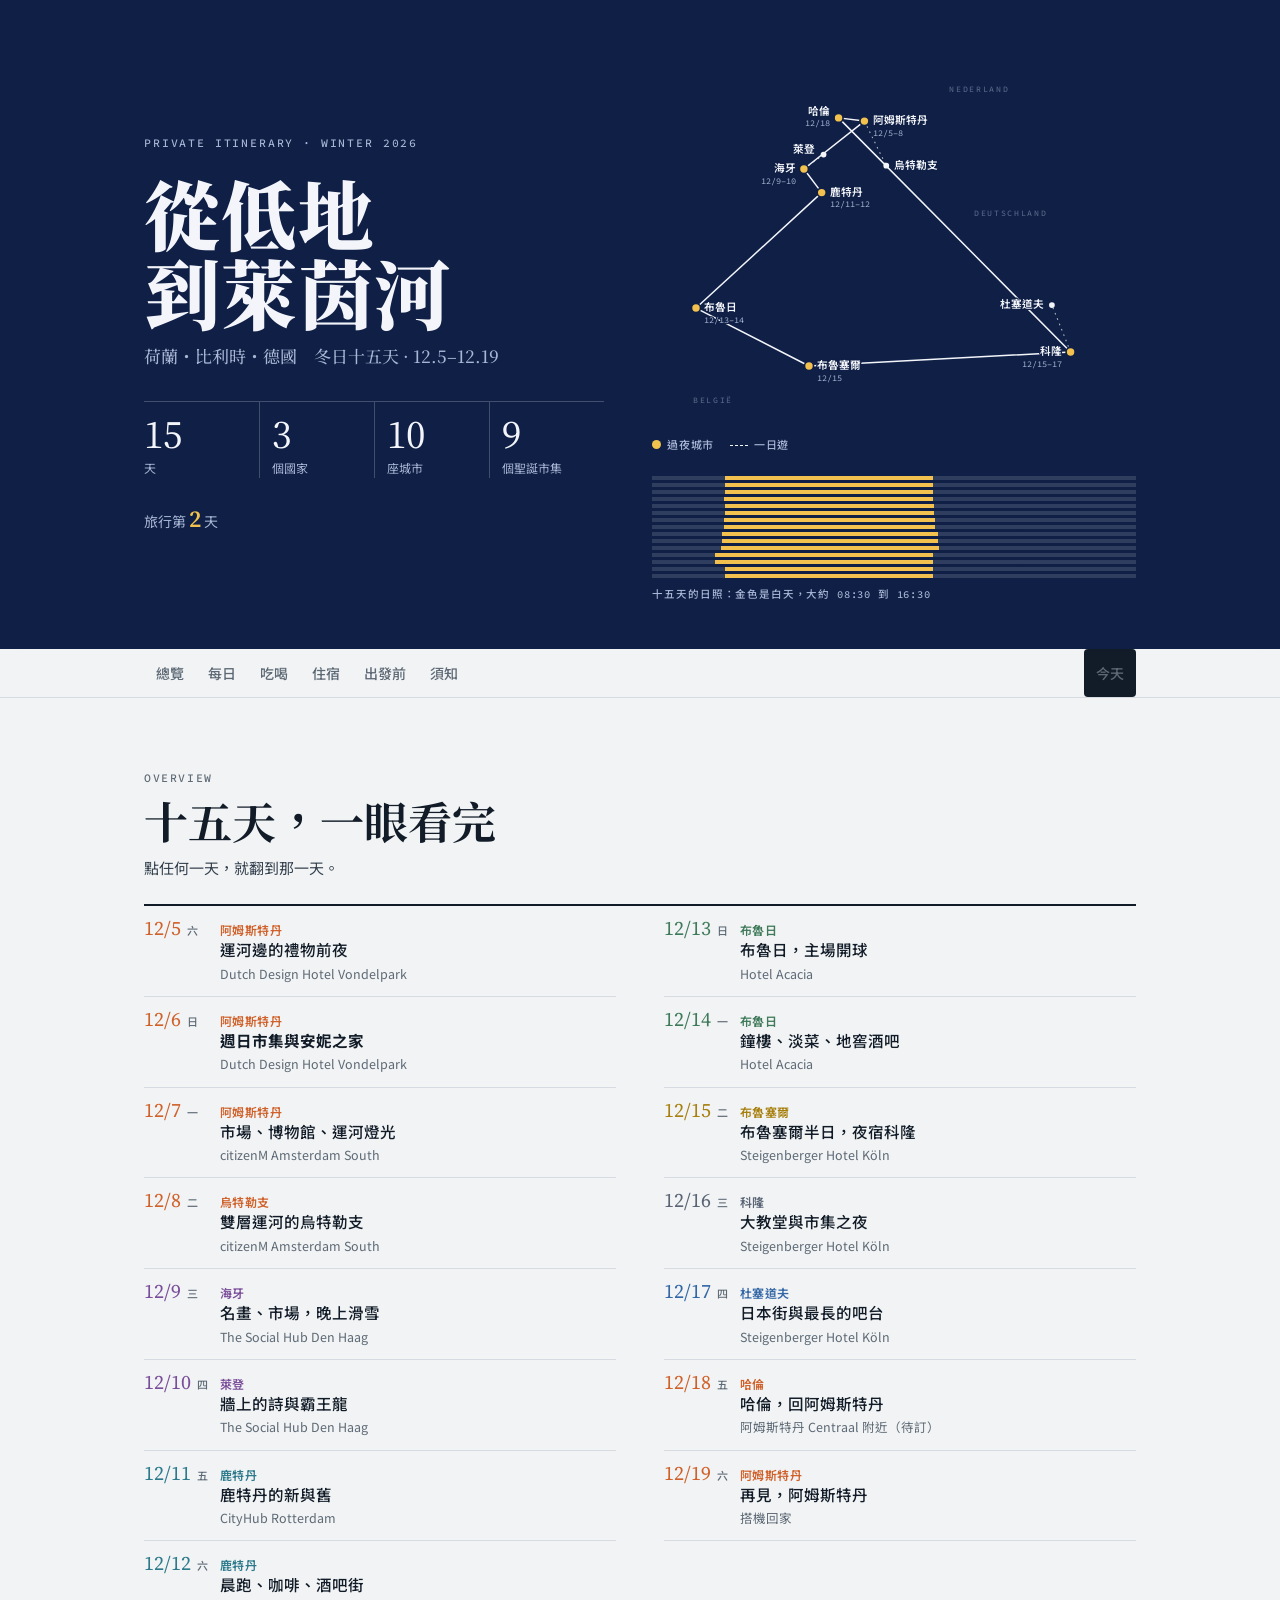
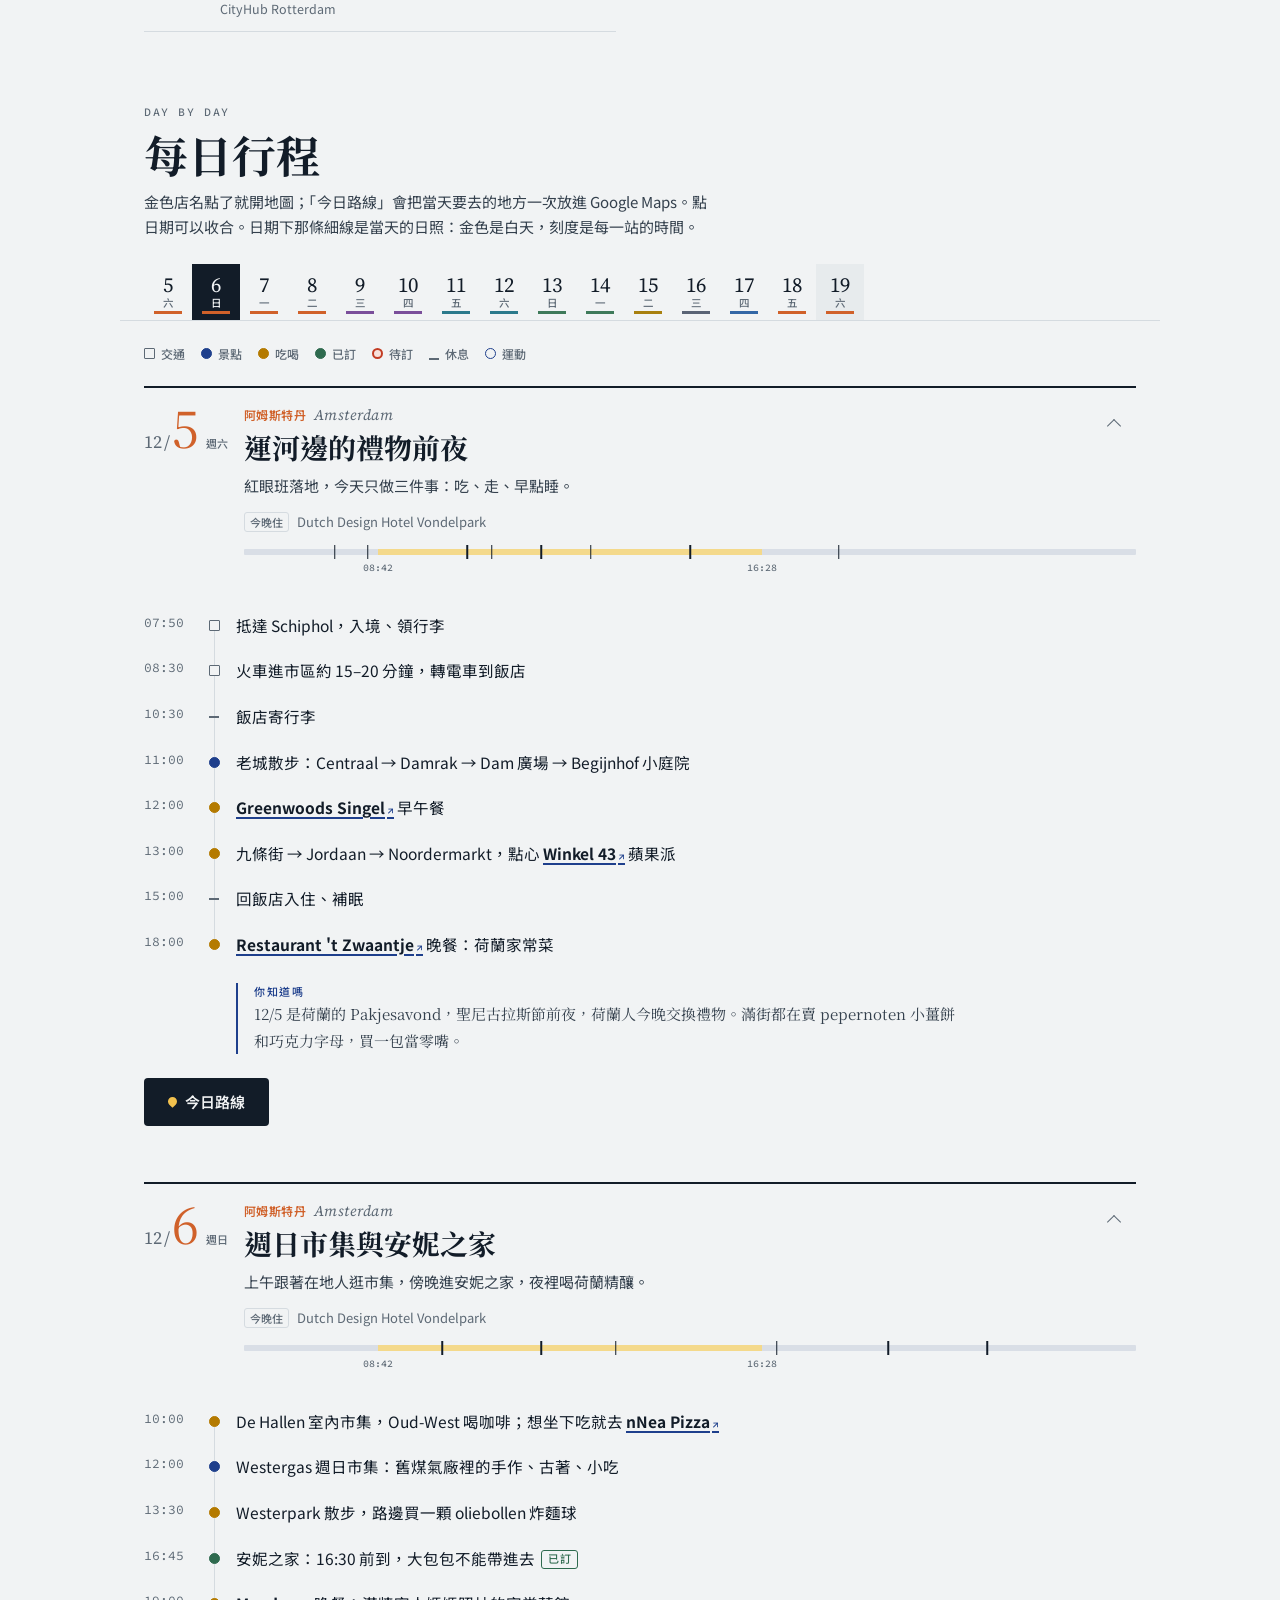
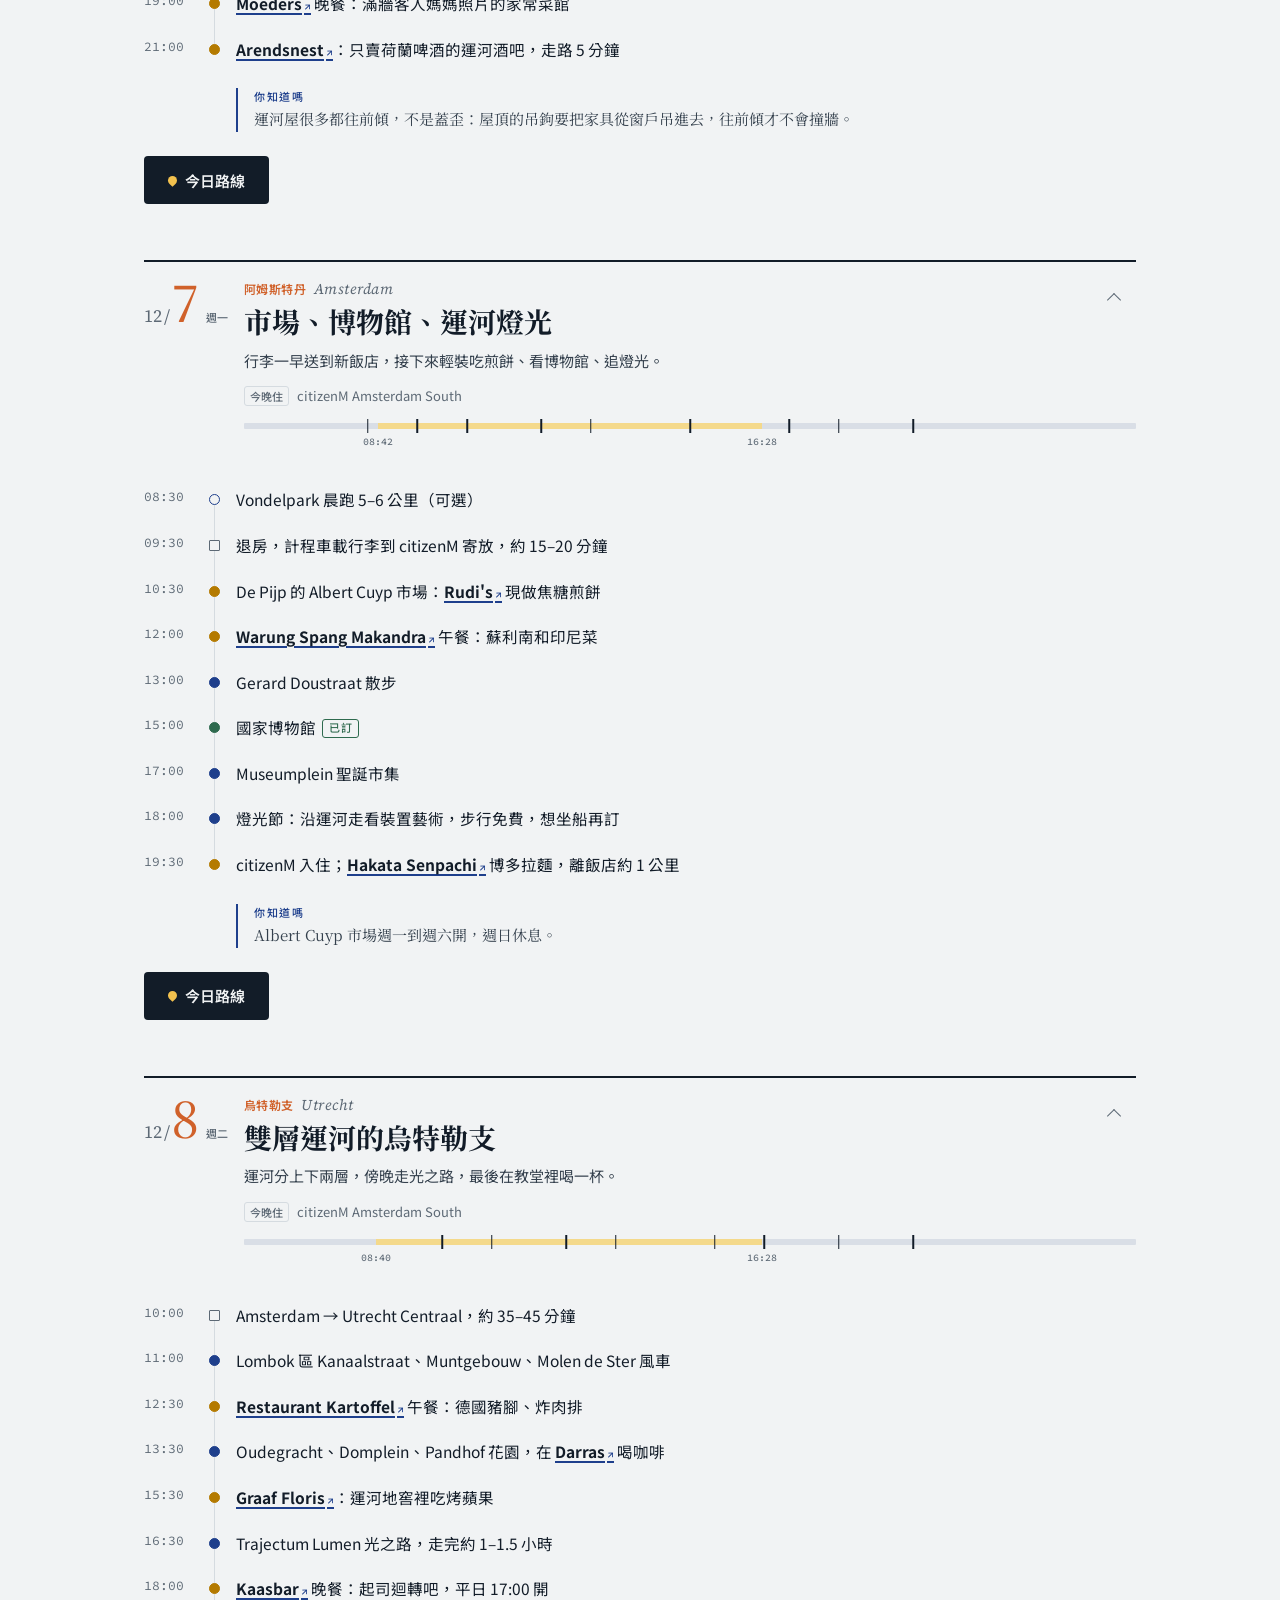
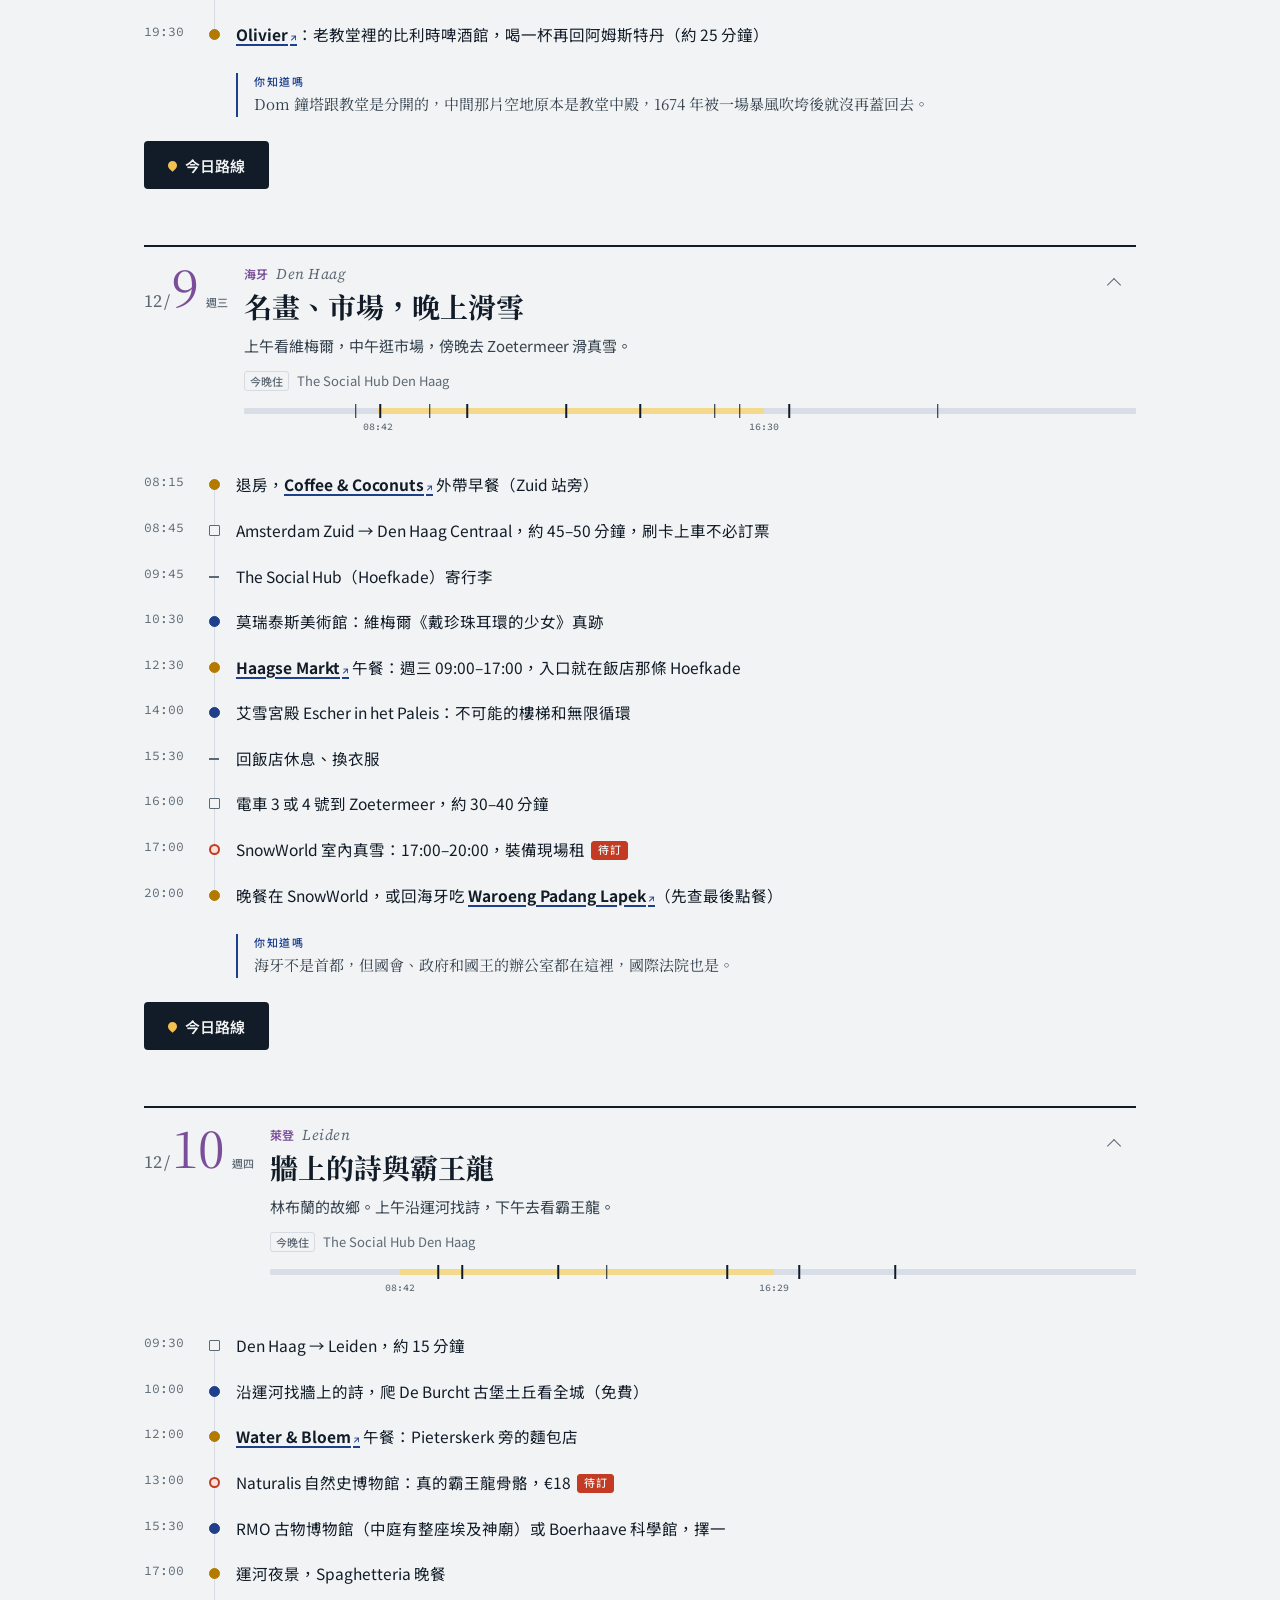
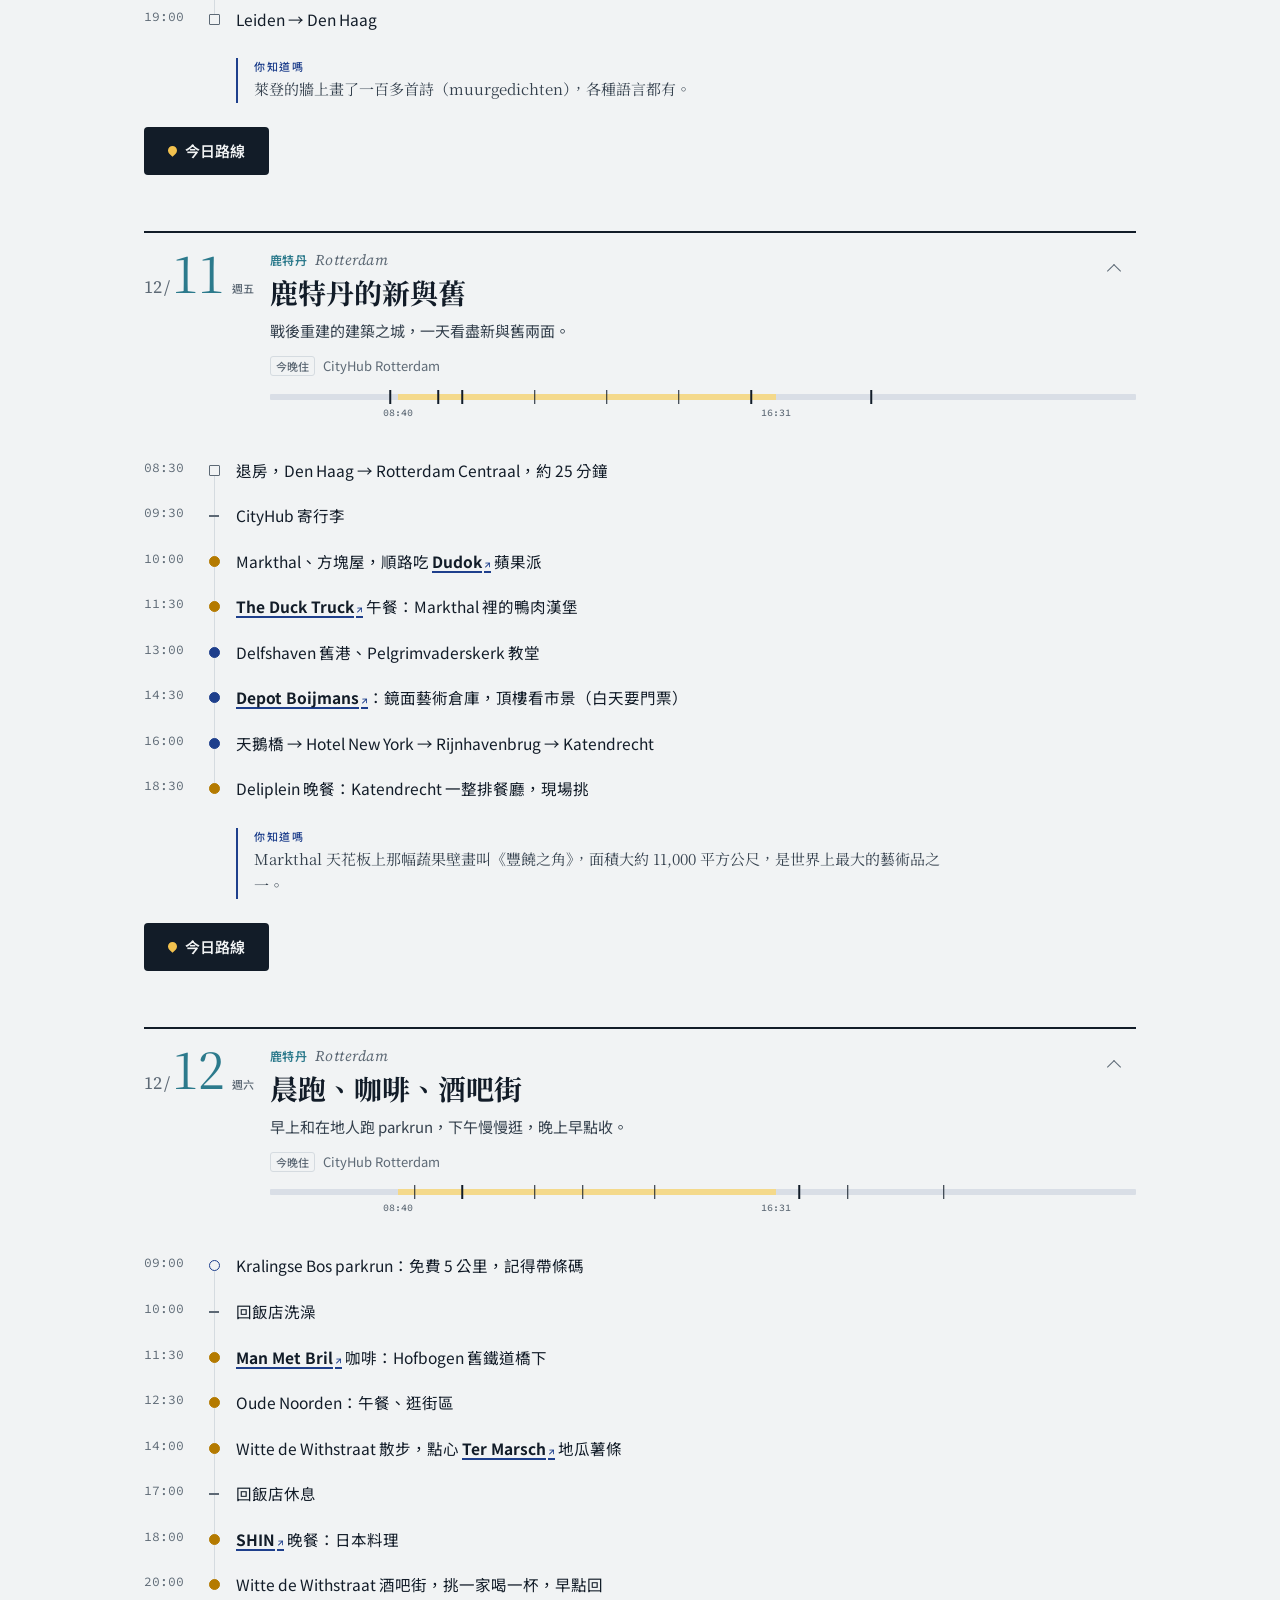
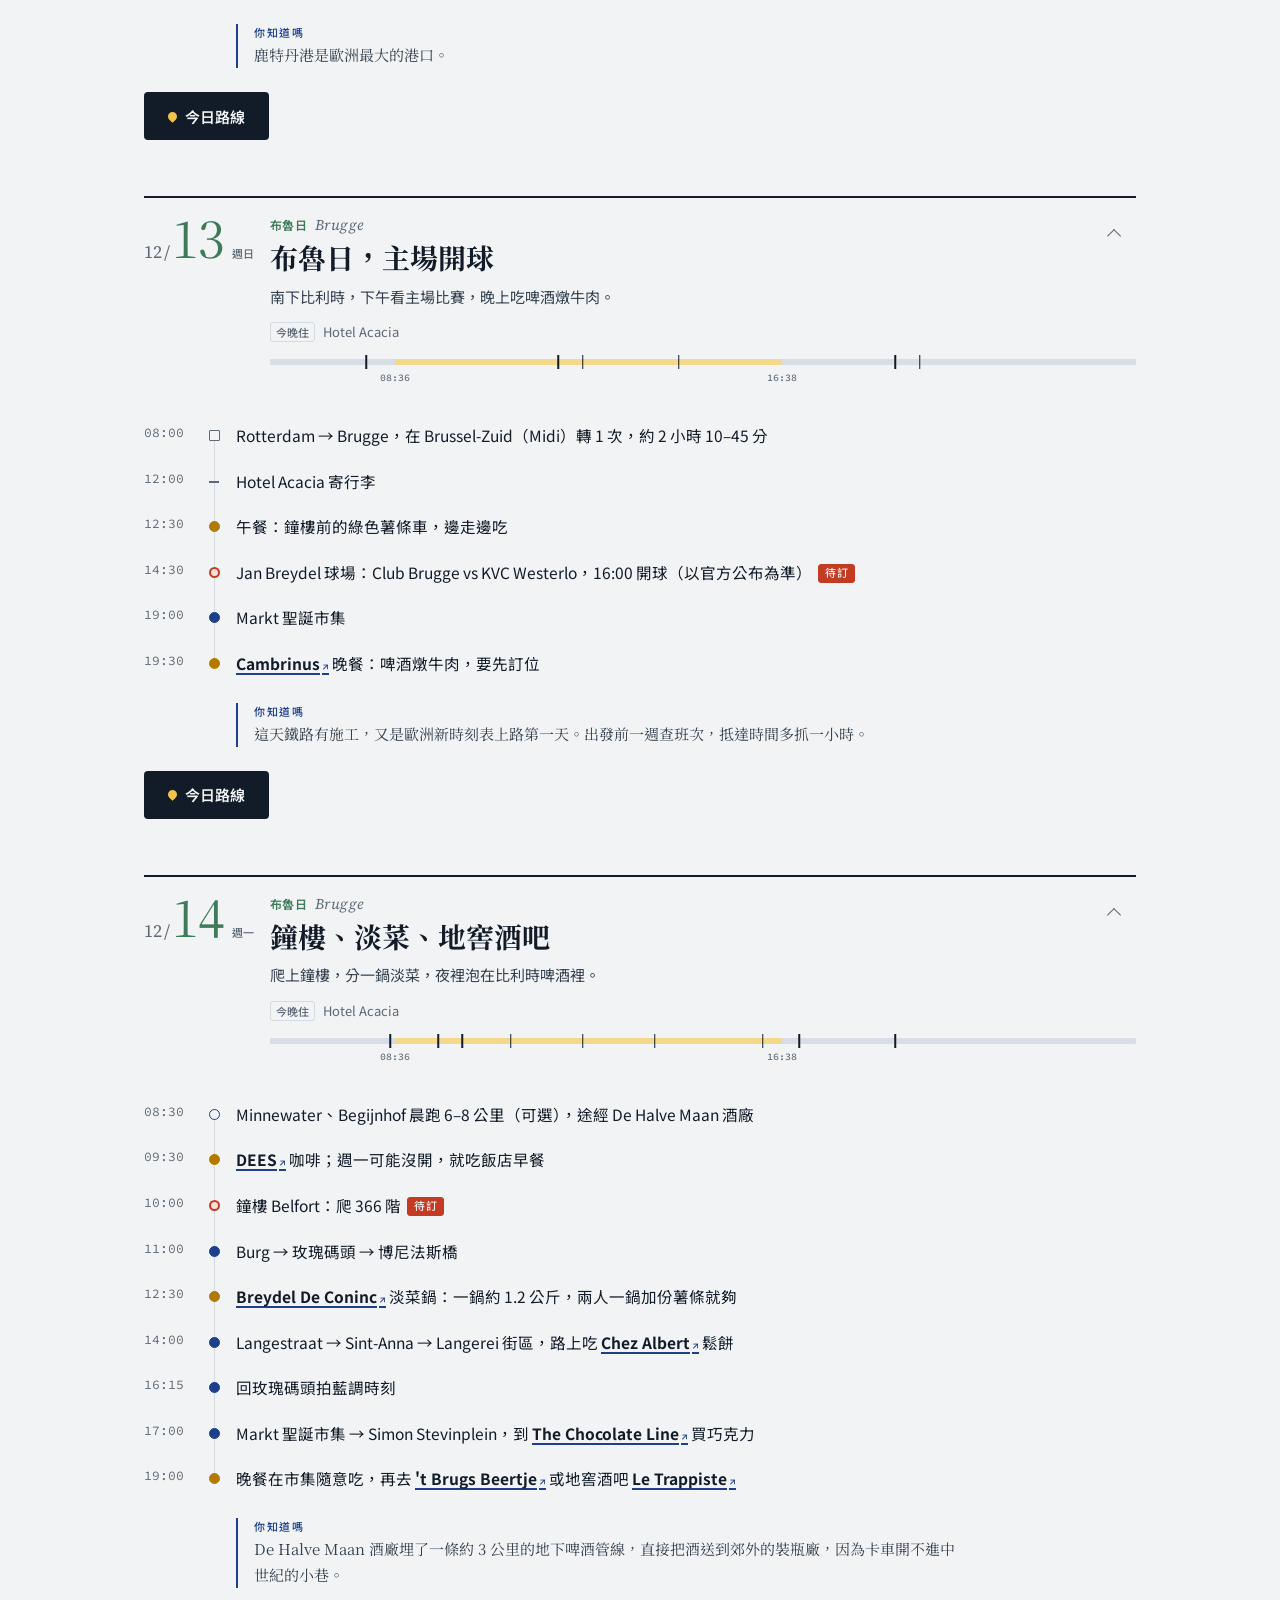
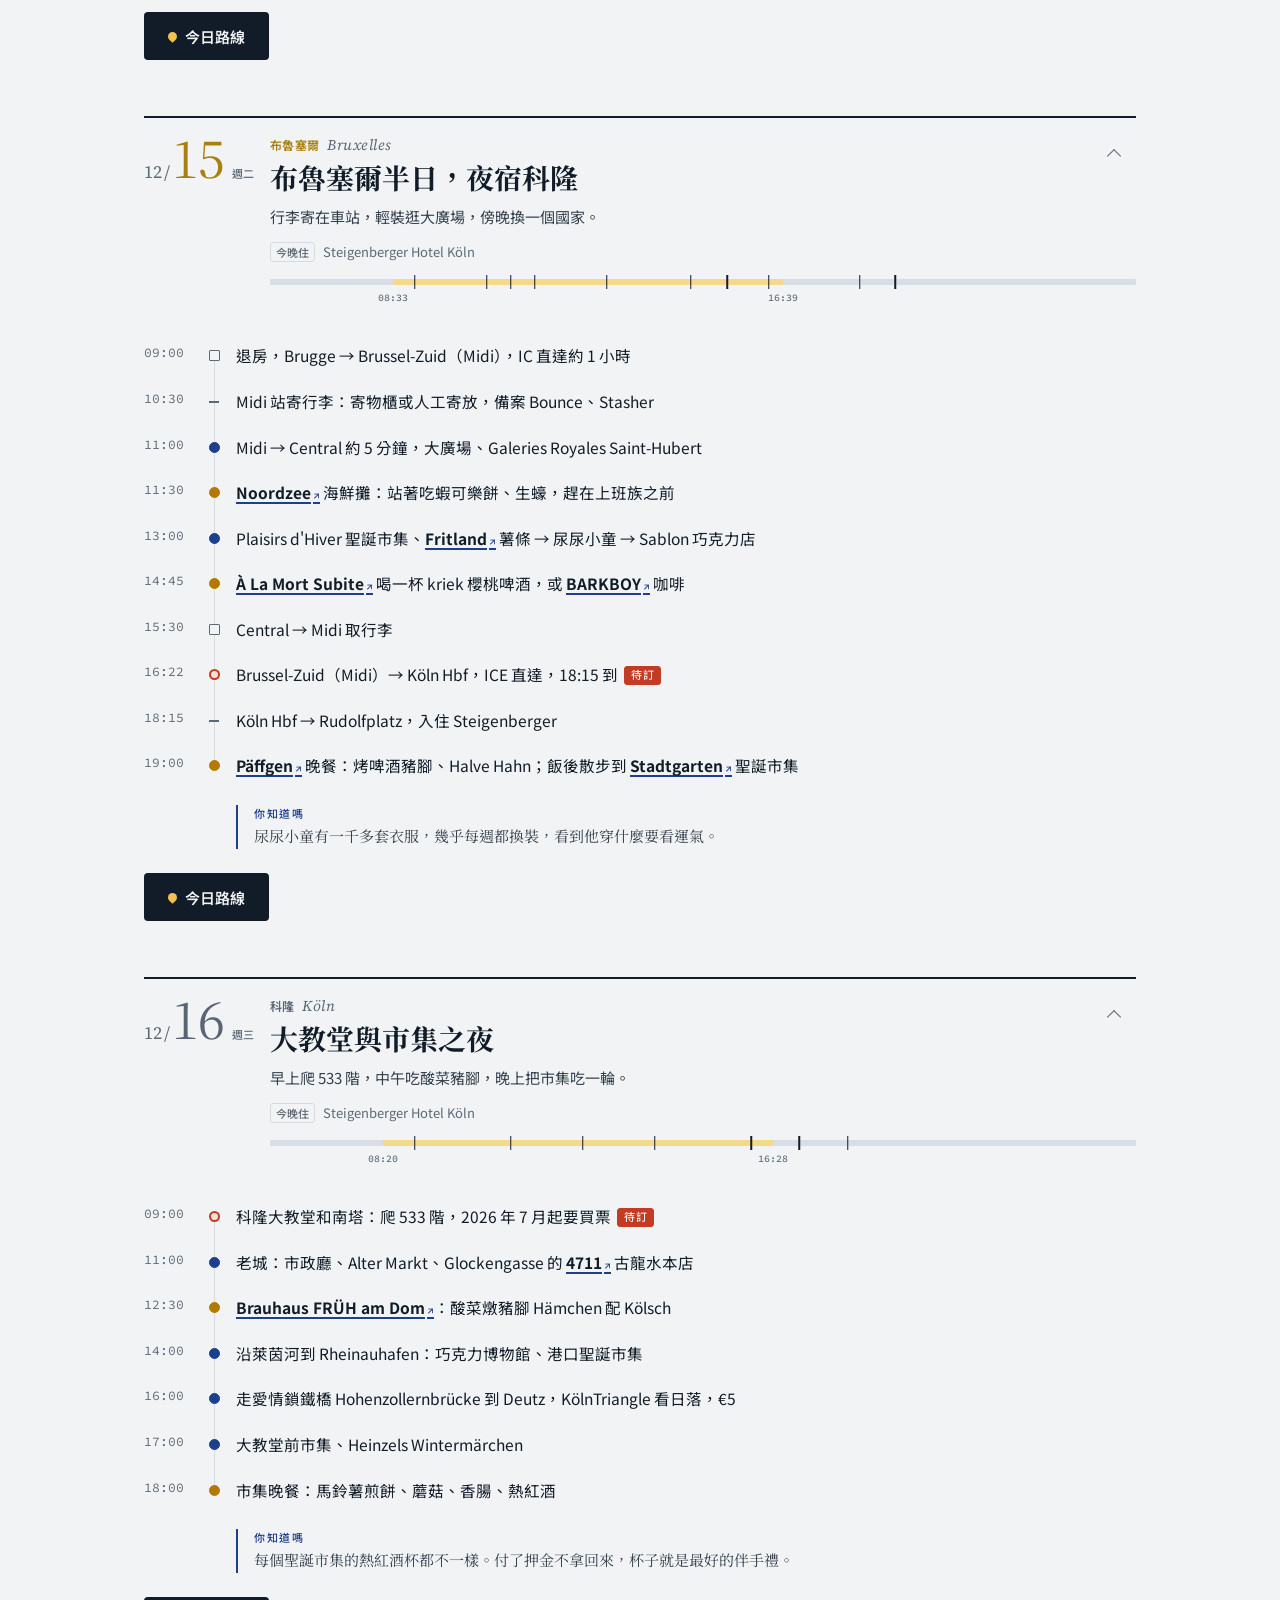
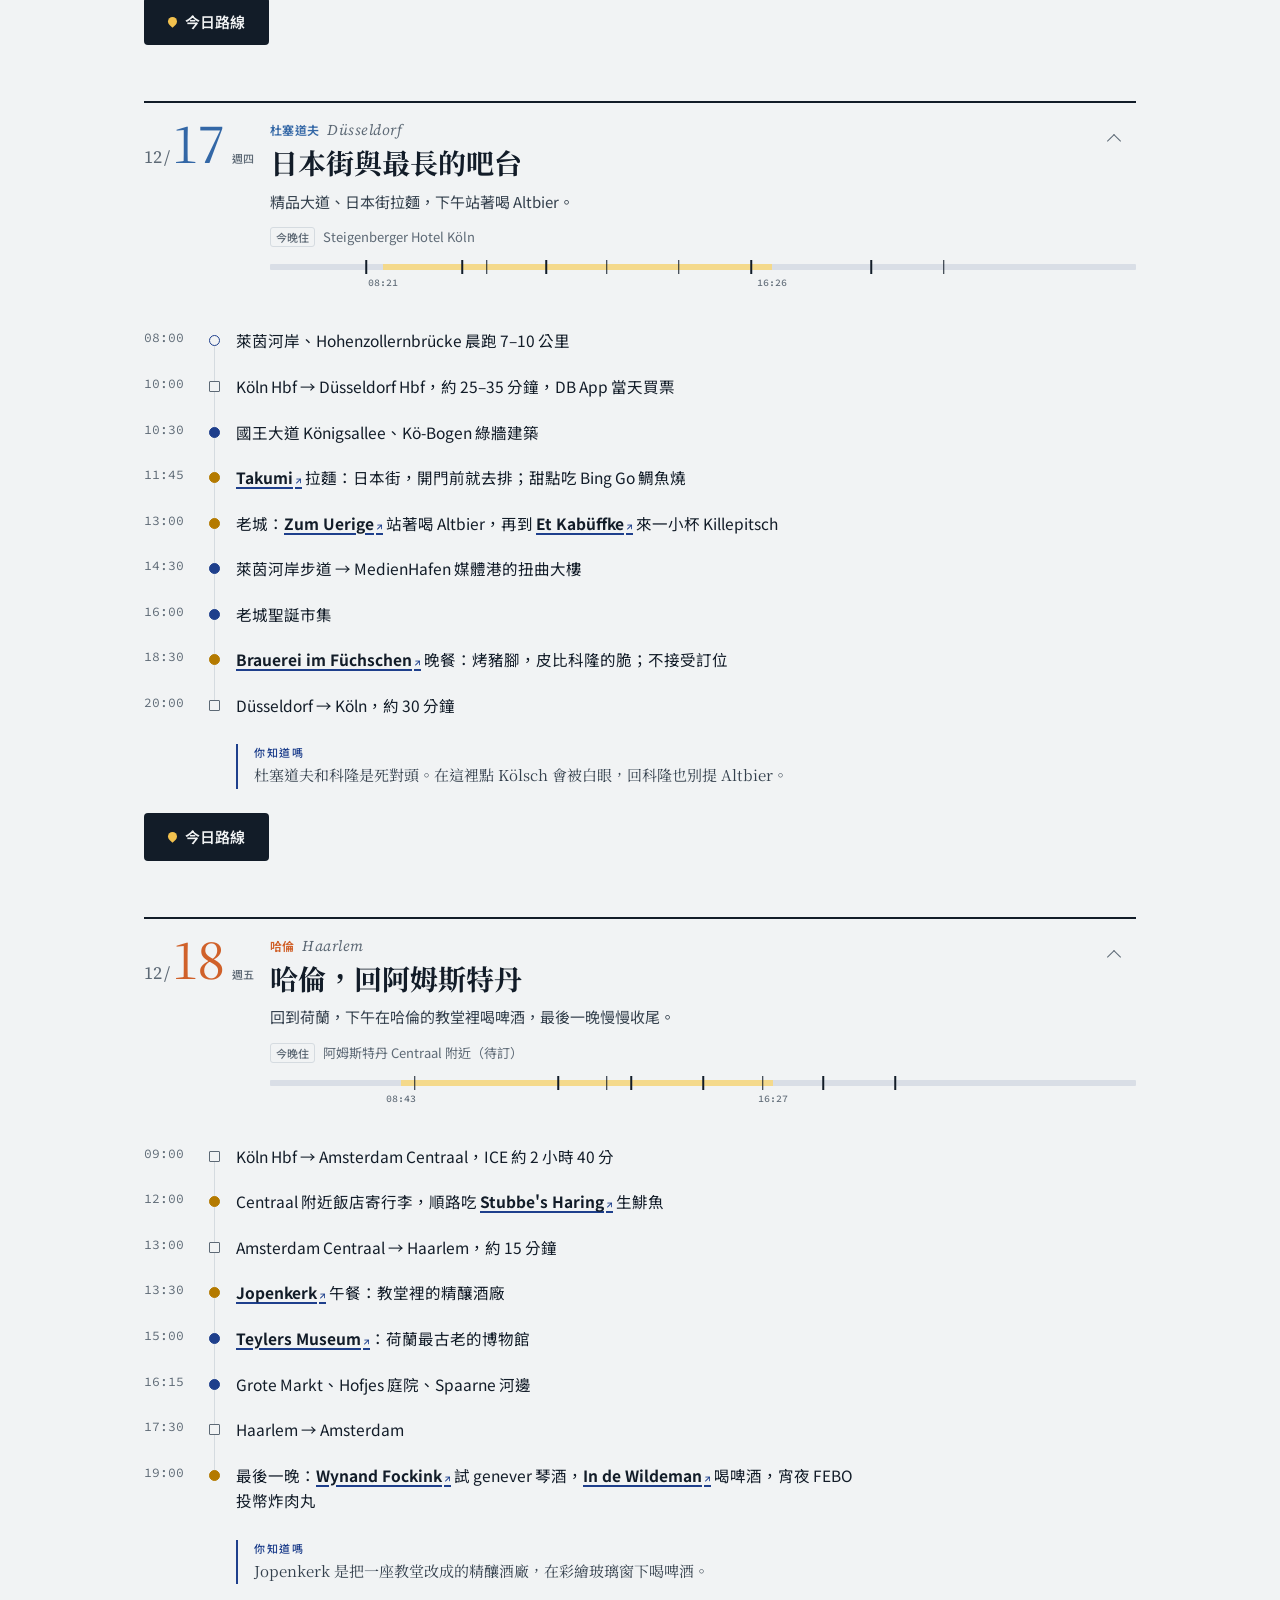
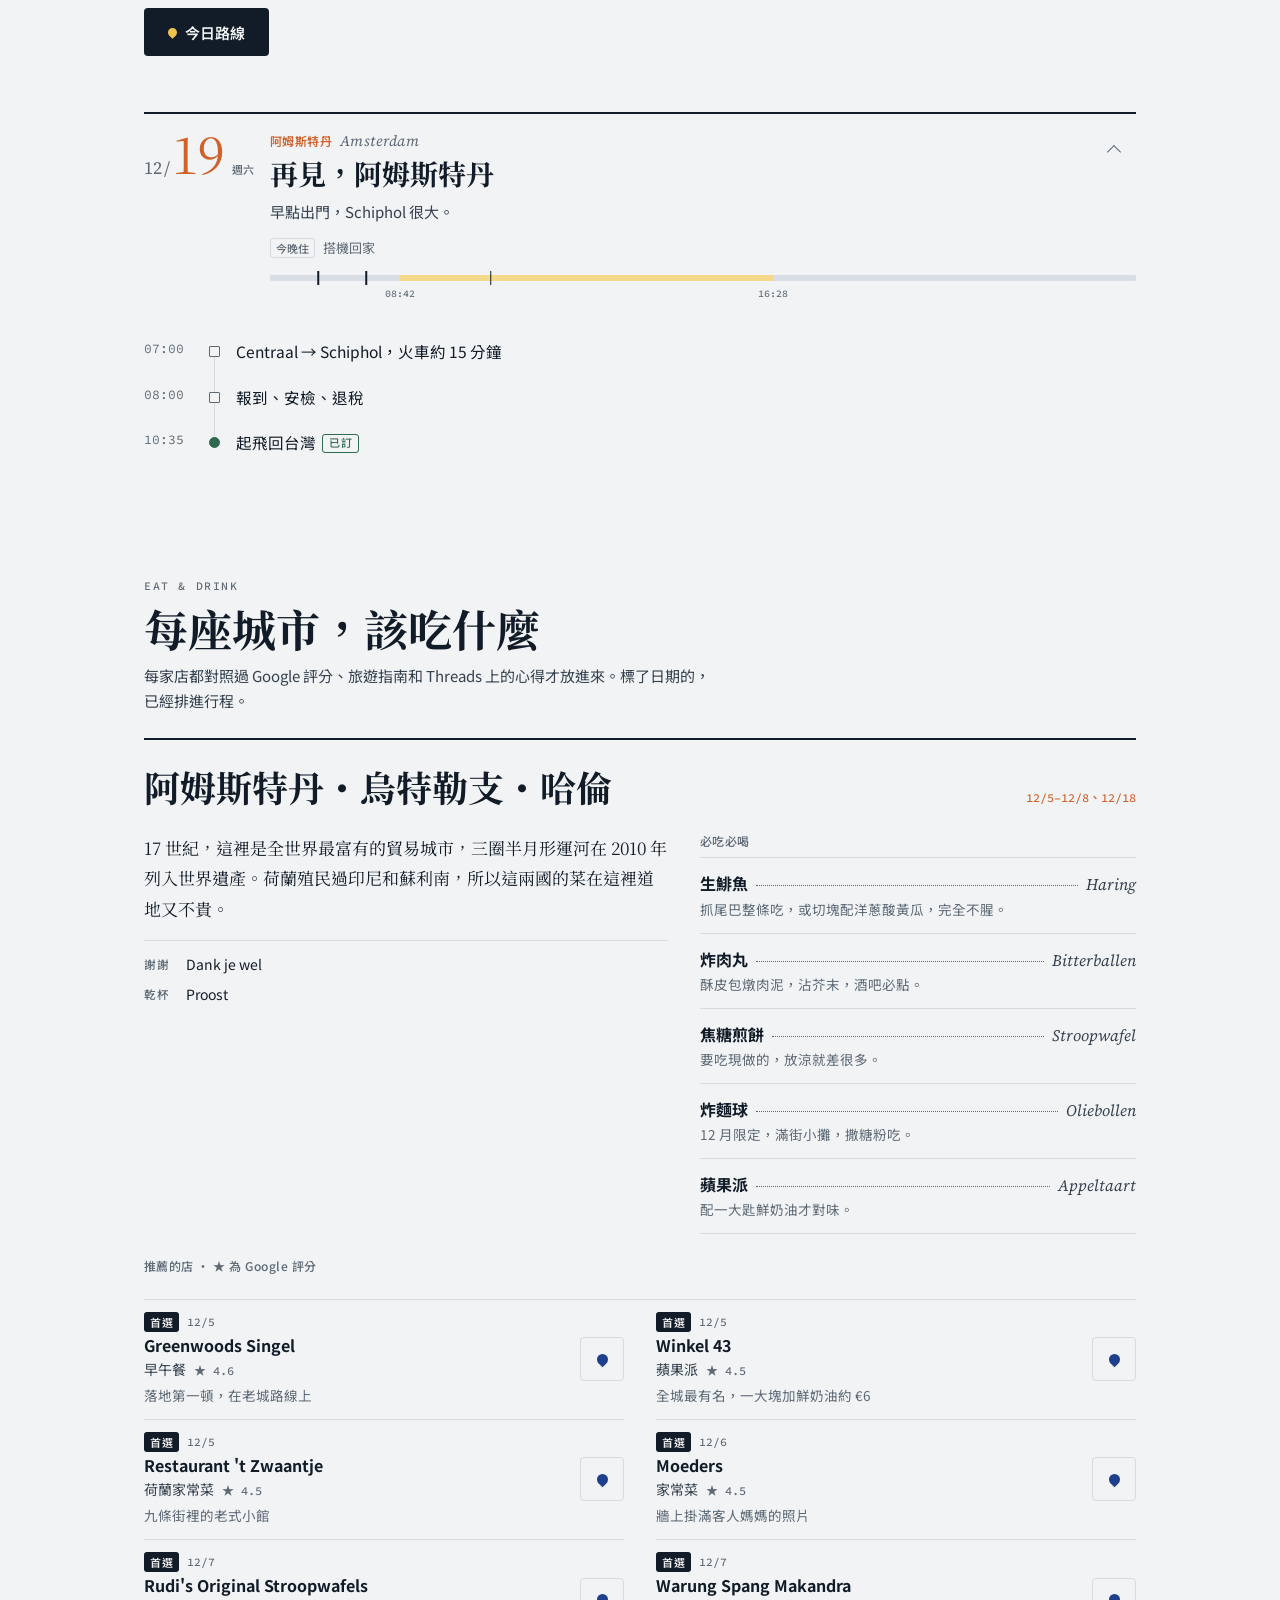
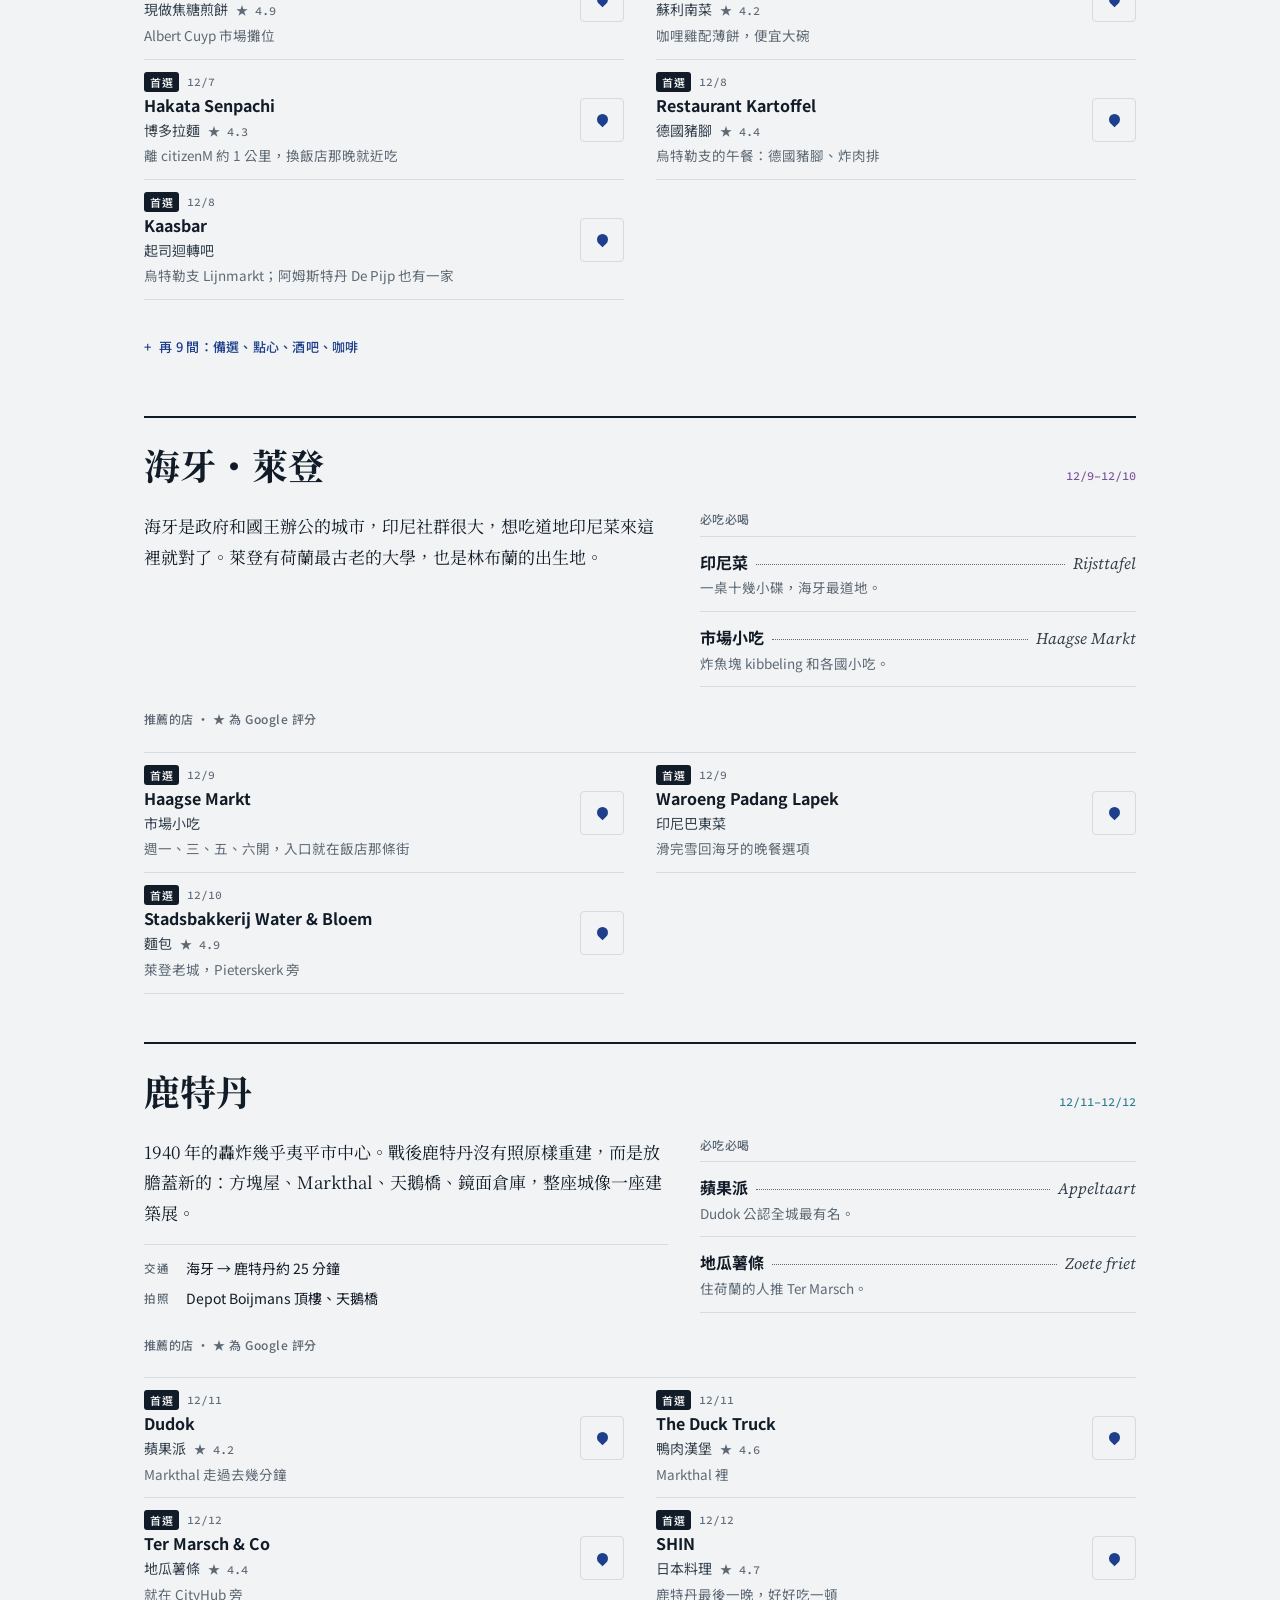
==== index.html @ f8715e61 "v3.1: art director and editor second-round fixes Co-Authored-By: Claude Opus 5.5 <noreply@anthropic." ====
<!doctype html>
<html lang="zh-Hant">
<head>
<meta charset="utf-8">
<meta name="viewport" content="width=device-width, initial-scale=1, viewport-fit=cover">
<meta name="robots" content="noindex, nofollow">
<meta name="theme-color" content="#0F1F45">
<title>荷比德冬季旅行手冊</title>
<link rel="preconnect" href="https://fonts.googleapis.com">
<link rel="preconnect" href="https://fonts.gstatic.com" crossorigin>
<link rel="stylesheet" href="https://fonts.googleapis.com/css2?family=Noto+Serif+TC:wght@500;700;900&family=Noto+Sans+TC:wght@400;500;700&family=Source+Serif+4:ital,opsz,wght@0,8..60,400;0,8..60,600;1,8..60,400&family=Source+Code+Pro:wght@400;500&display=swap">
<style>[hidden]{display:none!important} img{max-width:100%} :root{padding-top:env(safe-area-inset-top,0px)}
/* Layout: winter light × railway timetable. Night-blue cover with a to-scale route map and 15 daylight strips;
   below it, editorial rules instead of boxes: overview timetable → day pages with a daylight bar → food → stays → before you go → notes. */
:root{
 --paper:#F1F3F4; --surface:#FFFFFF; --sunk:#E7EBED; --ink:#121C28; --ink-2:#34404D; --muted:#5D6975;
 --rule:#D5DBE0; --rule-strong:#121C28;
 --delft:#1E3F8C; --delft-wash:#E3E9F4; --lamp:#B47A00; --lamp-wash:#F6EBD3;
 --ok:#2E6A4E; --ok-wash:#DEEEE5; --warn:#C23B22; --warn-wash:#F8E1DB;
 --night:#0F1F45; --night-ink:#F3F5FA; --night-muted:#A8B6D6; --sun:#F2C14E;
 --day-band:#F4D98B; --night-band:#D9DEE6;
 --c-ams:#D0612A; --c-dh:#7A4E9A; --c-rtm:#2C7A8C; --c-bru:#3F7A5A; --c-bxl:#A8800F; --c-kol:#5A6475; --c-dus:#3367A6;
 --f-display:"Noto Serif TC","Songti TC",serif; --f-num:"Source Serif 4","Noto Serif TC",serif;
 --f-body:"Noto Sans TC","PingFang TC","Microsoft JhengHei",system-ui,sans-serif; --f-mono:"Source Code Pro","Noto Sans TC",ui-monospace,Menlo,monospace;
 --s1:4px;--s2:8px;--s3:12px;--s4:16px;--s5:24px;--s6:32px;--s7:48px;--s8:72px;
 --r:4px; --tap:44px; --gutter:16px; --nav-h:48px; --chips-h:56px;
}
@media (prefers-color-scheme: dark){:root:not([data-theme="light"]){
 --paper:#0B0F15; --surface:#121820; --sunk:#19212B; --ink:#E9EDF2; --ink-2:#C4CCD6; --muted:#93A0AE;
 --rule:#25303C; --rule-strong:#E9EDF2; --delft:#93B2F2; --delft-wash:#16233D; --lamp:#F2C14E; --lamp-wash:#2E2614;
 --ok:#7CCBA2; --ok-wash:#132A20; --warn:#F28B74; --warn-wash:#33190F;
 --night:#070C18; --night-ink:#EEF2F8; --night-muted:#8E9CC0; --sun:#F2C14E; --day-band:#8A7230; --night-band:#1E2834;
 --c-ams:#F09A66; --c-dh:#C3A3DD; --c-rtm:#86C2DE; --c-bru:#8CC7A8; --c-bxl:#E0BC5E; --c-kol:#AEB6C4; --c-dus:#8DB6E6;
 color-scheme:dark;}}
:root[data-theme="dark"]{
 --paper:#0B0F15; --surface:#121820; --sunk:#19212B; --ink:#E9EDF2; --ink-2:#C4CCD6; --muted:#93A0AE;
 --rule:#25303C; --rule-strong:#E9EDF2; --delft:#93B2F2; --delft-wash:#16233D; --lamp:#F2C14E; --lamp-wash:#2E2614;
 --ok:#7CCBA2; --ok-wash:#132A20; --warn:#F28B74; --warn-wash:#33190F;
 --night:#070C18; --night-ink:#EEF2F8; --night-muted:#8E9CC0; --sun:#F2C14E; --day-band:#8A7230; --night-band:#1E2834;
 --c-ams:#F09A66; --c-dh:#C3A3DD; --c-rtm:#86C2DE; --c-bru:#8CC7A8; --c-bxl:#E0BC5E; --c-kol:#AEB6C4; --c-dus:#8DB6E6;
 color-scheme:dark;}

*{box-sizing:border-box}
html{scroll-behavior:smooth}
@media (prefers-reduced-motion:reduce){html{scroll-behavior:auto}*{transition:none!important}}
body{margin:0;background:var(--paper);color:var(--ink);font:400 16px/1.7 var(--f-body)}
body::before{content:"";position:fixed;inset:0 0 auto;height:env(safe-area-inset-top,0px);z-index:30;background:var(--paper)}
a{color:inherit}
a:focus-visible,summary:focus-visible,input:focus-visible+.box{outline:2px solid var(--delft);outline-offset:2px}
h1,h2,h3{margin:0;text-wrap:balance} p{margin:0}
.wrap{max-width:1040px;margin:0 auto;padding-left:max(var(--gutter),env(safe-area-inset-left,0px));padding-right:max(var(--gutter),env(safe-area-inset-right,0px))}
@media(min-width:761px){:root{--gutter:24px}}
.nb{white-space:nowrap}
.label{font:500 12px/1.4 var(--f-body);letter-spacing:.04em;color:var(--muted)}
.kicker{font:500 11.5px/1.4 var(--f-mono);letter-spacing:.14em;text-transform:uppercase;color:var(--muted)}
.mono{font-family:var(--f-mono);font-variant-numeric:tabular-nums}
section.block{padding-block:var(--s8) 0;scroll-margin-top:var(--nav-h)}
.block-head{display:grid;gap:var(--s2);margin-bottom:var(--s5)}
.block-head h2{font:700 clamp(30px,7vw,44px)/1.2 var(--f-display)}
.block-head p{color:var(--ink-2);font-size:15px;max-width:38em}

/* cover */
.cover{background:var(--night);color:var(--night-ink)}
.cover .wrap{display:grid;grid-template-columns:minmax(0,1fr) minmax(0,1.05fr);gap:var(--s7);align-items:center;padding-block:var(--s8) var(--s7)}
.eyebrow{font:500 11.5px/1 var(--f-mono);letter-spacing:.16em;color:var(--night-muted)}
.cover h1{font:900 clamp(44px,9vw,76px)/1.04 var(--f-display);margin-top:var(--s5);letter-spacing:.01em}
.cover .sub{font:500 17px/1.5 var(--f-display);color:var(--night-muted);margin-top:var(--s3)}
.cover .stats{display:grid;grid-template-columns:repeat(4,minmax(0,1fr));margin-top:var(--s6);border-top:1px solid color-mix(in srgb,var(--night-ink) 22%,transparent)}
.stat{display:grid;padding:var(--s3) var(--s3) 0}.stat:first-child{padding-left:0}
.stat+.stat{border-left:1px solid color-mix(in srgb,var(--night-ink) 22%,transparent)}
.stat b{font:400 40px/1 var(--f-num)}.stat span{font-size:12px;color:var(--night-muted);margin-top:4px}
.countdown{margin-top:var(--s5);color:var(--night-muted);font-size:14px}
.countdown b{font:600 24px var(--f-num);color:var(--sun)}
.routemap{width:100%;height:auto;max-width:100%;display:block}
.routemap .country{fill:var(--night-muted);opacity:.45;font:500 10px var(--f-mono);letter-spacing:.2em}
.routemap .leg{fill:none;stroke:var(--night-ink);stroke-width:1.8;stroke-linejoin:round;stroke-linecap:round}
.routemap .spur{stroke:var(--night-ink);stroke-width:1.3;stroke-dasharray:2 5;opacity:.7}
.routemap .stay{fill:var(--sun);stroke:var(--night);stroke-width:2}
.routemap .trip{fill:var(--night-ink)}
.routemap .city{fill:var(--night-ink);font:600 13px var(--f-body)}
.routemap .cdate{fill:var(--night-muted);font:400 10.5px var(--f-mono)}
.routemap .city,.routemap .cdate{paint-order:stroke;stroke:var(--night);stroke-width:3px;stroke-linejoin:round}
.maplegend{display:flex;gap:var(--s4);font:500 11px var(--f-mono);letter-spacing:.06em;color:var(--night-muted);margin-top:var(--s2);flex-wrap:wrap}
.maplegend i{display:inline-block;width:9px;height:9px;border-radius:50%;background:var(--sun);margin-right:6px}
.maplegend em{display:inline-block;width:18px;border-top:1.5px dashed var(--night-ink);margin-right:6px;vertical-align:3px}
.strips{display:grid;gap:3px;margin-top:var(--s5)}
.strips i{display:block;height:4px;background:linear-gradient(90deg,color-mix(in srgb,var(--night-ink) 14%,transparent) var(--sr),var(--sun) var(--sr) var(--ss),color-mix(in srgb,var(--night-ink) 14%,transparent) var(--ss))}
.strips-cap{font:500 10.5px var(--f-mono);letter-spacing:.08em;color:var(--night-muted);margin-top:var(--s2)}

/* nav */
.nav{position:sticky;top:0;z-index:20;background:color-mix(in srgb,var(--paper) 88%,transparent);backdrop-filter:saturate(1.4) blur(12px);-webkit-backdrop-filter:saturate(1.4) blur(12px);border-bottom:1px solid var(--rule)}
.nav .wrap{display:flex;align-items:center;gap:var(--s2)}
.nav ul{list-style:none;margin:0;padding:0;display:flex;flex:1;min-width:0;overflow-x:auto;scrollbar-width:none}
.nav a{height:var(--nav-h);display:flex;align-items:center;padding:0 var(--s3);font:500 14px var(--f-body);color:var(--muted);text-decoration:none;white-space:nowrap}
.nav a:hover{color:var(--ink)}
.nav a[aria-current="true"]{color:var(--ink);box-shadow:inset 0 -2px var(--ink)}
.today{flex:none;border-radius:var(--r);background:var(--ink);color:var(--paper);font:600 14px var(--f-body);height:32px;display:flex;align-items:center;padding:0 var(--s4);text-decoration:none}

/* overview */
.ovlist{border-top:2px solid var(--rule-strong)}
@media(min-width:761px){.ovlist{columns:2;column-gap:var(--s7)}}
.ov{display:grid;grid-template-columns:64px minmax(0,1fr);gap:2px var(--s3);align-items:baseline;min-height:56px;padding:var(--s3) 0;border-bottom:1px solid var(--rule);text-decoration:none;break-inside:avoid}
.ov-date{grid-row:span 2;display:flex;gap:6px;align-items:baseline}
.ov-date b{font:400 20px/1 var(--f-num);color:var(--c)}.ov-date i{font:500 11px var(--f-mono);font-style:normal;color:var(--muted)}
.ov-main{display:grid}.ov-city{font:600 12px var(--f-body);letter-spacing:.04em;color:var(--c)}
.ov-title{font:500 15.5px/1.45 var(--f-body)}.ov:hover .ov-title{text-decoration:underline}
.ov-hotel{font-size:12.5px;color:var(--muted)}
.ov.is-today .ov-title{font-weight:700}
@media(max-width:760px){.ov-hotel:not(.is-change){display:none}}

/* date chips + legend */
.dchips{position:sticky;top:var(--nav-h);z-index:15;display:flex;overflow-x:auto;scrollbar-width:none;padding:0 var(--gutter);margin:0 calc(-1*var(--gutter)) var(--s5);border-bottom:1px solid var(--rule);background:var(--paper);scroll-snap-type:x proximity}
.dchip{position:relative;flex:none;display:grid;justify-items:center;align-content:center;min-width:48px;height:var(--chips-h);text-decoration:none;scroll-snap-align:start}
.dchip::after{content:"";position:absolute;left:10px;right:10px;bottom:6px;height:3px;background:var(--c)}
.dchip b{font:400 21px/1 var(--f-num)}.dchip i{font:500 10.5px var(--f-mono);font-style:normal;color:var(--muted)}
.dchip[aria-current="true"]{background:var(--sunk)}
.dchip.is-today{background:var(--ink);color:var(--paper)}.dchip.is-today i{color:inherit}
.legend{display:flex;flex-wrap:wrap;gap:var(--s2) var(--s4);font:500 12px var(--f-body);color:var(--muted);margin-bottom:var(--s5)}
.legend span{display:inline-flex;align-items:center;gap:6px}
.legend .mark{margin:0}

/* day */
.days{display:grid;gap:var(--s6)}
.day{border-top:2px solid var(--rule-strong);scroll-margin-top:calc(var(--nav-h) + var(--chips-h) + 8px)}
.day>summary{list-style:none;cursor:pointer}
.day>summary::-webkit-details-marker{display:none}
.day-head{display:grid;padding:var(--s4) 0;gap:0 var(--s4);grid-template-columns:auto minmax(0,1fr) var(--tap);
 grid-template-areas:"num city caret" "num title caret" "num mood mood" "num stay stay" "num light light"}
.day-meta{display:contents}
.day-num{grid-area:num;display:flex;align-items:baseline;gap:2px;color:var(--c)}
.day-num .m,.day-num .slash{font:400 18px var(--f-num);color:var(--muted)}
.day-num .d{font:400 56px/.9 var(--f-num)}
.day-num .wd{font:500 11px var(--f-mono);color:var(--muted);margin-left:6px}
.day-city{grid-area:city;font:600 12px var(--f-body);letter-spacing:.04em;color:var(--c);align-self:center}
.day-city .local{font:italic 400 15px var(--f-num);color:var(--muted);margin-left:4px}
.day h3{grid-area:title;font:700 clamp(22px,5.6vw,28px)/1.3 var(--f-display);margin-top:var(--s1)}
.mood{grid-area:mood;font-size:15px;color:var(--ink-2);margin-top:var(--s2)}
.stay{grid-area:stay;font-size:13px;color:var(--muted);margin-top:var(--s3);display:flex;gap:var(--s2);align-items:center;flex-wrap:wrap}
.stay span{border:1px solid var(--rule);border-radius:3px;font:500 11px var(--f-mono);padding:1px 5px}
.caret{grid-area:caret;justify-self:end;width:var(--tap);height:var(--tap);display:grid;place-items:center}
.caret::before{content:"";width:9px;height:9px;border-right:1.5px solid var(--muted);border-bottom:1.5px solid var(--muted);transform:rotate(45deg) translateY(-2px);transition:transform .2s}
details[open] .caret::before{transform:rotate(-135deg)}
.daylight{grid-area:light;position:relative;height:6px;margin:var(--s4) 0 var(--s5);border-radius:1px;
 background:linear-gradient(90deg,var(--night-band) var(--sr),var(--day-band) var(--sr) var(--ss),var(--night-band) var(--ss))}
.daylight i{position:absolute;top:-4px;width:1.5px;height:14px;background:var(--ink);transform:translateX(-50%)}
.daylight i.now{background:var(--warn);width:2px;height:18px;top:-6px}
.daylight .sr,.daylight .ss{position:absolute;top:12px;background:var(--paper);padding:0 3px;font:500 10px var(--f-mono);color:var(--muted);transform:translateX(-50%)}
.daylight .sr{left:var(--sr)}.daylight .ss{left:var(--ss)}
.day-body{display:grid}
.tl{list-style:none;margin:0;padding:var(--s2) 0 var(--s4)}
.tl li{display:grid;grid-template-columns:48px 20px minmax(0,1fr);gap:0 var(--s3);padding-block:10px;position:relative}
.tl li::before{content:"";position:absolute;left:calc(48px + var(--s3) + 9.5px);top:0;bottom:0;width:1px;background:var(--rule)}
.tl li:first-child::before{top:18px}.tl li:last-child::before{bottom:auto;height:18px}
.tl .t{font:400 13px/1.6 var(--f-mono);color:var(--muted);font-variant-numeric:tabular-nums}
.tl .x{font-size:15.5px;line-height:1.65;min-width:0}.tl .x b{color:var(--ink)}
.mark{position:relative;z-index:1;justify-self:center;width:11px;height:11px;margin-top:7px;border-radius:50%;background:var(--paper);border:1.5px solid var(--muted)}
.k-go .mark{border-radius:1px}
.k-see .mark{background:var(--delft);border-color:var(--delft)}
.k-eat .mark{background:var(--lamp);border-color:var(--lamp)}
.k-book .mark{background:var(--ok);border-color:var(--ok)}
.k-todo .mark{background:var(--warn-wash);border:2.5px solid var(--warn)}
.k-rest .mark{width:10px;height:2px;border:0;border-radius:0;background:var(--muted);margin-top:12px}
.k-run .mark{border-color:var(--delft)}
.plink{color:var(--ink);text-decoration:underline 1.5px var(--delft);text-underline-offset:3px;padding-block:4px}
.plink b{color:inherit}.plink::after{content:"↗";font:500 .78em var(--f-mono);color:var(--delft);margin-left:2px}
.chip{display:inline-block;font:500 11px/1 var(--f-mono);letter-spacing:.06em;padding:3px 6px;border-radius:3px;border:1px solid currentColor;margin-left:6px;vertical-align:2px}
.chip.k-book{color:var(--ok)}.chip.k-todo{color:var(--paper);background:var(--warn);border-color:var(--warn)}
.fact{margin:0 0 var(--s5) calc(48px + 20px + 2*var(--s3));padding:0 0 0 var(--s4);border-left:2px solid var(--delft);font:400 15px/1.75 var(--f-display);color:var(--ink-2);display:grid;gap:2px}
.fact span{font:500 11px var(--f-mono);letter-spacing:.14em;color:var(--delft)}
.day-act{padding:0 0 var(--s5)}
@media(min-width:761px){.tl,.fact{max-width:720px}}
.pl .pin::before,.stayc .pin::before{width:11px;height:11px}
.pin{display:inline-flex;align-items:center;justify-content:center;gap:var(--s2);min-height:var(--tap);min-width:var(--tap);border-radius:var(--r);border:1px solid var(--rule);color:var(--ink);font:500 13.5px var(--f-body);text-decoration:none;padding:0 var(--s4)}
.pin::before{content:"";width:9px;height:9px;border-radius:50% 50% 50% 0;transform:rotate(-45deg);background:var(--delft)}
.pin:hover{border-color:var(--ink)}
.pin-strong{width:100%;min-height:48px;background:var(--ink);color:var(--paper);border:0;font:600 15px var(--f-body)}
.pin-strong::before{background:var(--sun)}
@media(min-width:761px){.pin-strong{width:auto;padding-inline:var(--s5)}}

/* guides */
.guides{display:grid;gap:var(--s7)}
.guide{border-top:2px solid var(--rule-strong);padding-top:var(--s5);display:grid;gap:var(--s5);scroll-margin-top:var(--nav-h)}
.g-head{display:flex;flex-wrap:wrap;justify-content:space-between;align-items:baseline;gap:var(--s1) var(--s4)}
.g-head h3{font:700 clamp(26px,6vw,36px)/1.25 var(--f-display)}
.g-dates{font:500 12px var(--f-mono);color:var(--c)}
.g-body{display:grid;grid-template-columns:minmax(0,1.2fr) minmax(0,1fr);gap:var(--s6)}
.g-story{display:grid;gap:var(--s4);align-content:start}
.g-story p{font:400 17px/1.8 var(--f-display)}
.g-facts{margin:0;display:grid;grid-template-columns:auto minmax(0,1fr);border-top:1px solid var(--rule);padding-top:var(--s3);gap:6px var(--s4);font-size:14px}
.g-facts dt{font:500 11.5px var(--f-mono);letter-spacing:.08em;color:var(--muted);padding-top:3px}.g-facts dd{margin:0}
.dishes{list-style:none;margin:var(--s2) 0 0;padding:0;border-top:1px solid var(--rule)}
.dishes li{display:flex;flex-wrap:wrap;align-items:baseline;column-gap:var(--s2);padding:var(--s3) 0;border-bottom:1px solid var(--rule)}
.dishes b{order:0;font-weight:700}
.dishes li::before{content:"";order:1;flex:1;min-width:24px;border-bottom:1px dotted var(--muted);transform:translateY(-4px)}
.dishes i{order:2;font:italic 400 16px var(--f-num);color:var(--ink-2)}
.dishes span{order:3;flex-basis:100%;font-size:13.5px;color:var(--muted)}
.places{list-style:none;margin:0;padding:0;display:grid;grid-template-columns:1fr;gap:0 var(--s6);border-top:1px solid var(--rule)}
@media(min-width:761px){.places{grid-template-columns:1fr 1fr}}
.pl{display:grid;grid-template-columns:minmax(0,1fr) var(--tap);grid-template-areas:"top pin" "name pin" "dish pin" "why pin";gap:2px var(--s3);border-bottom:1px solid var(--rule);padding:var(--s3) 0;min-width:0}
.pl-top{grid-area:top;display:flex;gap:var(--s2);align-items:center}
.pl-name{grid-area:name;font-weight:700;font-size:16px;line-height:1.4}
.pl-dish{grid-area:dish;color:var(--ink-2);font-size:14px}
.pl-why{grid-area:why;font-size:13.5px;color:var(--muted)}
.pl .pin{grid-area:pin;align-self:center;width:var(--tap);height:var(--tap);padding:0}
.when{font:500 11.5px var(--f-mono);color:var(--muted)}
.badge{font:500 11px var(--f-mono);letter-spacing:.06em;padding:2px 6px;border-radius:3px}
.b-top{background:var(--ink);color:var(--paper)}
.b-alt{color:var(--muted);border:1px solid var(--rule)}
.star{font:500 12px var(--f-mono);color:var(--muted);margin-left:var(--s2)}
.more>summary{min-height:var(--tap);display:flex;align-items:center;font:500 13px var(--f-body);letter-spacing:.02em;color:var(--delft);cursor:pointer;list-style:none}
.more>summary::-webkit-details-marker{display:none}
.more>summary::before{content:"+";margin-right:8px}.more[open]>summary::before{content:"−"}

/* stays */
.stays{list-style:none;margin:0;padding:0;display:grid;grid-template-columns:1fr;gap:0 var(--s6);border-top:2px solid var(--rule-strong)}
@media(min-width:761px){.stays{grid-template-columns:1fr 1fr}}
.stayc{display:grid;grid-template-columns:minmax(0,1fr) var(--tap);grid-template-areas:"top pin" "name pin" "addr pin" "note pin";gap:2px var(--s3);padding:var(--s3) 0;border-bottom:1px solid var(--rule)}
.stay-top{grid-area:top;display:flex;gap:var(--s3);align-items:center;font:500 12px var(--f-mono);color:var(--muted)}
.sbadge{font:500 11px var(--f-mono);padding:2px 6px;border-radius:3px}
.s-ok{color:var(--ok);border:1px solid currentColor}.s-todo{color:var(--paper);background:var(--warn)}
.stay-name{grid-area:name;font-weight:700;font-size:16.5px}
.stay-addr{grid-area:addr;font-size:13.5px;color:var(--ink-2)}.stay-note{grid-area:note;font-size:13px;color:var(--muted)}
.stayc .pin{grid-area:pin;align-self:center;width:var(--tap);height:var(--tap);padding:0}

/* checklist */
.progress{display:flex;align-items:center;gap:var(--s3);font:500 13px var(--f-mono);color:var(--muted);margin-bottom:var(--s5)}
.progress b{color:var(--ink)}
.progress::after{content:"";flex:1;height:2px;background:linear-gradient(90deg,var(--ok) var(--p,0%),var(--rule) 0)}
.alldone{font:400 15px var(--f-display);color:var(--ok);margin:-12px 0 var(--s5)}
.todo-wrap{display:grid;grid-template-columns:repeat(auto-fit,minmax(min(100%,320px),1fr));gap:var(--s6)}
.tgroup>.label{display:block;padding-bottom:var(--s2);border-bottom:2px solid var(--rule-strong);color:var(--ink)}
details.tgroup>summary{list-style:none;cursor:pointer;min-height:var(--tap);display:flex;align-items:flex-end}
details.tgroup>summary::-webkit-details-marker{display:none}
details.tgroup>summary::after{content:"+";margin-left:auto;font-size:14px}
details.tgroup[open]>summary::after{content:"−"}
.tgroup ul{list-style:none;margin:0;padding:0}
.tgroup label,.tgroup li.static{display:grid;grid-template-columns:24px 52px minmax(0,1fr);gap:var(--s3);min-height:52px;padding:var(--s3) 0;border-bottom:1px solid var(--rule);cursor:pointer;align-items:start}
.tgroup li.static{cursor:default;grid-template-columns:40px 52px minmax(0,1fr);color:var(--muted)}
.tgroup label:active{background:var(--sunk)}
.tgroup input{position:absolute;opacity:0;width:1px;height:1px}
.box{width:22px;height:22px;border:1.5px solid var(--ink-2);border-radius:3px;margin-top:1px;display:grid;place-items:center}
.tgroup input:checked+.box{background:var(--ok);border-color:var(--ok)}
.tgroup input:checked+.box::after{content:"";width:5px;height:10px;border:solid var(--paper);border-width:0 2px 2px 0;transform:rotate(45deg) translate(-1px,-1px)}
.tgroup input:checked~.titem{text-decoration:line-through;color:var(--muted)}
.tdate{font:500 12.5px var(--f-mono);color:var(--muted);padding-top:2px}
.titem{display:grid;font-size:15px}.titem small{font-size:12.5px;color:var(--muted)}
.sicon{font:500 11px var(--f-mono);padding-top:3px}
.subhead{margin-top:var(--s7)}

/* info */
.prac{display:grid;grid-template-columns:repeat(auto-fit,minmax(min(100%,290px),1fr));gap:0 var(--s6)}
.card{border-top:2px solid var(--rule-strong);padding:var(--s4) 0 var(--s6);display:grid;gap:var(--s3);align-content:start;min-width:0}
.card.wide{grid-column:1/-1}
.card h3{font:700 20px/1.3 var(--f-display)}
.card ul{list-style:none;margin:0;padding:0;display:grid;gap:6px;font-size:15px}
.card li{position:relative;padding-left:var(--s4)}
.card li::before{content:"";position:absolute;left:0;top:.85em;width:7px;height:1px;background:var(--muted)}
.big{font:400 56px/1 var(--f-num);color:var(--delft)}
table{border-collapse:collapse;width:100%;font-size:14px}
th,td{text-align:left;padding:var(--s2) var(--s3) var(--s2) 0;border-bottom:1px solid var(--rule);vertical-align:top}
th{font:500 11px var(--f-mono);letter-spacing:.1em;color:var(--muted)}
.trains td:nth-child(3){font-family:var(--f-body);font-variant-numeric:tabular-nums;white-space:nowrap;font-size:13px}
footer{padding-block:var(--s7) var(--s8);color:var(--muted);font-size:13px;border-top:1px solid var(--rule);margin-top:var(--s8)}

/* phone */
@media(max-width:760px){
 :root{--nav-h:0px}
 .cover .wrap{grid-template-columns:minmax(0,1fr);gap:var(--s6);padding-block:var(--s7) var(--s6)}
 .nav{position:fixed;top:auto;bottom:0;left:0;right:0;border-bottom:0;border-top:1px solid var(--rule);padding-bottom:env(safe-area-inset-bottom,0px)}
 .nav .wrap{padding:0}
 .nav ul{overflow:visible}
 .nav li{flex:1}
 .nav a{height:56px;justify-content:center;padding:0;font-size:13px}
 .nav a[aria-current="true"]{box-shadow:inset 0 2px var(--ink)}
 .today{position:fixed;right:max(16px,env(safe-area-inset-right,0px));bottom:calc(68px + env(safe-area-inset-bottom,0px));height:var(--tap);box-shadow:0 4px 14px rgb(0 0 0 / .25)}
 body{padding-bottom:calc(56px + env(safe-area-inset-bottom,0px))}
 .dchips{top:env(safe-area-inset-top,0px);border-bottom:0;box-shadow:0 1px 0 var(--rule)}
 .day{scroll-margin-top:calc(var(--chips-h) + 8px)}
 .legend{display:none}
 .day-head{grid-template-areas:"num city caret" "title title title" "mood mood mood" "stay stay stay" "light light light"}
 .day-num .d{font-size:40px}
 .day:not([open]) .mood,.day:not([open]) .stay{display:none}
 .day:not([open]) .daylight{margin-bottom:0}
 .fact{margin-left:0}
 .g-body{grid-template-columns:minmax(0,1fr)}
 .trains,.trains tbody,.closed,.closed tbody{display:block}
 .trains thead,.closed thead{position:absolute;width:1px;height:1px;overflow:hidden;clip:rect(0 0 0 0)}
 .trains tr{display:grid;grid-template-columns:48px minmax(0,1fr) auto;gap:2px var(--s3);padding:var(--s3) 0;border-bottom:1px solid var(--rule)}
 .trains td,.closed td{padding:0;border:0}
 .trains td:nth-child(4){grid-column:2/-1;font-size:13px;color:var(--muted)}
 .closed tr{display:grid;padding:var(--s3) 0;border-bottom:1px solid var(--rule)}
 .closed td:first-child{font-weight:700}
 .closed td:nth-child(3){font:500 12.5px var(--f-mono);color:var(--muted)}
}
@media print{.nav,.today,.dchips{display:none}}
</style>
</head>
<body>

<header class="cover">
  <div class="wrap">
    <div>
      <div class="eyebrow">PRIVATE ITINERARY · WINTER 2026</div>
      <h1>從低地<br>到萊茵河</h1>
      <p class="sub"><span class="nb">荷蘭・比利時・德國</span>　<span class="nb">冬日十五天 · 12.5–12.19</span></p>
      <div class="stats">
        <div class="stat"><b>15</b><span>天</span></div>
        <div class="stat"><b>3</b><span>個國家</span></div>
        <div class="stat"><b>10</b><span>座城市</span></div>
        <div class="stat"><b>9</b><span>個聖誕市集</span></div>
      </div>
      <div class="countdown" id="countdown">12 月 5 日出發</div>
    </div>
    <div>
      <svg class="routemap" viewBox="-20 -14 587 432" role="img" aria-label="路線圖：阿姆斯特丹、海牙、鹿特丹、布魯日、布魯塞爾、科隆，經哈倫回阿姆斯特丹"><text class="country" x="341" y="10">NEDERLAND</text><text class="country" x="30" y="388">BELGIË</text><text class="country" x="371" y="161">DEUTSCHLAND</text><path class="leg" d="M237.9,45.6 L164.4,103.8 L186.0,132.4 L33.4,272.6 L170.6,342.9 L488.2,325.9 L206.5,41.7 L237.9,45.6"/><line class="spur" x1="237.9" y1="45.6" x2="264.4" y2="99.8"/><line class="spur" x1="164.4" y1="103.8" x2="188.3" y2="86.2"/><line class="spur" x1="488.2" y1="325.9" x2="465.5" y2="269.0"/><circle class="stay" cx="237.9" cy="45.6" r="5.5"/><text class="city" x="247.9" y="49.6" text-anchor="start">阿姆斯特丹</text><text class="cdate" x="247.9" y="63.6" text-anchor="start">12/5–8</text><circle class="stay" cx="206.5" cy="41.7" r="5.5"/><text class="city" x="196.5" y="37.7" text-anchor="end">哈倫</text><text class="cdate" x="196.5" y="51.7" text-anchor="end">12/18</text><circle class="trip" cx="264.4" cy="99.8" r="3.5"/><text class="city" x="274.4" y="103.8" text-anchor="start">烏特勒支</text><circle class="stay" cx="164.4" cy="103.8" r="5.5"/><text class="city" x="154.4" y="107.8" text-anchor="end">海牙</text><text class="cdate" x="154.4" y="121.8" text-anchor="end">12/9–10</text><circle class="trip" cx="188.3" cy="86.2" r="3.5"/><text class="city" x="178.3" y="84.2" text-anchor="end">萊登</text><circle class="stay" cx="186.0" cy="132.4" r="5.5"/><text class="city" x="196.0" y="136.4" text-anchor="start">鹿特丹</text><text class="cdate" x="196.0" y="150.4" text-anchor="start">12/11–12</text><circle class="stay" cx="33.4" cy="272.6" r="5.5"/><text class="city" x="43.4" y="276.6" text-anchor="start">布魯日</text><text class="cdate" x="43.4" y="290.6" text-anchor="start">12/13–14</text><circle class="stay" cx="170.6" cy="342.9" r="5.5"/><text class="city" x="180.6" y="346.9" text-anchor="start">布魯塞爾</text><text class="cdate" x="180.6" y="360.9" text-anchor="start">12/15</text><circle class="stay" cx="488.2" cy="325.9" r="5.5"/><text class="city" x="478.2" y="329.9" text-anchor="end">科隆</text><text class="cdate" x="478.2" y="343.9" text-anchor="end">12/15–17</text><circle class="trip" cx="465.5" cy="269.0" r="3.5"/><text class="city" x="455.5" y="273.0" text-anchor="end">杜塞道夫</text></svg>
      <div class="maplegend"><span><i></i>過夜城市</span><span><em></em>一日遊</span></div>
      <div class="strips" aria-hidden="true"><i style="--sr:15.0%;--ss:58.1%"></i><i style="--sr:15.0%;--ss:58.1%"></i><i style="--sr:15.0%;--ss:58.1%"></i><i style="--sr:14.8%;--ss:58.1%"></i><i style="--sr:15.0%;--ss:58.3%"></i><i style="--sr:15.0%;--ss:58.2%"></i><i style="--sr:14.8%;--ss:58.4%"></i><i style="--sr:14.8%;--ss:58.4%"></i><i style="--sr:14.4%;--ss:59.1%"></i><i style="--sr:14.4%;--ss:59.1%"></i><i style="--sr:14.2%;--ss:59.2%"></i><i style="--sr:13.0%;--ss:58.1%"></i><i style="--sr:13.1%;--ss:58.0%"></i><i style="--sr:15.1%;--ss:58.1%"></i><i style="--sr:15.0%;--ss:58.1%"></i></div>
      <div class="strips-cap">十五天的日照：金色是白天，大約 08:30 到 16:30</div>
    </div>
  </div>
</header>

<nav class="nav" aria-label="章節">
  <div class="wrap">
    <ul>
      <li><a href="#overview">總覽</a></li>
      <li><a href="#days">每日</a></li>
      <li><a href="#guides">吃喝</a></li>
      <li><a href="#stays">住宿</a></li>
      <li><a href="#todo">出發前</a></li>
      <li><a href="#info">須知</a></li>
    </ul>
    <a class="today" id="todayBtn" href="#days" hidden>今天</a>
  </div>
</nav>

<main class="wrap">
  <section class="block" id="overview">
    <div class="block-head"><div class="kicker">Overview</div><h2>十五天，一眼看完</h2><p>點任何一天，就翻到那一天。</p></div>
    <div class="ovlist"><a class="ov" href="#d1205" data-day="1205" style="--c: var(--c-ams)">
  <span class="ov-date"><b>12/5</b><i>六</i></span>
  <span class="ov-main"><span class="ov-city">阿姆斯特丹</span><span class="ov-title">運河邊的禮物前夜</span></span>
  <span class="ov-hotel is-change">Dutch Design Hotel Vondelpark</span>
</a>
<a class="ov" href="#d1206" data-day="1206" style="--c: var(--c-ams)">
  <span class="ov-date"><b>12/6</b><i>日</i></span>
  <span class="ov-main"><span class="ov-city">阿姆斯特丹</span><span class="ov-title">週日市集與安妮之家</span></span>
  <span class="ov-hotel">Dutch Design Hotel Vondelpark</span>
</a>
<a class="ov" href="#d1207" data-day="1207" style="--c: var(--c-ams)">
  <span class="ov-date"><b>12/7</b><i>一</i></span>
  <span class="ov-main"><span class="ov-city">阿姆斯特丹</span><span class="ov-title">市場、博物館、運河燈光</span></span>
  <span class="ov-hotel is-change">citizenM Amsterdam South</span>
</a>
<a class="ov" href="#d1208" data-day="1208" style="--c: var(--c-ams)">
  <span class="ov-date"><b>12/8</b><i>二</i></span>
  <span class="ov-main"><span class="ov-city">烏特勒支</span><span class="ov-title">雙層運河的烏特勒支</span></span>
  <span class="ov-hotel">citizenM Amsterdam South</span>
</a>
<a class="ov" href="#d1209" data-day="1209" style="--c: var(--c-dh)">
  <span class="ov-date"><b>12/9</b><i>三</i></span>
  <span class="ov-main"><span class="ov-city">海牙</span><span class="ov-title">名畫、市場，晚上滑雪</span></span>
  <span class="ov-hotel is-change">The Social Hub Den Haag</span>
</a>
<a class="ov" href="#d1210" data-day="1210" style="--c: var(--c-dh)">
  <span class="ov-date"><b>12/10</b><i>四</i></span>
  <span class="ov-main"><span class="ov-city">萊登</span><span class="ov-title">牆上的詩與霸王龍</span></span>
  <span class="ov-hotel">The Social Hub Den Haag</span>
</a>
<a class="ov" href="#d1211" data-day="1211" style="--c: var(--c-rtm)">
  <span class="ov-date"><b>12/11</b><i>五</i></span>
  <span class="ov-main"><span class="ov-city">鹿特丹</span><span class="ov-title">鹿特丹的新與舊</span></span>
  <span class="ov-hotel is-change">CityHub Rotterdam</span>
</a>
<a class="ov" href="#d1212" data-day="1212" style="--c: var(--c-rtm)">
  <span class="ov-date"><b>12/12</b><i>六</i></span>
  <span class="ov-main"><span class="ov-city">鹿特丹</span><span class="ov-title">晨跑、咖啡、酒吧街</span></span>
  <span class="ov-hotel">CityHub Rotterdam</span>
</a>
<a class="ov" href="#d1213" data-day="1213" style="--c: var(--c-bru)">
  <span class="ov-date"><b>12/13</b><i>日</i></span>
  <span class="ov-main"><span class="ov-city">布魯日</span><span class="ov-title">布魯日，主場開球</span></span>
  <span class="ov-hotel is-change">Hotel Acacia</span>
</a>
<a class="ov" href="#d1214" data-day="1214" style="--c: var(--c-bru)">
  <span class="ov-date"><b>12/14</b><i>一</i></span>
  <span class="ov-main"><span class="ov-city">布魯日</span><span class="ov-title">鐘樓、淡菜、地窖酒吧</span></span>
  <span class="ov-hotel">Hotel Acacia</span>
</a>
<a class="ov" href="#d1215" data-day="1215" style="--c: var(--c-bxl)">
  <span class="ov-date"><b>12/15</b><i>二</i></span>
  <span class="ov-main"><span class="ov-city">布魯塞爾</span><span class="ov-title">布魯塞爾半日，夜宿科隆</span></span>
  <span class="ov-hotel is-change">Steigenberger Hotel Köln</span>
</a>
<a class="ov" href="#d1216" data-day="1216" style="--c: var(--c-kol)">
  <span class="ov-date"><b>12/16</b><i>三</i></span>
  <span class="ov-main"><span class="ov-city">科隆</span><span class="ov-title">大教堂與市集之夜</span></span>
  <span class="ov-hotel">Steigenberger Hotel Köln</span>
</a>
<a class="ov" href="#d1217" data-day="1217" style="--c: var(--c-dus)">
  <span class="ov-date"><b>12/17</b><i>四</i></span>
  <span class="ov-main"><span class="ov-city">杜塞道夫</span><span class="ov-title">日本街與最長的吧台</span></span>
  <span class="ov-hotel">Steigenberger Hotel Köln</span>
</a>
<a class="ov" href="#d1218" data-day="1218" style="--c: var(--c-ams)">
  <span class="ov-date"><b>12/18</b><i>五</i></span>
  <span class="ov-main"><span class="ov-city">哈倫</span><span class="ov-title">哈倫，回阿姆斯特丹</span></span>
  <span class="ov-hotel is-change">阿姆斯特丹 Centraal 附近（待訂）</span>
</a>
<a class="ov" href="#d1219" data-day="1219" style="--c: var(--c-ams)">
  <span class="ov-date"><b>12/19</b><i>六</i></span>
  <span class="ov-main"><span class="ov-city">阿姆斯特丹</span><span class="ov-title">再見，阿姆斯特丹</span></span>
  <span class="ov-hotel is-change">搭機回家</span>
</a></div>
  </section>

  <section class="block" id="days">
    <div class="block-head"><div class="kicker">Day by day</div><h2>每日行程</h2><p>金色店名點了就開地圖；「今日路線」會把當天要去的地方一次放進 Google Maps。點日期可以收合。日期下那條細線是當天的日照：金色是白天，刻度是每一站的時間。</p></div>
    <div class="dchips" aria-label="選擇日期"><a class="dchip" href="#d1205" data-day="1205" style="--c: var(--c-ams)"><b>5</b><i>六</i></a><a class="dchip" href="#d1206" data-day="1206" style="--c: var(--c-ams)"><b>6</b><i>日</i></a><a class="dchip" href="#d1207" data-day="1207" style="--c: var(--c-ams)"><b>7</b><i>一</i></a><a class="dchip" href="#d1208" data-day="1208" style="--c: var(--c-ams)"><b>8</b><i>二</i></a><a class="dchip" href="#d1209" data-day="1209" style="--c: var(--c-dh)"><b>9</b><i>三</i></a><a class="dchip" href="#d1210" data-day="1210" style="--c: var(--c-dh)"><b>10</b><i>四</i></a><a class="dchip" href="#d1211" data-day="1211" style="--c: var(--c-rtm)"><b>11</b><i>五</i></a><a class="dchip" href="#d1212" data-day="1212" style="--c: var(--c-rtm)"><b>12</b><i>六</i></a><a class="dchip" href="#d1213" data-day="1213" style="--c: var(--c-bru)"><b>13</b><i>日</i></a><a class="dchip" href="#d1214" data-day="1214" style="--c: var(--c-bru)"><b>14</b><i>一</i></a><a class="dchip" href="#d1215" data-day="1215" style="--c: var(--c-bxl)"><b>15</b><i>二</i></a><a class="dchip" href="#d1216" data-day="1216" style="--c: var(--c-kol)"><b>16</b><i>三</i></a><a class="dchip" href="#d1217" data-day="1217" style="--c: var(--c-dus)"><b>17</b><i>四</i></a><a class="dchip" href="#d1218" data-day="1218" style="--c: var(--c-ams)"><b>18</b><i>五</i></a><a class="dchip" href="#d1219" data-day="1219" style="--c: var(--c-ams)"><b>19</b><i>六</i></a></div>
    <div class="legend">
      <span class="k-go"><span class="mark"></span>交通</span>
      <span class="k-see"><span class="mark"></span>景點</span>
      <span class="k-eat"><span class="mark"></span>吃喝</span>
      <span class="k-book"><span class="mark"></span>已訂</span>
      <span class="k-todo"><span class="mark"></span>待訂</span>
      <span class="k-rest"><span class="mark"></span>休息</span>
      <span class="k-run"><span class="mark"></span>運動</span>
    </div>
    <div class="days"><details class="day" id="d1205" open style="--c: var(--c-ams)">
  <summary class="day-head">
    <div class="day-num"><span class="m">12</span><span class="slash">/</span><span class="d">5</span><span class="wd">週六</span></div>
    <div class="day-meta">
      <div class="day-city">阿姆斯特丹 <span class="local">Amsterdam</span></div>
      <h3><span class="nb">運河邊的禮物前夜</span></h3>
      <p class="mood">紅眼班落地，今天只做三件事：吃、走、早點睡。</p>
      <p class="stay"><span>今晚住</span>Dutch Design Hotel Vondelpark</p>
      <div class="daylight" style="--sr:15.0%;--ss:58.1%" role="img" aria-label="日出約 08:42，日落約 16:28"><i style="left:10.2%"></i><i style="left:13.9%"></i><i style="left:25.0%"></i><i style="left:27.8%"></i><i style="left:33.3%"></i><i style="left:38.9%"></i><i style="left:50.0%"></i><i style="left:66.7%"></i><span class="sr">08:42</span><span class="ss">16:28</span></div>
    </div>
    <span class="caret" aria-hidden="true"></span>
  </summary>
  <div class="day-body">
    <ol class="tl"><li class="k-go"><span class="t">07:50</span><span class="mark" title="交通"></span><span class="x">抵達 Schiphol，入境、領行李</span></li><li class="k-go"><span class="t">08:30</span><span class="mark" title="交通"></span><span class="x">火車進市區約 15–20 分鐘，轉電車到飯店</span></li><li class="k-rest"><span class="t">10:30</span><span class="mark" title="休息"></span><span class="x">飯店寄行李</span></li><li class="k-see"><span class="t">11:00</span><span class="mark" title="景點"></span><span class="x">老城散步：Centraal → Damrak → Dam 廣場 → Begijnhof 小庭院</span></li><li class="k-eat"><span class="t">12:00</span><span class="mark" title="吃喝"></span><span class="x"><a class="plink" href="https://www.google.com/maps/search/?api=1&amp;query=Greenwoods+Singel+103+Amsterdam" target="_blank" rel="noopener"><b>Greenwoods Singel</b></a> 早午餐</span></li><li class="k-eat"><span class="t">13:00</span><span class="mark" title="吃喝"></span><span class="x">九條街 → Jordaan → Noordermarkt，點心 <a class="plink" href="https://www.google.com/maps/search/?api=1&amp;query=Winkel+43+Noordermarkt+Amsterdam" target="_blank" rel="noopener"><b>Winkel 43</b></a> 蘋果派</span></li><li class="k-rest"><span class="t">15:00</span><span class="mark" title="休息"></span><span class="x">回飯店入住、補眠</span></li><li class="k-eat"><span class="t">18:00</span><span class="mark" title="吃喝"></span><span class="x"><a class="plink" href="https://www.google.com/maps/search/?api=1&amp;query=Restaurant+t+Zwaantje+Berenstraat+Amsterdam" target="_blank" rel="noopener"><b>Restaurant &#x27;t Zwaantje</b></a> 晚餐：荷蘭家常菜</span></li></ol>
    <p class="fact"><span>你知道嗎</span>12/5 是荷蘭的 Pakjesavond，聖尼古拉斯節前夜，荷蘭人今晚交換禮物。滿街都在賣 pepernoten 小薑餅和巧克力字母，買一包當零嘴。</p>
    <div class="day-act"><a class="pin pin-strong" href="https://www.google.com/maps/dir/?api=1&amp;origin=Amsterdam+Centraal&amp;destination=Restaurant+t+Zwaantje+Amsterdam&amp;waypoints=Dam%20Square%20Amsterdam%7CBegijnhof%20Amsterdam%7CGreenwoods%20Singel%20103%20Amsterdam%7CWinkel%2043%20Noordermarkt%20Amsterdam&amp;travelmode=walking" target="_blank" rel="noopener">今日路線</a></div>
  </div>
</details>
<details class="day" id="d1206" open style="--c: var(--c-ams)">
  <summary class="day-head">
    <div class="day-num"><span class="m">12</span><span class="slash">/</span><span class="d">6</span><span class="wd">週日</span></div>
    <div class="day-meta">
      <div class="day-city">阿姆斯特丹 <span class="local">Amsterdam</span></div>
      <h3><span class="nb">週日市集與安妮之家</span></h3>
      <p class="mood">上午跟著在地人逛市集，傍晚進安妮之家，夜裡喝荷蘭精釀。</p>
      <p class="stay"><span>今晚住</span>Dutch Design Hotel Vondelpark</p>
      <div class="daylight" style="--sr:15.0%;--ss:58.1%" role="img" aria-label="日出約 08:42，日落約 16:28"><i style="left:22.2%"></i><i style="left:33.3%"></i><i style="left:41.7%"></i><i style="left:59.7%"></i><i style="left:72.2%"></i><i style="left:83.3%"></i><span class="sr">08:42</span><span class="ss">16:28</span></div>
    </div>
    <span class="caret" aria-hidden="true"></span>
  </summary>
  <div class="day-body">
    <ol class="tl"><li class="k-eat"><span class="t">10:00</span><span class="mark" title="吃喝"></span><span class="x">De Hallen 室內市集，Oud-West 喝咖啡；想坐下吃就去 <a class="plink" href="https://www.google.com/maps/search/?api=1&amp;query=nNea+Pizza+Bilderdijkstraat+Amsterdam" target="_blank" rel="noopener"><b>nNea Pizza</b></a></span></li><li class="k-see"><span class="t">12:00</span><span class="mark" title="景點"></span><span class="x">Westergas 週日市集：舊煤氣廠裡的手作、古著、小吃</span></li><li class="k-eat"><span class="t">13:30</span><span class="mark" title="吃喝"></span><span class="x">Westerpark 散步，路邊買一顆 oliebollen 炸麵球</span></li><li class="k-book"><span class="t">16:45</span><span class="mark" title="已訂"></span><span class="x">安妮之家：16:30 前到，大包包不能帶進去<span class="chip k-book">已訂</span></span></li><li class="k-eat"><span class="t">19:00</span><span class="mark" title="吃喝"></span><span class="x"><a class="plink" href="https://www.google.com/maps/search/?api=1&amp;query=Moeders+Rozengracht+Amsterdam" target="_blank" rel="noopener"><b>Moeders</b></a> 晚餐：滿牆客人媽媽照片的家常菜館</span></li><li class="k-eat"><span class="t">21:00</span><span class="mark" title="吃喝"></span><span class="x"><a class="plink" href="https://www.google.com/maps/search/?api=1&amp;query=Arendsnest+Herengracht+90+Amsterdam" target="_blank" rel="noopener"><b>Arendsnest</b></a>：只賣荷蘭啤酒的運河酒吧，走路 5 分鐘</span></li></ol>
    <p class="fact"><span>你知道嗎</span>運河屋很多都往前傾，不是蓋歪：屋頂的吊鉤要把家具從窗戶吊進去，往前傾才不會撞牆。</p>
    <div class="day-act"><a class="pin pin-strong" href="https://www.google.com/maps/dir/?api=1&amp;origin=Dutch+Design+Hotel+Vondelpark+Amsterdam&amp;destination=Arendsnest+Herengracht+90+Amsterdam&amp;waypoints=De%20Hallen%20Amsterdam%7CWestergas%20Amsterdam%7CAnne%20Frank%20House%7CMoeders%20Rozengracht%20Amsterdam&amp;travelmode=walking" target="_blank" rel="noopener">今日路線</a></div>
  </div>
</details>
<details class="day" id="d1207" open style="--c: var(--c-ams)">
  <summary class="day-head">
    <div class="day-num"><span class="m">12</span><span class="slash">/</span><span class="d">7</span><span class="wd">週一</span></div>
    <div class="day-meta">
      <div class="day-city">阿姆斯特丹 <span class="local">Amsterdam</span></div>
      <h3><span class="nb">市場、</span><span class="nb">博物館、</span><span class="nb">運河燈光</span></h3>
      <p class="mood">行李一早送到新飯店，接下來輕裝吃煎餅、看博物館、追燈光。</p>
      <p class="stay"><span>今晚住</span>citizenM Amsterdam South</p>
      <div class="daylight" style="--sr:15.0%;--ss:58.1%" role="img" aria-label="日出約 08:42，日落約 16:28"><i style="left:13.9%"></i><i style="left:19.4%"></i><i style="left:25.0%"></i><i style="left:33.3%"></i><i style="left:38.9%"></i><i style="left:50.0%"></i><i style="left:61.1%"></i><i style="left:66.7%"></i><i style="left:75.0%"></i><span class="sr">08:42</span><span class="ss">16:28</span></div>
    </div>
    <span class="caret" aria-hidden="true"></span>
  </summary>
  <div class="day-body">
    <ol class="tl"><li class="k-run"><span class="t">08:30</span><span class="mark" title="運動"></span><span class="x">Vondelpark 晨跑 5–6 公里（可選）</span></li><li class="k-go"><span class="t">09:30</span><span class="mark" title="交通"></span><span class="x">退房，計程車載行李到 citizenM 寄放，約 15–20 分鐘</span></li><li class="k-eat"><span class="t">10:30</span><span class="mark" title="吃喝"></span><span class="x">De Pijp 的 Albert Cuyp 市場：<a class="plink" href="https://www.google.com/maps/search/?api=1&amp;query=Rudis+Original+Stroopwafels+Albert+Cuyp+Amsterdam" target="_blank" rel="noopener"><b>Rudi&#x27;s</b></a> 現做焦糖煎餅</span></li><li class="k-eat"><span class="t">12:00</span><span class="mark" title="吃喝"></span><span class="x"><a class="plink" href="https://www.google.com/maps/search/?api=1&amp;query=Warung+Spang+Makandra+Amsterdam" target="_blank" rel="noopener"><b>Warung Spang Makandra</b></a> 午餐：蘇利南和印尼菜</span></li><li class="k-see"><span class="t">13:00</span><span class="mark" title="景點"></span><span class="x">Gerard Doustraat 散步</span></li><li class="k-book"><span class="t">15:00</span><span class="mark" title="已訂"></span><span class="x">國家博物館<span class="chip k-book">已訂</span></span></li><li class="k-see"><span class="t">17:00</span><span class="mark" title="景點"></span><span class="x">Museumplein 聖誕市集</span></li><li class="k-see"><span class="t">18:00</span><span class="mark" title="景點"></span><span class="x">燈光節：沿運河走看裝置藝術，步行免費，想坐船再訂</span></li><li class="k-eat"><span class="t">19:30</span><span class="mark" title="吃喝"></span><span class="x">citizenM 入住；<a class="plink" href="https://www.google.com/maps/search/?api=1&amp;query=Hakata+Senpachi+Wielingenstraat+Amsterdam" target="_blank" rel="noopener"><b>Hakata Senpachi</b></a> 博多拉麵，離飯店約 1 公里</span></li></ol>
    <p class="fact"><span>你知道嗎</span>Albert Cuyp 市場週一到週六開，週日休息。</p>
    <div class="day-act"><a class="pin pin-strong" href="https://www.google.com/maps/dir/?api=1&amp;origin=Albert+Cuyp+Market+Amsterdam&amp;destination=Museumplein+Amsterdam&amp;waypoints=Rudis%20Original%20Stroopwafels%20Amsterdam%7CWarung%20Spang%20Makandra%20Amsterdam%7CGerard%20Doustraat%20Amsterdam%7CRijksmuseum&amp;travelmode=walking" target="_blank" rel="noopener">今日路線</a></div>
  </div>
</details>
<details class="day" id="d1208" open style="--c: var(--c-ams)">
  <summary class="day-head">
    <div class="day-num"><span class="m">12</span><span class="slash">/</span><span class="d">8</span><span class="wd">週二</span></div>
    <div class="day-meta">
      <div class="day-city">烏特勒支 <span class="local">Utrecht</span></div>
      <h3><span class="nb">雙層運河的烏特勒支</span></h3>
      <p class="mood">運河分上下兩層，傍晚走光之路，最後在教堂裡喝一杯。</p>
      <p class="stay"><span>今晚住</span>citizenM Amsterdam South</p>
      <div class="daylight" style="--sr:14.8%;--ss:58.1%" role="img" aria-label="日出約 08:40，日落約 16:28"><i style="left:22.2%"></i><i style="left:27.8%"></i><i style="left:36.1%"></i><i style="left:41.7%"></i><i style="left:52.8%"></i><i style="left:58.3%"></i><i style="left:66.7%"></i><i style="left:75.0%"></i><span class="sr">08:40</span><span class="ss">16:28</span></div>
    </div>
    <span class="caret" aria-hidden="true"></span>
  </summary>
  <div class="day-body">
    <ol class="tl"><li class="k-go"><span class="t">10:00</span><span class="mark" title="交通"></span><span class="x">Amsterdam → Utrecht Centraal，約 35–45 分鐘</span></li><li class="k-see"><span class="t">11:00</span><span class="mark" title="景點"></span><span class="x">Lombok 區 Kanaalstraat、Muntgebouw、Molen de Ster 風車</span></li><li class="k-eat"><span class="t">12:30</span><span class="mark" title="吃喝"></span><span class="x"><a class="plink" href="https://www.google.com/maps/search/?api=1&amp;query=Restaurant+Kartoffel+Utrecht" target="_blank" rel="noopener"><b>Restaurant Kartoffel</b></a> 午餐：德國豬腳、炸肉排</span></li><li class="k-see"><span class="t">13:30</span><span class="mark" title="景點"></span><span class="x">Oudegracht、Domplein、Pandhof 花園，在 <a class="plink" href="https://www.google.com/maps/search/?api=1&amp;query=Darras+Coffee+Roasters+Utrecht" target="_blank" rel="noopener"><b>Darras</b></a> 喝咖啡</span></li><li class="k-eat"><span class="t">15:30</span><span class="mark" title="吃喝"></span><span class="x"><a class="plink" href="https://www.google.com/maps/search/?api=1&amp;query=Graaf+Floris+Utrecht" target="_blank" rel="noopener"><b>Graaf Floris</b></a>：運河地窖裡吃烤蘋果</span></li><li class="k-see"><span class="t">16:30</span><span class="mark" title="景點"></span><span class="x">Trajectum Lumen 光之路，走完約 1–1.5 小時</span></li><li class="k-eat"><span class="t">18:00</span><span class="mark" title="吃喝"></span><span class="x"><a class="plink" href="https://www.google.com/maps/search/?api=1&amp;query=Kaasbar+Utrecht+Lijnmarkt" target="_blank" rel="noopener"><b>Kaasbar</b></a> 晚餐：起司迴轉吧，平日 17:00 開</span></li><li class="k-eat"><span class="t">19:30</span><span class="mark" title="吃喝"></span><span class="x"><a class="plink" href="https://www.google.com/maps/search/?api=1&amp;query=Olivier+Belgisch+Biercafe+Utrecht" target="_blank" rel="noopener"><b>Olivier</b></a>：老教堂裡的比利時啤酒館，喝一杯再回阿姆斯特丹（約 25 分鐘）</span></li></ol>
    <p class="fact"><span>你知道嗎</span>Dom 鐘塔跟教堂是分開的，中間那片空地原本是教堂中殿，1674 年被一場暴風吹垮後就沒再蓋回去。</p>
    <div class="day-act"><a class="pin pin-strong" href="https://www.google.com/maps/dir/?api=1&amp;origin=Utrecht+Centraal&amp;destination=Olivier+Belgisch+Biercafe+Utrecht&amp;waypoints=Restaurant%20Kartoffel%20Utrecht%7CDomplein%20Utrecht%7CGraaf%20Floris%20Utrecht%7CKaasbar%20Utrecht%20Lijnmarkt&amp;travelmode=walking" target="_blank" rel="noopener">今日路線</a></div>
  </div>
</details>
<details class="day" id="d1209" open style="--c: var(--c-dh)">
  <summary class="day-head">
    <div class="day-num"><span class="m">12</span><span class="slash">/</span><span class="d">9</span><span class="wd">週三</span></div>
    <div class="day-meta">
      <div class="day-city">海牙 <span class="local">Den Haag</span></div>
      <h3><span class="nb">名畫、</span><span class="nb">市場，</span><span class="nb">晚上滑雪</span></h3>
      <p class="mood">上午看維梅爾，中午逛市場，傍晚去 Zoetermeer 滑真雪。</p>
      <p class="stay"><span>今晚住</span>The Social Hub Den Haag</p>
      <div class="daylight" style="--sr:15.0%;--ss:58.3%" role="img" aria-label="日出約 08:42，日落約 16:30"><i style="left:12.5%"></i><i style="left:15.3%"></i><i style="left:20.8%"></i><i style="left:25.0%"></i><i style="left:36.1%"></i><i style="left:44.4%"></i><i style="left:52.8%"></i><i style="left:55.6%"></i><i style="left:61.1%"></i><i style="left:77.8%"></i><span class="sr">08:42</span><span class="ss">16:30</span></div>
    </div>
    <span class="caret" aria-hidden="true"></span>
  </summary>
  <div class="day-body">
    <ol class="tl"><li class="k-eat"><span class="t">08:15</span><span class="mark" title="吃喝"></span><span class="x">退房，<a class="plink" href="https://www.google.com/maps/search/?api=1&amp;query=Coffee+%26+Coconuts+Gustav+Mahlerplein+Amsterdam" target="_blank" rel="noopener"><b>Coffee &amp; Coconuts</b></a> 外帶早餐（Zuid 站旁）</span></li><li class="k-go"><span class="t">08:45</span><span class="mark" title="交通"></span><span class="x">Amsterdam Zuid → Den Haag Centraal，約 45–50 分鐘，刷卡上車不必訂票</span></li><li class="k-rest"><span class="t">09:45</span><span class="mark" title="休息"></span><span class="x">The Social Hub（Hoefkade）寄行李</span></li><li class="k-see"><span class="t">10:30</span><span class="mark" title="景點"></span><span class="x">莫瑞泰斯美術館：維梅爾《戴珍珠耳環的少女》真跡</span></li><li class="k-eat"><span class="t">12:30</span><span class="mark" title="吃喝"></span><span class="x"><a class="plink" href="https://www.google.com/maps/search/?api=1&amp;query=Haagse+Markt+Den+Haag" target="_blank" rel="noopener"><b>Haagse Markt</b></a> 午餐：週三 09:00–17:00，入口就在飯店那條 Hoefkade</span></li><li class="k-see"><span class="t">14:00</span><span class="mark" title="景點"></span><span class="x">艾雪宮殿 Escher in het Paleis：不可能的樓梯和無限循環</span></li><li class="k-rest"><span class="t">15:30</span><span class="mark" title="休息"></span><span class="x">回飯店休息、換衣服</span></li><li class="k-go"><span class="t">16:00</span><span class="mark" title="交通"></span><span class="x">電車 3 或 4 號到 Zoetermeer，約 30–40 分鐘</span></li><li class="k-todo"><span class="t">17:00</span><span class="mark" title="待訂"></span><span class="x">SnowWorld 室內真雪：17:00–20:00，裝備現場租<span class="chip k-todo">待訂</span></span></li><li class="k-eat"><span class="t">20:00</span><span class="mark" title="吃喝"></span><span class="x">晚餐在 SnowWorld，或回海牙吃 <a class="plink" href="https://www.google.com/maps/search/?api=1&amp;query=Waroeng+Padang+Lapek+Den+Haag" target="_blank" rel="noopener"><b>Waroeng Padang Lapek</b></a>（先查最後點餐）</span></li></ol>
    <p class="fact"><span>你知道嗎</span>海牙不是首都，但國會、政府和國王的辦公室都在這裡，國際法院也是。</p>
    <div class="day-act"><a class="pin pin-strong" href="https://www.google.com/maps/dir/?api=1&amp;origin=Den+Haag+Centraal&amp;destination=Haagse+Markt+Den+Haag&amp;waypoints=Mauritshuis%7CEscher%20in%20het%20Paleis&amp;travelmode=walking" target="_blank" rel="noopener">今日路線</a></div>
  </div>
</details>
<details class="day" id="d1210" open style="--c: var(--c-dh)">
  <summary class="day-head">
    <div class="day-num"><span class="m">12</span><span class="slash">/</span><span class="d">10</span><span class="wd">週四</span></div>
    <div class="day-meta">
      <div class="day-city">萊登 <span class="local">Leiden</span></div>
      <h3><span class="nb">牆上的詩與霸王龍</span></h3>
      <p class="mood">林布蘭的故鄉。上午沿運河找詩，下午去看霸王龍。</p>
      <p class="stay"><span>今晚住</span>The Social Hub Den Haag</p>
      <div class="daylight" style="--sr:15.0%;--ss:58.2%" role="img" aria-label="日出約 08:42，日落約 16:29"><i style="left:19.4%"></i><i style="left:22.2%"></i><i style="left:33.3%"></i><i style="left:38.9%"></i><i style="left:52.8%"></i><i style="left:61.1%"></i><i style="left:72.2%"></i><span class="sr">08:42</span><span class="ss">16:29</span></div>
    </div>
    <span class="caret" aria-hidden="true"></span>
  </summary>
  <div class="day-body">
    <ol class="tl"><li class="k-go"><span class="t">09:30</span><span class="mark" title="交通"></span><span class="x">Den Haag → Leiden，約 15 分鐘</span></li><li class="k-see"><span class="t">10:00</span><span class="mark" title="景點"></span><span class="x">沿運河找牆上的詩，爬 De Burcht 古堡土丘看全城（免費）</span></li><li class="k-eat"><span class="t">12:00</span><span class="mark" title="吃喝"></span><span class="x"><a class="plink" href="https://www.google.com/maps/search/?api=1&amp;query=Stadsbakkerij+Water+%26+Bloem+Leiden" target="_blank" rel="noopener"><b>Water &amp; Bloem</b></a> 午餐：Pieterskerk 旁的麵包店</span></li><li class="k-todo"><span class="t">13:00</span><span class="mark" title="待訂"></span><span class="x">Naturalis 自然史博物館：真的霸王龍骨骼，€18<span class="chip k-todo">待訂</span></span></li><li class="k-see"><span class="t">15:30</span><span class="mark" title="景點"></span><span class="x">RMO 古物博物館（中庭有整座埃及神廟）或 Boerhaave 科學館，擇一</span></li><li class="k-eat"><span class="t">17:00</span><span class="mark" title="吃喝"></span><span class="x">運河夜景，Spaghetteria 晚餐</span></li><li class="k-go"><span class="t">19:00</span><span class="mark" title="交通"></span><span class="x">Leiden → Den Haag</span></li></ol>
    <p class="fact"><span>你知道嗎</span>萊登的牆上畫了一百多首詩（muurgedichten），各種語言都有。</p>
    <div class="day-act"><a class="pin pin-strong" href="https://www.google.com/maps/dir/?api=1&amp;origin=Leiden+Centraal&amp;destination=Leiden+Centraal&amp;waypoints=Burcht%20van%20Leiden%7CStadsbakkerij%20Water%20%26%20Bloem%20Leiden%7CNaturalis%20Biodiversity%20Center%20Leiden%7CRijksmuseum%20van%20Oudheden%20Leiden&amp;travelmode=walking" target="_blank" rel="noopener">今日路線</a></div>
  </div>
</details>
<details class="day" id="d1211" open style="--c: var(--c-rtm)">
  <summary class="day-head">
    <div class="day-num"><span class="m">12</span><span class="slash">/</span><span class="d">11</span><span class="wd">週五</span></div>
    <div class="day-meta">
      <div class="day-city">鹿特丹 <span class="local">Rotterdam</span></div>
      <h3><span class="nb">鹿特丹的新與舊</span></h3>
      <p class="mood">戰後重建的建築之城，一天看盡新與舊兩面。</p>
      <p class="stay"><span>今晚住</span>CityHub Rotterdam</p>
      <div class="daylight" style="--sr:14.8%;--ss:58.4%" role="img" aria-label="日出約 08:40，日落約 16:31"><i style="left:13.9%"></i><i style="left:19.4%"></i><i style="left:22.2%"></i><i style="left:30.6%"></i><i style="left:38.9%"></i><i style="left:47.2%"></i><i style="left:55.6%"></i><i style="left:69.4%"></i><span class="sr">08:40</span><span class="ss">16:31</span></div>
    </div>
    <span class="caret" aria-hidden="true"></span>
  </summary>
  <div class="day-body">
    <ol class="tl"><li class="k-go"><span class="t">08:30</span><span class="mark" title="交通"></span><span class="x">退房，Den Haag → Rotterdam Centraal，約 25 分鐘</span></li><li class="k-rest"><span class="t">09:30</span><span class="mark" title="休息"></span><span class="x">CityHub 寄行李</span></li><li class="k-eat"><span class="t">10:00</span><span class="mark" title="吃喝"></span><span class="x">Markthal、方塊屋，順路吃 <a class="plink" href="https://www.google.com/maps/search/?api=1&amp;query=Dudok+Meent+Rotterdam" target="_blank" rel="noopener"><b>Dudok</b></a> 蘋果派</span></li><li class="k-eat"><span class="t">11:30</span><span class="mark" title="吃喝"></span><span class="x"><a class="plink" href="https://www.google.com/maps/search/?api=1&amp;query=The+Duck+Truck+Markthal+Rotterdam" target="_blank" rel="noopener"><b>The Duck Truck</b></a> 午餐：Markthal 裡的鴨肉漢堡</span></li><li class="k-see"><span class="t">13:00</span><span class="mark" title="景點"></span><span class="x">Delfshaven 舊港、Pelgrimvaderskerk 教堂</span></li><li class="k-see"><span class="t">14:30</span><span class="mark" title="景點"></span><span class="x"><a class="plink" href="https://www.google.com/maps/search/?api=1&amp;query=Depot+Boijmans+Van+Beuningen" target="_blank" rel="noopener"><b>Depot Boijmans</b></a>：鏡面藝術倉庫，頂樓看市景（白天要門票）</span></li><li class="k-see"><span class="t">16:00</span><span class="mark" title="景點"></span><span class="x">天鵝橋 → Hotel New York → Rijnhavenbrug → Katendrecht</span></li><li class="k-eat"><span class="t">18:30</span><span class="mark" title="吃喝"></span><span class="x">Deliplein 晚餐：Katendrecht 一整排餐廳，現場挑</span></li></ol>
    <p class="fact"><span>你知道嗎</span>Markthal 天花板上那幅蔬果壁畫叫《豐饒之角》，面積大約 11,000 平方公尺，是世界上最大的藝術品之一。</p>
    <div class="day-act"><a class="pin pin-strong" href="https://www.google.com/maps/dir/?api=1&amp;origin=Rotterdam+Centraal&amp;destination=Katendrecht+Rotterdam&amp;waypoints=CityHub%20Rotterdam%7CMarkthal%20Rotterdam%7CDudok%20Meent%20Rotterdam%7CDelfshaven%20Rotterdam%7CDepot%20Boijmans%20Van%20Beuningen%7CHotel%20New%20York%20Rotterdam&amp;travelmode=walking" target="_blank" rel="noopener">今日路線</a></div>
  </div>
</details>
<details class="day" id="d1212" open style="--c: var(--c-rtm)">
  <summary class="day-head">
    <div class="day-num"><span class="m">12</span><span class="slash">/</span><span class="d">12</span><span class="wd">週六</span></div>
    <div class="day-meta">
      <div class="day-city">鹿特丹 <span class="local">Rotterdam</span></div>
      <h3><span class="nb">晨跑、</span><span class="nb">咖啡、</span><span class="nb">酒吧街</span></h3>
      <p class="mood">早上和在地人跑 parkrun，下午慢慢逛，晚上早點收。</p>
      <p class="stay"><span>今晚住</span>CityHub Rotterdam</p>
      <div class="daylight" style="--sr:14.8%;--ss:58.4%" role="img" aria-label="日出約 08:40，日落約 16:31"><i style="left:16.7%"></i><i style="left:22.2%"></i><i style="left:30.6%"></i><i style="left:36.1%"></i><i style="left:44.4%"></i><i style="left:61.1%"></i><i style="left:66.7%"></i><i style="left:77.8%"></i><span class="sr">08:40</span><span class="ss">16:31</span></div>
    </div>
    <span class="caret" aria-hidden="true"></span>
  </summary>
  <div class="day-body">
    <ol class="tl"><li class="k-run"><span class="t">09:00</span><span class="mark" title="運動"></span><span class="x">Kralingse Bos parkrun：免費 5 公里，記得帶條碼</span></li><li class="k-rest"><span class="t">10:00</span><span class="mark" title="休息"></span><span class="x">回飯店洗澡</span></li><li class="k-eat"><span class="t">11:30</span><span class="mark" title="吃喝"></span><span class="x"><a class="plink" href="https://www.google.com/maps/search/?api=1&amp;query=Man+Met+Bril+Koffie+Rotterdam" target="_blank" rel="noopener"><b>Man Met Bril</b></a> 咖啡：Hofbogen 舊鐵道橋下</span></li><li class="k-eat"><span class="t">12:30</span><span class="mark" title="吃喝"></span><span class="x">Oude Noorden：午餐、逛街區</span></li><li class="k-eat"><span class="t">14:00</span><span class="mark" title="吃喝"></span><span class="x">Witte de Withstraat 散步，點心 <a class="plink" href="https://www.google.com/maps/search/?api=1&amp;query=Ter+Marsch+%26+Co+Rotterdam" target="_blank" rel="noopener"><b>Ter Marsch</b></a> 地瓜薯條</span></li><li class="k-rest"><span class="t">17:00</span><span class="mark" title="休息"></span><span class="x">回飯店休息</span></li><li class="k-eat"><span class="t">18:00</span><span class="mark" title="吃喝"></span><span class="x"><a class="plink" href="https://www.google.com/maps/search/?api=1&amp;query=SHIN+True+Japanese+Flavours+Rotterdam" target="_blank" rel="noopener"><b>SHIN</b></a> 晚餐：日本料理</span></li><li class="k-eat"><span class="t">20:00</span><span class="mark" title="吃喝"></span><span class="x">Witte de Withstraat 酒吧街，挑一家喝一杯，早點回</span></li></ol>
    <p class="fact"><span>你知道嗎</span>鹿特丹港是歐洲最大的港口。</p>
    <div class="day-act"><a class="pin pin-strong" href="https://www.google.com/maps/dir/?api=1&amp;origin=Kralingse+Bos+Rotterdam&amp;destination=SHIN+True+Japanese+Flavours+Rotterdam&amp;waypoints=Man%20Met%20Bril%20Koffie%20Rotterdam%7COude%20Noorden%20Rotterdam%7CWitte%20de%20Withstraat%20Rotterdam&amp;travelmode=walking" target="_blank" rel="noopener">今日路線</a></div>
  </div>
</details>
<details class="day" id="d1213" open style="--c: var(--c-bru)">
  <summary class="day-head">
    <div class="day-num"><span class="m">12</span><span class="slash">/</span><span class="d">13</span><span class="wd">週日</span></div>
    <div class="day-meta">
      <div class="day-city">布魯日 <span class="local">Brugge</span></div>
      <h3><span class="nb">布魯日，</span><span class="nb">主場開球</span></h3>
      <p class="mood">南下比利時，下午看主場比賽，晚上吃啤酒燉牛肉。</p>
      <p class="stay"><span>今晚住</span>Hotel Acacia</p>
      <div class="daylight" style="--sr:14.4%;--ss:59.1%" role="img" aria-label="日出約 08:36，日落約 16:38"><i style="left:11.1%"></i><i style="left:33.3%"></i><i style="left:36.1%"></i><i style="left:47.2%"></i><i style="left:72.2%"></i><i style="left:75.0%"></i><span class="sr">08:36</span><span class="ss">16:38</span></div>
    </div>
    <span class="caret" aria-hidden="true"></span>
  </summary>
  <div class="day-body">
    <ol class="tl"><li class="k-go"><span class="t">08:00</span><span class="mark" title="交通"></span><span class="x">Rotterdam → Brugge，在 Brussel-Zuid（Midi）轉 1 次，約 2 小時 10–45 分</span></li><li class="k-rest"><span class="t">12:00</span><span class="mark" title="休息"></span><span class="x">Hotel Acacia 寄行李</span></li><li class="k-eat"><span class="t">12:30</span><span class="mark" title="吃喝"></span><span class="x">午餐：鐘樓前的綠色薯條車，邊走邊吃</span></li><li class="k-todo"><span class="t">14:30</span><span class="mark" title="待訂"></span><span class="x">Jan Breydel 球場：Club Brugge vs KVC Westerlo，16:00 開球（以官方公布為準）<span class="chip k-todo">待訂</span></span></li><li class="k-see"><span class="t">19:00</span><span class="mark" title="景點"></span><span class="x">Markt 聖誕市集</span></li><li class="k-eat"><span class="t">19:30</span><span class="mark" title="吃喝"></span><span class="x"><a class="plink" href="https://www.google.com/maps/search/?api=1&amp;query=Bierbrasserie+Cambrinus+Brugge" target="_blank" rel="noopener"><b>Cambrinus</b></a> 晚餐：啤酒燉牛肉，要先訂位</span></li></ol>
    <p class="fact"><span>你知道嗎</span>這天鐵路有施工，又是歐洲新時刻表上路第一天。出發前一週查班次，抵達時間多抓一小時。</p>
    <div class="day-act"><a class="pin pin-strong" href="https://www.google.com/maps/dir/?api=1&amp;origin=Brugge+station&amp;destination=Bierbrasserie+Cambrinus+Brugge&amp;waypoints=Hotel%20Acacia%20Brugge%7CMarkt%20Brugge%7CJan%20Breydel%20Stadion%20Brugge&amp;travelmode=walking" target="_blank" rel="noopener">今日路線</a></div>
  </div>
</details>
<details class="day" id="d1214" open style="--c: var(--c-bru)">
  <summary class="day-head">
    <div class="day-num"><span class="m">12</span><span class="slash">/</span><span class="d">14</span><span class="wd">週一</span></div>
    <div class="day-meta">
      <div class="day-city">布魯日 <span class="local">Brugge</span></div>
      <h3><span class="nb">鐘樓、</span><span class="nb">淡菜、</span><span class="nb">地窖酒吧</span></h3>
      <p class="mood">爬上鐘樓，分一鍋淡菜，夜裡泡在比利時啤酒裡。</p>
      <p class="stay"><span>今晚住</span>Hotel Acacia</p>
      <div class="daylight" style="--sr:14.4%;--ss:59.1%" role="img" aria-label="日出約 08:36，日落約 16:38"><i style="left:13.9%"></i><i style="left:19.4%"></i><i style="left:22.2%"></i><i style="left:27.8%"></i><i style="left:36.1%"></i><i style="left:44.4%"></i><i style="left:56.9%"></i><i style="left:61.1%"></i><i style="left:72.2%"></i><span class="sr">08:36</span><span class="ss">16:38</span></div>
    </div>
    <span class="caret" aria-hidden="true"></span>
  </summary>
  <div class="day-body">
    <ol class="tl"><li class="k-run"><span class="t">08:30</span><span class="mark" title="運動"></span><span class="x">Minnewater、Begijnhof 晨跑 6–8 公里（可選），途經 De Halve Maan 酒廠</span></li><li class="k-eat"><span class="t">09:30</span><span class="mark" title="吃喝"></span><span class="x"><a class="plink" href="https://www.google.com/maps/search/?api=1&amp;query=Dees+Koffiebranders+Brugge" target="_blank" rel="noopener"><b>DEES</b></a> 咖啡；週一可能沒開，就吃飯店早餐</span></li><li class="k-todo"><span class="t">10:00</span><span class="mark" title="待訂"></span><span class="x">鐘樓 Belfort：爬 366 階<span class="chip k-todo">待訂</span></span></li><li class="k-see"><span class="t">11:00</span><span class="mark" title="景點"></span><span class="x">Burg → 玫瑰碼頭 → 博尼法斯橋</span></li><li class="k-eat"><span class="t">12:30</span><span class="mark" title="吃喝"></span><span class="x"><a class="plink" href="https://www.google.com/maps/search/?api=1&amp;query=Breydel+De+Coninc+Brugge" target="_blank" rel="noopener"><b>Breydel De Coninc</b></a> 淡菜鍋：一鍋約 1.2 公斤，兩人一鍋加份薯條就夠</span></li><li class="k-see"><span class="t">14:00</span><span class="mark" title="景點"></span><span class="x">Langestraat → Sint-Anna → Langerei 街區，路上吃 <a class="plink" href="https://www.google.com/maps/search/?api=1&amp;query=Chez+Albert+Brugge" target="_blank" rel="noopener"><b>Chez Albert</b></a> 鬆餅</span></li><li class="k-see"><span class="t">16:15</span><span class="mark" title="景點"></span><span class="x">回玫瑰碼頭拍藍調時刻</span></li><li class="k-see"><span class="t">17:00</span><span class="mark" title="景點"></span><span class="x">Markt 聖誕市集 → Simon Stevinplein，到 <a class="plink" href="https://www.google.com/maps/search/?api=1&amp;query=The+Chocolate+Line+Simon+Stevinplein+Brugge" target="_blank" rel="noopener"><b>The Chocolate Line</b></a> 買巧克力</span></li><li class="k-eat"><span class="t">19:00</span><span class="mark" title="吃喝"></span><span class="x">晚餐在市集隨意吃，再去 <a class="plink" href="https://www.google.com/maps/search/?api=1&amp;query=t+Brugs+Beertje+Kemelstraat+5+Brugge" target="_blank" rel="noopener"><b>&#x27;t Brugs Beertje</b></a> 或地窖酒吧 <a class="plink" href="https://www.google.com/maps/search/?api=1&amp;query=Le+Trappiste+Brugge" target="_blank" rel="noopener"><b>Le Trappiste</b></a></span></li></ol>
    <p class="fact"><span>你知道嗎</span>De Halve Maan 酒廠埋了一條約 3 公里的地下啤酒管線，直接把酒送到郊外的裝瓶廠，因為卡車開不進中世紀的小巷。</p>
    <div class="day-act"><a class="pin pin-strong" href="https://www.google.com/maps/dir/?api=1&amp;origin=Dees+Koffiebranders+Brugge&amp;destination=t+Brugs+Beertje+Brugge&amp;waypoints=Belfort%20Brugge%7CRozenhoedkaai%20Brugge%7CBreydel%20De%20Coninc%20Brugge%7CSint-Annakerk%20Brugge%7CThe%20Chocolate%20Line%20Brugge&amp;travelmode=walking" target="_blank" rel="noopener">今日路線</a></div>
  </div>
</details>
<details class="day" id="d1215" open style="--c: var(--c-bxl)">
  <summary class="day-head">
    <div class="day-num"><span class="m">12</span><span class="slash">/</span><span class="d">15</span><span class="wd">週二</span></div>
    <div class="day-meta">
      <div class="day-city">布魯塞爾 <span class="local">Bruxelles</span></div>
      <h3><span class="nb">布魯塞爾半日，</span><span class="nb">夜宿科隆</span></h3>
      <p class="mood">行李寄在車站，輕裝逛大廣場，傍晚換一個國家。</p>
      <p class="stay"><span>今晚住</span>Steigenberger Hotel Köln</p>
      <div class="daylight" style="--sr:14.2%;--ss:59.2%" role="img" aria-label="日出約 08:33，日落約 16:39"><i style="left:16.7%"></i><i style="left:25.0%"></i><i style="left:27.8%"></i><i style="left:30.6%"></i><i style="left:38.9%"></i><i style="left:48.6%"></i><i style="left:52.8%"></i><i style="left:57.6%"></i><i style="left:68.1%"></i><i style="left:72.2%"></i><span class="sr">08:33</span><span class="ss">16:39</span></div>
    </div>
    <span class="caret" aria-hidden="true"></span>
  </summary>
  <div class="day-body">
    <ol class="tl"><li class="k-go"><span class="t">09:00</span><span class="mark" title="交通"></span><span class="x">退房，Brugge → Brussel-Zuid（Midi），IC 直達約 1 小時</span></li><li class="k-rest"><span class="t">10:30</span><span class="mark" title="休息"></span><span class="x">Midi 站寄行李：寄物櫃或人工寄放，備案 Bounce、Stasher</span></li><li class="k-see"><span class="t">11:00</span><span class="mark" title="景點"></span><span class="x">Midi → Central 約 5 分鐘，大廣場、Galeries Royales Saint-Hubert</span></li><li class="k-eat"><span class="t">11:30</span><span class="mark" title="吃喝"></span><span class="x"><a class="plink" href="https://www.google.com/maps/search/?api=1&amp;query=Noordzee+Mer+du+Nord+Brussels" target="_blank" rel="noopener"><b>Noordzee</b></a> 海鮮攤：站著吃蝦可樂餅、生蠔，趕在上班族之前</span></li><li class="k-see"><span class="t">13:00</span><span class="mark" title="景點"></span><span class="x">Plaisirs d&#x27;Hiver 聖誕市集、<a class="plink" href="https://www.google.com/maps/search/?api=1&amp;query=Fritland+Brussels" target="_blank" rel="noopener"><b>Fritland</b></a> 薯條 → 尿尿小童 → Sablon 巧克力店</span></li><li class="k-eat"><span class="t">14:45</span><span class="mark" title="吃喝"></span><span class="x"><a class="plink" href="https://www.google.com/maps/search/?api=1&amp;query=A+La+Mort+Subite+Brussels" target="_blank" rel="noopener"><b>À La Mort Subite</b></a> 喝一杯 kriek 櫻桃啤酒，或 <a class="plink" href="https://www.google.com/maps/search/?api=1&amp;query=Barkboy+Cantersteen+55+Brussels" target="_blank" rel="noopener"><b>BARKBOY</b></a> 咖啡</span></li><li class="k-go"><span class="t">15:30</span><span class="mark" title="交通"></span><span class="x">Central → Midi 取行李</span></li><li class="k-todo"><span class="t">16:22</span><span class="mark" title="待訂"></span><span class="x">Brussel-Zuid（Midi）→ Köln Hbf，ICE 直達，18:15 到<span class="chip k-todo">待訂</span></span></li><li class="k-rest"><span class="t">18:15</span><span class="mark" title="休息"></span><span class="x">Köln Hbf → Rudolfplatz，入住 Steigenberger</span></li><li class="k-eat"><span class="t">19:00</span><span class="mark" title="吃喝"></span><span class="x"><a class="plink" href="https://www.google.com/maps/search/?api=1&amp;query=Brauhaus+Paeffgen+Friesenstrasse+Koeln" target="_blank" rel="noopener"><b>Päffgen</b></a> 晚餐：烤啤酒豬腳、Halve Hahn；飯後散步到 <a class="plink" href="https://www.google.com/maps/search/?api=1&amp;query=Weihnachtsmarkt+Stadtgarten+Koeln" target="_blank" rel="noopener"><b>Stadtgarten</b></a> 聖誕市集</span></li></ol>
    <p class="fact"><span>你知道嗎</span>尿尿小童有一千多套衣服，幾乎每週都換裝，看到他穿什麼要看運氣。</p>
    <div class="day-act"><a class="pin pin-strong" href="https://www.google.com/maps/dir/?api=1&amp;origin=Bruxelles-Central&amp;destination=Bruxelles-Central&amp;waypoints=Grand-Place%20Brussels%7CNoordzee%20Mer%20du%20Nord%20Brussels%7CBourse%20Brussels%7CManneken%20Pis%7CPlace%20du%20Grand%20Sablon%7CA%20La%20Mort%20Subite%20Brussels&amp;travelmode=walking" target="_blank" rel="noopener">今日路線</a></div>
  </div>
</details>
<details class="day" id="d1216" open style="--c: var(--c-kol)">
  <summary class="day-head">
    <div class="day-num"><span class="m">12</span><span class="slash">/</span><span class="d">16</span><span class="wd">週三</span></div>
    <div class="day-meta">
      <div class="day-city">科隆 <span class="local">Köln</span></div>
      <h3><span class="nb">大教堂與市集之夜</span></h3>
      <p class="mood">早上爬 533 階，中午吃酸菜豬腳，晚上把市集吃一輪。</p>
      <p class="stay"><span>今晚住</span>Steigenberger Hotel Köln</p>
      <div class="daylight" style="--sr:13.0%;--ss:58.1%" role="img" aria-label="日出約 08:20，日落約 16:28"><i style="left:16.7%"></i><i style="left:27.8%"></i><i style="left:36.1%"></i><i style="left:44.4%"></i><i style="left:55.6%"></i><i style="left:61.1%"></i><i style="left:66.7%"></i><span class="sr">08:20</span><span class="ss">16:28</span></div>
    </div>
    <span class="caret" aria-hidden="true"></span>
  </summary>
  <div class="day-body">
    <ol class="tl"><li class="k-todo"><span class="t">09:00</span><span class="mark" title="待訂"></span><span class="x">科隆大教堂和南塔：爬 533 階，2026 年 7 月起要買票<span class="chip k-todo">待訂</span></span></li><li class="k-see"><span class="t">11:00</span><span class="mark" title="景點"></span><span class="x">老城：市政廳、Alter Markt、Glockengasse 的 <a class="plink" href="https://www.google.com/maps/search/?api=1&amp;query=4711+House+Glockengasse+Koeln" target="_blank" rel="noopener"><b>4711</b></a> 古龍水本店</span></li><li class="k-eat"><span class="t">12:30</span><span class="mark" title="吃喝"></span><span class="x"><a class="plink" href="https://www.google.com/maps/search/?api=1&amp;query=Frueh+am+Dom+Koeln" target="_blank" rel="noopener"><b>Brauhaus FRÜH am Dom</b></a>：酸菜燉豬腳 Hämchen 配 Kölsch</span></li><li class="k-see"><span class="t">14:00</span><span class="mark" title="景點"></span><span class="x">沿萊茵河到 Rheinauhafen：巧克力博物館、港口聖誕市集</span></li><li class="k-see"><span class="t">16:00</span><span class="mark" title="景點"></span><span class="x">走愛情鎖鐵橋 Hohenzollernbrücke 到 Deutz，KölnTriangle 看日落，€5</span></li><li class="k-see"><span class="t">17:00</span><span class="mark" title="景點"></span><span class="x">大教堂前市集、Heinzels Wintermärchen</span></li><li class="k-eat"><span class="t">18:00</span><span class="mark" title="吃喝"></span><span class="x">市集晚餐：馬鈴薯煎餅、蘑菇、香腸、熱紅酒</span></li></ol>
    <p class="fact"><span>你知道嗎</span>每個聖誕市集的熱紅酒杯都不一樣。付了押金不拿回來，杯子就是最好的伴手禮。</p>
    <div class="day-act"><a class="pin pin-strong" href="https://www.google.com/maps/dir/?api=1&amp;origin=Koelner+Dom&amp;destination=Heumarkt+Koeln&amp;waypoints=4711%20House%20Glockengasse%20Koeln%7CFrueh%20am%20Dom%20Koeln%7CSchokoladenmuseum%20Koeln%7CHohenzollernbruecke%7CKoelnTriangle&amp;travelmode=walking" target="_blank" rel="noopener">今日路線</a></div>
  </div>
</details>
<details class="day" id="d1217" open style="--c: var(--c-dus)">
  <summary class="day-head">
    <div class="day-num"><span class="m">12</span><span class="slash">/</span><span class="d">17</span><span class="wd">週四</span></div>
    <div class="day-meta">
      <div class="day-city">杜塞道夫 <span class="local">Düsseldorf</span></div>
      <h3><span class="nb">日本街與最長的吧台</span></h3>
      <p class="mood">精品大道、日本街拉麵，下午站著喝 Altbier。</p>
      <p class="stay"><span>今晚住</span>Steigenberger Hotel Köln</p>
      <div class="daylight" style="--sr:13.1%;--ss:58.0%" role="img" aria-label="日出約 08:21，日落約 16:26"><i style="left:11.1%"></i><i style="left:22.2%"></i><i style="left:25.0%"></i><i style="left:31.9%"></i><i style="left:38.9%"></i><i style="left:47.2%"></i><i style="left:55.6%"></i><i style="left:69.4%"></i><i style="left:77.8%"></i><span class="sr">08:21</span><span class="ss">16:26</span></div>
    </div>
    <span class="caret" aria-hidden="true"></span>
  </summary>
  <div class="day-body">
    <ol class="tl"><li class="k-run"><span class="t">08:00</span><span class="mark" title="運動"></span><span class="x">萊茵河岸、Hohenzollernbrücke 晨跑 7–10 公里</span></li><li class="k-go"><span class="t">10:00</span><span class="mark" title="交通"></span><span class="x">Köln Hbf → Düsseldorf Hbf，約 25–35 分鐘，DB App 當天買票</span></li><li class="k-see"><span class="t">10:30</span><span class="mark" title="景點"></span><span class="x">國王大道 Königsallee、Kö-Bogen 綠牆建築</span></li><li class="k-eat"><span class="t">11:45</span><span class="mark" title="吃喝"></span><span class="x"><a class="plink" href="https://www.google.com/maps/search/?api=1&amp;query=Takumi+Immermannstrasse+28+Duesseldorf" target="_blank" rel="noopener"><b>Takumi</b></a> 拉麵：日本街，開門前就去排；甜點吃 Bing Go 鯛魚燒</span></li><li class="k-eat"><span class="t">13:00</span><span class="mark" title="吃喝"></span><span class="x">老城：<a class="plink" href="https://www.google.com/maps/search/?api=1&amp;query=Zum+Uerige+Duesseldorf" target="_blank" rel="noopener"><b>Zum Uerige</b></a> 站著喝 Altbier，再到 <a class="plink" href="https://www.google.com/maps/search/?api=1&amp;query=Et+Kabueffke+Duesseldorf" target="_blank" rel="noopener"><b>Et Kabüffke</b></a> 來一小杯 Killepitsch</span></li><li class="k-see"><span class="t">14:30</span><span class="mark" title="景點"></span><span class="x">萊茵河岸步道 → MedienHafen 媒體港的扭曲大樓</span></li><li class="k-see"><span class="t">16:00</span><span class="mark" title="景點"></span><span class="x">老城聖誕市集</span></li><li class="k-eat"><span class="t">18:30</span><span class="mark" title="吃喝"></span><span class="x"><a class="plink" href="https://www.google.com/maps/search/?api=1&amp;query=Brauerei+im+Fuechschen+Duesseldorf" target="_blank" rel="noopener"><b>Brauerei im Füchschen</b></a> 晚餐：烤豬腳，皮比科隆的脆；不接受訂位</span></li><li class="k-go"><span class="t">20:00</span><span class="mark" title="交通"></span><span class="x">Düsseldorf → Köln，約 30 分鐘</span></li></ol>
    <p class="fact"><span>你知道嗎</span>杜塞道夫和科隆是死對頭。在這裡點 Kölsch 會被白眼，回科隆也別提 Altbier。</p>
    <div class="day-act"><a class="pin pin-strong" href="https://www.google.com/maps/dir/?api=1&amp;origin=Duesseldorf+Hbf&amp;destination=Brauerei+im+Fuechschen+Duesseldorf&amp;waypoints=Koenigsallee%20Duesseldorf%7CTakumi%20Immermannstrasse%2028%20Duesseldorf%7CZum%20Uerige%20Duesseldorf%7CMedienHafen%20Duesseldorf&amp;travelmode=walking" target="_blank" rel="noopener">今日路線</a></div>
  </div>
</details>
<details class="day" id="d1218" open style="--c: var(--c-ams)">
  <summary class="day-head">
    <div class="day-num"><span class="m">12</span><span class="slash">/</span><span class="d">18</span><span class="wd">週五</span></div>
    <div class="day-meta">
      <div class="day-city">哈倫 <span class="local">Haarlem</span></div>
      <h3><span class="nb">哈倫，</span><span class="nb">回阿姆斯特丹</span></h3>
      <p class="mood">回到荷蘭，下午在哈倫的教堂裡喝啤酒，最後一晚慢慢收尾。</p>
      <p class="stay"><span>今晚住</span>阿姆斯特丹 Centraal 附近（待訂）</p>
      <div class="daylight" style="--sr:15.1%;--ss:58.1%" role="img" aria-label="日出約 08:43，日落約 16:27"><i style="left:16.7%"></i><i style="left:33.3%"></i><i style="left:38.9%"></i><i style="left:41.7%"></i><i style="left:50.0%"></i><i style="left:56.9%"></i><i style="left:63.9%"></i><i style="left:72.2%"></i><span class="sr">08:43</span><span class="ss">16:27</span></div>
    </div>
    <span class="caret" aria-hidden="true"></span>
  </summary>
  <div class="day-body">
    <ol class="tl"><li class="k-go"><span class="t">09:00</span><span class="mark" title="交通"></span><span class="x">Köln Hbf → Amsterdam Centraal，ICE 約 2 小時 40 分</span></li><li class="k-eat"><span class="t">12:00</span><span class="mark" title="吃喝"></span><span class="x">Centraal 附近飯店寄行李，順路吃 <a class="plink" href="https://www.google.com/maps/search/?api=1&amp;query=Stubbes+Haring+Amsterdam" target="_blank" rel="noopener"><b>Stubbe&#x27;s Haring</b></a> 生鯡魚</span></li><li class="k-go"><span class="t">13:00</span><span class="mark" title="交通"></span><span class="x">Amsterdam Centraal → Haarlem，約 15 分鐘</span></li><li class="k-eat"><span class="t">13:30</span><span class="mark" title="吃喝"></span><span class="x"><a class="plink" href="https://www.google.com/maps/search/?api=1&amp;query=Jopenkerk+Haarlem" target="_blank" rel="noopener"><b>Jopenkerk</b></a> 午餐：教堂裡的精釀酒廠</span></li><li class="k-see"><span class="t">15:00</span><span class="mark" title="景點"></span><span class="x"><a class="plink" href="https://www.google.com/maps/search/?api=1&amp;query=Teylers+Museum+Haarlem" target="_blank" rel="noopener"><b>Teylers Museum</b></a>：荷蘭最古老的博物館</span></li><li class="k-see"><span class="t">16:15</span><span class="mark" title="景點"></span><span class="x">Grote Markt、Hofjes 庭院、Spaarne 河邊</span></li><li class="k-go"><span class="t">17:30</span><span class="mark" title="交通"></span><span class="x">Haarlem → Amsterdam</span></li><li class="k-eat"><span class="t">19:00</span><span class="mark" title="吃喝"></span><span class="x">最後一晚：<a class="plink" href="https://www.google.com/maps/search/?api=1&amp;query=Wynand+Fockink+Amsterdam" target="_blank" rel="noopener"><b>Wynand Fockink</b></a> 試 genever 琴酒，<a class="plink" href="https://www.google.com/maps/search/?api=1&amp;query=In+de+Wildeman+Amsterdam" target="_blank" rel="noopener"><b>In de Wildeman</b></a> 喝啤酒，宵夜 FEBO 投幣炸肉丸</span></li></ol>
    <p class="fact"><span>你知道嗎</span>Jopenkerk 是把一座教堂改成的精釀酒廠，在彩繪玻璃窗下喝啤酒。</p>
    <div class="day-act"><a class="pin pin-strong" href="https://www.google.com/maps/dir/?api=1&amp;origin=Haarlem+station&amp;destination=Haarlem+station&amp;waypoints=Jopenkerk%20Haarlem%7CGrote%20Markt%20Haarlem%7CTeylers%20Museum%20Haarlem%7CSpaarne%20Haarlem&amp;travelmode=walking" target="_blank" rel="noopener">今日路線</a></div>
  </div>
</details>
<details class="day" id="d1219" open style="--c: var(--c-ams)">
  <summary class="day-head">
    <div class="day-num"><span class="m">12</span><span class="slash">/</span><span class="d">19</span><span class="wd">週六</span></div>
    <div class="day-meta">
      <div class="day-city">阿姆斯特丹 <span class="local">Amsterdam</span></div>
      <h3><span class="nb">再見，</span><span class="nb">阿姆斯特丹</span></h3>
      <p class="mood">早點出門，Schiphol 很大。</p>
      <p class="stay"><span>今晚住</span>搭機回家</p>
      <div class="daylight" style="--sr:15.0%;--ss:58.1%" role="img" aria-label="日出約 08:42，日落約 16:28"><i style="left:5.6%"></i><i style="left:11.1%"></i><i style="left:25.5%"></i><span class="sr">08:42</span><span class="ss">16:28</span></div>
    </div>
    <span class="caret" aria-hidden="true"></span>
  </summary>
  <div class="day-body">
    <ol class="tl"><li class="k-go"><span class="t">07:00</span><span class="mark" title="交通"></span><span class="x">Centraal → Schiphol，火車約 15 分鐘</span></li><li class="k-go"><span class="t">08:00</span><span class="mark" title="交通"></span><span class="x">報到、安檢、退稅</span></li><li class="k-book"><span class="t">10:35</span><span class="mark" title="已訂"></span><span class="x">起飛回台灣<span class="chip k-book">已訂</span></span></li></ol>
    
    <div class="day-act"></div>
  </div>
</details></div>
  </section>

  <section class="block" id="guides">
    <div class="block-head"><div class="kicker">Eat &amp; drink</div><h2>每座城市，該吃什麼</h2><p>每家店都對照過 Google 評分、旅遊指南和 Threads 上的心得才放進來。標了日期的，已經排進行程。</p></div>
    <div class="guides"><section class="guide" id="g-ams" style="--c: var(--c-ams)">
  <header class="g-head"><h3><span class="nb">阿姆斯特丹・</span><span class="nb">烏特勒支・</span><span class="nb">哈倫</span></h3><span class="g-dates">12/5–12/8、12/18</span></header>
  <div class="g-body">
    <div class="g-story"><p>17 世紀，這裡是全世界最富有的貿易城市，三圈半月形運河在 2010 年列入世界遺產。荷蘭殖民過印尼和蘇利南，所以這兩國的菜在這裡道地又不貴。</p><dl class="g-facts"><dt>謝謝</dt><dd>Dank je wel</dd><dt>乾杯</dt><dd>Proost</dd></dl></div>
    <div class="g-eat"><div class="label">必吃必喝</div><ul class="dishes"><li><b>生鯡魚</b><i>Haring</i><span>抓尾巴整條吃，或切塊配洋蔥酸黃瓜，完全不腥。</span></li><li><b>炸肉丸</b><i>Bitterballen</i><span>酥皮包燉肉泥，沾芥末，酒吧必點。</span></li><li><b>焦糖煎餅</b><i>Stroopwafel</i><span>要吃現做的，放涼就差很多。</span></li><li><b>炸麵球</b><i>Oliebollen</i><span>12 月限定，滿街小攤，撒糖粉吃。</span></li><li><b>蘋果派</b><i>Appeltaart</i><span>配一大匙鮮奶油才對味。</span></li></ul></div>
  </div>
  <div class="label">推薦的店 · ★ 為 Google 評分</div>
  <ul class="places"><li class="pl">
  <div class="pl-top"><span class="badge b-top">首選</span><span class="when">12/5</span></div>
  <div class="pl-name">Greenwoods Singel</div>
  <div class="pl-dish">早午餐<span class="star">★ 4.6</span></div>
  <div class="pl-why">落地第一頓，在老城路線上</div>
  <a class="pin" href="https://www.google.com/maps/search/?api=1&amp;query=Greenwoods+Singel+103+Amsterdam" target="_blank" rel="noopener" aria-label="Greenwoods Singel 地圖"></a>
</li><li class="pl">
  <div class="pl-top"><span class="badge b-top">首選</span><span class="when">12/5</span></div>
  <div class="pl-name">Winkel 43</div>
  <div class="pl-dish">蘋果派<span class="star">★ 4.5</span></div>
  <div class="pl-why">全城最有名，一大塊加鮮奶油約 €6</div>
  <a class="pin" href="https://www.google.com/maps/search/?api=1&amp;query=Winkel+43+Noordermarkt+Amsterdam" target="_blank" rel="noopener" aria-label="Winkel 43 地圖"></a>
</li><li class="pl">
  <div class="pl-top"><span class="badge b-top">首選</span><span class="when">12/5</span></div>
  <div class="pl-name">Restaurant &#x27;t Zwaantje</div>
  <div class="pl-dish">荷蘭家常菜<span class="star">★ 4.5</span></div>
  <div class="pl-why">九條街裡的老式小館</div>
  <a class="pin" href="https://www.google.com/maps/search/?api=1&amp;query=Restaurant+t+Zwaantje+Berenstraat+Amsterdam" target="_blank" rel="noopener" aria-label="Restaurant &#x27;t Zwaantje 地圖"></a>
</li><li class="pl">
  <div class="pl-top"><span class="badge b-top">首選</span><span class="when">12/6</span></div>
  <div class="pl-name">Moeders</div>
  <div class="pl-dish">家常菜<span class="star">★ 4.5</span></div>
  <div class="pl-why">牆上掛滿客人媽媽的照片</div>
  <a class="pin" href="https://www.google.com/maps/search/?api=1&amp;query=Moeders+Rozengracht+Amsterdam" target="_blank" rel="noopener" aria-label="Moeders 地圖"></a>
</li><li class="pl">
  <div class="pl-top"><span class="badge b-top">首選</span><span class="when">12/7</span></div>
  <div class="pl-name">Rudi&#x27;s Original Stroopwafels</div>
  <div class="pl-dish">現做焦糖煎餅<span class="star">★ 4.9</span></div>
  <div class="pl-why">Albert Cuyp 市場攤位</div>
  <a class="pin" href="https://www.google.com/maps/search/?api=1&amp;query=Rudis+Original+Stroopwafels+Albert+Cuyp+Amsterdam" target="_blank" rel="noopener" aria-label="Rudi&#x27;s Original Stroopwafels 地圖"></a>
</li><li class="pl">
  <div class="pl-top"><span class="badge b-top">首選</span><span class="when">12/7</span></div>
  <div class="pl-name">Warung Spang Makandra</div>
  <div class="pl-dish">蘇利南菜<span class="star">★ 4.2</span></div>
  <div class="pl-why">咖哩雞配薄餅，便宜大碗</div>
  <a class="pin" href="https://www.google.com/maps/search/?api=1&amp;query=Warung+Spang+Makandra+Amsterdam" target="_blank" rel="noopener" aria-label="Warung Spang Makandra 地圖"></a>
</li><li class="pl">
  <div class="pl-top"><span class="badge b-top">首選</span><span class="when">12/7</span></div>
  <div class="pl-name">Hakata Senpachi</div>
  <div class="pl-dish">博多拉麵<span class="star">★ 4.3</span></div>
  <div class="pl-why">離 citizenM 約 1 公里，換飯店那晚就近吃</div>
  <a class="pin" href="https://www.google.com/maps/search/?api=1&amp;query=Hakata+Senpachi+Wielingenstraat+Amsterdam" target="_blank" rel="noopener" aria-label="Hakata Senpachi 地圖"></a>
</li><li class="pl">
  <div class="pl-top"><span class="badge b-top">首選</span><span class="when">12/8</span></div>
  <div class="pl-name">Restaurant Kartoffel</div>
  <div class="pl-dish">德國豬腳<span class="star">★ 4.4</span></div>
  <div class="pl-why">烏特勒支的午餐：德國豬腳、炸肉排</div>
  <a class="pin" href="https://www.google.com/maps/search/?api=1&amp;query=Restaurant+Kartoffel+Utrecht" target="_blank" rel="noopener" aria-label="Restaurant Kartoffel 地圖"></a>
</li><li class="pl">
  <div class="pl-top"><span class="badge b-top">首選</span><span class="when">12/8</span></div>
  <div class="pl-name">Kaasbar</div>
  <div class="pl-dish">起司迴轉吧</div>
  <div class="pl-why">烏特勒支 Lijnmarkt；阿姆斯特丹 De Pijp 也有一家</div>
  <a class="pin" href="https://www.google.com/maps/search/?api=1&amp;query=Kaasbar+Utrecht+Lijnmarkt" target="_blank" rel="noopener" aria-label="Kaasbar 地圖"></a>
</li></ul>
  <details class="more"><summary>再 9 間：備選、點心、酒吧、咖啡</summary><ul class="places"><li class="pl">
  <div class="pl-top"><span class="badge b-alt">酒吧</span><span class="when">12/6</span></div>
  <div class="pl-name">Arendsnest</div>
  <div class="pl-dish">荷蘭精釀</div>
  <div class="pl-why">運河邊，只賣荷蘭啤酒</div>
  <a class="pin" href="https://www.google.com/maps/search/?api=1&amp;query=Arendsnest+Herengracht+90+Amsterdam" target="_blank" rel="noopener" aria-label="Arendsnest 地圖"></a>
</li><li class="pl">
  <div class="pl-top"><span class="badge b-alt">點心</span><span class="when">12/8</span></div>
  <div class="pl-name">Graaf Floris</div>
  <div class="pl-dish">烤蘋果<span class="star">★ 4.4</span></div>
  <div class="pl-why">烏特勒支運河地窖</div>
  <a class="pin" href="https://www.google.com/maps/search/?api=1&amp;query=Graaf+Floris+Utrecht" target="_blank" rel="noopener" aria-label="Graaf Floris 地圖"></a>
</li><li class="pl">
  <div class="pl-top"><span class="badge b-alt">酒吧</span><span class="when">12/8</span></div>
  <div class="pl-name">Olivier</div>
  <div class="pl-dish">比利時啤酒</div>
  <div class="pl-why">開在老教堂裡</div>
  <a class="pin" href="https://www.google.com/maps/search/?api=1&amp;query=Olivier+Belgisch+Biercafe+Utrecht" target="_blank" rel="noopener" aria-label="Olivier 地圖"></a>
</li><li class="pl">
  <div class="pl-top"><span class="badge b-alt">點心</span><span class="when">12/18</span></div>
  <div class="pl-name">Stubbe&#x27;s Haring</div>
  <div class="pl-dish">生鯡魚</div>
  <div class="pl-why">Centraal 旁的小攤</div>
  <a class="pin" href="https://www.google.com/maps/search/?api=1&amp;query=Stubbes+Haring+Amsterdam" target="_blank" rel="noopener" aria-label="Stubbe&#x27;s Haring 地圖"></a>
</li><li class="pl">
  <div class="pl-top"><span class="badge b-alt">酒吧</span><span class="when">12/18</span></div>
  <div class="pl-name">Jopenkerk</div>
  <div class="pl-dish">精釀</div>
  <div class="pl-why">哈倫，教堂改成的酒廠</div>
  <a class="pin" href="https://www.google.com/maps/search/?api=1&amp;query=Jopenkerk+Haarlem" target="_blank" rel="noopener" aria-label="Jopenkerk 地圖"></a>
</li><li class="pl">
  <div class="pl-top"><span class="badge b-alt">酒吧</span><span class="when">12/18</span></div>
  <div class="pl-name">Wynand Fockink</div>
  <div class="pl-dish">荷蘭琴酒</div>
  <div class="pl-why">老品酒室，站著喝</div>
  <a class="pin" href="https://www.google.com/maps/search/?api=1&amp;query=Wynand+Fockink+Amsterdam" target="_blank" rel="noopener" aria-label="Wynand Fockink 地圖"></a>
</li><li class="pl">
  <div class="pl-top"><span class="badge b-alt">酒吧</span><span class="when">12/18</span></div>
  <div class="pl-name">In de Wildeman</div>
  <div class="pl-dish">啤酒</div>
  <div class="pl-why">老派啤酒吧</div>
  <a class="pin" href="https://www.google.com/maps/search/?api=1&amp;query=In+de+Wildeman+Amsterdam" target="_blank" rel="noopener" aria-label="In de Wildeman 地圖"></a>
</li><li class="pl">
  <div class="pl-top"><span class="badge b-alt">備選</span></div>
  <div class="pl-name">Café Papeneiland</div>
  <div class="pl-dish">蘋果派</div>
  <div class="pl-why">Jordaan 的棕色老酒館，Winkel 43 排太長就來這</div>
  <a class="pin" href="https://www.google.com/maps/search/?api=1&amp;query=Cafe+Papeneiland+Amsterdam" target="_blank" rel="noopener" aria-label="Café Papeneiland 地圖"></a>
</li><li class="pl">
  <div class="pl-top"><span class="badge b-alt">酒吧</span></div>
  <div class="pl-name">Brouwerij &#x27;t IJ</div>
  <div class="pl-dish">精釀</div>
  <div class="pl-why">風車旁的酒廠</div>
  <a class="pin" href="https://www.google.com/maps/search/?api=1&amp;query=Brouwerij+t+IJ+Amsterdam" target="_blank" rel="noopener" aria-label="Brouwerij &#x27;t IJ 地圖"></a>
</li></ul></details>
</section>
<section class="guide" id="g-dh" style="--c: var(--c-dh)">
  <header class="g-head"><h3><span class="nb">海牙・</span><span class="nb">萊登</span></h3><span class="g-dates">12/9–12/10</span></header>
  <div class="g-body">
    <div class="g-story"><p>海牙是政府和國王辦公的城市，印尼社群很大，想吃道地印尼菜來這裡就對了。萊登有荷蘭最古老的大學，也是林布蘭的出生地。</p></div>
    <div class="g-eat"><div class="label">必吃必喝</div><ul class="dishes"><li><b>印尼菜</b><i>Rijsttafel</i><span>一桌十幾小碟，海牙最道地。</span></li><li><b>市場小吃</b><i>Haagse Markt</i><span>炸魚塊 kibbeling 和各國小吃。</span></li></ul></div>
  </div>
  <div class="label">推薦的店 · ★ 為 Google 評分</div>
  <ul class="places"><li class="pl">
  <div class="pl-top"><span class="badge b-top">首選</span><span class="when">12/9</span></div>
  <div class="pl-name">Haagse Markt</div>
  <div class="pl-dish">市場小吃</div>
  <div class="pl-why">週一、三、五、六開，入口就在飯店那條街</div>
  <a class="pin" href="https://www.google.com/maps/search/?api=1&amp;query=Haagse+Markt+Den+Haag" target="_blank" rel="noopener" aria-label="Haagse Markt 地圖"></a>
</li><li class="pl">
  <div class="pl-top"><span class="badge b-top">首選</span><span class="when">12/9</span></div>
  <div class="pl-name">Waroeng Padang Lapek</div>
  <div class="pl-dish">印尼巴東菜</div>
  <div class="pl-why">滑完雪回海牙的晚餐選項</div>
  <a class="pin" href="https://www.google.com/maps/search/?api=1&amp;query=Waroeng+Padang+Lapek+Den+Haag" target="_blank" rel="noopener" aria-label="Waroeng Padang Lapek 地圖"></a>
</li><li class="pl">
  <div class="pl-top"><span class="badge b-top">首選</span><span class="when">12/10</span></div>
  <div class="pl-name">Stadsbakkerij Water &amp; Bloem</div>
  <div class="pl-dish">麵包<span class="star">★ 4.9</span></div>
  <div class="pl-why">萊登老城，Pieterskerk 旁</div>
  <a class="pin" href="https://www.google.com/maps/search/?api=1&amp;query=Stadsbakkerij+Water+%26+Bloem+Leiden" target="_blank" rel="noopener" aria-label="Stadsbakkerij Water &amp; Bloem 地圖"></a>
</li></ul>
  
</section>
<section class="guide" id="g-rtm" style="--c: var(--c-rtm)">
  <header class="g-head"><h3><span class="nb">鹿特丹</span></h3><span class="g-dates">12/11–12/12</span></header>
  <div class="g-body">
    <div class="g-story"><p>1940 年的轟炸幾乎夷平市中心。戰後鹿特丹沒有照原樣重建，而是放膽蓋新的：方塊屋、Markthal、天鵝橋、鏡面倉庫，整座城像一座建築展。</p><dl class="g-facts"><dt>交通</dt><dd>海牙 → 鹿特丹約 25 分鐘</dd><dt>拍照</dt><dd>Depot Boijmans 頂樓、天鵝橋</dd></dl></div>
    <div class="g-eat"><div class="label">必吃必喝</div><ul class="dishes"><li><b>蘋果派</b><i>Appeltaart</i><span>Dudok 公認全城最有名。</span></li><li><b>地瓜薯條</b><i>Zoete friet</i><span>住荷蘭的人推 Ter Marsch。</span></li></ul></div>
  </div>
  <div class="label">推薦的店 · ★ 為 Google 評分</div>
  <ul class="places"><li class="pl">
  <div class="pl-top"><span class="badge b-top">首選</span><span class="when">12/11</span></div>
  <div class="pl-name">Dudok</div>
  <div class="pl-dish">蘋果派<span class="star">★ 4.2</span></div>
  <div class="pl-why">Markthal 走過去幾分鐘</div>
  <a class="pin" href="https://www.google.com/maps/search/?api=1&amp;query=Dudok+Meent+Rotterdam" target="_blank" rel="noopener" aria-label="Dudok 地圖"></a>
</li><li class="pl">
  <div class="pl-top"><span class="badge b-top">首選</span><span class="when">12/11</span></div>
  <div class="pl-name">The Duck Truck</div>
  <div class="pl-dish">鴨肉漢堡<span class="star">★ 4.6</span></div>
  <div class="pl-why">Markthal 裡</div>
  <a class="pin" href="https://www.google.com/maps/search/?api=1&amp;query=The+Duck+Truck+Markthal+Rotterdam" target="_blank" rel="noopener" aria-label="The Duck Truck 地圖"></a>
</li><li class="pl">
  <div class="pl-top"><span class="badge b-top">首選</span><span class="when">12/12</span></div>
  <div class="pl-name">Ter Marsch &amp; Co</div>
  <div class="pl-dish">地瓜薯條<span class="star">★ 4.4</span></div>
  <div class="pl-why">就在 CityHub 旁</div>
  <a class="pin" href="https://www.google.com/maps/search/?api=1&amp;query=Ter+Marsch+%26+Co+Rotterdam" target="_blank" rel="noopener" aria-label="Ter Marsch &amp; Co 地圖"></a>
</li><li class="pl">
  <div class="pl-top"><span class="badge b-top">首選</span><span class="when">12/12</span></div>
  <div class="pl-name">SHIN</div>
  <div class="pl-dish">日本料理<span class="star">★ 4.7</span></div>
  <div class="pl-why">鹿特丹最後一晚，好好吃一頓</div>
  <a class="pin" href="https://www.google.com/maps/search/?api=1&amp;query=SHIN+True+Japanese+Flavours+Rotterdam" target="_blank" rel="noopener" aria-label="SHIN 地圖"></a>
</li></ul>
  <details class="more"><summary>再 1 間：備選、點心、酒吧、咖啡</summary><ul class="places"><li class="pl">
  <div class="pl-top"><span class="badge b-alt">咖啡</span><span class="when">12/12</span></div>
  <div class="pl-name">Man Met Bril</div>
  <div class="pl-dish">咖啡</div>
  <div class="pl-why">舊鐵道橋下的烘豆店</div>
  <a class="pin" href="https://www.google.com/maps/search/?api=1&amp;query=Man+Met+Bril+Koffie+Rotterdam" target="_blank" rel="noopener" aria-label="Man Met Bril 地圖"></a>
</li></ul></details>
</section>
<section class="guide" id="g-bru" style="--c: var(--c-bru)">
  <header class="g-head"><h3><span class="nb">布魯日</span></h3><span class="g-dates">12/13–12/14</span></header>
  <div class="g-body">
    <div class="g-story"><p>中世紀北歐最重要的貿易港，後來水道淤積、城市沒落，反倒讓整座老城原封不動留下來，2000 年列入世界遺產。冬天遊船多半停駛，換成聖誕市集和夜裡的燈光。</p><dl class="g-facts"><dt>謝謝</dt><dd>Dank u wel</dd><dt>乾杯</dt><dd>Santé／Proost</dd><dt>走路</dt><dd>車站到 Markt 約 20 分鐘</dd></dl></div>
    <div class="g-eat"><div class="label">必吃必喝</div><ul class="dishes"><li><b>淡菜鍋</b><i>Mosselen</i><span>一鍋約 1.2 公斤附薯條，兩人一鍋就夠。</span></li><li><b>啤酒燉牛肉</b><i>Stoofvlees</i><span>深色啤酒慢燉，醬汁沾薯條。</span></li><li><b>薯條</b><i>Frieten</i><span>鐘樓前的綠色薯條車是城市象徵。</span></li><li><b>巧克力</b><i>Pralines</i><span>比利時夾心巧克力，去哪買見下方 The Chocolate Line。</span></li></ul></div>
  </div>
  <div class="label">推薦的店 · ★ 為 Google 評分</div>
  <ul class="places"><li class="pl">
  <div class="pl-top"><span class="badge b-top">首選</span><span class="when">12/13</span></div>
  <div class="pl-name">Cambrinus</div>
  <div class="pl-dish">啤酒燉牛肉</div>
  <div class="pl-why">約 400 款啤酒，週日有開</div>
  <a class="pin" href="https://www.google.com/maps/search/?api=1&amp;query=Bierbrasserie+Cambrinus+Brugge" target="_blank" rel="noopener" aria-label="Cambrinus 地圖"></a>
</li><li class="pl">
  <div class="pl-top"><span class="badge b-top">首選</span><span class="when">12/14</span></div>
  <div class="pl-name">Breydel De Coninc</div>
  <div class="pl-dish">淡菜鍋</div>
  <div class="pl-why">多本指南公認淡菜最好，就在散步路線上；週三休</div>
  <a class="pin" href="https://www.google.com/maps/search/?api=1&amp;query=Breydel+De+Coninc+Brugge" target="_blank" rel="noopener" aria-label="Breydel De Coninc 地圖"></a>
</li><li class="pl">
  <div class="pl-top"><span class="badge b-top">首選</span><span class="when">12/14</span></div>
  <div class="pl-name">The Chocolate Line</div>
  <div class="pl-dish">巧克力</div>
  <div class="pl-why">2023 年全比利時最佳巧克力店</div>
  <a class="pin" href="https://www.google.com/maps/search/?api=1&amp;query=The+Chocolate+Line+Simon+Stevinplein+Brugge" target="_blank" rel="noopener" aria-label="The Chocolate Line 地圖"></a>
</li></ul>
  <details class="more"><summary>再 5 間：備選、點心、酒吧、咖啡</summary><ul class="places"><li class="pl">
  <div class="pl-top"><span class="badge b-alt">點心</span><span class="when">12/14</span></div>
  <div class="pl-name">Chez Albert</div>
  <div class="pl-dish">鬆餅</div>
  <div class="pl-why">剛烤好的原味最好吃</div>
  <a class="pin" href="https://www.google.com/maps/search/?api=1&amp;query=Chez+Albert+Brugge" target="_blank" rel="noopener" aria-label="Chez Albert 地圖"></a>
</li><li class="pl">
  <div class="pl-top"><span class="badge b-alt">酒吧</span><span class="when">12/14</span></div>
  <div class="pl-name">&#x27;t Brugs Beertje</div>
  <div class="pl-dish">比利時啤酒<span class="star">★ 4.6</span></div>
  <div class="pl-why">約 300 款，16:00 開，週三休</div>
  <a class="pin" href="https://www.google.com/maps/search/?api=1&amp;query=t+Brugs+Beertje+Kemelstraat+5+Brugge" target="_blank" rel="noopener" aria-label="&#x27;t Brugs Beertje 地圖"></a>
</li><li class="pl">
  <div class="pl-top"><span class="badge b-alt">酒吧</span><span class="when">12/14</span></div>
  <div class="pl-name">Le Trappiste</div>
  <div class="pl-dish">修道院啤酒</div>
  <div class="pl-why">中世紀地窖改的酒吧</div>
  <a class="pin" href="https://www.google.com/maps/search/?api=1&amp;query=Le+Trappiste+Brugge" target="_blank" rel="noopener" aria-label="Le Trappiste 地圖"></a>
</li><li class="pl">
  <div class="pl-top"><span class="badge b-alt">酒吧</span></div>
  <div class="pl-name">De Halve Maan</div>
  <div class="pl-dish">Brugse Zot</div>
  <div class="pl-why">老城裡的家族酒廠，導覽 €16 含一杯</div>
  <a class="pin" href="https://www.google.com/maps/search/?api=1&amp;query=De+Halve+Maan+Brugge" target="_blank" rel="noopener" aria-label="De Halve Maan 地圖"></a>
</li><li class="pl">
  <div class="pl-top"><span class="badge b-alt">備選</span></div>
  <div class="pl-name">Poules Moules</div>
  <div class="pl-dish">淡菜鍋</div>
  <div class="pl-why">Breydel 客滿就來這</div>
  <a class="pin" href="https://www.google.com/maps/search/?api=1&amp;query=Poules+Moules+Brugge" target="_blank" rel="noopener" aria-label="Poules Moules 地圖"></a>
</li></ul></details>
</section>
<section class="guide" id="g-bxl" style="--c: var(--c-bxl)">
  <header class="g-head"><h3><span class="nb">布魯塞爾</span></h3><span class="g-dates">12/15 白天</span></header>
  <div class="g-body">
    <div class="g-story"><p>比利時首都、歐盟總部所在地，也是丁丁的故鄉。法語和荷蘭語並行，所以 Bruxelles-Midi 和 Brussel-Zuid 其實是同一個站。</p><dl class="g-facts"><dt>謝謝</dt><dd>Merci</dd><dt>乾杯</dt><dd>Santé</dd><dt>車站</dt><dd>Midi 停國際列車，Central 離大廣場最近</dd></dl></div>
    <div class="g-eat"><div class="label">必吃必喝</div><ul class="dishes"><li><b>薯條</b><i>Frites</i><span>炸兩次，醬料試試 andalouse。</span></li><li><b>Kriek</b><i>櫻桃啤酒</i><span>酸甜的布魯塞爾特產。</span></li><li><b>鬆餅</b><i>Gaufre</i><span>長方形是布魯塞爾式，圓形有珍珠糖的是列日式。</span></li></ul></div>
  </div>
  <div class="label">推薦的店 · ★ 為 Google 評分</div>
  <ul class="places"><li class="pl">
  <div class="pl-top"><span class="badge b-top">首選</span><span class="when">12/15</span></div>
  <div class="pl-name">Noordzee</div>
  <div class="pl-dish">海鮮攤<span class="star">★ 4.6</span></div>
  <div class="pl-why">站著吃，週一休</div>
  <a class="pin" href="https://www.google.com/maps/search/?api=1&amp;query=Noordzee+Mer+du+Nord+Brussels" target="_blank" rel="noopener" aria-label="Noordzee 地圖"></a>
</li></ul>
  <details class="more"><summary>再 3 間：備選、點心、酒吧、咖啡</summary><ul class="places"><li class="pl">
  <div class="pl-top"><span class="badge b-alt">點心</span><span class="when">12/15</span></div>
  <div class="pl-name">Fritland</div>
  <div class="pl-dish">薯條</div>
  <div class="pl-why">離大廣場最近的人氣店</div>
  <a class="pin" href="https://www.google.com/maps/search/?api=1&amp;query=Fritland+Brussels" target="_blank" rel="noopener" aria-label="Fritland 地圖"></a>
</li><li class="pl">
  <div class="pl-top"><span class="badge b-alt">酒吧</span><span class="when">12/15</span></div>
  <div class="pl-name">À La Mort Subite</div>
  <div class="pl-dish">kriek</div>
  <div class="pl-why">1928 年的老酒館</div>
  <a class="pin" href="https://www.google.com/maps/search/?api=1&amp;query=A+La+Mort+Subite+Brussels" target="_blank" rel="noopener" aria-label="À La Mort Subite 地圖"></a>
</li><li class="pl">
  <div class="pl-top"><span class="badge b-alt">咖啡</span><span class="when">12/15</span></div>
  <div class="pl-name">BARKBOY</div>
  <div class="pl-dish">咖啡<span class="star">★ 4.7</span></div>
  <div class="pl-why">中央車站旁</div>
  <a class="pin" href="https://www.google.com/maps/search/?api=1&amp;query=Barkboy+Cantersteen+55+Brussels" target="_blank" rel="noopener" aria-label="BARKBOY 地圖"></a>
</li></ul></details>
</section>
<section class="guide" id="g-kol" style="--c: var(--c-kol)">
  <header class="g-head"><h3><span class="nb">科隆</span></h3><span class="g-dates">12/15 晚–12/16</span></header>
  <div class="g-body">
    <div class="g-story"><p>羅馬人建的城，名字來自拉丁文 Colonia。大教堂蓋了 600 多年，二戰時市區大半被炸毀，它卻挺了下來。「古龍水」說的就是「科隆之水」。</p><dl class="g-facts"><dt>謝謝</dt><dd>Danke</dd><dt>乾杯</dt><dd>Prost</dd><dt>飯店</dt><dd>Rudolfplatz，比利時區旁</dd></dl></div>
    <div class="g-eat"><div class="label">必吃必喝</div><ul class="dishes"><li><b>Kölsch</b><i>0.2 L 小杯</i><span>科隆本地啤酒，喝法見「啤酒規矩」。</span></li><li><b>酸菜燉豬腳</b><i>Hämchen</i><span>科隆是水煮的，軟嫩。</span></li><li><b>Halve Hahn</b><i>「半隻雞」</i><span>其實是黑麥麵包配起司，沒有雞。</span></li><li><b>馬鈴薯煎餅</b><i>Reibekuchen</i><span>市集必吃，配蘋果泥。</span></li></ul></div>
  </div>
  <div class="label">推薦的店 · ★ 為 Google 評分</div>
  <ul class="places"><li class="pl">
  <div class="pl-top"><span class="badge b-top">首選</span><span class="when">12/15</span></div>
  <div class="pl-name">Päffgen</div>
  <div class="pl-dish">烤啤酒豬腳</div>
  <div class="pl-why">讀者票選第一，離飯店 10 分鐘；只接受電話訂位</div>
  <a class="pin" href="https://www.google.com/maps/search/?api=1&amp;query=Brauhaus+Paeffgen+Friesenstrasse+Koeln" target="_blank" rel="noopener" aria-label="Päffgen 地圖"></a>
</li><li class="pl">
  <div class="pl-top"><span class="badge b-top">首選</span><span class="when">12/16</span></div>
  <div class="pl-name">Brauhaus FRÜH am Dom</div>
  <div class="pl-dish">酸菜燉豬腳<span class="star">★ 4.2</span></div>
  <div class="pl-why">大教堂旁的經典啤酒屋</div>
  <a class="pin" href="https://www.google.com/maps/search/?api=1&amp;query=Frueh+am+Dom+Koeln" target="_blank" rel="noopener" aria-label="Brauhaus FRÜH am Dom 地圖"></a>
</li><li class="pl">
  <div class="pl-top"><span class="badge b-top">首選</span><span class="when">12/16</span></div>
  <div class="pl-name">大教堂前市集、Heinzels</div>
  <div class="pl-dish">市集晚餐</div>
  <div class="pl-why">邊走邊吃，一路吃到天黑</div>
  <a class="pin" href="https://www.google.com/maps/search/?api=1&amp;query=Heumarkt+Koeln" target="_blank" rel="noopener" aria-label="大教堂前市集、Heinzels 地圖"></a>
</li><li class="pl">
  <div class="pl-top"><span class="badge b-top">首選</span><span class="when">12/15</span></div>
  <div class="pl-name">Stadtgarten 市集</div>
  <div class="pl-dish">獨立風聖誕市集</div>
  <div class="pl-why">比利時區旁，比較少觀光客</div>
  <a class="pin" href="https://www.google.com/maps/search/?api=1&amp;query=Weihnachtsmarkt+Stadtgarten+Koeln" target="_blank" rel="noopener" aria-label="Stadtgarten 市集 地圖"></a>
</li></ul>
  <details class="more"><summary>再 1 間：備選、點心、酒吧、咖啡</summary><ul class="places"><li class="pl">
  <div class="pl-top"><span class="badge b-alt">咖啡</span></div>
  <div class="pl-name">The Coffee Gang</div>
  <div class="pl-dish">精品咖啡</div>
  <div class="pl-why">比利時區 Maastrichter Straße</div>
  <a class="pin" href="https://www.google.com/maps/search/?api=1&amp;query=The+Coffee+Gang+Koeln" target="_blank" rel="noopener" aria-label="The Coffee Gang 地圖"></a>
</li></ul></details>
</section>
<section class="guide" id="g-dus" style="--c: var(--c-dus)">
  <header class="g-head"><h3><span class="nb">杜塞道夫</span></h3><span class="g-dates">12/17</span></header>
  <div class="g-body">
    <div class="g-story"><p>時尚、廣告和藝術之城。戰後大批日本企業進駐，形成歐洲最大的日本社群之一。老城酒館一家挨著一家，人稱「全世界最長的吧台」。</p></div>
    <div class="g-eat"><div class="label">必吃必喝</div><ul class="dishes"><li><b>Altbier</b><i>0.25 L</i><span>深琥珀色、麥香重。</span></li><li><b>Killepitsch</b><i>草本利口酒</i><span>老城的小杯烈酒，站著一口乾。</span></li><li><b>烤豬腳</b><i>Schweinshaxe</i><span>外皮酥脆，跟科隆的水煮版對照。</span></li></ul></div>
  </div>
  <div class="label">推薦的店 · ★ 為 Google 評分</div>
  <ul class="places"><li class="pl">
  <div class="pl-top"><span class="badge b-top">首選</span><span class="when">12/17</span></div>
  <div class="pl-name">Takumi</div>
  <div class="pl-dish">拉麵</div>
  <div class="pl-why">開門前排隊</div>
  <a class="pin" href="https://www.google.com/maps/search/?api=1&amp;query=Takumi+Immermannstrasse+28+Duesseldorf" target="_blank" rel="noopener" aria-label="Takumi 地圖"></a>
</li><li class="pl">
  <div class="pl-top"><span class="badge b-top">首選</span><span class="when">12/17</span></div>
  <div class="pl-name">Brauerei im Füchschen</div>
  <div class="pl-dish">烤豬腳</div>
  <div class="pl-why">不接受訂位</div>
  <a class="pin" href="https://www.google.com/maps/search/?api=1&amp;query=Brauerei+im+Fuechschen+Duesseldorf" target="_blank" rel="noopener" aria-label="Brauerei im Füchschen 地圖"></a>
</li></ul>
  <details class="more"><summary>再 3 間：備選、點心、酒吧、咖啡</summary><ul class="places"><li class="pl">
  <div class="pl-top"><span class="badge b-alt">酒吧</span><span class="when">12/17</span></div>
  <div class="pl-name">Zum Uerige</div>
  <div class="pl-dish">Altbier</div>
  <div class="pl-why">名氣最大的 Altbier</div>
  <a class="pin" href="https://www.google.com/maps/search/?api=1&amp;query=Zum+Uerige+Duesseldorf" target="_blank" rel="noopener" aria-label="Zum Uerige 地圖"></a>
</li><li class="pl">
  <div class="pl-top"><span class="badge b-alt">酒吧</span><span class="when">12/17</span></div>
  <div class="pl-name">Et Kabüffke</div>
  <div class="pl-dish">Killepitsch</div>
  <div class="pl-why">小到只能站著</div>
  <a class="pin" href="https://www.google.com/maps/search/?api=1&amp;query=Et+Kabueffke+Duesseldorf" target="_blank" rel="noopener" aria-label="Et Kabüffke 地圖"></a>
</li><li class="pl">
  <div class="pl-top"><span class="badge b-alt">咖啡</span></div>
  <div class="pl-name">Rösterei VIER</div>
  <div class="pl-dish">咖啡</div>
  <div class="pl-why">老城 Marktplatz</div>
  <a class="pin" href="https://www.google.com/maps/search/?api=1&amp;query=Roesterei+VIER+Marktplatz+Duesseldorf" target="_blank" rel="noopener" aria-label="Rösterei VIER 地圖"></a>
</li></ul></details>
</section></div>
  </section>

  <section class="block" id="stays">
    <div class="block-head"><div class="kicker">Where you sleep</div><h2>今晚睡哪裡</h2><p>7 間旅館、14 晚。入住和退房時間以訂房確認信為準。</p></div>
    <ul class="stays"><li class="stayc">
  <div class="stay-top"><span class="mono">12/5–12/7</span><span class="nights">2 晚</span><span class="sbadge s-ok">已訂</span></div>
  <div class="stay-name">Dutch Design Hotel Vondelpark</div>
  <div class="stay-addr">Waldeck Pyrmontlaan 9, Amsterdam</div>
  <div class="stay-note">Vondelpark 旁，Oud-West</div>
  <a class="pin" href="https://www.google.com/maps/search/?api=1&amp;query=Dutch+Design+Hotel+Vondelpark+Amsterdam" target="_blank" rel="noopener" aria-label="Dutch Design Hotel Vondelpark 地圖"></a>
</li>
<li class="stayc">
  <div class="stay-top"><span class="mono">12/7–12/9</span><span class="nights">2 晚</span><span class="sbadge s-ok">已訂</span></div>
  <div class="stay-name">citizenM Amsterdam South</div>
  <div class="stay-addr">Prinses Irenestraat 30, Amsterdam</div>
  <div class="stay-note">Zuid 站走路 7 分鐘</div>
  <a class="pin" href="https://www.google.com/maps/search/?api=1&amp;query=citizenM+Amsterdam+South" target="_blank" rel="noopener" aria-label="citizenM Amsterdam South 地圖"></a>
</li>
<li class="stayc">
  <div class="stay-top"><span class="mono">12/9–12/11</span><span class="nights">2 晚</span><span class="sbadge s-ok">已訂</span></div>
  <div class="stay-name">The Social Hub Den Haag</div>
  <div class="stay-addr">Hoefkade 9, Den Haag</div>
  <div class="stay-note">Haagse Markt 旁</div>
  <a class="pin" href="https://www.google.com/maps/search/?api=1&amp;query=The+Social+Hub+The+Hague" target="_blank" rel="noopener" aria-label="The Social Hub Den Haag 地圖"></a>
</li>
<li class="stayc">
  <div class="stay-top"><span class="mono">12/11–12/13</span><span class="nights">2 晚</span><span class="sbadge s-ok">已訂</span></div>
  <div class="stay-name">CityHub Rotterdam</div>
  <div class="stay-addr">Witte de With 一帶</div>
  <div class="stay-note">Ter Marsch 就在旁邊</div>
  <a class="pin" href="https://www.google.com/maps/search/?api=1&amp;query=CityHub+Rotterdam" target="_blank" rel="noopener" aria-label="CityHub Rotterdam 地圖"></a>
</li>
<li class="stayc">
  <div class="stay-top"><span class="mono">12/13–12/15</span><span class="nights">2 晚</span><span class="sbadge s-ok">已訂</span></div>
  <div class="stay-name">Hotel Acacia</div>
  <div class="stay-addr">Korte Zilverstraat 5, Brugge</div>
  <div class="stay-note">Markt 走路幾分鐘</div>
  <a class="pin" href="https://www.google.com/maps/search/?api=1&amp;query=Hotel+Acacia+Brugge" target="_blank" rel="noopener" aria-label="Hotel Acacia 地圖"></a>
</li>
<li class="stayc">
  <div class="stay-top"><span class="mono">12/15–12/18</span><span class="nights">3 晚</span><span class="sbadge s-ok">已訂</span></div>
  <div class="stay-name">Steigenberger Hotel Köln</div>
  <div class="stay-addr">Habsburgerring 9–13, Köln</div>
  <div class="stay-note">Rudolfplatz，比利時區旁</div>
  <a class="pin" href="https://www.google.com/maps/search/?api=1&amp;query=Steigenberger+Hotel+Koeln" target="_blank" rel="noopener" aria-label="Steigenberger Hotel Köln 地圖"></a>
</li>
<li class="stayc">
  <div class="stay-top"><span class="mono">12/18–12/19</span><span class="nights">1 晚</span><span class="sbadge s-todo">待訂</span></div>
  <div class="stay-name">阿姆斯特丹最後一晚</div>
  <div class="stay-addr">Centraal 附近</div>
  <div class="stay-note">隔天搭火車約 15 分鐘到機場</div>
  <a class="pin" href="https://www.google.com/maps/search/?api=1&amp;query=Amsterdam+Centraal" target="_blank" rel="noopener" aria-label="阿姆斯特丹最後一晚 地圖"></a>
</li></ul>
  </section>

  <section class="block" id="todo">
    <div class="block-head"><div class="kicker">Before you go</div><h2>出發前要訂好的事</h2><p>打勾只會存在這支手機上。兩個人一起出發，就讓一個人負責勾，訂好了在群組說一聲。</p></div>
    <div class="progress">已完成 <b id="todoCount">0</b> / 15</div>
    <p class="alldone" id="allDone" hidden>都訂好了，可以專心期待出發。</p>
    <div class="todo-wrap"><div class="tgroup"><div class="label">待訂</div><ul><li><label><input type="checkbox" id="todo-1" data-todo="1"><span class="box"></span><span class="tdate">12/5</span><span class="titem">Restaurant &#x27;t Zwaantje 晚餐訂位</span></label></li><li><label><input type="checkbox" id="todo-2" data-todo="2"><span class="box"></span><span class="tdate">12/6</span><span class="titem">Moeders 晚餐訂位</span></label></li><li><label><input type="checkbox" id="todo-3" data-todo="3"><span class="box"></span><span class="tdate">12/9</span><span class="titem">SnowWorld 17:00–20:00<small>滑雪時段和裝備租借</small></span></label></li><li><label><input type="checkbox" id="todo-4" data-todo="4"><span class="box"></span><span class="tdate">12/10</span><span class="titem">Naturalis 自然史博物館<small>€18</small></span></label></li><li><label><input type="checkbox" id="todo-5" data-todo="5"><span class="box"></span><span class="tdate">12/13</span><span class="titem">Club Brugge vs KVC Westerlo 門票<small>clubbrugge.be 官方票；開球時間以官方為準</small></span></label></li><li><label><input type="checkbox" id="todo-6" data-todo="6"><span class="box"></span><span class="tdate">12/13</span><span class="titem">Cambrinus 晚餐訂位<small>看完球約 19:30 到</small></span></label></li><li><label><input type="checkbox" id="todo-7" data-todo="7"><span class="box"></span><span class="tdate">12/13</span><span class="titem">Rotterdam → Brugge 火車<small>施工日，出發前一週再確認</small></span></label></li><li><label><input type="checkbox" id="todo-8" data-todo="8"><span class="box"></span><span class="tdate">12/14</span><span class="titem">布魯日鐘樓 10:00 時段票</span></label></li><li><label><input type="checkbox" id="todo-9" data-todo="9"><span class="box"></span><span class="tdate">12/15</span><span class="titem">Brussel-Zuid（Midi）→ Köln 16:22 車票<small>新時刻表的票通常已開賣，現在就查；選可改的票</small></span></label></li><li><label><input type="checkbox" id="todo-10" data-todo="10"><span class="box"></span><span class="tdate">12/15</span><span class="titem">Päffgen 晚餐訂位<small>只接受電話訂位</small></span></label></li><li><label><input type="checkbox" id="todo-11" data-todo="11"><span class="box"></span><span class="tdate">12/16</span><span class="titem">科隆大教堂＋南塔 09:00<small>koelner-dom.de；塔 €8、塔＋寶物館 €12</small></span></label></li><li><label><input type="checkbox" id="todo-12" data-todo="12"><span class="box"></span><span class="tdate">12/18</span><span class="titem">阿姆斯特丹最後一晚住宿<small>Centraal 附近</small></span></label></li><li><label><input type="checkbox" id="todo-13" data-todo="13"><span class="box"></span><span class="tdate">12/18</span><span class="titem">Köln → Amsterdam ICE</span></label></li></ul></div>
<div class="tgroup"><div class="label">待確認</div><ul><li><label><input type="checkbox" id="todo-14" data-todo="14"><span class="box"></span><span class="tdate">12/12</span><span class="titem">parkrun 註冊拿條碼<small>免費</small></span></label></li><li><label><input type="checkbox" id="todo-15" data-todo="15"><span class="box"></span><span class="tdate">12/19</span><span class="titem">回程轉機服務申請<small>起飛前 24 小時</small></span></label></li></ul></div>
<details class="tgroup fold"><summary class="label">已訂（2）</summary><ul><li class="static"><span class="sicon">已訂</span><span class="tdate">12/6</span><span class="titem">安妮之家 16:45–17:00，2 張<small>16:30 前到</small></span></li><li class="static"><span class="sicon">已訂</span><span class="tdate">12/7</span><span class="titem">國家博物館 15:00</span></li></ul></details>
<details class="tgroup fold"><summary class="label">當天買（2）</summary><ul><li class="static"><span class="sicon">現場</span><span class="tdate">12/17</span><span class="titem">Köln ↔ Düsseldorf 區域火車<small>DB App</small></span></li><li class="static"><span class="sicon">現場</span><span class="tdate">—</span><span class="titem">荷蘭境內火車、電車<small>刷信用卡進出（OVpay）</small></span></li></ul></details></div>
    <div class="card wide subhead">
      <div class="label">營業日</div>
      <h3>營業日都對過了</h3>
      <table class="closed"><thead><tr><th>地方</th><th>要注意</th><th>我們哪天去</th></tr></thead><tbody><tr><td>Albert Cuyp 市場</td><td>週日休</td><td>12/7 週一</td></tr><tr><td>Haagse Markt</td><td>只開週一、三、五、六</td><td>12/9 週三</td></tr><tr><td>Kaasbar Utrecht</td><td>平日 17:00 才開</td><td>12/8 晚餐</td></tr><tr><td>Breydel De Coninc</td><td>週三休</td><td>12/14 週一</td></tr><tr><td>&#x27;t Brugs Beertje</td><td>週三休，16:00 開</td><td>12/14 週一</td></tr><tr><td>DEES</td><td>週一可能休</td><td>12/14 週一，出發前先查</td></tr><tr><td>Noordzee</td><td>週一休</td><td>12/15 週二</td></tr><tr><td>巧克力博物館</td><td>冬季週一休</td><td>12/16 週三</td></tr><tr><td>科隆大教堂前市集</td><td>開到 12/23</td><td>12/16</td></tr><tr><td>KölnTriangle</td><td>冬季 11:00–20:00</td><td>12/16 16:00</td></tr><tr><td>Takumi</td><td>平日 12:00 開</td><td>12/17 週四</td></tr></tbody></table>
    </div>
  </section>

  <section class="block" id="info">
    <div class="block-head"><div class="kicker">Good to know</div><h2>旅途須知</h2><p>天氣、交通、喝酒的規矩和緊急電話，都收在這裡。</p></div>
    <div class="prac">
      <div class="card">
        <div class="label">12 月天氣</div>
        <div class="big">0–7°C</div>
        <ul><li>常下雨、風大，體感比溫度冷。</li><li>日出約 08:20–08:45，日落約 16:30–16:40，戶外行程排在白天。</li><li>聖誕市集晚上最好看。</li></ul>
      </div>
      <div class="card">
        <div class="label">行李</div>
        <h3>要帶的東西</h3>
        <ul><li>防風防水外套，裡面洋蔥式穿法</li><li>好走的防水鞋，石板路很多</li><li>毛帽、手套、圍巾、摺疊傘</li><li>歐規轉接頭（Type C／F，230V）</li><li>跑步裝備：12/7、12/12、12/14、12/17 有晨跑</li><li>12/9 滑雪：手套、厚襪，雪衣雪鞋現場租</li></ul>
      </div>
      <div class="card">
        <div class="label">錢和 App</div>
        <h3>付款與交通</h3>
        <ul><li>幾乎都能刷卡；少數老啤酒屋只收現金，帶一點歐元。</li><li>荷蘭火車、電車直接刷信用卡進出（OVpay），出站也要刷。</li><li>App：NS（荷蘭）、SNCB（比利時）、DB Navigator（德國）、Google Maps。</li><li>把這頁加到手機主畫面，收訊差時比較好開。</li></ul>
      </div>
      <div class="card wide">
        <div class="label">火車</div>
        <h3>火車一覽</h3>
        <table class="trains"><thead><tr><th>日期</th><th>路段</th><th>車程</th><th>備註</th></tr></thead><tbody><tr><td class='mono'>12/5</td><td>Schiphol → 市區</td><td class='mono'>約 15–20 分鐘</td><td>NS，刷卡進出</td></tr><tr><td class='mono'>12/8</td><td>Amsterdam ↔ Utrecht</td><td class='mono'>約 35–45 分鐘</td><td>NS</td></tr><tr><td class='mono'>12/9</td><td>Amsterdam Zuid → Den Haag</td><td class='mono'>約 45–50 分鐘</td><td>NS，可能在 Schiphol 轉車</td></tr><tr><td class='mono'>12/10</td><td>Den Haag ↔ Leiden</td><td class='mono'>約 15 分鐘</td><td>NS</td></tr><tr><td class='mono'>12/11</td><td>Den Haag → Rotterdam</td><td class='mono'>約 25 分鐘</td><td>NS</td></tr><tr><td class='mono'>12/13</td><td>Rotterdam → Brugge</td><td class='mono'>約 2 小時 10–45 分</td><td>在 Brussel-Zuid（Midi）轉 1 次；施工日</td></tr><tr><td class='mono'>12/15</td><td>Brugge → Brussel-Zuid（Midi）</td><td class='mono'>約 1 小時</td><td>SNCB IC 直達</td></tr><tr><td class='mono'>12/15</td><td>Brussel-Zuid（Midi）→ Köln</td><td class='mono'>約 1 小時 53 分</td><td>ICE，備選 17:25 出發</td></tr><tr><td class='mono'>12/17</td><td>Köln ↔ Düsseldorf</td><td class='mono'>約 25–35 分鐘</td><td>DB 區域車，當天買</td></tr><tr><td class='mono'>12/18</td><td>Köln → Amsterdam Centraal</td><td class='mono'>約 2 小時 40 分</td><td>ICE</td></tr><tr><td class='mono'>12/18</td><td>Amsterdam ↔ Haarlem</td><td class='mono'>約 15 分鐘</td><td>NS</td></tr><tr><td class='mono'>12/19</td><td>Centraal → Schiphol</td><td class='mono'>約 15 分鐘</td><td>NS</td></tr></tbody></table>
      </div>
      <div class="card wide">
        <div class="label">備案</div>
        <h3>出狀況怎麼辦</h3>
        <ul><li><b>下雨天</b>：阿姆斯特丹改去 NEMO 科學館或 De Hallen；鹿特丹的 Markthal、Depot Boijmans 都在室內；科隆就待在巧克力博物館。</li><li><b>12/13 火車延誤</b>：直接去球場，行李先放車站寄物櫃，賽後再進飯店。真的趕不上，就改去 De Halve Maan 酒廠。</li><li><b>球票買不到</b>：改參加 De Halve Maan 酒廠導覽（€16 含一杯），或去 2be 看整面啤酒牆。</li><li><b>SnowWorld 取消</b>：晚上改逛海牙的 Zeeheldenkwartier，晚餐吃印尼菜。</li><li><b>12/15 車次異動</b>：布魯塞爾到科隆約每小時一班，備選 17:25 出發、19:15 到；Päffgen 晚一點到也沒關係。</li><li><b>證件或卡片遺失</b>：信用卡先打給發卡銀行海外掛失；護照掉了先報警拿證明，再聯絡駐外館處。</li></ul>
      </div>
      <div class="card">
        <div class="label">啤酒規矩</div>
        <h3>三地三種喝法</h3>
        <ul><li><b>比利時</b>：每款酒有專用杯，修道院啤酒常在 8–10% 以上，小心後勁。</li><li><b>科隆 Kölsch</b>：0.2 公升小杯，空了服務生會自動補，把杯墊蓋在杯口才會停。</li><li><b>杜塞道夫 Altbier</b>：深色、每家只賣自己釀的，在這裡別點 Kölsch。</li></ul>
      </div>
      <div class="card">
        <div class="label">伴手禮</div>
        <h3>帶什麼回家</h3>
        <ul><li><b>荷蘭</b>：Tony&#x27;s Chocolonely 旗艦店巧克力、HEMA 日用小物、Dille &amp; Kamille 廚房雜貨、鐵盒裝焦糖煎餅</li><li><b>比利時</b>：Galeries Royales 裡的 Neuhaus 創始店巧克力、Dandoy 焦糖餅乾、The Chocolate Line 巧克力</li><li><b>德國</b>：4711 古龍水，以及每個聖誕市集都不一樣的熱紅酒杯</li></ul>
      </div>
      <div class="card">
        <div class="label">緊急</div>
        <h3>先存起來</h3>
        <ul><li>歐盟緊急電話：<b class="mono">112</b></li><li>外交部旅外急難救助：<span class="mono">+800-0885-0885</span>（全球免付費）</li><li>駐荷蘭（海牙）、駐比利時（布魯塞爾）、駐德國（柏林）都有台北代表處，出發前把地址和電話存進手機。</li></ul>
      </div>
    </div>
  </section>
</main>

<footer class="wrap">營業時間、票價和車次查於 2026 年 11 月，出發前一週請再用 Google Maps 或官網確認一次。★ 評分來自 Google 地圖，推薦參考旅遊指南、評論網站和 Threads。</footer>

<script>
(function(){
  var start=new Date(2026,11,5), end=new Date(2026,11,19);
  var now=new Date(), today=new Date(now.getFullYear(),now.getMonth(),now.getDate());
  var cd=document.getElementById('countdown'), btn=document.getElementById('todayBtn'), todayId=null;
  if(today<start){cd.innerHTML='還有 <b>'+Math.round((start-today)/864e5)+'</b> 天出發';}
  else if(today<=end){
    todayId='d12'+String(today.getDate()).padStart(2,'0');
    cd.innerHTML='旅行第 <b>'+(Math.round((today-start)/864e5)+1)+'</b> 天';
    var el=document.getElementById(todayId);
    if(el){btn.href='#'+todayId;btn.hidden=false;
      document.querySelectorAll('[data-day="'+todayId.slice(1)+'"]').forEach(function(e){e.classList.add('is-today');});
      var bar=el.querySelector('.daylight'); if(bar){var p=(now.getHours()+now.getMinutes()/60-6)/18*100;
        if(p>=0&&p<=100){var i=document.createElement('i');i.className='now';i.style.left=p+'%';bar.appendChild(i);}}}
  } else {cd.textContent='旅程結束，歡迎回家。';}
  var mobile=window.matchMedia('(max-width: 760px)').matches;
  var days=document.querySelectorAll('details.day');
  if(mobile){days.forEach(function(d,i){d.open=todayId?d.id===todayId:i===0;});}
  else{document.querySelectorAll('details.tgroup.fold').forEach(function(d){d.open=true;});}
  function openHash(){var h=location.hash.slice(1),el=h&&document.getElementById(h); if(el&&el.tagName==='DETAILS')el.open=true;}
  window.addEventListener('hashchange',openHash); openHash();
  if(location.hash){var t=document.getElementById(location.hash.slice(1)); if(t)setTimeout(function(){t.scrollIntoView();},60);}
  document.querySelectorAll('a[href^="#d1"]').forEach(function(a){a.addEventListener('click',function(){var el=document.getElementById(a.getAttribute('href').slice(1)); if(el)el.open=true;});});
  // checklist
  var boxes=document.querySelectorAll('input[data-todo]'), out=document.getElementById('todoCount'), prog=document.querySelector('.progress'), done=document.getElementById('allDone');
  function count(){var n=0;boxes.forEach(function(b){if(b.checked)n++;});out.textContent=n;prog.style.setProperty('--p',(boxes.length?n/boxes.length*100:0)+'%');done.hidden=n!==boxes.length;}
  var saved={}; try{saved=JSON.parse(localStorage.getItem('trip-todos-v3')||'{}');}catch(e){}
  boxes.forEach(function(b){ if(saved[b.dataset.todo])b.checked=true;
    b.addEventListener('change',function(){saved[b.dataset.todo]=b.checked;try{localStorage.setItem('trip-todos-v3',JSON.stringify(saved));}catch(e){}count();});});
  count();
  // scrollspy
  if('IntersectionObserver' in window){
    var navLinks={}; document.querySelectorAll('.nav li a[href^="#"]').forEach(function(a){navLinks[a.getAttribute('href').slice(1)]=a;});
    var so=new IntersectionObserver(function(es){es.forEach(function(e){if(e.isIntersecting){
      Object.values(navLinks).forEach(function(a){a.removeAttribute('aria-current');});
      var a=navLinks[e.target.id]; if(a)a.setAttribute('aria-current','true');}});},{rootMargin:'-45% 0px -50% 0px'});
    document.querySelectorAll('section.block').forEach(function(s){so.observe(s);});
    var ovw=document.getElementById('overview');
    window.addEventListener('scroll',function(){ if(window.scrollY<ovw.offsetTop-60){Object.values(navLinks).forEach(function(a){a.removeAttribute('aria-current');});}},{passive:true});
    var chips={}; document.querySelectorAll('.dchip').forEach(function(c){chips[c.dataset.day]=c;});
    var dob=new IntersectionObserver(function(es){es.forEach(function(e){if(e.isIntersecting){
      Object.values(chips).forEach(function(c){c.removeAttribute('aria-current');});
      var c=chips[e.target.id.slice(1)]; if(c){c.setAttribute('aria-current','true');
        var row=c.parentNode, l=c.offsetLeft-row.offsetLeft, r=l+c.offsetWidth;
        if(l<row.scrollLeft||r>row.scrollLeft+row.clientWidth){row.scrollTo({left:l-16,behavior:'smooth'});}}}});},{rootMargin:'-30% 0px -60% 0px'});
    days.forEach(function(d){dob.observe(d);});
  }
})();
</script>

</body>
</html>
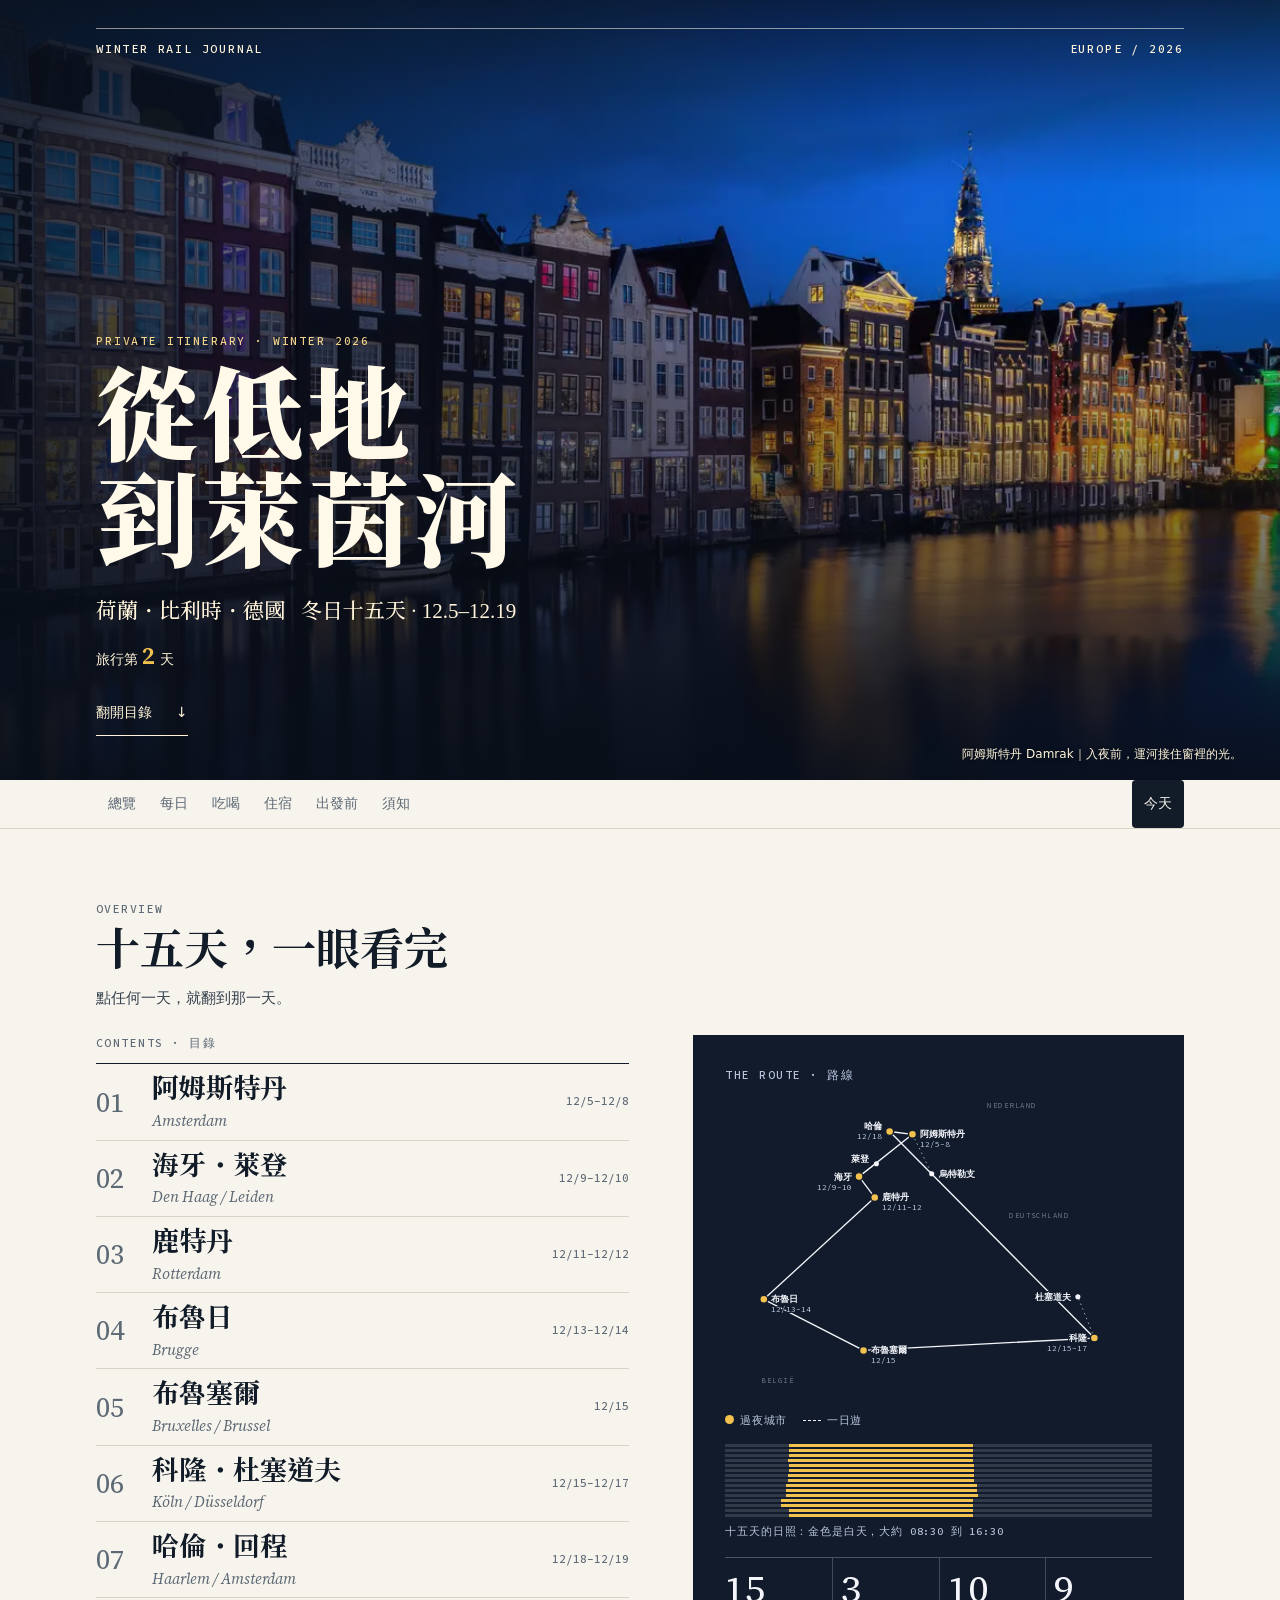
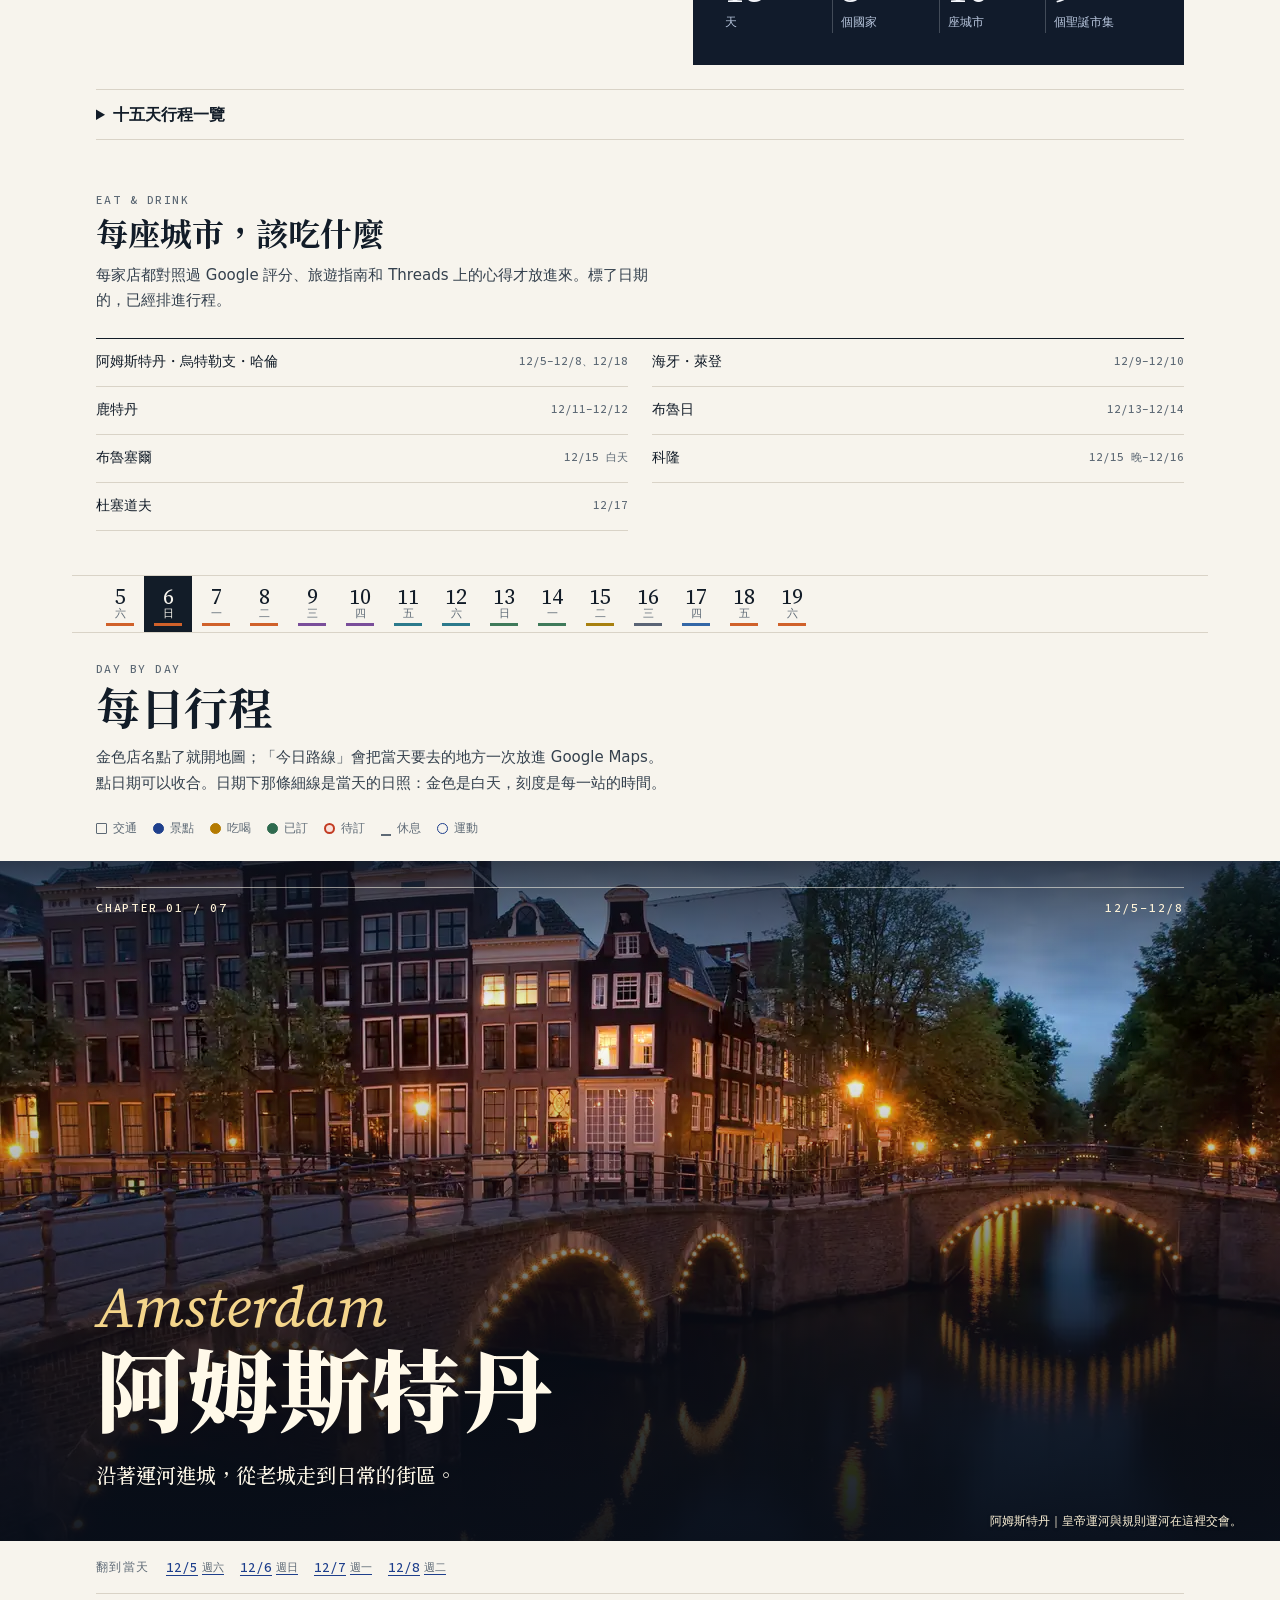
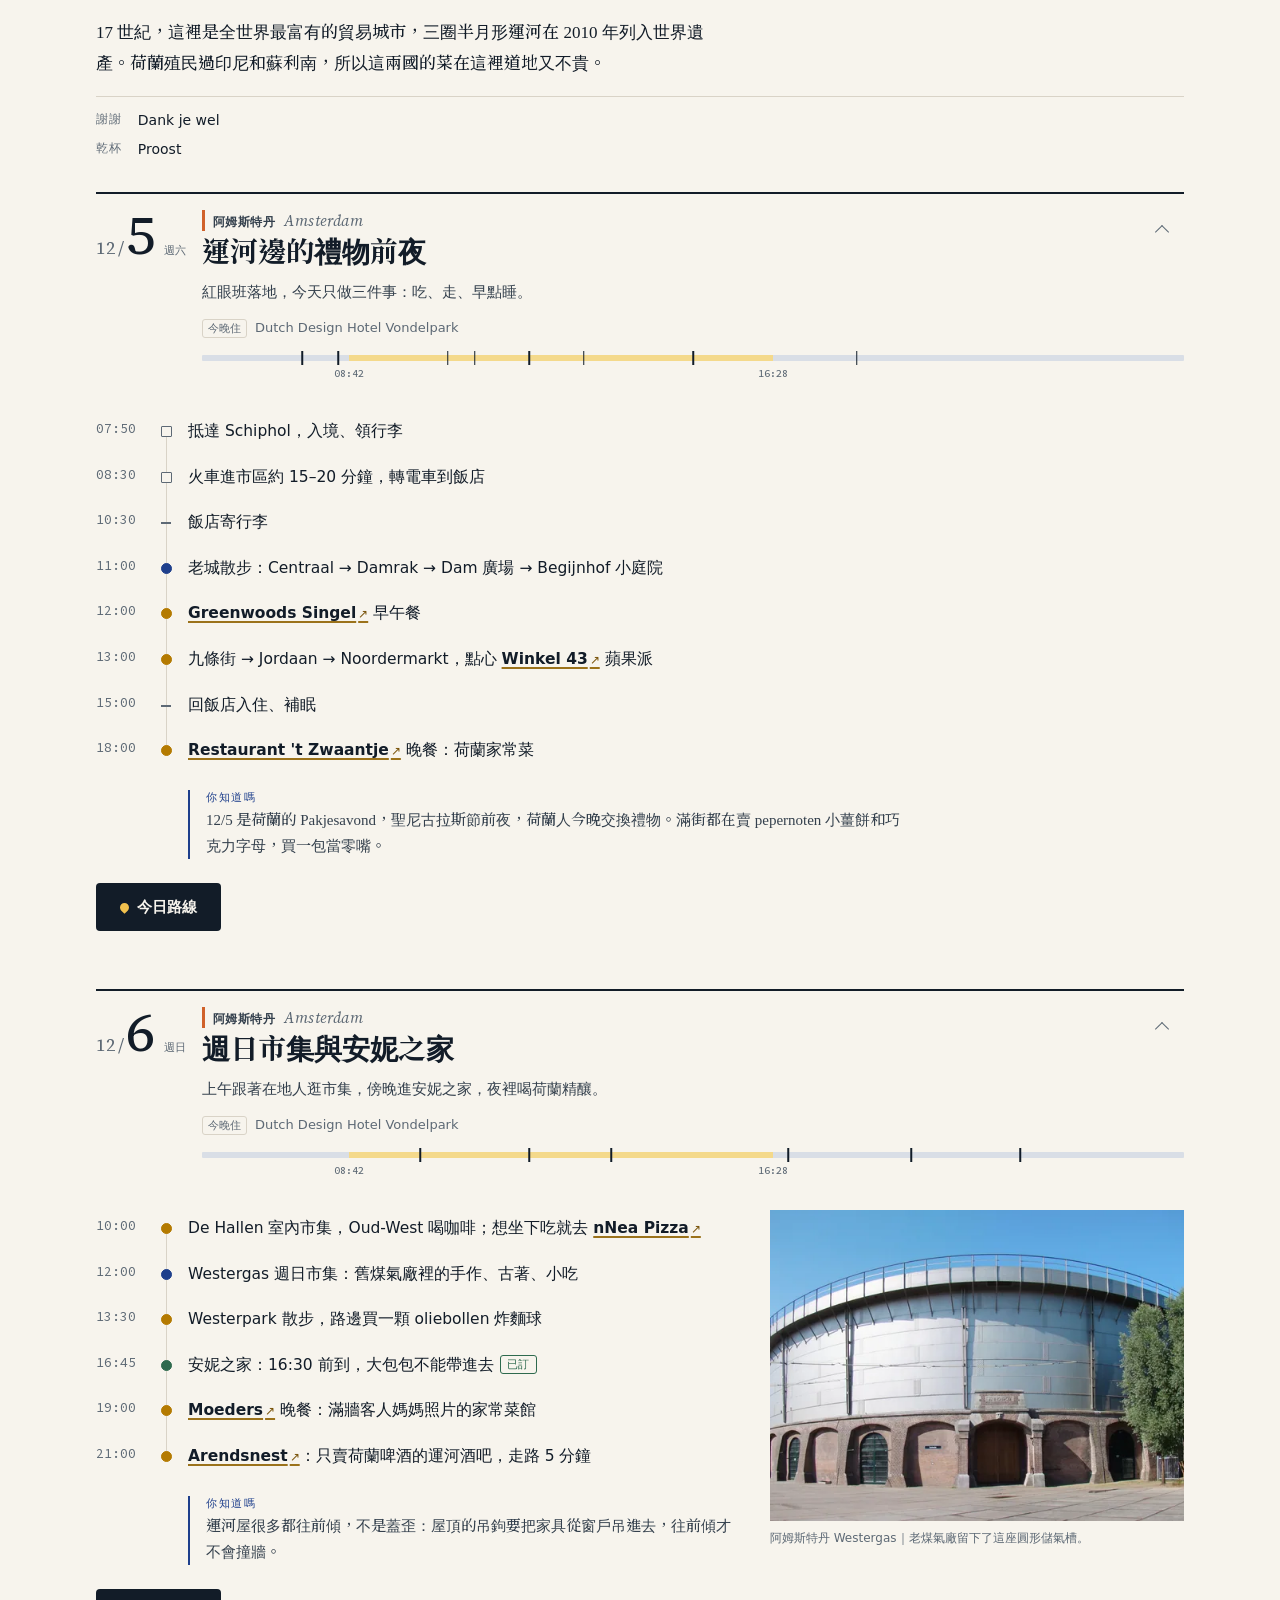
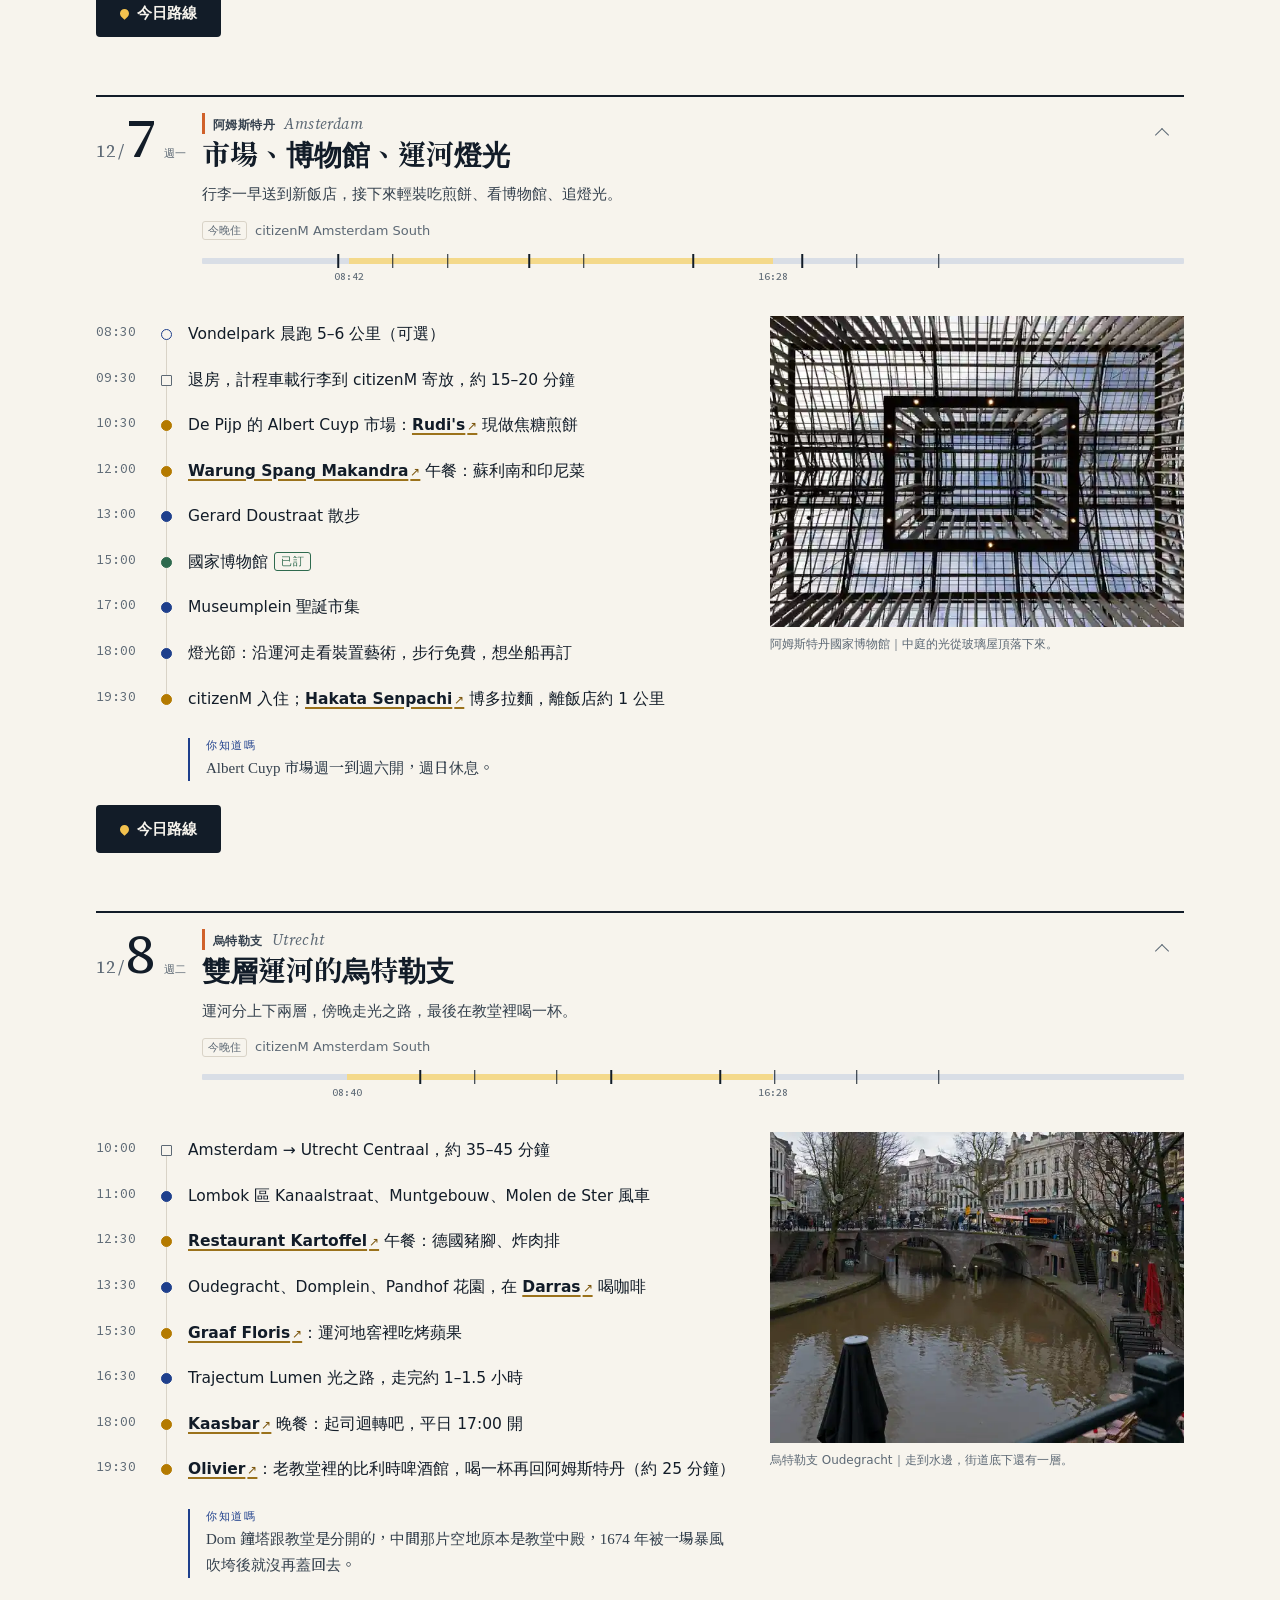
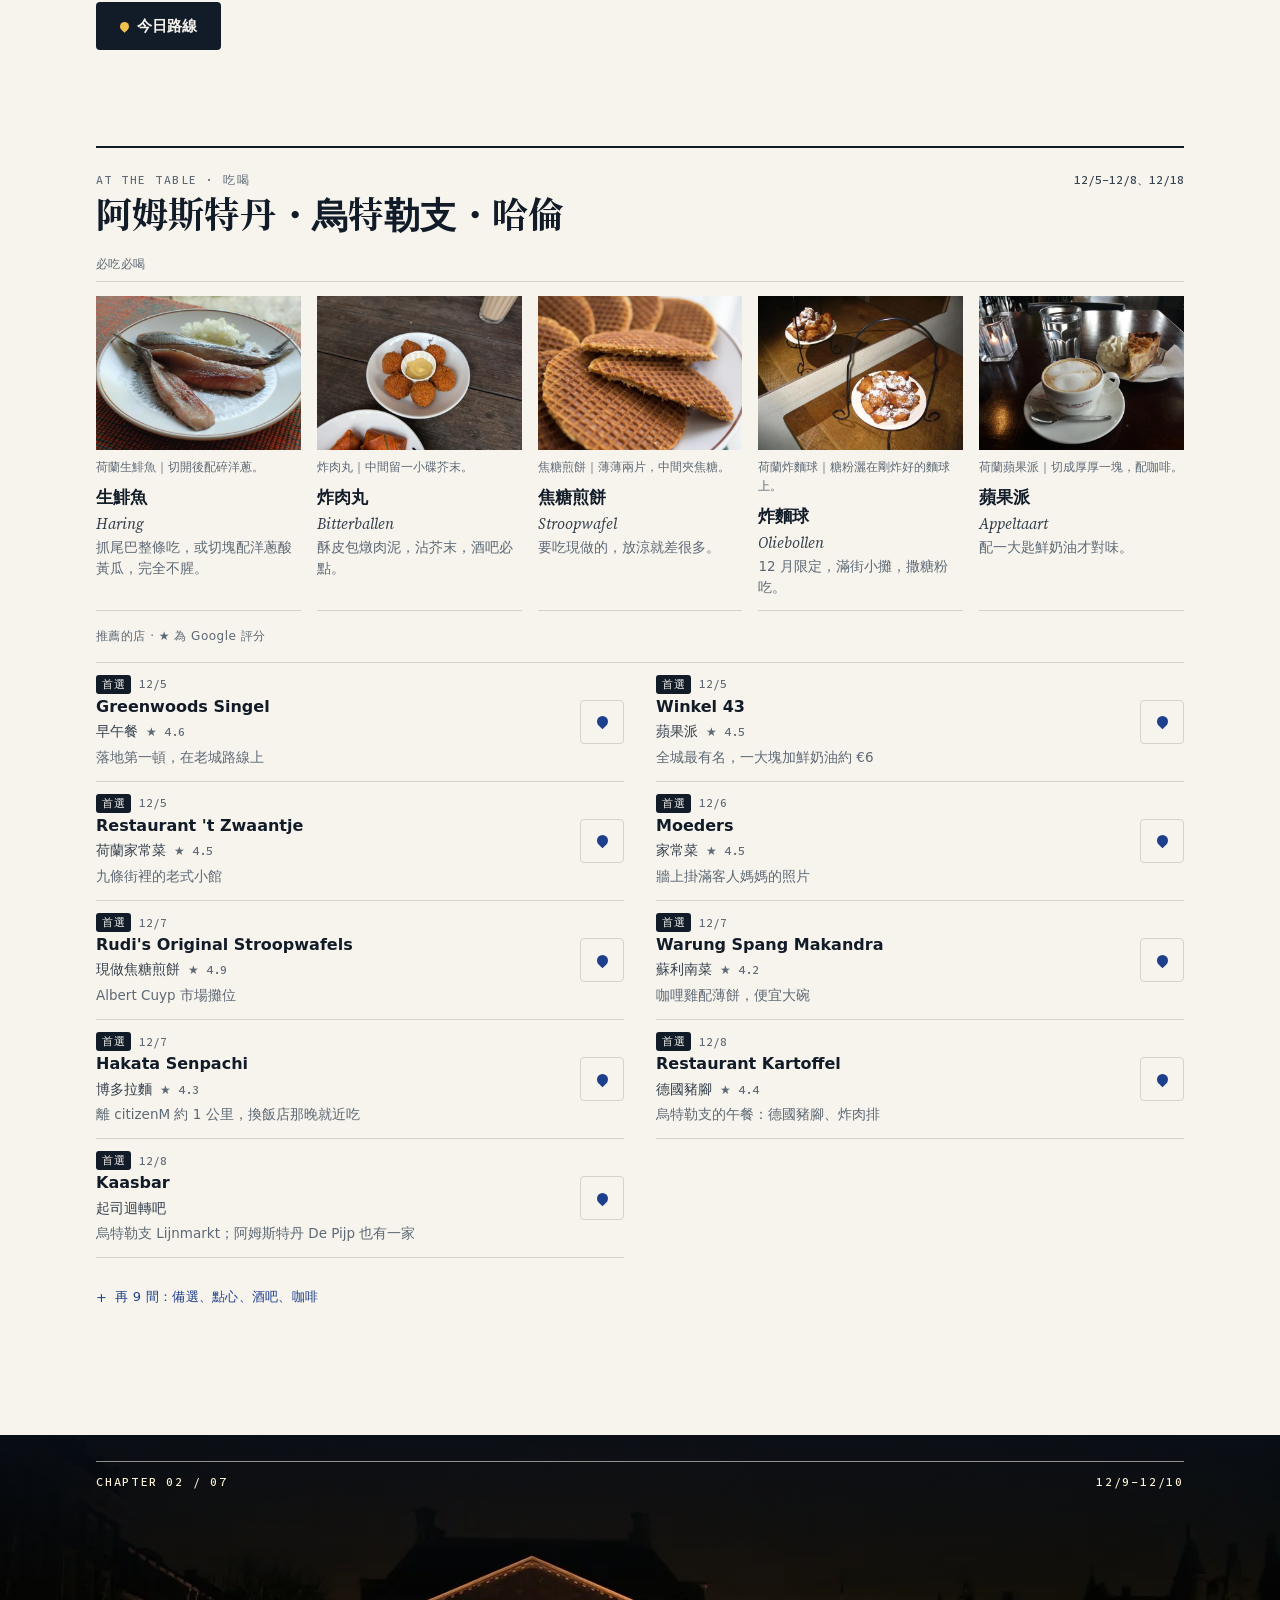
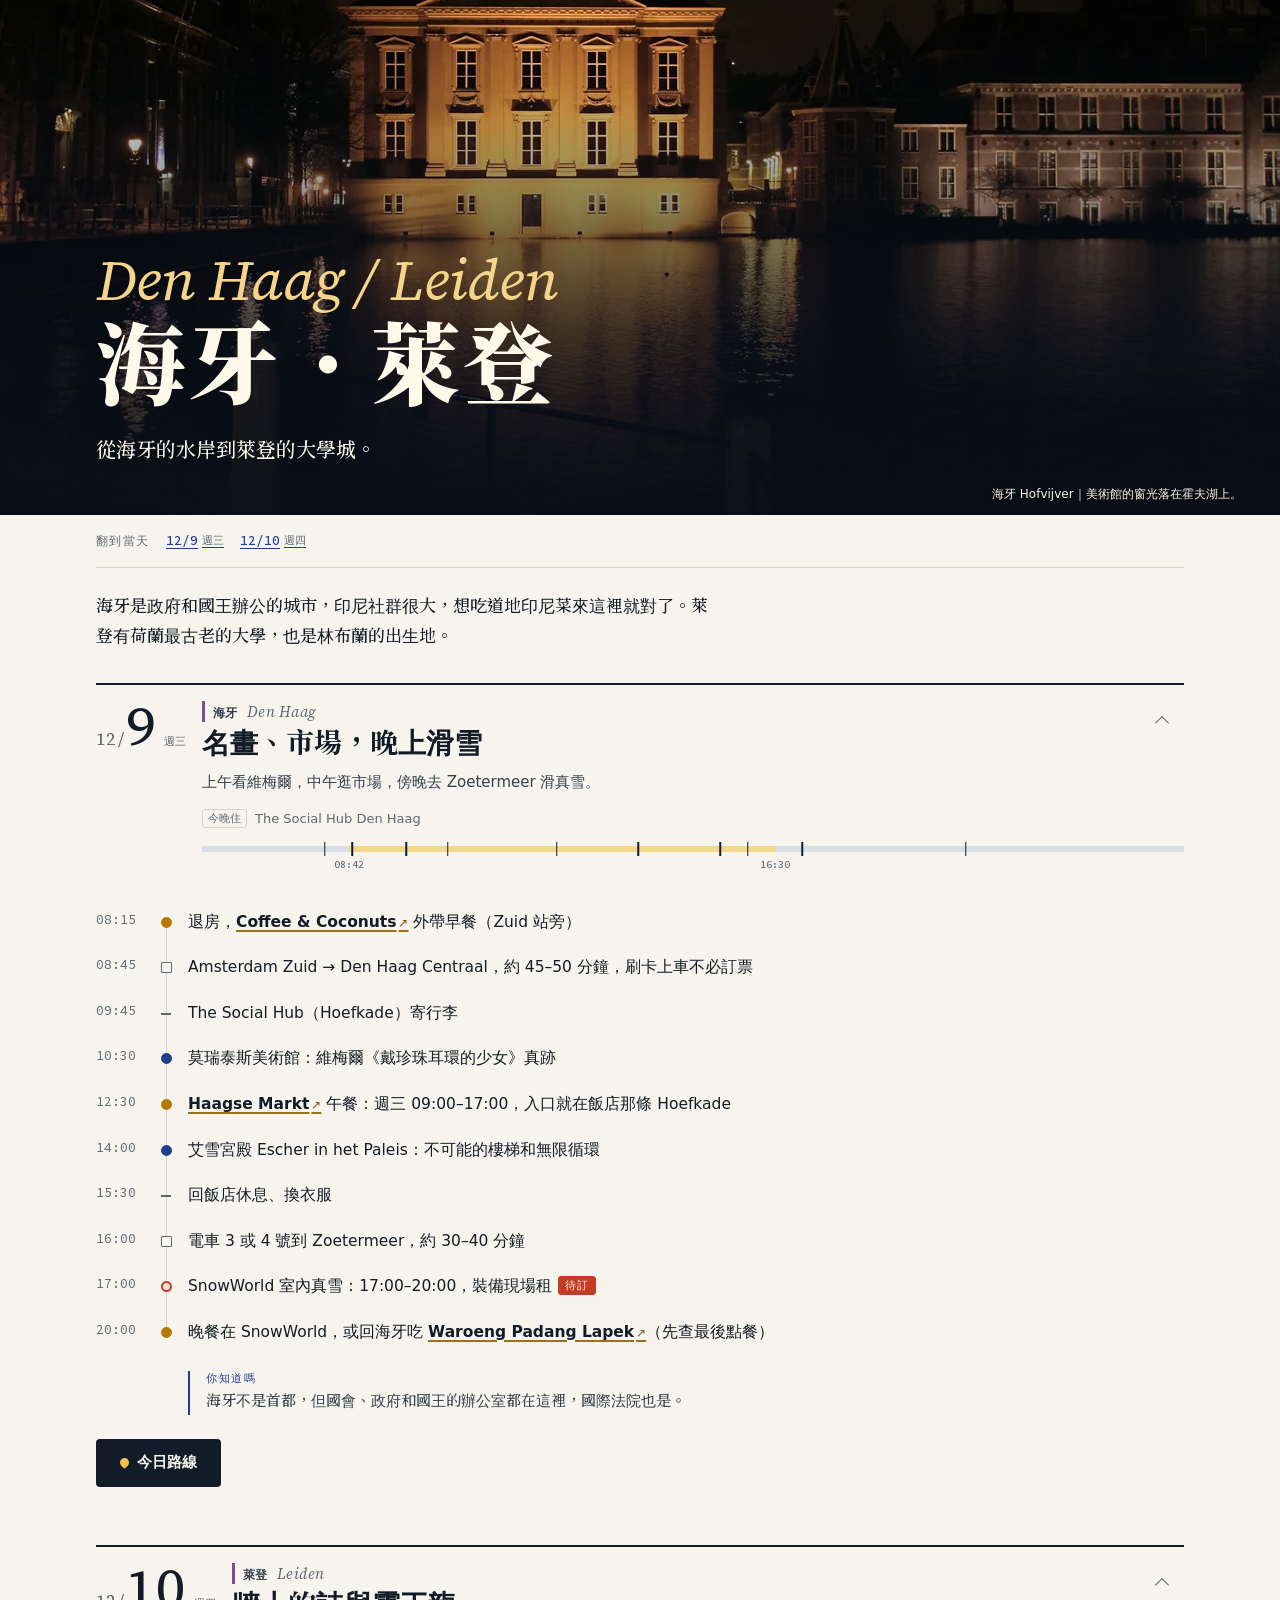
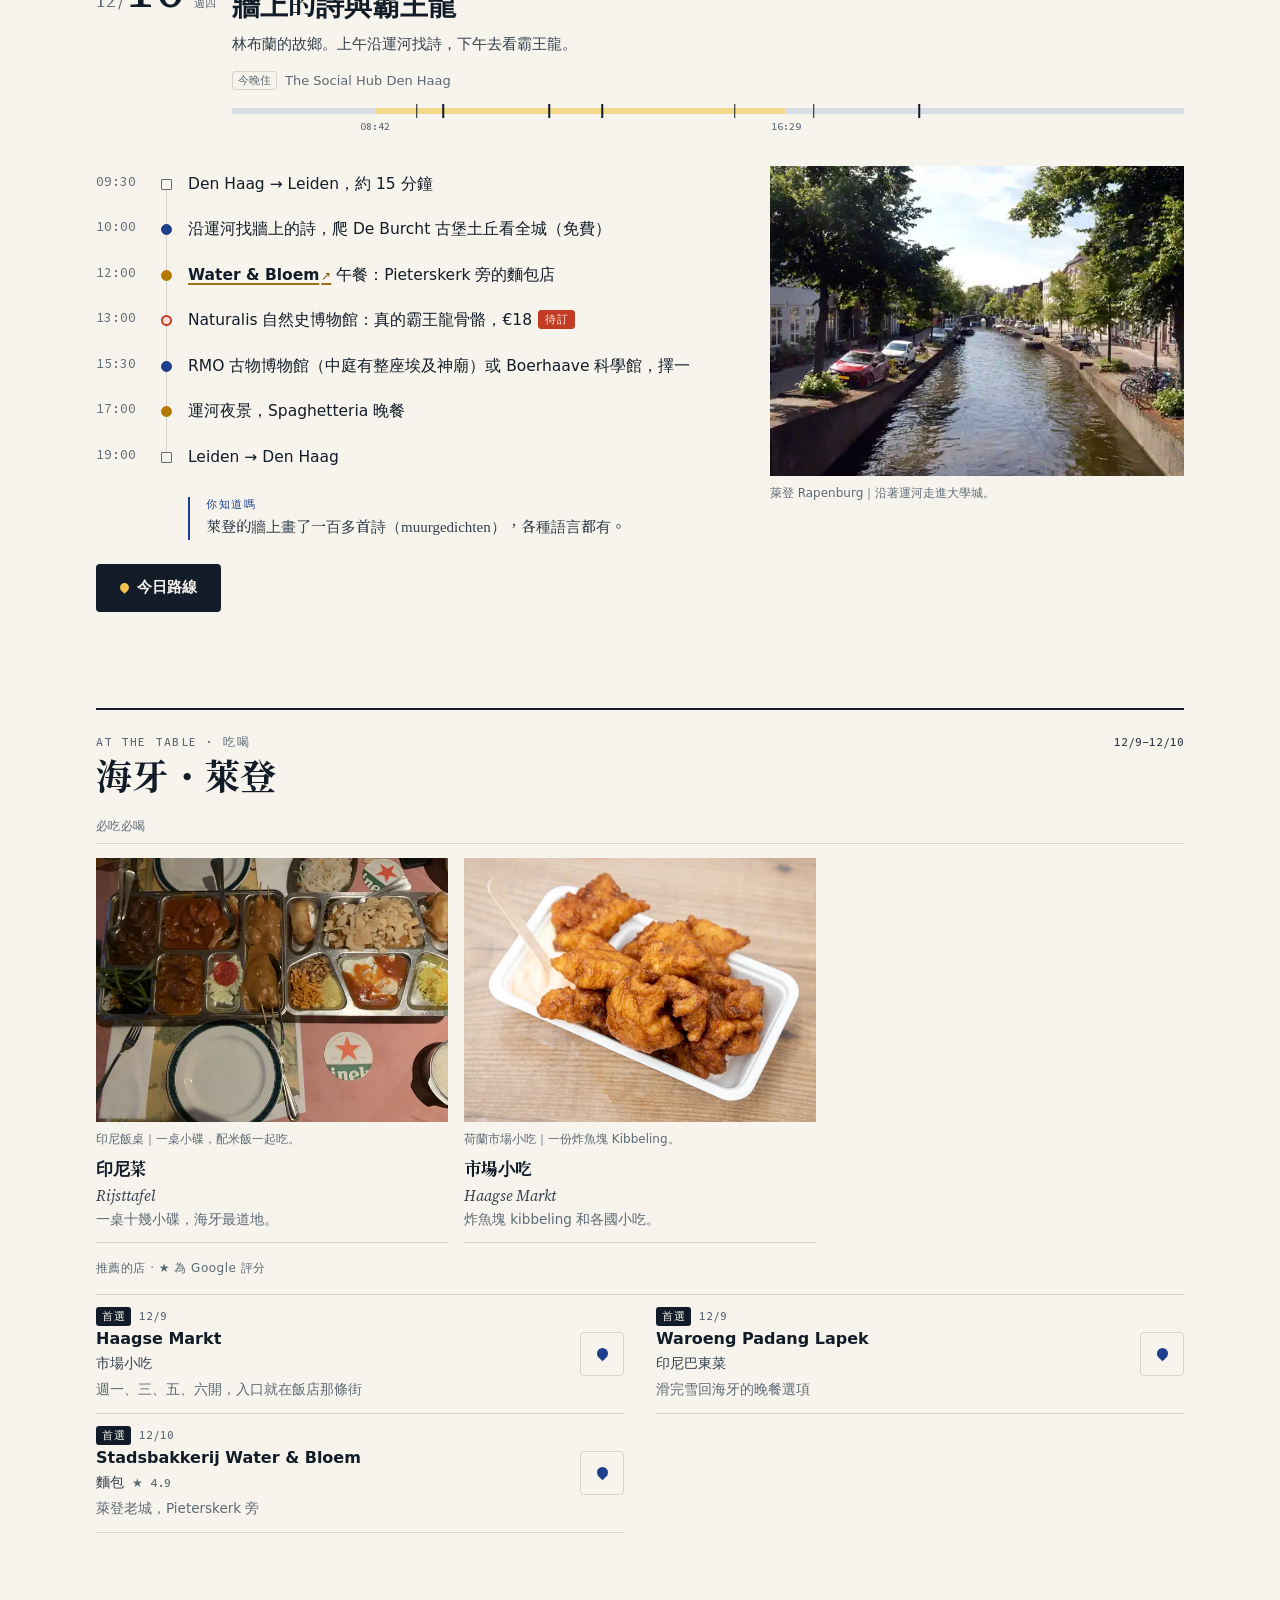
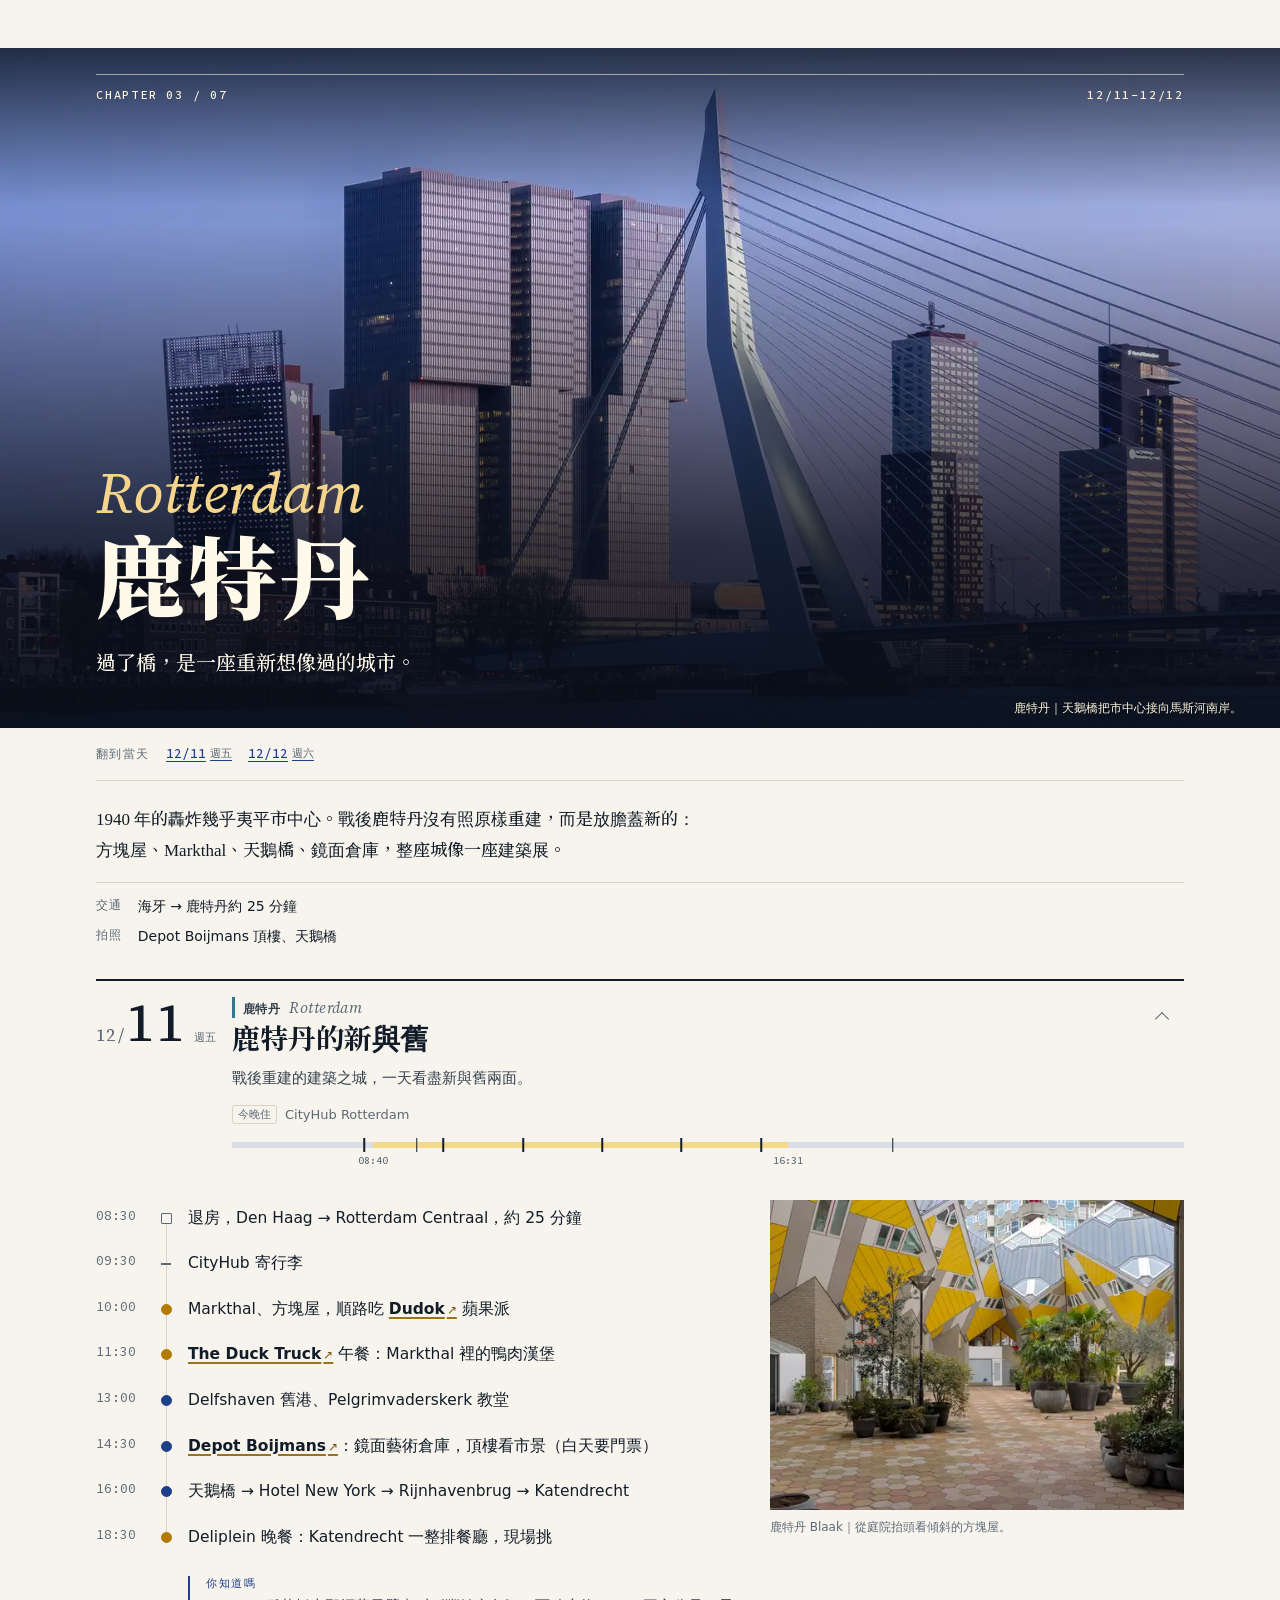
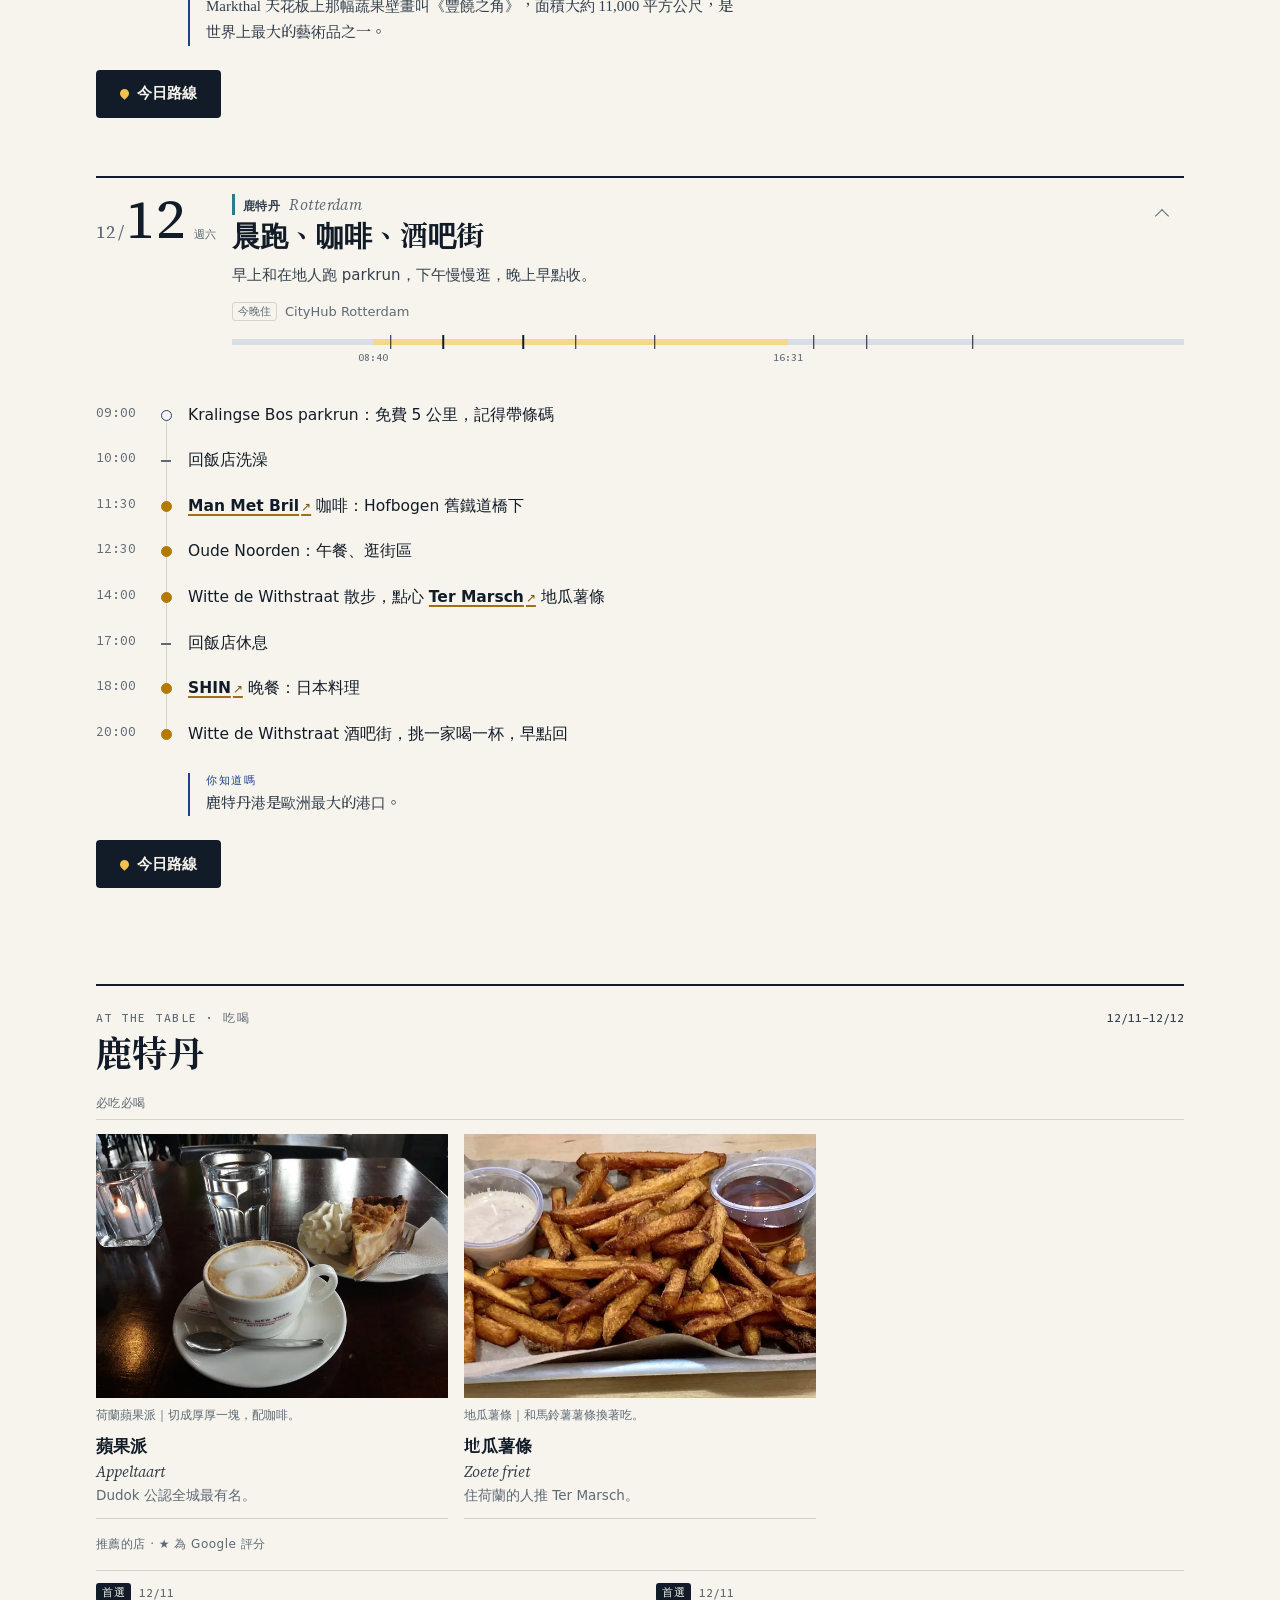
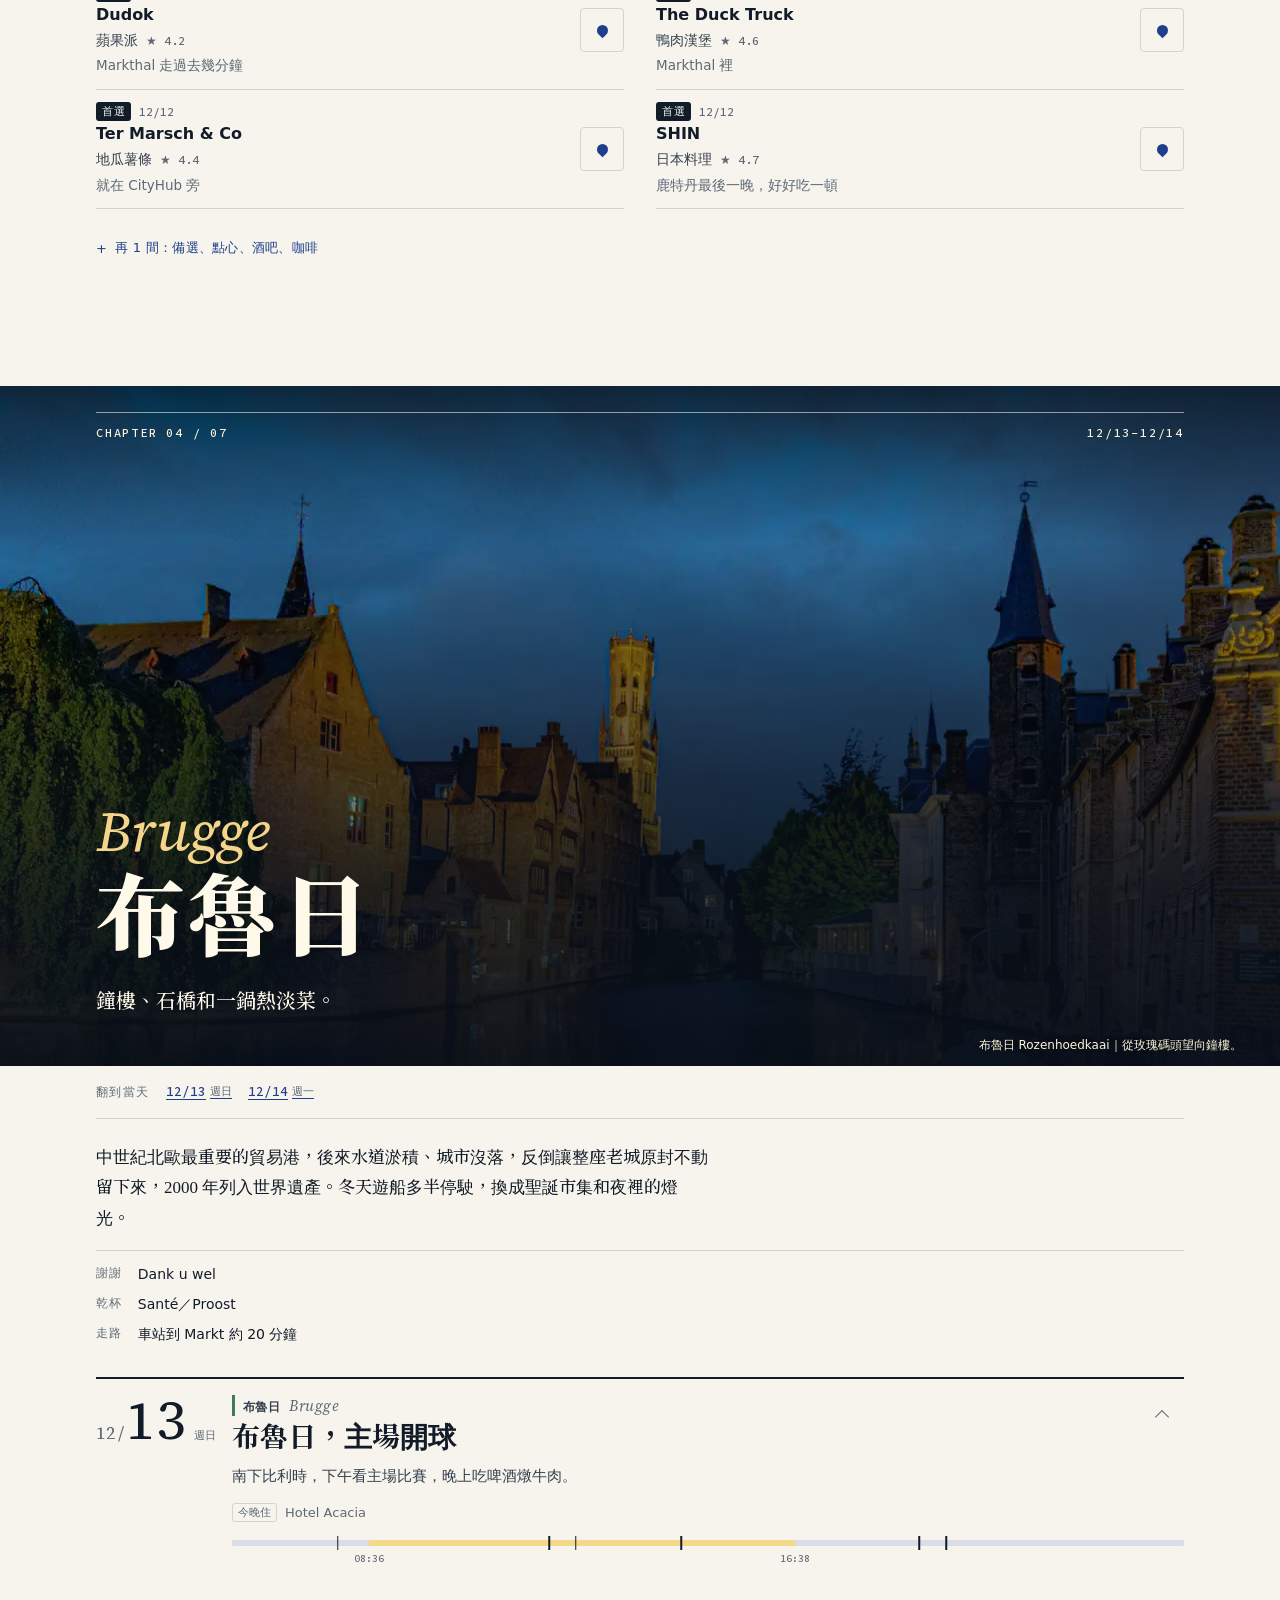
==== commit 033dd5fc: "v4: turn the itinerary into an illustrated travel book" ====
--- a/index.html
+++ b/index.html
@@ -6,10 +6,40 @@
 <meta name="robots" content="noindex, nofollow">
 <meta name="theme-color" content="#0F1F45">
 <title>荷比德冬季旅行手冊</title>
-<link rel="preconnect" href="https://fonts.googleapis.com">
-<link rel="preconnect" href="https://fonts.gstatic.com" crossorigin>
-<link rel="stylesheet" href="https://fonts.googleapis.com/css2?family=Noto+Serif+TC:wght@500;700;900&family=Noto+Sans+TC:wght@400;500;700&family=Source+Serif+4:ital,opsz,wght@0,8..60,400;0,8..60,600;1,8..60,400&family=Source+Code+Pro:wght@400;500&display=swap">
-<style>[hidden]{display:none!important} img{max-width:100%} :root{padding-top:env(safe-area-inset-top,0px)}
+<link rel="preload" href="assets/fonts/noto-serif-tc.woff2" as="font" type="font/woff2" crossorigin>
+<style>[hidden]{display:none!important} img{max-width:100%} :root{padding-top:env(safe-area-inset-top,0px)}@font-face {
+  font-family: 'Noto Serif TC';
+  font-style: normal;
+  font-weight: 500 900;
+  font-display: optional;
+  src: url(assets/fonts/noto-serif-tc.woff2) format('woff2');
+  unicode-range: U+3001-3002, U+4e00, U+4e0b, U+4e39, U+4e4b, U+4e86, U+4e8b, U+4e94, U+4ec0, U+4eca, U+4f4e, U+500b, U+502b, U+50cf, U+5169, U+51ac, U+51fa, U+5229, U+5230, U+524d, U+5340-5341, U+5348, U+534a, U+5403-5404, U+548c, U+54c8, U+54ea, U+5564, U+559d, U+56de, U+570b, U+5728, U+5730, U+57ce, U+5834, U+585e, U+5927, U+5929, U+592b, U+597d, U+59c6, U+5b78, U+5b8c, U+5cb8, U+5e02-5e03, U+5e15, U+5e38, U+5ea7, U+5ee3, U+5f9e, U+5fb7, U+60f3, U+65af-65b0, U+65c5, U+65e5, U+662f, U+6642, U+665a, U+675c, U+6a13, U+6a4b, U+6bcf, U+6bd4, U+6c34, U+6cb3, U+6cbf, U+6d77, U+6de1, U+706b, U+71b1, U+723e, U+7259, U+7279, U+73ed, U+7559, U+767b-767c, U+7684, U+770b, U+773c, U+7761, U+77e5, U+77f3, U+79d1, U+7a0b, U+7d66, U+8001, U+81ea, U+8335, U+8377, U+83dc, U+840a, U+8457, U+862d, U+884c, U+8857, U+88e1, U+8981, U+8a02, U+8a25, U+8a72, U+8d70, U+8eca, U+9014, U+9032, U+904b, U+904e, U+9053, U+908a, U+90fd, U+9152, U+91c0, U+91cd, U+934b, U+9418, U+9593, U+963f, U+9686, U+9808, U+9996, U+9b6f, U+9e7f, U+9ebc, U+ff0c;
+}
+@font-face {
+  font-family: 'Source Serif 4';
+  font-style: normal;
+  font-weight: 400 600;
+  font-display: swap;
+  src: url(assets/fonts/source-serif-roman.woff2) format('woff2');
+  unicode-range: U+0000-00FF, U+0131, U+0152-0153, U+02BB-02BC, U+02C6, U+02DA, U+02DC, U+0304, U+0308, U+0329, U+2000-206F, U+20AC, U+2122, U+2191, U+2193, U+2212, U+2215, U+FEFF, U+FFFD;
+}
+@font-face {
+  font-family: 'Source Serif 4';
+  font-style: italic;
+  font-weight: 400;
+  font-display: swap;
+  src: url(assets/fonts/source-serif-italic.woff2) format('woff2');
+  unicode-range: U+0000-00FF, U+0131, U+0152-0153, U+02BB-02BC, U+02C6, U+02DA, U+02DC, U+0304, U+0308, U+0329, U+2000-206F, U+20AC, U+2122, U+2191, U+2193, U+2212, U+2215, U+FEFF, U+FFFD;
+}
+@font-face {
+  font-family: 'Source Code Pro';
+  font-style: normal;
+  font-weight: 400 500;
+  font-display: swap;
+  src: url(assets/fonts/source-code-pro.woff2) format('woff2');
+  unicode-range: U+0000-00FF, U+0131, U+0152-0153, U+02BB-02BC, U+02C6, U+02DA, U+02DC, U+0304, U+0308, U+0329, U+2000-206F, U+20AC, U+2122, U+2191, U+2193, U+2212, U+2215, U+FEFF, U+FFFD;
+}
+
 /* Layout: winter light × railway timetable. Night-blue cover with a to-scale route map and 15 daylight strips;
    below it, editorial rules instead of boxes: overview timetable → day pages with a daylight bar → food → stays → before you go → notes. */
 :root{
@@ -293,30 +323,163 @@
  .closed td:nth-child(3){font:500 12.5px var(--f-mono);color:var(--muted)}
 }
 @media print{.nav,.today,.dchips{display:none}}
+/* v4 photo book: paper, gilt details and the original timetable below each opener. */
+:root{--paper:#f7f4ed;--surface:#fffdf7;--sunk:#eae5da;--rule:#d9d3c7;--night:#111b2b;--night-muted:#b8c6dd;--gold:#f4d58b;--safe-top:env(safe-area-inset-top,0px)}
+@media(prefers-color-scheme:dark){:root:not([data-theme="light"]){--paper:#101721;--surface:#161e2a;--sunk:#202a38;--rule:#303b4a}}
+:root[data-theme="dark"]{--paper:#101721;--surface:#161e2a;--sunk:#202a38;--rule:#303b4a}
+body{overflow-wrap:anywhere}
+.wrap{max-width:1136px}
+[hidden]{display:none!important}
+.nav{background:var(--paper);backdrop-filter:none;-webkit-backdrop-filter:none}
+.nav a:hover,.dchip:hover{background:var(--sunk)}
+.nav .today{color:var(--paper);min-height:44px}
+.nav .today:hover{background:var(--ink-2);color:var(--paper)}
+.nb{display:inline;white-space:normal}
+.kicker{letter-spacing:.13em}
+.photo{margin:0;min-width:0}
+.photo img{display:block;width:100%;height:auto;object-fit:cover;object-position:var(--focus,50% 50%);background:#26374a}
+.photo figcaption{font-size:12px;line-height:1.6;color:var(--muted);padding-top:8px}
+.cover,.opener{position:relative;isolation:isolate;display:grid;color:#fff9e9;background:#111b2b}
+.cover{min-height:min(780px,90svh)}
+.cover-photo,.opener-photo{position:absolute;inset:0;pointer-events:none}
+.cover-photo img,.opener-photo img{position:absolute;inset:0;z-index:-2;height:100%;max-width:none}
+.cover::after,.opener::after{position:absolute;z-index:-1;inset:0;content:"";pointer-events:none;
+ background:linear-gradient(0deg,rgb(9 15 26 / .94) 0%,rgb(9 15 26 / .76) 27%,transparent 74%),linear-gradient(180deg,rgb(9 15 26 / .76),transparent 23%)}
+.cover .cover-copy{display:grid;grid-template-columns:1fr;grid-template-rows:auto 1fr auto;align-items:end;gap:20px;width:100%;padding-block:28px 44px}
+.cover-mast,.opener-index{display:flex;justify-content:space-between;gap:12px;border-top:1px solid rgb(255 249 233 / .55);padding-top:12px;
+ font:500 12px/1.4 var(--f-mono);letter-spacing:.15em;color:#fff4d9}
+.cover h1{font-size:clamp(58px,8vw,112px);margin:16px 0 0;letter-spacing:.04em;text-wrap:initial}
+.cover .eyebrow{color:var(--gold);line-height:1.45}
+.cover .sub,.cover .countdown{color:#fff4d9}
+.cover .sub{display:flex;flex-wrap:wrap;gap:3px 16px;font-size:clamp(15px,2vw,21px);margin-top:17px}
+.cover .countdown{margin-top:12px}
+.cover-index{display:flex;min-height:44px;align-items:center;justify-content:space-between;gap:24px;width:max-content;padding:0 0 1px;border-bottom:1px solid #fff4d9;color:#fff4d9;text-decoration:none;font-size:14px}
+.cover-index:hover{color:var(--gold)}
+.cover-photo figcaption,.opener-photo figcaption{position:absolute;right:max(var(--gutter),3%);bottom:10px;color:#fff4d9;padding:0;text-align:right;max-width:calc(100% - 2 * var(--gutter));text-shadow:0 1px 3px #0b121c;z-index:1}
+.cover-photo figcaption{bottom:16px}
+.cover a:focus-visible{outline-color:var(--gold)}
+
+.contents-spread{display:grid;grid-template-columns:minmax(0,1fr) minmax(0,.92fr);gap:clamp(22px,5vw,66px);align-items:start}
+.contents,.food-index ul{list-style:none;margin:12px 0 0;padding:0;border-top:1px solid var(--rule-strong)}
+.contents a{display:grid;align-items:center;grid-template-columns:3em minmax(0,1fr) max-content;gap:8px;min-height:64px;border-bottom:1px solid var(--rule);padding:9px 0;text-decoration:none}
+.contents a:hover,.food-index a:hover{color:var(--delft);background:var(--sunk)}
+.folio{font:400 27px/1 var(--f-num);color:var(--muted)}
+.contents-name{font:700 clamp(18px,2.2vw,27px)/1.25 var(--f-display)}
+.contents-name i{display:block;font:italic 400 15px/1.3 var(--f-num);color:var(--muted);margin-top:4px}
+.contents-date,.food-index a span{font:500 11px/1.4 var(--f-mono);color:var(--muted)}
+.route-panel{background:var(--night);color:var(--night-ink);padding:clamp(16px,3vw,32px)}
+.route-panel .kicker{color:var(--night-muted);margin-bottom:8px}
+.route-panel .strips{gap:2px;margin-top:16px}
+.route-panel .strips i{height:3px}
+.stats{display:grid;grid-template-columns:repeat(4,minmax(0,1fr));margin-top:18px;border-top:1px solid rgb(255 255 255 / .24)}
+.route-panel .stat{padding-inline:8px}
+.route-panel .stat:first-child{padding-left:0}
+.route-panel .stat b{font-size:clamp(26px,5vw,38px)}
+.index-fold{margin:24px 0 0;border-block:1px solid var(--rule)}
+.index-fold>summary,.photo-credits>summary{min-height:44px;cursor:pointer;padding:11px 0;font-weight:600}
+.index-fold .ovlist{margin-bottom:12px}
+.food-index{padding-top:clamp(28px,5vw,52px);scroll-margin-top:calc(var(--nav-h) + var(--safe-top) + 10px)}
+.food-index .block-head h2{font-size:clamp(24px,5vw,32px)}
+.food-index ul{display:grid;grid-template-columns:repeat(2,minmax(0,1fr));column-gap:24px}
+.food-index a{display:flex;min-height:48px;justify-content:space-between;align-items:center;gap:10px;padding:7px 0;border-bottom:1px solid var(--rule);text-decoration:none;font-size:14px}
+.food-index a span{text-align:right}
+section#days{padding-top:44px}
+.days-heading{margin-top:28px}
+.dchips{top:calc(var(--nav-h) + var(--safe-top));margin-bottom:0;border-top:1px solid var(--rule)}
+.chapter,.guide,.day{scroll-margin-top:calc(var(--nav-h) + var(--safe-top) + var(--chips-h) + 10px)}
+.chapter{margin-bottom:clamp(60px,9vw,120px)}
+.chapter:last-child{margin-bottom:0}
+.bleed{width:min(100vw,1440px);margin-inline:calc((100% - min(100vw,1440px)) / 2)}
+.opener{height:clamp(440px,65vw,680px)}
+.opener-copy{display:grid;grid-template-rows:auto 1fr;align-items:end;gap:20px;width:min(100%,1136px);margin:auto;height:100%;padding:26px var(--gutter) 48px}
+.opener-title>p{font:italic 400 clamp(26px,4.5vw,62px)/1 var(--f-num);color:var(--gold)}
+.opener h2{font:900 clamp(40px,7vw,90px)/1.13 var(--f-display);text-wrap:balance;letter-spacing:.02em;margin:9px 0 15px}
+.opener-intro{font:500 clamp(15px,2vw,20px)/1.65 var(--f-display);max-width:32em}
+.chapter-links{display:flex;align-items:center;gap:6px 16px;flex-wrap:wrap;border-bottom:1px solid var(--rule);padding-block:4px;margin-bottom:24px}
+.chapter-links a{display:inline-flex;align-items:center;min-height:44px;gap:4px;color:var(--delft);font:500 13px var(--f-mono);text-underline-offset:3px}
+.chapter-links a small{color:var(--muted)}
+.chapter-notes{display:grid;grid-template-columns:repeat(auto-fit,minmax(min(100%,360px),1fr));gap:24px;margin:0 0 30px}
+.chapter-notes .g-story p{max-width:36em}
+.days{gap:34px}
+.day-city,.day-num,.ov-city,.ov-date b,.g-dates{color:var(--ink-2)}
+.day-city{border-left:3px solid var(--c);padding-left:8px}
+.day-num .d{color:var(--ink)}
+.day-plan{min-width:0}
+.day-photo{margin-block:12px 0}
+.day-photo img{aspect-ratio:4/3}
+.day-body.has-scene{grid-template-columns:minmax(0,1.55fr) minmax(0,1fr);gap:32px;align-items:start}
+.guide{margin-top:clamp(42px,6vw,72px);gap:17px}
+.g-head h3{margin-top:6px}
+.dishes{display:grid;grid-template-columns:repeat(3,minmax(0,1fr));gap:16px;padding-top:14px}
+.dishes li{display:grid;gap:3px;align-content:start;padding-top:0;overflow-wrap:anywhere}
+.dishes li::before{display:none}
+.dishes .dish-photo{margin-bottom:7px}
+.dish-photo img{aspect-ratio:4/3}
+.dishes b{font:700 17px/1.35 var(--f-display)}
+.dishes i,.dishes span{order:initial}
+.dishes i{font-size:15px}
+.dishes span{line-height:1.55}
+.photo-credits{margin-top:20px;border-block:1px solid var(--rule)}
+.photo-credits ul{padding-left:20px}
+.photo-credits a{display:inline-block;min-height:24px;text-underline-offset:3px}
+.skip-link{position:fixed;z-index:35;top:8px;left:8px;transform:translateY(-150%);background:var(--ink);color:var(--paper);padding:10px 16px}
+.skip-link:focus{transform:none}
+@media(min-width:761px){
+ .nav{top:var(--safe-top)}
+ .cover::after{background:linear-gradient(0deg,rgb(9 15 26 / .93) 0%,rgb(9 15 26 / .69) 20%,transparent 70%),linear-gradient(90deg,rgb(9 15 26 / .8),rgb(9 15 26 / .3) 45%,transparent 72%),linear-gradient(180deg,rgb(9 15 26 / .75),transparent 24%)}
+}
+@media(max-width:760px){
+ .cover{min-height:72svh}
+ .cover .cover-copy{padding-block:22px 48px;gap:15px}
+ .cover h1{font-size:clamp(52px,15.5vw,74px)}
+ .cover .sub{flex-direction:column}
+ .cover-mast,.opener-index{font-size:10px}
+ .cover-photo figcaption{bottom:10px}
+ .contents-spread,.food-index ul{grid-template-columns:minmax(0,1fr)}
+ .opener{height:72svh;min-height:390px;max-height:720px}
+ .opener-copy{padding-block:20px 52px}
+ .chapter-links{gap:4px 10px}
+ .chapter-links a{min-width:44px}
+ .chapter-notes{margin-bottom:24px}
+ .day-head{gap:0 8px;grid-template-columns:auto minmax(0,1fr) var(--tap);padding:12px 0 8px}
+ .day-body.has-scene{grid-template-columns:minmax(0,1fr);gap:12px}
+ .day-photo{margin-block:8px 0}
+ .dishes{grid-template-columns:repeat(2,minmax(0,1fr));gap:12px}
+ .day-num .wd{margin-left:3px}
+ .nav .today{padding-inline:16px}
+}
+@media print{
+ .cover,.opener{min-height:0;height:auto;break-inside:avoid}
+ .cover-photo,.opener-photo{position:static;grid-row:2}
+ .cover-photo img,.opener-photo img{position:static;height:250px}
+ .cover-photo figcaption,.opener-photo figcaption{position:static;text-align:left}
+ .bleed{width:100%;margin-inline:0}
+}
+.tl .plink,.tl .plink::after{color:#79530a;text-decoration-color:#9b721b}
+@media(prefers-color-scheme:dark){:root:not([data-theme="light"]) .tl .plink,:root:not([data-theme="light"]) .tl .plink::after{color:var(--gold);text-decoration-color:var(--gold)}}
+:root[data-theme="dark"] .tl .plink,:root[data-theme="dark"] .tl .plink::after{color:var(--gold);text-decoration-color:var(--gold)}
+.dish-photo.photo-portrait img{object-fit:contain;background:var(--sunk)}
+@media(min-width:1100px){
+ .dishes[data-count="4"]{grid-template-columns:repeat(4,minmax(0,1fr))}
+ .dishes[data-count="5"]{grid-template-columns:repeat(5,minmax(0,1fr))}
+}
+html{overflow-x:clip}
 </style>
 </head>
 <body>
 
+<a class="skip-link" href="#main">跳到內容</a>
 <header class="cover">
-  <div class="wrap">
-    <div>
+  <figure class="photo cover-photo" style="--focus:49% 54%"><img src="assets/img/ams/damrak-blue-hour-640.webp" srcset="assets/img/ams/damrak-blue-hour-640.webp 640w, assets/img/ams/damrak-blue-hour-1280.webp 1280w, assets/img/ams/damrak-blue-hour-1920.webp 1920w" sizes="100vw" width="640" height="360" alt="藍調時刻的阿姆斯特丹運河屋倒映在 Damrak 水面" fetchpriority="high"><figcaption>阿姆斯特丹 Damrak｜入夜前，運河接住窗裡的光。</figcaption></figure>
+  <div class="wrap cover-copy">
+    <div class="cover-mast"><span>WINTER RAIL JOURNAL</span><span>EUROPE / 2026</span></div>
+    <div class="cover-title">
       <div class="eyebrow">PRIVATE ITINERARY · WINTER 2026</div>
       <h1>從低地<br>到萊茵河</h1>
-      <p class="sub"><span class="nb">荷蘭・比利時・德國</span>　<span class="nb">冬日十五天 · 12.5–12.19</span></p>
-      <div class="stats">
-        <div class="stat"><b>15</b><span>天</span></div>
-        <div class="stat"><b>3</b><span>個國家</span></div>
-        <div class="stat"><b>10</b><span>座城市</span></div>
-        <div class="stat"><b>9</b><span>個聖誕市集</span></div>
-      </div>
+      <p class="sub"><span class="nb">荷蘭・比利時・德國</span><span class="nb">冬日十五天 · 12.5–12.19</span></p>
       <div class="countdown" id="countdown">12 月 5 日出發</div>
     </div>
-    <div>
-      <svg class="routemap" viewBox="-20 -14 587 432" role="img" aria-label="路線圖：阿姆斯特丹、海牙、鹿特丹、布魯日、布魯塞爾、科隆，經哈倫回阿姆斯特丹"><text class="country" x="341" y="10">NEDERLAND</text><text class="country" x="30" y="388">BELGIË</text><text class="country" x="371" y="161">DEUTSCHLAND</text><path class="leg" d="M237.9,45.6 L164.4,103.8 L186.0,132.4 L33.4,272.6 L170.6,342.9 L488.2,325.9 L206.5,41.7 L237.9,45.6"/><line class="spur" x1="237.9" y1="45.6" x2="264.4" y2="99.8"/><line class="spur" x1="164.4" y1="103.8" x2="188.3" y2="86.2"/><line class="spur" x1="488.2" y1="325.9" x2="465.5" y2="269.0"/><circle class="stay" cx="237.9" cy="45.6" r="5.5"/><text class="city" x="247.9" y="49.6" text-anchor="start">阿姆斯特丹</text><text class="cdate" x="247.9" y="63.6" text-anchor="start">12/5–8</text><circle class="stay" cx="206.5" cy="41.7" r="5.5"/><text class="city" x="196.5" y="37.7" text-anchor="end">哈倫</text><text class="cdate" x="196.5" y="51.7" text-anchor="end">12/18</text><circle class="trip" cx="264.4" cy="99.8" r="3.5"/><text class="city" x="274.4" y="103.8" text-anchor="start">烏特勒支</text><circle class="stay" cx="164.4" cy="103.8" r="5.5"/><text class="city" x="154.4" y="107.8" text-anchor="end">海牙</text><text class="cdate" x="154.4" y="121.8" text-anchor="end">12/9–10</text><circle class="trip" cx="188.3" cy="86.2" r="3.5"/><text class="city" x="178.3" y="84.2" text-anchor="end">萊登</text><circle class="stay" cx="186.0" cy="132.4" r="5.5"/><text class="city" x="196.0" y="136.4" text-anchor="start">鹿特丹</text><text class="cdate" x="196.0" y="150.4" text-anchor="start">12/11–12</text><circle class="stay" cx="33.4" cy="272.6" r="5.5"/><text class="city" x="43.4" y="276.6" text-anchor="start">布魯日</text><text class="cdate" x="43.4" y="290.6" text-anchor="start">12/13–14</text><circle class="stay" cx="170.6" cy="342.9" r="5.5"/><text class="city" x="180.6" y="346.9" text-anchor="start">布魯塞爾</text><text class="cdate" x="180.6" y="360.9" text-anchor="start">12/15</text><circle class="stay" cx="488.2" cy="325.9" r="5.5"/><text class="city" x="478.2" y="329.9" text-anchor="end">科隆</text><text class="cdate" x="478.2" y="343.9" text-anchor="end">12/15–17</text><circle class="trip" cx="465.5" cy="269.0" r="3.5"/><text class="city" x="455.5" y="273.0" text-anchor="end">杜塞道夫</text></svg>
-      <div class="maplegend"><span><i></i>過夜城市</span><span><em></em>一日遊</span></div>
-      <div class="strips" aria-hidden="true"><i style="--sr:15.0%;--ss:58.1%"></i><i style="--sr:15.0%;--ss:58.1%"></i><i style="--sr:15.0%;--ss:58.1%"></i><i style="--sr:14.8%;--ss:58.1%"></i><i style="--sr:15.0%;--ss:58.3%"></i><i style="--sr:15.0%;--ss:58.2%"></i><i style="--sr:14.8%;--ss:58.4%"></i><i style="--sr:14.8%;--ss:58.4%"></i><i style="--sr:14.4%;--ss:59.1%"></i><i style="--sr:14.4%;--ss:59.1%"></i><i style="--sr:14.2%;--ss:59.2%"></i><i style="--sr:13.0%;--ss:58.1%"></i><i style="--sr:13.1%;--ss:58.0%"></i><i style="--sr:15.1%;--ss:58.1%"></i><i style="--sr:15.0%;--ss:58.1%"></i></div>
-      <div class="strips-cap">十五天的日照：金色是白天，大約 08:30 到 16:30</div>
-    </div>
+    <a class="cover-index" href="#overview">翻開目錄 <span aria-hidden="true">↓</span></a>
   </div>
 </header>
 
@@ -334,10 +497,43 @@
   </div>
 </nav>
 
-<main class="wrap">
+<main class="wrap" id="main" tabindex="-1">
   <section class="block" id="overview">
     <div class="block-head"><div class="kicker">Overview</div><h2>十五天，一眼看完</h2><p>點任何一天，就翻到那一天。</p></div>
-    <div class="ovlist"><a class="ov" href="#d1205" data-day="1205" style="--c: var(--c-ams)">
+    <div class="contents-spread">
+      <div>
+        <div class="kicker">Contents · 目錄</div>
+        <ol class="contents"><li><a href="#c-ams">
+          <span class="folio">01</span><span class="contents-name">阿姆斯特丹
+          <i>Amsterdam</i></span><span class="contents-date">12/5–12/8</span></a></li><li><a href="#c-dh">
+          <span class="folio">02</span><span class="contents-name">海牙・萊登
+          <i>Den Haag / Leiden</i></span><span class="contents-date">12/9–12/10</span></a></li><li><a href="#c-rtm">
+          <span class="folio">03</span><span class="contents-name">鹿特丹
+          <i>Rotterdam</i></span><span class="contents-date">12/11–12/12</span></a></li><li><a href="#c-bru">
+          <span class="folio">04</span><span class="contents-name">布魯日
+          <i>Brugge</i></span><span class="contents-date">12/13–12/14</span></a></li><li><a href="#c-bxl">
+          <span class="folio">05</span><span class="contents-name">布魯塞爾
+          <i>Bruxelles / Brussel</i></span><span class="contents-date">12/15</span></a></li><li><a href="#c-kol">
+          <span class="folio">06</span><span class="contents-name">科隆・杜塞道夫
+          <i>Köln / Düsseldorf</i></span><span class="contents-date">12/15–12/17</span></a></li><li><a href="#c-haa">
+          <span class="folio">07</span><span class="contents-name">哈倫・回程
+          <i>Haarlem / Amsterdam</i></span><span class="contents-date">12/18–12/19</span></a></li></ol>
+      </div>
+      <aside class="route-panel" aria-label="旅行路線與日照">
+        <div class="kicker">The route · 路線</div>
+        <svg class="routemap" viewBox="-20 -14 587 432" role="img" aria-label="路線圖：阿姆斯特丹、海牙、鹿特丹、布魯日、布魯塞爾、科隆，經哈倫回阿姆斯特丹"><text class="country" x="341" y="10">NEDERLAND</text><text class="country" x="30" y="388">BELGIË</text><text class="country" x="371" y="161">DEUTSCHLAND</text><path class="leg" d="M237.9,45.6 L164.4,103.8 L186.0,132.4 L33.4,272.6 L170.6,342.9 L488.2,325.9 L206.5,41.7 L237.9,45.6"/><line class="spur" x1="237.9" y1="45.6" x2="264.4" y2="99.8"/><line class="spur" x1="164.4" y1="103.8" x2="188.3" y2="86.2"/><line class="spur" x1="488.2" y1="325.9" x2="465.5" y2="269.0"/><circle class="stay" cx="237.9" cy="45.6" r="5.5"/><text class="city" x="247.9" y="49.6" text-anchor="start">阿姆斯特丹</text><text class="cdate" x="247.9" y="63.6" text-anchor="start">12/5–8</text><circle class="stay" cx="206.5" cy="41.7" r="5.5"/><text class="city" x="196.5" y="37.7" text-anchor="end">哈倫</text><text class="cdate" x="196.5" y="51.7" text-anchor="end">12/18</text><circle class="trip" cx="264.4" cy="99.8" r="3.5"/><text class="city" x="274.4" y="103.8" text-anchor="start">烏特勒支</text><circle class="stay" cx="164.4" cy="103.8" r="5.5"/><text class="city" x="154.4" y="107.8" text-anchor="end">海牙</text><text class="cdate" x="154.4" y="121.8" text-anchor="end">12/9–10</text><circle class="trip" cx="188.3" cy="86.2" r="3.5"/><text class="city" x="178.3" y="84.2" text-anchor="end">萊登</text><circle class="stay" cx="186.0" cy="132.4" r="5.5"/><text class="city" x="196.0" y="136.4" text-anchor="start">鹿特丹</text><text class="cdate" x="196.0" y="150.4" text-anchor="start">12/11–12</text><circle class="stay" cx="33.4" cy="272.6" r="5.5"/><text class="city" x="43.4" y="276.6" text-anchor="start">布魯日</text><text class="cdate" x="43.4" y="290.6" text-anchor="start">12/13–14</text><circle class="stay" cx="170.6" cy="342.9" r="5.5"/><text class="city" x="180.6" y="346.9" text-anchor="start">布魯塞爾</text><text class="cdate" x="180.6" y="360.9" text-anchor="start">12/15</text><circle class="stay" cx="488.2" cy="325.9" r="5.5"/><text class="city" x="478.2" y="329.9" text-anchor="end">科隆</text><text class="cdate" x="478.2" y="343.9" text-anchor="end">12/15–17</text><circle class="trip" cx="465.5" cy="269.0" r="3.5"/><text class="city" x="455.5" y="273.0" text-anchor="end">杜塞道夫</text></svg>
+        <div class="maplegend"><span><i></i>過夜城市</span><span><em></em>一日遊</span></div>
+        <div class="strips" aria-hidden="true"><i style="--sr:15.0%;--ss:58.1%"></i><i style="--sr:15.0%;--ss:58.1%"></i><i style="--sr:15.0%;--ss:58.1%"></i><i style="--sr:14.8%;--ss:58.1%"></i><i style="--sr:15.0%;--ss:58.3%"></i><i style="--sr:15.0%;--ss:58.2%"></i><i style="--sr:14.8%;--ss:58.4%"></i><i style="--sr:14.8%;--ss:58.4%"></i><i style="--sr:14.4%;--ss:59.1%"></i><i style="--sr:14.4%;--ss:59.1%"></i><i style="--sr:14.2%;--ss:59.2%"></i><i style="--sr:13.0%;--ss:58.1%"></i><i style="--sr:13.1%;--ss:58.0%"></i><i style="--sr:15.1%;--ss:58.1%"></i><i style="--sr:15.0%;--ss:58.1%"></i></div>
+        <div class="strips-cap">十五天的日照：金色是白天，大約 08:30 到 16:30</div>
+        <div class="stats">
+          <div class="stat"><b>15</b><span>天</span></div>
+          <div class="stat"><b>3</b><span>個國家</span></div>
+          <div class="stat"><b>10</b><span>座城市</span></div>
+          <div class="stat"><b>9</b><span>個聖誕市集</span></div>
+        </div>
+      </aside>
+    </div>
+    <details class="index-fold"><summary>十五天行程一覽</summary><div class="ovlist"><a class="ov" href="#d1205" data-day="1205" style="--c: var(--c-ams)">
   <span class="ov-date"><b>12/5</b><i>六</i></span>
   <span class="ov-main"><span class="ov-city">阿姆斯特丹</span><span class="ov-title">運河邊的禮物前夜</span></span>
   <span class="ov-hotel is-change">Dutch Design Hotel Vondelpark</span>
@@ -411,12 +607,16 @@
   <span class="ov-date"><b>12/19</b><i>六</i></span>
   <span class="ov-main"><span class="ov-city">阿姆斯特丹</span><span class="ov-title">再見，阿姆斯特丹</span></span>
   <span class="ov-hotel is-change">搭機回家</span>
-</a></div>
+</a></div></details>
+    <section class="food-index" id="guides">
+      <div class="block-head"><div class="kicker">Eat &amp; drink</div><h2>每座城市，該吃什麼</h2><p>每家店都對照過 Google 評分、旅遊指南和 Threads 上的心得才放進來。標了日期的，已經排進行程。</p></div>
+      <ul><li><a href="#g-ams">阿姆斯特丹・烏特勒支・哈倫<span>12/5–12/8、12/18</span></a></li><li><a href="#g-dh">海牙・萊登<span>12/9–12/10</span></a></li><li><a href="#g-rtm">鹿特丹<span>12/11–12/12</span></a></li><li><a href="#g-bru">布魯日<span>12/13–12/14</span></a></li><li><a href="#g-bxl">布魯塞爾<span>12/15 白天</span></a></li><li><a href="#g-kol">科隆<span>12/15 晚–12/16</span></a></li><li><a href="#g-dus">杜塞道夫<span>12/17</span></a></li></ul>
+    </section>
   </section>
 
   <section class="block" id="days">
-    <div class="block-head"><div class="kicker">Day by day</div><h2>每日行程</h2><p>金色店名點了就開地圖；「今日路線」會把當天要去的地方一次放進 Google Maps。點日期可以收合。日期下那條細線是當天的日照：金色是白天，刻度是每一站的時間。</p></div>
-    <div class="dchips" aria-label="選擇日期"><a class="dchip" href="#d1205" data-day="1205" style="--c: var(--c-ams)"><b>5</b><i>六</i></a><a class="dchip" href="#d1206" data-day="1206" style="--c: var(--c-ams)"><b>6</b><i>日</i></a><a class="dchip" href="#d1207" data-day="1207" style="--c: var(--c-ams)"><b>7</b><i>一</i></a><a class="dchip" href="#d1208" data-day="1208" style="--c: var(--c-ams)"><b>8</b><i>二</i></a><a class="dchip" href="#d1209" data-day="1209" style="--c: var(--c-dh)"><b>9</b><i>三</i></a><a class="dchip" href="#d1210" data-day="1210" style="--c: var(--c-dh)"><b>10</b><i>四</i></a><a class="dchip" href="#d1211" data-day="1211" style="--c: var(--c-rtm)"><b>11</b><i>五</i></a><a class="dchip" href="#d1212" data-day="1212" style="--c: var(--c-rtm)"><b>12</b><i>六</i></a><a class="dchip" href="#d1213" data-day="1213" style="--c: var(--c-bru)"><b>13</b><i>日</i></a><a class="dchip" href="#d1214" data-day="1214" style="--c: var(--c-bru)"><b>14</b><i>一</i></a><a class="dchip" href="#d1215" data-day="1215" style="--c: var(--c-bxl)"><b>15</b><i>二</i></a><a class="dchip" href="#d1216" data-day="1216" style="--c: var(--c-kol)"><b>16</b><i>三</i></a><a class="dchip" href="#d1217" data-day="1217" style="--c: var(--c-dus)"><b>17</b><i>四</i></a><a class="dchip" href="#d1218" data-day="1218" style="--c: var(--c-ams)"><b>18</b><i>五</i></a><a class="dchip" href="#d1219" data-day="1219" style="--c: var(--c-ams)"><b>19</b><i>六</i></a></div>
+    <div class="dchips" role="navigation" aria-label="選擇日期"><a class="dchip" href="#d1205" data-day="1205" style="--c: var(--c-ams)"><b>5</b><i>六</i></a><a class="dchip" href="#d1206" data-day="1206" style="--c: var(--c-ams)"><b>6</b><i>日</i></a><a class="dchip" href="#d1207" data-day="1207" style="--c: var(--c-ams)"><b>7</b><i>一</i></a><a class="dchip" href="#d1208" data-day="1208" style="--c: var(--c-ams)"><b>8</b><i>二</i></a><a class="dchip" href="#d1209" data-day="1209" style="--c: var(--c-dh)"><b>9</b><i>三</i></a><a class="dchip" href="#d1210" data-day="1210" style="--c: var(--c-dh)"><b>10</b><i>四</i></a><a class="dchip" href="#d1211" data-day="1211" style="--c: var(--c-rtm)"><b>11</b><i>五</i></a><a class="dchip" href="#d1212" data-day="1212" style="--c: var(--c-rtm)"><b>12</b><i>六</i></a><a class="dchip" href="#d1213" data-day="1213" style="--c: var(--c-bru)"><b>13</b><i>日</i></a><a class="dchip" href="#d1214" data-day="1214" style="--c: var(--c-bru)"><b>14</b><i>一</i></a><a class="dchip" href="#d1215" data-day="1215" style="--c: var(--c-bxl)"><b>15</b><i>二</i></a><a class="dchip" href="#d1216" data-day="1216" style="--c: var(--c-kol)"><b>16</b><i>三</i></a><a class="dchip" href="#d1217" data-day="1217" style="--c: var(--c-dus)"><b>17</b><i>四</i></a><a class="dchip" href="#d1218" data-day="1218" style="--c: var(--c-ams)"><b>18</b><i>五</i></a><a class="dchip" href="#d1219" data-day="1219" style="--c: var(--c-ams)"><b>19</b><i>六</i></a></div>
+    <div class="block-head days-heading"><div class="kicker">Day by day</div><h2>每日行程</h2><p>金色店名點了就開地圖；「今日路線」會把當天要去的地方一次放進 Google Maps。點日期可以收合。日期下那條細線是當天的日照：金色是白天，刻度是每一站的時間。</p></div>
     <div class="legend">
       <span class="k-go"><span class="mark"></span>交通</span>
       <span class="k-see"><span class="mark"></span>景點</span>
@@ -426,7 +626,17 @@
       <span class="k-rest"><span class="mark"></span>休息</span>
       <span class="k-run"><span class="mark"></span>運動</span>
     </div>
-    <div class="days"><details class="day" id="d1205" open style="--c: var(--c-ams)">
+    <article class="chapter" id="c-ams" data-first="1205" style="--c:var(--c-ams)">
+  <header class="opener bleed">
+    <figure class="photo opener-photo" style="--focus:52% 53%"><img src="assets/img/ams/canal-bridges-640.webp" srcset="assets/img/ams/canal-bridges-640.webp 640w, assets/img/ams/canal-bridges-1280.webp 1280w, assets/img/ams/canal-bridges-1920.webp 1920w" sizes="(min-width: 1440px) 1440px, 100vw" width="640" height="427" alt="阿姆斯特丹皇帝運河與規則運河交會處，磚拱橋亮起暖燈" loading="lazy" decoding="async"><figcaption>阿姆斯特丹｜皇帝運河與規則運河在這裡交會。</figcaption></figure>
+    <div class="opener-copy">
+      <div class="opener-index"><span>CHAPTER 01 / 07</span><span>12/5–12/8</span></div>
+      <div class="opener-title"><p>Amsterdam</p><h2><span class="nb">阿姆斯特丹</span></h2><div class="opener-intro">沿著運河進城，從老城走到日常的街區。</div></div>
+    </div>
+  </header>
+  <div class="chapter-links"><span class="kicker">翻到當天</span><a href="#d1205">12/5 <small>週六</small></a><a href="#d1206">12/6 <small>週日</small></a><a href="#d1207">12/7 <small>週一</small></a><a href="#d1208">12/8 <small>週二</small></a></div>
+  <div class="chapter-notes"><div class="g-story"><p>17 世紀，這裡是全世界最富有的貿易城市，三圈半月形運河在 2010 年列入世界遺產。荷蘭殖民過印尼和蘇利南，所以這兩國的菜在這裡道地又不貴。</p><dl class=g-facts><dt>謝謝</dt><dd>Dank je wel</dd><dt>乾杯</dt><dd>Proost</dd></dl></div></div>
+  <div class="days"><details class="day" id="d1205" open style="--c: var(--c-ams)">
   <summary class="day-head">
     <div class="day-num"><span class="m">12</span><span class="slash">/</span><span class="d">5</span><span class="wd">週六</span></div>
     <div class="day-meta">
@@ -439,9 +649,12 @@
     <span class="caret" aria-hidden="true"></span>
   </summary>
   <div class="day-body">
+    <div class="day-plan">
     <ol class="tl"><li class="k-go"><span class="t">07:50</span><span class="mark" title="交通"></span><span class="x">抵達 Schiphol，入境、領行李</span></li><li class="k-go"><span class="t">08:30</span><span class="mark" title="交通"></span><span class="x">火車進市區約 15–20 分鐘，轉電車到飯店</span></li><li class="k-rest"><span class="t">10:30</span><span class="mark" title="休息"></span><span class="x">飯店寄行李</span></li><li class="k-see"><span class="t">11:00</span><span class="mark" title="景點"></span><span class="x">老城散步：Centraal → Damrak → Dam 廣場 → Begijnhof 小庭院</span></li><li class="k-eat"><span class="t">12:00</span><span class="mark" title="吃喝"></span><span class="x"><a class="plink" href="https://www.google.com/maps/search/?api=1&amp;query=Greenwoods+Singel+103+Amsterdam" target="_blank" rel="noopener"><b>Greenwoods Singel</b></a> 早午餐</span></li><li class="k-eat"><span class="t">13:00</span><span class="mark" title="吃喝"></span><span class="x">九條街 → Jordaan → Noordermarkt，點心 <a class="plink" href="https://www.google.com/maps/search/?api=1&amp;query=Winkel+43+Noordermarkt+Amsterdam" target="_blank" rel="noopener"><b>Winkel 43</b></a> 蘋果派</span></li><li class="k-rest"><span class="t">15:00</span><span class="mark" title="休息"></span><span class="x">回飯店入住、補眠</span></li><li class="k-eat"><span class="t">18:00</span><span class="mark" title="吃喝"></span><span class="x"><a class="plink" href="https://www.google.com/maps/search/?api=1&amp;query=Restaurant+t+Zwaantje+Berenstraat+Amsterdam" target="_blank" rel="noopener"><b>Restaurant &#x27;t Zwaantje</b></a> 晚餐：荷蘭家常菜</span></li></ol>
     <p class="fact"><span>你知道嗎</span>12/5 是荷蘭的 Pakjesavond，聖尼古拉斯節前夜，荷蘭人今晚交換禮物。滿街都在賣 pepernoten 小薑餅和巧克力字母，買一包當零嘴。</p>
     <div class="day-act"><a class="pin pin-strong" href="https://www.google.com/maps/dir/?api=1&amp;origin=Amsterdam+Centraal&amp;destination=Restaurant+t+Zwaantje+Amsterdam&amp;waypoints=Dam%20Square%20Amsterdam%7CBegijnhof%20Amsterdam%7CGreenwoods%20Singel%20103%20Amsterdam%7CWinkel%2043%20Noordermarkt%20Amsterdam&amp;travelmode=walking" target="_blank" rel="noopener">今日路線</a></div>
+    </div>
+
   </div>
 </details>
 <details class="day" id="d1206" open style="--c: var(--c-ams)">
@@ -456,10 +669,13 @@
     </div>
     <span class="caret" aria-hidden="true"></span>
   </summary>
-  <div class="day-body">
+  <div class="day-body has-scene">
+    <div class="day-plan">
     <ol class="tl"><li class="k-eat"><span class="t">10:00</span><span class="mark" title="吃喝"></span><span class="x">De Hallen 室內市集，Oud-West 喝咖啡；想坐下吃就去 <a class="plink" href="https://www.google.com/maps/search/?api=1&amp;query=nNea+Pizza+Bilderdijkstraat+Amsterdam" target="_blank" rel="noopener"><b>nNea Pizza</b></a></span></li><li class="k-see"><span class="t">12:00</span><span class="mark" title="景點"></span><span class="x">Westergas 週日市集：舊煤氣廠裡的手作、古著、小吃</span></li><li class="k-eat"><span class="t">13:30</span><span class="mark" title="吃喝"></span><span class="x">Westerpark 散步，路邊買一顆 oliebollen 炸麵球</span></li><li class="k-book"><span class="t">16:45</span><span class="mark" title="已訂"></span><span class="x">安妮之家：16:30 前到，大包包不能帶進去<span class="chip k-book">已訂</span></span></li><li class="k-eat"><span class="t">19:00</span><span class="mark" title="吃喝"></span><span class="x"><a class="plink" href="https://www.google.com/maps/search/?api=1&amp;query=Moeders+Rozengracht+Amsterdam" target="_blank" rel="noopener"><b>Moeders</b></a> 晚餐：滿牆客人媽媽照片的家常菜館</span></li><li class="k-eat"><span class="t">21:00</span><span class="mark" title="吃喝"></span><span class="x"><a class="plink" href="https://www.google.com/maps/search/?api=1&amp;query=Arendsnest+Herengracht+90+Amsterdam" target="_blank" rel="noopener"><b>Arendsnest</b></a>：只賣荷蘭啤酒的運河酒吧，走路 5 分鐘</span></li></ol>
     <p class="fact"><span>你知道嗎</span>運河屋很多都往前傾，不是蓋歪：屋頂的吊鉤要把家具從窗戶吊進去，往前傾才不會撞牆。</p>
     <div class="day-act"><a class="pin pin-strong" href="https://www.google.com/maps/dir/?api=1&amp;origin=Dutch+Design+Hotel+Vondelpark+Amsterdam&amp;destination=Arendsnest+Herengracht+90+Amsterdam&amp;waypoints=De%20Hallen%20Amsterdam%7CWestergas%20Amsterdam%7CAnne%20Frank%20House%7CMoeders%20Rozengracht%20Amsterdam&amp;travelmode=walking" target="_blank" rel="noopener">今日路線</a></div>
+    </div>
+    <figure class="photo day-photo" style="--focus:56% 52%"><img src="assets/img/ams/westergas-640.webp" srcset="assets/img/ams/westergas-640.webp 640w, assets/img/ams/westergas-1280.webp 1280w, assets/img/ams/westergas-1920.webp 1920w" sizes="(min-width: 1100px) 450px, (min-width: 761px) 40vw, 95vw" width="640" height="390" alt="阿姆斯特丹 Westergas 園區圓形儲氣槽的磚牆外觀" loading="lazy" decoding="async"><figcaption>阿姆斯特丹 Westergas｜老煤氣廠留下了這座圓形儲氣槽。</figcaption></figure>
   </div>
 </details>
 <details class="day" id="d1207" open style="--c: var(--c-ams)">
@@ -474,10 +690,13 @@
     </div>
     <span class="caret" aria-hidden="true"></span>
   </summary>
-  <div class="day-body">
+  <div class="day-body has-scene">
+    <div class="day-plan">
     <ol class="tl"><li class="k-run"><span class="t">08:30</span><span class="mark" title="運動"></span><span class="x">Vondelpark 晨跑 5–6 公里（可選）</span></li><li class="k-go"><span class="t">09:30</span><span class="mark" title="交通"></span><span class="x">退房，計程車載行李到 citizenM 寄放，約 15–20 分鐘</span></li><li class="k-eat"><span class="t">10:30</span><span class="mark" title="吃喝"></span><span class="x">De Pijp 的 Albert Cuyp 市場：<a class="plink" href="https://www.google.com/maps/search/?api=1&amp;query=Rudis+Original+Stroopwafels+Albert+Cuyp+Amsterdam" target="_blank" rel="noopener"><b>Rudi&#x27;s</b></a> 現做焦糖煎餅</span></li><li class="k-eat"><span class="t">12:00</span><span class="mark" title="吃喝"></span><span class="x"><a class="plink" href="https://www.google.com/maps/search/?api=1&amp;query=Warung+Spang+Makandra+Amsterdam" target="_blank" rel="noopener"><b>Warung Spang Makandra</b></a> 午餐：蘇利南和印尼菜</span></li><li class="k-see"><span class="t">13:00</span><span class="mark" title="景點"></span><span class="x">Gerard Doustraat 散步</span></li><li class="k-book"><span class="t">15:00</span><span class="mark" title="已訂"></span><span class="x">國家博物館<span class="chip k-book">已訂</span></span></li><li class="k-see"><span class="t">17:00</span><span class="mark" title="景點"></span><span class="x">Museumplein 聖誕市集</span></li><li class="k-see"><span class="t">18:00</span><span class="mark" title="景點"></span><span class="x">燈光節：沿運河走看裝置藝術，步行免費，想坐船再訂</span></li><li class="k-eat"><span class="t">19:30</span><span class="mark" title="吃喝"></span><span class="x">citizenM 入住；<a class="plink" href="https://www.google.com/maps/search/?api=1&amp;query=Hakata+Senpachi+Wielingenstraat+Amsterdam" target="_blank" rel="noopener"><b>Hakata Senpachi</b></a> 博多拉麵，離飯店約 1 公里</span></li></ol>
     <p class="fact"><span>你知道嗎</span>Albert Cuyp 市場週一到週六開，週日休息。</p>
     <div class="day-act"><a class="pin pin-strong" href="https://www.google.com/maps/dir/?api=1&amp;origin=Albert+Cuyp+Market+Amsterdam&amp;destination=Museumplein+Amsterdam&amp;waypoints=Rudis%20Original%20Stroopwafels%20Amsterdam%7CWarung%20Spang%20Makandra%20Amsterdam%7CGerard%20Doustraat%20Amsterdam%7CRijksmuseum&amp;travelmode=walking" target="_blank" rel="noopener">今日路線</a></div>
+    </div>
+    <figure class="photo day-photo" style="--focus:50% 50%"><img src="assets/img/ams/rijksmuseum-atrium-640.webp" srcset="assets/img/ams/rijksmuseum-atrium-640.webp 640w, assets/img/ams/rijksmuseum-atrium-1280.webp 1280w, assets/img/ams/rijksmuseum-atrium-1920.webp 1920w" sizes="(min-width: 1100px) 450px, (min-width: 761px) 40vw, 95vw" width="640" height="427" alt="從下往上看阿姆斯特丹國家博物館中庭的玻璃屋頂" loading="lazy" decoding="async"><figcaption>阿姆斯特丹國家博物館｜中庭的光從玻璃屋頂落下來。</figcaption></figure>
   </div>
 </details>
 <details class="day" id="d1208" open style="--c: var(--c-ams)">
@@ -492,220 +711,18 @@
     </div>
     <span class="caret" aria-hidden="true"></span>
   </summary>
-  <div class="day-body">
+  <div class="day-body has-scene">
+    <div class="day-plan">
     <ol class="tl"><li class="k-go"><span class="t">10:00</span><span class="mark" title="交通"></span><span class="x">Amsterdam → Utrecht Centraal，約 35–45 分鐘</span></li><li class="k-see"><span class="t">11:00</span><span class="mark" title="景點"></span><span class="x">Lombok 區 Kanaalstraat、Muntgebouw、Molen de Ster 風車</span></li><li class="k-eat"><span class="t">12:30</span><span class="mark" title="吃喝"></span><span class="x"><a class="plink" href="https://www.google.com/maps/search/?api=1&amp;query=Restaurant+Kartoffel+Utrecht" target="_blank" rel="noopener"><b>Restaurant Kartoffel</b></a> 午餐：德國豬腳、炸肉排</span></li><li class="k-see"><span class="t">13:30</span><span class="mark" title="景點"></span><span class="x">Oudegracht、Domplein、Pandhof 花園，在 <a class="plink" href="https://www.google.com/maps/search/?api=1&amp;query=Darras+Coffee+Roasters+Utrecht" target="_blank" rel="noopener"><b>Darras</b></a> 喝咖啡</span></li><li class="k-eat"><span class="t">15:30</span><span class="mark" title="吃喝"></span><span class="x"><a class="plink" href="https://www.google.com/maps/search/?api=1&amp;query=Graaf+Floris+Utrecht" target="_blank" rel="noopener"><b>Graaf Floris</b></a>：運河地窖裡吃烤蘋果</span></li><li class="k-see"><span class="t">16:30</span><span class="mark" title="景點"></span><span class="x">Trajectum Lumen 光之路，走完約 1–1.5 小時</span></li><li class="k-eat"><span class="t">18:00</span><span class="mark" title="吃喝"></span><span class="x"><a class="plink" href="https://www.google.com/maps/search/?api=1&amp;query=Kaasbar+Utrecht+Lijnmarkt" target="_blank" rel="noopener"><b>Kaasbar</b></a> 晚餐：起司迴轉吧，平日 17:00 開</span></li><li class="k-eat"><span class="t">19:30</span><span class="mark" title="吃喝"></span><span class="x"><a class="plink" href="https://www.google.com/maps/search/?api=1&amp;query=Olivier+Belgisch+Biercafe+Utrecht" target="_blank" rel="noopener"><b>Olivier</b></a>：老教堂裡的比利時啤酒館，喝一杯再回阿姆斯特丹（約 25 分鐘）</span></li></ol>
     <p class="fact"><span>你知道嗎</span>Dom 鐘塔跟教堂是分開的，中間那片空地原本是教堂中殿，1674 年被一場暴風吹垮後就沒再蓋回去。</p>
     <div class="day-act"><a class="pin pin-strong" href="https://www.google.com/maps/dir/?api=1&amp;origin=Utrecht+Centraal&amp;destination=Olivier+Belgisch+Biercafe+Utrecht&amp;waypoints=Restaurant%20Kartoffel%20Utrecht%7CDomplein%20Utrecht%7CGraaf%20Floris%20Utrecht%7CKaasbar%20Utrecht%20Lijnmarkt&amp;travelmode=walking" target="_blank" rel="noopener">今日路線</a></div>
-  </div>
-</details>
-<details class="day" id="d1209" open style="--c: var(--c-dh)">
-  <summary class="day-head">
-    <div class="day-num"><span class="m">12</span><span class="slash">/</span><span class="d">9</span><span class="wd">週三</span></div>
-    <div class="day-meta">
-      <div class="day-city">海牙 <span class="local">Den Haag</span></div>
-      <h3><span class="nb">名畫、</span><span class="nb">市場，</span><span class="nb">晚上滑雪</span></h3>
-      <p class="mood">上午看維梅爾，中午逛市場，傍晚去 Zoetermeer 滑真雪。</p>
-      <p class="stay"><span>今晚住</span>The Social Hub Den Haag</p>
-      <div class="daylight" style="--sr:15.0%;--ss:58.3%" role="img" aria-label="日出約 08:42，日落約 16:30"><i style="left:12.5%"></i><i style="left:15.3%"></i><i style="left:20.8%"></i><i style="left:25.0%"></i><i style="left:36.1%"></i><i style="left:44.4%"></i><i style="left:52.8%"></i><i style="left:55.6%"></i><i style="left:61.1%"></i><i style="left:77.8%"></i><span class="sr">08:42</span><span class="ss">16:30</span></div>
-    </div>
-    <span class="caret" aria-hidden="true"></span>
-  </summary>
-  <div class="day-body">
-    <ol class="tl"><li class="k-eat"><span class="t">08:15</span><span class="mark" title="吃喝"></span><span class="x">退房，<a class="plink" href="https://www.google.com/maps/search/?api=1&amp;query=Coffee+%26+Coconuts+Gustav+Mahlerplein+Amsterdam" target="_blank" rel="noopener"><b>Coffee &amp; Coconuts</b></a> 外帶早餐（Zuid 站旁）</span></li><li class="k-go"><span class="t">08:45</span><span class="mark" title="交通"></span><span class="x">Amsterdam Zuid → Den Haag Centraal，約 45–50 分鐘，刷卡上車不必訂票</span></li><li class="k-rest"><span class="t">09:45</span><span class="mark" title="休息"></span><span class="x">The Social Hub（Hoefkade）寄行李</span></li><li class="k-see"><span class="t">10:30</span><span class="mark" title="景點"></span><span class="x">莫瑞泰斯美術館：維梅爾《戴珍珠耳環的少女》真跡</span></li><li class="k-eat"><span class="t">12:30</span><span class="mark" title="吃喝"></span><span class="x"><a class="plink" href="https://www.google.com/maps/search/?api=1&amp;query=Haagse+Markt+Den+Haag" target="_blank" rel="noopener"><b>Haagse Markt</b></a> 午餐：週三 09:00–17:00，入口就在飯店那條 Hoefkade</span></li><li class="k-see"><span class="t">14:00</span><span class="mark" title="景點"></span><span class="x">艾雪宮殿 Escher in het Paleis：不可能的樓梯和無限循環</span></li><li class="k-rest"><span class="t">15:30</span><span class="mark" title="休息"></span><span class="x">回飯店休息、換衣服</span></li><li class="k-go"><span class="t">16:00</span><span class="mark" title="交通"></span><span class="x">電車 3 或 4 號到 Zoetermeer，約 30–40 分鐘</span></li><li class="k-todo"><span class="t">17:00</span><span class="mark" title="待訂"></span><span class="x">SnowWorld 室內真雪：17:00–20:00，裝備現場租<span class="chip k-todo">待訂</span></span></li><li class="k-eat"><span class="t">20:00</span><span class="mark" title="吃喝"></span><span class="x">晚餐在 SnowWorld，或回海牙吃 <a class="plink" href="https://www.google.com/maps/search/?api=1&amp;query=Waroeng+Padang+Lapek+Den+Haag" target="_blank" rel="noopener"><b>Waroeng Padang Lapek</b></a>（先查最後點餐）</span></li></ol>
-    <p class="fact"><span>你知道嗎</span>海牙不是首都，但國會、政府和國王的辦公室都在這裡，國際法院也是。</p>
-    <div class="day-act"><a class="pin pin-strong" href="https://www.google.com/maps/dir/?api=1&amp;origin=Den+Haag+Centraal&amp;destination=Haagse+Markt+Den+Haag&amp;waypoints=Mauritshuis%7CEscher%20in%20het%20Paleis&amp;travelmode=walking" target="_blank" rel="noopener">今日路線</a></div>
-  </div>
-</details>
-<details class="day" id="d1210" open style="--c: var(--c-dh)">
-  <summary class="day-head">
-    <div class="day-num"><span class="m">12</span><span class="slash">/</span><span class="d">10</span><span class="wd">週四</span></div>
-    <div class="day-meta">
-      <div class="day-city">萊登 <span class="local">Leiden</span></div>
-      <h3><span class="nb">牆上的詩與霸王龍</span></h3>
-      <p class="mood">林布蘭的故鄉。上午沿運河找詩，下午去看霸王龍。</p>
-      <p class="stay"><span>今晚住</span>The Social Hub Den Haag</p>
-      <div class="daylight" style="--sr:15.0%;--ss:58.2%" role="img" aria-label="日出約 08:42，日落約 16:29"><i style="left:19.4%"></i><i style="left:22.2%"></i><i style="left:33.3%"></i><i style="left:38.9%"></i><i style="left:52.8%"></i><i style="left:61.1%"></i><i style="left:72.2%"></i><span class="sr">08:42</span><span class="ss">16:29</span></div>
-    </div>
-    <span class="caret" aria-hidden="true"></span>
-  </summary>
-  <div class="day-body">
-    <ol class="tl"><li class="k-go"><span class="t">09:30</span><span class="mark" title="交通"></span><span class="x">Den Haag → Leiden，約 15 分鐘</span></li><li class="k-see"><span class="t">10:00</span><span class="mark" title="景點"></span><span class="x">沿運河找牆上的詩，爬 De Burcht 古堡土丘看全城（免費）</span></li><li class="k-eat"><span class="t">12:00</span><span class="mark" title="吃喝"></span><span class="x"><a class="plink" href="https://www.google.com/maps/search/?api=1&amp;query=Stadsbakkerij+Water+%26+Bloem+Leiden" target="_blank" rel="noopener"><b>Water &amp; Bloem</b></a> 午餐：Pieterskerk 旁的麵包店</span></li><li class="k-todo"><span class="t">13:00</span><span class="mark" title="待訂"></span><span class="x">Naturalis 自然史博物館：真的霸王龍骨骼，€18<span class="chip k-todo">待訂</span></span></li><li class="k-see"><span class="t">15:30</span><span class="mark" title="景點"></span><span class="x">RMO 古物博物館（中庭有整座埃及神廟）或 Boerhaave 科學館，擇一</span></li><li class="k-eat"><span class="t">17:00</span><span class="mark" title="吃喝"></span><span class="x">運河夜景，Spaghetteria 晚餐</span></li><li class="k-go"><span class="t">19:00</span><span class="mark" title="交通"></span><span class="x">Leiden → Den Haag</span></li></ol>
-    <p class="fact"><span>你知道嗎</span>萊登的牆上畫了一百多首詩（muurgedichten），各種語言都有。</p>
-    <div class="day-act"><a class="pin pin-strong" href="https://www.google.com/maps/dir/?api=1&amp;origin=Leiden+Centraal&amp;destination=Leiden+Centraal&amp;waypoints=Burcht%20van%20Leiden%7CStadsbakkerij%20Water%20%26%20Bloem%20Leiden%7CNaturalis%20Biodiversity%20Center%20Leiden%7CRijksmuseum%20van%20Oudheden%20Leiden&amp;travelmode=walking" target="_blank" rel="noopener">今日路線</a></div>
-  </div>
-</details>
-<details class="day" id="d1211" open style="--c: var(--c-rtm)">
-  <summary class="day-head">
-    <div class="day-num"><span class="m">12</span><span class="slash">/</span><span class="d">11</span><span class="wd">週五</span></div>
-    <div class="day-meta">
-      <div class="day-city">鹿特丹 <span class="local">Rotterdam</span></div>
-      <h3><span class="nb">鹿特丹的新與舊</span></h3>
-      <p class="mood">戰後重建的建築之城，一天看盡新與舊兩面。</p>
-      <p class="stay"><span>今晚住</span>CityHub Rotterdam</p>
-      <div class="daylight" style="--sr:14.8%;--ss:58.4%" role="img" aria-label="日出約 08:40，日落約 16:31"><i style="left:13.9%"></i><i style="left:19.4%"></i><i style="left:22.2%"></i><i style="left:30.6%"></i><i style="left:38.9%"></i><i style="left:47.2%"></i><i style="left:55.6%"></i><i style="left:69.4%"></i><span class="sr">08:40</span><span class="ss">16:31</span></div>
-    </div>
-    <span class="caret" aria-hidden="true"></span>
-  </summary>
-  <div class="day-body">
-    <ol class="tl"><li class="k-go"><span class="t">08:30</span><span class="mark" title="交通"></span><span class="x">退房，Den Haag → Rotterdam Centraal，約 25 分鐘</span></li><li class="k-rest"><span class="t">09:30</span><span class="mark" title="休息"></span><span class="x">CityHub 寄行李</span></li><li class="k-eat"><span class="t">10:00</span><span class="mark" title="吃喝"></span><span class="x">Markthal、方塊屋，順路吃 <a class="plink" href="https://www.google.com/maps/search/?api=1&amp;query=Dudok+Meent+Rotterdam" target="_blank" rel="noopener"><b>Dudok</b></a> 蘋果派</span></li><li class="k-eat"><span class="t">11:30</span><span class="mark" title="吃喝"></span><span class="x"><a class="plink" href="https://www.google.com/maps/search/?api=1&amp;query=The+Duck+Truck+Markthal+Rotterdam" target="_blank" rel="noopener"><b>The Duck Truck</b></a> 午餐：Markthal 裡的鴨肉漢堡</span></li><li class="k-see"><span class="t">13:00</span><span class="mark" title="景點"></span><span class="x">Delfshaven 舊港、Pelgrimvaderskerk 教堂</span></li><li class="k-see"><span class="t">14:30</span><span class="mark" title="景點"></span><span class="x"><a class="plink" href="https://www.google.com/maps/search/?api=1&amp;query=Depot+Boijmans+Van+Beuningen" target="_blank" rel="noopener"><b>Depot Boijmans</b></a>：鏡面藝術倉庫，頂樓看市景（白天要門票）</span></li><li class="k-see"><span class="t">16:00</span><span class="mark" title="景點"></span><span class="x">天鵝橋 → Hotel New York → Rijnhavenbrug → Katendrecht</span></li><li class="k-eat"><span class="t">18:30</span><span class="mark" title="吃喝"></span><span class="x">Deliplein 晚餐：Katendrecht 一整排餐廳，現場挑</span></li></ol>
-    <p class="fact"><span>你知道嗎</span>Markthal 天花板上那幅蔬果壁畫叫《豐饒之角》，面積大約 11,000 平方公尺，是世界上最大的藝術品之一。</p>
-    <div class="day-act"><a class="pin pin-strong" href="https://www.google.com/maps/dir/?api=1&amp;origin=Rotterdam+Centraal&amp;destination=Katendrecht+Rotterdam&amp;waypoints=CityHub%20Rotterdam%7CMarkthal%20Rotterdam%7CDudok%20Meent%20Rotterdam%7CDelfshaven%20Rotterdam%7CDepot%20Boijmans%20Van%20Beuningen%7CHotel%20New%20York%20Rotterdam&amp;travelmode=walking" target="_blank" rel="noopener">今日路線</a></div>
-  </div>
-</details>
-<details class="day" id="d1212" open style="--c: var(--c-rtm)">
-  <summary class="day-head">
-    <div class="day-num"><span class="m">12</span><span class="slash">/</span><span class="d">12</span><span class="wd">週六</span></div>
-    <div class="day-meta">
-      <div class="day-city">鹿特丹 <span class="local">Rotterdam</span></div>
-      <h3><span class="nb">晨跑、</span><span class="nb">咖啡、</span><span class="nb">酒吧街</span></h3>
-      <p class="mood">早上和在地人跑 parkrun，下午慢慢逛，晚上早點收。</p>
-      <p class="stay"><span>今晚住</span>CityHub Rotterdam</p>
-      <div class="daylight" style="--sr:14.8%;--ss:58.4%" role="img" aria-label="日出約 08:40，日落約 16:31"><i style="left:16.7%"></i><i style="left:22.2%"></i><i style="left:30.6%"></i><i style="left:36.1%"></i><i style="left:44.4%"></i><i style="left:61.1%"></i><i style="left:66.7%"></i><i style="left:77.8%"></i><span class="sr">08:40</span><span class="ss">16:31</span></div>
-    </div>
-    <span class="caret" aria-hidden="true"></span>
-  </summary>
-  <div class="day-body">
-    <ol class="tl"><li class="k-run"><span class="t">09:00</span><span class="mark" title="運動"></span><span class="x">Kralingse Bos parkrun：免費 5 公里，記得帶條碼</span></li><li class="k-rest"><span class="t">10:00</span><span class="mark" title="休息"></span><span class="x">回飯店洗澡</span></li><li class="k-eat"><span class="t">11:30</span><span class="mark" title="吃喝"></span><span class="x"><a class="plink" href="https://www.google.com/maps/search/?api=1&amp;query=Man+Met+Bril+Koffie+Rotterdam" target="_blank" rel="noopener"><b>Man Met Bril</b></a> 咖啡：Hofbogen 舊鐵道橋下</span></li><li class="k-eat"><span class="t">12:30</span><span class="mark" title="吃喝"></span><span class="x">Oude Noorden：午餐、逛街區</span></li><li class="k-eat"><span class="t">14:00</span><span class="mark" title="吃喝"></span><span class="x">Witte de Withstraat 散步，點心 <a class="plink" href="https://www.google.com/maps/search/?api=1&amp;query=Ter+Marsch+%26+Co+Rotterdam" target="_blank" rel="noopener"><b>Ter Marsch</b></a> 地瓜薯條</span></li><li class="k-rest"><span class="t">17:00</span><span class="mark" title="休息"></span><span class="x">回飯店休息</span></li><li class="k-eat"><span class="t">18:00</span><span class="mark" title="吃喝"></span><span class="x"><a class="plink" href="https://www.google.com/maps/search/?api=1&amp;query=SHIN+True+Japanese+Flavours+Rotterdam" target="_blank" rel="noopener"><b>SHIN</b></a> 晚餐：日本料理</span></li><li class="k-eat"><span class="t">20:00</span><span class="mark" title="吃喝"></span><span class="x">Witte de Withstraat 酒吧街，挑一家喝一杯，早點回</span></li></ol>
-    <p class="fact"><span>你知道嗎</span>鹿特丹港是歐洲最大的港口。</p>
-    <div class="day-act"><a class="pin pin-strong" href="https://www.google.com/maps/dir/?api=1&amp;origin=Kralingse+Bos+Rotterdam&amp;destination=SHIN+True+Japanese+Flavours+Rotterdam&amp;waypoints=Man%20Met%20Bril%20Koffie%20Rotterdam%7COude%20Noorden%20Rotterdam%7CWitte%20de%20Withstraat%20Rotterdam&amp;travelmode=walking" target="_blank" rel="noopener">今日路線</a></div>
-  </div>
-</details>
-<details class="day" id="d1213" open style="--c: var(--c-bru)">
-  <summary class="day-head">
-    <div class="day-num"><span class="m">12</span><span class="slash">/</span><span class="d">13</span><span class="wd">週日</span></div>
-    <div class="day-meta">
-      <div class="day-city">布魯日 <span class="local">Brugge</span></div>
-      <h3><span class="nb">布魯日，</span><span class="nb">主場開球</span></h3>
-      <p class="mood">南下比利時，下午看主場比賽，晚上吃啤酒燉牛肉。</p>
-      <p class="stay"><span>今晚住</span>Hotel Acacia</p>
-      <div class="daylight" style="--sr:14.4%;--ss:59.1%" role="img" aria-label="日出約 08:36，日落約 16:38"><i style="left:11.1%"></i><i style="left:33.3%"></i><i style="left:36.1%"></i><i style="left:47.2%"></i><i style="left:72.2%"></i><i style="left:75.0%"></i><span class="sr">08:36</span><span class="ss">16:38</span></div>
-    </div>
-    <span class="caret" aria-hidden="true"></span>
-  </summary>
-  <div class="day-body">
-    <ol class="tl"><li class="k-go"><span class="t">08:00</span><span class="mark" title="交通"></span><span class="x">Rotterdam → Brugge，在 Brussel-Zuid（Midi）轉 1 次，約 2 小時 10–45 分</span></li><li class="k-rest"><span class="t">12:00</span><span class="mark" title="休息"></span><span class="x">Hotel Acacia 寄行李</span></li><li class="k-eat"><span class="t">12:30</span><span class="mark" title="吃喝"></span><span class="x">午餐：鐘樓前的綠色薯條車，邊走邊吃</span></li><li class="k-todo"><span class="t">14:30</span><span class="mark" title="待訂"></span><span class="x">Jan Breydel 球場：Club Brugge vs KVC Westerlo，16:00 開球（以官方公布為準）<span class="chip k-todo">待訂</span></span></li><li class="k-see"><span class="t">19:00</span><span class="mark" title="景點"></span><span class="x">Markt 聖誕市集</span></li><li class="k-eat"><span class="t">19:30</span><span class="mark" title="吃喝"></span><span class="x"><a class="plink" href="https://www.google.com/maps/search/?api=1&amp;query=Bierbrasserie+Cambrinus+Brugge" target="_blank" rel="noopener"><b>Cambrinus</b></a> 晚餐：啤酒燉牛肉，要先訂位</span></li></ol>
-    <p class="fact"><span>你知道嗎</span>這天鐵路有施工，又是歐洲新時刻表上路第一天。出發前一週查班次，抵達時間多抓一小時。</p>
-    <div class="day-act"><a class="pin pin-strong" href="https://www.google.com/maps/dir/?api=1&amp;origin=Brugge+station&amp;destination=Bierbrasserie+Cambrinus+Brugge&amp;waypoints=Hotel%20Acacia%20Brugge%7CMarkt%20Brugge%7CJan%20Breydel%20Stadion%20Brugge&amp;travelmode=walking" target="_blank" rel="noopener">今日路線</a></div>
-  </div>
-</details>
-<details class="day" id="d1214" open style="--c: var(--c-bru)">
-  <summary class="day-head">
-    <div class="day-num"><span class="m">12</span><span class="slash">/</span><span class="d">14</span><span class="wd">週一</span></div>
-    <div class="day-meta">
-      <div class="day-city">布魯日 <span class="local">Brugge</span></div>
-      <h3><span class="nb">鐘樓、</span><span class="nb">淡菜、</span><span class="nb">地窖酒吧</span></h3>
-      <p class="mood">爬上鐘樓，分一鍋淡菜，夜裡泡在比利時啤酒裡。</p>
-      <p class="stay"><span>今晚住</span>Hotel Acacia</p>
-      <div class="daylight" style="--sr:14.4%;--ss:59.1%" role="img" aria-label="日出約 08:36，日落約 16:38"><i style="left:13.9%"></i><i style="left:19.4%"></i><i style="left:22.2%"></i><i style="left:27.8%"></i><i style="left:36.1%"></i><i style="left:44.4%"></i><i style="left:56.9%"></i><i style="left:61.1%"></i><i style="left:72.2%"></i><span class="sr">08:36</span><span class="ss">16:38</span></div>
-    </div>
-    <span class="caret" aria-hidden="true"></span>
-  </summary>
-  <div class="day-body">
-    <ol class="tl"><li class="k-run"><span class="t">08:30</span><span class="mark" title="運動"></span><span class="x">Minnewater、Begijnhof 晨跑 6–8 公里（可選），途經 De Halve Maan 酒廠</span></li><li class="k-eat"><span class="t">09:30</span><span class="mark" title="吃喝"></span><span class="x"><a class="plink" href="https://www.google.com/maps/search/?api=1&amp;query=Dees+Koffiebranders+Brugge" target="_blank" rel="noopener"><b>DEES</b></a> 咖啡；週一可能沒開，就吃飯店早餐</span></li><li class="k-todo"><span class="t">10:00</span><span class="mark" title="待訂"></span><span class="x">鐘樓 Belfort：爬 366 階<span class="chip k-todo">待訂</span></span></li><li class="k-see"><span class="t">11:00</span><span class="mark" title="景點"></span><span class="x">Burg → 玫瑰碼頭 → 博尼法斯橋</span></li><li class="k-eat"><span class="t">12:30</span><span class="mark" title="吃喝"></span><span class="x"><a class="plink" href="https://www.google.com/maps/search/?api=1&amp;query=Breydel+De+Coninc+Brugge" target="_blank" rel="noopener"><b>Breydel De Coninc</b></a> 淡菜鍋：一鍋約 1.2 公斤，兩人一鍋加份薯條就夠</span></li><li class="k-see"><span class="t">14:00</span><span class="mark" title="景點"></span><span class="x">Langestraat → Sint-Anna → Langerei 街區，路上吃 <a class="plink" href="https://www.google.com/maps/search/?api=1&amp;query=Chez+Albert+Brugge" target="_blank" rel="noopener"><b>Chez Albert</b></a> 鬆餅</span></li><li class="k-see"><span class="t">16:15</span><span class="mark" title="景點"></span><span class="x">回玫瑰碼頭拍藍調時刻</span></li><li class="k-see"><span class="t">17:00</span><span class="mark" title="景點"></span><span class="x">Markt 聖誕市集 → Simon Stevinplein，到 <a class="plink" href="https://www.google.com/maps/search/?api=1&amp;query=The+Chocolate+Line+Simon+Stevinplein+Brugge" target="_blank" rel="noopener"><b>The Chocolate Line</b></a> 買巧克力</span></li><li class="k-eat"><span class="t">19:00</span><span class="mark" title="吃喝"></span><span class="x">晚餐在市集隨意吃，再去 <a class="plink" href="https://www.google.com/maps/search/?api=1&amp;query=t+Brugs+Beertje+Kemelstraat+5+Brugge" target="_blank" rel="noopener"><b>&#x27;t Brugs Beertje</b></a> 或地窖酒吧 <a class="plink" href="https://www.google.com/maps/search/?api=1&amp;query=Le+Trappiste+Brugge" target="_blank" rel="noopener"><b>Le Trappiste</b></a></span></li></ol>
-    <p class="fact"><span>你知道嗎</span>De Halve Maan 酒廠埋了一條約 3 公里的地下啤酒管線，直接把酒送到郊外的裝瓶廠，因為卡車開不進中世紀的小巷。</p>
-    <div class="day-act"><a class="pin pin-strong" href="https://www.google.com/maps/dir/?api=1&amp;origin=Dees+Koffiebranders+Brugge&amp;destination=t+Brugs+Beertje+Brugge&amp;waypoints=Belfort%20Brugge%7CRozenhoedkaai%20Brugge%7CBreydel%20De%20Coninc%20Brugge%7CSint-Annakerk%20Brugge%7CThe%20Chocolate%20Line%20Brugge&amp;travelmode=walking" target="_blank" rel="noopener">今日路線</a></div>
-  </div>
-</details>
-<details class="day" id="d1215" open style="--c: var(--c-bxl)">
-  <summary class="day-head">
-    <div class="day-num"><span class="m">12</span><span class="slash">/</span><span class="d">15</span><span class="wd">週二</span></div>
-    <div class="day-meta">
-      <div class="day-city">布魯塞爾 <span class="local">Bruxelles</span></div>
-      <h3><span class="nb">布魯塞爾半日，</span><span class="nb">夜宿科隆</span></h3>
-      <p class="mood">行李寄在車站，輕裝逛大廣場，傍晚換一個國家。</p>
-      <p class="stay"><span>今晚住</span>Steigenberger Hotel Köln</p>
-      <div class="daylight" style="--sr:14.2%;--ss:59.2%" role="img" aria-label="日出約 08:33，日落約 16:39"><i style="left:16.7%"></i><i style="left:25.0%"></i><i style="left:27.8%"></i><i style="left:30.6%"></i><i style="left:38.9%"></i><i style="left:48.6%"></i><i style="left:52.8%"></i><i style="left:57.6%"></i><i style="left:68.1%"></i><i style="left:72.2%"></i><span class="sr">08:33</span><span class="ss">16:39</span></div>
-    </div>
-    <span class="caret" aria-hidden="true"></span>
-  </summary>
-  <div class="day-body">
-    <ol class="tl"><li class="k-go"><span class="t">09:00</span><span class="mark" title="交通"></span><span class="x">退房，Brugge → Brussel-Zuid（Midi），IC 直達約 1 小時</span></li><li class="k-rest"><span class="t">10:30</span><span class="mark" title="休息"></span><span class="x">Midi 站寄行李：寄物櫃或人工寄放，備案 Bounce、Stasher</span></li><li class="k-see"><span class="t">11:00</span><span class="mark" title="景點"></span><span class="x">Midi → Central 約 5 分鐘，大廣場、Galeries Royales Saint-Hubert</span></li><li class="k-eat"><span class="t">11:30</span><span class="mark" title="吃喝"></span><span class="x"><a class="plink" href="https://www.google.com/maps/search/?api=1&amp;query=Noordzee+Mer+du+Nord+Brussels" target="_blank" rel="noopener"><b>Noordzee</b></a> 海鮮攤：站著吃蝦可樂餅、生蠔，趕在上班族之前</span></li><li class="k-see"><span class="t">13:00</span><span class="mark" title="景點"></span><span class="x">Plaisirs d&#x27;Hiver 聖誕市集、<a class="plink" href="https://www.google.com/maps/search/?api=1&amp;query=Fritland+Brussels" target="_blank" rel="noopener"><b>Fritland</b></a> 薯條 → 尿尿小童 → Sablon 巧克力店</span></li><li class="k-eat"><span class="t">14:45</span><span class="mark" title="吃喝"></span><span class="x"><a class="plink" href="https://www.google.com/maps/search/?api=1&amp;query=A+La+Mort+Subite+Brussels" target="_blank" rel="noopener"><b>À La Mort Subite</b></a> 喝一杯 kriek 櫻桃啤酒，或 <a class="plink" href="https://www.google.com/maps/search/?api=1&amp;query=Barkboy+Cantersteen+55+Brussels" target="_blank" rel="noopener"><b>BARKBOY</b></a> 咖啡</span></li><li class="k-go"><span class="t">15:30</span><span class="mark" title="交通"></span><span class="x">Central → Midi 取行李</span></li><li class="k-todo"><span class="t">16:22</span><span class="mark" title="待訂"></span><span class="x">Brussel-Zuid（Midi）→ Köln Hbf，ICE 直達，18:15 到<span class="chip k-todo">待訂</span></span></li><li class="k-rest"><span class="t">18:15</span><span class="mark" title="休息"></span><span class="x">Köln Hbf → Rudolfplatz，入住 Steigenberger</span></li><li class="k-eat"><span class="t">19:00</span><span class="mark" title="吃喝"></span><span class="x"><a class="plink" href="https://www.google.com/maps/search/?api=1&amp;query=Brauhaus+Paeffgen+Friesenstrasse+Koeln" target="_blank" rel="noopener"><b>Päffgen</b></a> 晚餐：烤啤酒豬腳、Halve Hahn；飯後散步到 <a class="plink" href="https://www.google.com/maps/search/?api=1&amp;query=Weihnachtsmarkt+Stadtgarten+Koeln" target="_blank" rel="noopener"><b>Stadtgarten</b></a> 聖誕市集</span></li></ol>
-    <p class="fact"><span>你知道嗎</span>尿尿小童有一千多套衣服，幾乎每週都換裝，看到他穿什麼要看運氣。</p>
-    <div class="day-act"><a class="pin pin-strong" href="https://www.google.com/maps/dir/?api=1&amp;origin=Bruxelles-Central&amp;destination=Bruxelles-Central&amp;waypoints=Grand-Place%20Brussels%7CNoordzee%20Mer%20du%20Nord%20Brussels%7CBourse%20Brussels%7CManneken%20Pis%7CPlace%20du%20Grand%20Sablon%7CA%20La%20Mort%20Subite%20Brussels&amp;travelmode=walking" target="_blank" rel="noopener">今日路線</a></div>
-  </div>
-</details>
-<details class="day" id="d1216" open style="--c: var(--c-kol)">
-  <summary class="day-head">
-    <div class="day-num"><span class="m">12</span><span class="slash">/</span><span class="d">16</span><span class="wd">週三</span></div>
-    <div class="day-meta">
-      <div class="day-city">科隆 <span class="local">Köln</span></div>
-      <h3><span class="nb">大教堂與市集之夜</span></h3>
-      <p class="mood">早上爬 533 階，中午吃酸菜豬腳，晚上把市集吃一輪。</p>
-      <p class="stay"><span>今晚住</span>Steigenberger Hotel Köln</p>
-      <div class="daylight" style="--sr:13.0%;--ss:58.1%" role="img" aria-label="日出約 08:20，日落約 16:28"><i style="left:16.7%"></i><i style="left:27.8%"></i><i style="left:36.1%"></i><i style="left:44.4%"></i><i style="left:55.6%"></i><i style="left:61.1%"></i><i style="left:66.7%"></i><span class="sr">08:20</span><span class="ss">16:28</span></div>
-    </div>
-    <span class="caret" aria-hidden="true"></span>
-  </summary>
-  <div class="day-body">
-    <ol class="tl"><li class="k-todo"><span class="t">09:00</span><span class="mark" title="待訂"></span><span class="x">科隆大教堂和南塔：爬 533 階，2026 年 7 月起要買票<span class="chip k-todo">待訂</span></span></li><li class="k-see"><span class="t">11:00</span><span class="mark" title="景點"></span><span class="x">老城：市政廳、Alter Markt、Glockengasse 的 <a class="plink" href="https://www.google.com/maps/search/?api=1&amp;query=4711+House+Glockengasse+Koeln" target="_blank" rel="noopener"><b>4711</b></a> 古龍水本店</span></li><li class="k-eat"><span class="t">12:30</span><span class="mark" title="吃喝"></span><span class="x"><a class="plink" href="https://www.google.com/maps/search/?api=1&amp;query=Frueh+am+Dom+Koeln" target="_blank" rel="noopener"><b>Brauhaus FRÜH am Dom</b></a>：酸菜燉豬腳 Hämchen 配 Kölsch</span></li><li class="k-see"><span class="t">14:00</span><span class="mark" title="景點"></span><span class="x">沿萊茵河到 Rheinauhafen：巧克力博物館、港口聖誕市集</span></li><li class="k-see"><span class="t">16:00</span><span class="mark" title="景點"></span><span class="x">走愛情鎖鐵橋 Hohenzollernbrücke 到 Deutz，KölnTriangle 看日落，€5</span></li><li class="k-see"><span class="t">17:00</span><span class="mark" title="景點"></span><span class="x">大教堂前市集、Heinzels Wintermärchen</span></li><li class="k-eat"><span class="t">18:00</span><span class="mark" title="吃喝"></span><span class="x">市集晚餐：馬鈴薯煎餅、蘑菇、香腸、熱紅酒</span></li></ol>
-    <p class="fact"><span>你知道嗎</span>每個聖誕市集的熱紅酒杯都不一樣。付了押金不拿回來，杯子就是最好的伴手禮。</p>
-    <div class="day-act"><a class="pin pin-strong" href="https://www.google.com/maps/dir/?api=1&amp;origin=Koelner+Dom&amp;destination=Heumarkt+Koeln&amp;waypoints=4711%20House%20Glockengasse%20Koeln%7CFrueh%20am%20Dom%20Koeln%7CSchokoladenmuseum%20Koeln%7CHohenzollernbruecke%7CKoelnTriangle&amp;travelmode=walking" target="_blank" rel="noopener">今日路線</a></div>
-  </div>
-</details>
-<details class="day" id="d1217" open style="--c: var(--c-dus)">
-  <summary class="day-head">
-    <div class="day-num"><span class="m">12</span><span class="slash">/</span><span class="d">17</span><span class="wd">週四</span></div>
-    <div class="day-meta">
-      <div class="day-city">杜塞道夫 <span class="local">Düsseldorf</span></div>
-      <h3><span class="nb">日本街與最長的吧台</span></h3>
-      <p class="mood">精品大道、日本街拉麵，下午站著喝 Altbier。</p>
-      <p class="stay"><span>今晚住</span>Steigenberger Hotel Köln</p>
-      <div class="daylight" style="--sr:13.1%;--ss:58.0%" role="img" aria-label="日出約 08:21，日落約 16:26"><i style="left:11.1%"></i><i style="left:22.2%"></i><i style="left:25.0%"></i><i style="left:31.9%"></i><i style="left:38.9%"></i><i style="left:47.2%"></i><i style="left:55.6%"></i><i style="left:69.4%"></i><i style="left:77.8%"></i><span class="sr">08:21</span><span class="ss">16:26</span></div>
-    </div>
-    <span class="caret" aria-hidden="true"></span>
-  </summary>
-  <div class="day-body">
-    <ol class="tl"><li class="k-run"><span class="t">08:00</span><span class="mark" title="運動"></span><span class="x">萊茵河岸、Hohenzollernbrücke 晨跑 7–10 公里</span></li><li class="k-go"><span class="t">10:00</span><span class="mark" title="交通"></span><span class="x">Köln Hbf → Düsseldorf Hbf，約 25–35 分鐘，DB App 當天買票</span></li><li class="k-see"><span class="t">10:30</span><span class="mark" title="景點"></span><span class="x">國王大道 Königsallee、Kö-Bogen 綠牆建築</span></li><li class="k-eat"><span class="t">11:45</span><span class="mark" title="吃喝"></span><span class="x"><a class="plink" href="https://www.google.com/maps/search/?api=1&amp;query=Takumi+Immermannstrasse+28+Duesseldorf" target="_blank" rel="noopener"><b>Takumi</b></a> 拉麵：日本街，開門前就去排；甜點吃 Bing Go 鯛魚燒</span></li><li class="k-eat"><span class="t">13:00</span><span class="mark" title="吃喝"></span><span class="x">老城：<a class="plink" href="https://www.google.com/maps/search/?api=1&amp;query=Zum+Uerige+Duesseldorf" target="_blank" rel="noopener"><b>Zum Uerige</b></a> 站著喝 Altbier，再到 <a class="plink" href="https://www.google.com/maps/search/?api=1&amp;query=Et+Kabueffke+Duesseldorf" target="_blank" rel="noopener"><b>Et Kabüffke</b></a> 來一小杯 Killepitsch</span></li><li class="k-see"><span class="t">14:30</span><span class="mark" title="景點"></span><span class="x">萊茵河岸步道 → MedienHafen 媒體港的扭曲大樓</span></li><li class="k-see"><span class="t">16:00</span><span class="mark" title="景點"></span><span class="x">老城聖誕市集</span></li><li class="k-eat"><span class="t">18:30</span><span class="mark" title="吃喝"></span><span class="x"><a class="plink" href="https://www.google.com/maps/search/?api=1&amp;query=Brauerei+im+Fuechschen+Duesseldorf" target="_blank" rel="noopener"><b>Brauerei im Füchschen</b></a> 晚餐：烤豬腳，皮比科隆的脆；不接受訂位</span></li><li class="k-go"><span class="t">20:00</span><span class="mark" title="交通"></span><span class="x">Düsseldorf → Köln，約 30 分鐘</span></li></ol>
-    <p class="fact"><span>你知道嗎</span>杜塞道夫和科隆是死對頭。在這裡點 Kölsch 會被白眼，回科隆也別提 Altbier。</p>
-    <div class="day-act"><a class="pin pin-strong" href="https://www.google.com/maps/dir/?api=1&amp;origin=Duesseldorf+Hbf&amp;destination=Brauerei+im+Fuechschen+Duesseldorf&amp;waypoints=Koenigsallee%20Duesseldorf%7CTakumi%20Immermannstrasse%2028%20Duesseldorf%7CZum%20Uerige%20Duesseldorf%7CMedienHafen%20Duesseldorf&amp;travelmode=walking" target="_blank" rel="noopener">今日路線</a></div>
-  </div>
-</details>
-<details class="day" id="d1218" open style="--c: var(--c-ams)">
-  <summary class="day-head">
-    <div class="day-num"><span class="m">12</span><span class="slash">/</span><span class="d">18</span><span class="wd">週五</span></div>
-    <div class="day-meta">
-      <div class="day-city">哈倫 <span class="local">Haarlem</span></div>
-      <h3><span class="nb">哈倫，</span><span class="nb">回阿姆斯特丹</span></h3>
-      <p class="mood">回到荷蘭，下午在哈倫的教堂裡喝啤酒，最後一晚慢慢收尾。</p>
-      <p class="stay"><span>今晚住</span>阿姆斯特丹 Centraal 附近（待訂）</p>
-      <div class="daylight" style="--sr:15.1%;--ss:58.1%" role="img" aria-label="日出約 08:43，日落約 16:27"><i style="left:16.7%"></i><i style="left:33.3%"></i><i style="left:38.9%"></i><i style="left:41.7%"></i><i style="left:50.0%"></i><i style="left:56.9%"></i><i style="left:63.9%"></i><i style="left:72.2%"></i><span class="sr">08:43</span><span class="ss">16:27</span></div>
-    </div>
-    <span class="caret" aria-hidden="true"></span>
-  </summary>
-  <div class="day-body">
-    <ol class="tl"><li class="k-go"><span class="t">09:00</span><span class="mark" title="交通"></span><span class="x">Köln Hbf → Amsterdam Centraal，ICE 約 2 小時 40 分</span></li><li class="k-eat"><span class="t">12:00</span><span class="mark" title="吃喝"></span><span class="x">Centraal 附近飯店寄行李，順路吃 <a class="plink" href="https://www.google.com/maps/search/?api=1&amp;query=Stubbes+Haring+Amsterdam" target="_blank" rel="noopener"><b>Stubbe&#x27;s Haring</b></a> 生鯡魚</span></li><li class="k-go"><span class="t">13:00</span><span class="mark" title="交通"></span><span class="x">Amsterdam Centraal → Haarlem，約 15 分鐘</span></li><li class="k-eat"><span class="t">13:30</span><span class="mark" title="吃喝"></span><span class="x"><a class="plink" href="https://www.google.com/maps/search/?api=1&amp;query=Jopenkerk+Haarlem" target="_blank" rel="noopener"><b>Jopenkerk</b></a> 午餐：教堂裡的精釀酒廠</span></li><li class="k-see"><span class="t">15:00</span><span class="mark" title="景點"></span><span class="x"><a class="plink" href="https://www.google.com/maps/search/?api=1&amp;query=Teylers+Museum+Haarlem" target="_blank" rel="noopener"><b>Teylers Museum</b></a>：荷蘭最古老的博物館</span></li><li class="k-see"><span class="t">16:15</span><span class="mark" title="景點"></span><span class="x">Grote Markt、Hofjes 庭院、Spaarne 河邊</span></li><li class="k-go"><span class="t">17:30</span><span class="mark" title="交通"></span><span class="x">Haarlem → Amsterdam</span></li><li class="k-eat"><span class="t">19:00</span><span class="mark" title="吃喝"></span><span class="x">最後一晚：<a class="plink" href="https://www.google.com/maps/search/?api=1&amp;query=Wynand+Fockink+Amsterdam" target="_blank" rel="noopener"><b>Wynand Fockink</b></a> 試 genever 琴酒，<a class="plink" href="https://www.google.com/maps/search/?api=1&amp;query=In+de+Wildeman+Amsterdam" target="_blank" rel="noopener"><b>In de Wildeman</b></a> 喝啤酒，宵夜 FEBO 投幣炸肉丸</span></li></ol>
-    <p class="fact"><span>你知道嗎</span>Jopenkerk 是把一座教堂改成的精釀酒廠，在彩繪玻璃窗下喝啤酒。</p>
-    <div class="day-act"><a class="pin pin-strong" href="https://www.google.com/maps/dir/?api=1&amp;origin=Haarlem+station&amp;destination=Haarlem+station&amp;waypoints=Jopenkerk%20Haarlem%7CGrote%20Markt%20Haarlem%7CTeylers%20Museum%20Haarlem%7CSpaarne%20Haarlem&amp;travelmode=walking" target="_blank" rel="noopener">今日路線</a></div>
-  </div>
-</details>
-<details class="day" id="d1219" open style="--c: var(--c-ams)">
-  <summary class="day-head">
-    <div class="day-num"><span class="m">12</span><span class="slash">/</span><span class="d">19</span><span class="wd">週六</span></div>
-    <div class="day-meta">
-      <div class="day-city">阿姆斯特丹 <span class="local">Amsterdam</span></div>
-      <h3><span class="nb">再見，</span><span class="nb">阿姆斯特丹</span></h3>
-      <p class="mood">早點出門，Schiphol 很大。</p>
-      <p class="stay"><span>今晚住</span>搭機回家</p>
-      <div class="daylight" style="--sr:15.0%;--ss:58.1%" role="img" aria-label="日出約 08:42，日落約 16:28"><i style="left:5.6%"></i><i style="left:11.1%"></i><i style="left:25.5%"></i><span class="sr">08:42</span><span class="ss">16:28</span></div>
-    </div>
-    <span class="caret" aria-hidden="true"></span>
-  </summary>
-  <div class="day-body">
-    <ol class="tl"><li class="k-go"><span class="t">07:00</span><span class="mark" title="交通"></span><span class="x">Centraal → Schiphol，火車約 15 分鐘</span></li><li class="k-go"><span class="t">08:00</span><span class="mark" title="交通"></span><span class="x">報到、安檢、退稅</span></li><li class="k-book"><span class="t">10:35</span><span class="mark" title="已訂"></span><span class="x">起飛回台灣<span class="chip k-book">已訂</span></span></li></ol>
-    
-    <div class="day-act"></div>
+    </div>
+    <figure class="photo day-photo" style="--focus:55% 55%"><img src="assets/img/utr/oudegracht-640.webp" srcset="assets/img/utr/oudegracht-640.webp 640w, assets/img/utr/oudegracht-1280.webp 1280w, assets/img/utr/oudegracht-1920.webp 1920w" sizes="(min-width: 1100px) 450px, (min-width: 761px) 40vw, 95vw" width="640" height="480" alt="烏特勒支舊運河兩側的碼頭與紅磚拱橋" loading="lazy" decoding="async"><figcaption>烏特勒支 Oudegracht｜走到水邊，街道底下還有一層。</figcaption></figure>
   </div>
 </details></div>
-  </section>
-
-  <section class="block" id="guides">
-    <div class="block-head"><div class="kicker">Eat &amp; drink</div><h2>每座城市，該吃什麼</h2><p>每家店都對照過 Google 評分、旅遊指南和 Threads 上的心得才放進來。標了日期的，已經排進行程。</p></div>
-    <div class="guides"><section class="guide" id="g-ams" style="--c: var(--c-ams)">
-  <header class="g-head"><h3><span class="nb">阿姆斯特丹・</span><span class="nb">烏特勒支・</span><span class="nb">哈倫</span></h3><span class="g-dates">12/5–12/8、12/18</span></header>
-  <div class="g-body">
-    <div class="g-story"><p>17 世紀，這裡是全世界最富有的貿易城市，三圈半月形運河在 2010 年列入世界遺產。荷蘭殖民過印尼和蘇利南，所以這兩國的菜在這裡道地又不貴。</p><dl class="g-facts"><dt>謝謝</dt><dd>Dank je wel</dd><dt>乾杯</dt><dd>Proost</dd></dl></div>
-    <div class="g-eat"><div class="label">必吃必喝</div><ul class="dishes"><li><b>生鯡魚</b><i>Haring</i><span>抓尾巴整條吃，或切塊配洋蔥酸黃瓜，完全不腥。</span></li><li><b>炸肉丸</b><i>Bitterballen</i><span>酥皮包燉肉泥，沾芥末，酒吧必點。</span></li><li><b>焦糖煎餅</b><i>Stroopwafel</i><span>要吃現做的，放涼就差很多。</span></li><li><b>炸麵球</b><i>Oliebollen</i><span>12 月限定，滿街小攤，撒糖粉吃。</span></li><li><b>蘋果派</b><i>Appeltaart</i><span>配一大匙鮮奶油才對味。</span></li></ul></div>
-  </div>
+  <section class="guide" id="g-ams">
+  <header class="g-head"><div><div class="kicker">At the table · 吃喝</div><h3><span class="nb">阿姆斯特丹・</span><span class="nb">烏特勒支・</span><span class="nb">哈倫</span></h3></div><span class="g-dates">12/5–12/8、12/18</span></header>
+  <div class="g-eat"><div class="label">必吃必喝</div><ul class="dishes" data-count="5"><li class=has-dish><figure class="photo dish-photo" style="--focus:50% 52%"><img src="assets/img/ams/haring-640.webp" srcset="assets/img/ams/haring-640.webp 640w, assets/img/ams/haring-1280.webp 1280w, assets/img/ams/haring-1920.webp 1920w" sizes="(min-width: 1100px) 345px, (min-width: 761px) 31vw, 46vw" width="640" height="480" alt="白盤上切開的生鯡魚和碎洋蔥" loading="lazy" decoding="async"><figcaption>荷蘭生鯡魚｜切開後配碎洋蔥。</figcaption></figure><b>生鯡魚</b><i>Haring</i><span>抓尾巴整條吃，或切塊配洋蔥酸黃瓜，完全不腥。</span></li><li class=has-dish><figure class="photo dish-photo" style="--focus:50% 56%"><img src="assets/img/ams/bitterballen-640.webp" srcset="assets/img/ams/bitterballen-640.webp 640w, assets/img/ams/bitterballen-1280.webp 1280w, assets/img/ams/bitterballen-1920.webp 1920w" sizes="(min-width: 1100px) 345px, (min-width: 761px) 31vw, 46vw" width="640" height="480" alt="白盤上的炸肉丸圍著一小碟芥末" loading="lazy" decoding="async"><figcaption>炸肉丸｜中間留一小碟芥末。</figcaption></figure><b>炸肉丸</b><i>Bitterballen</i><span>酥皮包燉肉泥，沾芥末，酒吧必點。</span></li><li class=has-dish><figure class="photo dish-photo" style="--focus:50% 52%"><img src="assets/img/ams/stroopwafel-640.webp" srcset="assets/img/ams/stroopwafel-640.webp 640w, assets/img/ams/stroopwafel-1280.webp 1280w, assets/img/ams/stroopwafel-1920.webp 1920w" sizes="(min-width: 1100px) 345px, (min-width: 761px) 31vw, 46vw" width="640" height="480" alt="疊在盤中的圓形格紋焦糖煎餅" loading="lazy" decoding="async"><figcaption>焦糖煎餅｜薄薄兩片，中間夾焦糖。</figcaption></figure><b>焦糖煎餅</b><i>Stroopwafel</i><span>要吃現做的，放涼就差很多。</span></li><li class=has-dish><figure class="photo dish-photo" style="--focus:61% 69%"><img src="assets/img/ams/oliebollen-640.webp" srcset="assets/img/ams/oliebollen-640.webp 640w, assets/img/ams/oliebollen-1280.webp 1280w, assets/img/ams/oliebollen-1920.webp 1920w" sizes="(min-width: 1100px) 345px, (min-width: 761px) 31vw, 46vw" width="640" height="480" alt="兩盤撒了糖粉的荷蘭炸麵球" loading="lazy" decoding="async"><figcaption>荷蘭炸麵球｜糖粉灑在剛炸好的麵球上。</figcaption></figure><b>炸麵球</b><i>Oliebollen</i><span>12 月限定，滿街小攤，撒糖粉吃。</span></li><li class=has-dish><figure class="photo dish-photo" style="--focus:71% 48%"><img src="assets/img/rtm/appeltaart-640.webp" srcset="assets/img/rtm/appeltaart-640.webp 640w, assets/img/rtm/appeltaart-1280.webp 1280w, assets/img/rtm/appeltaart-1920.webp 1920w" sizes="(min-width: 1100px) 345px, (min-width: 761px) 31vw, 46vw" width="640" height="480" alt="桌上的荷蘭蘋果派與一杯咖啡" loading="lazy" decoding="async"><figcaption>荷蘭蘋果派｜切成厚厚一塊，配咖啡。</figcaption></figure><b>蘋果派</b><i>Appeltaart</i><span>配一大匙鮮奶油才對味。</span></li></ul></div>
   <div class="label">推薦的店 · ★ 為 Google 評分</div>
   <ul class="places"><li class="pl">
   <div class="pl-top"><span class="badge b-top">首選</span><span class="when">12/5</span></div>
@@ -818,12 +835,61 @@
   <a class="pin" href="https://www.google.com/maps/search/?api=1&amp;query=Brouwerij+t+IJ+Amsterdam" target="_blank" rel="noopener" aria-label="Brouwerij &#x27;t IJ 地圖"></a>
 </li></ul></details>
 </section>
-<section class="guide" id="g-dh" style="--c: var(--c-dh)">
-  <header class="g-head"><h3><span class="nb">海牙・</span><span class="nb">萊登</span></h3><span class="g-dates">12/9–12/10</span></header>
-  <div class="g-body">
-    <div class="g-story"><p>海牙是政府和國王辦公的城市，印尼社群很大，想吃道地印尼菜來這裡就對了。萊登有荷蘭最古老的大學，也是林布蘭的出生地。</p></div>
-    <div class="g-eat"><div class="label">必吃必喝</div><ul class="dishes"><li><b>印尼菜</b><i>Rijsttafel</i><span>一桌十幾小碟，海牙最道地。</span></li><li><b>市場小吃</b><i>Haagse Markt</i><span>炸魚塊 kibbeling 和各國小吃。</span></li></ul></div>
-  </div>
+</article><article class="chapter" id="c-dh" data-first="1209" style="--c:var(--c-dh)">
+  <header class="opener bleed">
+    <figure class="photo opener-photo" style="--focus:48% 55%"><img src="assets/img/dh/mauritshuis-640.webp" srcset="assets/img/dh/mauritshuis-640.webp 640w, assets/img/dh/mauritshuis-1280.webp 1280w, assets/img/dh/mauritshuis-1920.webp 1920w" sizes="(min-width: 1440px) 1440px, 100vw" width="640" height="427" alt="夜裡亮著燈的莫瑞泰斯美術館與霍夫湖倒影" loading="lazy" decoding="async"><figcaption>海牙 Hofvijver｜美術館的窗光落在霍夫湖上。</figcaption></figure>
+    <div class="opener-copy">
+      <div class="opener-index"><span>CHAPTER 02 / 07</span><span>12/9–12/10</span></div>
+      <div class="opener-title"><p>Den Haag / Leiden</p><h2><span class="nb">海牙・</span><span class="nb">萊登</span></h2><div class="opener-intro">從海牙的水岸到萊登的大學城。</div></div>
+    </div>
+  </header>
+  <div class="chapter-links"><span class="kicker">翻到當天</span><a href="#d1209">12/9 <small>週三</small></a><a href="#d1210">12/10 <small>週四</small></a></div>
+  <div class="chapter-notes"><div class="g-story"><p>海牙是政府和國王辦公的城市，印尼社群很大，想吃道地印尼菜來這裡就對了。萊登有荷蘭最古老的大學，也是林布蘭的出生地。</p></div></div>
+  <div class="days"><details class="day" id="d1209" open style="--c: var(--c-dh)">
+  <summary class="day-head">
+    <div class="day-num"><span class="m">12</span><span class="slash">/</span><span class="d">9</span><span class="wd">週三</span></div>
+    <div class="day-meta">
+      <div class="day-city">海牙 <span class="local">Den Haag</span></div>
+      <h3><span class="nb">名畫、</span><span class="nb">市場，</span><span class="nb">晚上滑雪</span></h3>
+      <p class="mood">上午看維梅爾，中午逛市場，傍晚去 Zoetermeer 滑真雪。</p>
+      <p class="stay"><span>今晚住</span>The Social Hub Den Haag</p>
+      <div class="daylight" style="--sr:15.0%;--ss:58.3%" role="img" aria-label="日出約 08:42，日落約 16:30"><i style="left:12.5%"></i><i style="left:15.3%"></i><i style="left:20.8%"></i><i style="left:25.0%"></i><i style="left:36.1%"></i><i style="left:44.4%"></i><i style="left:52.8%"></i><i style="left:55.6%"></i><i style="left:61.1%"></i><i style="left:77.8%"></i><span class="sr">08:42</span><span class="ss">16:30</span></div>
+    </div>
+    <span class="caret" aria-hidden="true"></span>
+  </summary>
+  <div class="day-body">
+    <div class="day-plan">
+    <ol class="tl"><li class="k-eat"><span class="t">08:15</span><span class="mark" title="吃喝"></span><span class="x">退房，<a class="plink" href="https://www.google.com/maps/search/?api=1&amp;query=Coffee+%26+Coconuts+Gustav+Mahlerplein+Amsterdam" target="_blank" rel="noopener"><b>Coffee &amp; Coconuts</b></a> 外帶早餐（Zuid 站旁）</span></li><li class="k-go"><span class="t">08:45</span><span class="mark" title="交通"></span><span class="x">Amsterdam Zuid → Den Haag Centraal，約 45–50 分鐘，刷卡上車不必訂票</span></li><li class="k-rest"><span class="t">09:45</span><span class="mark" title="休息"></span><span class="x">The Social Hub（Hoefkade）寄行李</span></li><li class="k-see"><span class="t">10:30</span><span class="mark" title="景點"></span><span class="x">莫瑞泰斯美術館：維梅爾《戴珍珠耳環的少女》真跡</span></li><li class="k-eat"><span class="t">12:30</span><span class="mark" title="吃喝"></span><span class="x"><a class="plink" href="https://www.google.com/maps/search/?api=1&amp;query=Haagse+Markt+Den+Haag" target="_blank" rel="noopener"><b>Haagse Markt</b></a> 午餐：週三 09:00–17:00，入口就在飯店那條 Hoefkade</span></li><li class="k-see"><span class="t">14:00</span><span class="mark" title="景點"></span><span class="x">艾雪宮殿 Escher in het Paleis：不可能的樓梯和無限循環</span></li><li class="k-rest"><span class="t">15:30</span><span class="mark" title="休息"></span><span class="x">回飯店休息、換衣服</span></li><li class="k-go"><span class="t">16:00</span><span class="mark" title="交通"></span><span class="x">電車 3 或 4 號到 Zoetermeer，約 30–40 分鐘</span></li><li class="k-todo"><span class="t">17:00</span><span class="mark" title="待訂"></span><span class="x">SnowWorld 室內真雪：17:00–20:00，裝備現場租<span class="chip k-todo">待訂</span></span></li><li class="k-eat"><span class="t">20:00</span><span class="mark" title="吃喝"></span><span class="x">晚餐在 SnowWorld，或回海牙吃 <a class="plink" href="https://www.google.com/maps/search/?api=1&amp;query=Waroeng+Padang+Lapek+Den+Haag" target="_blank" rel="noopener"><b>Waroeng Padang Lapek</b></a>（先查最後點餐）</span></li></ol>
+    <p class="fact"><span>你知道嗎</span>海牙不是首都，但國會、政府和國王的辦公室都在這裡，國際法院也是。</p>
+    <div class="day-act"><a class="pin pin-strong" href="https://www.google.com/maps/dir/?api=1&amp;origin=Den+Haag+Centraal&amp;destination=Haagse+Markt+Den+Haag&amp;waypoints=Mauritshuis%7CEscher%20in%20het%20Paleis&amp;travelmode=walking" target="_blank" rel="noopener">今日路線</a></div>
+    </div>
+
+  </div>
+</details>
+<details class="day" id="d1210" open style="--c: var(--c-dh)">
+  <summary class="day-head">
+    <div class="day-num"><span class="m">12</span><span class="slash">/</span><span class="d">10</span><span class="wd">週四</span></div>
+    <div class="day-meta">
+      <div class="day-city">萊登 <span class="local">Leiden</span></div>
+      <h3><span class="nb">牆上的詩與霸王龍</span></h3>
+      <p class="mood">林布蘭的故鄉。上午沿運河找詩，下午去看霸王龍。</p>
+      <p class="stay"><span>今晚住</span>The Social Hub Den Haag</p>
+      <div class="daylight" style="--sr:15.0%;--ss:58.2%" role="img" aria-label="日出約 08:42，日落約 16:29"><i style="left:19.4%"></i><i style="left:22.2%"></i><i style="left:33.3%"></i><i style="left:38.9%"></i><i style="left:52.8%"></i><i style="left:61.1%"></i><i style="left:72.2%"></i><span class="sr">08:42</span><span class="ss">16:29</span></div>
+    </div>
+    <span class="caret" aria-hidden="true"></span>
+  </summary>
+  <div class="day-body has-scene">
+    <div class="day-plan">
+    <ol class="tl"><li class="k-go"><span class="t">09:30</span><span class="mark" title="交通"></span><span class="x">Den Haag → Leiden，約 15 分鐘</span></li><li class="k-see"><span class="t">10:00</span><span class="mark" title="景點"></span><span class="x">沿運河找牆上的詩，爬 De Burcht 古堡土丘看全城（免費）</span></li><li class="k-eat"><span class="t">12:00</span><span class="mark" title="吃喝"></span><span class="x"><a class="plink" href="https://www.google.com/maps/search/?api=1&amp;query=Stadsbakkerij+Water+%26+Bloem+Leiden" target="_blank" rel="noopener"><b>Water &amp; Bloem</b></a> 午餐：Pieterskerk 旁的麵包店</span></li><li class="k-todo"><span class="t">13:00</span><span class="mark" title="待訂"></span><span class="x">Naturalis 自然史博物館：真的霸王龍骨骼，€18<span class="chip k-todo">待訂</span></span></li><li class="k-see"><span class="t">15:30</span><span class="mark" title="景點"></span><span class="x">RMO 古物博物館（中庭有整座埃及神廟）或 Boerhaave 科學館，擇一</span></li><li class="k-eat"><span class="t">17:00</span><span class="mark" title="吃喝"></span><span class="x">運河夜景，Spaghetteria 晚餐</span></li><li class="k-go"><span class="t">19:00</span><span class="mark" title="交通"></span><span class="x">Leiden → Den Haag</span></li></ol>
+    <p class="fact"><span>你知道嗎</span>萊登的牆上畫了一百多首詩（muurgedichten），各種語言都有。</p>
+    <div class="day-act"><a class="pin pin-strong" href="https://www.google.com/maps/dir/?api=1&amp;origin=Leiden+Centraal&amp;destination=Leiden+Centraal&amp;waypoints=Burcht%20van%20Leiden%7CStadsbakkerij%20Water%20%26%20Bloem%20Leiden%7CNaturalis%20Biodiversity%20Center%20Leiden%7CRijksmuseum%20van%20Oudheden%20Leiden&amp;travelmode=walking" target="_blank" rel="noopener">今日路線</a></div>
+    </div>
+    <figure class="photo day-photo" style="--focus:55% 52%"><img src="assets/img/lei/rapenburg-640.webp" srcset="assets/img/lei/rapenburg-640.webp 640w, assets/img/lei/rapenburg-1280.webp 1280w, assets/img/lei/rapenburg-1920.webp 1920w" sizes="(min-width: 1100px) 450px, (min-width: 761px) 40vw, 95vw" width="640" height="426" alt="從橋上望向萊登拉彭堡運河和兩岸的樹" loading="lazy" decoding="async"><figcaption>萊登 Rapenburg｜沿著運河走進大學城。</figcaption></figure>
+  </div>
+</details></div>
+  <section class="guide" id="g-dh">
+  <header class="g-head"><div><div class="kicker">At the table · 吃喝</div><h3><span class="nb">海牙・</span><span class="nb">萊登</span></h3></div><span class="g-dates">12/9–12/10</span></header>
+  <div class="g-eat"><div class="label">必吃必喝</div><ul class="dishes" data-count="2"><li class=has-dish><figure class="photo dish-photo" style="--focus:50% 52%"><img src="assets/img/dh/rijsttafel-640.webp" srcset="assets/img/dh/rijsttafel-640.webp 640w, assets/img/dh/rijsttafel-1280.webp 1280w, assets/img/dh/rijsttafel-1920.webp 1920w" sizes="(min-width: 1100px) 345px, (min-width: 761px) 31vw, 46vw" width="640" height="480" alt="從上方俯拍印尼飯桌上各種小碟菜" loading="lazy" decoding="async"><figcaption>印尼飯桌｜一桌小碟，配米飯一起吃。</figcaption></figure><b>印尼菜</b><i>Rijsttafel</i><span>一桌十幾小碟，海牙最道地。</span></li><li class=has-dish><figure class="photo dish-photo" style="--focus:53% 53%"><img src="assets/img/dh/kibbeling-640.webp" srcset="assets/img/dh/kibbeling-640.webp 640w, assets/img/dh/kibbeling-1280.webp 1280w, assets/img/dh/kibbeling-1920.webp 1920w" sizes="(min-width: 1100px) 345px, (min-width: 761px) 31vw, 46vw" width="640" height="480" alt="紙盤裡炸到金黃的荷蘭魚塊" loading="lazy" decoding="async"><figcaption>荷蘭市場小吃｜一份炸魚塊 Kibbeling。</figcaption></figure><b>市場小吃</b><i>Haagse Markt</i><span>炸魚塊 kibbeling 和各國小吃。</span></li></ul></div>
   <div class="label">推薦的店 · ★ 為 Google 評分</div>
   <ul class="places"><li class="pl">
   <div class="pl-top"><span class="badge b-top">首選</span><span class="when">12/9</span></div>
@@ -844,14 +910,63 @@
   <div class="pl-why">萊登老城，Pieterskerk 旁</div>
   <a class="pin" href="https://www.google.com/maps/search/?api=1&amp;query=Stadsbakkerij+Water+%26+Bloem+Leiden" target="_blank" rel="noopener" aria-label="Stadsbakkerij Water &amp; Bloem 地圖"></a>
 </li></ul>
-  
+
 </section>
-<section class="guide" id="g-rtm" style="--c: var(--c-rtm)">
-  <header class="g-head"><h3><span class="nb">鹿特丹</span></h3><span class="g-dates">12/11–12/12</span></header>
-  <div class="g-body">
-    <div class="g-story"><p>1940 年的轟炸幾乎夷平市中心。戰後鹿特丹沒有照原樣重建，而是放膽蓋新的：方塊屋、Markthal、天鵝橋、鏡面倉庫，整座城像一座建築展。</p><dl class="g-facts"><dt>交通</dt><dd>海牙 → 鹿特丹約 25 分鐘</dd><dt>拍照</dt><dd>Depot Boijmans 頂樓、天鵝橋</dd></dl></div>
-    <div class="g-eat"><div class="label">必吃必喝</div><ul class="dishes"><li><b>蘋果派</b><i>Appeltaart</i><span>Dudok 公認全城最有名。</span></li><li><b>地瓜薯條</b><i>Zoete friet</i><span>住荷蘭的人推 Ter Marsch。</span></li></ul></div>
-  </div>
+</article><article class="chapter" id="c-rtm" data-first="1211" style="--c:var(--c-rtm)">
+  <header class="opener bleed">
+    <figure class="photo opener-photo" style="--focus:55% 53%"><img src="assets/img/rtm/erasmusbrug-640.webp" srcset="assets/img/rtm/erasmusbrug-640.webp 640w, assets/img/rtm/erasmusbrug-1280.webp 1280w, assets/img/rtm/erasmusbrug-1920.webp 1920w" sizes="(min-width: 1440px) 1440px, 100vw" width="640" height="390" alt="鹿特丹天鵝橋的白色斜塔與南岸高樓" loading="lazy" decoding="async"><figcaption>鹿特丹｜天鵝橋把市中心接向馬斯河南岸。</figcaption></figure>
+    <div class="opener-copy">
+      <div class="opener-index"><span>CHAPTER 03 / 07</span><span>12/11–12/12</span></div>
+      <div class="opener-title"><p>Rotterdam</p><h2><span class="nb">鹿特丹</span></h2><div class="opener-intro">過了橋，是一座重新想像過的城市。</div></div>
+    </div>
+  </header>
+  <div class="chapter-links"><span class="kicker">翻到當天</span><a href="#d1211">12/11 <small>週五</small></a><a href="#d1212">12/12 <small>週六</small></a></div>
+  <div class="chapter-notes"><div class="g-story"><p>1940 年的轟炸幾乎夷平市中心。戰後鹿特丹沒有照原樣重建，而是放膽蓋新的：方塊屋、Markthal、天鵝橋、鏡面倉庫，整座城像一座建築展。</p><dl class=g-facts><dt>交通</dt><dd>海牙 → 鹿特丹約 25 分鐘</dd><dt>拍照</dt><dd>Depot Boijmans 頂樓、天鵝橋</dd></dl></div></div>
+  <div class="days"><details class="day" id="d1211" open style="--c: var(--c-rtm)">
+  <summary class="day-head">
+    <div class="day-num"><span class="m">12</span><span class="slash">/</span><span class="d">11</span><span class="wd">週五</span></div>
+    <div class="day-meta">
+      <div class="day-city">鹿特丹 <span class="local">Rotterdam</span></div>
+      <h3><span class="nb">鹿特丹的新與舊</span></h3>
+      <p class="mood">戰後重建的建築之城，一天看盡新與舊兩面。</p>
+      <p class="stay"><span>今晚住</span>CityHub Rotterdam</p>
+      <div class="daylight" style="--sr:14.8%;--ss:58.4%" role="img" aria-label="日出約 08:40，日落約 16:31"><i style="left:13.9%"></i><i style="left:19.4%"></i><i style="left:22.2%"></i><i style="left:30.6%"></i><i style="left:38.9%"></i><i style="left:47.2%"></i><i style="left:55.6%"></i><i style="left:69.4%"></i><span class="sr">08:40</span><span class="ss">16:31</span></div>
+    </div>
+    <span class="caret" aria-hidden="true"></span>
+  </summary>
+  <div class="day-body has-scene">
+    <div class="day-plan">
+    <ol class="tl"><li class="k-go"><span class="t">08:30</span><span class="mark" title="交通"></span><span class="x">退房，Den Haag → Rotterdam Centraal，約 25 分鐘</span></li><li class="k-rest"><span class="t">09:30</span><span class="mark" title="休息"></span><span class="x">CityHub 寄行李</span></li><li class="k-eat"><span class="t">10:00</span><span class="mark" title="吃喝"></span><span class="x">Markthal、方塊屋，順路吃 <a class="plink" href="https://www.google.com/maps/search/?api=1&amp;query=Dudok+Meent+Rotterdam" target="_blank" rel="noopener"><b>Dudok</b></a> 蘋果派</span></li><li class="k-eat"><span class="t">11:30</span><span class="mark" title="吃喝"></span><span class="x"><a class="plink" href="https://www.google.com/maps/search/?api=1&amp;query=The+Duck+Truck+Markthal+Rotterdam" target="_blank" rel="noopener"><b>The Duck Truck</b></a> 午餐：Markthal 裡的鴨肉漢堡</span></li><li class="k-see"><span class="t">13:00</span><span class="mark" title="景點"></span><span class="x">Delfshaven 舊港、Pelgrimvaderskerk 教堂</span></li><li class="k-see"><span class="t">14:30</span><span class="mark" title="景點"></span><span class="x"><a class="plink" href="https://www.google.com/maps/search/?api=1&amp;query=Depot+Boijmans+Van+Beuningen" target="_blank" rel="noopener"><b>Depot Boijmans</b></a>：鏡面藝術倉庫，頂樓看市景（白天要門票）</span></li><li class="k-see"><span class="t">16:00</span><span class="mark" title="景點"></span><span class="x">天鵝橋 → Hotel New York → Rijnhavenbrug → Katendrecht</span></li><li class="k-eat"><span class="t">18:30</span><span class="mark" title="吃喝"></span><span class="x">Deliplein 晚餐：Katendrecht 一整排餐廳，現場挑</span></li></ol>
+    <p class="fact"><span>你知道嗎</span>Markthal 天花板上那幅蔬果壁畫叫《豐饒之角》，面積大約 11,000 平方公尺，是世界上最大的藝術品之一。</p>
+    <div class="day-act"><a class="pin pin-strong" href="https://www.google.com/maps/dir/?api=1&amp;origin=Rotterdam+Centraal&amp;destination=Katendrecht+Rotterdam&amp;waypoints=CityHub%20Rotterdam%7CMarkthal%20Rotterdam%7CDudok%20Meent%20Rotterdam%7CDelfshaven%20Rotterdam%7CDepot%20Boijmans%20Van%20Beuningen%7CHotel%20New%20York%20Rotterdam&amp;travelmode=walking" target="_blank" rel="noopener">今日路線</a></div>
+    </div>
+    <figure class="photo day-photo" style="--focus:50% 55%"><img src="assets/img/rtm/cube-houses-640.webp" srcset="assets/img/rtm/cube-houses-640.webp 640w, assets/img/rtm/cube-houses-1280.webp 1280w, assets/img/rtm/cube-houses-1920.webp 1920w" sizes="(min-width: 1100px) 450px, (min-width: 761px) 40vw, 95vw" width="640" height="374" alt="從庭院仰望鹿特丹的黃色方塊屋" loading="lazy" decoding="async"><figcaption>鹿特丹 Blaak｜從庭院抬頭看傾斜的方塊屋。</figcaption></figure>
+  </div>
+</details>
+<details class="day" id="d1212" open style="--c: var(--c-rtm)">
+  <summary class="day-head">
+    <div class="day-num"><span class="m">12</span><span class="slash">/</span><span class="d">12</span><span class="wd">週六</span></div>
+    <div class="day-meta">
+      <div class="day-city">鹿特丹 <span class="local">Rotterdam</span></div>
+      <h3><span class="nb">晨跑、</span><span class="nb">咖啡、</span><span class="nb">酒吧街</span></h3>
+      <p class="mood">早上和在地人跑 parkrun，下午慢慢逛，晚上早點收。</p>
+      <p class="stay"><span>今晚住</span>CityHub Rotterdam</p>
+      <div class="daylight" style="--sr:14.8%;--ss:58.4%" role="img" aria-label="日出約 08:40，日落約 16:31"><i style="left:16.7%"></i><i style="left:22.2%"></i><i style="left:30.6%"></i><i style="left:36.1%"></i><i style="left:44.4%"></i><i style="left:61.1%"></i><i style="left:66.7%"></i><i style="left:77.8%"></i><span class="sr">08:40</span><span class="ss">16:31</span></div>
+    </div>
+    <span class="caret" aria-hidden="true"></span>
+  </summary>
+  <div class="day-body">
+    <div class="day-plan">
+    <ol class="tl"><li class="k-run"><span class="t">09:00</span><span class="mark" title="運動"></span><span class="x">Kralingse Bos parkrun：免費 5 公里，記得帶條碼</span></li><li class="k-rest"><span class="t">10:00</span><span class="mark" title="休息"></span><span class="x">回飯店洗澡</span></li><li class="k-eat"><span class="t">11:30</span><span class="mark" title="吃喝"></span><span class="x"><a class="plink" href="https://www.google.com/maps/search/?api=1&amp;query=Man+Met+Bril+Koffie+Rotterdam" target="_blank" rel="noopener"><b>Man Met Bril</b></a> 咖啡：Hofbogen 舊鐵道橋下</span></li><li class="k-eat"><span class="t">12:30</span><span class="mark" title="吃喝"></span><span class="x">Oude Noorden：午餐、逛街區</span></li><li class="k-eat"><span class="t">14:00</span><span class="mark" title="吃喝"></span><span class="x">Witte de Withstraat 散步，點心 <a class="plink" href="https://www.google.com/maps/search/?api=1&amp;query=Ter+Marsch+%26+Co+Rotterdam" target="_blank" rel="noopener"><b>Ter Marsch</b></a> 地瓜薯條</span></li><li class="k-rest"><span class="t">17:00</span><span class="mark" title="休息"></span><span class="x">回飯店休息</span></li><li class="k-eat"><span class="t">18:00</span><span class="mark" title="吃喝"></span><span class="x"><a class="plink" href="https://www.google.com/maps/search/?api=1&amp;query=SHIN+True+Japanese+Flavours+Rotterdam" target="_blank" rel="noopener"><b>SHIN</b></a> 晚餐：日本料理</span></li><li class="k-eat"><span class="t">20:00</span><span class="mark" title="吃喝"></span><span class="x">Witte de Withstraat 酒吧街，挑一家喝一杯，早點回</span></li></ol>
+    <p class="fact"><span>你知道嗎</span>鹿特丹港是歐洲最大的港口。</p>
+    <div class="day-act"><a class="pin pin-strong" href="https://www.google.com/maps/dir/?api=1&amp;origin=Kralingse+Bos+Rotterdam&amp;destination=SHIN+True+Japanese+Flavours+Rotterdam&amp;waypoints=Man%20Met%20Bril%20Koffie%20Rotterdam%7COude%20Noorden%20Rotterdam%7CWitte%20de%20Withstraat%20Rotterdam&amp;travelmode=walking" target="_blank" rel="noopener">今日路線</a></div>
+    </div>
+
+  </div>
+</details></div>
+  <section class="guide" id="g-rtm">
+  <header class="g-head"><div><div class="kicker">At the table · 吃喝</div><h3><span class="nb">鹿特丹</span></h3></div><span class="g-dates">12/11–12/12</span></header>
+  <div class="g-eat"><div class="label">必吃必喝</div><ul class="dishes" data-count="2"><li class=has-dish><figure class="photo dish-photo" style="--focus:71% 48%"><img src="assets/img/rtm/appeltaart-640.webp" srcset="assets/img/rtm/appeltaart-640.webp 640w, assets/img/rtm/appeltaart-1280.webp 1280w, assets/img/rtm/appeltaart-1920.webp 1920w" sizes="(min-width: 1100px) 345px, (min-width: 761px) 31vw, 46vw" width="640" height="480" alt="桌上的荷蘭蘋果派與一杯咖啡" loading="lazy" decoding="async"><figcaption>荷蘭蘋果派｜切成厚厚一塊，配咖啡。</figcaption></figure><b>蘋果派</b><i>Appeltaart</i><span>Dudok 公認全城最有名。</span></li><li class=has-dish><figure class="photo dish-photo" style="--focus:50% 52%"><img src="assets/img/rtm/sweet-potato-fries-640.webp" srcset="assets/img/rtm/sweet-potato-fries-640.webp 640w, assets/img/rtm/sweet-potato-fries-1280.webp 1280w, assets/img/rtm/sweet-potato-fries-1920.webp 1920w" sizes="(min-width: 1100px) 345px, (min-width: 761px) 31vw, 46vw" width="640" height="480" alt="紙盒中的金黃色地瓜薯條" loading="lazy" decoding="async"><figcaption>地瓜薯條｜和馬鈴薯薯條換著吃。</figcaption></figure><b>地瓜薯條</b><i>Zoete friet</i><span>住荷蘭的人推 Ter Marsch。</span></li></ul></div>
   <div class="label">推薦的店 · ★ 為 Google 評分</div>
   <ul class="places"><li class="pl">
   <div class="pl-top"><span class="badge b-top">首選</span><span class="when">12/11</span></div>
@@ -886,12 +1001,61 @@
   <a class="pin" href="https://www.google.com/maps/search/?api=1&amp;query=Man+Met+Bril+Koffie+Rotterdam" target="_blank" rel="noopener" aria-label="Man Met Bril 地圖"></a>
 </li></ul></details>
 </section>
-<section class="guide" id="g-bru" style="--c: var(--c-bru)">
-  <header class="g-head"><h3><span class="nb">布魯日</span></h3><span class="g-dates">12/13–12/14</span></header>
-  <div class="g-body">
-    <div class="g-story"><p>中世紀北歐最重要的貿易港，後來水道淤積、城市沒落，反倒讓整座老城原封不動留下來，2000 年列入世界遺產。冬天遊船多半停駛，換成聖誕市集和夜裡的燈光。</p><dl class="g-facts"><dt>謝謝</dt><dd>Dank u wel</dd><dt>乾杯</dt><dd>Santé／Proost</dd><dt>走路</dt><dd>車站到 Markt 約 20 分鐘</dd></dl></div>
-    <div class="g-eat"><div class="label">必吃必喝</div><ul class="dishes"><li><b>淡菜鍋</b><i>Mosselen</i><span>一鍋約 1.2 公斤附薯條，兩人一鍋就夠。</span></li><li><b>啤酒燉牛肉</b><i>Stoofvlees</i><span>深色啤酒慢燉，醬汁沾薯條。</span></li><li><b>薯條</b><i>Frieten</i><span>鐘樓前的綠色薯條車是城市象徵。</span></li><li><b>巧克力</b><i>Pralines</i><span>比利時夾心巧克力，去哪買見下方 The Chocolate Line。</span></li></ul></div>
-  </div>
+</article><article class="chapter" id="c-bru" data-first="1213" style="--c:var(--c-bru)">
+  <header class="opener bleed">
+    <figure class="photo opener-photo" style="--focus:46% 52%"><img src="assets/img/bru/rozenhoedkaai-640.webp" srcset="assets/img/bru/rozenhoedkaai-640.webp 640w, assets/img/bru/rozenhoedkaai-1280.webp 1280w, assets/img/bru/rozenhoedkaai-1920.webp 1920w" sizes="(min-width: 1440px) 1440px, 100vw" width="640" height="508" alt="布魯日玫瑰碼頭、運河旁的老屋和遠處鐘樓" loading="lazy" decoding="async"><figcaption>布魯日 Rozenhoedkaai｜從玫瑰碼頭望向鐘樓。</figcaption></figure>
+    <div class="opener-copy">
+      <div class="opener-index"><span>CHAPTER 04 / 07</span><span>12/13–12/14</span></div>
+      <div class="opener-title"><p>Brugge</p><h2><span class="nb">布魯日</span></h2><div class="opener-intro">鐘樓、石橋和一鍋熱淡菜。</div></div>
+    </div>
+  </header>
+  <div class="chapter-links"><span class="kicker">翻到當天</span><a href="#d1213">12/13 <small>週日</small></a><a href="#d1214">12/14 <small>週一</small></a></div>
+  <div class="chapter-notes"><div class="g-story"><p>中世紀北歐最重要的貿易港，後來水道淤積、城市沒落，反倒讓整座老城原封不動留下來，2000 年列入世界遺產。冬天遊船多半停駛，換成聖誕市集和夜裡的燈光。</p><dl class=g-facts><dt>謝謝</dt><dd>Dank u wel</dd><dt>乾杯</dt><dd>Santé／Proost</dd><dt>走路</dt><dd>車站到 Markt 約 20 分鐘</dd></dl></div></div>
+  <div class="days"><details class="day" id="d1213" open style="--c: var(--c-bru)">
+  <summary class="day-head">
+    <div class="day-num"><span class="m">12</span><span class="slash">/</span><span class="d">13</span><span class="wd">週日</span></div>
+    <div class="day-meta">
+      <div class="day-city">布魯日 <span class="local">Brugge</span></div>
+      <h3><span class="nb">布魯日，</span><span class="nb">主場開球</span></h3>
+      <p class="mood">南下比利時，下午看主場比賽，晚上吃啤酒燉牛肉。</p>
+      <p class="stay"><span>今晚住</span>Hotel Acacia</p>
+      <div class="daylight" style="--sr:14.4%;--ss:59.1%" role="img" aria-label="日出約 08:36，日落約 16:38"><i style="left:11.1%"></i><i style="left:33.3%"></i><i style="left:36.1%"></i><i style="left:47.2%"></i><i style="left:72.2%"></i><i style="left:75.0%"></i><span class="sr">08:36</span><span class="ss">16:38</span></div>
+    </div>
+    <span class="caret" aria-hidden="true"></span>
+  </summary>
+  <div class="day-body">
+    <div class="day-plan">
+    <ol class="tl"><li class="k-go"><span class="t">08:00</span><span class="mark" title="交通"></span><span class="x">Rotterdam → Brugge，在 Brussel-Zuid（Midi）轉 1 次，約 2 小時 10–45 分</span></li><li class="k-rest"><span class="t">12:00</span><span class="mark" title="休息"></span><span class="x">Hotel Acacia 寄行李</span></li><li class="k-eat"><span class="t">12:30</span><span class="mark" title="吃喝"></span><span class="x">午餐：鐘樓前的綠色薯條車，邊走邊吃</span></li><li class="k-todo"><span class="t">14:30</span><span class="mark" title="待訂"></span><span class="x">Jan Breydel 球場：Club Brugge vs KVC Westerlo，16:00 開球（以官方公布為準）<span class="chip k-todo">待訂</span></span></li><li class="k-see"><span class="t">19:00</span><span class="mark" title="景點"></span><span class="x">Markt 聖誕市集</span></li><li class="k-eat"><span class="t">19:30</span><span class="mark" title="吃喝"></span><span class="x"><a class="plink" href="https://www.google.com/maps/search/?api=1&amp;query=Bierbrasserie+Cambrinus+Brugge" target="_blank" rel="noopener"><b>Cambrinus</b></a> 晚餐：啤酒燉牛肉，要先訂位</span></li></ol>
+    <p class="fact"><span>你知道嗎</span>這天鐵路有施工，又是歐洲新時刻表上路第一天。出發前一週查班次，抵達時間多抓一小時。</p>
+    <div class="day-act"><a class="pin pin-strong" href="https://www.google.com/maps/dir/?api=1&amp;origin=Brugge+station&amp;destination=Bierbrasserie+Cambrinus+Brugge&amp;waypoints=Hotel%20Acacia%20Brugge%7CMarkt%20Brugge%7CJan%20Breydel%20Stadion%20Brugge&amp;travelmode=walking" target="_blank" rel="noopener">今日路線</a></div>
+    </div>
+
+  </div>
+</details>
+<details class="day" id="d1214" open style="--c: var(--c-bru)">
+  <summary class="day-head">
+    <div class="day-num"><span class="m">12</span><span class="slash">/</span><span class="d">14</span><span class="wd">週一</span></div>
+    <div class="day-meta">
+      <div class="day-city">布魯日 <span class="local">Brugge</span></div>
+      <h3><span class="nb">鐘樓、</span><span class="nb">淡菜、</span><span class="nb">地窖酒吧</span></h3>
+      <p class="mood">爬上鐘樓，分一鍋淡菜，夜裡泡在比利時啤酒裡。</p>
+      <p class="stay"><span>今晚住</span>Hotel Acacia</p>
+      <div class="daylight" style="--sr:14.4%;--ss:59.1%" role="img" aria-label="日出約 08:36，日落約 16:38"><i style="left:13.9%"></i><i style="left:19.4%"></i><i style="left:22.2%"></i><i style="left:27.8%"></i><i style="left:36.1%"></i><i style="left:44.4%"></i><i style="left:56.9%"></i><i style="left:61.1%"></i><i style="left:72.2%"></i><span class="sr">08:36</span><span class="ss">16:38</span></div>
+    </div>
+    <span class="caret" aria-hidden="true"></span>
+  </summary>
+  <div class="day-body has-scene">
+    <div class="day-plan">
+    <ol class="tl"><li class="k-run"><span class="t">08:30</span><span class="mark" title="運動"></span><span class="x">Minnewater、Begijnhof 晨跑 6–8 公里（可選），途經 De Halve Maan 酒廠</span></li><li class="k-eat"><span class="t">09:30</span><span class="mark" title="吃喝"></span><span class="x"><a class="plink" href="https://www.google.com/maps/search/?api=1&amp;query=Dees+Koffiebranders+Brugge" target="_blank" rel="noopener"><b>DEES</b></a> 咖啡；週一可能沒開，就吃飯店早餐</span></li><li class="k-todo"><span class="t">10:00</span><span class="mark" title="待訂"></span><span class="x">鐘樓 Belfort：爬 366 階<span class="chip k-todo">待訂</span></span></li><li class="k-see"><span class="t">11:00</span><span class="mark" title="景點"></span><span class="x">Burg → 玫瑰碼頭 → 博尼法斯橋</span></li><li class="k-eat"><span class="t">12:30</span><span class="mark" title="吃喝"></span><span class="x"><a class="plink" href="https://www.google.com/maps/search/?api=1&amp;query=Breydel+De+Coninc+Brugge" target="_blank" rel="noopener"><b>Breydel De Coninc</b></a> 淡菜鍋：一鍋約 1.2 公斤，兩人一鍋加份薯條就夠</span></li><li class="k-see"><span class="t">14:00</span><span class="mark" title="景點"></span><span class="x">Langestraat → Sint-Anna → Langerei 街區，路上吃 <a class="plink" href="https://www.google.com/maps/search/?api=1&amp;query=Chez+Albert+Brugge" target="_blank" rel="noopener"><b>Chez Albert</b></a> 鬆餅</span></li><li class="k-see"><span class="t">16:15</span><span class="mark" title="景點"></span><span class="x">回玫瑰碼頭拍藍調時刻</span></li><li class="k-see"><span class="t">17:00</span><span class="mark" title="景點"></span><span class="x">Markt 聖誕市集 → Simon Stevinplein，到 <a class="plink" href="https://www.google.com/maps/search/?api=1&amp;query=The+Chocolate+Line+Simon+Stevinplein+Brugge" target="_blank" rel="noopener"><b>The Chocolate Line</b></a> 買巧克力</span></li><li class="k-eat"><span class="t">19:00</span><span class="mark" title="吃喝"></span><span class="x">晚餐在市集隨意吃，再去 <a class="plink" href="https://www.google.com/maps/search/?api=1&amp;query=t+Brugs+Beertje+Kemelstraat+5+Brugge" target="_blank" rel="noopener"><b>&#x27;t Brugs Beertje</b></a> 或地窖酒吧 <a class="plink" href="https://www.google.com/maps/search/?api=1&amp;query=Le+Trappiste+Brugge" target="_blank" rel="noopener"><b>Le Trappiste</b></a></span></li></ol>
+    <p class="fact"><span>你知道嗎</span>De Halve Maan 酒廠埋了一條約 3 公里的地下啤酒管線，直接把酒送到郊外的裝瓶廠，因為卡車開不進中世紀的小巷。</p>
+    <div class="day-act"><a class="pin pin-strong" href="https://www.google.com/maps/dir/?api=1&amp;origin=Dees+Koffiebranders+Brugge&amp;destination=t+Brugs+Beertje+Brugge&amp;waypoints=Belfort%20Brugge%7CRozenhoedkaai%20Brugge%7CBreydel%20De%20Coninc%20Brugge%7CSint-Annakerk%20Brugge%7CThe%20Chocolate%20Line%20Brugge&amp;travelmode=walking" target="_blank" rel="noopener">今日路線</a></div>
+    </div>
+    <figure class="photo day-photo" style="--focus:63% 48%"><img src="assets/img/bru/markt-winter-640.webp" srcset="assets/img/bru/markt-winter-640.webp 640w, assets/img/bru/markt-winter-1280.webp 1280w, assets/img/bru/markt-winter-1920.webp 1920w" sizes="(min-width: 1100px) 450px, (min-width: 761px) 40vw, 95vw" width="640" height="298" alt="布魯日市集廣場的冬季燈飾與亮起的歷史建築" loading="lazy" decoding="async"><figcaption>布魯日 Markt｜冬夜裡，廣場的燈飾照亮老城。</figcaption></figure>
+  </div>
+</details></div>
+  <section class="guide" id="g-bru">
+  <header class="g-head"><div><div class="kicker">At the table · 吃喝</div><h3><span class="nb">布魯日</span></h3></div><span class="g-dates">12/13–12/14</span></header>
+  <div class="g-eat"><div class="label">必吃必喝</div><ul class="dishes" data-count="4"><li class=has-dish><figure class="photo dish-photo" style="--focus:55% 60%"><img src="assets/img/bru/moules-frites-640.webp" srcset="assets/img/bru/moules-frites-640.webp 640w, assets/img/bru/moules-frites-1280.webp 1280w, assets/img/bru/moules-frites-1920.webp 1920w" sizes="(min-width: 1100px) 345px, (min-width: 761px) 31vw, 46vw" width="640" height="480" alt="餐桌上的黑色小鍋盛滿淡菜" loading="lazy" decoding="async"><figcaption>淡菜鍋｜在布魯塞爾的餐桌上，淡菜連鍋端來。</figcaption></figure><b>淡菜鍋</b><i>Mosselen</i><span>一鍋約 1.2 公斤附薯條，兩人一鍋就夠。</span></li><li class=has-dish><figure class="photo dish-photo" style="--focus:50% 50%"><img src="assets/img/bru/stoofvlees-640.webp" srcset="assets/img/bru/stoofvlees-640.webp 640w, assets/img/bru/stoofvlees-1280.webp 1280w, assets/img/bru/stoofvlees-1920.webp 1920w" sizes="(min-width: 1100px) 345px, (min-width: 761px) 31vw, 46vw" width="640" height="480" alt="白盤上的深色啤酒燉牛肉、薯條與生菜" loading="lazy" decoding="async"><figcaption>佛蘭德啤酒燉牛肉｜用薯條沾深色醬汁。</figcaption></figure><b>啤酒燉牛肉</b><i>Stoofvlees</i><span>深色啤酒慢燉，醬汁沾薯條。</span></li><li class=has-dish><figure class="photo dish-photo" style="--focus:52% 62%"><img src="assets/img/bxl/frites-640.webp" srcset="assets/img/bxl/frites-640.webp 640w, assets/img/bxl/frites-1280.webp 1280w, assets/img/bxl/frites-1920.webp 1920w" sizes="(min-width: 1100px) 345px, (min-width: 761px) 31vw, 46vw" width="640" height="480" alt="紙筒裝的比利時薯條，上面插著小叉子" loading="lazy" decoding="async"><figcaption>比利時薯條｜紙筒裡是薯條和 andalouse 醬。</figcaption></figure><b>薯條</b><i>Frieten</i><span>鐘樓前的綠色薯條車是城市象徵。</span></li><li class=has-dish><figure class="photo dish-photo" style="--focus:50% 50%"><img src="assets/img/bru/pralines-640.webp" srcset="assets/img/bru/pralines-640.webp 640w, assets/img/bru/pralines-1280.webp 1280w, assets/img/bru/pralines-1920.webp 1920w" sizes="(min-width: 1100px) 345px, (min-width: 761px) 31vw, 46vw" width="640" height="480" alt="排列在盒中的比利時夾心巧克力" loading="lazy" decoding="async"><figcaption>比利時夾心巧克力｜一盒裡有不同的形狀。</figcaption></figure><b>巧克力</b><i>Pralines</i><span>比利時夾心巧克力，去哪買見下方 The Chocolate Line。</span></li></ul></div>
   <div class="label">推薦的店 · ★ 為 Google 評分</div>
   <ul class="places"><li class="pl">
   <div class="pl-top"><span class="badge b-top">首選</span><span class="when">12/13</span></div>
@@ -944,12 +1108,40 @@
   <a class="pin" href="https://www.google.com/maps/search/?api=1&amp;query=Poules+Moules+Brugge" target="_blank" rel="noopener" aria-label="Poules Moules 地圖"></a>
 </li></ul></details>
 </section>
-<section class="guide" id="g-bxl" style="--c: var(--c-bxl)">
-  <header class="g-head"><h3><span class="nb">布魯塞爾</span></h3><span class="g-dates">12/15 白天</span></header>
-  <div class="g-body">
-    <div class="g-story"><p>比利時首都、歐盟總部所在地，也是丁丁的故鄉。法語和荷蘭語並行，所以 Bruxelles-Midi 和 Brussel-Zuid 其實是同一個站。</p><dl class="g-facts"><dt>謝謝</dt><dd>Merci</dd><dt>乾杯</dt><dd>Santé</dd><dt>車站</dt><dd>Midi 停國際列車，Central 離大廣場最近</dd></dl></div>
-    <div class="g-eat"><div class="label">必吃必喝</div><ul class="dishes"><li><b>薯條</b><i>Frites</i><span>炸兩次，醬料試試 andalouse。</span></li><li><b>Kriek</b><i>櫻桃啤酒</i><span>酸甜的布魯塞爾特產。</span></li><li><b>鬆餅</b><i>Gaufre</i><span>長方形是布魯塞爾式，圓形有珍珠糖的是列日式。</span></li></ul></div>
-  </div>
+</article><article class="chapter" id="c-bxl" data-first="1215" style="--c:var(--c-bxl)">
+  <header class="opener bleed">
+    <figure class="photo opener-photo" style="--focus:37% 50%"><img src="assets/img/bxl/grand-place-640.webp" srcset="assets/img/bxl/grand-place-640.webp 640w, assets/img/bxl/grand-place-1280.webp 1280w, assets/img/bxl/grand-place-1920.webp 1920w" sizes="(min-width: 1440px) 1440px, 100vw" width="640" height="437" alt="藍天暮色下，布魯塞爾大廣場的市政廳尖塔與公會建築" loading="lazy" decoding="async"><figcaption>布魯塞爾 Grand-Place｜市政廳尖塔立在暮色裡。</figcaption></figure>
+    <div class="opener-copy">
+      <div class="opener-index"><span>CHAPTER 05 / 07</span><span>12/15</span></div>
+      <div class="opener-title"><p>Bruxelles / Brussel</p><h2><span class="nb">布魯塞爾</span></h2><div class="opener-intro">在大廣場和下一班火車之間，留半天給首都。</div></div>
+    </div>
+  </header>
+  <div class="chapter-links"><span class="kicker">翻到當天</span><a href="#d1215">12/15 <small>週二</small></a></div>
+  <div class="chapter-notes"><div class="g-story"><p>比利時首都、歐盟總部所在地，也是丁丁的故鄉。法語和荷蘭語並行，所以 Bruxelles-Midi 和 Brussel-Zuid 其實是同一個站。</p><dl class=g-facts><dt>謝謝</dt><dd>Merci</dd><dt>乾杯</dt><dd>Santé</dd><dt>車站</dt><dd>Midi 停國際列車，Central 離大廣場最近</dd></dl></div></div>
+  <div class="days"><details class="day" id="d1215" open style="--c: var(--c-bxl)">
+  <summary class="day-head">
+    <div class="day-num"><span class="m">12</span><span class="slash">/</span><span class="d">15</span><span class="wd">週二</span></div>
+    <div class="day-meta">
+      <div class="day-city">布魯塞爾 <span class="local">Bruxelles</span></div>
+      <h3><span class="nb">布魯塞爾半日，</span><span class="nb">夜宿科隆</span></h3>
+      <p class="mood">行李寄在車站，輕裝逛大廣場，傍晚換一個國家。</p>
+      <p class="stay"><span>今晚住</span>Steigenberger Hotel Köln</p>
+      <div class="daylight" style="--sr:14.2%;--ss:59.2%" role="img" aria-label="日出約 08:33，日落約 16:39"><i style="left:16.7%"></i><i style="left:25.0%"></i><i style="left:27.8%"></i><i style="left:30.6%"></i><i style="left:38.9%"></i><i style="left:48.6%"></i><i style="left:52.8%"></i><i style="left:57.6%"></i><i style="left:68.1%"></i><i style="left:72.2%"></i><span class="sr">08:33</span><span class="ss">16:39</span></div>
+    </div>
+    <span class="caret" aria-hidden="true"></span>
+  </summary>
+  <div class="day-body">
+    <div class="day-plan">
+    <ol class="tl"><li class="k-go"><span class="t">09:00</span><span class="mark" title="交通"></span><span class="x">退房，Brugge → Brussel-Zuid（Midi），IC 直達約 1 小時</span></li><li class="k-rest"><span class="t">10:30</span><span class="mark" title="休息"></span><span class="x">Midi 站寄行李：寄物櫃或人工寄放，備案 Bounce、Stasher</span></li><li class="k-see"><span class="t">11:00</span><span class="mark" title="景點"></span><span class="x">Midi → Central 約 5 分鐘，大廣場、Galeries Royales Saint-Hubert</span></li><li class="k-eat"><span class="t">11:30</span><span class="mark" title="吃喝"></span><span class="x"><a class="plink" href="https://www.google.com/maps/search/?api=1&amp;query=Noordzee+Mer+du+Nord+Brussels" target="_blank" rel="noopener"><b>Noordzee</b></a> 海鮮攤：站著吃蝦可樂餅、生蠔，趕在上班族之前</span></li><li class="k-see"><span class="t">13:00</span><span class="mark" title="景點"></span><span class="x">Plaisirs d&#x27;Hiver 聖誕市集、<a class="plink" href="https://www.google.com/maps/search/?api=1&amp;query=Fritland+Brussels" target="_blank" rel="noopener"><b>Fritland</b></a> 薯條 → 尿尿小童 → Sablon 巧克力店</span></li><li class="k-eat"><span class="t">14:45</span><span class="mark" title="吃喝"></span><span class="x"><a class="plink" href="https://www.google.com/maps/search/?api=1&amp;query=A+La+Mort+Subite+Brussels" target="_blank" rel="noopener"><b>À La Mort Subite</b></a> 喝一杯 kriek 櫻桃啤酒，或 <a class="plink" href="https://www.google.com/maps/search/?api=1&amp;query=Barkboy+Cantersteen+55+Brussels" target="_blank" rel="noopener"><b>BARKBOY</b></a> 咖啡</span></li><li class="k-go"><span class="t">15:30</span><span class="mark" title="交通"></span><span class="x">Central → Midi 取行李</span></li><li class="k-todo"><span class="t">16:22</span><span class="mark" title="待訂"></span><span class="x">Brussel-Zuid（Midi）→ Köln Hbf，ICE 直達，18:15 到<span class="chip k-todo">待訂</span></span></li><li class="k-rest"><span class="t">18:15</span><span class="mark" title="休息"></span><span class="x">Köln Hbf → Rudolfplatz，入住 Steigenberger</span></li><li class="k-eat"><span class="t">19:00</span><span class="mark" title="吃喝"></span><span class="x"><a class="plink" href="https://www.google.com/maps/search/?api=1&amp;query=Brauhaus+Paeffgen+Friesenstrasse+Koeln" target="_blank" rel="noopener"><b>Päffgen</b></a> 晚餐：烤啤酒豬腳、Halve Hahn；飯後散步到 <a class="plink" href="https://www.google.com/maps/search/?api=1&amp;query=Weihnachtsmarkt+Stadtgarten+Koeln" target="_blank" rel="noopener"><b>Stadtgarten</b></a> 聖誕市集</span></li></ol>
+    <p class="fact"><span>你知道嗎</span>尿尿小童有一千多套衣服，幾乎每週都換裝，看到他穿什麼要看運氣。</p>
+    <div class="day-act"><a class="pin pin-strong" href="https://www.google.com/maps/dir/?api=1&amp;origin=Bruxelles-Central&amp;destination=Bruxelles-Central&amp;waypoints=Grand-Place%20Brussels%7CNoordzee%20Mer%20du%20Nord%20Brussels%7CBourse%20Brussels%7CManneken%20Pis%7CPlace%20du%20Grand%20Sablon%7CA%20La%20Mort%20Subite%20Brussels&amp;travelmode=walking" target="_blank" rel="noopener">今日路線</a></div>
+    </div>
+
+  </div>
+</details></div>
+  <section class="guide" id="g-bxl">
+  <header class="g-head"><div><div class="kicker">At the table · 吃喝</div><h3><span class="nb">布魯塞爾</span></h3></div><span class="g-dates">12/15 白天</span></header>
+  <div class="g-eat"><div class="label">必吃必喝</div><ul class="dishes" data-count="3"><li class=has-dish><figure class="photo dish-photo" style="--focus:52% 62%"><img src="assets/img/bxl/frites-640.webp" srcset="assets/img/bxl/frites-640.webp 640w, assets/img/bxl/frites-1280.webp 1280w, assets/img/bxl/frites-1920.webp 1920w" sizes="(min-width: 1100px) 345px, (min-width: 761px) 31vw, 46vw" width="640" height="480" alt="紙筒裝的比利時薯條，上面插著小叉子" loading="lazy" decoding="async"><figcaption>比利時薯條｜紙筒裡是薯條和 andalouse 醬。</figcaption></figure><b>薯條</b><i>Frites</i><span>炸兩次，醬料試試 andalouse。</span></li><li class=has-dish><figure class="photo dish-photo" style="--focus:50% 45%"><img src="assets/img/bxl/kriek-640.webp" srcset="assets/img/bxl/kriek-640.webp 640w, assets/img/bxl/kriek-1280.webp 1280w, assets/img/bxl/kriek-1920.webp 1920w" sizes="(min-width: 1100px) 345px, (min-width: 761px) 31vw, 46vw" width="640" height="480" alt="酒杯裡深紅的櫻桃啤酒與旁邊的酒瓶" loading="lazy" decoding="async"><figcaption>Kriek｜把櫻桃風味盛在杯裡。</figcaption></figure><b>Kriek</b><i>櫻桃啤酒</i><span>酸甜的布魯塞爾特產。</span></li><li class=has-dish><figure class="photo dish-photo" style="--focus:50% 55%"><img src="assets/img/bxl/gaufre-640.webp" srcset="assets/img/bxl/gaufre-640.webp 640w, assets/img/bxl/gaufre-1280.webp 1280w, assets/img/bxl/gaufre-1920.webp 1920w" sizes="(min-width: 1100px) 345px, (min-width: 761px) 31vw, 46vw" width="640" height="480" alt="白盤上撒糖粉的長方形布魯塞爾鬆餅" loading="lazy" decoding="async"><figcaption>布魯塞爾鬆餅｜長方形的深格裡落著糖粉。</figcaption></figure><b>鬆餅</b><i>Gaufre</i><span>長方形是布魯塞爾式，圓形有珍珠糖的是列日式。</span></li></ul></div>
   <div class="label">推薦的店 · ★ 為 Google 評分</div>
   <ul class="places"><li class="pl">
   <div class="pl-top"><span class="badge b-top">首選</span><span class="when">12/15</span></div>
@@ -978,12 +1170,61 @@
   <a class="pin" href="https://www.google.com/maps/search/?api=1&amp;query=Barkboy+Cantersteen+55+Brussels" target="_blank" rel="noopener" aria-label="BARKBOY 地圖"></a>
 </li></ul></details>
 </section>
-<section class="guide" id="g-kol" style="--c: var(--c-kol)">
-  <header class="g-head"><h3><span class="nb">科隆</span></h3><span class="g-dates">12/15 晚–12/16</span></header>
-  <div class="g-body">
-    <div class="g-story"><p>羅馬人建的城，名字來自拉丁文 Colonia。大教堂蓋了 600 多年，二戰時市區大半被炸毀，它卻挺了下來。「古龍水」說的就是「科隆之水」。</p><dl class="g-facts"><dt>謝謝</dt><dd>Danke</dd><dt>乾杯</dt><dd>Prost</dd><dt>飯店</dt><dd>Rudolfplatz，比利時區旁</dd></dl></div>
-    <div class="g-eat"><div class="label">必吃必喝</div><ul class="dishes"><li><b>Kölsch</b><i>0.2 L 小杯</i><span>科隆本地啤酒，喝法見「啤酒規矩」。</span></li><li><b>酸菜燉豬腳</b><i>Hämchen</i><span>科隆是水煮的，軟嫩。</span></li><li><b>Halve Hahn</b><i>「半隻雞」</i><span>其實是黑麥麵包配起司，沒有雞。</span></li><li><b>馬鈴薯煎餅</b><i>Reibekuchen</i><span>市集必吃，配蘋果泥。</span></li></ul></div>
-  </div>
+</article><article class="chapter" id="c-kol" data-first="1216" style="--c:var(--c-kol)">
+  <header class="opener bleed">
+    <figure class="photo opener-photo" style="--focus:43% 48%"><img src="assets/img/kol/rhine-bridge-640.webp" srcset="assets/img/kol/rhine-bridge-640.webp 640w, assets/img/kol/rhine-bridge-1280.webp 1280w, assets/img/kol/rhine-bridge-1920.webp 1920w" sizes="(min-width: 1440px) 1440px, 100vw" width="640" height="427" alt="隔著萊茵河望向點亮的科隆大教堂與霍亨索倫橋" loading="lazy" decoding="async"><figcaption>科隆｜從萊茵河東岸看大教堂與霍亨索倫橋。</figcaption></figure>
+    <div class="opener-copy">
+      <div class="opener-index"><span>CHAPTER 06 / 07</span><span>12/15–12/17</span></div>
+      <div class="opener-title"><p>Köln / Düsseldorf</p><h2><span class="nb">科隆・</span><span class="nb">杜塞道夫</span></h2><div class="opener-intro">沿萊茵河走，喝兩座城各自釀的啤酒。</div></div>
+    </div>
+  </header>
+  <div class="chapter-links"><span class="kicker">翻到當天</span><a href="#d1216">12/16 <small>週三</small></a><a href="#d1217">12/17 <small>週四</small></a></div>
+  <div class="chapter-notes"><div class="g-story"><p>羅馬人建的城，名字來自拉丁文 Colonia。大教堂蓋了 600 多年，二戰時市區大半被炸毀，它卻挺了下來。「古龍水」說的就是「科隆之水」。</p><dl class=g-facts><dt>謝謝</dt><dd>Danke</dd><dt>乾杯</dt><dd>Prost</dd><dt>飯店</dt><dd>Rudolfplatz，比利時區旁</dd></dl></div><div class="g-story"><p>時尚、廣告和藝術之城。戰後大批日本企業進駐，形成歐洲最大的日本社群之一。老城酒館一家挨著一家，人稱「全世界最長的吧台」。</p></div></div>
+  <div class="days"><details class="day" id="d1216" open style="--c: var(--c-kol)">
+  <summary class="day-head">
+    <div class="day-num"><span class="m">12</span><span class="slash">/</span><span class="d">16</span><span class="wd">週三</span></div>
+    <div class="day-meta">
+      <div class="day-city">科隆 <span class="local">Köln</span></div>
+      <h3><span class="nb">大教堂與市集之夜</span></h3>
+      <p class="mood">早上爬 533 階，中午吃酸菜豬腳，晚上把市集吃一輪。</p>
+      <p class="stay"><span>今晚住</span>Steigenberger Hotel Köln</p>
+      <div class="daylight" style="--sr:13.0%;--ss:58.1%" role="img" aria-label="日出約 08:20，日落約 16:28"><i style="left:16.7%"></i><i style="left:27.8%"></i><i style="left:36.1%"></i><i style="left:44.4%"></i><i style="left:55.6%"></i><i style="left:61.1%"></i><i style="left:66.7%"></i><span class="sr">08:20</span><span class="ss">16:28</span></div>
+    </div>
+    <span class="caret" aria-hidden="true"></span>
+  </summary>
+  <div class="day-body has-scene">
+    <div class="day-plan">
+    <ol class="tl"><li class="k-todo"><span class="t">09:00</span><span class="mark" title="待訂"></span><span class="x">科隆大教堂和南塔：爬 533 階，2026 年 7 月起要買票<span class="chip k-todo">待訂</span></span></li><li class="k-see"><span class="t">11:00</span><span class="mark" title="景點"></span><span class="x">老城：市政廳、Alter Markt、Glockengasse 的 <a class="plink" href="https://www.google.com/maps/search/?api=1&amp;query=4711+House+Glockengasse+Koeln" target="_blank" rel="noopener"><b>4711</b></a> 古龍水本店</span></li><li class="k-eat"><span class="t">12:30</span><span class="mark" title="吃喝"></span><span class="x"><a class="plink" href="https://www.google.com/maps/search/?api=1&amp;query=Frueh+am+Dom+Koeln" target="_blank" rel="noopener"><b>Brauhaus FRÜH am Dom</b></a>：酸菜燉豬腳 Hämchen 配 Kölsch</span></li><li class="k-see"><span class="t">14:00</span><span class="mark" title="景點"></span><span class="x">沿萊茵河到 Rheinauhafen：巧克力博物館、港口聖誕市集</span></li><li class="k-see"><span class="t">16:00</span><span class="mark" title="景點"></span><span class="x">走愛情鎖鐵橋 Hohenzollernbrücke 到 Deutz，KölnTriangle 看日落，€5</span></li><li class="k-see"><span class="t">17:00</span><span class="mark" title="景點"></span><span class="x">大教堂前市集、Heinzels Wintermärchen</span></li><li class="k-eat"><span class="t">18:00</span><span class="mark" title="吃喝"></span><span class="x">市集晚餐：馬鈴薯煎餅、蘑菇、香腸、熱紅酒</span></li></ol>
+    <p class="fact"><span>你知道嗎</span>每個聖誕市集的熱紅酒杯都不一樣。付了押金不拿回來，杯子就是最好的伴手禮。</p>
+    <div class="day-act"><a class="pin pin-strong" href="https://www.google.com/maps/dir/?api=1&amp;origin=Koelner+Dom&amp;destination=Heumarkt+Koeln&amp;waypoints=4711%20House%20Glockengasse%20Koeln%7CFrueh%20am%20Dom%20Koeln%7CSchokoladenmuseum%20Koeln%7CHohenzollernbruecke%7CKoelnTriangle&amp;travelmode=walking" target="_blank" rel="noopener">今日路線</a></div>
+    </div>
+    <figure class="photo day-photo" style="--focus:57% 55%"><img src="assets/img/kol/cathedral-market-640.webp" srcset="assets/img/kol/cathedral-market-640.webp 640w, assets/img/kol/cathedral-market-1280.webp 1280w, assets/img/kol/cathedral-market-1920.webp 1920w" sizes="(min-width: 1100px) 450px, (min-width: 761px) 40vw, 95vw" width="640" height="427" alt="從高處俯瞰科隆大教堂旁的紅頂市集攤位和燈串" loading="lazy" decoding="async"><figcaption>科隆 Roncalliplatz｜大教堂旁的市集亮起一整片燈。</figcaption></figure>
+  </div>
+</details>
+<details class="day" id="d1217" open style="--c: var(--c-dus)">
+  <summary class="day-head">
+    <div class="day-num"><span class="m">12</span><span class="slash">/</span><span class="d">17</span><span class="wd">週四</span></div>
+    <div class="day-meta">
+      <div class="day-city">杜塞道夫 <span class="local">Düsseldorf</span></div>
+      <h3><span class="nb">日本街與最長的吧台</span></h3>
+      <p class="mood">精品大道、日本街拉麵，下午站著喝 Altbier。</p>
+      <p class="stay"><span>今晚住</span>Steigenberger Hotel Köln</p>
+      <div class="daylight" style="--sr:13.1%;--ss:58.0%" role="img" aria-label="日出約 08:21，日落約 16:26"><i style="left:11.1%"></i><i style="left:22.2%"></i><i style="left:25.0%"></i><i style="left:31.9%"></i><i style="left:38.9%"></i><i style="left:47.2%"></i><i style="left:55.6%"></i><i style="left:69.4%"></i><i style="left:77.8%"></i><span class="sr">08:21</span><span class="ss">16:26</span></div>
+    </div>
+    <span class="caret" aria-hidden="true"></span>
+  </summary>
+  <div class="day-body has-scene">
+    <div class="day-plan">
+    <ol class="tl"><li class="k-run"><span class="t">08:00</span><span class="mark" title="運動"></span><span class="x">萊茵河岸、Hohenzollernbrücke 晨跑 7–10 公里</span></li><li class="k-go"><span class="t">10:00</span><span class="mark" title="交通"></span><span class="x">Köln Hbf → Düsseldorf Hbf，約 25–35 分鐘，DB App 當天買票</span></li><li class="k-see"><span class="t">10:30</span><span class="mark" title="景點"></span><span class="x">國王大道 Königsallee、Kö-Bogen 綠牆建築</span></li><li class="k-eat"><span class="t">11:45</span><span class="mark" title="吃喝"></span><span class="x"><a class="plink" href="https://www.google.com/maps/search/?api=1&amp;query=Takumi+Immermannstrasse+28+Duesseldorf" target="_blank" rel="noopener"><b>Takumi</b></a> 拉麵：日本街，開門前就去排；甜點吃 Bing Go 鯛魚燒</span></li><li class="k-eat"><span class="t">13:00</span><span class="mark" title="吃喝"></span><span class="x">老城：<a class="plink" href="https://www.google.com/maps/search/?api=1&amp;query=Zum+Uerige+Duesseldorf" target="_blank" rel="noopener"><b>Zum Uerige</b></a> 站著喝 Altbier，再到 <a class="plink" href="https://www.google.com/maps/search/?api=1&amp;query=Et+Kabueffke+Duesseldorf" target="_blank" rel="noopener"><b>Et Kabüffke</b></a> 來一小杯 Killepitsch</span></li><li class="k-see"><span class="t">14:30</span><span class="mark" title="景點"></span><span class="x">萊茵河岸步道 → MedienHafen 媒體港的扭曲大樓</span></li><li class="k-see"><span class="t">16:00</span><span class="mark" title="景點"></span><span class="x">老城聖誕市集</span></li><li class="k-eat"><span class="t">18:30</span><span class="mark" title="吃喝"></span><span class="x"><a class="plink" href="https://www.google.com/maps/search/?api=1&amp;query=Brauerei+im+Fuechschen+Duesseldorf" target="_blank" rel="noopener"><b>Brauerei im Füchschen</b></a> 晚餐：烤豬腳，皮比科隆的脆；不接受訂位</span></li><li class="k-go"><span class="t">20:00</span><span class="mark" title="交通"></span><span class="x">Düsseldorf → Köln，約 30 分鐘</span></li></ol>
+    <p class="fact"><span>你知道嗎</span>杜塞道夫和科隆是死對頭。在這裡點 Kölsch 會被白眼，回科隆也別提 Altbier。</p>
+    <div class="day-act"><a class="pin pin-strong" href="https://www.google.com/maps/dir/?api=1&amp;origin=Duesseldorf+Hbf&amp;destination=Brauerei+im+Fuechschen+Duesseldorf&amp;waypoints=Koenigsallee%20Duesseldorf%7CTakumi%20Immermannstrasse%2028%20Duesseldorf%7CZum%20Uerige%20Duesseldorf%7CMedienHafen%20Duesseldorf&amp;travelmode=walking" target="_blank" rel="noopener">今日路線</a></div>
+    </div>
+    <figure class="photo day-photo" style="--focus:50% 50%"><img src="assets/img/dus/medienhafen-640.webp" srcset="assets/img/dus/medienhafen-640.webp 640w, assets/img/dus/medienhafen-1280.webp 1280w, assets/img/dus/medienhafen-1920.webp 1920w" sizes="(min-width: 1100px) 450px, (min-width: 761px) 40vw, 95vw" width="640" height="480" alt="杜塞道夫媒體港的白色曲面建築與停泊船隻" loading="lazy" decoding="async"><figcaption>杜塞道夫 MedienHafen｜碼頭邊的白色建築各有不同的曲線。</figcaption></figure>
+  </div>
+</details></div>
+  <section class="guide" id="g-kol">
+  <header class="g-head"><div><div class="kicker">At the table · 吃喝</div><h3><span class="nb">科隆</span></h3></div><span class="g-dates">12/15 晚–12/16</span></header>
+  <div class="g-eat"><div class="label">必吃必喝</div><ul class="dishes" data-count="4"><li class=has-dish><figure class="photo dish-photo photo-portrait" style="--focus:54% 58%"><img src="assets/img/kol/kolsch-640.webp" srcset="assets/img/kol/kolsch-640.webp 640w, assets/img/kol/kolsch-1280.webp 1280w, assets/img/kol/kolsch-1920.webp 1920w" sizes="(min-width: 1100px) 345px, (min-width: 761px) 31vw, 46vw" width="640" height="708" alt="桌上細長杯裡盛著金黃色科隆啤酒" loading="lazy" decoding="async"><figcaption>科隆 Kölsch｜用細長的 Stange 小杯盛裝。</figcaption></figure><b>Kölsch</b><i>0.2 L 小杯</i><span>科隆本地啤酒，喝法見「啤酒規矩」。</span></li><li class=has-dish><figure class="photo dish-photo" style="--focus:56% 55%"><img src="assets/img/kol/eisbein-640.webp" srcset="assets/img/kol/eisbein-640.webp 640w, assets/img/kol/eisbein-1280.webp 1280w, assets/img/kol/eisbein-1920.webp 1920w" sizes="(min-width: 1100px) 345px, (min-width: 761px) 31vw, 46vw" width="640" height="480" alt="白盤中的水煮豬腳，旁邊放著酸菜" loading="lazy" decoding="async"><figcaption>水煮豬腳與酸菜｜科隆的 Hämchen 也用水煮。</figcaption></figure><b>酸菜燉豬腳</b><i>Hämchen</i><span>科隆是水煮的，軟嫩。</span></li><li class=has-dish><figure class="photo dish-photo" style="--focus:48% 51%"><img src="assets/img/kol/halve-hahn-640.webp" srcset="assets/img/kol/halve-hahn-640.webp 640w, assets/img/kol/halve-hahn-1280.webp 1280w, assets/img/kol/halve-hahn-1920.webp 1920w" sizes="(min-width: 1100px) 345px, (min-width: 761px) 31vw, 46vw" width="640" height="480" alt="藍盤裡有黑麥麵包、起司和洋蔥" loading="lazy" decoding="async"><figcaption>Halve Hahn｜黑麥麵包、起司與洋蔥。</figcaption></figure><b>Halve Hahn</b><i>「半隻雞」</i><span>其實是黑麥麵包配起司，沒有雞。</span></li><li class=has-dish><figure class="photo dish-photo" style="--focus:55% 51%"><img src="assets/img/kol/reibekuchen-640.webp" srcset="assets/img/kol/reibekuchen-640.webp 640w, assets/img/kol/reibekuchen-1280.webp 1280w, assets/img/kol/reibekuchen-1920.webp 1920w" sizes="(min-width: 1100px) 345px, (min-width: 761px) 31vw, 46vw" width="640" height="480" alt="一盤金黃色馬鈴薯煎餅與一小碟蘋果泥" loading="lazy" decoding="async"><figcaption>馬鈴薯煎餅｜旁邊那碟是蘋果泥。</figcaption></figure><b>馬鈴薯煎餅</b><i>Reibekuchen</i><span>市集必吃，配蘋果泥。</span></li></ul></div>
   <div class="label">推薦的店 · ★ 為 Google 評分</div>
   <ul class="places"><li class="pl">
   <div class="pl-top"><span class="badge b-top">首選</span><span class="when">12/15</span></div>
@@ -1017,13 +1258,9 @@
   <div class="pl-why">比利時區 Maastrichter Straße</div>
   <a class="pin" href="https://www.google.com/maps/search/?api=1&amp;query=The+Coffee+Gang+Koeln" target="_blank" rel="noopener" aria-label="The Coffee Gang 地圖"></a>
 </li></ul></details>
-</section>
-<section class="guide" id="g-dus" style="--c: var(--c-dus)">
-  <header class="g-head"><h3><span class="nb">杜塞道夫</span></h3><span class="g-dates">12/17</span></header>
-  <div class="g-body">
-    <div class="g-story"><p>時尚、廣告和藝術之城。戰後大批日本企業進駐，形成歐洲最大的日本社群之一。老城酒館一家挨著一家，人稱「全世界最長的吧台」。</p></div>
-    <div class="g-eat"><div class="label">必吃必喝</div><ul class="dishes"><li><b>Altbier</b><i>0.25 L</i><span>深琥珀色、麥香重。</span></li><li><b>Killepitsch</b><i>草本利口酒</i><span>老城的小杯烈酒，站著一口乾。</span></li><li><b>烤豬腳</b><i>Schweinshaxe</i><span>外皮酥脆，跟科隆的水煮版對照。</span></li></ul></div>
-  </div>
+</section><section class="guide" id="g-dus">
+  <header class="g-head"><div><div class="kicker">At the table · 吃喝</div><h3><span class="nb">杜塞道夫</span></h3></div><span class="g-dates">12/17</span></header>
+  <div class="g-eat"><div class="label">必吃必喝</div><ul class="dishes" data-count="3"><li class=has-dish><figure class="photo dish-photo" style="--focus:51% 55%"><img src="assets/img/dus/altbier-640.webp" srcset="assets/img/dus/altbier-640.webp 640w, assets/img/dus/altbier-1280.webp 1280w, assets/img/dus/altbier-1920.webp 1920w" sizes="(min-width: 1100px) 345px, (min-width: 761px) 31vw, 46vw" width="640" height="480" alt="杜塞道夫深琥珀色 Altbier 與酒瓶" loading="lazy" decoding="async"><figcaption>杜塞道夫 Altbier｜杯裡是深琥珀色。</figcaption></figure><b>Altbier</b><i>0.25 L</i><span>深琥珀色、麥香重。</span></li><li class=has-dish><figure class="photo dish-photo photo-portrait" style="--focus:50% 52%"><img src="assets/img/dus/killepitsch-640.webp" srcset="assets/img/dus/killepitsch-640.webp 640w, assets/img/dus/killepitsch-1280.webp 1280w, assets/img/dus/killepitsch-1920.webp 1920w" sizes="(min-width: 1100px) 345px, (min-width: 761px) 31vw, 46vw" width="640" height="1168" alt="一瓶杜塞道夫 Killepitsch 草本利口酒" loading="lazy" decoding="async"><figcaption>Killepitsch｜杜塞道夫老城的草本利口酒。</figcaption></figure><b>Killepitsch</b><i>草本利口酒</i><span>老城的小杯烈酒，站著一口乾。</span></li><li class=has-dish><figure class="photo dish-photo" style="--focus:50% 51%"><img src="assets/img/dus/schweinshaxe-640.webp" srcset="assets/img/dus/schweinshaxe-640.webp 640w, assets/img/dus/schweinshaxe-1280.webp 1280w, assets/img/dus/schweinshaxe-1920.webp 1920w" sizes="(min-width: 1100px) 345px, (min-width: 761px) 31vw, 46vw" width="640" height="480" alt="白盤上的帶皮烤豬腳" loading="lazy" decoding="async"><figcaption>烤豬腳｜烤到脆的是外面那層皮。</figcaption></figure><b>烤豬腳</b><i>Schweinshaxe</i><span>外皮酥脆，跟科隆的水煮版對照。</span></li></ul></div>
   <div class="label">推薦的店 · ★ 為 Google 評分</div>
   <ul class="places"><li class="pl">
   <div class="pl-top"><span class="badge b-top">首選</span><span class="when">12/17</span></div>
@@ -1057,7 +1294,61 @@
   <div class="pl-why">老城 Marktplatz</div>
   <a class="pin" href="https://www.google.com/maps/search/?api=1&amp;query=Roesterei+VIER+Marktplatz+Duesseldorf" target="_blank" rel="noopener" aria-label="Rösterei VIER 地圖"></a>
 </li></ul></details>
-</section></div>
+</section>
+</article><article class="chapter" id="c-haa" data-first="1218" style="--c:var(--c-ams)">
+  <header class="opener bleed">
+    <figure class="photo opener-photo" style="--focus:58% 48%"><img src="assets/img/haa/spaarne-640.webp" srcset="assets/img/haa/spaarne-640.webp 640w, assets/img/haa/spaarne-1280.webp 1280w, assets/img/haa/spaarne-1920.webp 1920w" sizes="(min-width: 1440px) 1440px, 100vw" width="640" height="480" alt="哈倫斯帕訥河畔的泰勒斯博物館與遠處的聖巴沃教堂" loading="lazy" decoding="async"><figcaption>哈倫 Spaarne｜沿著河走，會遇到泰勒斯博物館。</figcaption></figure>
+    <div class="opener-copy">
+      <div class="opener-index"><span>CHAPTER 07 / 07</span><span>12/18–12/19</span></div>
+      <div class="opener-title"><p>Haarlem / Amsterdam</p><h2><span class="nb">哈倫・</span><span class="nb">回程</span></h2><div class="opener-intro">回到荷蘭，在斯帕訥河邊留一個下午。</div></div>
+    </div>
+  </header>
+  <div class="chapter-links"><span class="kicker">翻到當天</span><a href="#d1218">12/18 <small>週五</small></a><a href="#d1219">12/19 <small>週六</small></a></div>
+
+  <div class="days"><details class="day" id="d1218" open style="--c: var(--c-ams)">
+  <summary class="day-head">
+    <div class="day-num"><span class="m">12</span><span class="slash">/</span><span class="d">18</span><span class="wd">週五</span></div>
+    <div class="day-meta">
+      <div class="day-city">哈倫 <span class="local">Haarlem</span></div>
+      <h3><span class="nb">哈倫，</span><span class="nb">回阿姆斯特丹</span></h3>
+      <p class="mood">回到荷蘭，下午在哈倫的教堂裡喝啤酒，最後一晚慢慢收尾。</p>
+      <p class="stay"><span>今晚住</span>阿姆斯特丹 Centraal 附近（待訂）</p>
+      <div class="daylight" style="--sr:15.1%;--ss:58.1%" role="img" aria-label="日出約 08:43，日落約 16:27"><i style="left:16.7%"></i><i style="left:33.3%"></i><i style="left:38.9%"></i><i style="left:41.7%"></i><i style="left:50.0%"></i><i style="left:56.9%"></i><i style="left:63.9%"></i><i style="left:72.2%"></i><span class="sr">08:43</span><span class="ss">16:27</span></div>
+    </div>
+    <span class="caret" aria-hidden="true"></span>
+  </summary>
+  <div class="day-body">
+    <div class="day-plan">
+    <ol class="tl"><li class="k-go"><span class="t">09:00</span><span class="mark" title="交通"></span><span class="x">Köln Hbf → Amsterdam Centraal，ICE 約 2 小時 40 分</span></li><li class="k-eat"><span class="t">12:00</span><span class="mark" title="吃喝"></span><span class="x">Centraal 附近飯店寄行李，順路吃 <a class="plink" href="https://www.google.com/maps/search/?api=1&amp;query=Stubbes+Haring+Amsterdam" target="_blank" rel="noopener"><b>Stubbe&#x27;s Haring</b></a> 生鯡魚</span></li><li class="k-go"><span class="t">13:00</span><span class="mark" title="交通"></span><span class="x">Amsterdam Centraal → Haarlem，約 15 分鐘</span></li><li class="k-eat"><span class="t">13:30</span><span class="mark" title="吃喝"></span><span class="x"><a class="plink" href="https://www.google.com/maps/search/?api=1&amp;query=Jopenkerk+Haarlem" target="_blank" rel="noopener"><b>Jopenkerk</b></a> 午餐：教堂裡的精釀酒廠</span></li><li class="k-see"><span class="t">15:00</span><span class="mark" title="景點"></span><span class="x"><a class="plink" href="https://www.google.com/maps/search/?api=1&amp;query=Teylers+Museum+Haarlem" target="_blank" rel="noopener"><b>Teylers Museum</b></a>：荷蘭最古老的博物館</span></li><li class="k-see"><span class="t">16:15</span><span class="mark" title="景點"></span><span class="x">Grote Markt、Hofjes 庭院、Spaarne 河邊</span></li><li class="k-go"><span class="t">17:30</span><span class="mark" title="交通"></span><span class="x">Haarlem → Amsterdam</span></li><li class="k-eat"><span class="t">19:00</span><span class="mark" title="吃喝"></span><span class="x">最後一晚：<a class="plink" href="https://www.google.com/maps/search/?api=1&amp;query=Wynand+Fockink+Amsterdam" target="_blank" rel="noopener"><b>Wynand Fockink</b></a> 試 genever 琴酒，<a class="plink" href="https://www.google.com/maps/search/?api=1&amp;query=In+de+Wildeman+Amsterdam" target="_blank" rel="noopener"><b>In de Wildeman</b></a> 喝啤酒，宵夜 FEBO 投幣炸肉丸</span></li></ol>
+    <p class="fact"><span>你知道嗎</span>Jopenkerk 是把一座教堂改成的精釀酒廠，在彩繪玻璃窗下喝啤酒。</p>
+    <div class="day-act"><a class="pin pin-strong" href="https://www.google.com/maps/dir/?api=1&amp;origin=Haarlem+station&amp;destination=Haarlem+station&amp;waypoints=Jopenkerk%20Haarlem%7CGrote%20Markt%20Haarlem%7CTeylers%20Museum%20Haarlem%7CSpaarne%20Haarlem&amp;travelmode=walking" target="_blank" rel="noopener">今日路線</a></div>
+    </div>
+
+  </div>
+</details>
+<details class="day" id="d1219" open style="--c: var(--c-ams)">
+  <summary class="day-head">
+    <div class="day-num"><span class="m">12</span><span class="slash">/</span><span class="d">19</span><span class="wd">週六</span></div>
+    <div class="day-meta">
+      <div class="day-city">阿姆斯特丹 <span class="local">Amsterdam</span></div>
+      <h3><span class="nb">再見，</span><span class="nb">阿姆斯特丹</span></h3>
+      <p class="mood">早點出門，Schiphol 很大。</p>
+      <p class="stay"><span>今晚住</span>搭機回家</p>
+      <div class="daylight" style="--sr:15.0%;--ss:58.1%" role="img" aria-label="日出約 08:42，日落約 16:28"><i style="left:5.6%"></i><i style="left:11.1%"></i><i style="left:25.5%"></i><span class="sr">08:42</span><span class="ss">16:28</span></div>
+    </div>
+    <span class="caret" aria-hidden="true"></span>
+  </summary>
+  <div class="day-body">
+    <div class="day-plan">
+    <ol class="tl"><li class="k-go"><span class="t">07:00</span><span class="mark" title="交通"></span><span class="x">Centraal → Schiphol，火車約 15 分鐘</span></li><li class="k-go"><span class="t">08:00</span><span class="mark" title="交通"></span><span class="x">報到、安檢、退稅</span></li><li class="k-book"><span class="t">10:35</span><span class="mark" title="已訂"></span><span class="x">起飛回台灣<span class="chip k-book">已訂</span></span></li></ol>
+
+    <div class="day-act"></div>
+    </div>
+
+  </div>
+</details></div>
+
+</article>
   </section>
 
   <section class="block" id="stays">
@@ -1175,12 +1466,16 @@
   </section>
 </main>
 
-<footer class="wrap">營業時間、票價和車次查於 2026 年 11 月，出發前一週請再用 Google Maps 或官網確認一次。★ 評分來自 Google 地圖，推薦參考旅遊指南、評論網站和 Threads。</footer>
+<footer class="wrap"><p>營業時間、票價和車次查於 2026 年 11 月，出發前一週請再用 Google Maps 或官網確認一次。★ 評分來自 Google 地圖，推薦參考旅遊指南、評論網站和 Threads。</p>
+<details class="photo-credits"><summary>照片來源與授權</summary><p>照片用於介紹地點與料理。料理圖片不一定拍自推薦店家；照片已轉檔及縮放，顯示時可能裁切。改作沿用各照片的原授權。</p><ul><li><span>阿姆斯特丹 Damrak｜入夜前，運河接住窗裡的光。</span> — <a href="https://commons.wikimedia.org/wiki/File:Colorful_windows_and_canal_houses_at_blue_hour_with_water_reflection_in_Damrak_Amsterdam_Netherlands.jpg">Basile Morin</a> · <a href="https://creativecommons.org/licenses/by-sa/4.0">CC BY-SA 4.0</a></li><li><span>阿姆斯特丹｜皇帝運河與規則運河在這裡交會。</span> — <a href="https://commons.wikimedia.org/wiki/File:KeizersgrachtReguliersgrachtAmsterdam.jpg">Massimo Catarinella</a> · <a href="https://creativecommons.org/licenses/by-sa/3.0">CC BY-SA 3.0</a></li><li><span>烏特勒支 Oudegracht｜走到水邊，街道底下還有一層。</span> — <a href="https://commons.wikimedia.org/wiki/File:2024_-_free_download_photo_of_old_city_canal_Oudegracht_aan_de_Werf_with_water_reflections_of_the_grey_sky_and_in_the_background_the_brick_arch_bridge_Bakkersbrug,_Utrecht_in_high_resolution._Street_photography_by_Fons_Heijnsbroek.tif">Fons Heijnsbroek</a> · <a href="http://creativecommons.org/publicdomain/zero/1.0/deed.en">CC0</a></li><li><span>海牙 Hofvijver｜美術館的窗光落在霍夫湖上。</span> — <a href="https://commons.wikimedia.org/wiki/File:The_Hague_Mauritshuis_and_Hofvijver_at_night.jpg">Quistnix</a> · <a href="https://creativecommons.org/licenses/by-sa/3.0">CC BY-SA 3.0</a></li><li><span>萊登 Rapenburg｜沿著運河走進大學城。</span> — <a href="https://commons.wikimedia.org/wiki/File:Leiden_Rapenburg_met_uitzicht_op_de_Nieuwsteegbrug.jpg">Roger Veringmeier</a> · <a href="https://creativecommons.org/licenses/by/4.0">CC BY 4.0</a></li><li><span>鹿特丹｜天鵝橋把市中心接向馬斯河南岸。</span> — <a href="https://commons.wikimedia.org/wiki/File:Rotterdam,_de_Erasmusbrug_en_de_Kop_van_Zuid_IMG_0684_2022-03-27_20.24.jpg">Michielverbeek</a> · <a href="https://creativecommons.org/licenses/by-sa/4.0">CC BY-SA 4.0</a></li><li><span>布魯日 Rozenhoedkaai｜從玫瑰碼頭望向鐘樓。</span> — <a href="https://commons.wikimedia.org/wiki/File:Br%C3%BCgge-Dijver_DSC9627.jpg">Rainer Halama</a> · <a href="https://creativecommons.org/licenses/by-sa/4.0">CC BY-SA 4.0</a></li><li><span>布魯塞爾 Grand-Place｜市政廳尖塔立在暮色裡。</span> — <a href="https://commons.wikimedia.org/wiki/File:Grand-Place_de_Brussels.jpg">Aetherwaves</a> · <a href="https://creativecommons.org/licenses/by-sa/4.0">CC BY-SA 4.0</a></li><li><span>科隆｜從萊茵河東岸看大教堂與霍亨索倫橋。</span> — <a href="https://commons.wikimedia.org/wiki/File:Cologne_Cathedral_and_Hohenzollern_Bridge_at_blue_hour.jpg">Sandeepdattaraju</a> · <a href="https://creativecommons.org/licenses/by-sa/4.0">CC BY-SA 4.0</a></li><li><span>杜塞道夫 MedienHafen｜碼頭邊的白色建築各有不同的曲線。</span> — <a href="https://commons.wikimedia.org/wiki/File:Skyline_Yachthafen_und_Medienhafen,_D%C3%BCsseldorf.JPG">MediaUp - MediaUp Crossmedia</a> · <a href="https://creativecommons.org/licenses/by-sa/4.0">CC BY-SA 4.0</a></li><li><span>哈倫 Spaarne｜沿著河走，會遇到泰勒斯博物館。</span> — <a href="https://commons.wikimedia.org/wiki/File:Haarlem,_het_Teylermuseum_RM315441_en_de_Sint_Bavokerk_RM19264_vanaf_de_Korte_Spaarne_foto4_2015-01-04_10.05.jpg">Michielverbeek</a> · <a href="https://creativecommons.org/licenses/by-sa/4.0">CC BY-SA 4.0</a></li><li><span>阿姆斯特丹 Westergas｜老煤氣廠留下了這座圓形儲氣槽。</span> — <a href="https://commons.wikimedia.org/wiki/File:Westerpark_amsterdam_gf_028.JPG">arch</a> · <a href="https://creativecommons.org/publicdomain/mark/1.0/">Public domain</a></li><li><span>阿姆斯特丹國家博物館｜中庭的光從玻璃屋頂落下來。</span> — <a href="https://commons.wikimedia.org/wiki/File:Rijksmuseum_atrium_glass_roof_seen_from_below_in_Amsterdam.jpg">Basile Morin</a> · <a href="https://creativecommons.org/licenses/by-sa/4.0">CC BY-SA 4.0</a></li><li><span>布魯日 Markt｜冬夜裡，廣場的燈飾照亮老城。</span> — <a href="https://commons.wikimedia.org/wiki/File:Bruges_Christmas_market_2013.jpg">DimiTalen</a> · <a href="http://creativecommons.org/publicdomain/zero/1.0/deed.en">CC0</a></li><li><span>科隆 Roncalliplatz｜大教堂旁的市集亮起一整片燈。</span> — <a href="https://commons.wikimedia.org/wiki/File:Weihnachtsmarkt_Dom_2011_1.jpg">Superbass</a> · <a href="https://creativecommons.org/licenses/by-sa/3.0">CC BY-SA 3.0</a></li><li><span>鹿特丹 Blaak｜從庭院抬頭看傾斜的方塊屋。</span> — <a href="https://commons.wikimedia.org/wiki/File:Cube_houses_(DSC_3076).jpg">Trougnouf (Benoit Brummer)</a> · <a href="https://creativecommons.org/licenses/by/4.0">CC BY 4.0</a></li><li><span>荷蘭生鯡魚｜切開後配碎洋蔥。</span> — <a href="https://commons.wikimedia.org/wiki/File:Haring_met_ui.jpg">Takeaway</a> · <a href="https://creativecommons.org/licenses/by-sa/3.0">CC BY-SA 3.0</a></li><li><span>炸肉丸｜中間留一小碟芥末。</span> — <a href="https://commons.wikimedia.org/wiki/File:Bitterballen_with_Dijon_mustard_-_Taproom_%E2%80%98t_Blauwe_Theehuis_2024-11-26.jpg">Andy Li</a> · <a href="http://creativecommons.org/publicdomain/zero/1.0/deed.en">CC0</a></li><li><span>焦糖煎餅｜薄薄兩片，中間夾焦糖。</span> — <a href="https://commons.wikimedia.org/wiki/File:Stroopwafels_01.jpg">Takeaway</a> · <a href="https://creativecommons.org/licenses/by-sa/3.0">CC BY-SA 3.0</a></li><li><span>荷蘭炸麵球｜糖粉灑在剛炸好的麵球上。</span> — <a href="https://commons.wikimedia.org/wiki/File:Oliebollen.JPG">Koos Jol at Dutch Wikibooks</a> · <a href="http://creativecommons.org/licenses/by-sa/3.0/">CC BY-SA 3.0</a></li><li><span>荷蘭蘋果派｜切成厚厚一塊，配咖啡。</span> — <a href="https://commons.wikimedia.org/wiki/File:Koffie_en_appeltaart_bij_Hotel_New_York,_Rotterdam_2021_(1).jpg">Marcel Douwe Dekker</a> · <a href="https://creativecommons.org/licenses/by-sa/4.0">CC BY-SA 4.0</a></li><li><span>印尼飯桌｜一桌小碟，配米飯一起吃。</span> — <a href="https://commons.wikimedia.org/wiki/File:Rijsttafel-OKT2020-1.jpg">Milliped</a> · <a href="https://creativecommons.org/licenses/by-sa/4.0">CC BY-SA 4.0</a></li><li><span>荷蘭市場小吃｜一份炸魚塊 Kibbeling。</span> — <a href="https://commons.wikimedia.org/wiki/File:2021-10-13-Kibbeling-4943.jpg">Superbass</a> · <a href="https://creativecommons.org/licenses/by-sa/4.0">CC BY-SA 4.0</a></li><li><span>地瓜薯條｜和馬鈴薯薯條換著吃。</span> — <a href="https://commons.wikimedia.org/wiki/File:A_tray_of_sweet_potato_fries.jpg">JamesTheLaptop</a> · <a href="http://creativecommons.org/publicdomain/zero/1.0/deed.en">CC0</a></li><li><span>淡菜鍋｜在布魯塞爾的餐桌上，淡菜連鍋端來。</span> — <a href="https://commons.wikimedia.org/wiki/File:Moules-frites_at_Chez_Leon_in_Brussels.jpg">Edward</a> · <a href="https://creativecommons.org/licenses/by-sa/4.0">CC BY-SA 4.0</a></li><li><span>佛蘭德啤酒燉牛肉｜用薯條沾深色醬汁。</span> — <a href="https://commons.wikimedia.org/wiki/File:Carbonade_flamande_2023.jpg">René Hourdry</a> · <a href="http://creativecommons.org/publicdomain/zero/1.0/deed.en">CC0</a></li><li><span>比利時薯條｜紙筒裡是薯條和 andalouse 醬。</span> — <a href="https://commons.wikimedia.org/wiki/File:Belgian_fries_with_sauce_andalouse_in_Brussels.jpg">CCPictureHunters WikipediaShare</a> · <a href="https://creativecommons.org/publicdomain/mark/1.0/">Public domain</a></li><li><span>比利時夾心巧克力｜一盒裡有不同的形狀。</span> — <a href="https://commons.wikimedia.org/wiki/File:Belgian_chocolates_assortment.JPG">BrokenSphere</a> · <a href="https://creativecommons.org/licenses/by-sa/3.0">CC BY-SA 3.0</a></li><li><span>Kriek｜把櫻桃風味盛在杯裡。</span> — <a href="https://commons.wikimedia.org/wiki/File:Mort_subite_Kriek_Lambic.png">Squirrelforest</a> · <a href="https://creativecommons.org/licenses/by-sa/4.0">CC BY-SA 4.0</a></li><li><span>布魯塞爾鬆餅｜長方形的深格裡落著糖粉。</span> — <a href="https://commons.wikimedia.org/wiki/File:Gaufre_de_Brussel.001_-_Brussel.jpg">Fernando Losada Rodríguez</a> · <a href="https://creativecommons.org/licenses/by-sa/4.0">CC BY-SA 4.0</a></li><li><span>科隆 Kölsch｜用細長的 Stange 小杯盛裝。</span> — <a href="https://commons.wikimedia.org/wiki/File:A_Stange_of_K%C3%B6lsch_beer.jpg">Wikiuser100</a> · <a href="https://creativecommons.org/licenses/by-sa/4.0">CC BY-SA 4.0</a></li><li><span>水煮豬腳與酸菜｜科隆的 Hämchen 也用水煮。</span> — <a href="https://commons.wikimedia.org/wiki/File:Eisbein-Sauerkraut.JPG">© Traumrune / Wikimedia Commons</a> · <a href="https://creativecommons.org/licenses/by-sa/3.0">CC BY-SA 3.0</a></li><li><span>Halve Hahn｜黑麥麵包、起司與洋蔥。</span> — <a href="https://commons.wikimedia.org/wiki/File:2018-10-28-Halve_Hahn-9090.jpg">© Superbass / Wikimedia Commons</a> · <a href="https://creativecommons.org/licenses/by-sa/4.0">CC BY-SA 4.0</a></li><li><span>馬鈴薯煎餅｜旁邊那碟是蘋果泥。</span> — <a href="https://commons.wikimedia.org/wiki/File:Reibekuchen_mit_Apfelmus.jpg">Martin van Baal</a> · <a href="https://creativecommons.org/licenses/by-sa/4.0">CC BY-SA 4.0</a></li><li><span>杜塞道夫 Altbier｜杯裡是深琥珀色。</span> — <a href="https://commons.wikimedia.org/wiki/File:D%C3%BCsseldorfer_Altbier.jpg">Ray eye</a> · <a href="https://creativecommons.org/licenses/by/3.0">CC BY 3.0</a></li><li><span>Killepitsch｜杜塞道夫老城的草本利口酒。</span> — <a href="https://commons.wikimedia.org/wiki/File:Killepitsch_flasche.jpg">guenson</a> · <a href="https://creativecommons.org/publicdomain/mark/1.0/">Public domain</a></li><li><span>烤豬腳｜烤到脆的是外面那層皮。</span> — <a href="https://commons.wikimedia.org/wiki/File:Schweinshaxe_at_Der_Landgraf,_Fangzhuang_(20211001174341).jpg">N509FZ</a> · <a href="https://creativecommons.org/licenses/by-sa/4.0">CC BY-SA 4.0</a></li></ul></details>
+</footer>
 
 <script>
 (function(){
   var start=new Date(2026,11,5), end=new Date(2026,11,19);
-  var now=new Date(), today=new Date(now.getFullYear(),now.getMonth(),now.getDate());
+  var europe=new Intl.DateTimeFormat('en-GB',{timeZone:'Europe/Amsterdam',year:'numeric',month:'numeric',day:'numeric',hour:'numeric',minute:'numeric',hourCycle:'h23'}).formatToParts(new Date());
+  var now={}; europe.forEach(function(part){now[part.type]=Number(part.value);});
+  var today=new Date(now.year,now.month-1,now.day);
   var cd=document.getElementById('countdown'), btn=document.getElementById('todayBtn'), todayId=null;
   if(today<start){cd.innerHTML='還有 <b>'+Math.round((start-today)/864e5)+'</b> 天出發';}
   else if(today<=end){
@@ -1189,7 +1484,7 @@
     var el=document.getElementById(todayId);
     if(el){btn.href='#'+todayId;btn.hidden=false;
       document.querySelectorAll('[data-day="'+todayId.slice(1)+'"]').forEach(function(e){e.classList.add('is-today');});
-      var bar=el.querySelector('.daylight'); if(bar){var p=(now.getHours()+now.getMinutes()/60-6)/18*100;
+      var bar=el.querySelector('.daylight'); if(bar){var p=(now.hour+now.minute/60-6)/18*100;
         if(p>=0&&p<=100){var i=document.createElement('i');i.className='now';i.style.left=p+'%';bar.appendChild(i);}}}
   } else {cd.textContent='旅程結束，歡迎回家。';}
   var mobile=window.matchMedia('(max-width: 760px)').matches;
@@ -1198,7 +1493,10 @@
   else{document.querySelectorAll('details.tgroup.fold').forEach(function(d){d.open=true;});}
   function openHash(){var h=location.hash.slice(1),el=h&&document.getElementById(h); if(el&&el.tagName==='DETAILS')el.open=true;}
   window.addEventListener('hashchange',openHash); openHash();
-  if(location.hash){var t=document.getElementById(location.hash.slice(1)); if(t)setTimeout(function(){t.scrollIntoView();},60);}
+  if(location.hash){
+    var target=document.getElementById(location.hash.slice(1));
+    if(target)requestAnimationFrame(function(){target.scrollIntoView({behavior:'instant'});});
+  }
   document.querySelectorAll('a[href^="#d1"]').forEach(function(a){a.addEventListener('click',function(){var el=document.getElementById(a.getAttribute('href').slice(1)); if(el)el.open=true;});});
   // checklist
   var boxes=document.querySelectorAll('input[data-todo]'), out=document.getElementById('todoCount'), prog=document.querySelector('.progress'), done=document.getElementById('allDone');
@@ -1207,25 +1505,48 @@
   boxes.forEach(function(b){ if(saved[b.dataset.todo])b.checked=true;
     b.addEventListener('change',function(){saved[b.dataset.todo]=b.checked;try{localStorage.setItem('trip-todos-v3',JSON.stringify(saved));}catch(e){}count();});});
   count();
-  // scrollspy
-  if('IntersectionObserver' in window){
-    var navLinks={}; document.querySelectorAll('.nav li a[href^="#"]').forEach(function(a){navLinks[a.getAttribute('href').slice(1)]=a;});
-    var so=new IntersectionObserver(function(es){es.forEach(function(e){if(e.isIntersecting){
-      Object.values(navLinks).forEach(function(a){a.removeAttribute('aria-current');});
-      var a=navLinks[e.target.id]; if(a)a.setAttribute('aria-current','true');}});},{rootMargin:'-45% 0px -50% 0px'});
-    document.querySelectorAll('section.block').forEach(function(s){so.observe(s);});
-    var ovw=document.getElementById('overview');
-    window.addEventListener('scroll',function(){ if(window.scrollY<ovw.offsetTop-60){Object.values(navLinks).forEach(function(a){a.removeAttribute('aria-current');});}},{passive:true});
-    var chips={}; document.querySelectorAll('.dchip').forEach(function(c){chips[c.dataset.day]=c;});
-    var dob=new IntersectionObserver(function(es){es.forEach(function(e){if(e.isIntersecting){
-      Object.values(chips).forEach(function(c){c.removeAttribute('aria-current');});
-      var c=chips[e.target.id.slice(1)]; if(c){c.setAttribute('aria-current','true');
-        var row=c.parentNode, l=c.offsetLeft-row.offsetLeft, r=l+c.offsetWidth;
-        if(l<row.scrollLeft||r>row.scrollLeft+row.clientWidth){row.scrollTo({left:l-16,behavior:'smooth'});}}}});},{rootMargin:'-30% 0px -60% 0px'});
-    days.forEach(function(d){dob.observe(d);});
+  // Track sections and dates from the same reading line just below the sticky bars.
+  var navLinks={}, chips={}, queued=false, activeNav=null, activeDate=null;
+  document.querySelectorAll('.nav li a').forEach(function(a){navLinks[a.hash.slice(1)]=a;});
+  document.querySelectorAll('.dchip').forEach(function(a){chips[a.dataset.day]=a;});
+  var sections=Array.from(document.querySelectorAll('.block, #guides, .chapter, .guide'));
+  var dates=Array.from(document.querySelectorAll('.chapter, .day, .guide'));
+  var row=document.querySelector('.dchips');
+  function current(previous,next){
+    if(previous!==next){
+      if(previous)previous.removeAttribute('aria-current');
+      if(next)next.setAttribute('aria-current','true');
+    }
+    return next;
   }
+  function watch(){
+    queued=false;
+    var line=(mobile?0:48)+row.offsetHeight+28, nav=null, date=null;
+    sections.forEach(function(s){
+      if(s.getBoundingClientRect().top<=line){
+        nav=navLinks[s.id]||navLinks[s.classList.contains('guide')?'guides':'days'];
+      }
+    });
+    if(document.getElementById('days').getBoundingClientRect().bottom>line){
+      dates.forEach(function(s){
+        if(s.getBoundingClientRect().top<=line)date=chips[s.dataset.first||s.id.slice(1)]||null;
+      });
+    }
+    activeNav=current(activeNav,nav);
+    if(activeDate!==date && date){
+      var l=date.offsetLeft, r=l+date.offsetWidth;
+      if(l<row.scrollLeft||r>row.scrollLeft+row.clientWidth){
+        row.scrollTo({left:l-16,behavior:'instant'});
+      }
+    }
+    activeDate=current(activeDate,date);
+  }
+  function queue(){if(!queued){queued=true;requestAnimationFrame(watch);}}
+  window.addEventListener('scroll',queue,{passive:true});
+  window.addEventListener('resize',queue);
+  document.addEventListener('toggle',queue,true);
+  queue();
 })();
 </script>
-
 </body>
 </html>
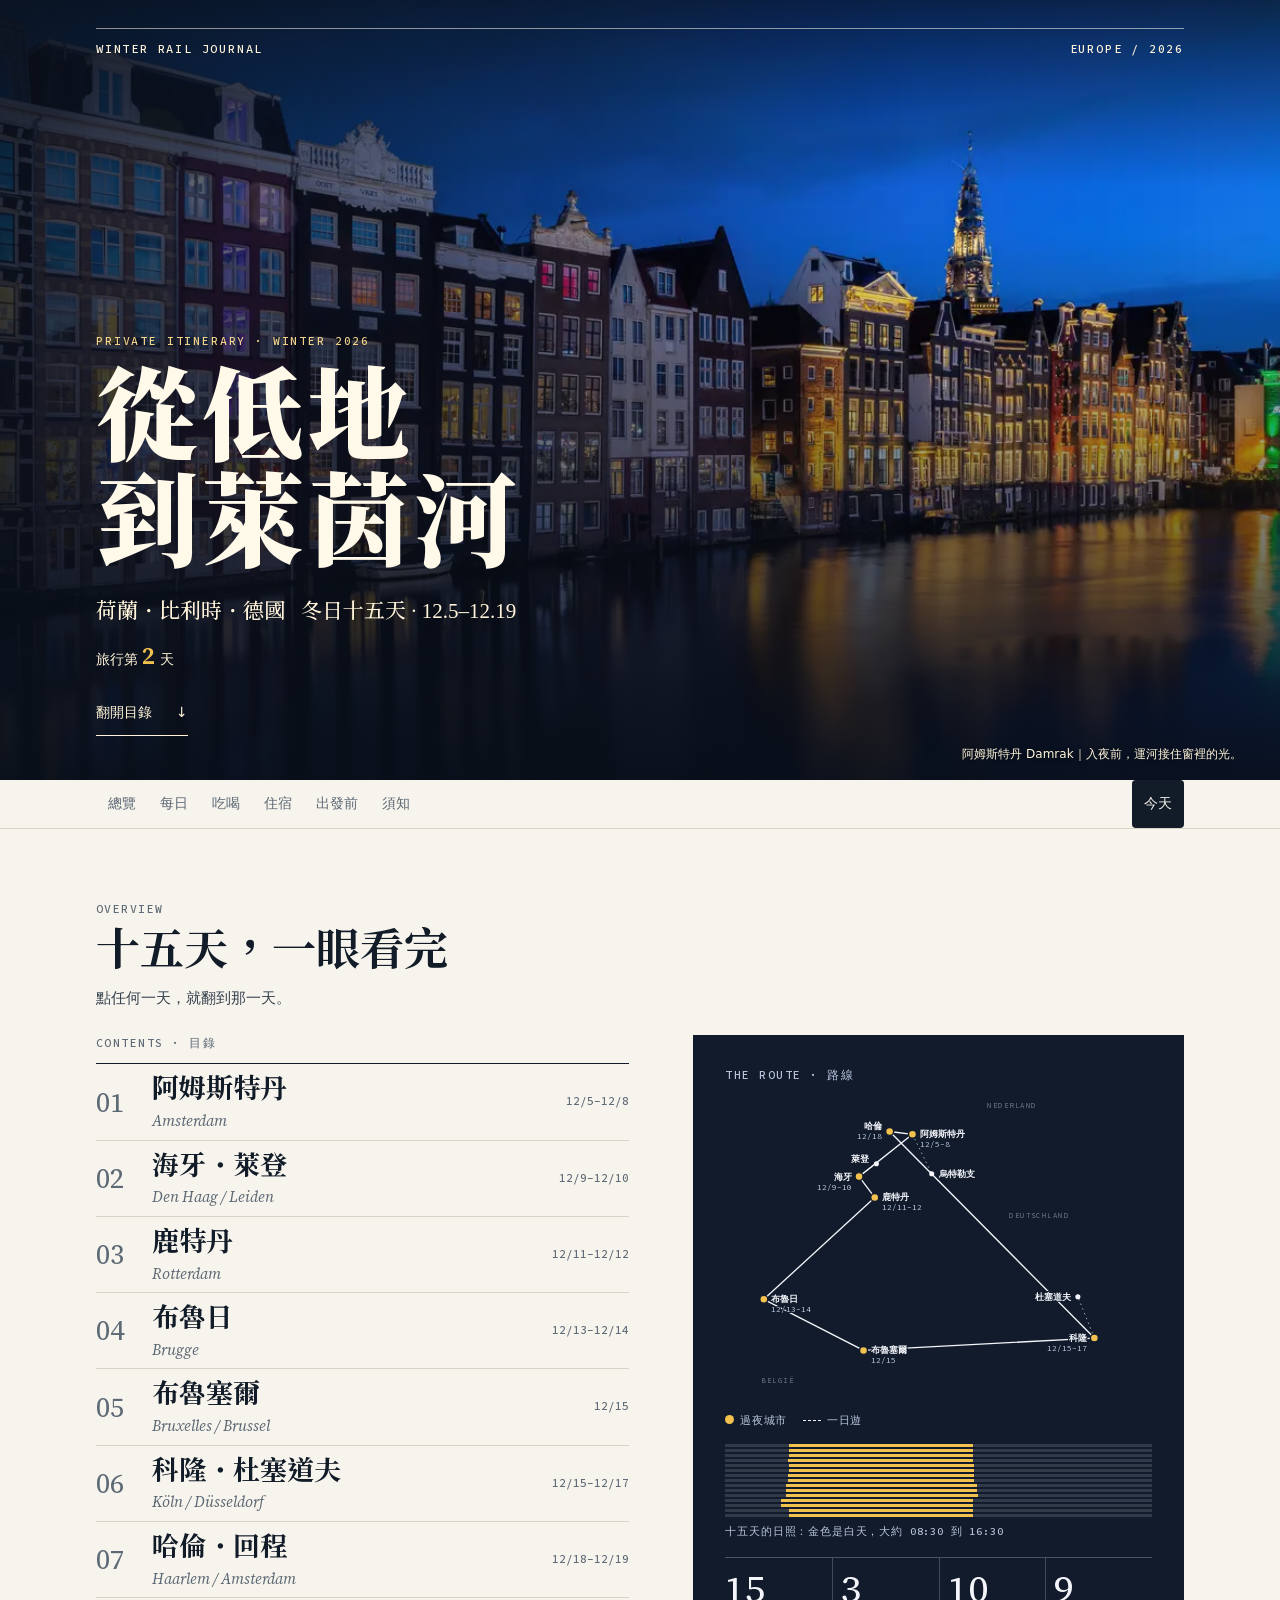
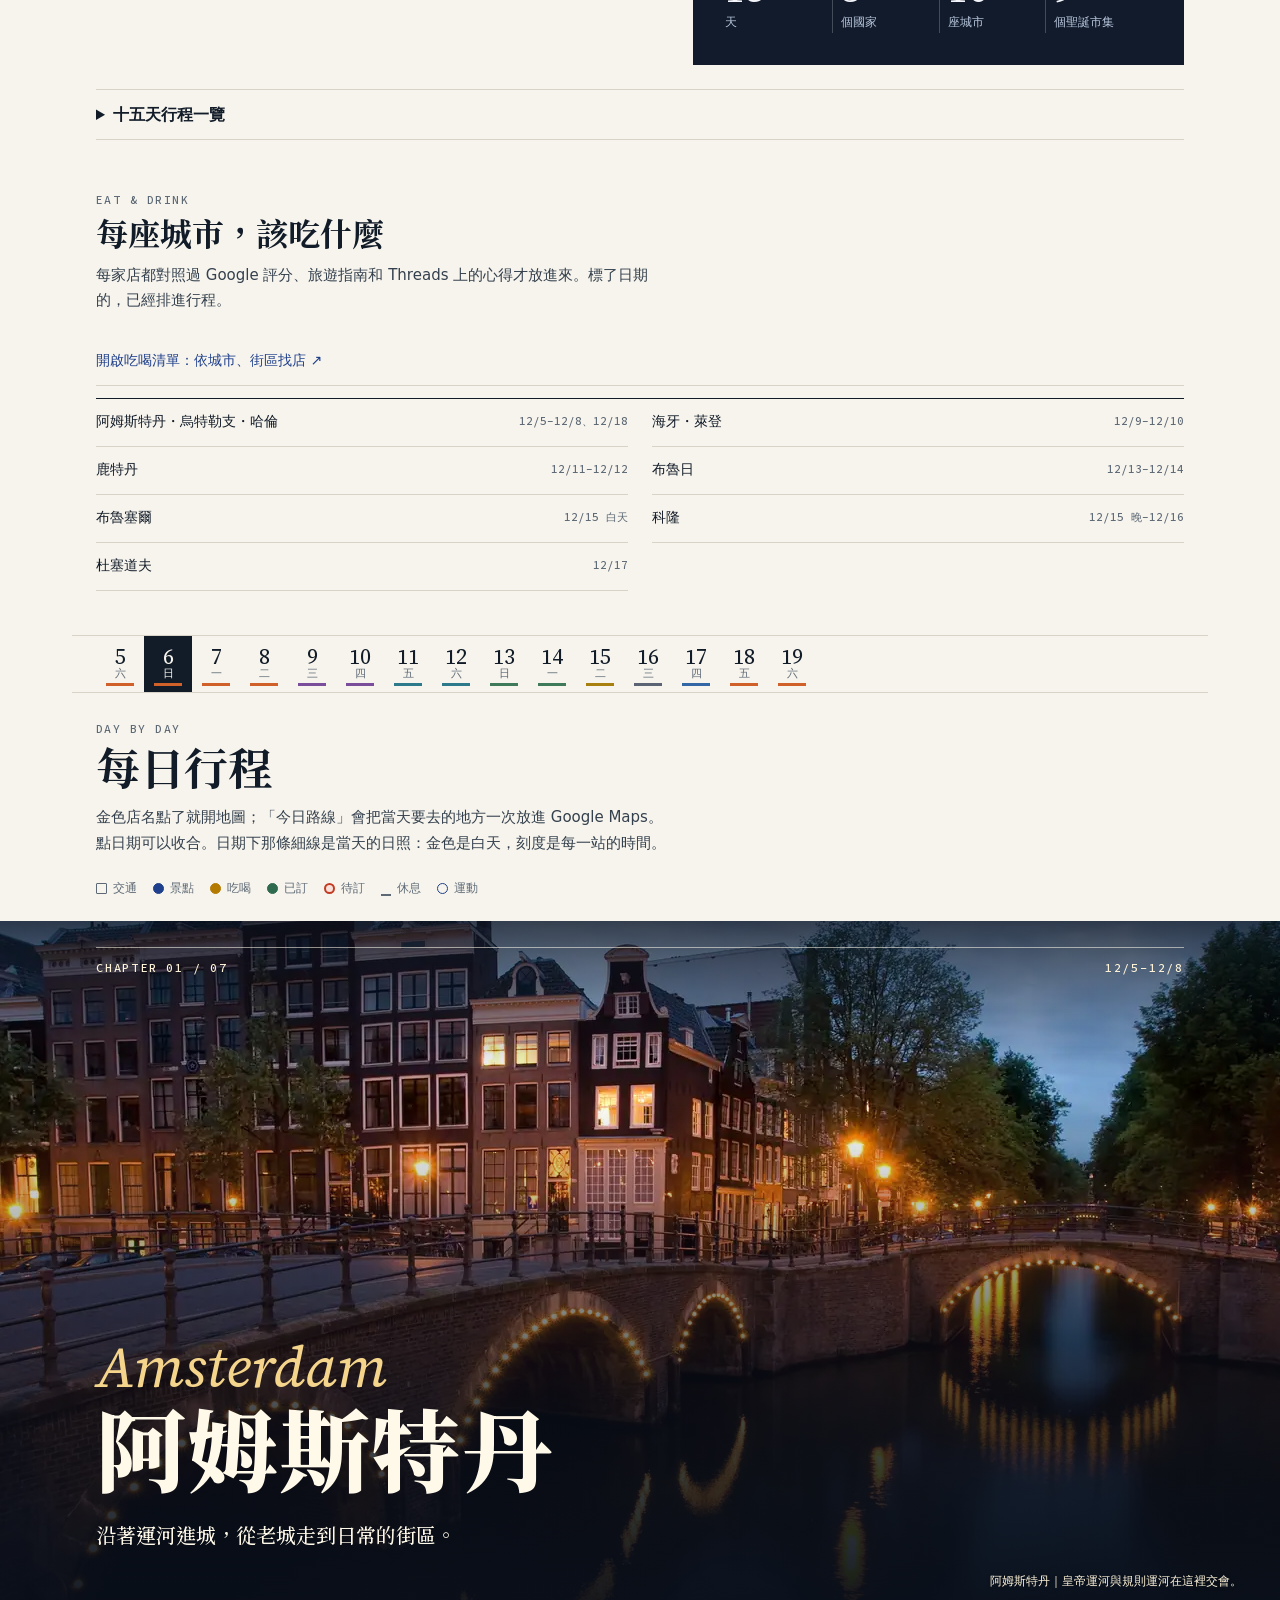
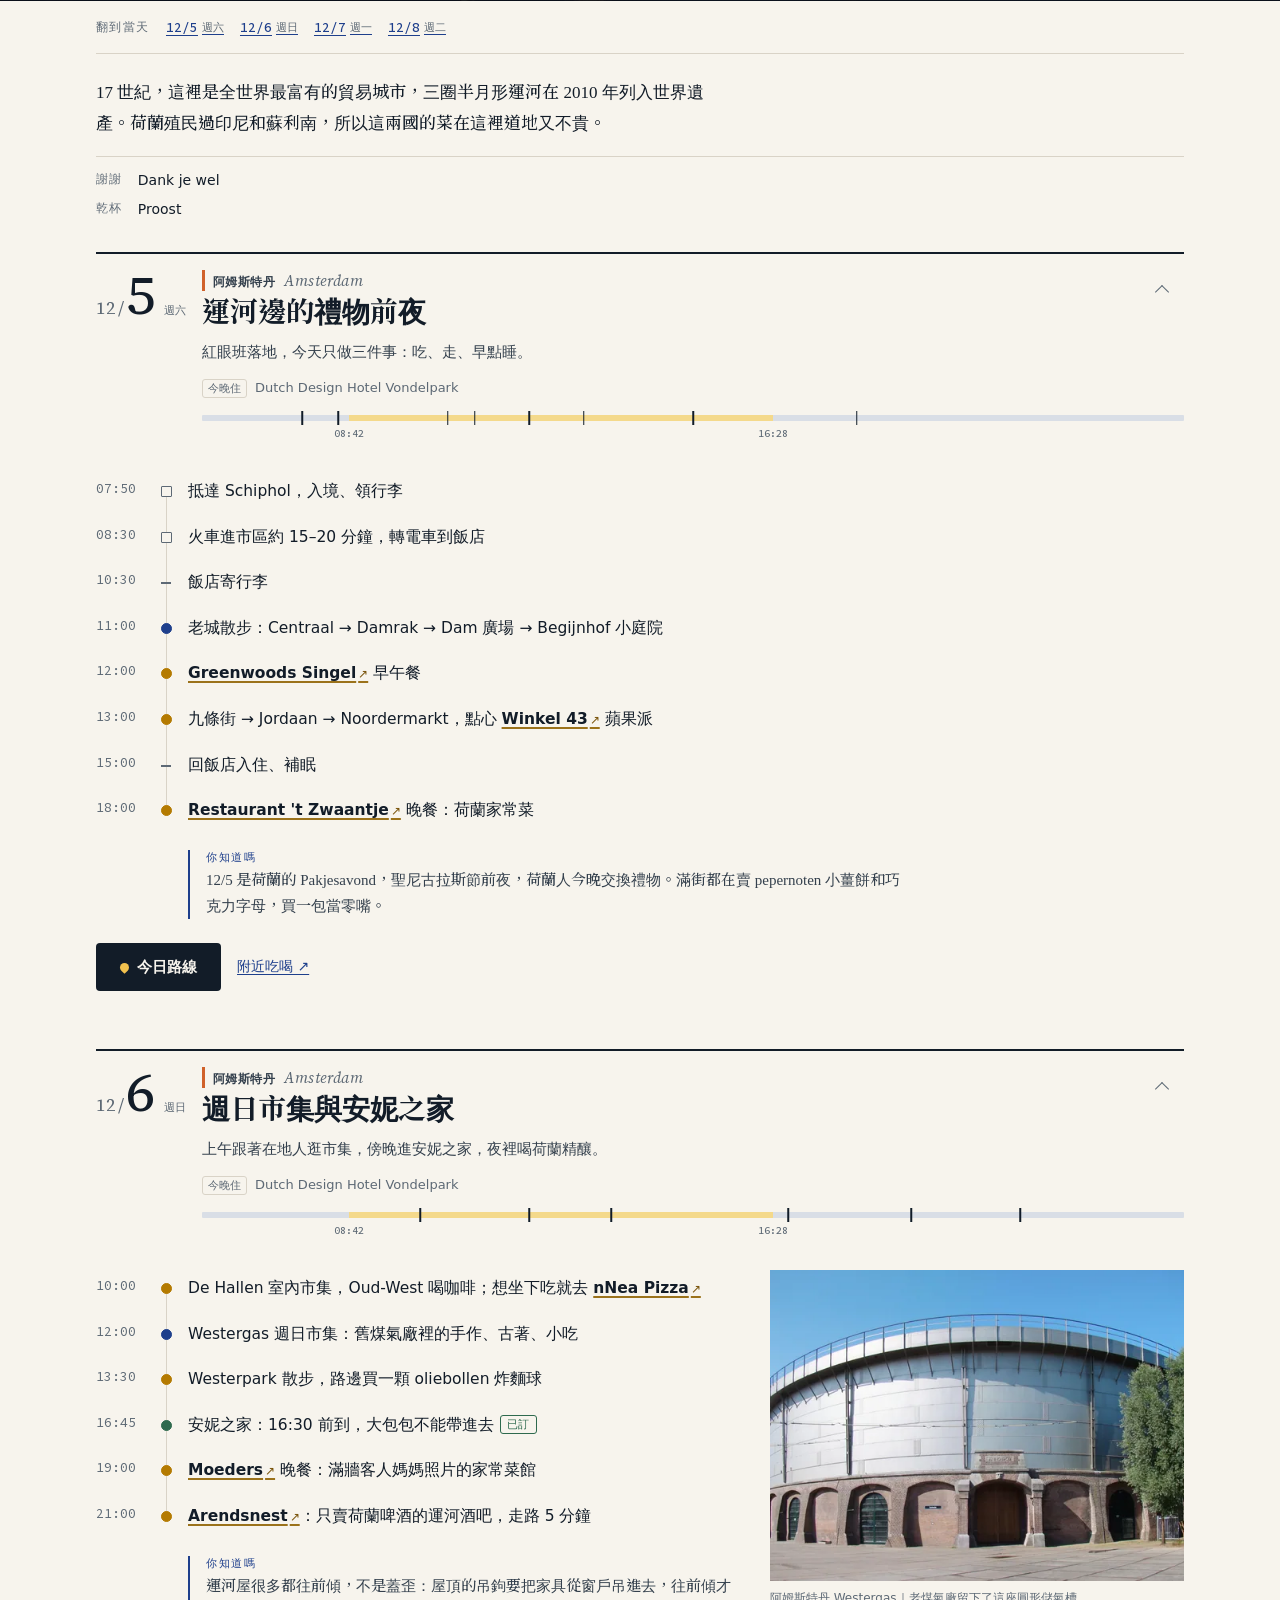
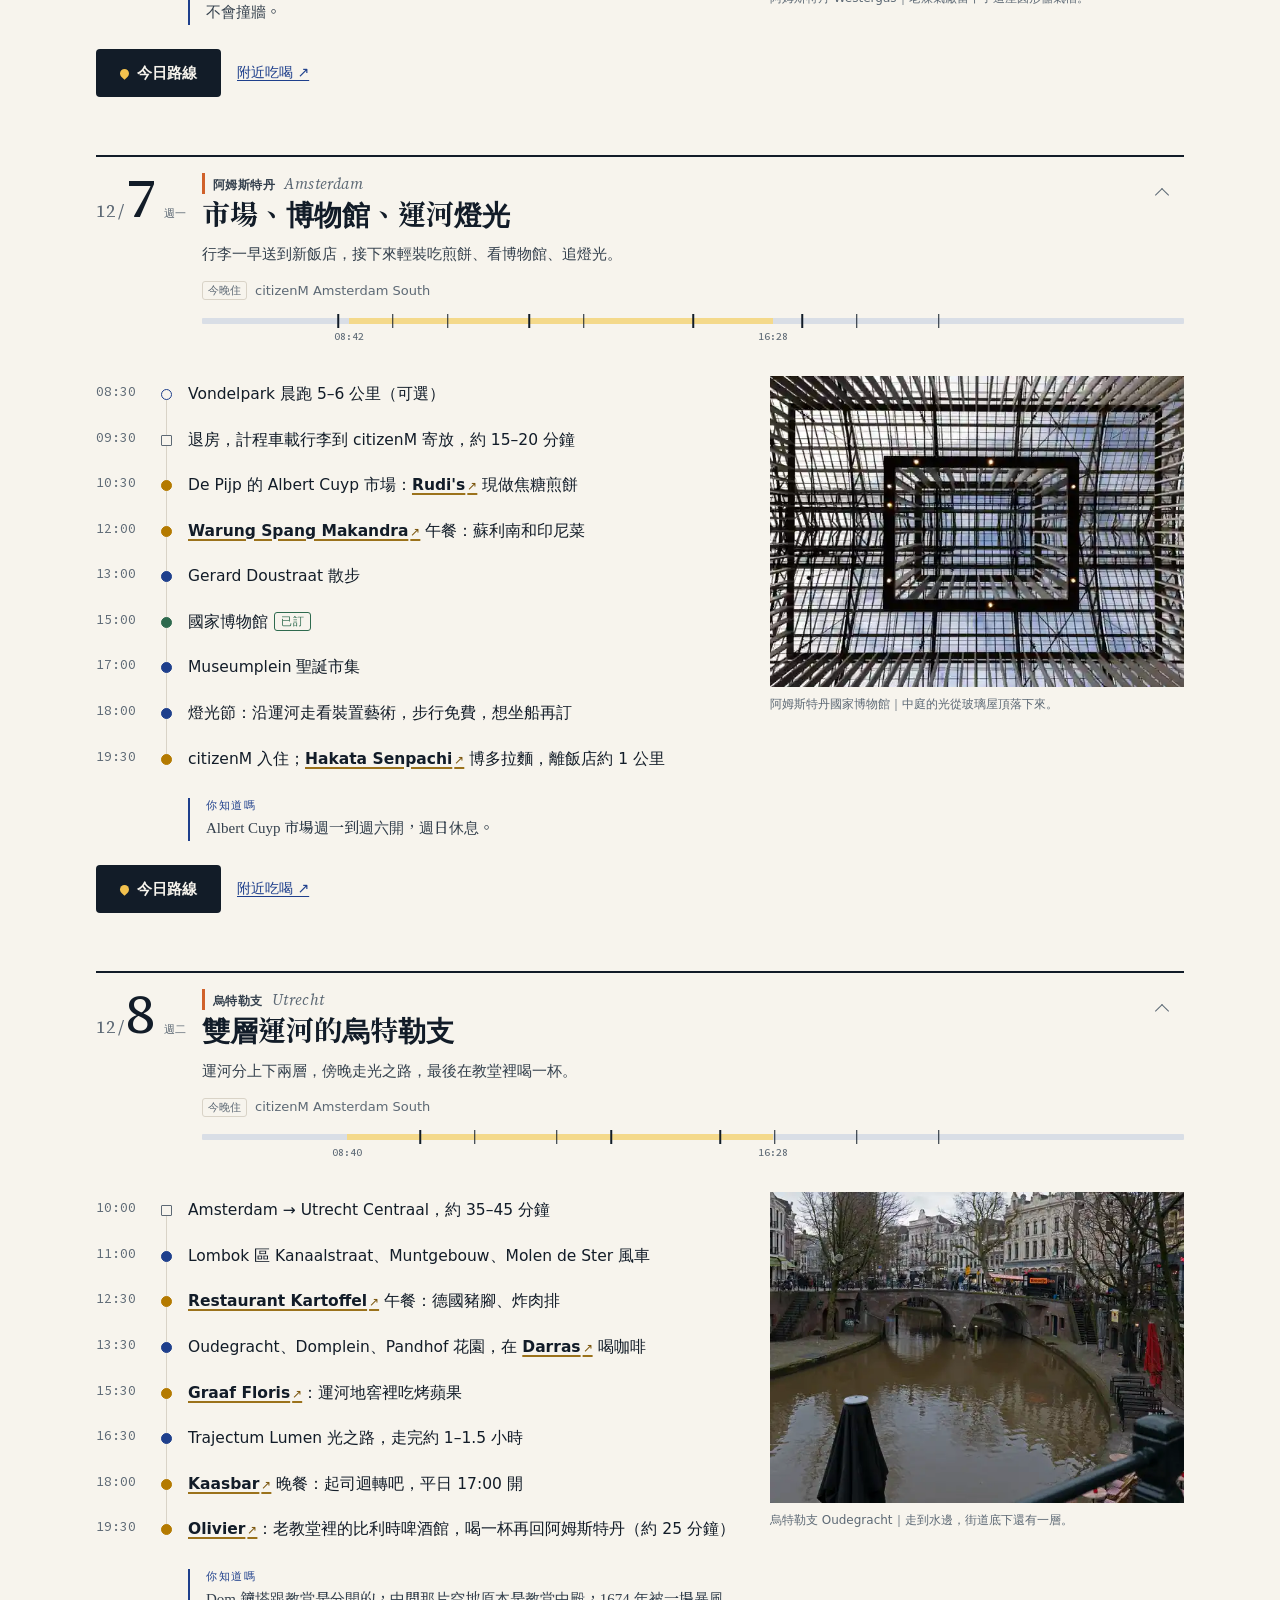
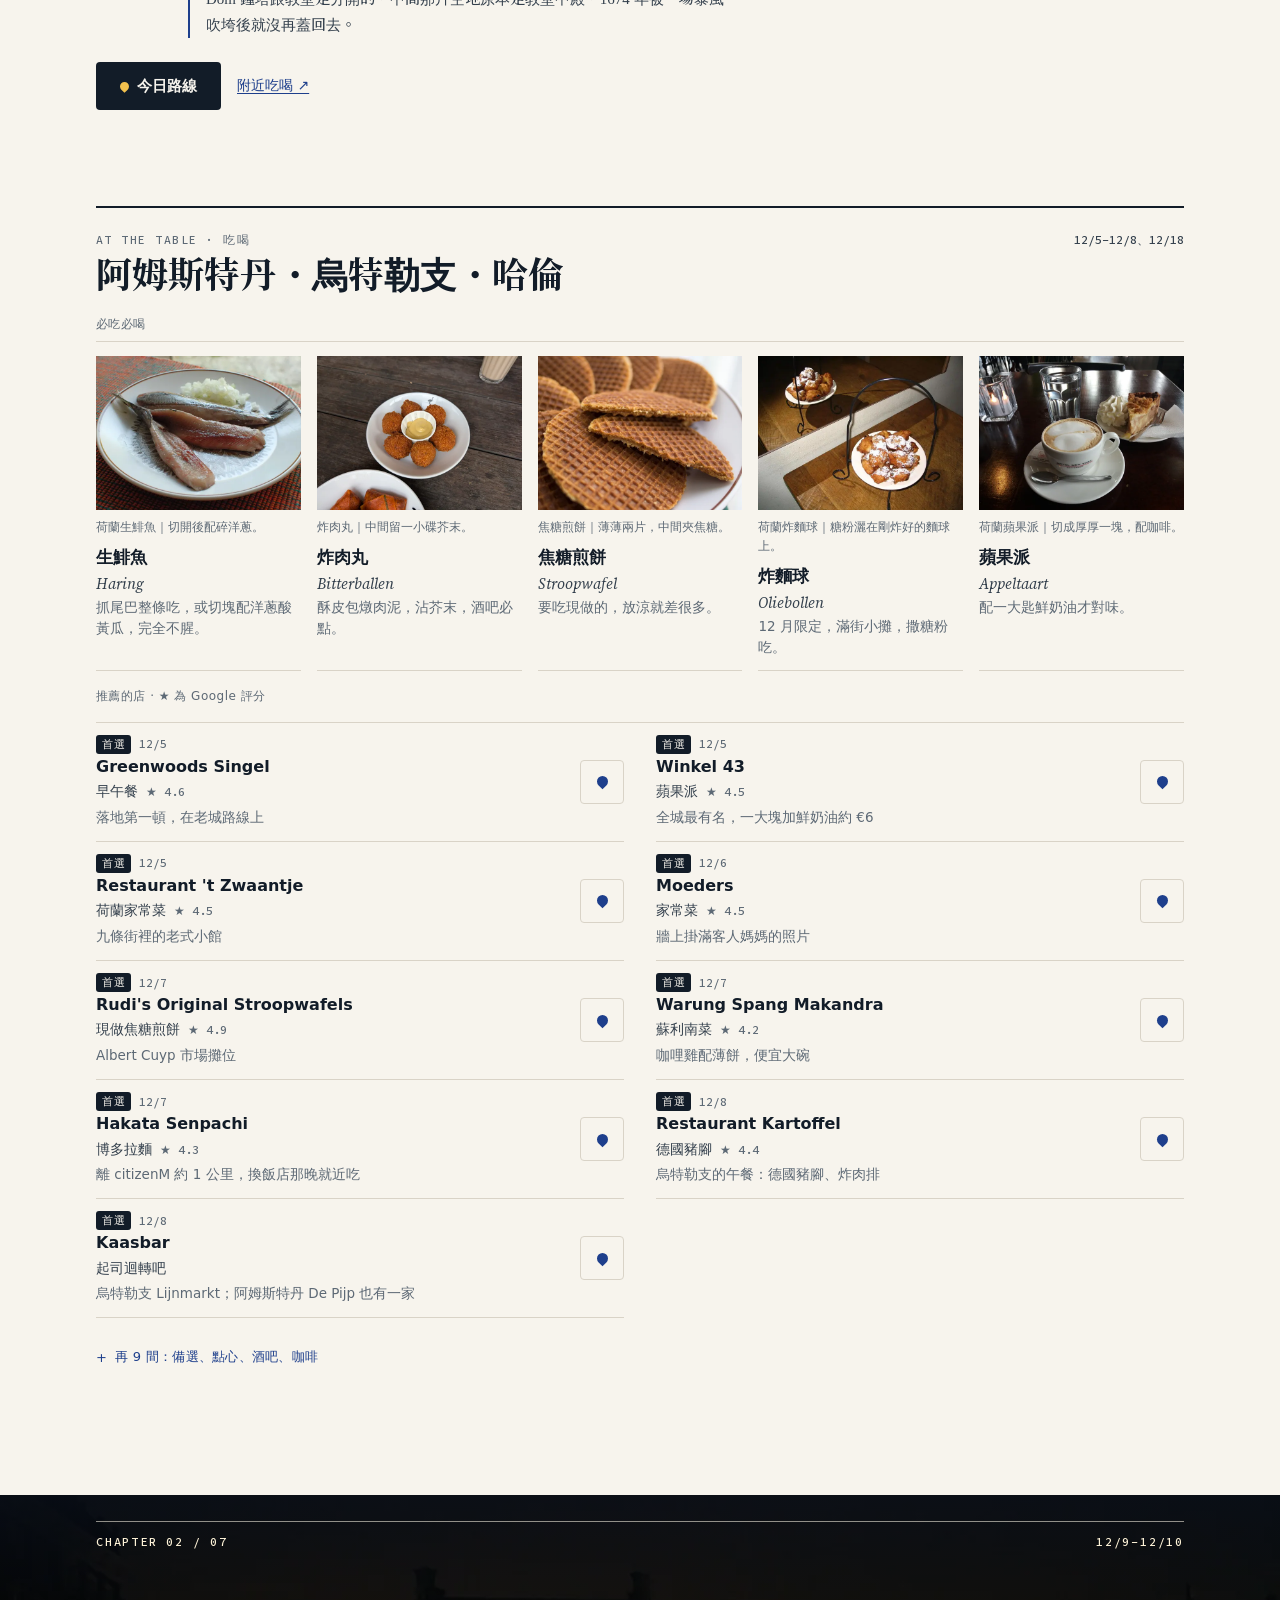
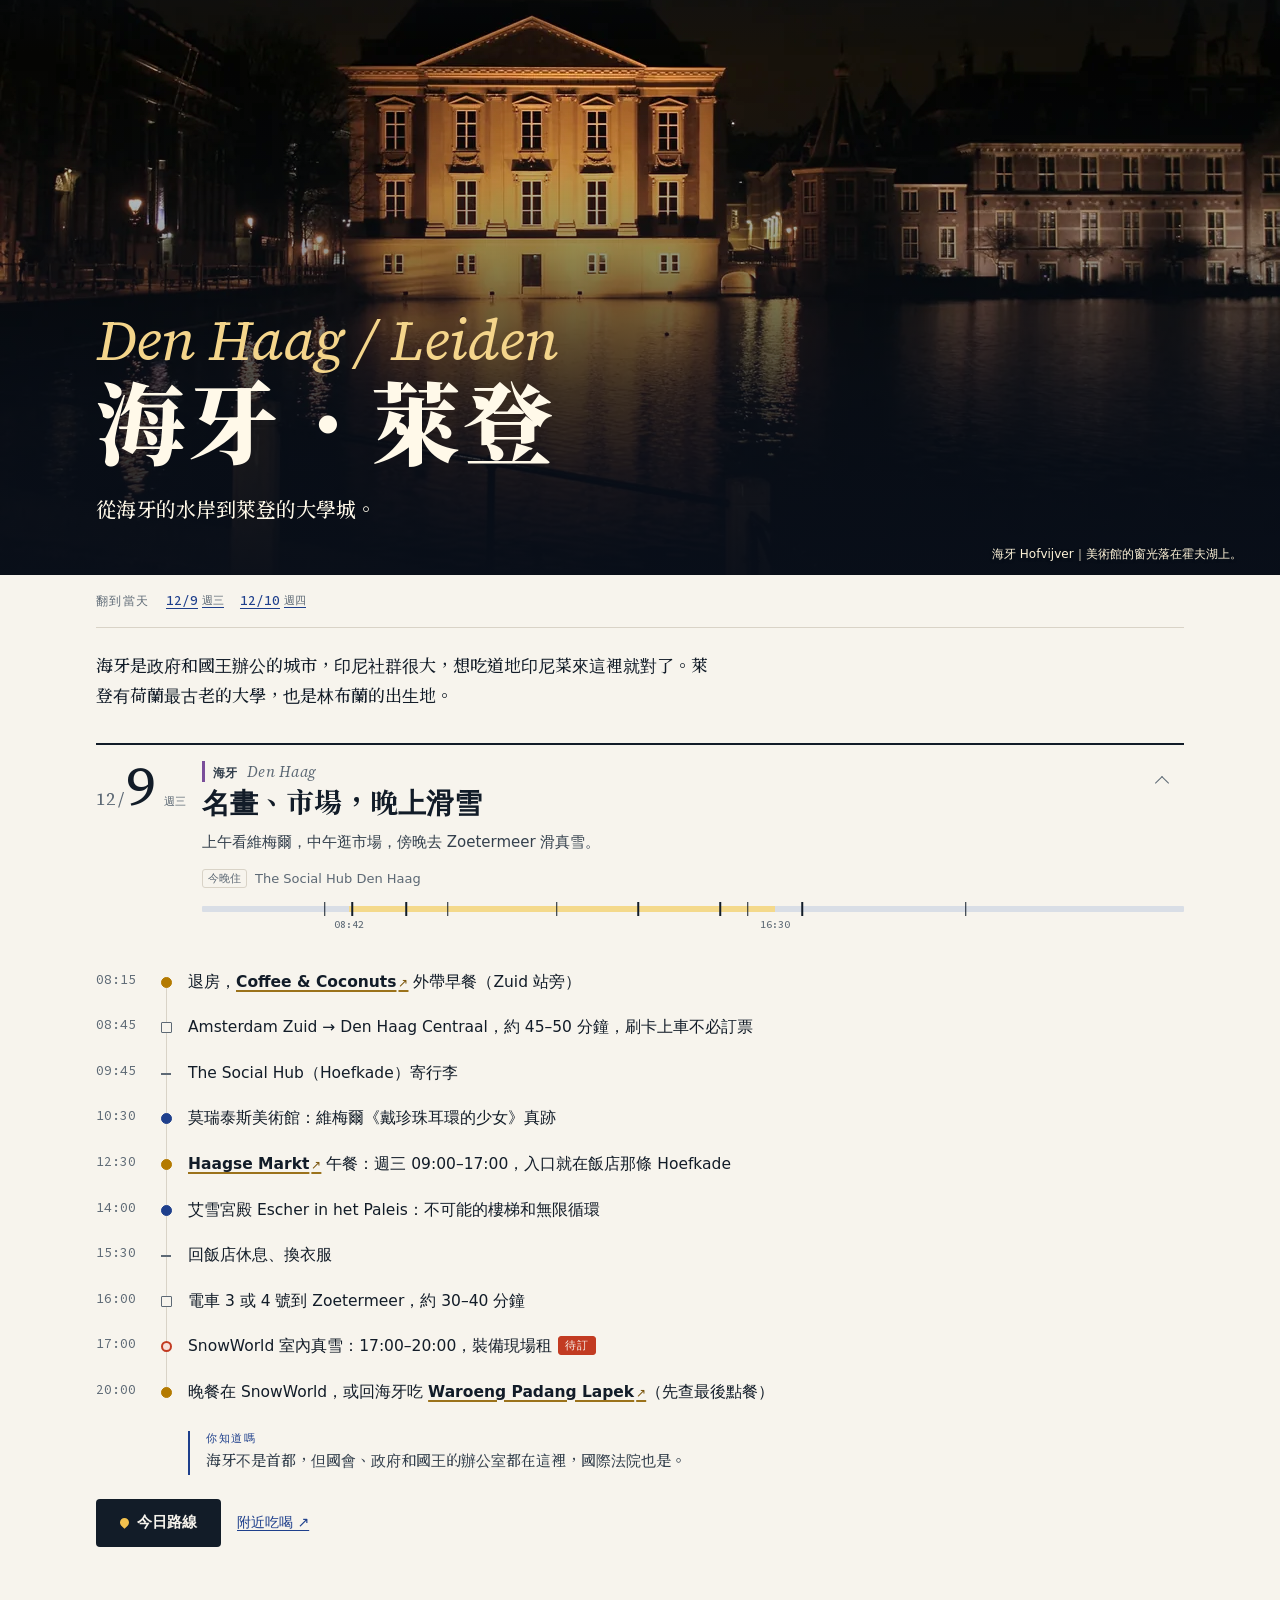
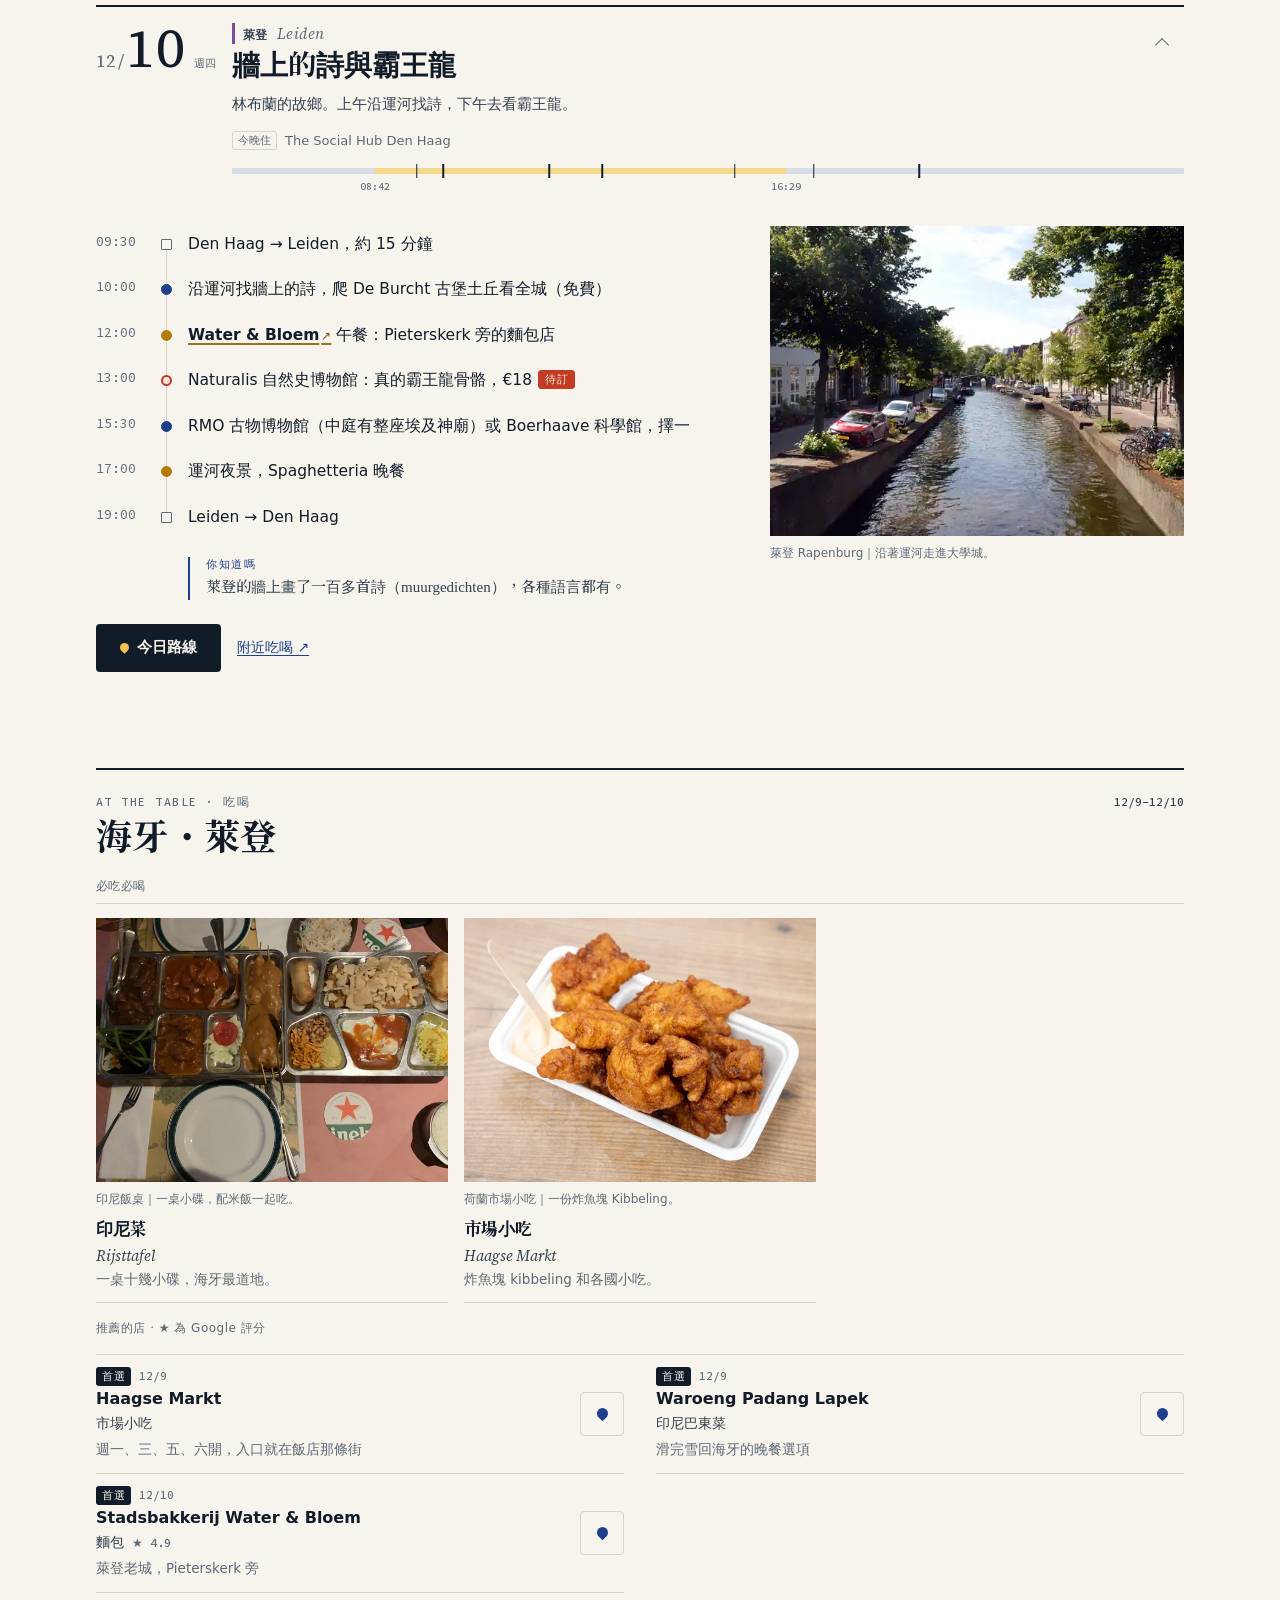
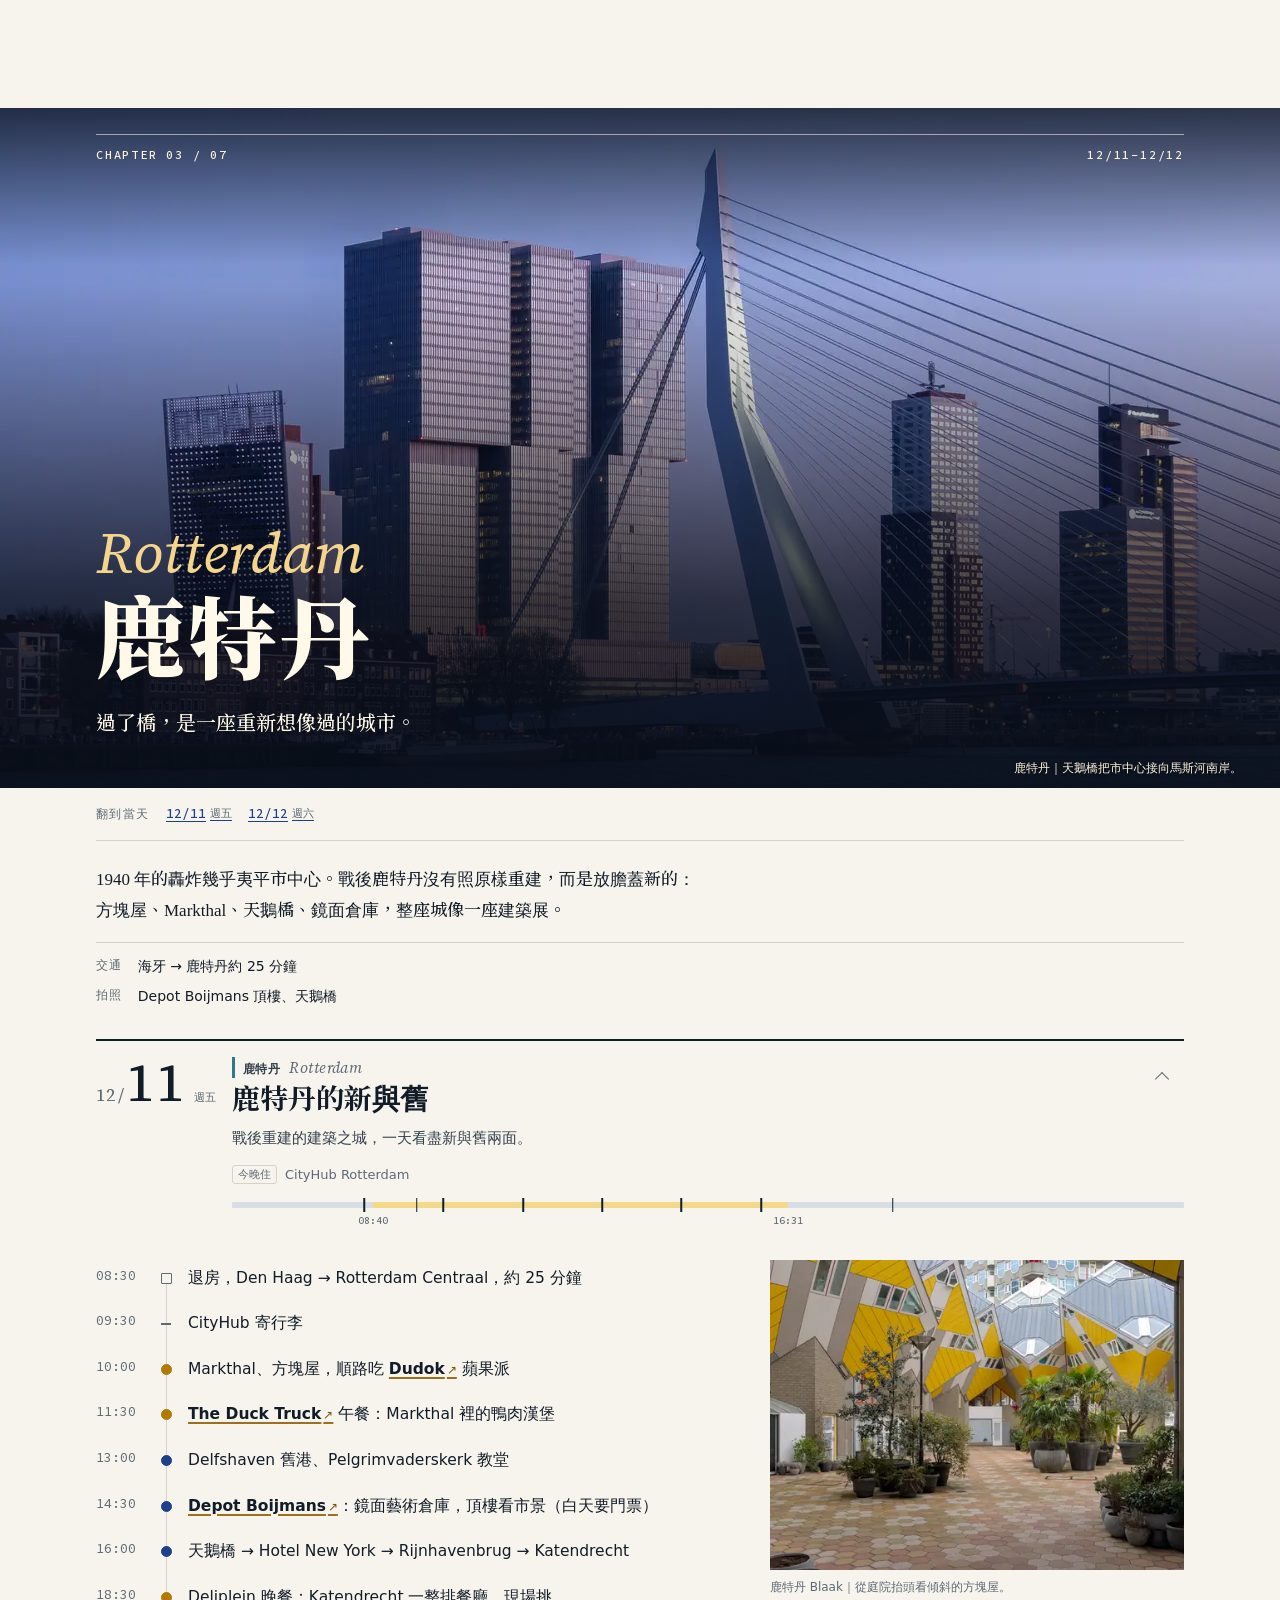
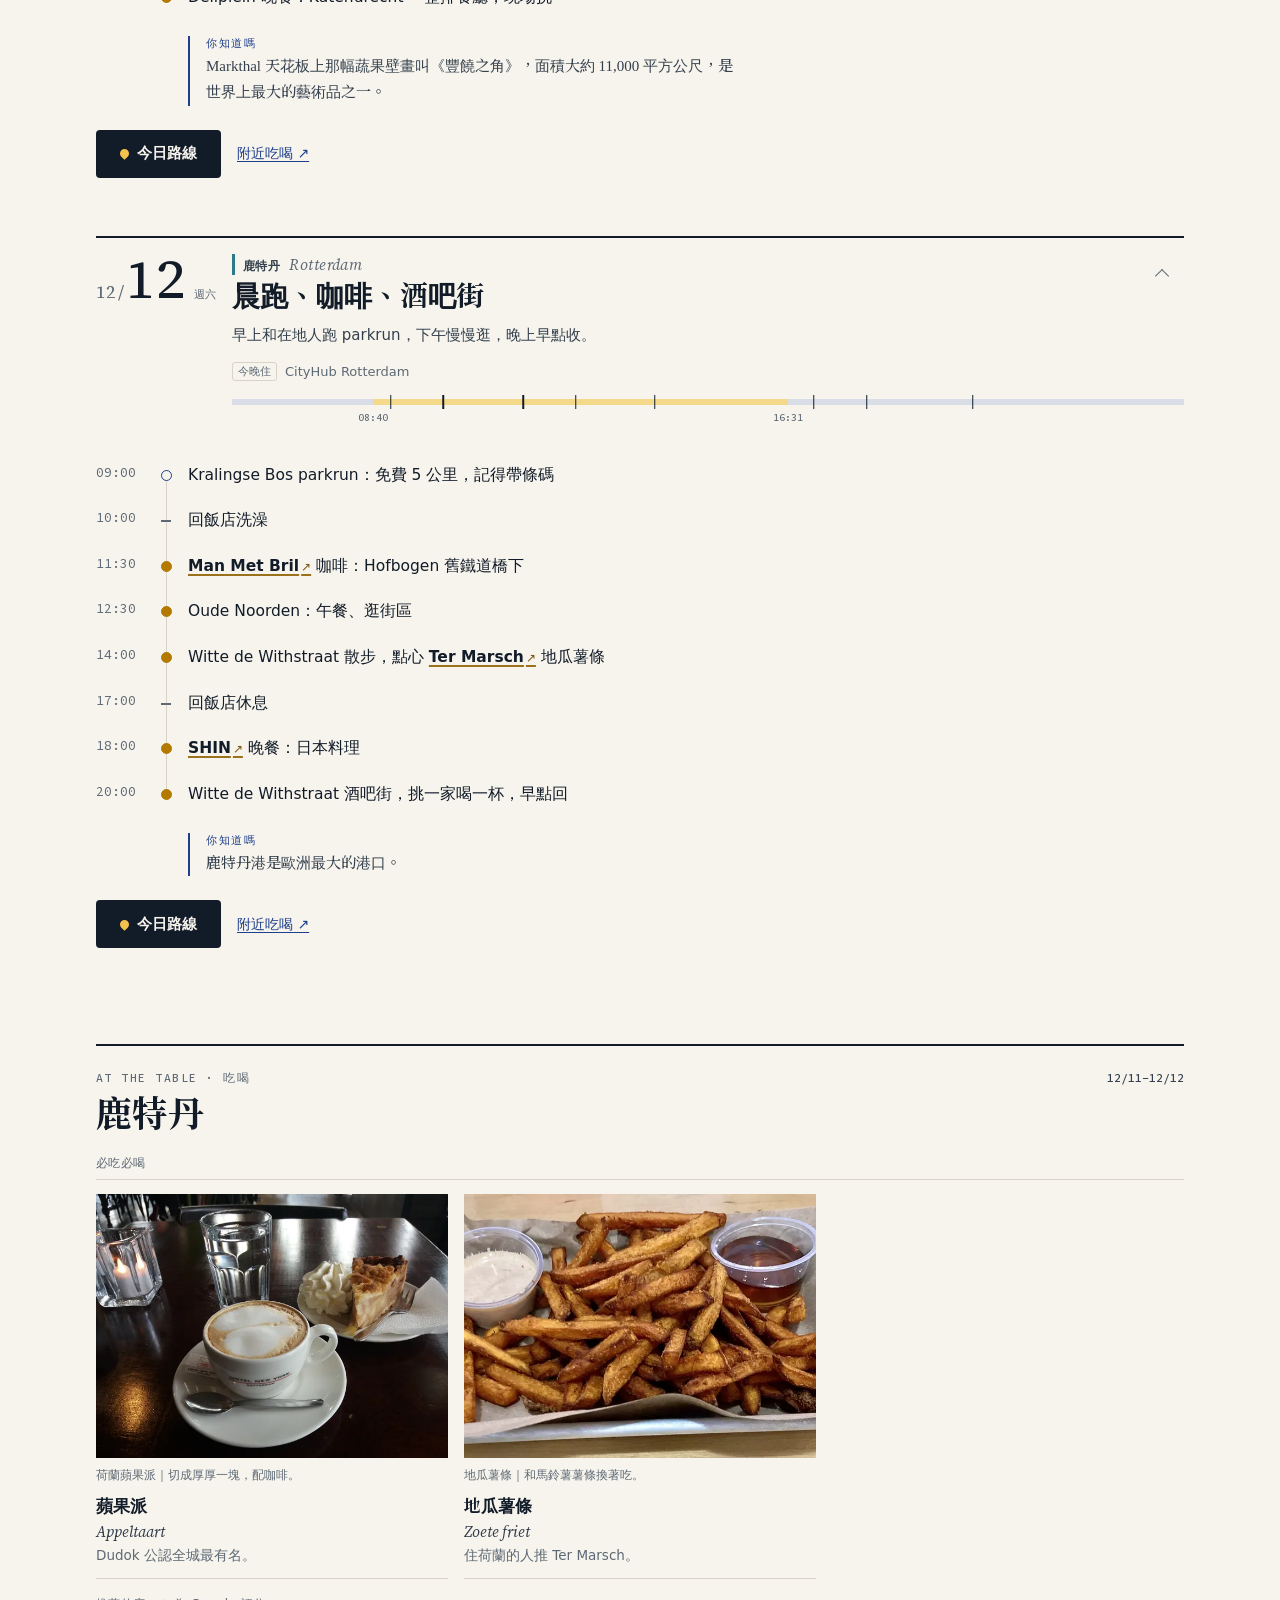
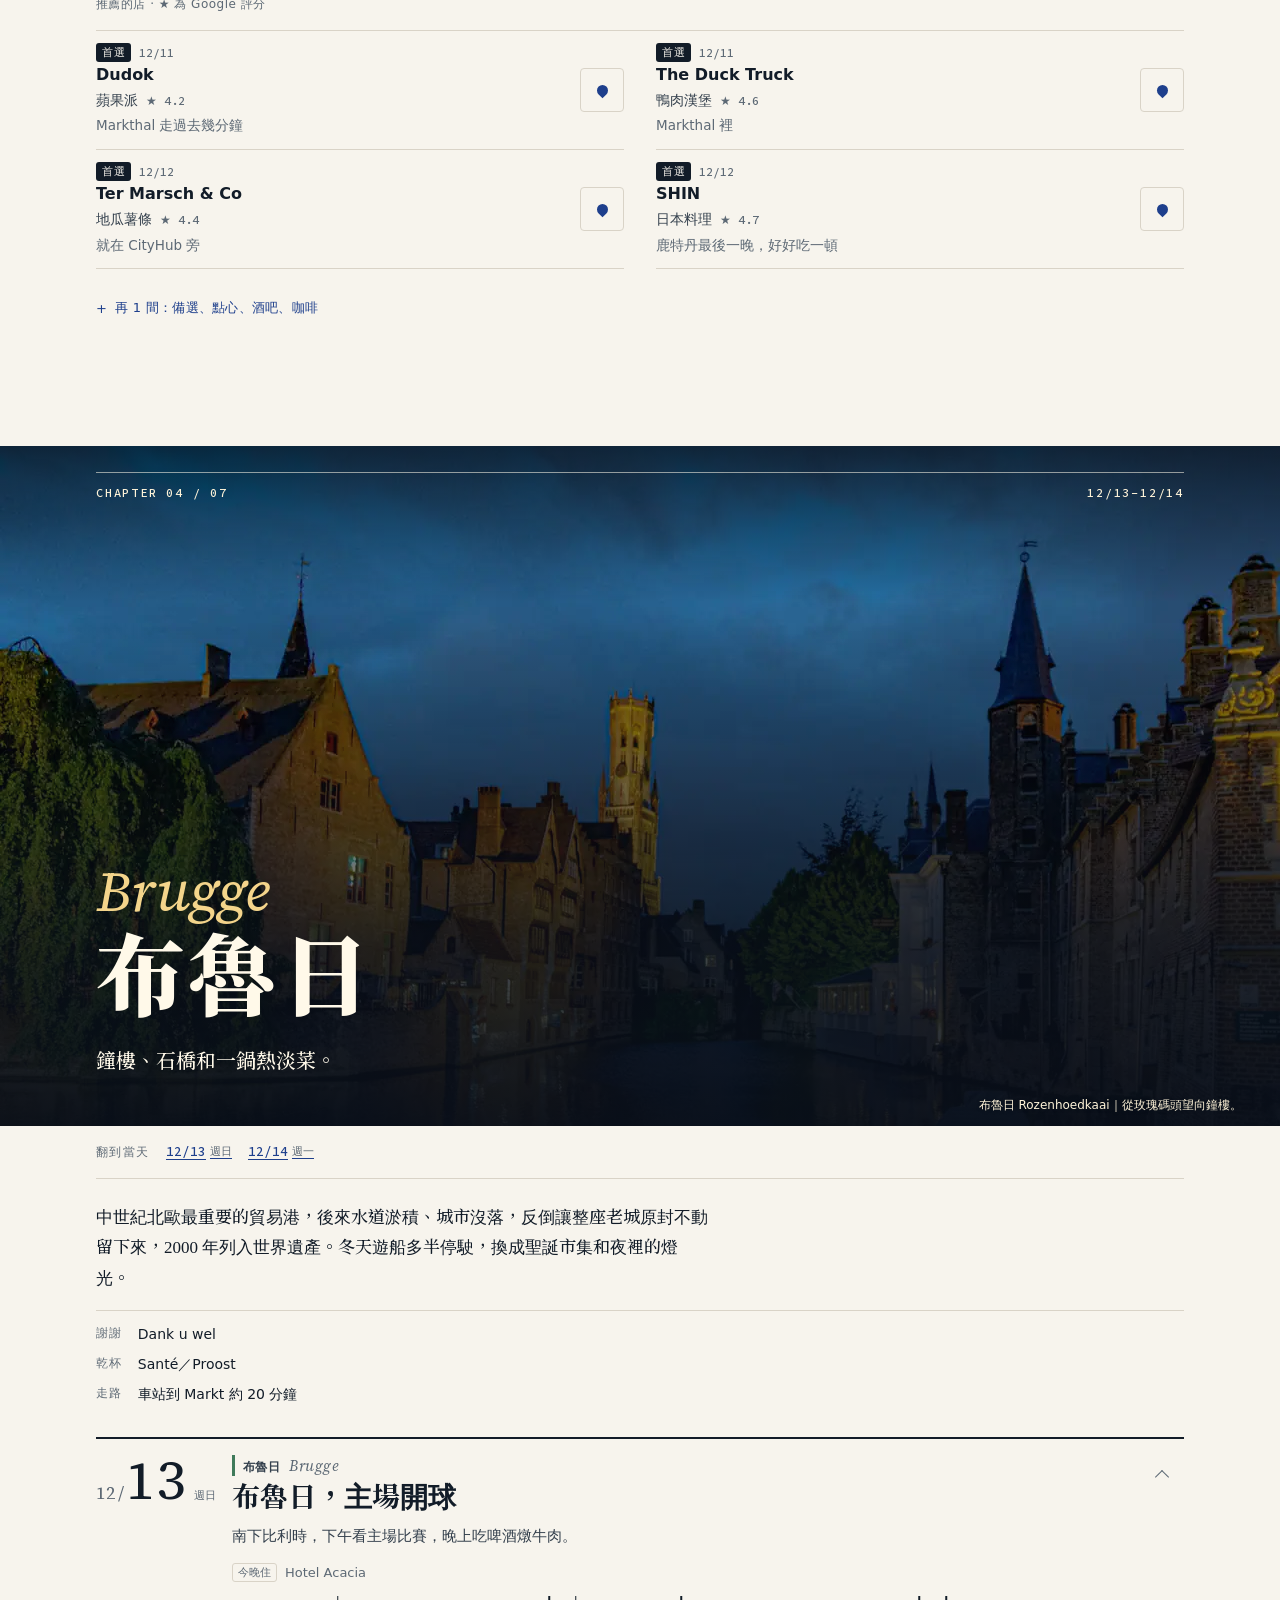
==== commit c3042a89: "Add a city and neighborhood dining directory" ====
--- a/index.html
+++ b/index.html
@@ -464,6 +464,8 @@
  .dishes[data-count="5"]{grid-template-columns:repeat(5,minmax(0,1fr))}
 }
 html{overflow-x:clip}
+.day-act{display:flex;align-items:center;gap:8px 16px;flex-wrap:wrap}
+.nearby-food{display:inline-flex;align-items:center;min-height:44px;color:var(--delft);font-size:14px;text-underline-offset:3px}
 </style>
 </head>
 <body>
@@ -488,7 +490,7 @@
     <ul>
       <li><a href="#overview">總覽</a></li>
       <li><a href="#days">每日</a></li>
-      <li><a href="#guides">吃喝</a></li>
+      <li><a href="food.html">吃喝</a></li>
       <li><a href="#stays">住宿</a></li>
       <li><a href="#todo">出發前</a></li>
       <li><a href="#info">須知</a></li>
@@ -610,6 +612,7 @@
 </a></div></details>
     <section class="food-index" id="guides">
       <div class="block-head"><div class="kicker">Eat &amp; drink</div><h2>每座城市，該吃什麼</h2><p>每家店都對照過 Google 評分、旅遊指南和 Threads 上的心得才放進來。標了日期的，已經排進行程。</p></div>
+      <p><a class="nearby-food" href="food.html">開啟吃喝清單：依城市、街區找店 ↗</a></p>
       <ul><li><a href="#g-ams">阿姆斯特丹・烏特勒支・哈倫<span>12/5–12/8、12/18</span></a></li><li><a href="#g-dh">海牙・萊登<span>12/9–12/10</span></a></li><li><a href="#g-rtm">鹿特丹<span>12/11–12/12</span></a></li><li><a href="#g-bru">布魯日<span>12/13–12/14</span></a></li><li><a href="#g-bxl">布魯塞爾<span>12/15 白天</span></a></li><li><a href="#g-kol">科隆<span>12/15 晚–12/16</span></a></li><li><a href="#g-dus">杜塞道夫<span>12/17</span></a></li></ul>
     </section>
   </section>
@@ -652,7 +655,7 @@
     <div class="day-plan">
     <ol class="tl"><li class="k-go"><span class="t">07:50</span><span class="mark" title="交通"></span><span class="x">抵達 Schiphol，入境、領行李</span></li><li class="k-go"><span class="t">08:30</span><span class="mark" title="交通"></span><span class="x">火車進市區約 15–20 分鐘，轉電車到飯店</span></li><li class="k-rest"><span class="t">10:30</span><span class="mark" title="休息"></span><span class="x">飯店寄行李</span></li><li class="k-see"><span class="t">11:00</span><span class="mark" title="景點"></span><span class="x">老城散步：Centraal → Damrak → Dam 廣場 → Begijnhof 小庭院</span></li><li class="k-eat"><span class="t">12:00</span><span class="mark" title="吃喝"></span><span class="x"><a class="plink" href="https://www.google.com/maps/search/?api=1&amp;query=Greenwoods+Singel+103+Amsterdam" target="_blank" rel="noopener"><b>Greenwoods Singel</b></a> 早午餐</span></li><li class="k-eat"><span class="t">13:00</span><span class="mark" title="吃喝"></span><span class="x">九條街 → Jordaan → Noordermarkt，點心 <a class="plink" href="https://www.google.com/maps/search/?api=1&amp;query=Winkel+43+Noordermarkt+Amsterdam" target="_blank" rel="noopener"><b>Winkel 43</b></a> 蘋果派</span></li><li class="k-rest"><span class="t">15:00</span><span class="mark" title="休息"></span><span class="x">回飯店入住、補眠</span></li><li class="k-eat"><span class="t">18:00</span><span class="mark" title="吃喝"></span><span class="x"><a class="plink" href="https://www.google.com/maps/search/?api=1&amp;query=Restaurant+t+Zwaantje+Berenstraat+Amsterdam" target="_blank" rel="noopener"><b>Restaurant &#x27;t Zwaantje</b></a> 晚餐：荷蘭家常菜</span></li></ol>
     <p class="fact"><span>你知道嗎</span>12/5 是荷蘭的 Pakjesavond，聖尼古拉斯節前夜，荷蘭人今晚交換禮物。滿街都在賣 pepernoten 小薑餅和巧克力字母，買一包當零嘴。</p>
-    <div class="day-act"><a class="pin pin-strong" href="https://www.google.com/maps/dir/?api=1&amp;origin=Amsterdam+Centraal&amp;destination=Restaurant+t+Zwaantje+Amsterdam&amp;waypoints=Dam%20Square%20Amsterdam%7CBegijnhof%20Amsterdam%7CGreenwoods%20Singel%20103%20Amsterdam%7CWinkel%2043%20Noordermarkt%20Amsterdam&amp;travelmode=walking" target="_blank" rel="noopener">今日路線</a></div>
+    <div class="day-act"><a class="pin pin-strong" href="https://www.google.com/maps/dir/?api=1&amp;origin=Amsterdam+Centraal&amp;destination=Restaurant+t+Zwaantje+Amsterdam&amp;waypoints=Dam%20Square%20Amsterdam%7CBegijnhof%20Amsterdam%7CGreenwoods%20Singel%20103%20Amsterdam%7CWinkel%2043%20Noordermarkt%20Amsterdam&amp;travelmode=walking" target="_blank" rel="noopener">今日路線</a><a class="nearby-food" href="food.html#city-ams">附近吃喝 ↗</a></div>
     </div>
 
   </div>
@@ -673,7 +676,7 @@
     <div class="day-plan">
     <ol class="tl"><li class="k-eat"><span class="t">10:00</span><span class="mark" title="吃喝"></span><span class="x">De Hallen 室內市集，Oud-West 喝咖啡；想坐下吃就去 <a class="plink" href="https://www.google.com/maps/search/?api=1&amp;query=nNea+Pizza+Bilderdijkstraat+Amsterdam" target="_blank" rel="noopener"><b>nNea Pizza</b></a></span></li><li class="k-see"><span class="t">12:00</span><span class="mark" title="景點"></span><span class="x">Westergas 週日市集：舊煤氣廠裡的手作、古著、小吃</span></li><li class="k-eat"><span class="t">13:30</span><span class="mark" title="吃喝"></span><span class="x">Westerpark 散步，路邊買一顆 oliebollen 炸麵球</span></li><li class="k-book"><span class="t">16:45</span><span class="mark" title="已訂"></span><span class="x">安妮之家：16:30 前到，大包包不能帶進去<span class="chip k-book">已訂</span></span></li><li class="k-eat"><span class="t">19:00</span><span class="mark" title="吃喝"></span><span class="x"><a class="plink" href="https://www.google.com/maps/search/?api=1&amp;query=Moeders+Rozengracht+Amsterdam" target="_blank" rel="noopener"><b>Moeders</b></a> 晚餐：滿牆客人媽媽照片的家常菜館</span></li><li class="k-eat"><span class="t">21:00</span><span class="mark" title="吃喝"></span><span class="x"><a class="plink" href="https://www.google.com/maps/search/?api=1&amp;query=Arendsnest+Herengracht+90+Amsterdam" target="_blank" rel="noopener"><b>Arendsnest</b></a>：只賣荷蘭啤酒的運河酒吧，走路 5 分鐘</span></li></ol>
     <p class="fact"><span>你知道嗎</span>運河屋很多都往前傾，不是蓋歪：屋頂的吊鉤要把家具從窗戶吊進去，往前傾才不會撞牆。</p>
-    <div class="day-act"><a class="pin pin-strong" href="https://www.google.com/maps/dir/?api=1&amp;origin=Dutch+Design+Hotel+Vondelpark+Amsterdam&amp;destination=Arendsnest+Herengracht+90+Amsterdam&amp;waypoints=De%20Hallen%20Amsterdam%7CWestergas%20Amsterdam%7CAnne%20Frank%20House%7CMoeders%20Rozengracht%20Amsterdam&amp;travelmode=walking" target="_blank" rel="noopener">今日路線</a></div>
+    <div class="day-act"><a class="pin pin-strong" href="https://www.google.com/maps/dir/?api=1&amp;origin=Dutch+Design+Hotel+Vondelpark+Amsterdam&amp;destination=Arendsnest+Herengracht+90+Amsterdam&amp;waypoints=De%20Hallen%20Amsterdam%7CWestergas%20Amsterdam%7CAnne%20Frank%20House%7CMoeders%20Rozengracht%20Amsterdam&amp;travelmode=walking" target="_blank" rel="noopener">今日路線</a><a class="nearby-food" href="food.html#city-ams">附近吃喝 ↗</a></div>
     </div>
     <figure class="photo day-photo" style="--focus:56% 52%"><img src="assets/img/ams/westergas-640.webp" srcset="assets/img/ams/westergas-640.webp 640w, assets/img/ams/westergas-1280.webp 1280w, assets/img/ams/westergas-1920.webp 1920w" sizes="(min-width: 1100px) 450px, (min-width: 761px) 40vw, 95vw" width="640" height="390" alt="阿姆斯特丹 Westergas 園區圓形儲氣槽的磚牆外觀" loading="lazy" decoding="async"><figcaption>阿姆斯特丹 Westergas｜老煤氣廠留下了這座圓形儲氣槽。</figcaption></figure>
   </div>
@@ -694,7 +697,7 @@
     <div class="day-plan">
     <ol class="tl"><li class="k-run"><span class="t">08:30</span><span class="mark" title="運動"></span><span class="x">Vondelpark 晨跑 5–6 公里（可選）</span></li><li class="k-go"><span class="t">09:30</span><span class="mark" title="交通"></span><span class="x">退房，計程車載行李到 citizenM 寄放，約 15–20 分鐘</span></li><li class="k-eat"><span class="t">10:30</span><span class="mark" title="吃喝"></span><span class="x">De Pijp 的 Albert Cuyp 市場：<a class="plink" href="https://www.google.com/maps/search/?api=1&amp;query=Rudis+Original+Stroopwafels+Albert+Cuyp+Amsterdam" target="_blank" rel="noopener"><b>Rudi&#x27;s</b></a> 現做焦糖煎餅</span></li><li class="k-eat"><span class="t">12:00</span><span class="mark" title="吃喝"></span><span class="x"><a class="plink" href="https://www.google.com/maps/search/?api=1&amp;query=Warung+Spang+Makandra+Amsterdam" target="_blank" rel="noopener"><b>Warung Spang Makandra</b></a> 午餐：蘇利南和印尼菜</span></li><li class="k-see"><span class="t">13:00</span><span class="mark" title="景點"></span><span class="x">Gerard Doustraat 散步</span></li><li class="k-book"><span class="t">15:00</span><span class="mark" title="已訂"></span><span class="x">國家博物館<span class="chip k-book">已訂</span></span></li><li class="k-see"><span class="t">17:00</span><span class="mark" title="景點"></span><span class="x">Museumplein 聖誕市集</span></li><li class="k-see"><span class="t">18:00</span><span class="mark" title="景點"></span><span class="x">燈光節：沿運河走看裝置藝術，步行免費，想坐船再訂</span></li><li class="k-eat"><span class="t">19:30</span><span class="mark" title="吃喝"></span><span class="x">citizenM 入住；<a class="plink" href="https://www.google.com/maps/search/?api=1&amp;query=Hakata+Senpachi+Wielingenstraat+Amsterdam" target="_blank" rel="noopener"><b>Hakata Senpachi</b></a> 博多拉麵，離飯店約 1 公里</span></li></ol>
     <p class="fact"><span>你知道嗎</span>Albert Cuyp 市場週一到週六開，週日休息。</p>
-    <div class="day-act"><a class="pin pin-strong" href="https://www.google.com/maps/dir/?api=1&amp;origin=Albert+Cuyp+Market+Amsterdam&amp;destination=Museumplein+Amsterdam&amp;waypoints=Rudis%20Original%20Stroopwafels%20Amsterdam%7CWarung%20Spang%20Makandra%20Amsterdam%7CGerard%20Doustraat%20Amsterdam%7CRijksmuseum&amp;travelmode=walking" target="_blank" rel="noopener">今日路線</a></div>
+    <div class="day-act"><a class="pin pin-strong" href="https://www.google.com/maps/dir/?api=1&amp;origin=Albert+Cuyp+Market+Amsterdam&amp;destination=Museumplein+Amsterdam&amp;waypoints=Rudis%20Original%20Stroopwafels%20Amsterdam%7CWarung%20Spang%20Makandra%20Amsterdam%7CGerard%20Doustraat%20Amsterdam%7CRijksmuseum&amp;travelmode=walking" target="_blank" rel="noopener">今日路線</a><a class="nearby-food" href="food.html#city-ams">附近吃喝 ↗</a></div>
     </div>
     <figure class="photo day-photo" style="--focus:50% 50%"><img src="assets/img/ams/rijksmuseum-atrium-640.webp" srcset="assets/img/ams/rijksmuseum-atrium-640.webp 640w, assets/img/ams/rijksmuseum-atrium-1280.webp 1280w, assets/img/ams/rijksmuseum-atrium-1920.webp 1920w" sizes="(min-width: 1100px) 450px, (min-width: 761px) 40vw, 95vw" width="640" height="427" alt="從下往上看阿姆斯特丹國家博物館中庭的玻璃屋頂" loading="lazy" decoding="async"><figcaption>阿姆斯特丹國家博物館｜中庭的光從玻璃屋頂落下來。</figcaption></figure>
   </div>
@@ -715,7 +718,7 @@
     <div class="day-plan">
     <ol class="tl"><li class="k-go"><span class="t">10:00</span><span class="mark" title="交通"></span><span class="x">Amsterdam → Utrecht Centraal，約 35–45 分鐘</span></li><li class="k-see"><span class="t">11:00</span><span class="mark" title="景點"></span><span class="x">Lombok 區 Kanaalstraat、Muntgebouw、Molen de Ster 風車</span></li><li class="k-eat"><span class="t">12:30</span><span class="mark" title="吃喝"></span><span class="x"><a class="plink" href="https://www.google.com/maps/search/?api=1&amp;query=Restaurant+Kartoffel+Utrecht" target="_blank" rel="noopener"><b>Restaurant Kartoffel</b></a> 午餐：德國豬腳、炸肉排</span></li><li class="k-see"><span class="t">13:30</span><span class="mark" title="景點"></span><span class="x">Oudegracht、Domplein、Pandhof 花園，在 <a class="plink" href="https://www.google.com/maps/search/?api=1&amp;query=Darras+Coffee+Roasters+Utrecht" target="_blank" rel="noopener"><b>Darras</b></a> 喝咖啡</span></li><li class="k-eat"><span class="t">15:30</span><span class="mark" title="吃喝"></span><span class="x"><a class="plink" href="https://www.google.com/maps/search/?api=1&amp;query=Graaf+Floris+Utrecht" target="_blank" rel="noopener"><b>Graaf Floris</b></a>：運河地窖裡吃烤蘋果</span></li><li class="k-see"><span class="t">16:30</span><span class="mark" title="景點"></span><span class="x">Trajectum Lumen 光之路，走完約 1–1.5 小時</span></li><li class="k-eat"><span class="t">18:00</span><span class="mark" title="吃喝"></span><span class="x"><a class="plink" href="https://www.google.com/maps/search/?api=1&amp;query=Kaasbar+Utrecht+Lijnmarkt" target="_blank" rel="noopener"><b>Kaasbar</b></a> 晚餐：起司迴轉吧，平日 17:00 開</span></li><li class="k-eat"><span class="t">19:30</span><span class="mark" title="吃喝"></span><span class="x"><a class="plink" href="https://www.google.com/maps/search/?api=1&amp;query=Olivier+Belgisch+Biercafe+Utrecht" target="_blank" rel="noopener"><b>Olivier</b></a>：老教堂裡的比利時啤酒館，喝一杯再回阿姆斯特丹（約 25 分鐘）</span></li></ol>
     <p class="fact"><span>你知道嗎</span>Dom 鐘塔跟教堂是分開的，中間那片空地原本是教堂中殿，1674 年被一場暴風吹垮後就沒再蓋回去。</p>
-    <div class="day-act"><a class="pin pin-strong" href="https://www.google.com/maps/dir/?api=1&amp;origin=Utrecht+Centraal&amp;destination=Olivier+Belgisch+Biercafe+Utrecht&amp;waypoints=Restaurant%20Kartoffel%20Utrecht%7CDomplein%20Utrecht%7CGraaf%20Floris%20Utrecht%7CKaasbar%20Utrecht%20Lijnmarkt&amp;travelmode=walking" target="_blank" rel="noopener">今日路線</a></div>
+    <div class="day-act"><a class="pin pin-strong" href="https://www.google.com/maps/dir/?api=1&amp;origin=Utrecht+Centraal&amp;destination=Olivier+Belgisch+Biercafe+Utrecht&amp;waypoints=Restaurant%20Kartoffel%20Utrecht%7CDomplein%20Utrecht%7CGraaf%20Floris%20Utrecht%7CKaasbar%20Utrecht%20Lijnmarkt&amp;travelmode=walking" target="_blank" rel="noopener">今日路線</a><a class="nearby-food" href="food.html#city-utr">附近吃喝 ↗</a></div>
     </div>
     <figure class="photo day-photo" style="--focus:55% 55%"><img src="assets/img/utr/oudegracht-640.webp" srcset="assets/img/utr/oudegracht-640.webp 640w, assets/img/utr/oudegracht-1280.webp 1280w, assets/img/utr/oudegracht-1920.webp 1920w" sizes="(min-width: 1100px) 450px, (min-width: 761px) 40vw, 95vw" width="640" height="480" alt="烏特勒支舊運河兩側的碼頭與紅磚拱橋" loading="lazy" decoding="async"><figcaption>烏特勒支 Oudegracht｜走到水邊，街道底下還有一層。</figcaption></figure>
   </div>
@@ -861,7 +864,7 @@
     <div class="day-plan">
     <ol class="tl"><li class="k-eat"><span class="t">08:15</span><span class="mark" title="吃喝"></span><span class="x">退房，<a class="plink" href="https://www.google.com/maps/search/?api=1&amp;query=Coffee+%26+Coconuts+Gustav+Mahlerplein+Amsterdam" target="_blank" rel="noopener"><b>Coffee &amp; Coconuts</b></a> 外帶早餐（Zuid 站旁）</span></li><li class="k-go"><span class="t">08:45</span><span class="mark" title="交通"></span><span class="x">Amsterdam Zuid → Den Haag Centraal，約 45–50 分鐘，刷卡上車不必訂票</span></li><li class="k-rest"><span class="t">09:45</span><span class="mark" title="休息"></span><span class="x">The Social Hub（Hoefkade）寄行李</span></li><li class="k-see"><span class="t">10:30</span><span class="mark" title="景點"></span><span class="x">莫瑞泰斯美術館：維梅爾《戴珍珠耳環的少女》真跡</span></li><li class="k-eat"><span class="t">12:30</span><span class="mark" title="吃喝"></span><span class="x"><a class="plink" href="https://www.google.com/maps/search/?api=1&amp;query=Haagse+Markt+Den+Haag" target="_blank" rel="noopener"><b>Haagse Markt</b></a> 午餐：週三 09:00–17:00，入口就在飯店那條 Hoefkade</span></li><li class="k-see"><span class="t">14:00</span><span class="mark" title="景點"></span><span class="x">艾雪宮殿 Escher in het Paleis：不可能的樓梯和無限循環</span></li><li class="k-rest"><span class="t">15:30</span><span class="mark" title="休息"></span><span class="x">回飯店休息、換衣服</span></li><li class="k-go"><span class="t">16:00</span><span class="mark" title="交通"></span><span class="x">電車 3 或 4 號到 Zoetermeer，約 30–40 分鐘</span></li><li class="k-todo"><span class="t">17:00</span><span class="mark" title="待訂"></span><span class="x">SnowWorld 室內真雪：17:00–20:00，裝備現場租<span class="chip k-todo">待訂</span></span></li><li class="k-eat"><span class="t">20:00</span><span class="mark" title="吃喝"></span><span class="x">晚餐在 SnowWorld，或回海牙吃 <a class="plink" href="https://www.google.com/maps/search/?api=1&amp;query=Waroeng+Padang+Lapek+Den+Haag" target="_blank" rel="noopener"><b>Waroeng Padang Lapek</b></a>（先查最後點餐）</span></li></ol>
     <p class="fact"><span>你知道嗎</span>海牙不是首都，但國會、政府和國王的辦公室都在這裡，國際法院也是。</p>
-    <div class="day-act"><a class="pin pin-strong" href="https://www.google.com/maps/dir/?api=1&amp;origin=Den+Haag+Centraal&amp;destination=Haagse+Markt+Den+Haag&amp;waypoints=Mauritshuis%7CEscher%20in%20het%20Paleis&amp;travelmode=walking" target="_blank" rel="noopener">今日路線</a></div>
+    <div class="day-act"><a class="pin pin-strong" href="https://www.google.com/maps/dir/?api=1&amp;origin=Den+Haag+Centraal&amp;destination=Haagse+Markt+Den+Haag&amp;waypoints=Mauritshuis%7CEscher%20in%20het%20Paleis&amp;travelmode=walking" target="_blank" rel="noopener">今日路線</a><a class="nearby-food" href="food.html#city-dh">附近吃喝 ↗</a></div>
     </div>
 
   </div>
@@ -882,7 +885,7 @@
     <div class="day-plan">
     <ol class="tl"><li class="k-go"><span class="t">09:30</span><span class="mark" title="交通"></span><span class="x">Den Haag → Leiden，約 15 分鐘</span></li><li class="k-see"><span class="t">10:00</span><span class="mark" title="景點"></span><span class="x">沿運河找牆上的詩，爬 De Burcht 古堡土丘看全城（免費）</span></li><li class="k-eat"><span class="t">12:00</span><span class="mark" title="吃喝"></span><span class="x"><a class="plink" href="https://www.google.com/maps/search/?api=1&amp;query=Stadsbakkerij+Water+%26+Bloem+Leiden" target="_blank" rel="noopener"><b>Water &amp; Bloem</b></a> 午餐：Pieterskerk 旁的麵包店</span></li><li class="k-todo"><span class="t">13:00</span><span class="mark" title="待訂"></span><span class="x">Naturalis 自然史博物館：真的霸王龍骨骼，€18<span class="chip k-todo">待訂</span></span></li><li class="k-see"><span class="t">15:30</span><span class="mark" title="景點"></span><span class="x">RMO 古物博物館（中庭有整座埃及神廟）或 Boerhaave 科學館，擇一</span></li><li class="k-eat"><span class="t">17:00</span><span class="mark" title="吃喝"></span><span class="x">運河夜景，Spaghetteria 晚餐</span></li><li class="k-go"><span class="t">19:00</span><span class="mark" title="交通"></span><span class="x">Leiden → Den Haag</span></li></ol>
     <p class="fact"><span>你知道嗎</span>萊登的牆上畫了一百多首詩（muurgedichten），各種語言都有。</p>
-    <div class="day-act"><a class="pin pin-strong" href="https://www.google.com/maps/dir/?api=1&amp;origin=Leiden+Centraal&amp;destination=Leiden+Centraal&amp;waypoints=Burcht%20van%20Leiden%7CStadsbakkerij%20Water%20%26%20Bloem%20Leiden%7CNaturalis%20Biodiversity%20Center%20Leiden%7CRijksmuseum%20van%20Oudheden%20Leiden&amp;travelmode=walking" target="_blank" rel="noopener">今日路線</a></div>
+    <div class="day-act"><a class="pin pin-strong" href="https://www.google.com/maps/dir/?api=1&amp;origin=Leiden+Centraal&amp;destination=Leiden+Centraal&amp;waypoints=Burcht%20van%20Leiden%7CStadsbakkerij%20Water%20%26%20Bloem%20Leiden%7CNaturalis%20Biodiversity%20Center%20Leiden%7CRijksmuseum%20van%20Oudheden%20Leiden&amp;travelmode=walking" target="_blank" rel="noopener">今日路線</a><a class="nearby-food" href="food.html#city-lei">附近吃喝 ↗</a></div>
     </div>
     <figure class="photo day-photo" style="--focus:55% 52%"><img src="assets/img/lei/rapenburg-640.webp" srcset="assets/img/lei/rapenburg-640.webp 640w, assets/img/lei/rapenburg-1280.webp 1280w, assets/img/lei/rapenburg-1920.webp 1920w" sizes="(min-width: 1100px) 450px, (min-width: 761px) 40vw, 95vw" width="640" height="426" alt="從橋上望向萊登拉彭堡運河和兩岸的樹" loading="lazy" decoding="async"><figcaption>萊登 Rapenburg｜沿著運河走進大學城。</figcaption></figure>
   </div>
@@ -938,7 +941,7 @@
     <div class="day-plan">
     <ol class="tl"><li class="k-go"><span class="t">08:30</span><span class="mark" title="交通"></span><span class="x">退房，Den Haag → Rotterdam Centraal，約 25 分鐘</span></li><li class="k-rest"><span class="t">09:30</span><span class="mark" title="休息"></span><span class="x">CityHub 寄行李</span></li><li class="k-eat"><span class="t">10:00</span><span class="mark" title="吃喝"></span><span class="x">Markthal、方塊屋，順路吃 <a class="plink" href="https://www.google.com/maps/search/?api=1&amp;query=Dudok+Meent+Rotterdam" target="_blank" rel="noopener"><b>Dudok</b></a> 蘋果派</span></li><li class="k-eat"><span class="t">11:30</span><span class="mark" title="吃喝"></span><span class="x"><a class="plink" href="https://www.google.com/maps/search/?api=1&amp;query=The+Duck+Truck+Markthal+Rotterdam" target="_blank" rel="noopener"><b>The Duck Truck</b></a> 午餐：Markthal 裡的鴨肉漢堡</span></li><li class="k-see"><span class="t">13:00</span><span class="mark" title="景點"></span><span class="x">Delfshaven 舊港、Pelgrimvaderskerk 教堂</span></li><li class="k-see"><span class="t">14:30</span><span class="mark" title="景點"></span><span class="x"><a class="plink" href="https://www.google.com/maps/search/?api=1&amp;query=Depot+Boijmans+Van+Beuningen" target="_blank" rel="noopener"><b>Depot Boijmans</b></a>：鏡面藝術倉庫，頂樓看市景（白天要門票）</span></li><li class="k-see"><span class="t">16:00</span><span class="mark" title="景點"></span><span class="x">天鵝橋 → Hotel New York → Rijnhavenbrug → Katendrecht</span></li><li class="k-eat"><span class="t">18:30</span><span class="mark" title="吃喝"></span><span class="x">Deliplein 晚餐：Katendrecht 一整排餐廳，現場挑</span></li></ol>
     <p class="fact"><span>你知道嗎</span>Markthal 天花板上那幅蔬果壁畫叫《豐饒之角》，面積大約 11,000 平方公尺，是世界上最大的藝術品之一。</p>
-    <div class="day-act"><a class="pin pin-strong" href="https://www.google.com/maps/dir/?api=1&amp;origin=Rotterdam+Centraal&amp;destination=Katendrecht+Rotterdam&amp;waypoints=CityHub%20Rotterdam%7CMarkthal%20Rotterdam%7CDudok%20Meent%20Rotterdam%7CDelfshaven%20Rotterdam%7CDepot%20Boijmans%20Van%20Beuningen%7CHotel%20New%20York%20Rotterdam&amp;travelmode=walking" target="_blank" rel="noopener">今日路線</a></div>
+    <div class="day-act"><a class="pin pin-strong" href="https://www.google.com/maps/dir/?api=1&amp;origin=Rotterdam+Centraal&amp;destination=Katendrecht+Rotterdam&amp;waypoints=CityHub%20Rotterdam%7CMarkthal%20Rotterdam%7CDudok%20Meent%20Rotterdam%7CDelfshaven%20Rotterdam%7CDepot%20Boijmans%20Van%20Beuningen%7CHotel%20New%20York%20Rotterdam&amp;travelmode=walking" target="_blank" rel="noopener">今日路線</a><a class="nearby-food" href="food.html#city-rtm">附近吃喝 ↗</a></div>
     </div>
     <figure class="photo day-photo" style="--focus:50% 55%"><img src="assets/img/rtm/cube-houses-640.webp" srcset="assets/img/rtm/cube-houses-640.webp 640w, assets/img/rtm/cube-houses-1280.webp 1280w, assets/img/rtm/cube-houses-1920.webp 1920w" sizes="(min-width: 1100px) 450px, (min-width: 761px) 40vw, 95vw" width="640" height="374" alt="從庭院仰望鹿特丹的黃色方塊屋" loading="lazy" decoding="async"><figcaption>鹿特丹 Blaak｜從庭院抬頭看傾斜的方塊屋。</figcaption></figure>
   </div>
@@ -959,7 +962,7 @@
     <div class="day-plan">
     <ol class="tl"><li class="k-run"><span class="t">09:00</span><span class="mark" title="運動"></span><span class="x">Kralingse Bos parkrun：免費 5 公里，記得帶條碼</span></li><li class="k-rest"><span class="t">10:00</span><span class="mark" title="休息"></span><span class="x">回飯店洗澡</span></li><li class="k-eat"><span class="t">11:30</span><span class="mark" title="吃喝"></span><span class="x"><a class="plink" href="https://www.google.com/maps/search/?api=1&amp;query=Man+Met+Bril+Koffie+Rotterdam" target="_blank" rel="noopener"><b>Man Met Bril</b></a> 咖啡：Hofbogen 舊鐵道橋下</span></li><li class="k-eat"><span class="t">12:30</span><span class="mark" title="吃喝"></span><span class="x">Oude Noorden：午餐、逛街區</span></li><li class="k-eat"><span class="t">14:00</span><span class="mark" title="吃喝"></span><span class="x">Witte de Withstraat 散步，點心 <a class="plink" href="https://www.google.com/maps/search/?api=1&amp;query=Ter+Marsch+%26+Co+Rotterdam" target="_blank" rel="noopener"><b>Ter Marsch</b></a> 地瓜薯條</span></li><li class="k-rest"><span class="t">17:00</span><span class="mark" title="休息"></span><span class="x">回飯店休息</span></li><li class="k-eat"><span class="t">18:00</span><span class="mark" title="吃喝"></span><span class="x"><a class="plink" href="https://www.google.com/maps/search/?api=1&amp;query=SHIN+True+Japanese+Flavours+Rotterdam" target="_blank" rel="noopener"><b>SHIN</b></a> 晚餐：日本料理</span></li><li class="k-eat"><span class="t">20:00</span><span class="mark" title="吃喝"></span><span class="x">Witte de Withstraat 酒吧街，挑一家喝一杯，早點回</span></li></ol>
     <p class="fact"><span>你知道嗎</span>鹿特丹港是歐洲最大的港口。</p>
-    <div class="day-act"><a class="pin pin-strong" href="https://www.google.com/maps/dir/?api=1&amp;origin=Kralingse+Bos+Rotterdam&amp;destination=SHIN+True+Japanese+Flavours+Rotterdam&amp;waypoints=Man%20Met%20Bril%20Koffie%20Rotterdam%7COude%20Noorden%20Rotterdam%7CWitte%20de%20Withstraat%20Rotterdam&amp;travelmode=walking" target="_blank" rel="noopener">今日路線</a></div>
+    <div class="day-act"><a class="pin pin-strong" href="https://www.google.com/maps/dir/?api=1&amp;origin=Kralingse+Bos+Rotterdam&amp;destination=SHIN+True+Japanese+Flavours+Rotterdam&amp;waypoints=Man%20Met%20Bril%20Koffie%20Rotterdam%7COude%20Noorden%20Rotterdam%7CWitte%20de%20Withstraat%20Rotterdam&amp;travelmode=walking" target="_blank" rel="noopener">今日路線</a><a class="nearby-food" href="food.html#city-rtm">附近吃喝 ↗</a></div>
     </div>
 
   </div>
@@ -1027,7 +1030,7 @@
     <div class="day-plan">
     <ol class="tl"><li class="k-go"><span class="t">08:00</span><span class="mark" title="交通"></span><span class="x">Rotterdam → Brugge，在 Brussel-Zuid（Midi）轉 1 次，約 2 小時 10–45 分</span></li><li class="k-rest"><span class="t">12:00</span><span class="mark" title="休息"></span><span class="x">Hotel Acacia 寄行李</span></li><li class="k-eat"><span class="t">12:30</span><span class="mark" title="吃喝"></span><span class="x">午餐：鐘樓前的綠色薯條車，邊走邊吃</span></li><li class="k-todo"><span class="t">14:30</span><span class="mark" title="待訂"></span><span class="x">Jan Breydel 球場：Club Brugge vs KVC Westerlo，16:00 開球（以官方公布為準）<span class="chip k-todo">待訂</span></span></li><li class="k-see"><span class="t">19:00</span><span class="mark" title="景點"></span><span class="x">Markt 聖誕市集</span></li><li class="k-eat"><span class="t">19:30</span><span class="mark" title="吃喝"></span><span class="x"><a class="plink" href="https://www.google.com/maps/search/?api=1&amp;query=Bierbrasserie+Cambrinus+Brugge" target="_blank" rel="noopener"><b>Cambrinus</b></a> 晚餐：啤酒燉牛肉，要先訂位</span></li></ol>
     <p class="fact"><span>你知道嗎</span>這天鐵路有施工，又是歐洲新時刻表上路第一天。出發前一週查班次，抵達時間多抓一小時。</p>
-    <div class="day-act"><a class="pin pin-strong" href="https://www.google.com/maps/dir/?api=1&amp;origin=Brugge+station&amp;destination=Bierbrasserie+Cambrinus+Brugge&amp;waypoints=Hotel%20Acacia%20Brugge%7CMarkt%20Brugge%7CJan%20Breydel%20Stadion%20Brugge&amp;travelmode=walking" target="_blank" rel="noopener">今日路線</a></div>
+    <div class="day-act"><a class="pin pin-strong" href="https://www.google.com/maps/dir/?api=1&amp;origin=Brugge+station&amp;destination=Bierbrasserie+Cambrinus+Brugge&amp;waypoints=Hotel%20Acacia%20Brugge%7CMarkt%20Brugge%7CJan%20Breydel%20Stadion%20Brugge&amp;travelmode=walking" target="_blank" rel="noopener">今日路線</a><a class="nearby-food" href="food.html#city-bru">附近吃喝 ↗</a></div>
     </div>
 
   </div>
@@ -1048,7 +1051,7 @@
     <div class="day-plan">
     <ol class="tl"><li class="k-run"><span class="t">08:30</span><span class="mark" title="運動"></span><span class="x">Minnewater、Begijnhof 晨跑 6–8 公里（可選），途經 De Halve Maan 酒廠</span></li><li class="k-eat"><span class="t">09:30</span><span class="mark" title="吃喝"></span><span class="x"><a class="plink" href="https://www.google.com/maps/search/?api=1&amp;query=Dees+Koffiebranders+Brugge" target="_blank" rel="noopener"><b>DEES</b></a> 咖啡；週一可能沒開，就吃飯店早餐</span></li><li class="k-todo"><span class="t">10:00</span><span class="mark" title="待訂"></span><span class="x">鐘樓 Belfort：爬 366 階<span class="chip k-todo">待訂</span></span></li><li class="k-see"><span class="t">11:00</span><span class="mark" title="景點"></span><span class="x">Burg → 玫瑰碼頭 → 博尼法斯橋</span></li><li class="k-eat"><span class="t">12:30</span><span class="mark" title="吃喝"></span><span class="x"><a class="plink" href="https://www.google.com/maps/search/?api=1&amp;query=Breydel+De+Coninc+Brugge" target="_blank" rel="noopener"><b>Breydel De Coninc</b></a> 淡菜鍋：一鍋約 1.2 公斤，兩人一鍋加份薯條就夠</span></li><li class="k-see"><span class="t">14:00</span><span class="mark" title="景點"></span><span class="x">Langestraat → Sint-Anna → Langerei 街區，路上吃 <a class="plink" href="https://www.google.com/maps/search/?api=1&amp;query=Chez+Albert+Brugge" target="_blank" rel="noopener"><b>Chez Albert</b></a> 鬆餅</span></li><li class="k-see"><span class="t">16:15</span><span class="mark" title="景點"></span><span class="x">回玫瑰碼頭拍藍調時刻</span></li><li class="k-see"><span class="t">17:00</span><span class="mark" title="景點"></span><span class="x">Markt 聖誕市集 → Simon Stevinplein，到 <a class="plink" href="https://www.google.com/maps/search/?api=1&amp;query=The+Chocolate+Line+Simon+Stevinplein+Brugge" target="_blank" rel="noopener"><b>The Chocolate Line</b></a> 買巧克力</span></li><li class="k-eat"><span class="t">19:00</span><span class="mark" title="吃喝"></span><span class="x">晚餐在市集隨意吃，再去 <a class="plink" href="https://www.google.com/maps/search/?api=1&amp;query=t+Brugs+Beertje+Kemelstraat+5+Brugge" target="_blank" rel="noopener"><b>&#x27;t Brugs Beertje</b></a> 或地窖酒吧 <a class="plink" href="https://www.google.com/maps/search/?api=1&amp;query=Le+Trappiste+Brugge" target="_blank" rel="noopener"><b>Le Trappiste</b></a></span></li></ol>
     <p class="fact"><span>你知道嗎</span>De Halve Maan 酒廠埋了一條約 3 公里的地下啤酒管線，直接把酒送到郊外的裝瓶廠，因為卡車開不進中世紀的小巷。</p>
-    <div class="day-act"><a class="pin pin-strong" href="https://www.google.com/maps/dir/?api=1&amp;origin=Dees+Koffiebranders+Brugge&amp;destination=t+Brugs+Beertje+Brugge&amp;waypoints=Belfort%20Brugge%7CRozenhoedkaai%20Brugge%7CBreydel%20De%20Coninc%20Brugge%7CSint-Annakerk%20Brugge%7CThe%20Chocolate%20Line%20Brugge&amp;travelmode=walking" target="_blank" rel="noopener">今日路線</a></div>
+    <div class="day-act"><a class="pin pin-strong" href="https://www.google.com/maps/dir/?api=1&amp;origin=Dees+Koffiebranders+Brugge&amp;destination=t+Brugs+Beertje+Brugge&amp;waypoints=Belfort%20Brugge%7CRozenhoedkaai%20Brugge%7CBreydel%20De%20Coninc%20Brugge%7CSint-Annakerk%20Brugge%7CThe%20Chocolate%20Line%20Brugge&amp;travelmode=walking" target="_blank" rel="noopener">今日路線</a><a class="nearby-food" href="food.html#city-bru">附近吃喝 ↗</a></div>
     </div>
     <figure class="photo day-photo" style="--focus:63% 48%"><img src="assets/img/bru/markt-winter-640.webp" srcset="assets/img/bru/markt-winter-640.webp 640w, assets/img/bru/markt-winter-1280.webp 1280w, assets/img/bru/markt-winter-1920.webp 1920w" sizes="(min-width: 1100px) 450px, (min-width: 761px) 40vw, 95vw" width="640" height="298" alt="布魯日市集廣場的冬季燈飾與亮起的歷史建築" loading="lazy" decoding="async"><figcaption>布魯日 Markt｜冬夜裡，廣場的燈飾照亮老城。</figcaption></figure>
   </div>
@@ -1134,7 +1137,7 @@
     <div class="day-plan">
     <ol class="tl"><li class="k-go"><span class="t">09:00</span><span class="mark" title="交通"></span><span class="x">退房，Brugge → Brussel-Zuid（Midi），IC 直達約 1 小時</span></li><li class="k-rest"><span class="t">10:30</span><span class="mark" title="休息"></span><span class="x">Midi 站寄行李：寄物櫃或人工寄放，備案 Bounce、Stasher</span></li><li class="k-see"><span class="t">11:00</span><span class="mark" title="景點"></span><span class="x">Midi → Central 約 5 分鐘，大廣場、Galeries Royales Saint-Hubert</span></li><li class="k-eat"><span class="t">11:30</span><span class="mark" title="吃喝"></span><span class="x"><a class="plink" href="https://www.google.com/maps/search/?api=1&amp;query=Noordzee+Mer+du+Nord+Brussels" target="_blank" rel="noopener"><b>Noordzee</b></a> 海鮮攤：站著吃蝦可樂餅、生蠔，趕在上班族之前</span></li><li class="k-see"><span class="t">13:00</span><span class="mark" title="景點"></span><span class="x">Plaisirs d&#x27;Hiver 聖誕市集、<a class="plink" href="https://www.google.com/maps/search/?api=1&amp;query=Fritland+Brussels" target="_blank" rel="noopener"><b>Fritland</b></a> 薯條 → 尿尿小童 → Sablon 巧克力店</span></li><li class="k-eat"><span class="t">14:45</span><span class="mark" title="吃喝"></span><span class="x"><a class="plink" href="https://www.google.com/maps/search/?api=1&amp;query=A+La+Mort+Subite+Brussels" target="_blank" rel="noopener"><b>À La Mort Subite</b></a> 喝一杯 kriek 櫻桃啤酒，或 <a class="plink" href="https://www.google.com/maps/search/?api=1&amp;query=Barkboy+Cantersteen+55+Brussels" target="_blank" rel="noopener"><b>BARKBOY</b></a> 咖啡</span></li><li class="k-go"><span class="t">15:30</span><span class="mark" title="交通"></span><span class="x">Central → Midi 取行李</span></li><li class="k-todo"><span class="t">16:22</span><span class="mark" title="待訂"></span><span class="x">Brussel-Zuid（Midi）→ Köln Hbf，ICE 直達，18:15 到<span class="chip k-todo">待訂</span></span></li><li class="k-rest"><span class="t">18:15</span><span class="mark" title="休息"></span><span class="x">Köln Hbf → Rudolfplatz，入住 Steigenberger</span></li><li class="k-eat"><span class="t">19:00</span><span class="mark" title="吃喝"></span><span class="x"><a class="plink" href="https://www.google.com/maps/search/?api=1&amp;query=Brauhaus+Paeffgen+Friesenstrasse+Koeln" target="_blank" rel="noopener"><b>Päffgen</b></a> 晚餐：烤啤酒豬腳、Halve Hahn；飯後散步到 <a class="plink" href="https://www.google.com/maps/search/?api=1&amp;query=Weihnachtsmarkt+Stadtgarten+Koeln" target="_blank" rel="noopener"><b>Stadtgarten</b></a> 聖誕市集</span></li></ol>
     <p class="fact"><span>你知道嗎</span>尿尿小童有一千多套衣服，幾乎每週都換裝，看到他穿什麼要看運氣。</p>
-    <div class="day-act"><a class="pin pin-strong" href="https://www.google.com/maps/dir/?api=1&amp;origin=Bruxelles-Central&amp;destination=Bruxelles-Central&amp;waypoints=Grand-Place%20Brussels%7CNoordzee%20Mer%20du%20Nord%20Brussels%7CBourse%20Brussels%7CManneken%20Pis%7CPlace%20du%20Grand%20Sablon%7CA%20La%20Mort%20Subite%20Brussels&amp;travelmode=walking" target="_blank" rel="noopener">今日路線</a></div>
+    <div class="day-act"><a class="pin pin-strong" href="https://www.google.com/maps/dir/?api=1&amp;origin=Bruxelles-Central&amp;destination=Bruxelles-Central&amp;waypoints=Grand-Place%20Brussels%7CNoordzee%20Mer%20du%20Nord%20Brussels%7CBourse%20Brussels%7CManneken%20Pis%7CPlace%20du%20Grand%20Sablon%7CA%20La%20Mort%20Subite%20Brussels&amp;travelmode=walking" target="_blank" rel="noopener">今日路線</a><a class="nearby-food" href="food.html#city-bxl">附近吃喝 ↗</a></div>
     </div>
 
   </div>
@@ -1196,7 +1199,7 @@
     <div class="day-plan">
     <ol class="tl"><li class="k-todo"><span class="t">09:00</span><span class="mark" title="待訂"></span><span class="x">科隆大教堂和南塔：爬 533 階，2026 年 7 月起要買票<span class="chip k-todo">待訂</span></span></li><li class="k-see"><span class="t">11:00</span><span class="mark" title="景點"></span><span class="x">老城：市政廳、Alter Markt、Glockengasse 的 <a class="plink" href="https://www.google.com/maps/search/?api=1&amp;query=4711+House+Glockengasse+Koeln" target="_blank" rel="noopener"><b>4711</b></a> 古龍水本店</span></li><li class="k-eat"><span class="t">12:30</span><span class="mark" title="吃喝"></span><span class="x"><a class="plink" href="https://www.google.com/maps/search/?api=1&amp;query=Frueh+am+Dom+Koeln" target="_blank" rel="noopener"><b>Brauhaus FRÜH am Dom</b></a>：酸菜燉豬腳 Hämchen 配 Kölsch</span></li><li class="k-see"><span class="t">14:00</span><span class="mark" title="景點"></span><span class="x">沿萊茵河到 Rheinauhafen：巧克力博物館、港口聖誕市集</span></li><li class="k-see"><span class="t">16:00</span><span class="mark" title="景點"></span><span class="x">走愛情鎖鐵橋 Hohenzollernbrücke 到 Deutz，KölnTriangle 看日落，€5</span></li><li class="k-see"><span class="t">17:00</span><span class="mark" title="景點"></span><span class="x">大教堂前市集、Heinzels Wintermärchen</span></li><li class="k-eat"><span class="t">18:00</span><span class="mark" title="吃喝"></span><span class="x">市集晚餐：馬鈴薯煎餅、蘑菇、香腸、熱紅酒</span></li></ol>
     <p class="fact"><span>你知道嗎</span>每個聖誕市集的熱紅酒杯都不一樣。付了押金不拿回來，杯子就是最好的伴手禮。</p>
-    <div class="day-act"><a class="pin pin-strong" href="https://www.google.com/maps/dir/?api=1&amp;origin=Koelner+Dom&amp;destination=Heumarkt+Koeln&amp;waypoints=4711%20House%20Glockengasse%20Koeln%7CFrueh%20am%20Dom%20Koeln%7CSchokoladenmuseum%20Koeln%7CHohenzollernbruecke%7CKoelnTriangle&amp;travelmode=walking" target="_blank" rel="noopener">今日路線</a></div>
+    <div class="day-act"><a class="pin pin-strong" href="https://www.google.com/maps/dir/?api=1&amp;origin=Koelner+Dom&amp;destination=Heumarkt+Koeln&amp;waypoints=4711%20House%20Glockengasse%20Koeln%7CFrueh%20am%20Dom%20Koeln%7CSchokoladenmuseum%20Koeln%7CHohenzollernbruecke%7CKoelnTriangle&amp;travelmode=walking" target="_blank" rel="noopener">今日路線</a><a class="nearby-food" href="food.html#city-kol">附近吃喝 ↗</a></div>
     </div>
     <figure class="photo day-photo" style="--focus:57% 55%"><img src="assets/img/kol/cathedral-market-640.webp" srcset="assets/img/kol/cathedral-market-640.webp 640w, assets/img/kol/cathedral-market-1280.webp 1280w, assets/img/kol/cathedral-market-1920.webp 1920w" sizes="(min-width: 1100px) 450px, (min-width: 761px) 40vw, 95vw" width="640" height="427" alt="從高處俯瞰科隆大教堂旁的紅頂市集攤位和燈串" loading="lazy" decoding="async"><figcaption>科隆 Roncalliplatz｜大教堂旁的市集亮起一整片燈。</figcaption></figure>
   </div>
@@ -1217,7 +1220,7 @@
     <div class="day-plan">
     <ol class="tl"><li class="k-run"><span class="t">08:00</span><span class="mark" title="運動"></span><span class="x">萊茵河岸、Hohenzollernbrücke 晨跑 7–10 公里</span></li><li class="k-go"><span class="t">10:00</span><span class="mark" title="交通"></span><span class="x">Köln Hbf → Düsseldorf Hbf，約 25–35 分鐘，DB App 當天買票</span></li><li class="k-see"><span class="t">10:30</span><span class="mark" title="景點"></span><span class="x">國王大道 Königsallee、Kö-Bogen 綠牆建築</span></li><li class="k-eat"><span class="t">11:45</span><span class="mark" title="吃喝"></span><span class="x"><a class="plink" href="https://www.google.com/maps/search/?api=1&amp;query=Takumi+Immermannstrasse+28+Duesseldorf" target="_blank" rel="noopener"><b>Takumi</b></a> 拉麵：日本街，開門前就去排；甜點吃 Bing Go 鯛魚燒</span></li><li class="k-eat"><span class="t">13:00</span><span class="mark" title="吃喝"></span><span class="x">老城：<a class="plink" href="https://www.google.com/maps/search/?api=1&amp;query=Zum+Uerige+Duesseldorf" target="_blank" rel="noopener"><b>Zum Uerige</b></a> 站著喝 Altbier，再到 <a class="plink" href="https://www.google.com/maps/search/?api=1&amp;query=Et+Kabueffke+Duesseldorf" target="_blank" rel="noopener"><b>Et Kabüffke</b></a> 來一小杯 Killepitsch</span></li><li class="k-see"><span class="t">14:30</span><span class="mark" title="景點"></span><span class="x">萊茵河岸步道 → MedienHafen 媒體港的扭曲大樓</span></li><li class="k-see"><span class="t">16:00</span><span class="mark" title="景點"></span><span class="x">老城聖誕市集</span></li><li class="k-eat"><span class="t">18:30</span><span class="mark" title="吃喝"></span><span class="x"><a class="plink" href="https://www.google.com/maps/search/?api=1&amp;query=Brauerei+im+Fuechschen+Duesseldorf" target="_blank" rel="noopener"><b>Brauerei im Füchschen</b></a> 晚餐：烤豬腳，皮比科隆的脆；不接受訂位</span></li><li class="k-go"><span class="t">20:00</span><span class="mark" title="交通"></span><span class="x">Düsseldorf → Köln，約 30 分鐘</span></li></ol>
     <p class="fact"><span>你知道嗎</span>杜塞道夫和科隆是死對頭。在這裡點 Kölsch 會被白眼，回科隆也別提 Altbier。</p>
-    <div class="day-act"><a class="pin pin-strong" href="https://www.google.com/maps/dir/?api=1&amp;origin=Duesseldorf+Hbf&amp;destination=Brauerei+im+Fuechschen+Duesseldorf&amp;waypoints=Koenigsallee%20Duesseldorf%7CTakumi%20Immermannstrasse%2028%20Duesseldorf%7CZum%20Uerige%20Duesseldorf%7CMedienHafen%20Duesseldorf&amp;travelmode=walking" target="_blank" rel="noopener">今日路線</a></div>
+    <div class="day-act"><a class="pin pin-strong" href="https://www.google.com/maps/dir/?api=1&amp;origin=Duesseldorf+Hbf&amp;destination=Brauerei+im+Fuechschen+Duesseldorf&amp;waypoints=Koenigsallee%20Duesseldorf%7CTakumi%20Immermannstrasse%2028%20Duesseldorf%7CZum%20Uerige%20Duesseldorf%7CMedienHafen%20Duesseldorf&amp;travelmode=walking" target="_blank" rel="noopener">今日路線</a><a class="nearby-food" href="food.html#city-dus">附近吃喝 ↗</a></div>
     </div>
     <figure class="photo day-photo" style="--focus:50% 50%"><img src="assets/img/dus/medienhafen-640.webp" srcset="assets/img/dus/medienhafen-640.webp 640w, assets/img/dus/medienhafen-1280.webp 1280w, assets/img/dus/medienhafen-1920.webp 1920w" sizes="(min-width: 1100px) 450px, (min-width: 761px) 40vw, 95vw" width="640" height="480" alt="杜塞道夫媒體港的白色曲面建築與停泊船隻" loading="lazy" decoding="async"><figcaption>杜塞道夫 MedienHafen｜碼頭邊的白色建築各有不同的曲線。</figcaption></figure>
   </div>
@@ -1321,7 +1324,7 @@
     <div class="day-plan">
     <ol class="tl"><li class="k-go"><span class="t">09:00</span><span class="mark" title="交通"></span><span class="x">Köln Hbf → Amsterdam Centraal，ICE 約 2 小時 40 分</span></li><li class="k-eat"><span class="t">12:00</span><span class="mark" title="吃喝"></span><span class="x">Centraal 附近飯店寄行李，順路吃 <a class="plink" href="https://www.google.com/maps/search/?api=1&amp;query=Stubbes+Haring+Amsterdam" target="_blank" rel="noopener"><b>Stubbe&#x27;s Haring</b></a> 生鯡魚</span></li><li class="k-go"><span class="t">13:00</span><span class="mark" title="交通"></span><span class="x">Amsterdam Centraal → Haarlem，約 15 分鐘</span></li><li class="k-eat"><span class="t">13:30</span><span class="mark" title="吃喝"></span><span class="x"><a class="plink" href="https://www.google.com/maps/search/?api=1&amp;query=Jopenkerk+Haarlem" target="_blank" rel="noopener"><b>Jopenkerk</b></a> 午餐：教堂裡的精釀酒廠</span></li><li class="k-see"><span class="t">15:00</span><span class="mark" title="景點"></span><span class="x"><a class="plink" href="https://www.google.com/maps/search/?api=1&amp;query=Teylers+Museum+Haarlem" target="_blank" rel="noopener"><b>Teylers Museum</b></a>：荷蘭最古老的博物館</span></li><li class="k-see"><span class="t">16:15</span><span class="mark" title="景點"></span><span class="x">Grote Markt、Hofjes 庭院、Spaarne 河邊</span></li><li class="k-go"><span class="t">17:30</span><span class="mark" title="交通"></span><span class="x">Haarlem → Amsterdam</span></li><li class="k-eat"><span class="t">19:00</span><span class="mark" title="吃喝"></span><span class="x">最後一晚：<a class="plink" href="https://www.google.com/maps/search/?api=1&amp;query=Wynand+Fockink+Amsterdam" target="_blank" rel="noopener"><b>Wynand Fockink</b></a> 試 genever 琴酒，<a class="plink" href="https://www.google.com/maps/search/?api=1&amp;query=In+de+Wildeman+Amsterdam" target="_blank" rel="noopener"><b>In de Wildeman</b></a> 喝啤酒，宵夜 FEBO 投幣炸肉丸</span></li></ol>
     <p class="fact"><span>你知道嗎</span>Jopenkerk 是把一座教堂改成的精釀酒廠，在彩繪玻璃窗下喝啤酒。</p>
-    <div class="day-act"><a class="pin pin-strong" href="https://www.google.com/maps/dir/?api=1&amp;origin=Haarlem+station&amp;destination=Haarlem+station&amp;waypoints=Jopenkerk%20Haarlem%7CGrote%20Markt%20Haarlem%7CTeylers%20Museum%20Haarlem%7CSpaarne%20Haarlem&amp;travelmode=walking" target="_blank" rel="noopener">今日路線</a></div>
+    <div class="day-act"><a class="pin pin-strong" href="https://www.google.com/maps/dir/?api=1&amp;origin=Haarlem+station&amp;destination=Haarlem+station&amp;waypoints=Jopenkerk%20Haarlem%7CGrote%20Markt%20Haarlem%7CTeylers%20Museum%20Haarlem%7CSpaarne%20Haarlem&amp;travelmode=walking" target="_blank" rel="noopener">今日路線</a><a class="nearby-food" href="food.html#city-haa">附近吃喝 ↗</a></div>
     </div>
 
   </div>
@@ -1342,7 +1345,7 @@
     <div class="day-plan">
     <ol class="tl"><li class="k-go"><span class="t">07:00</span><span class="mark" title="交通"></span><span class="x">Centraal → Schiphol，火車約 15 分鐘</span></li><li class="k-go"><span class="t">08:00</span><span class="mark" title="交通"></span><span class="x">報到、安檢、退稅</span></li><li class="k-book"><span class="t">10:35</span><span class="mark" title="已訂"></span><span class="x">起飛回台灣<span class="chip k-book">已訂</span></span></li></ol>
 
-    <div class="day-act"></div>
+    <div class="day-act"><a class="nearby-food" href="food.html#city-ams">附近吃喝 ↗</a></div>
     </div>
 
   </div>
@@ -1507,7 +1510,7 @@
   count();
   // Track sections and dates from the same reading line just below the sticky bars.
   var navLinks={}, chips={}, queued=false, activeNav=null, activeDate=null;
-  document.querySelectorAll('.nav li a').forEach(function(a){navLinks[a.hash.slice(1)]=a;});
+  document.querySelectorAll('.nav li a').forEach(function(a){navLinks[a.hash.slice(1)||'guides']=a;});
   document.querySelectorAll('.dchip').forEach(function(a){chips[a.dataset.day]=a;});
   var sections=Array.from(document.querySelectorAll('.block, #guides, .chapter, .guide'));
   var dates=Array.from(document.querySelectorAll('.chapter, .day, .guide'));
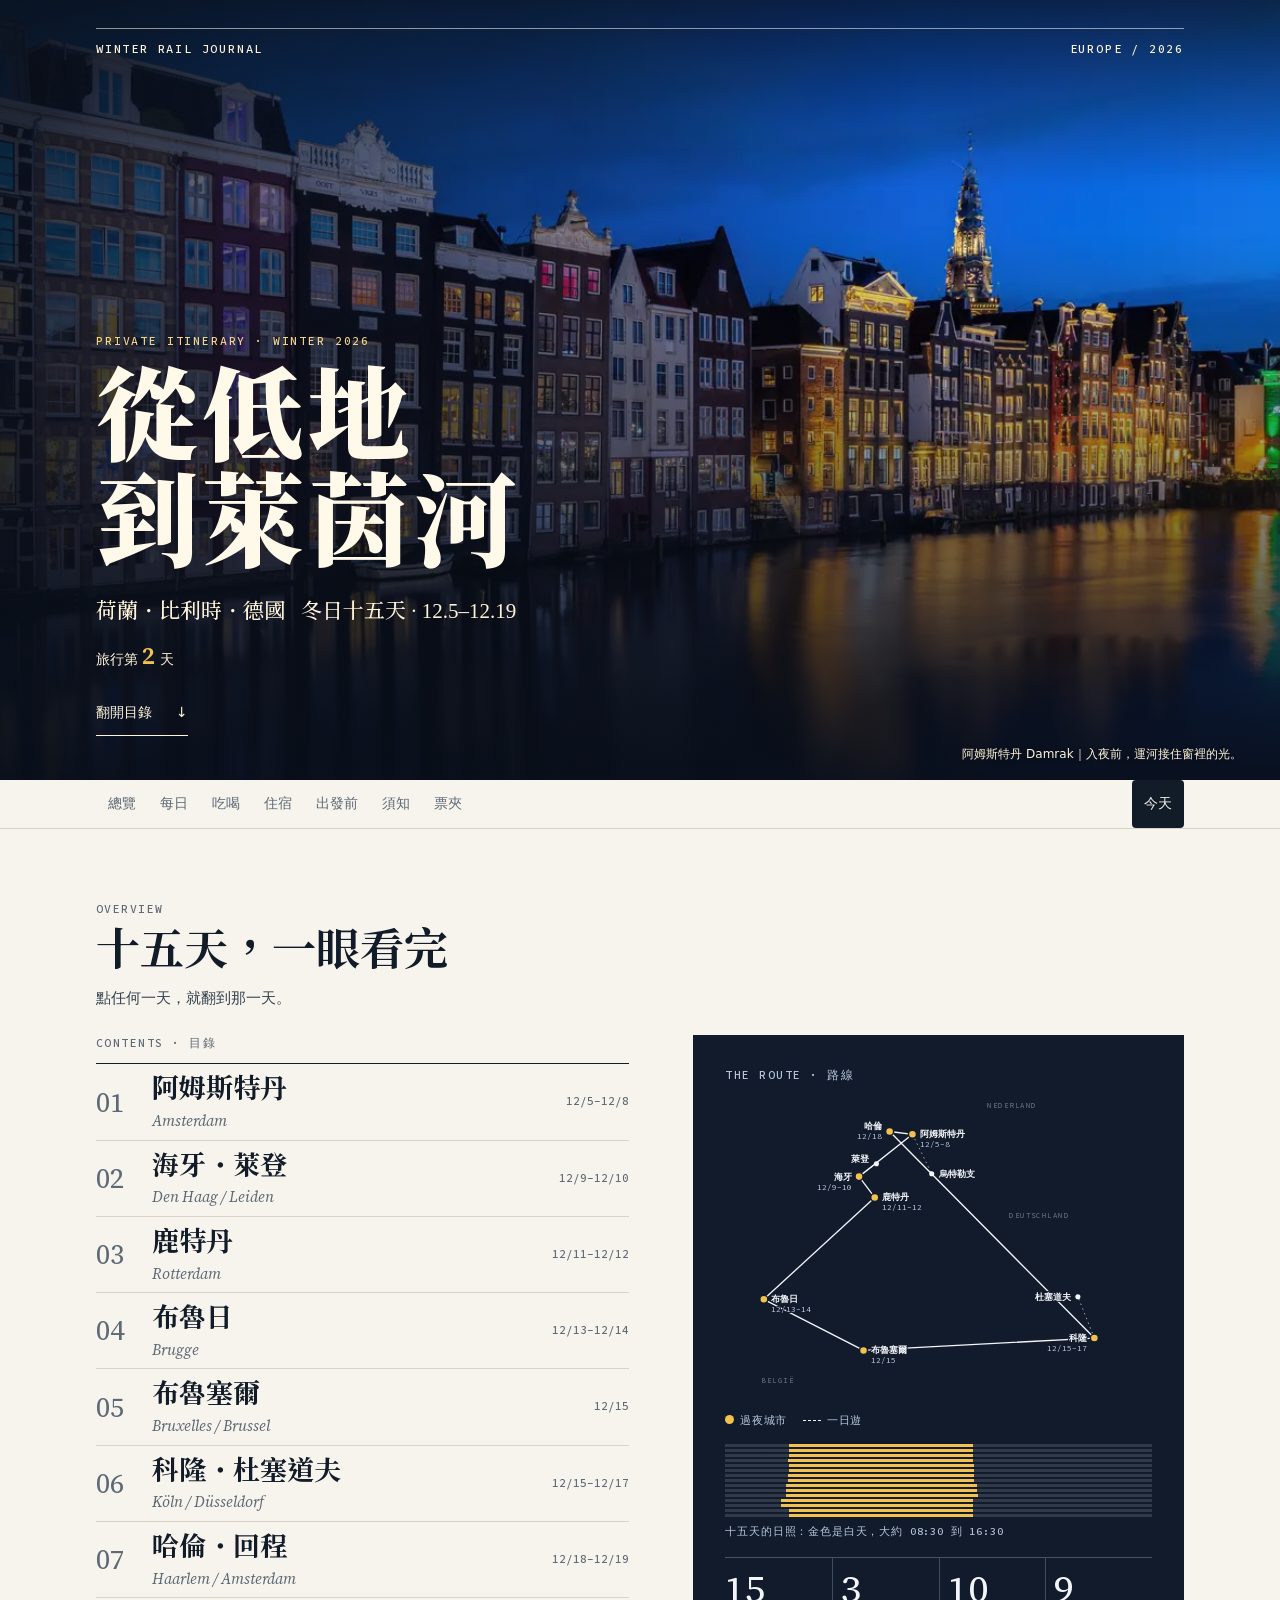
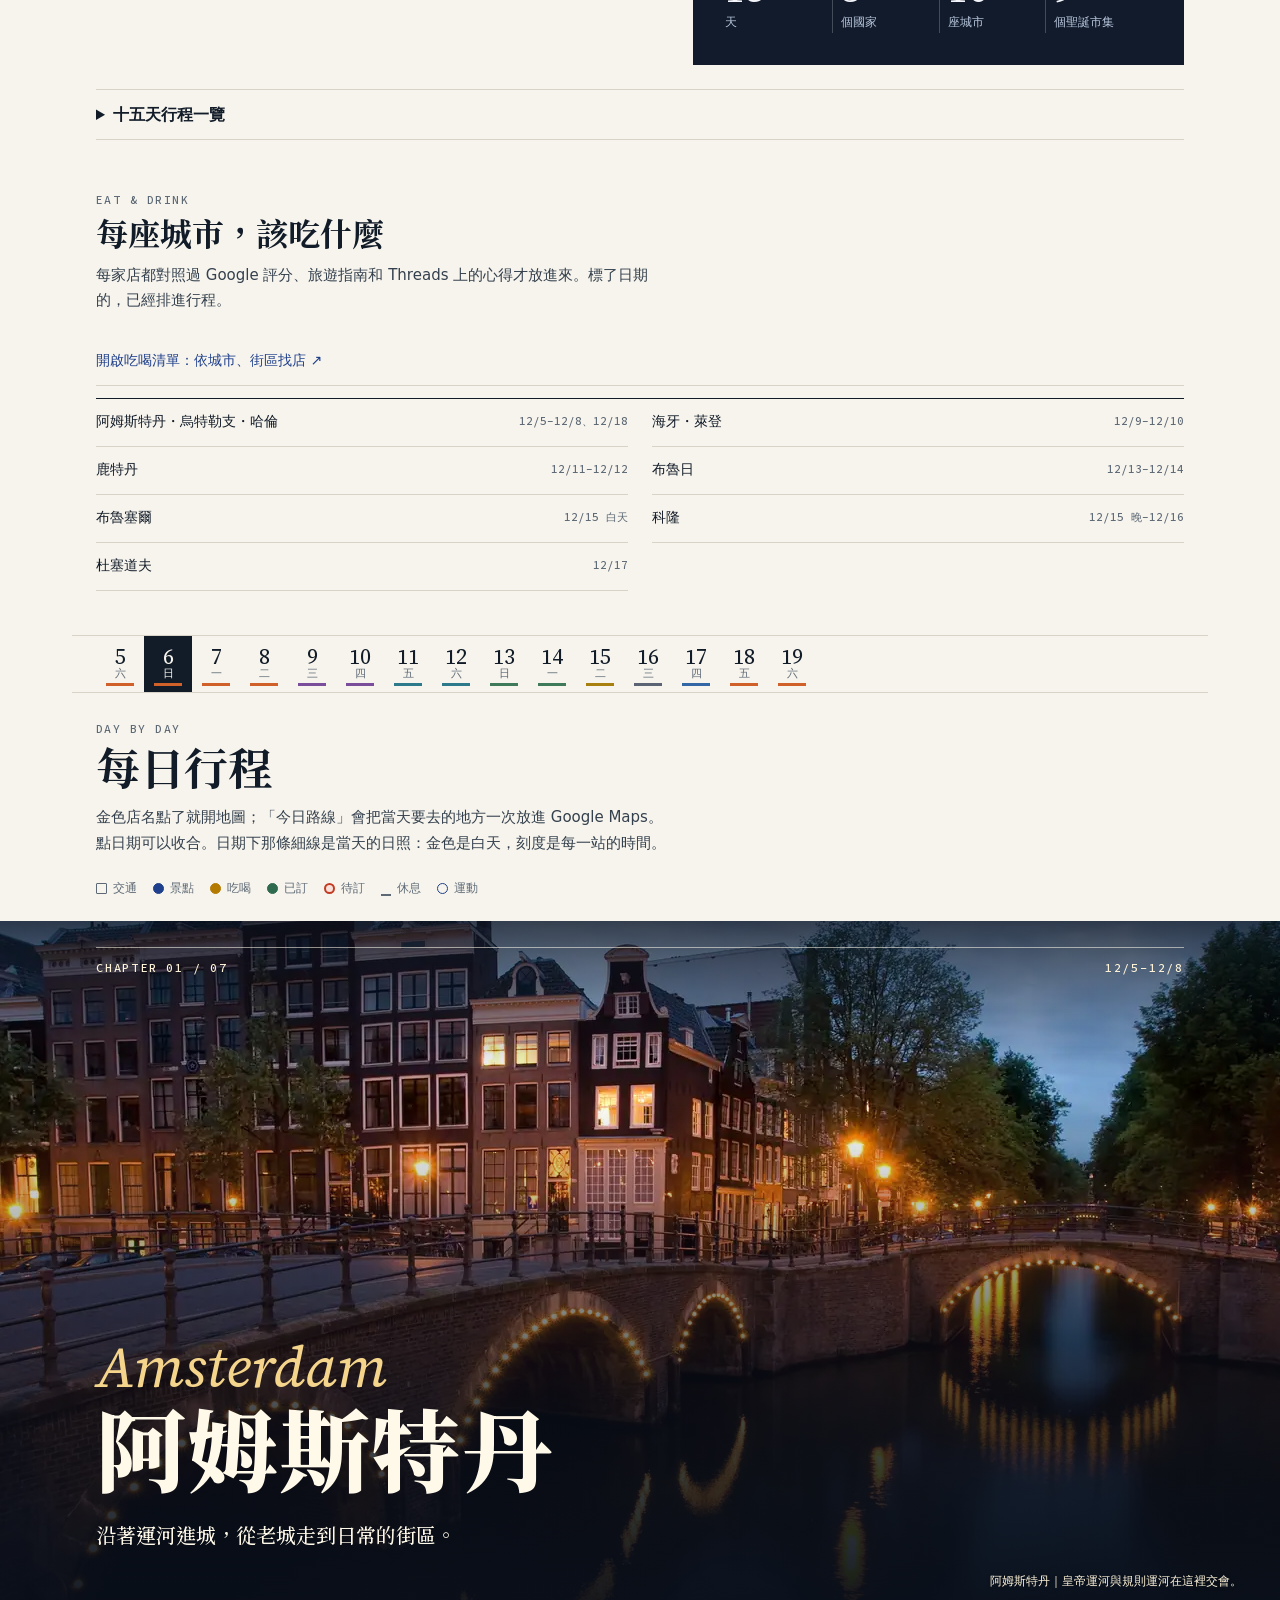
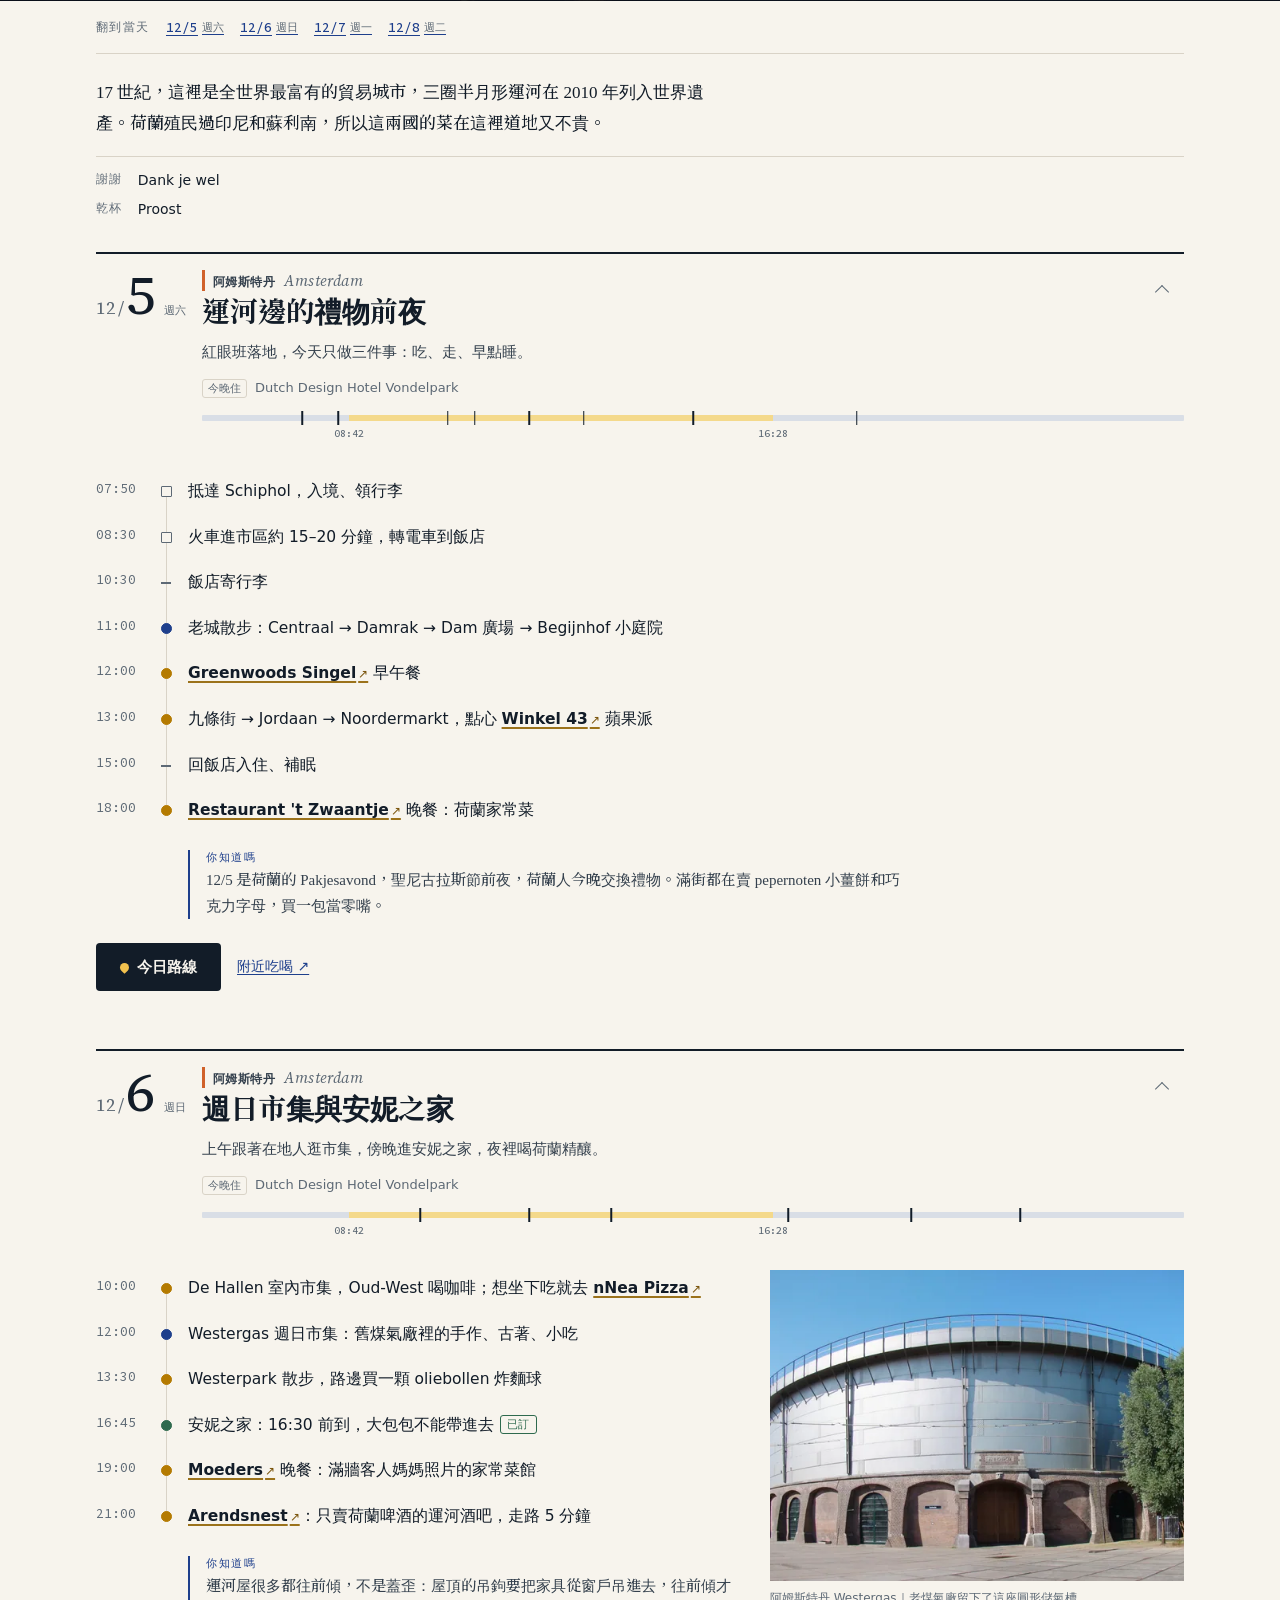
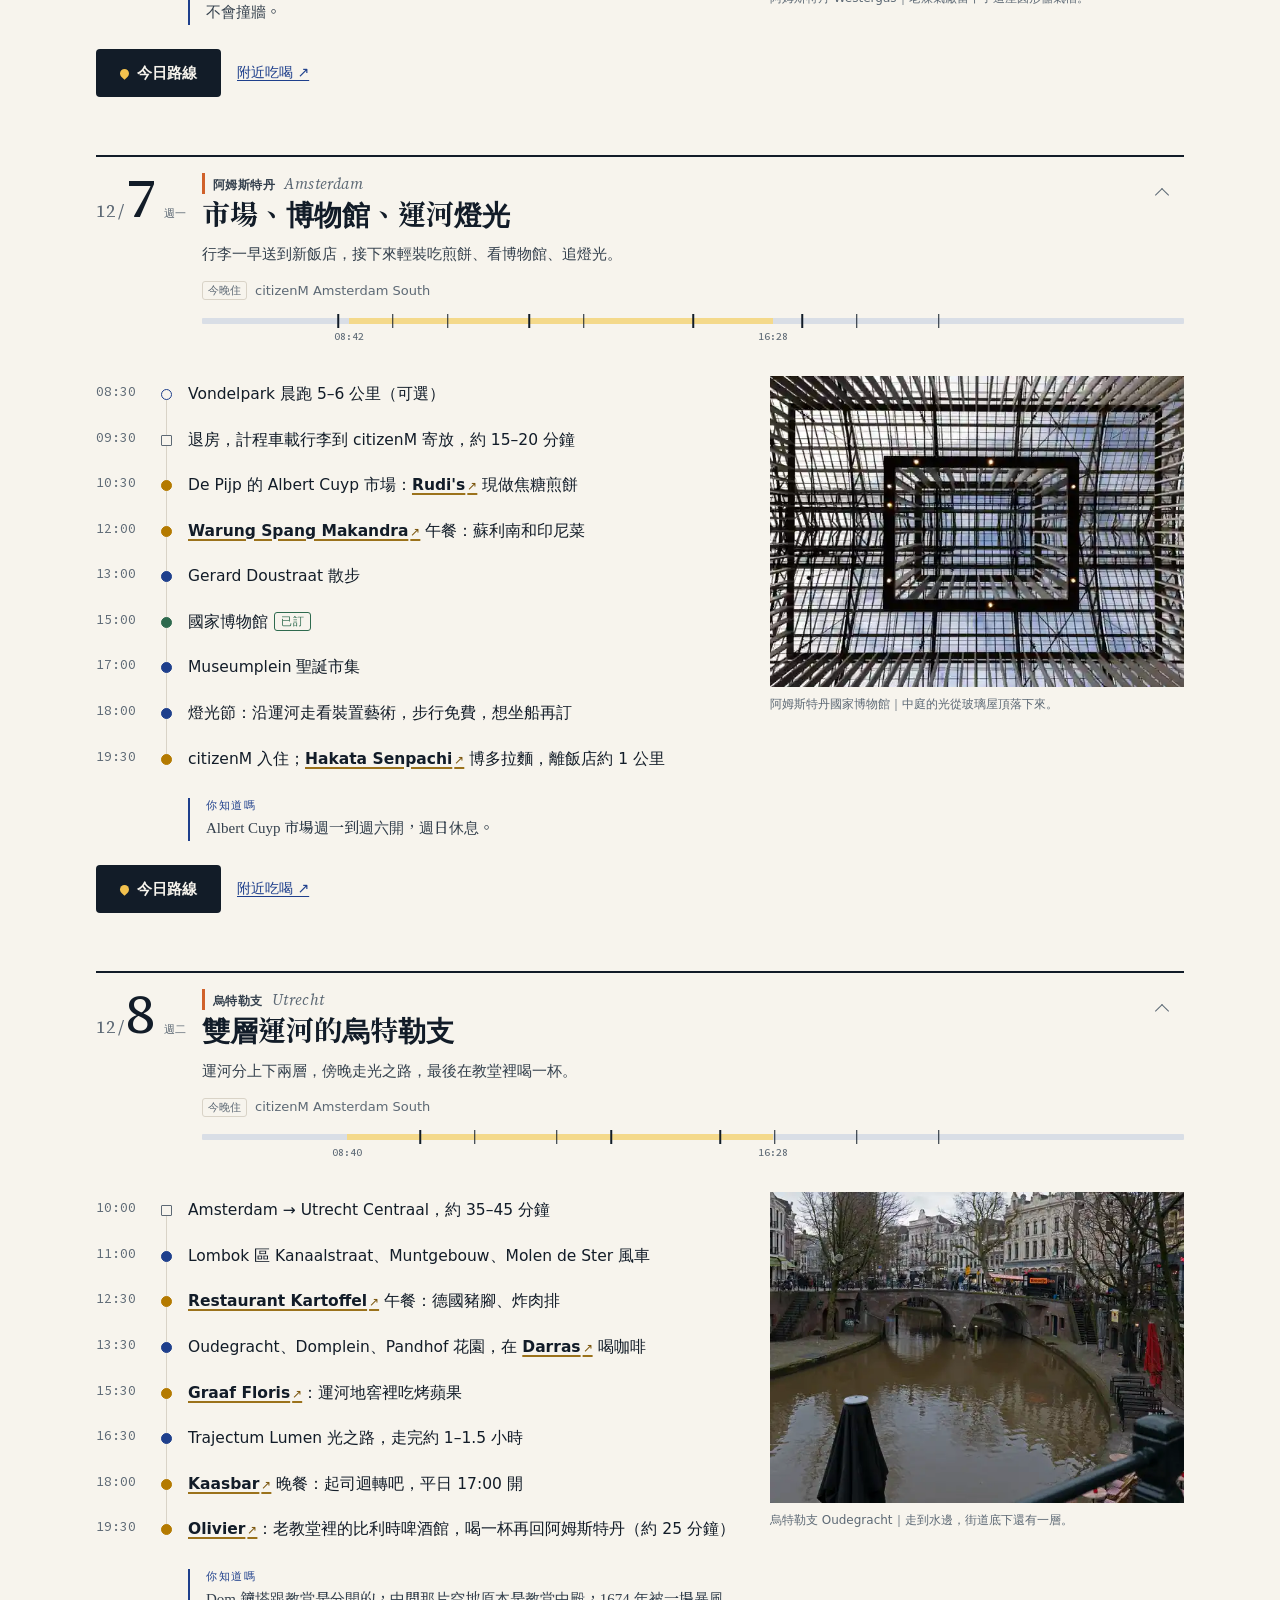
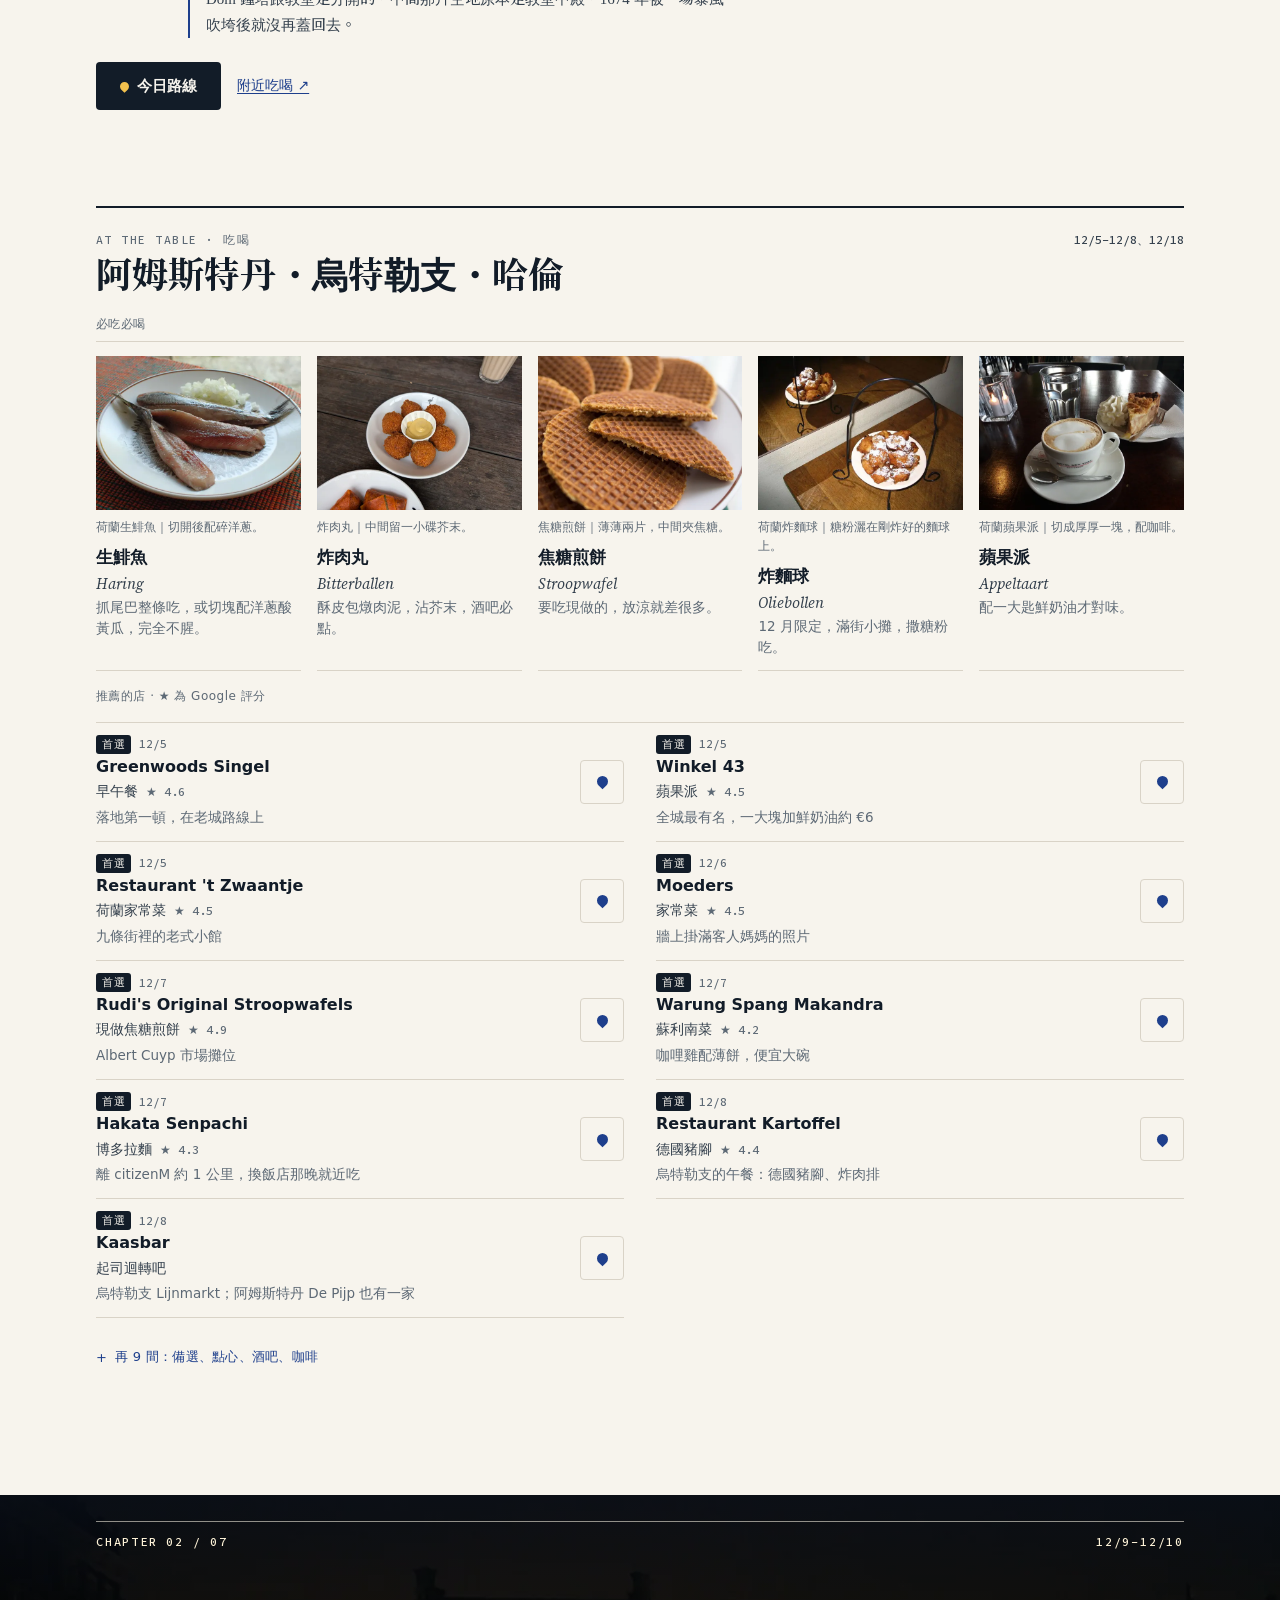
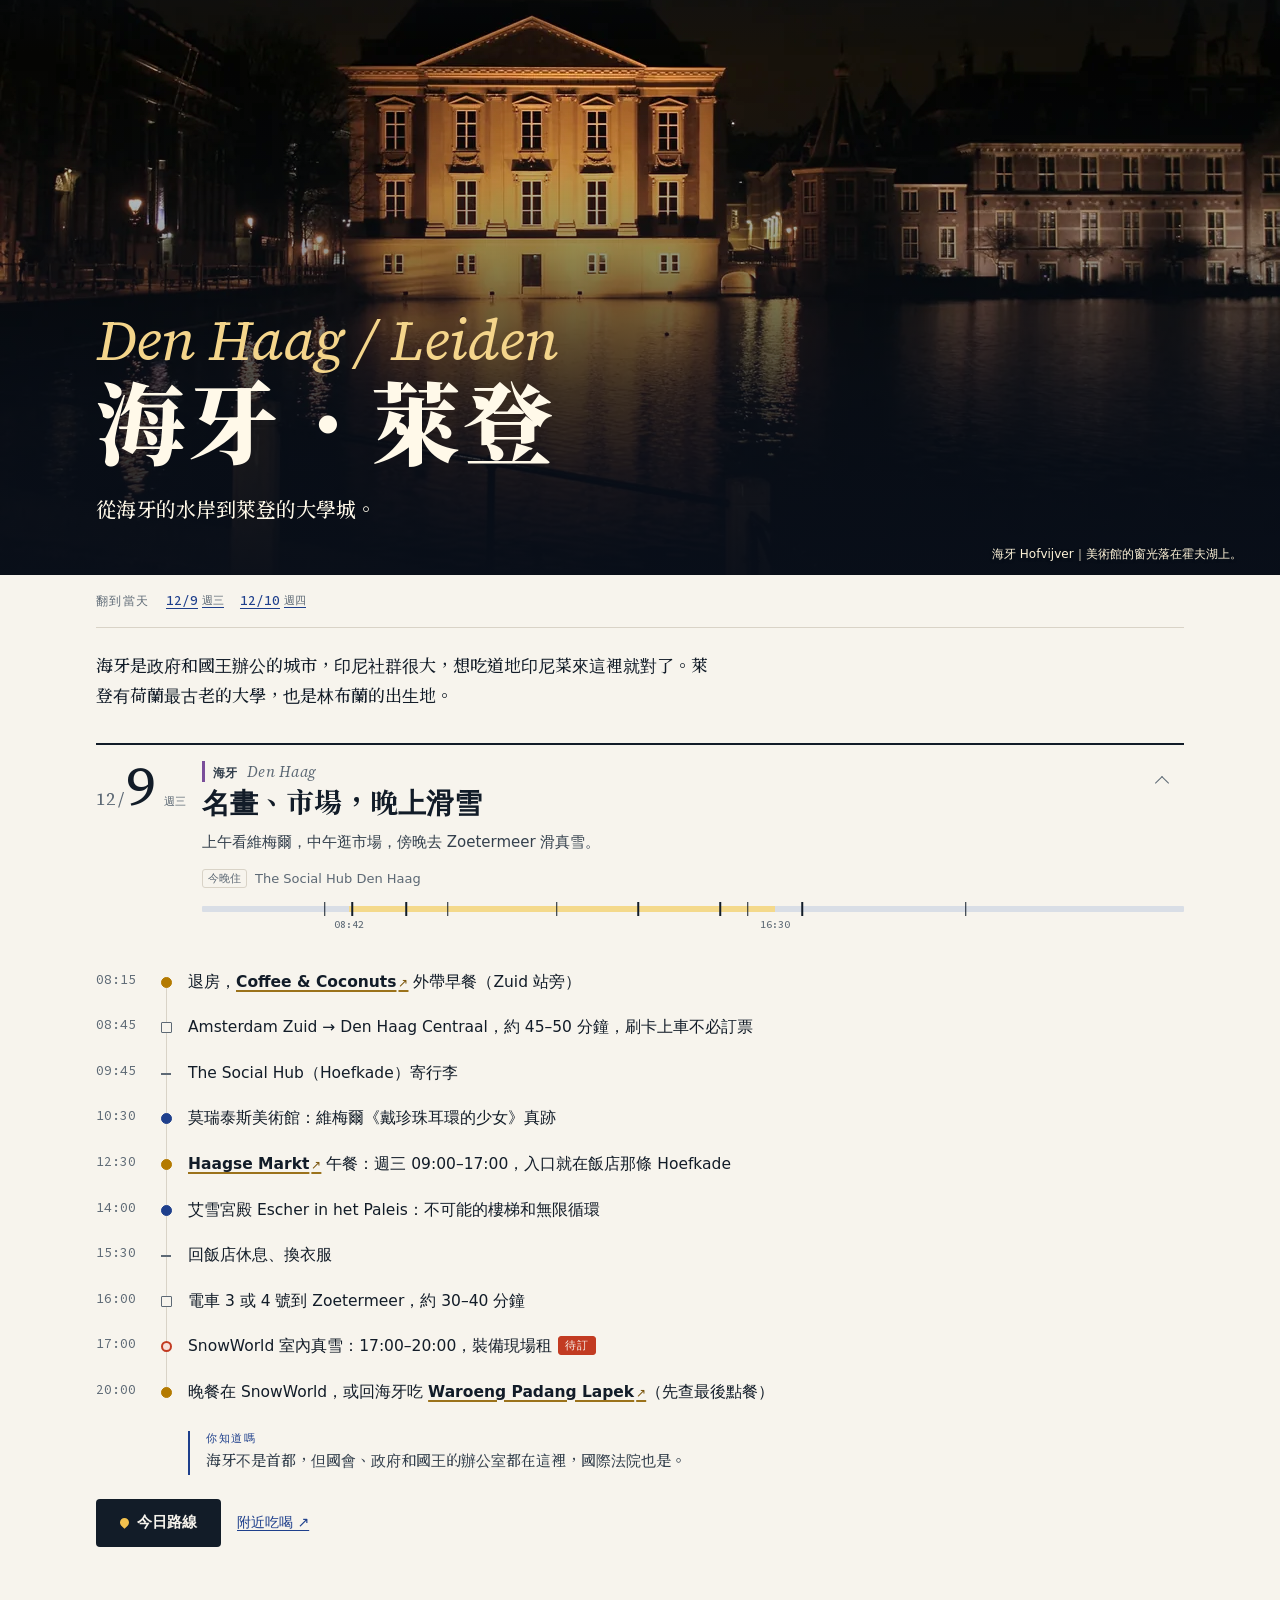
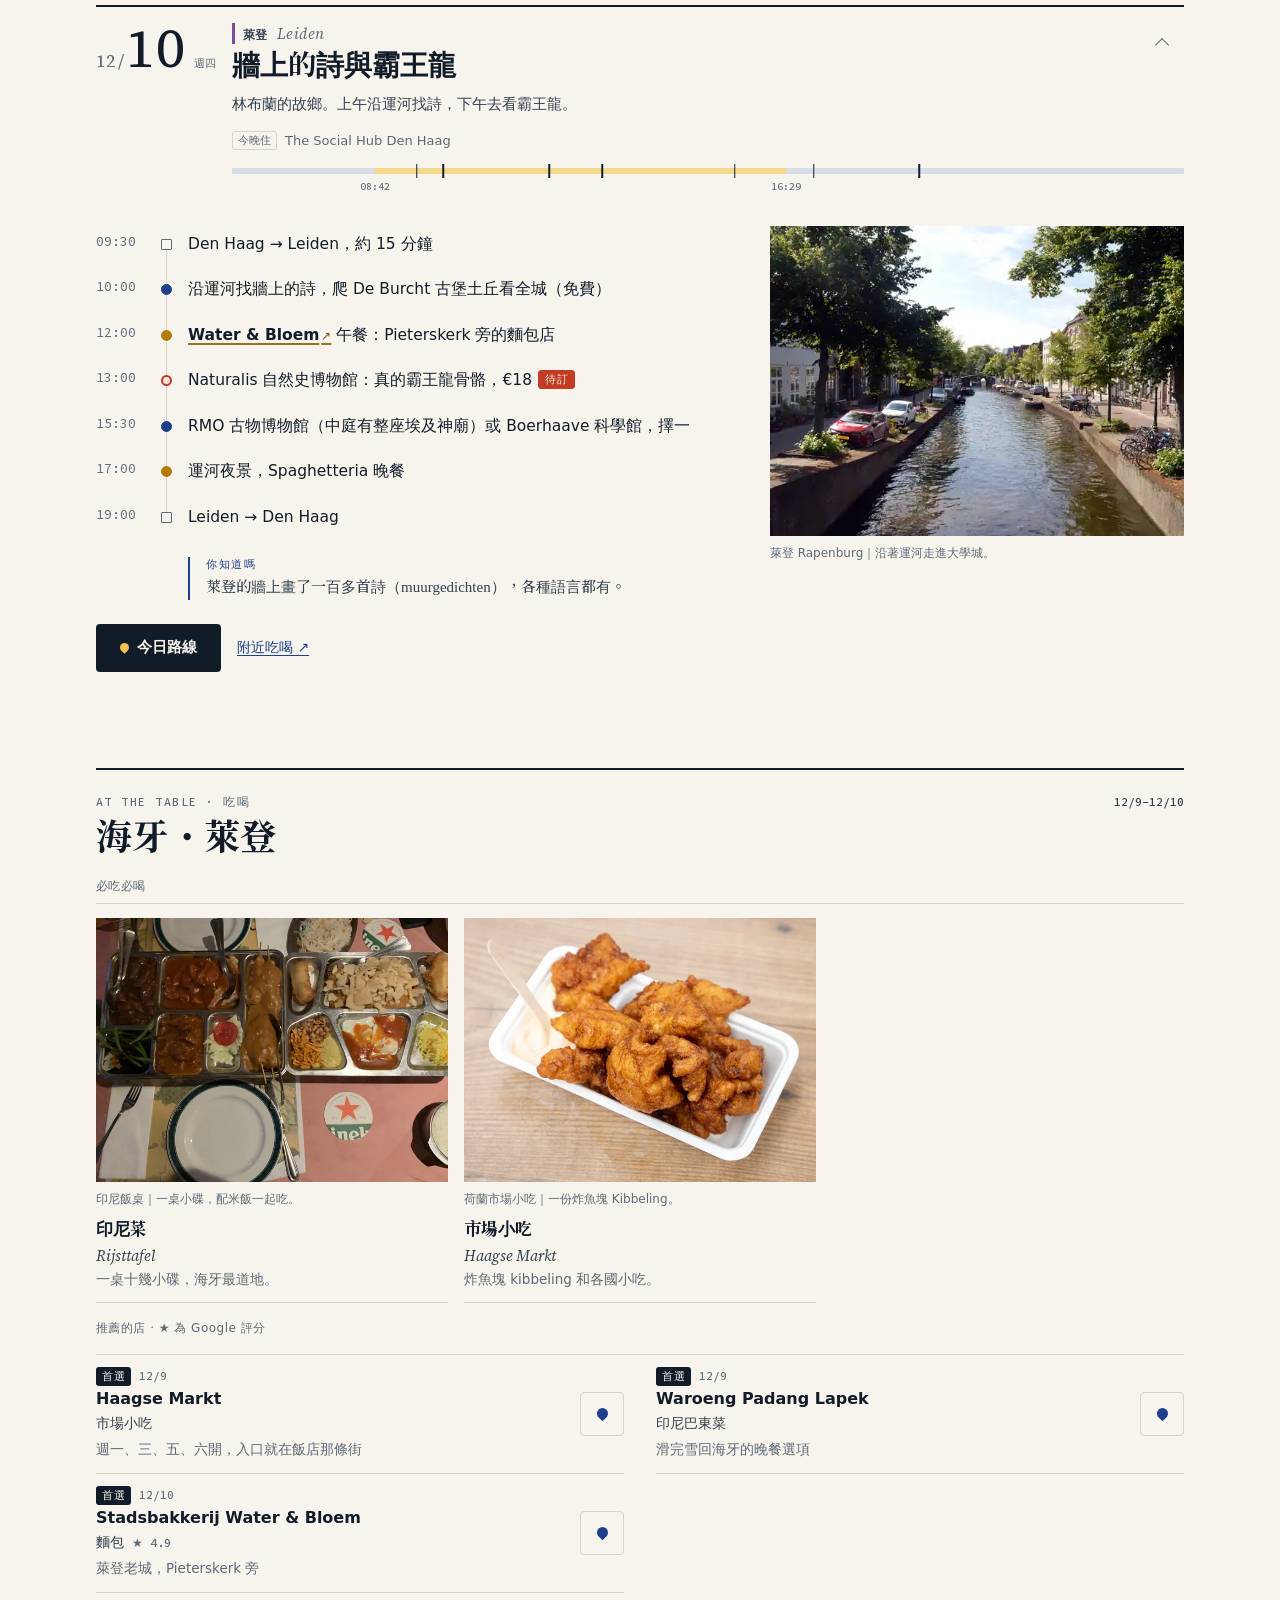
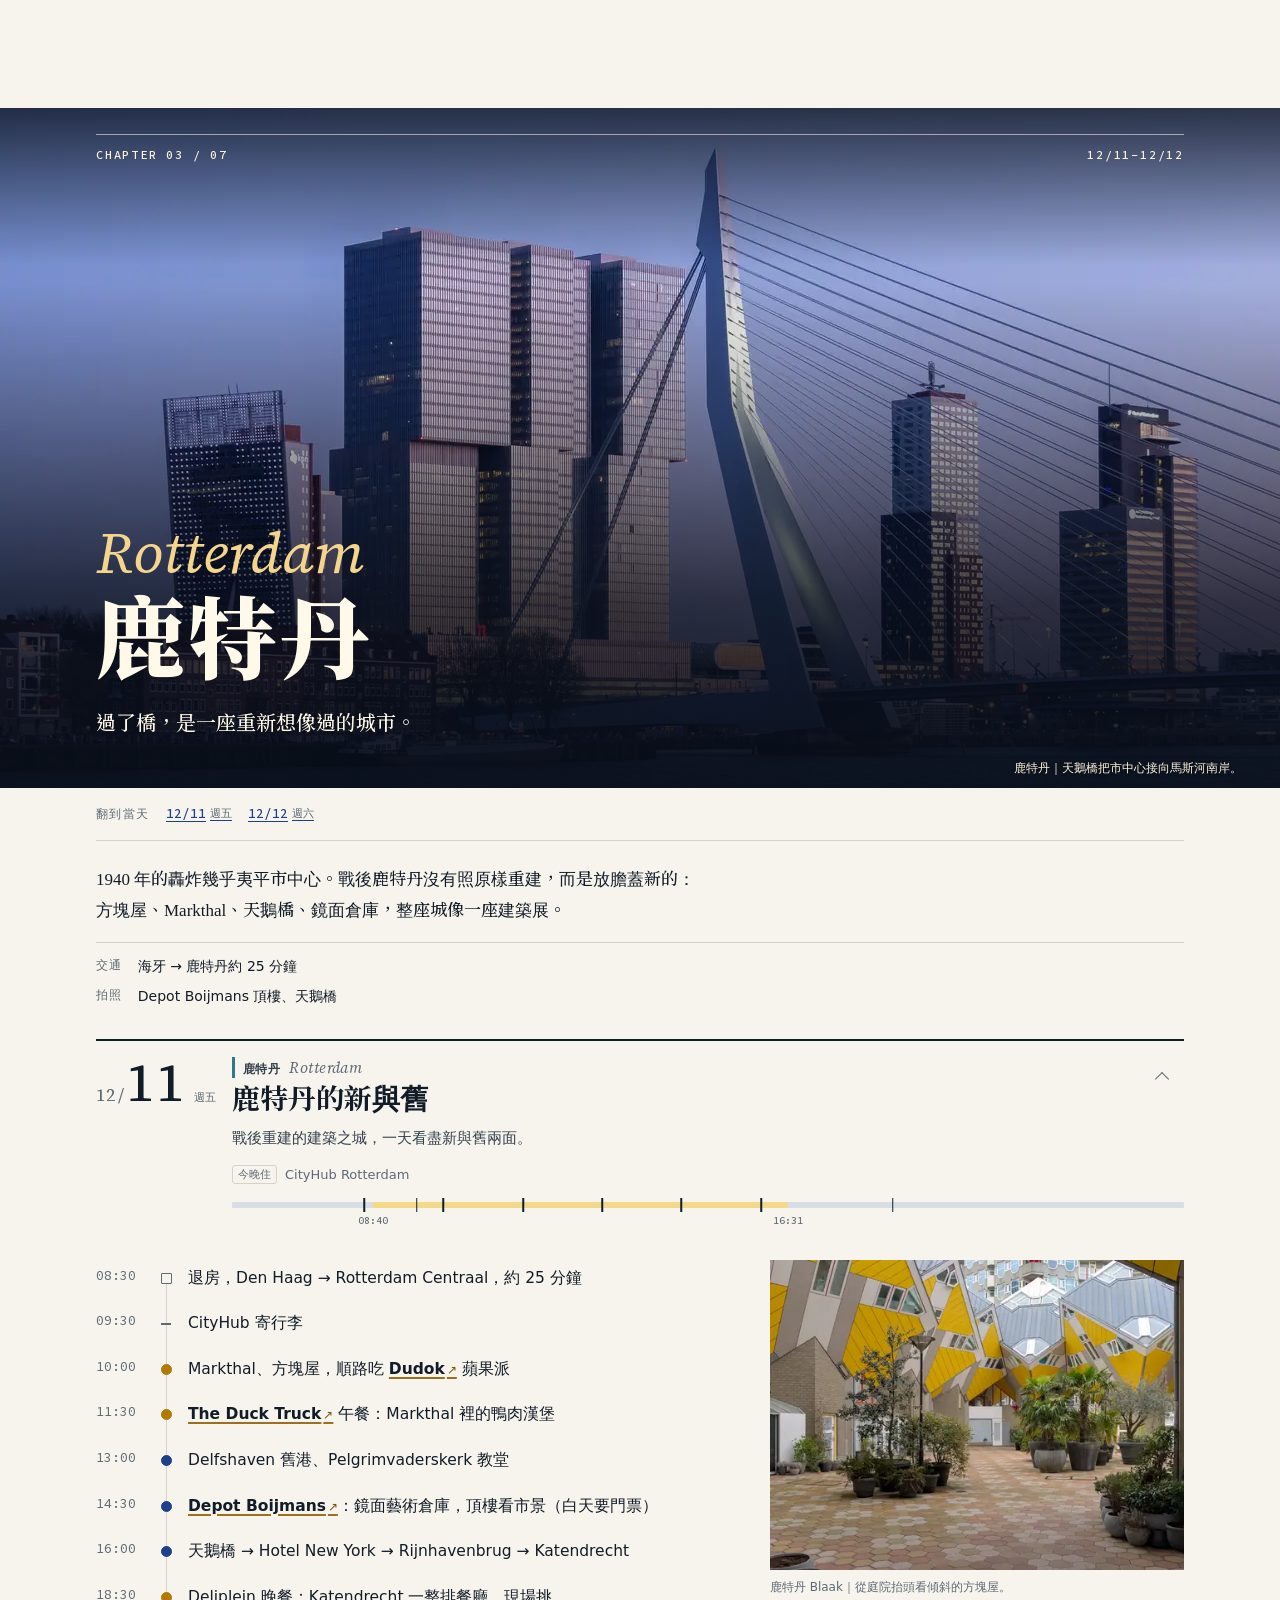
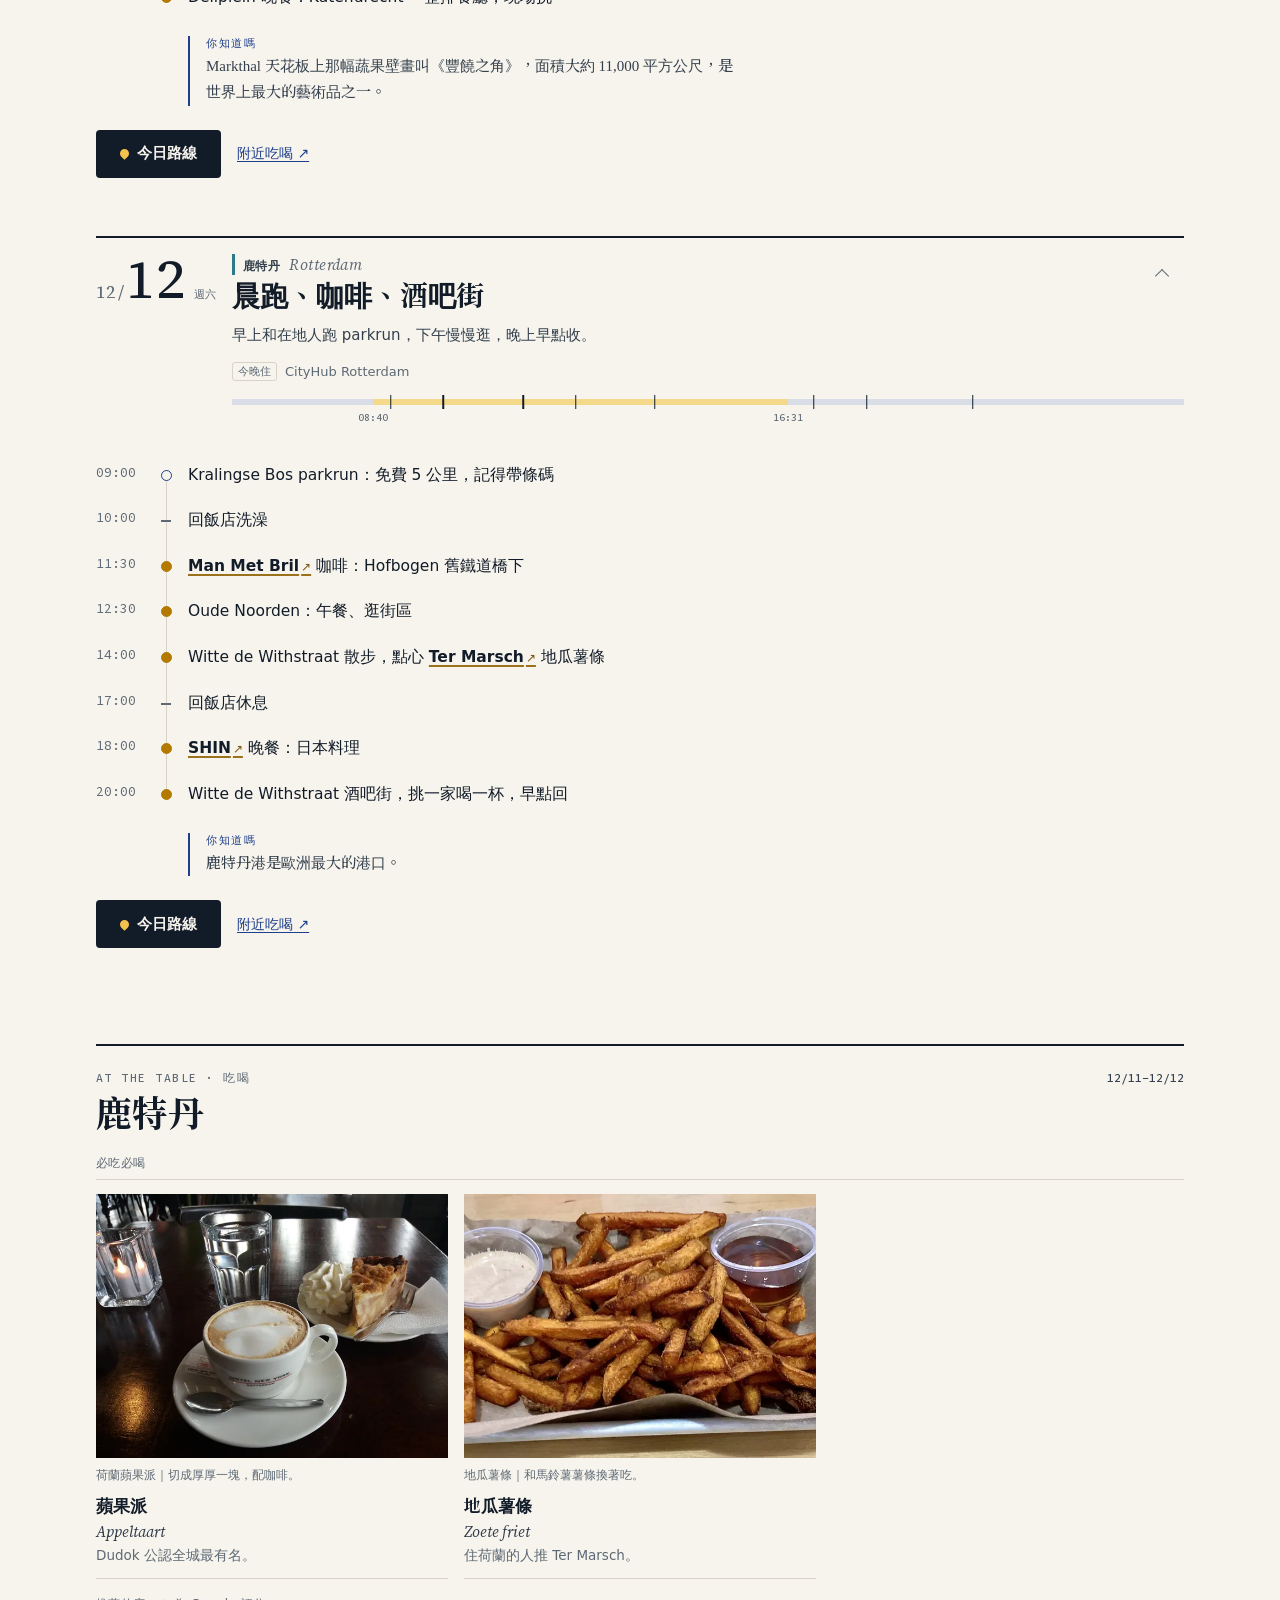
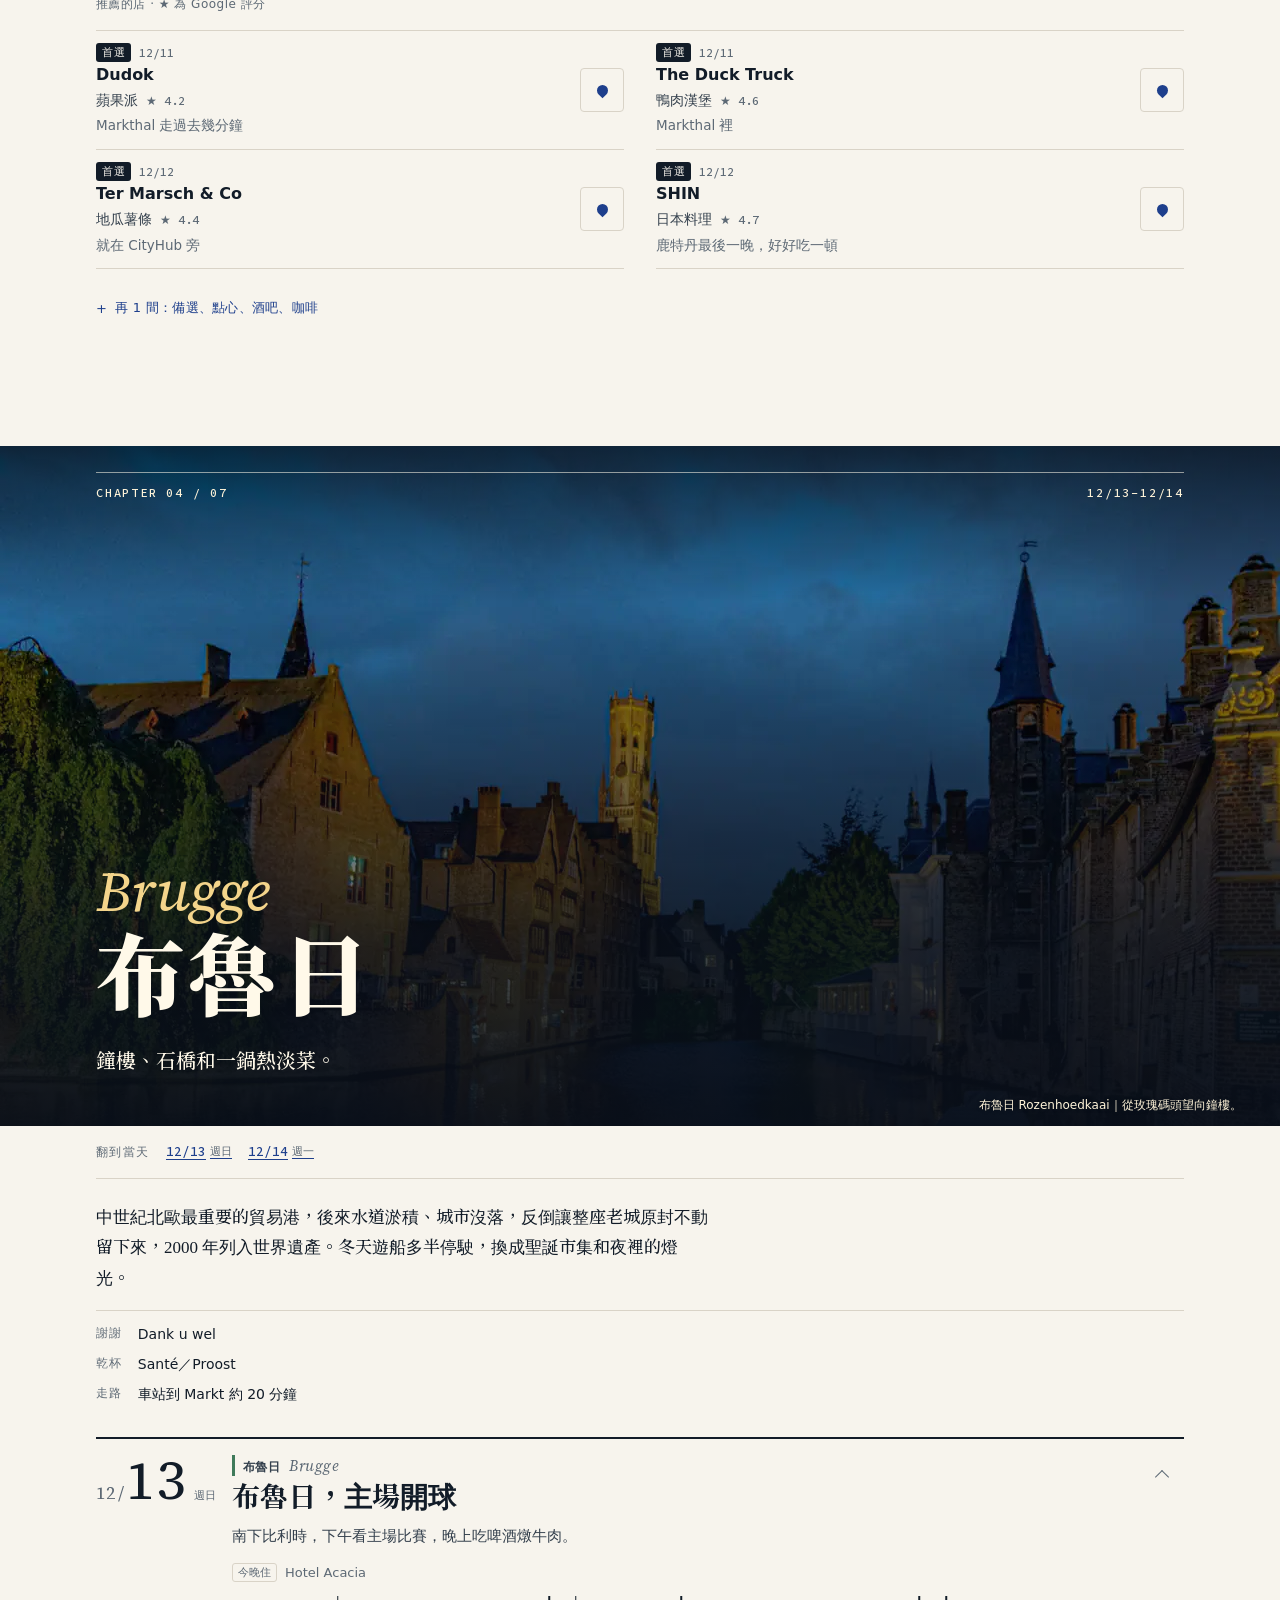
==== commit 0682fc96: "Add an encrypted travel ticket wallet" ====
--- a/index.html
+++ b/index.html
@@ -494,6 +494,7 @@
       <li><a href="#stays">住宿</a></li>
       <li><a href="#todo">出發前</a></li>
       <li><a href="#info">須知</a></li>
+      <li><a href="tickets.html">票夾</a></li>
     </ul>
     <a class="today" id="todayBtn" href="#days" hidden>今天</a>
   </div>
@@ -1470,7 +1471,7 @@
 </main>
 
 <footer class="wrap"><p>營業時間、票價和車次查於 2026 年 11 月，出發前一週請再用 Google Maps 或官網確認一次。★ 評分來自 Google 地圖，推薦參考旅遊指南、評論網站和 Threads。</p>
-<details class="photo-credits"><summary>照片來源與授權</summary><p>照片用於介紹地點與料理。料理圖片不一定拍自推薦店家；照片已轉檔及縮放，顯示時可能裁切。改作沿用各照片的原授權。</p><ul><li><span>阿姆斯特丹 Damrak｜入夜前，運河接住窗裡的光。</span> — <a href="https://commons.wikimedia.org/wiki/File:Colorful_windows_and_canal_houses_at_blue_hour_with_water_reflection_in_Damrak_Amsterdam_Netherlands.jpg">Basile Morin</a> · <a href="https://creativecommons.org/licenses/by-sa/4.0">CC BY-SA 4.0</a></li><li><span>阿姆斯特丹｜皇帝運河與規則運河在這裡交會。</span> — <a href="https://commons.wikimedia.org/wiki/File:KeizersgrachtReguliersgrachtAmsterdam.jpg">Massimo Catarinella</a> · <a href="https://creativecommons.org/licenses/by-sa/3.0">CC BY-SA 3.0</a></li><li><span>烏特勒支 Oudegracht｜走到水邊，街道底下還有一層。</span> — <a href="https://commons.wikimedia.org/wiki/File:2024_-_free_download_photo_of_old_city_canal_Oudegracht_aan_de_Werf_with_water_reflections_of_the_grey_sky_and_in_the_background_the_brick_arch_bridge_Bakkersbrug,_Utrecht_in_high_resolution._Street_photography_by_Fons_Heijnsbroek.tif">Fons Heijnsbroek</a> · <a href="http://creativecommons.org/publicdomain/zero/1.0/deed.en">CC0</a></li><li><span>海牙 Hofvijver｜美術館的窗光落在霍夫湖上。</span> — <a href="https://commons.wikimedia.org/wiki/File:The_Hague_Mauritshuis_and_Hofvijver_at_night.jpg">Quistnix</a> · <a href="https://creativecommons.org/licenses/by-sa/3.0">CC BY-SA 3.0</a></li><li><span>萊登 Rapenburg｜沿著運河走進大學城。</span> — <a href="https://commons.wikimedia.org/wiki/File:Leiden_Rapenburg_met_uitzicht_op_de_Nieuwsteegbrug.jpg">Roger Veringmeier</a> · <a href="https://creativecommons.org/licenses/by/4.0">CC BY 4.0</a></li><li><span>鹿特丹｜天鵝橋把市中心接向馬斯河南岸。</span> — <a href="https://commons.wikimedia.org/wiki/File:Rotterdam,_de_Erasmusbrug_en_de_Kop_van_Zuid_IMG_0684_2022-03-27_20.24.jpg">Michielverbeek</a> · <a href="https://creativecommons.org/licenses/by-sa/4.0">CC BY-SA 4.0</a></li><li><span>布魯日 Rozenhoedkaai｜從玫瑰碼頭望向鐘樓。</span> — <a href="https://commons.wikimedia.org/wiki/File:Br%C3%BCgge-Dijver_DSC9627.jpg">Rainer Halama</a> · <a href="https://creativecommons.org/licenses/by-sa/4.0">CC BY-SA 4.0</a></li><li><span>布魯塞爾 Grand-Place｜市政廳尖塔立在暮色裡。</span> — <a href="https://commons.wikimedia.org/wiki/File:Grand-Place_de_Brussels.jpg">Aetherwaves</a> · <a href="https://creativecommons.org/licenses/by-sa/4.0">CC BY-SA 4.0</a></li><li><span>科隆｜從萊茵河東岸看大教堂與霍亨索倫橋。</span> — <a href="https://commons.wikimedia.org/wiki/File:Cologne_Cathedral_and_Hohenzollern_Bridge_at_blue_hour.jpg">Sandeepdattaraju</a> · <a href="https://creativecommons.org/licenses/by-sa/4.0">CC BY-SA 4.0</a></li><li><span>杜塞道夫 MedienHafen｜碼頭邊的白色建築各有不同的曲線。</span> — <a href="https://commons.wikimedia.org/wiki/File:Skyline_Yachthafen_und_Medienhafen,_D%C3%BCsseldorf.JPG">MediaUp - MediaUp Crossmedia</a> · <a href="https://creativecommons.org/licenses/by-sa/4.0">CC BY-SA 4.0</a></li><li><span>哈倫 Spaarne｜沿著河走，會遇到泰勒斯博物館。</span> — <a href="https://commons.wikimedia.org/wiki/File:Haarlem,_het_Teylermuseum_RM315441_en_de_Sint_Bavokerk_RM19264_vanaf_de_Korte_Spaarne_foto4_2015-01-04_10.05.jpg">Michielverbeek</a> · <a href="https://creativecommons.org/licenses/by-sa/4.0">CC BY-SA 4.0</a></li><li><span>阿姆斯特丹 Westergas｜老煤氣廠留下了這座圓形儲氣槽。</span> — <a href="https://commons.wikimedia.org/wiki/File:Westerpark_amsterdam_gf_028.JPG">arch</a> · <a href="https://creativecommons.org/publicdomain/mark/1.0/">Public domain</a></li><li><span>阿姆斯特丹國家博物館｜中庭的光從玻璃屋頂落下來。</span> — <a href="https://commons.wikimedia.org/wiki/File:Rijksmuseum_atrium_glass_roof_seen_from_below_in_Amsterdam.jpg">Basile Morin</a> · <a href="https://creativecommons.org/licenses/by-sa/4.0">CC BY-SA 4.0</a></li><li><span>布魯日 Markt｜冬夜裡，廣場的燈飾照亮老城。</span> — <a href="https://commons.wikimedia.org/wiki/File:Bruges_Christmas_market_2013.jpg">DimiTalen</a> · <a href="http://creativecommons.org/publicdomain/zero/1.0/deed.en">CC0</a></li><li><span>科隆 Roncalliplatz｜大教堂旁的市集亮起一整片燈。</span> — <a href="https://commons.wikimedia.org/wiki/File:Weihnachtsmarkt_Dom_2011_1.jpg">Superbass</a> · <a href="https://creativecommons.org/licenses/by-sa/3.0">CC BY-SA 3.0</a></li><li><span>鹿特丹 Blaak｜從庭院抬頭看傾斜的方塊屋。</span> — <a href="https://commons.wikimedia.org/wiki/File:Cube_houses_(DSC_3076).jpg">Trougnouf (Benoit Brummer)</a> · <a href="https://creativecommons.org/licenses/by/4.0">CC BY 4.0</a></li><li><span>荷蘭生鯡魚｜切開後配碎洋蔥。</span> — <a href="https://commons.wikimedia.org/wiki/File:Haring_met_ui.jpg">Takeaway</a> · <a href="https://creativecommons.org/licenses/by-sa/3.0">CC BY-SA 3.0</a></li><li><span>炸肉丸｜中間留一小碟芥末。</span> — <a href="https://commons.wikimedia.org/wiki/File:Bitterballen_with_Dijon_mustard_-_Taproom_%E2%80%98t_Blauwe_Theehuis_2024-11-26.jpg">Andy Li</a> · <a href="http://creativecommons.org/publicdomain/zero/1.0/deed.en">CC0</a></li><li><span>焦糖煎餅｜薄薄兩片，中間夾焦糖。</span> — <a href="https://commons.wikimedia.org/wiki/File:Stroopwafels_01.jpg">Takeaway</a> · <a href="https://creativecommons.org/licenses/by-sa/3.0">CC BY-SA 3.0</a></li><li><span>荷蘭炸麵球｜糖粉灑在剛炸好的麵球上。</span> — <a href="https://commons.wikimedia.org/wiki/File:Oliebollen.JPG">Koos Jol at Dutch Wikibooks</a> · <a href="http://creativecommons.org/licenses/by-sa/3.0/">CC BY-SA 3.0</a></li><li><span>荷蘭蘋果派｜切成厚厚一塊，配咖啡。</span> — <a href="https://commons.wikimedia.org/wiki/File:Koffie_en_appeltaart_bij_Hotel_New_York,_Rotterdam_2021_(1).jpg">Marcel Douwe Dekker</a> · <a href="https://creativecommons.org/licenses/by-sa/4.0">CC BY-SA 4.0</a></li><li><span>印尼飯桌｜一桌小碟，配米飯一起吃。</span> — <a href="https://commons.wikimedia.org/wiki/File:Rijsttafel-OKT2020-1.jpg">Milliped</a> · <a href="https://creativecommons.org/licenses/by-sa/4.0">CC BY-SA 4.0</a></li><li><span>荷蘭市場小吃｜一份炸魚塊 Kibbeling。</span> — <a href="https://commons.wikimedia.org/wiki/File:2021-10-13-Kibbeling-4943.jpg">Superbass</a> · <a href="https://creativecommons.org/licenses/by-sa/4.0">CC BY-SA 4.0</a></li><li><span>地瓜薯條｜和馬鈴薯薯條換著吃。</span> — <a href="https://commons.wikimedia.org/wiki/File:A_tray_of_sweet_potato_fries.jpg">JamesTheLaptop</a> · <a href="http://creativecommons.org/publicdomain/zero/1.0/deed.en">CC0</a></li><li><span>淡菜鍋｜在布魯塞爾的餐桌上，淡菜連鍋端來。</span> — <a href="https://commons.wikimedia.org/wiki/File:Moules-frites_at_Chez_Leon_in_Brussels.jpg">Edward</a> · <a href="https://creativecommons.org/licenses/by-sa/4.0">CC BY-SA 4.0</a></li><li><span>佛蘭德啤酒燉牛肉｜用薯條沾深色醬汁。</span> — <a href="https://commons.wikimedia.org/wiki/File:Carbonade_flamande_2023.jpg">René Hourdry</a> · <a href="http://creativecommons.org/publicdomain/zero/1.0/deed.en">CC0</a></li><li><span>比利時薯條｜紙筒裡是薯條和 andalouse 醬。</span> — <a href="https://commons.wikimedia.org/wiki/File:Belgian_fries_with_sauce_andalouse_in_Brussels.jpg">CCPictureHunters WikipediaShare</a> · <a href="https://creativecommons.org/publicdomain/mark/1.0/">Public domain</a></li><li><span>比利時夾心巧克力｜一盒裡有不同的形狀。</span> — <a href="https://commons.wikimedia.org/wiki/File:Belgian_chocolates_assortment.JPG">BrokenSphere</a> · <a href="https://creativecommons.org/licenses/by-sa/3.0">CC BY-SA 3.0</a></li><li><span>Kriek｜把櫻桃風味盛在杯裡。</span> — <a href="https://commons.wikimedia.org/wiki/File:Mort_subite_Kriek_Lambic.png">Squirrelforest</a> · <a href="https://creativecommons.org/licenses/by-sa/4.0">CC BY-SA 4.0</a></li><li><span>布魯塞爾鬆餅｜長方形的深格裡落著糖粉。</span> — <a href="https://commons.wikimedia.org/wiki/File:Gaufre_de_Brussel.001_-_Brussel.jpg">Fernando Losada Rodríguez</a> · <a href="https://creativecommons.org/licenses/by-sa/4.0">CC BY-SA 4.0</a></li><li><span>科隆 Kölsch｜用細長的 Stange 小杯盛裝。</span> — <a href="https://commons.wikimedia.org/wiki/File:A_Stange_of_K%C3%B6lsch_beer.jpg">Wikiuser100</a> · <a href="https://creativecommons.org/licenses/by-sa/4.0">CC BY-SA 4.0</a></li><li><span>水煮豬腳與酸菜｜科隆的 Hämchen 也用水煮。</span> — <a href="https://commons.wikimedia.org/wiki/File:Eisbein-Sauerkraut.JPG">© Traumrune / Wikimedia Commons</a> · <a href="https://creativecommons.org/licenses/by-sa/3.0">CC BY-SA 3.0</a></li><li><span>Halve Hahn｜黑麥麵包、起司與洋蔥。</span> — <a href="https://commons.wikimedia.org/wiki/File:2018-10-28-Halve_Hahn-9090.jpg">© Superbass / Wikimedia Commons</a> · <a href="https://creativecommons.org/licenses/by-sa/4.0">CC BY-SA 4.0</a></li><li><span>馬鈴薯煎餅｜旁邊那碟是蘋果泥。</span> — <a href="https://commons.wikimedia.org/wiki/File:Reibekuchen_mit_Apfelmus.jpg">Martin van Baal</a> · <a href="https://creativecommons.org/licenses/by-sa/4.0">CC BY-SA 4.0</a></li><li><span>杜塞道夫 Altbier｜杯裡是深琥珀色。</span> — <a href="https://commons.wikimedia.org/wiki/File:D%C3%BCsseldorfer_Altbier.jpg">Ray eye</a> · <a href="https://creativecommons.org/licenses/by/3.0">CC BY 3.0</a></li><li><span>Killepitsch｜杜塞道夫老城的草本利口酒。</span> — <a href="https://commons.wikimedia.org/wiki/File:Killepitsch_flasche.jpg">guenson</a> · <a href="https://creativecommons.org/publicdomain/mark/1.0/">Public domain</a></li><li><span>烤豬腳｜烤到脆的是外面那層皮。</span> — <a href="https://commons.wikimedia.org/wiki/File:Schweinshaxe_at_Der_Landgraf,_Fangzhuang_(20211001174341).jpg">N509FZ</a> · <a href="https://creativecommons.org/licenses/by-sa/4.0">CC BY-SA 4.0</a></li></ul></details>
+<details class="photo-credits" id="photo-credits"><summary>照片來源與授權</summary><p>照片用於介紹地點與料理。料理圖片不一定拍自推薦店家；照片已轉檔及縮放，顯示時可能裁切。改作沿用各照片的原授權。</p><ul><li><span>阿姆斯特丹 Damrak｜入夜前，運河接住窗裡的光。</span> — <a href="https://commons.wikimedia.org/wiki/File:Colorful_windows_and_canal_houses_at_blue_hour_with_water_reflection_in_Damrak_Amsterdam_Netherlands.jpg">Basile Morin</a> · <a href="https://creativecommons.org/licenses/by-sa/4.0">CC BY-SA 4.0</a></li><li><span>阿姆斯特丹｜皇帝運河與規則運河在這裡交會。</span> — <a href="https://commons.wikimedia.org/wiki/File:KeizersgrachtReguliersgrachtAmsterdam.jpg">Massimo Catarinella</a> · <a href="https://creativecommons.org/licenses/by-sa/3.0">CC BY-SA 3.0</a></li><li><span>烏特勒支 Oudegracht｜走到水邊，街道底下還有一層。</span> — <a href="https://commons.wikimedia.org/wiki/File:2024_-_free_download_photo_of_old_city_canal_Oudegracht_aan_de_Werf_with_water_reflections_of_the_grey_sky_and_in_the_background_the_brick_arch_bridge_Bakkersbrug,_Utrecht_in_high_resolution._Street_photography_by_Fons_Heijnsbroek.tif">Fons Heijnsbroek</a> · <a href="http://creativecommons.org/publicdomain/zero/1.0/deed.en">CC0</a></li><li><span>海牙 Hofvijver｜美術館的窗光落在霍夫湖上。</span> — <a href="https://commons.wikimedia.org/wiki/File:The_Hague_Mauritshuis_and_Hofvijver_at_night.jpg">Quistnix</a> · <a href="https://creativecommons.org/licenses/by-sa/3.0">CC BY-SA 3.0</a></li><li><span>萊登 Rapenburg｜沿著運河走進大學城。</span> — <a href="https://commons.wikimedia.org/wiki/File:Leiden_Rapenburg_met_uitzicht_op_de_Nieuwsteegbrug.jpg">Roger Veringmeier</a> · <a href="https://creativecommons.org/licenses/by/4.0">CC BY 4.0</a></li><li><span>鹿特丹｜天鵝橋把市中心接向馬斯河南岸。</span> — <a href="https://commons.wikimedia.org/wiki/File:Rotterdam,_de_Erasmusbrug_en_de_Kop_van_Zuid_IMG_0684_2022-03-27_20.24.jpg">Michielverbeek</a> · <a href="https://creativecommons.org/licenses/by-sa/4.0">CC BY-SA 4.0</a></li><li><span>布魯日 Rozenhoedkaai｜從玫瑰碼頭望向鐘樓。</span> — <a href="https://commons.wikimedia.org/wiki/File:Br%C3%BCgge-Dijver_DSC9627.jpg">Rainer Halama</a> · <a href="https://creativecommons.org/licenses/by-sa/4.0">CC BY-SA 4.0</a></li><li><span>布魯塞爾 Grand-Place｜市政廳尖塔立在暮色裡。</span> — <a href="https://commons.wikimedia.org/wiki/File:Grand-Place_de_Brussels.jpg">Aetherwaves</a> · <a href="https://creativecommons.org/licenses/by-sa/4.0">CC BY-SA 4.0</a></li><li><span>科隆｜從萊茵河東岸看大教堂與霍亨索倫橋。</span> — <a href="https://commons.wikimedia.org/wiki/File:Cologne_Cathedral_and_Hohenzollern_Bridge_at_blue_hour.jpg">Sandeepdattaraju</a> · <a href="https://creativecommons.org/licenses/by-sa/4.0">CC BY-SA 4.0</a></li><li><span>杜塞道夫 MedienHafen｜碼頭邊的白色建築各有不同的曲線。</span> — <a href="https://commons.wikimedia.org/wiki/File:Skyline_Yachthafen_und_Medienhafen,_D%C3%BCsseldorf.JPG">MediaUp - MediaUp Crossmedia</a> · <a href="https://creativecommons.org/licenses/by-sa/4.0">CC BY-SA 4.0</a></li><li><span>哈倫 Spaarne｜沿著河走，會遇到泰勒斯博物館。</span> — <a href="https://commons.wikimedia.org/wiki/File:Haarlem,_het_Teylermuseum_RM315441_en_de_Sint_Bavokerk_RM19264_vanaf_de_Korte_Spaarne_foto4_2015-01-04_10.05.jpg">Michielverbeek</a> · <a href="https://creativecommons.org/licenses/by-sa/4.0">CC BY-SA 4.0</a></li><li><span>阿姆斯特丹 Westergas｜老煤氣廠留下了這座圓形儲氣槽。</span> — <a href="https://commons.wikimedia.org/wiki/File:Westerpark_amsterdam_gf_028.JPG">arch</a> · <a href="https://creativecommons.org/publicdomain/mark/1.0/">Public domain</a></li><li><span>阿姆斯特丹國家博物館｜中庭的光從玻璃屋頂落下來。</span> — <a href="https://commons.wikimedia.org/wiki/File:Rijksmuseum_atrium_glass_roof_seen_from_below_in_Amsterdam.jpg">Basile Morin</a> · <a href="https://creativecommons.org/licenses/by-sa/4.0">CC BY-SA 4.0</a></li><li><span>布魯日 Markt｜冬夜裡，廣場的燈飾照亮老城。</span> — <a href="https://commons.wikimedia.org/wiki/File:Bruges_Christmas_market_2013.jpg">DimiTalen</a> · <a href="http://creativecommons.org/publicdomain/zero/1.0/deed.en">CC0</a></li><li><span>科隆 Roncalliplatz｜大教堂旁的市集亮起一整片燈。</span> — <a href="https://commons.wikimedia.org/wiki/File:Weihnachtsmarkt_Dom_2011_1.jpg">Superbass</a> · <a href="https://creativecommons.org/licenses/by-sa/3.0">CC BY-SA 3.0</a></li><li><span>鹿特丹 Blaak｜從庭院抬頭看傾斜的方塊屋。</span> — <a href="https://commons.wikimedia.org/wiki/File:Cube_houses_(DSC_3076).jpg">Trougnouf (Benoit Brummer)</a> · <a href="https://creativecommons.org/licenses/by/4.0">CC BY 4.0</a></li><li><span>荷蘭生鯡魚｜切開後配碎洋蔥。</span> — <a href="https://commons.wikimedia.org/wiki/File:Haring_met_ui.jpg">Takeaway</a> · <a href="https://creativecommons.org/licenses/by-sa/3.0">CC BY-SA 3.0</a></li><li><span>炸肉丸｜中間留一小碟芥末。</span> — <a href="https://commons.wikimedia.org/wiki/File:Bitterballen_with_Dijon_mustard_-_Taproom_%E2%80%98t_Blauwe_Theehuis_2024-11-26.jpg">Andy Li</a> · <a href="http://creativecommons.org/publicdomain/zero/1.0/deed.en">CC0</a></li><li><span>焦糖煎餅｜薄薄兩片，中間夾焦糖。</span> — <a href="https://commons.wikimedia.org/wiki/File:Stroopwafels_01.jpg">Takeaway</a> · <a href="https://creativecommons.org/licenses/by-sa/3.0">CC BY-SA 3.0</a></li><li><span>荷蘭炸麵球｜糖粉灑在剛炸好的麵球上。</span> — <a href="https://commons.wikimedia.org/wiki/File:Oliebollen.JPG">Koos Jol at Dutch Wikibooks</a> · <a href="http://creativecommons.org/licenses/by-sa/3.0/">CC BY-SA 3.0</a></li><li><span>荷蘭蘋果派｜切成厚厚一塊，配咖啡。</span> — <a href="https://commons.wikimedia.org/wiki/File:Koffie_en_appeltaart_bij_Hotel_New_York,_Rotterdam_2021_(1).jpg">Marcel Douwe Dekker</a> · <a href="https://creativecommons.org/licenses/by-sa/4.0">CC BY-SA 4.0</a></li><li><span>印尼飯桌｜一桌小碟，配米飯一起吃。</span> — <a href="https://commons.wikimedia.org/wiki/File:Rijsttafel-OKT2020-1.jpg">Milliped</a> · <a href="https://creativecommons.org/licenses/by-sa/4.0">CC BY-SA 4.0</a></li><li><span>荷蘭市場小吃｜一份炸魚塊 Kibbeling。</span> — <a href="https://commons.wikimedia.org/wiki/File:2021-10-13-Kibbeling-4943.jpg">Superbass</a> · <a href="https://creativecommons.org/licenses/by-sa/4.0">CC BY-SA 4.0</a></li><li><span>地瓜薯條｜和馬鈴薯薯條換著吃。</span> — <a href="https://commons.wikimedia.org/wiki/File:A_tray_of_sweet_potato_fries.jpg">JamesTheLaptop</a> · <a href="http://creativecommons.org/publicdomain/zero/1.0/deed.en">CC0</a></li><li><span>淡菜鍋｜在布魯塞爾的餐桌上，淡菜連鍋端來。</span> — <a href="https://commons.wikimedia.org/wiki/File:Moules-frites_at_Chez_Leon_in_Brussels.jpg">Edward</a> · <a href="https://creativecommons.org/licenses/by-sa/4.0">CC BY-SA 4.0</a></li><li><span>佛蘭德啤酒燉牛肉｜用薯條沾深色醬汁。</span> — <a href="https://commons.wikimedia.org/wiki/File:Carbonade_flamande_2023.jpg">René Hourdry</a> · <a href="http://creativecommons.org/publicdomain/zero/1.0/deed.en">CC0</a></li><li><span>比利時薯條｜紙筒裡是薯條和 andalouse 醬。</span> — <a href="https://commons.wikimedia.org/wiki/File:Belgian_fries_with_sauce_andalouse_in_Brussels.jpg">CCPictureHunters WikipediaShare</a> · <a href="https://creativecommons.org/publicdomain/mark/1.0/">Public domain</a></li><li><span>比利時夾心巧克力｜一盒裡有不同的形狀。</span> — <a href="https://commons.wikimedia.org/wiki/File:Belgian_chocolates_assortment.JPG">BrokenSphere</a> · <a href="https://creativecommons.org/licenses/by-sa/3.0">CC BY-SA 3.0</a></li><li><span>Kriek｜把櫻桃風味盛在杯裡。</span> — <a href="https://commons.wikimedia.org/wiki/File:Mort_subite_Kriek_Lambic.png">Squirrelforest</a> · <a href="https://creativecommons.org/licenses/by-sa/4.0">CC BY-SA 4.0</a></li><li><span>布魯塞爾鬆餅｜長方形的深格裡落著糖粉。</span> — <a href="https://commons.wikimedia.org/wiki/File:Gaufre_de_Brussel.001_-_Brussel.jpg">Fernando Losada Rodríguez</a> · <a href="https://creativecommons.org/licenses/by-sa/4.0">CC BY-SA 4.0</a></li><li><span>科隆 Kölsch｜用細長的 Stange 小杯盛裝。</span> — <a href="https://commons.wikimedia.org/wiki/File:A_Stange_of_K%C3%B6lsch_beer.jpg">Wikiuser100</a> · <a href="https://creativecommons.org/licenses/by-sa/4.0">CC BY-SA 4.0</a></li><li><span>水煮豬腳與酸菜｜科隆的 Hämchen 也用水煮。</span> — <a href="https://commons.wikimedia.org/wiki/File:Eisbein-Sauerkraut.JPG">© Traumrune / Wikimedia Commons</a> · <a href="https://creativecommons.org/licenses/by-sa/3.0">CC BY-SA 3.0</a></li><li><span>Halve Hahn｜黑麥麵包、起司與洋蔥。</span> — <a href="https://commons.wikimedia.org/wiki/File:2018-10-28-Halve_Hahn-9090.jpg">© Superbass / Wikimedia Commons</a> · <a href="https://creativecommons.org/licenses/by-sa/4.0">CC BY-SA 4.0</a></li><li><span>馬鈴薯煎餅｜旁邊那碟是蘋果泥。</span> — <a href="https://commons.wikimedia.org/wiki/File:Reibekuchen_mit_Apfelmus.jpg">Martin van Baal</a> · <a href="https://creativecommons.org/licenses/by-sa/4.0">CC BY-SA 4.0</a></li><li><span>杜塞道夫 Altbier｜杯裡是深琥珀色。</span> — <a href="https://commons.wikimedia.org/wiki/File:D%C3%BCsseldorfer_Altbier.jpg">Ray eye</a> · <a href="https://creativecommons.org/licenses/by/3.0">CC BY 3.0</a></li><li><span>Killepitsch｜杜塞道夫老城的草本利口酒。</span> — <a href="https://commons.wikimedia.org/wiki/File:Killepitsch_flasche.jpg">guenson</a> · <a href="https://creativecommons.org/publicdomain/mark/1.0/">Public domain</a></li><li><span>烤豬腳｜烤到脆的是外面那層皮。</span> — <a href="https://commons.wikimedia.org/wiki/File:Schweinshaxe_at_Der_Landgraf,_Fangzhuang_(20211001174341).jpg">N509FZ</a> · <a href="https://creativecommons.org/licenses/by-sa/4.0">CC BY-SA 4.0</a></li></ul></details>
 </footer>
 
 <script>
@@ -1510,7 +1511,7 @@
   count();
   // Track sections and dates from the same reading line just below the sticky bars.
   var navLinks={}, chips={}, queued=false, activeNav=null, activeDate=null;
-  document.querySelectorAll('.nav li a').forEach(function(a){navLinks[a.hash.slice(1)||'guides']=a;});
+  document.querySelectorAll('.nav li a').forEach(function(a){if(a.hash || a.getAttribute('href')==='food.html')navLinks[a.hash.slice(1)||'guides']=a;});
   document.querySelectorAll('.dchip').forEach(function(a){chips[a.dataset.day]=a;});
   var sections=Array.from(document.querySelectorAll('.block, #guides, .chapter, .guide'));
   var dates=Array.from(document.querySelectorAll('.chapter, .day, .guide'));
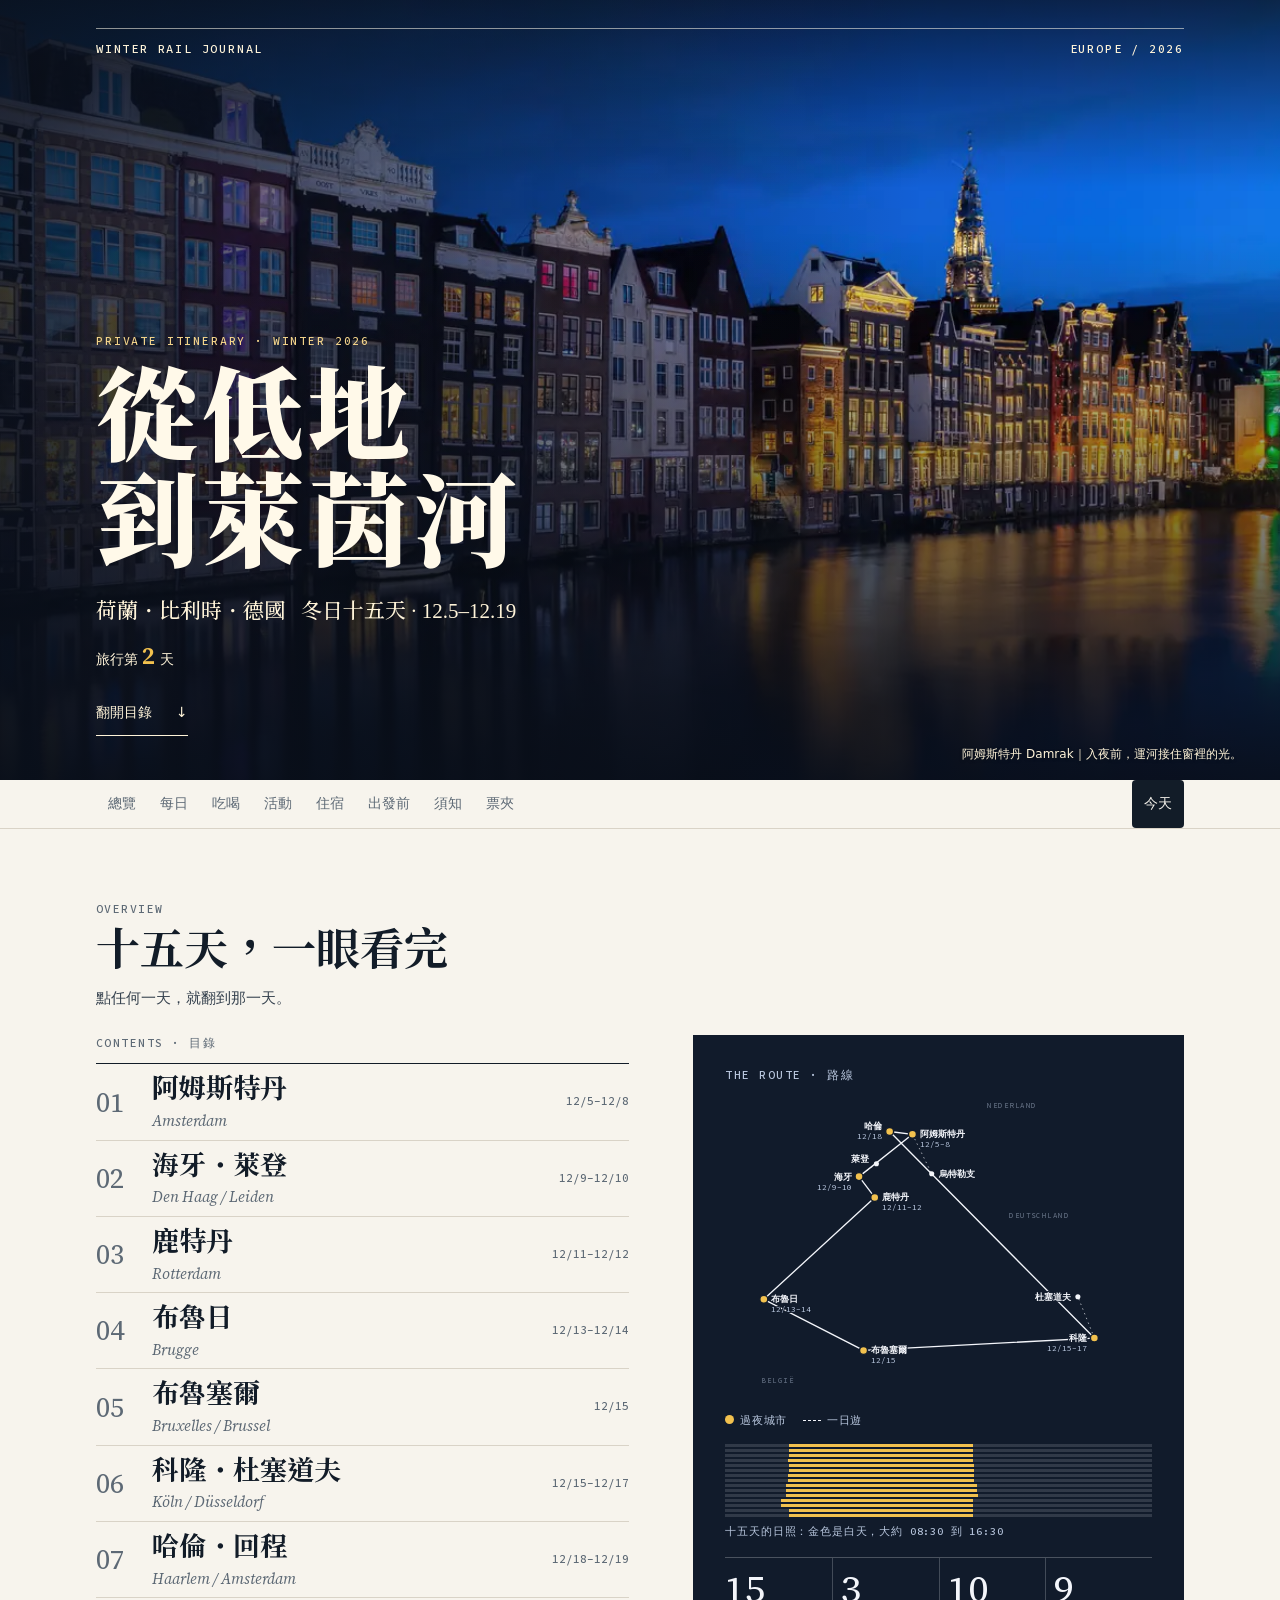
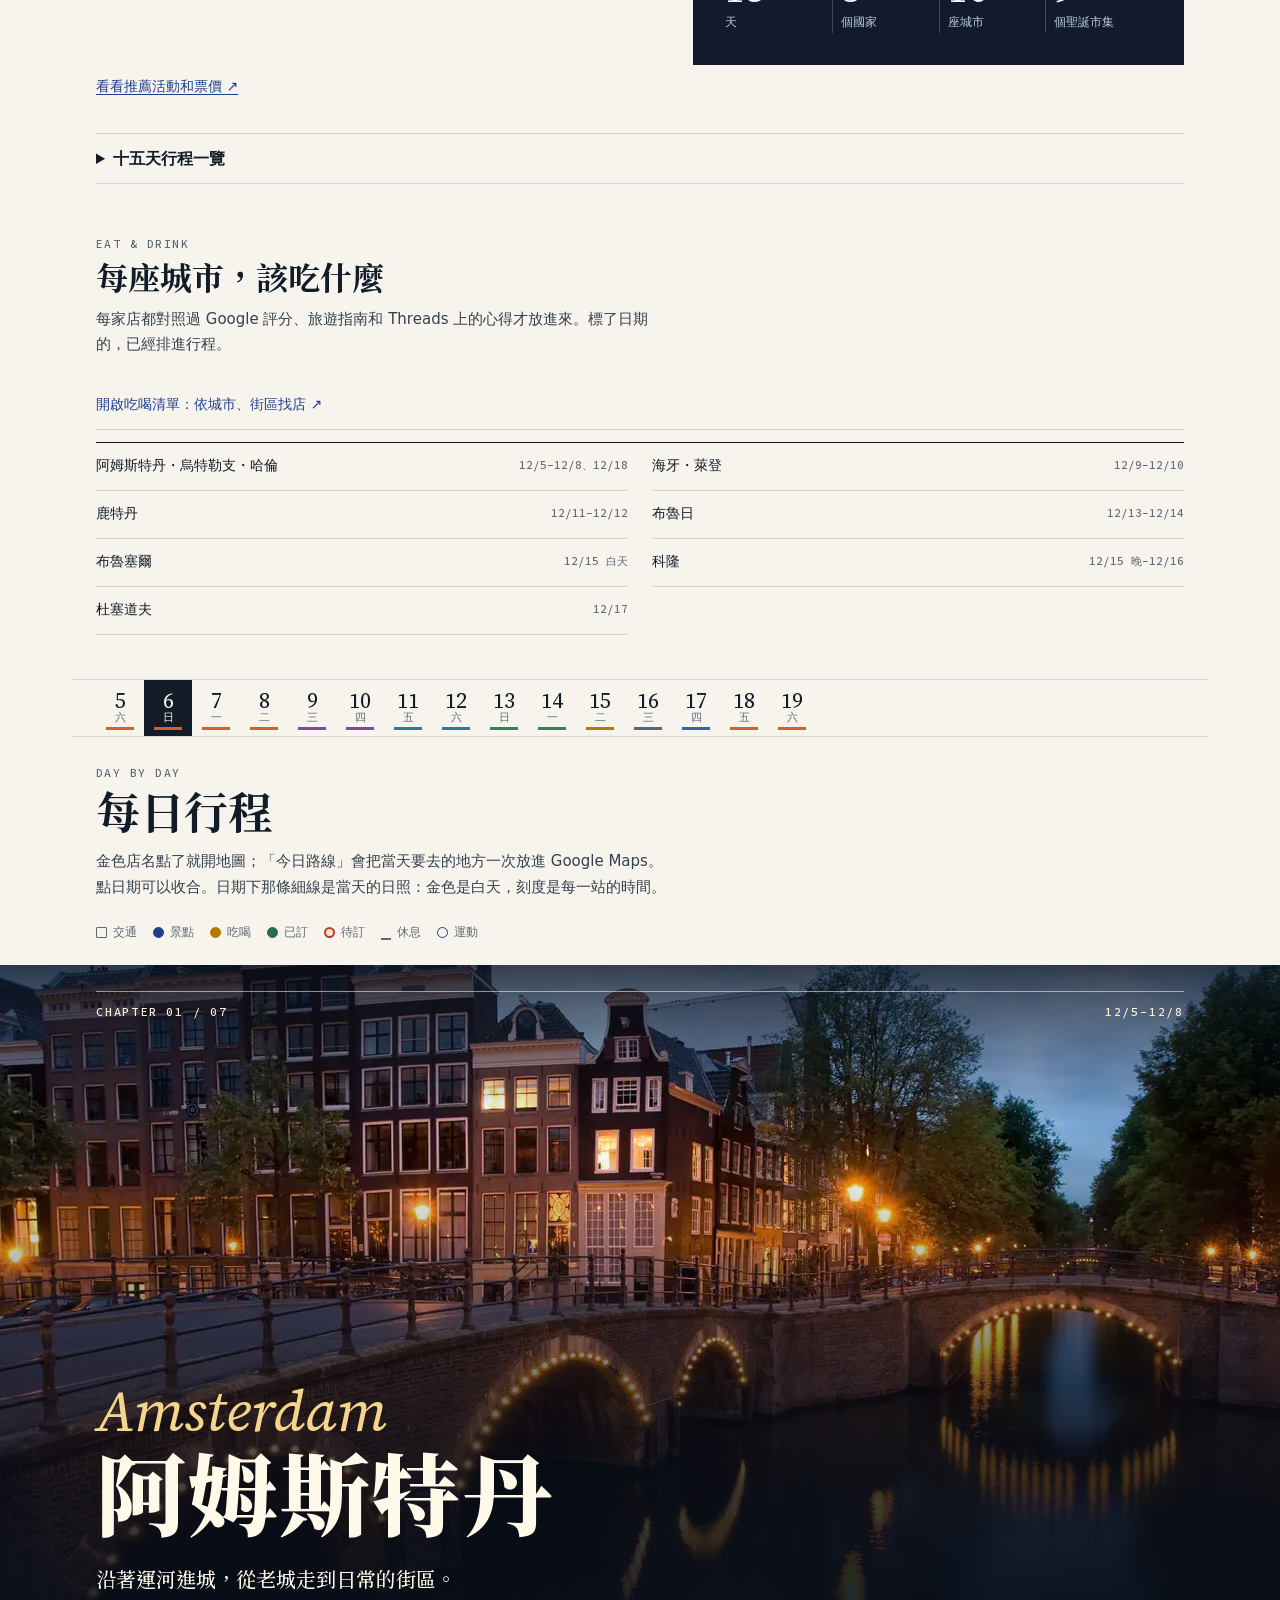
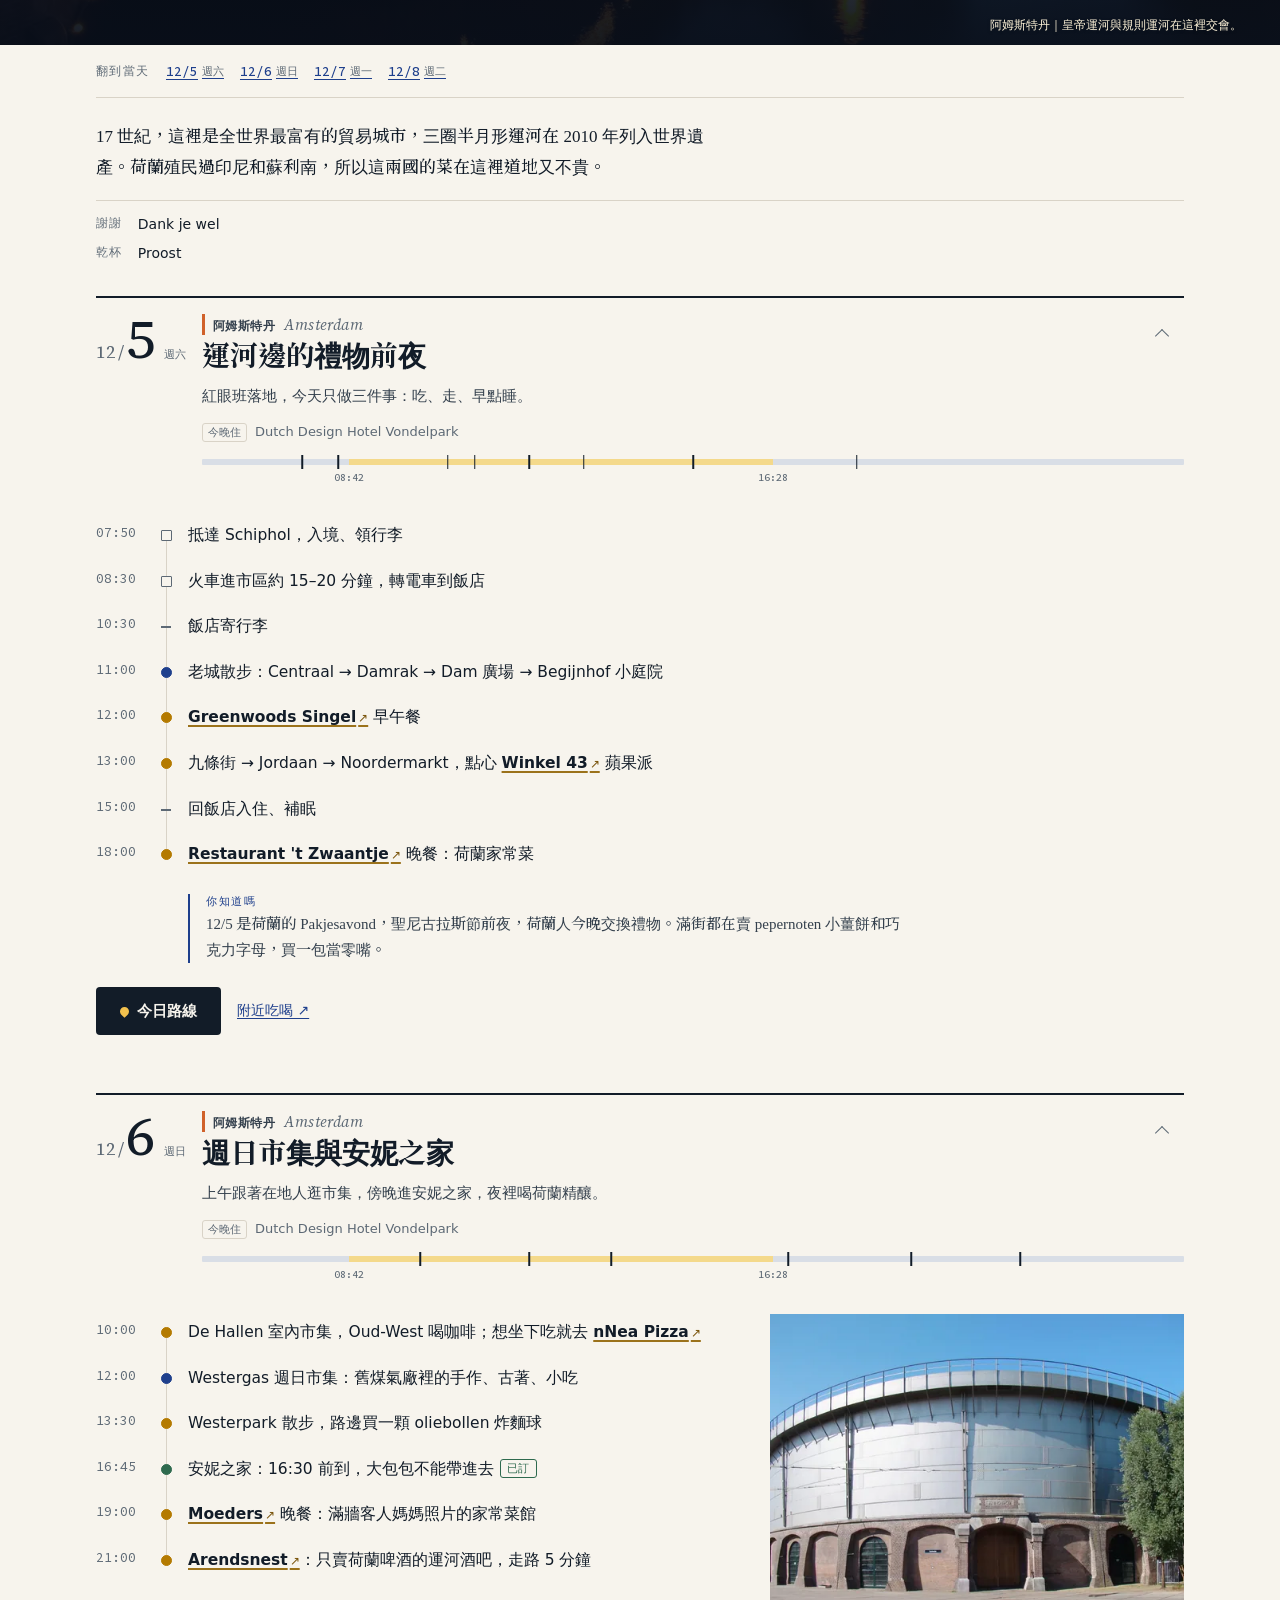
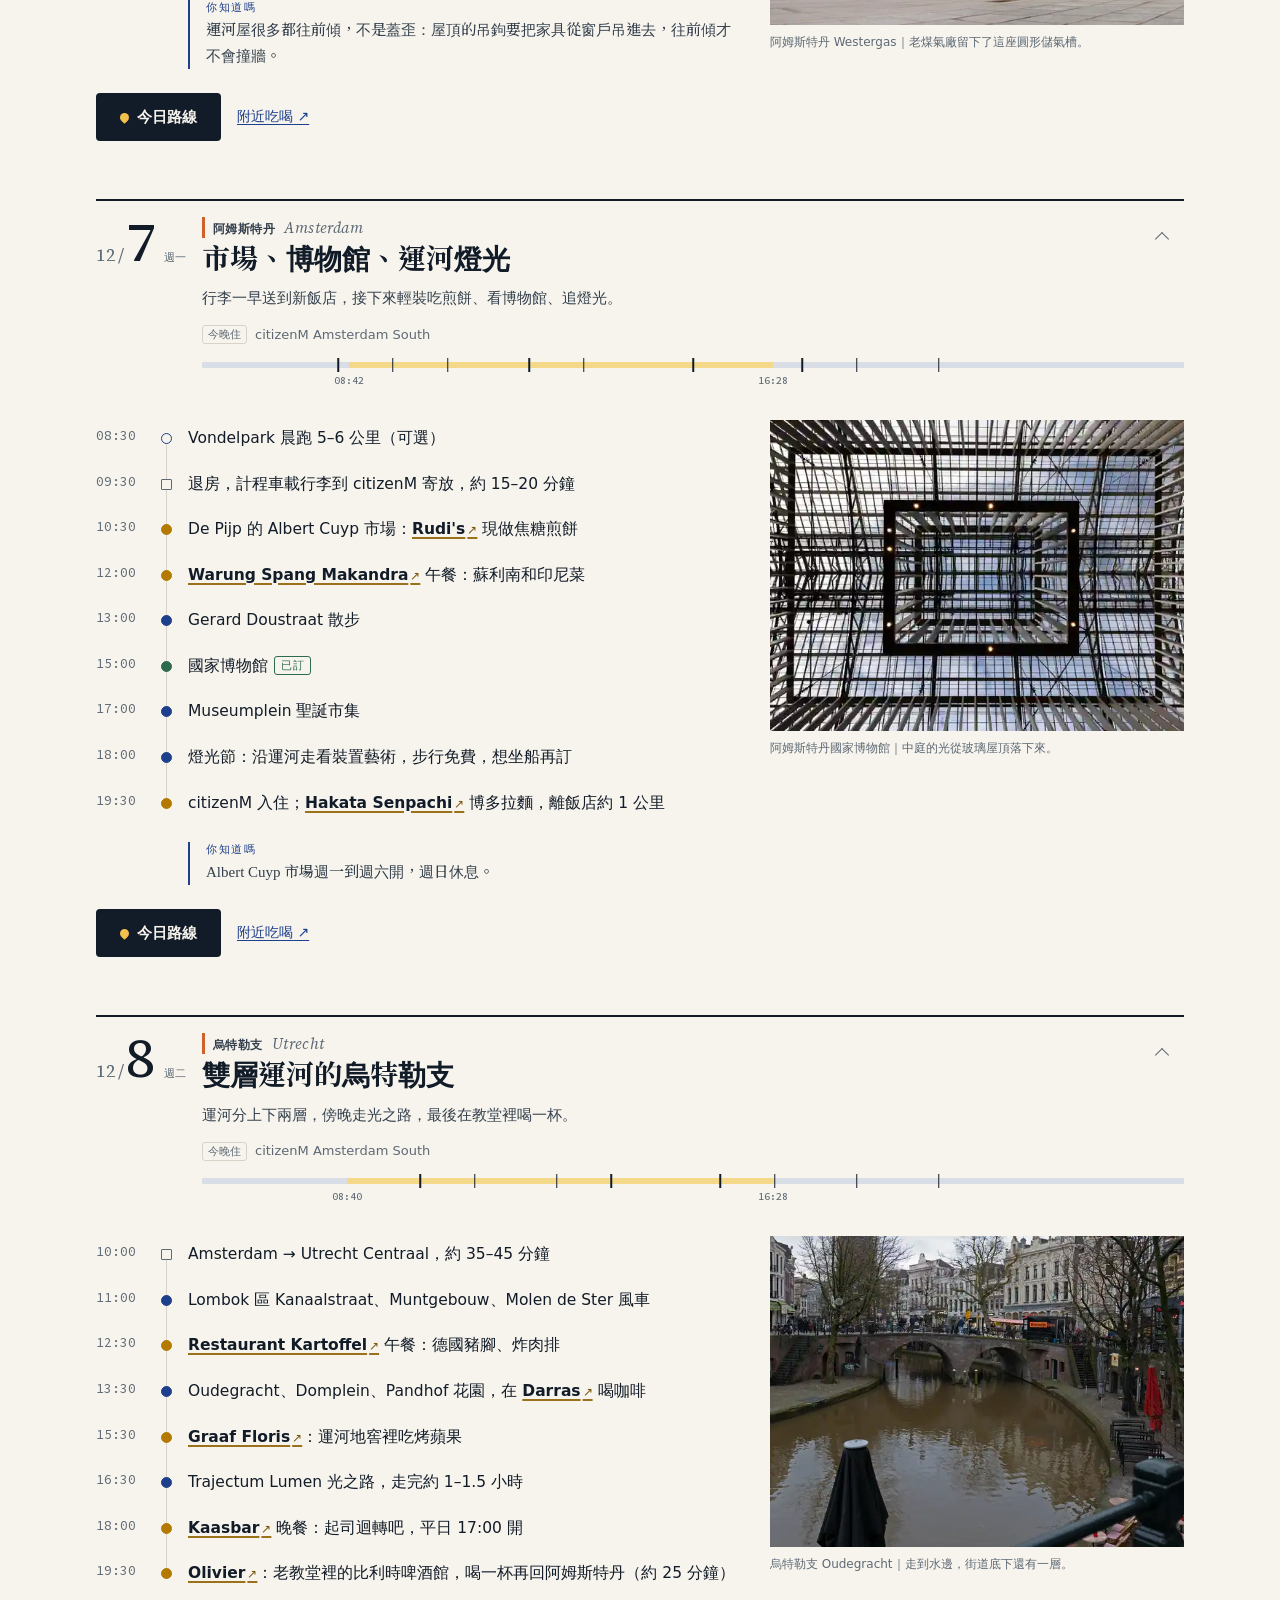
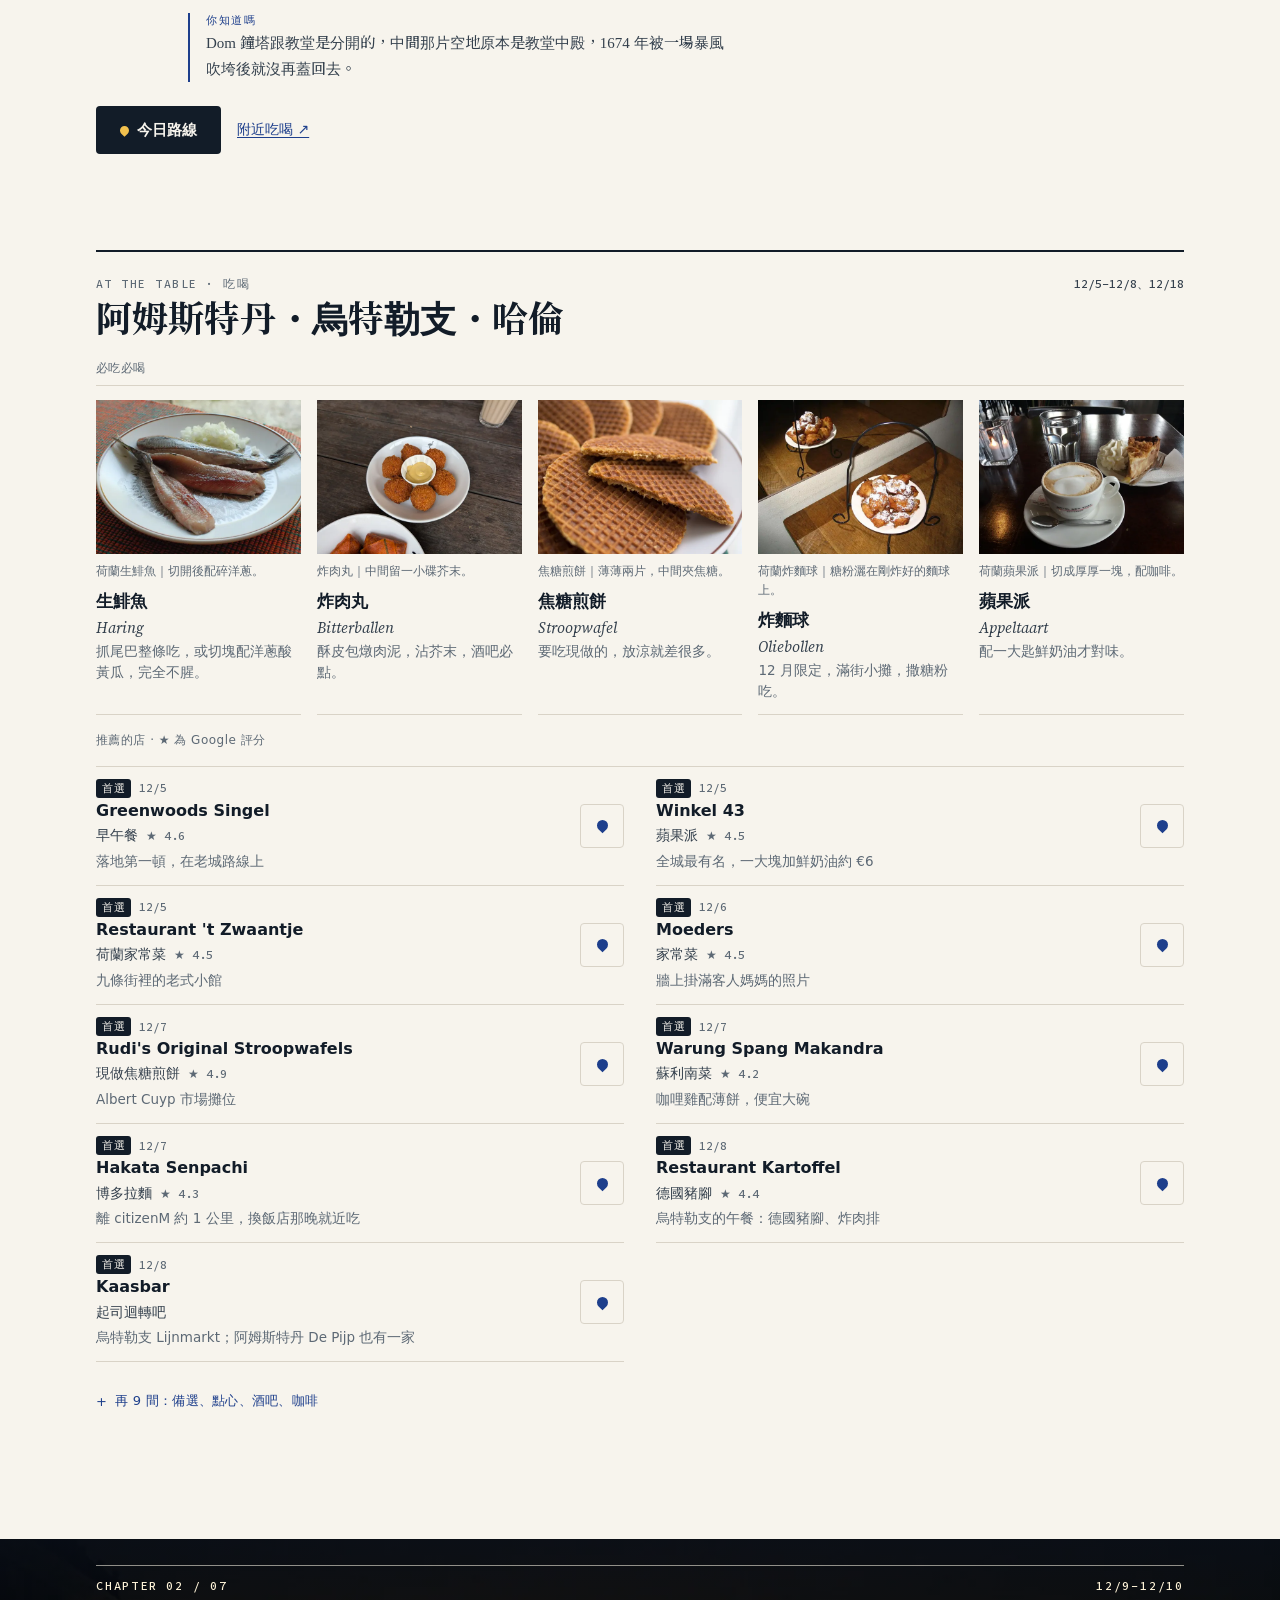
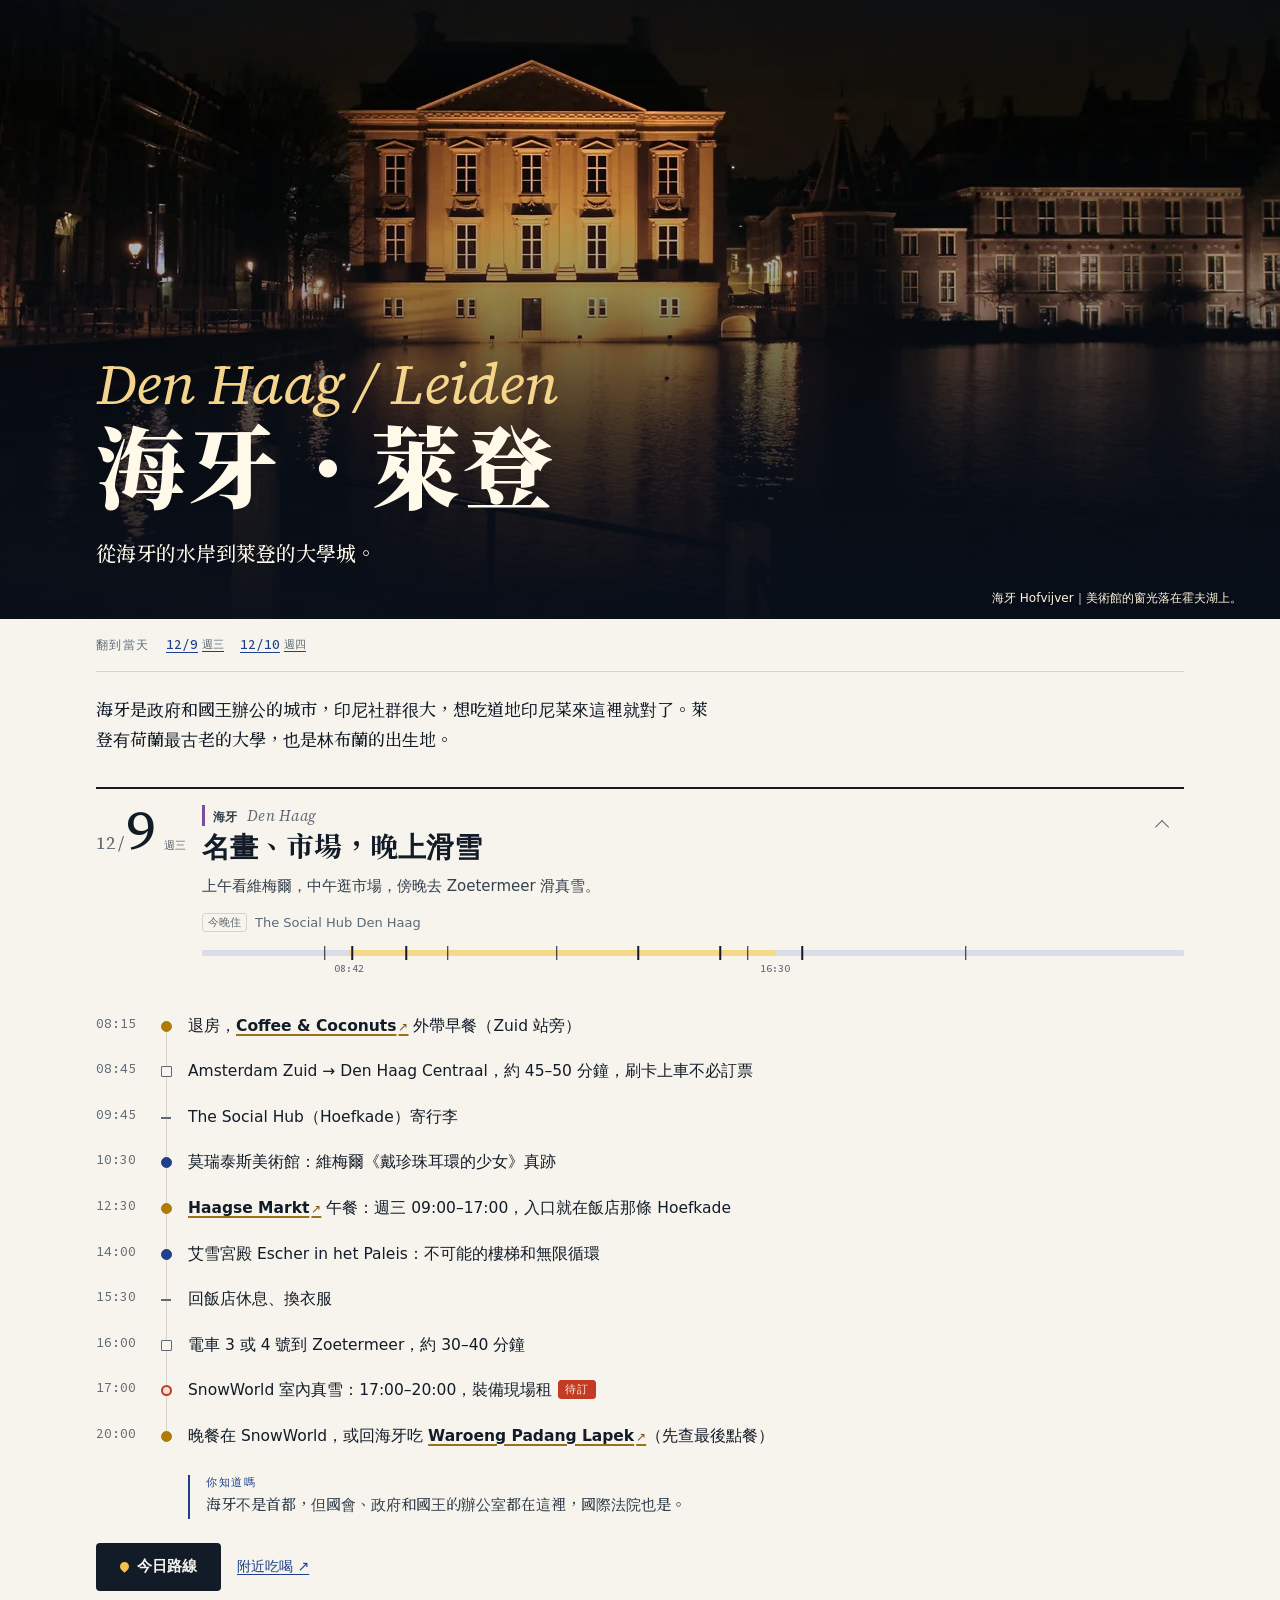
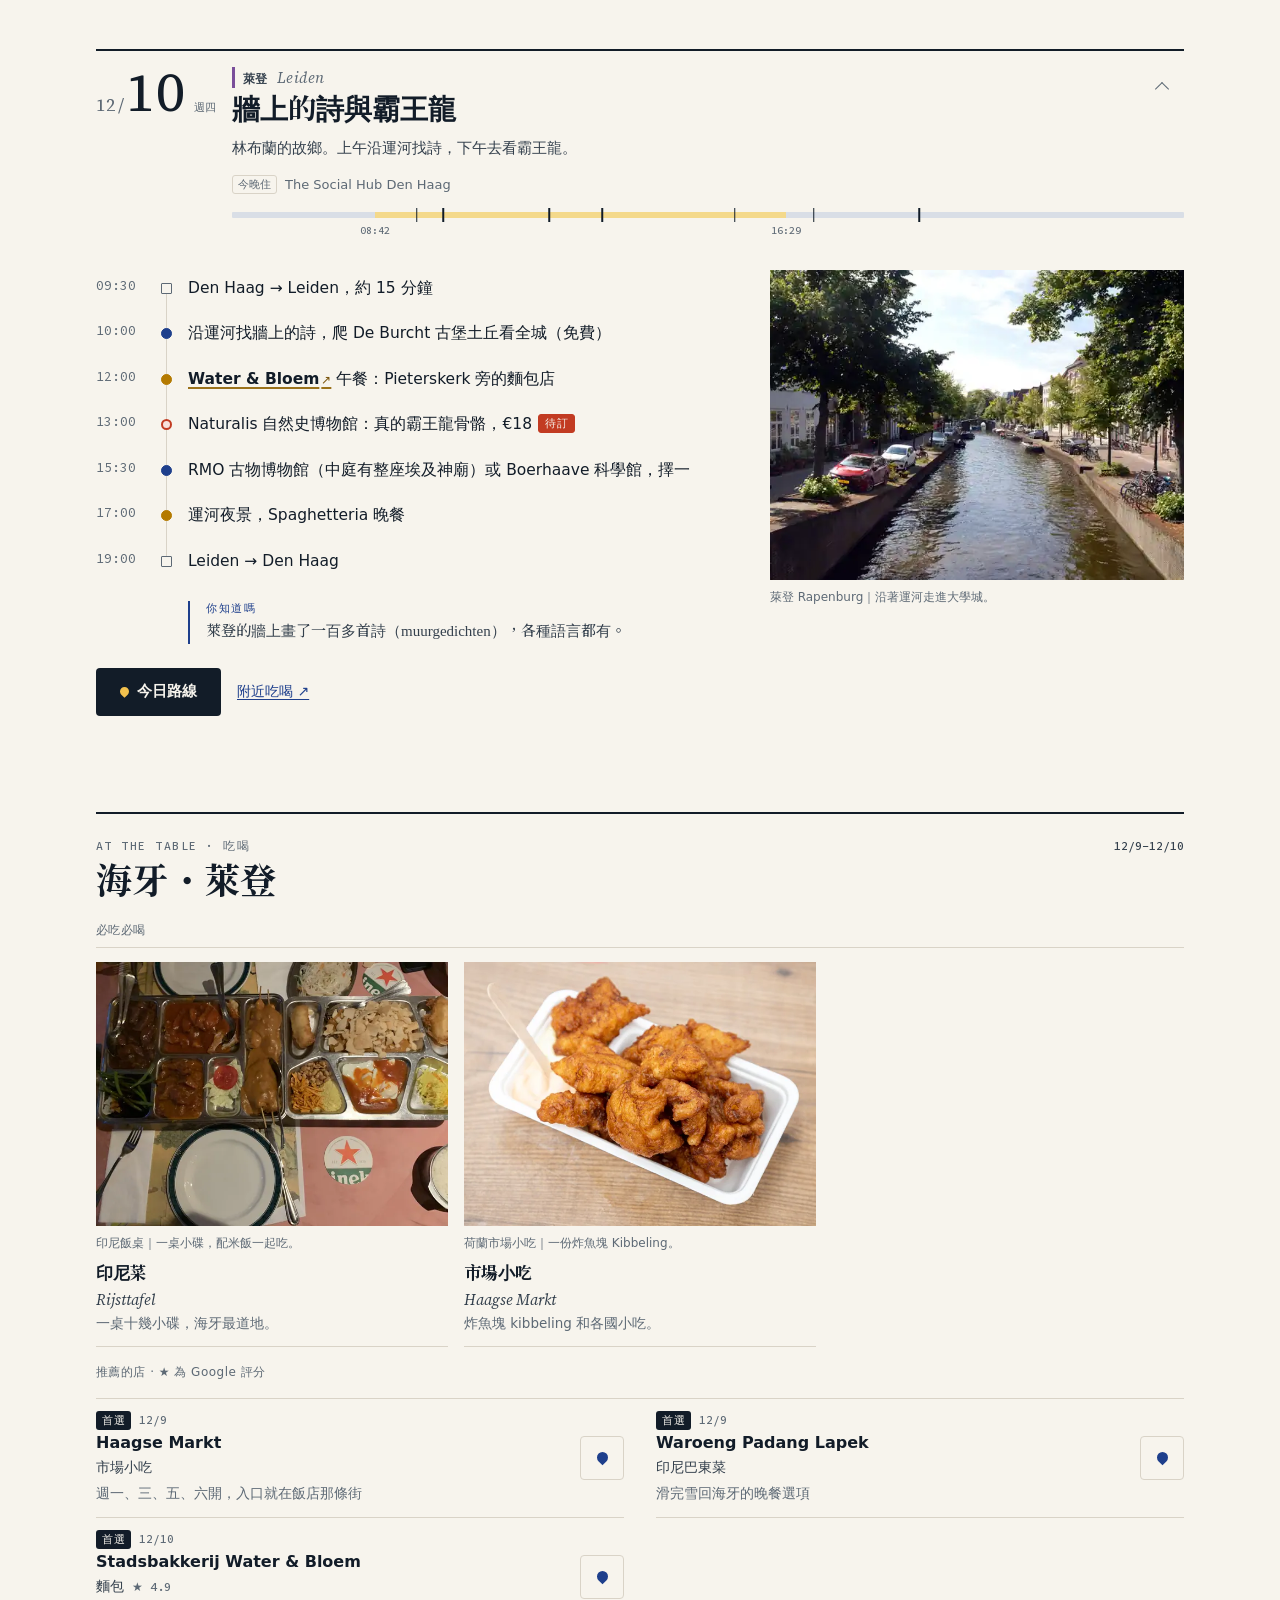
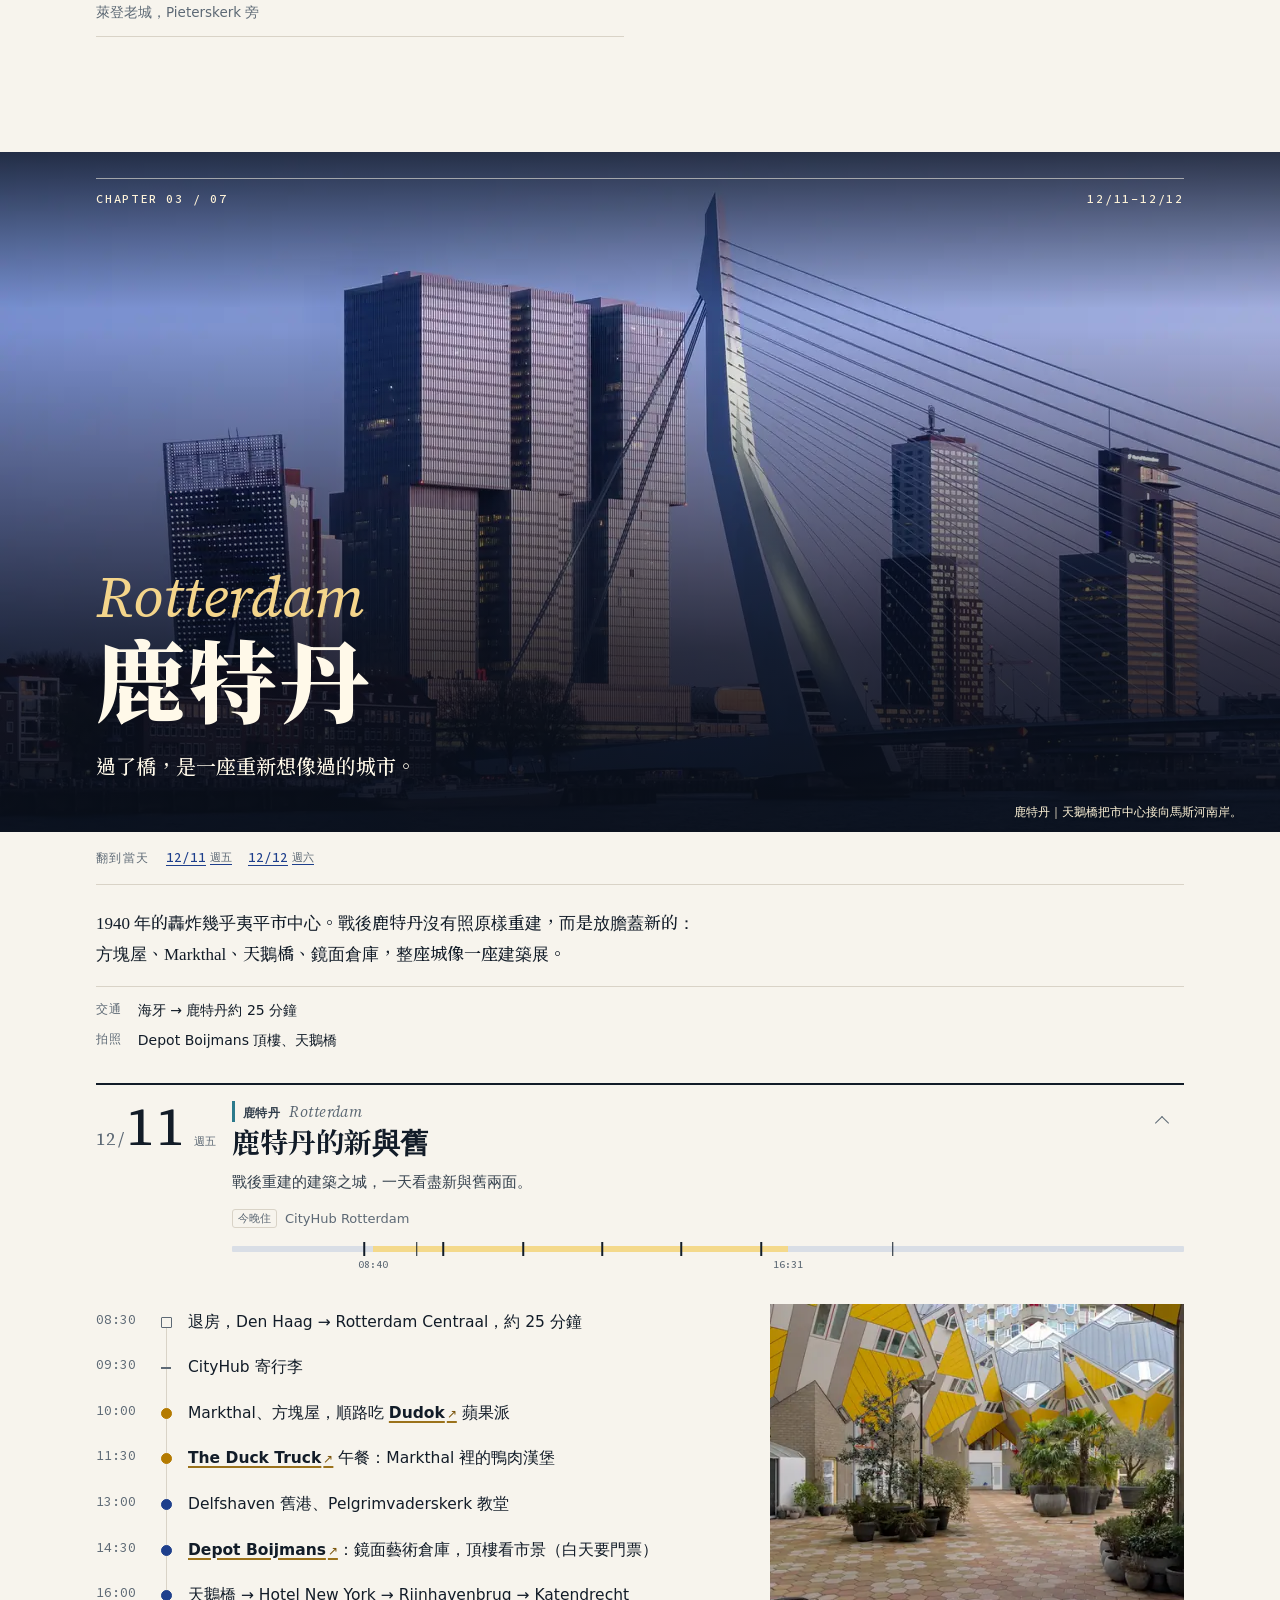
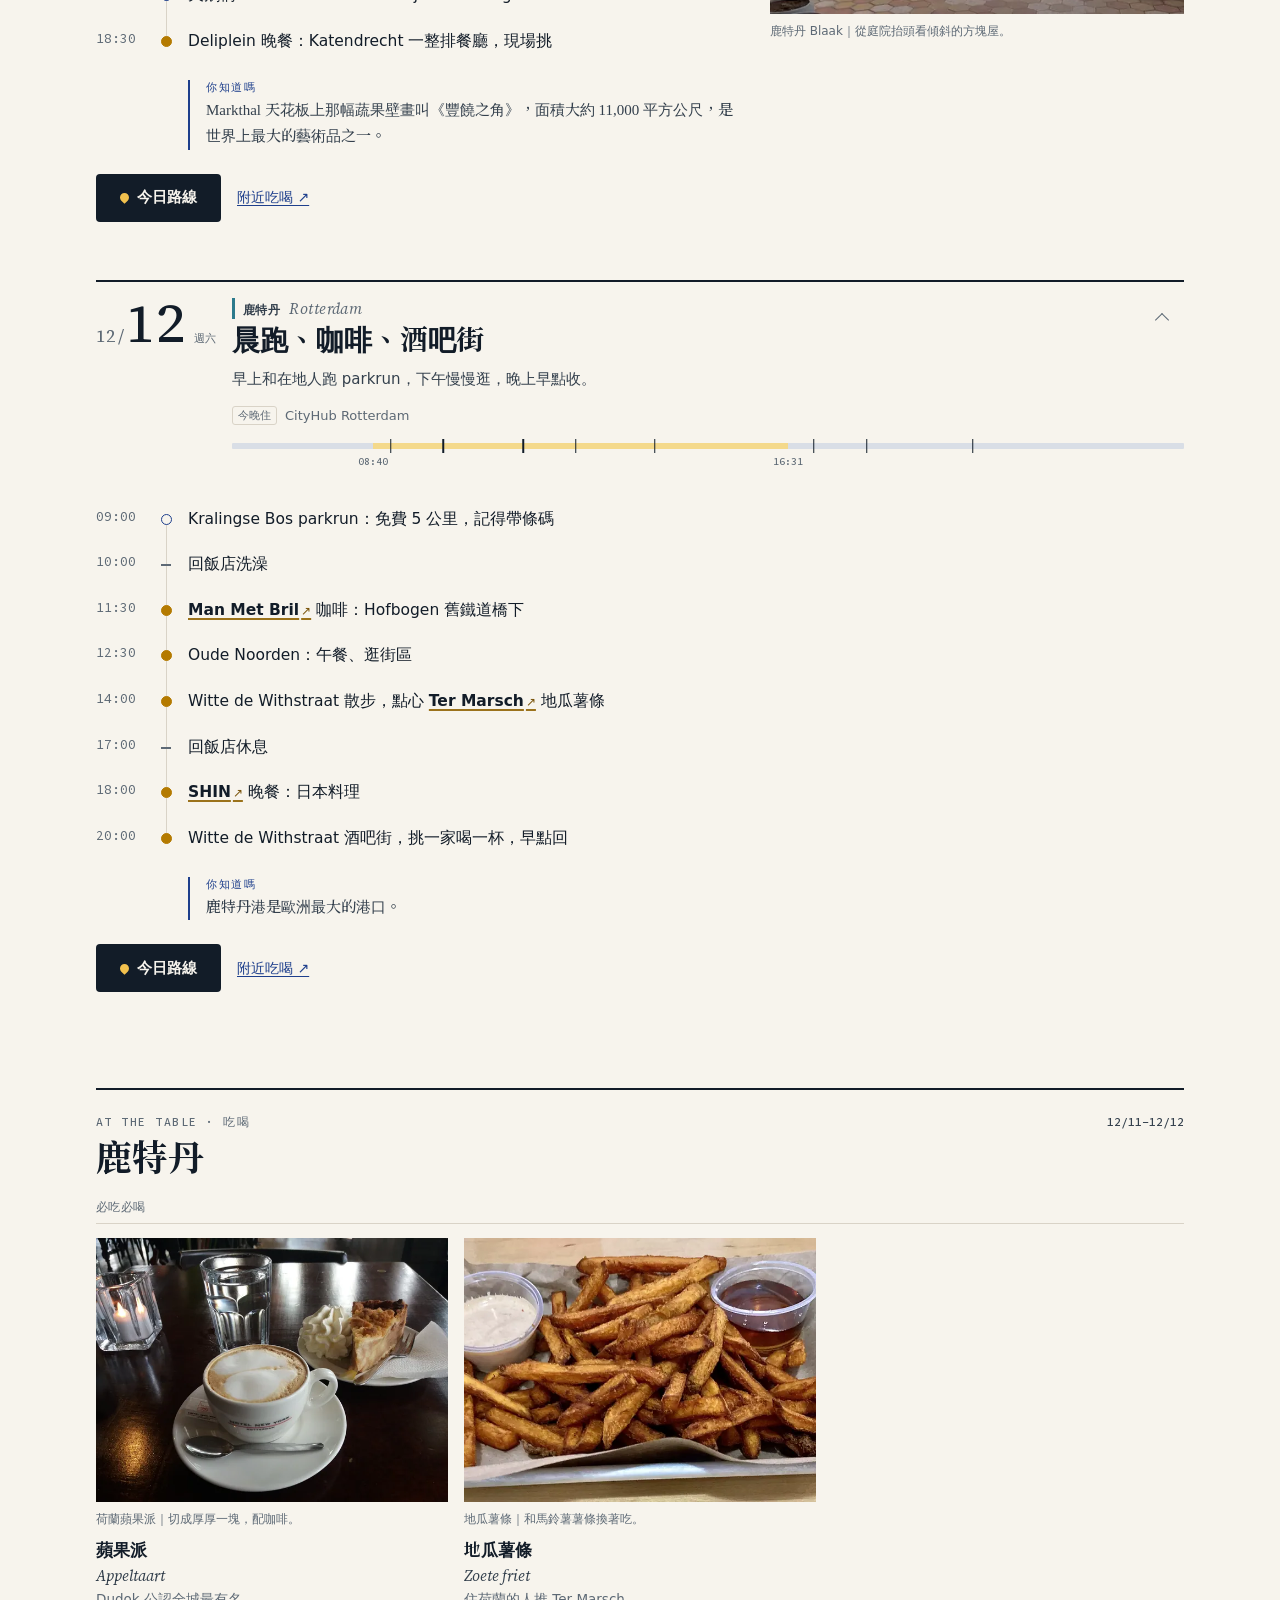
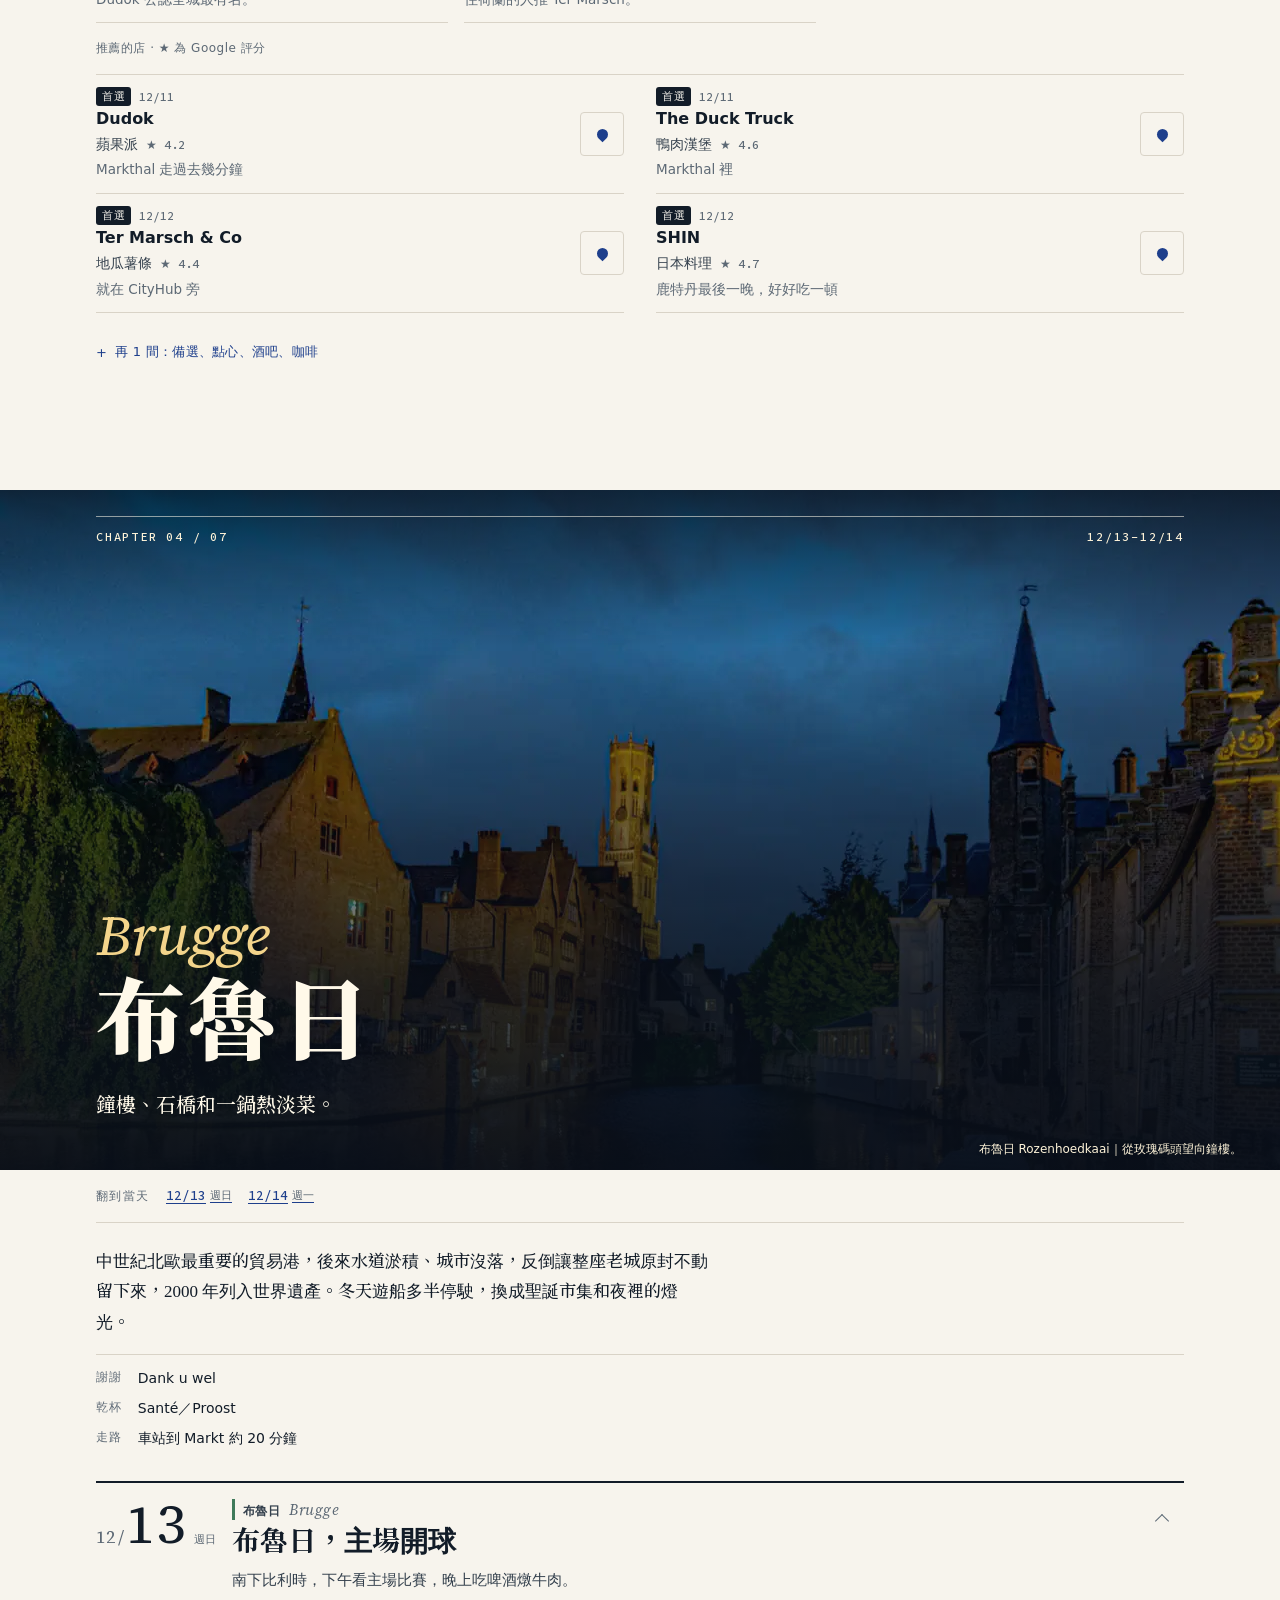
==== commit 1ceea706: "Add an activity guide to the travel booklet" ====
--- a/index.html
+++ b/index.html
@@ -491,6 +491,7 @@
       <li><a href="#overview">總覽</a></li>
       <li><a href="#days">每日</a></li>
       <li><a href="food.html">吃喝</a></li>
+      <li><a href="activities.html">活動</a></li>
       <li><a href="#stays">住宿</a></li>
       <li><a href="#todo">出發前</a></li>
       <li><a href="#info">須知</a></li>
@@ -536,6 +537,7 @@
         </div>
       </aside>
     </div>
+    <p><a class="nearby-food" href="activities.html">看看推薦活動和票價 ↗</a></p>
     <details class="index-fold"><summary>十五天行程一覽</summary><div class="ovlist"><a class="ov" href="#d1205" data-day="1205" style="--c: var(--c-ams)">
   <span class="ov-date"><b>12/5</b><i>六</i></span>
   <span class="ov-main"><span class="ov-city">阿姆斯特丹</span><span class="ov-title">運河邊的禮物前夜</span></span>
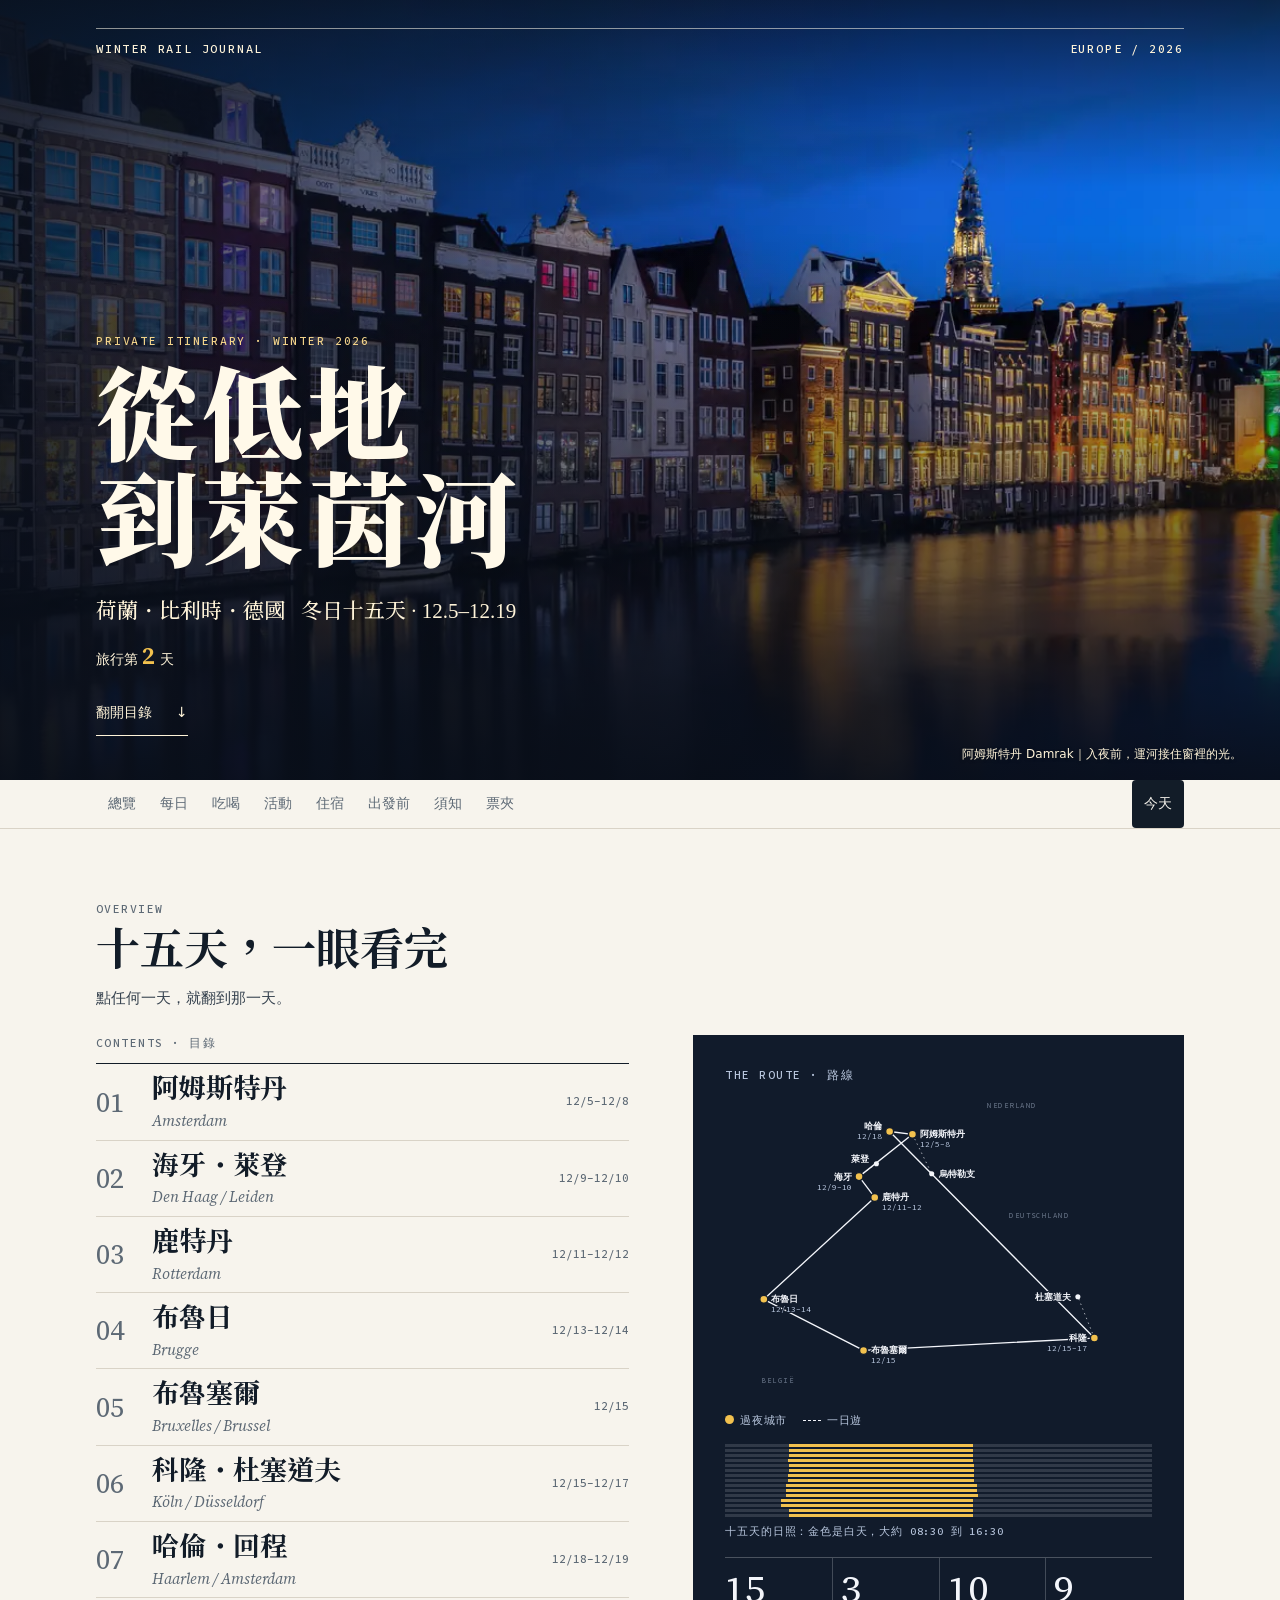
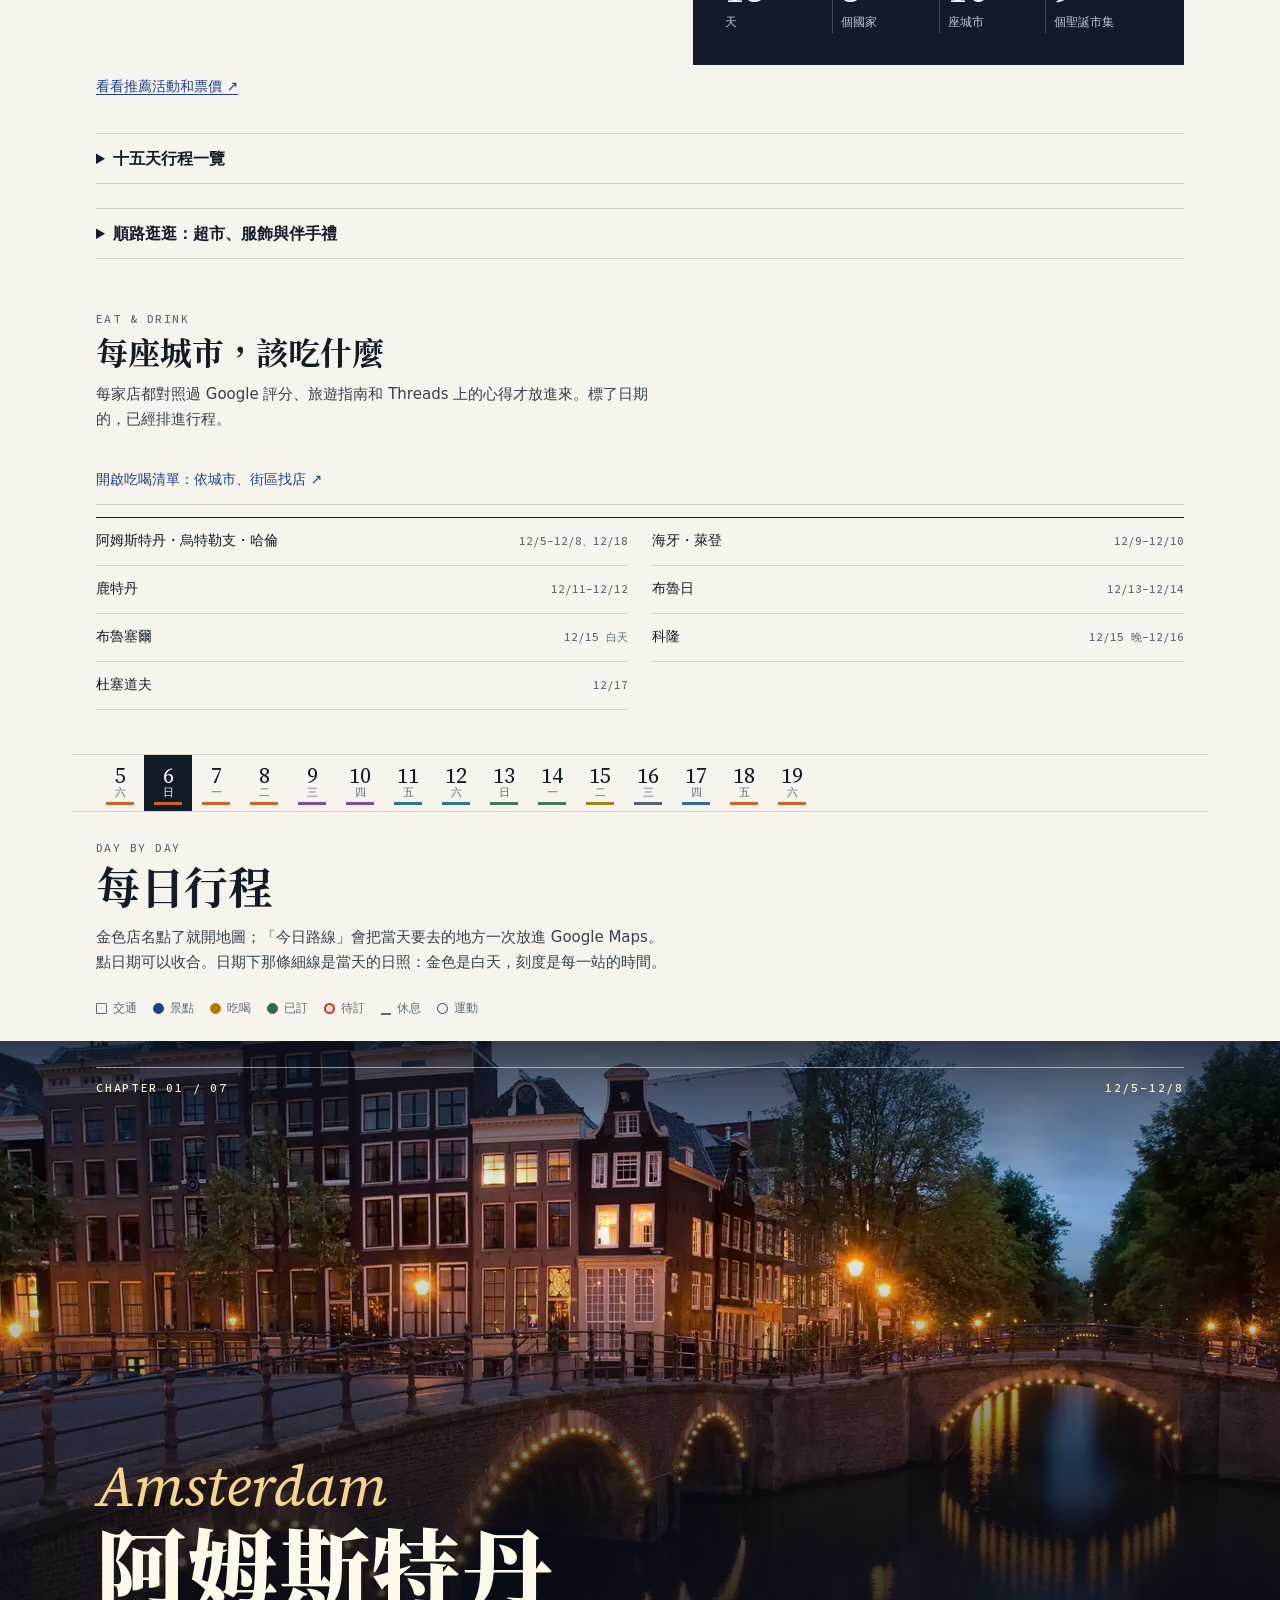
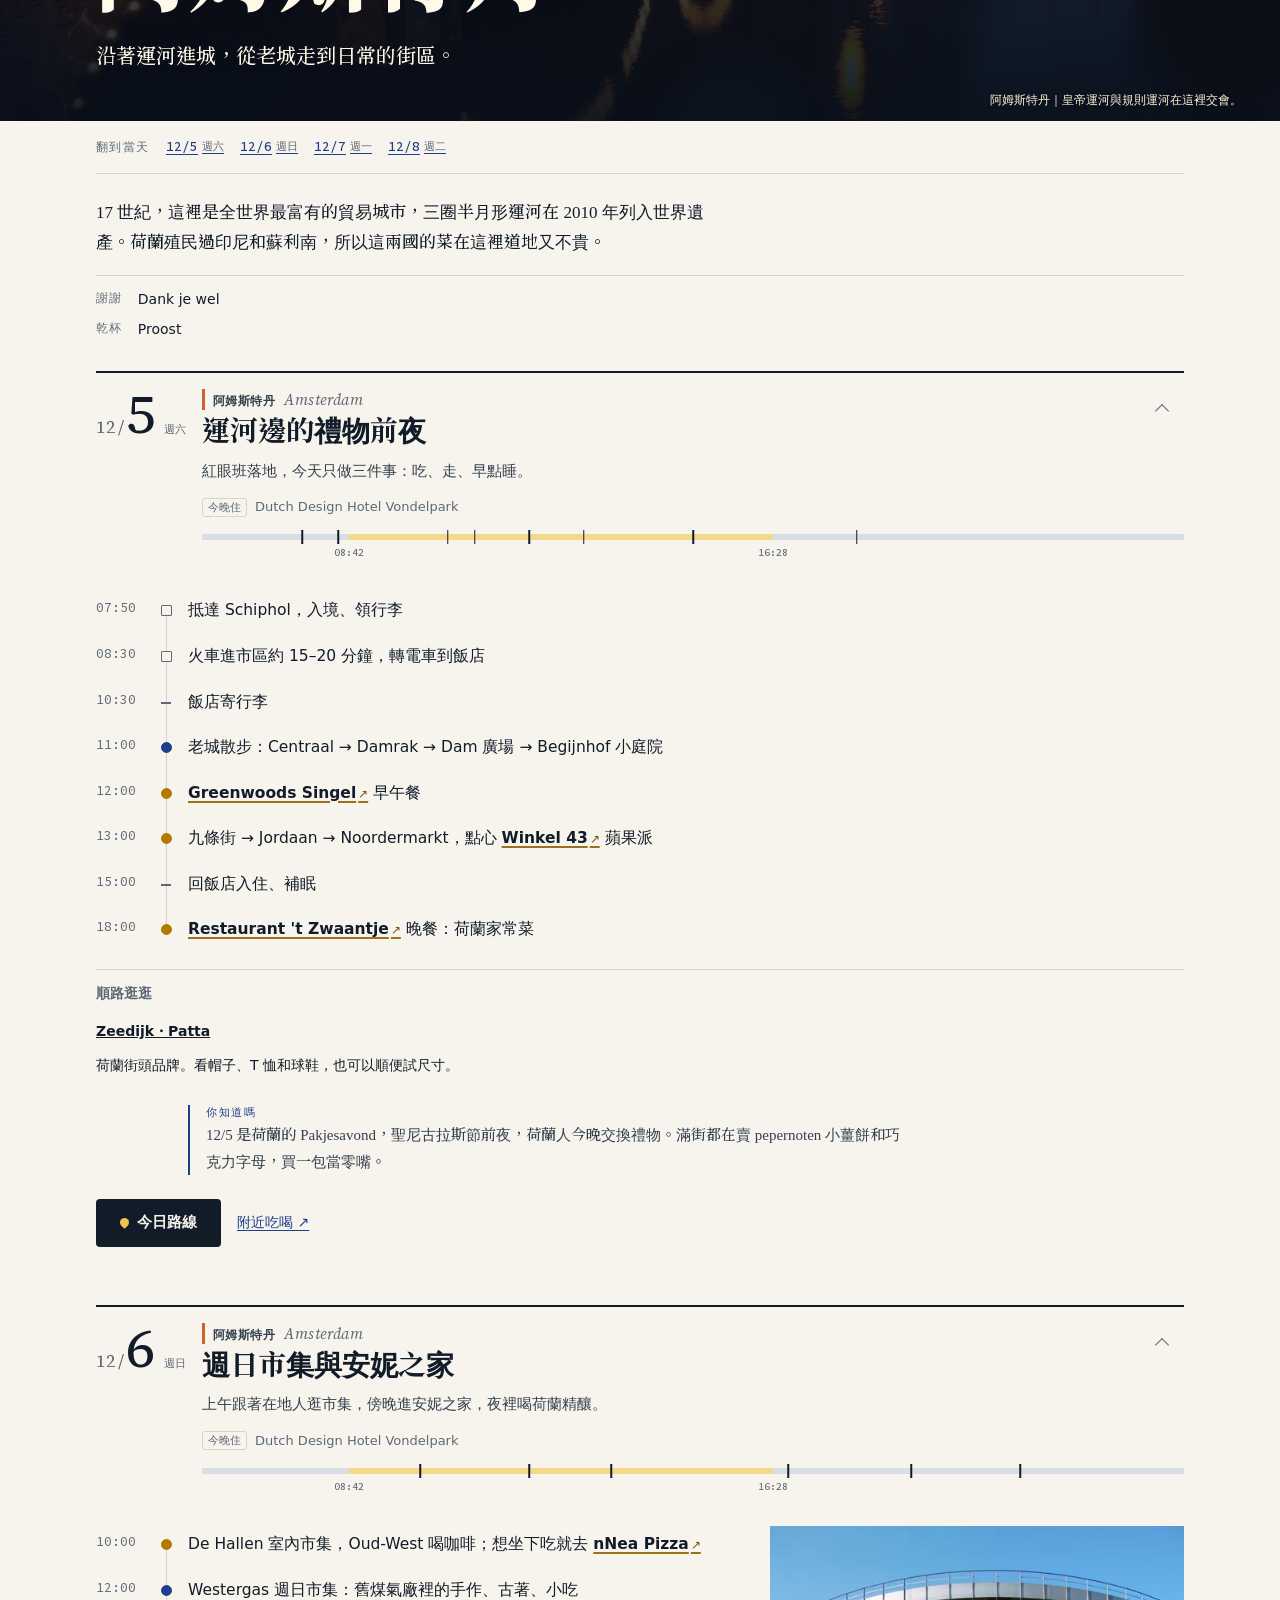
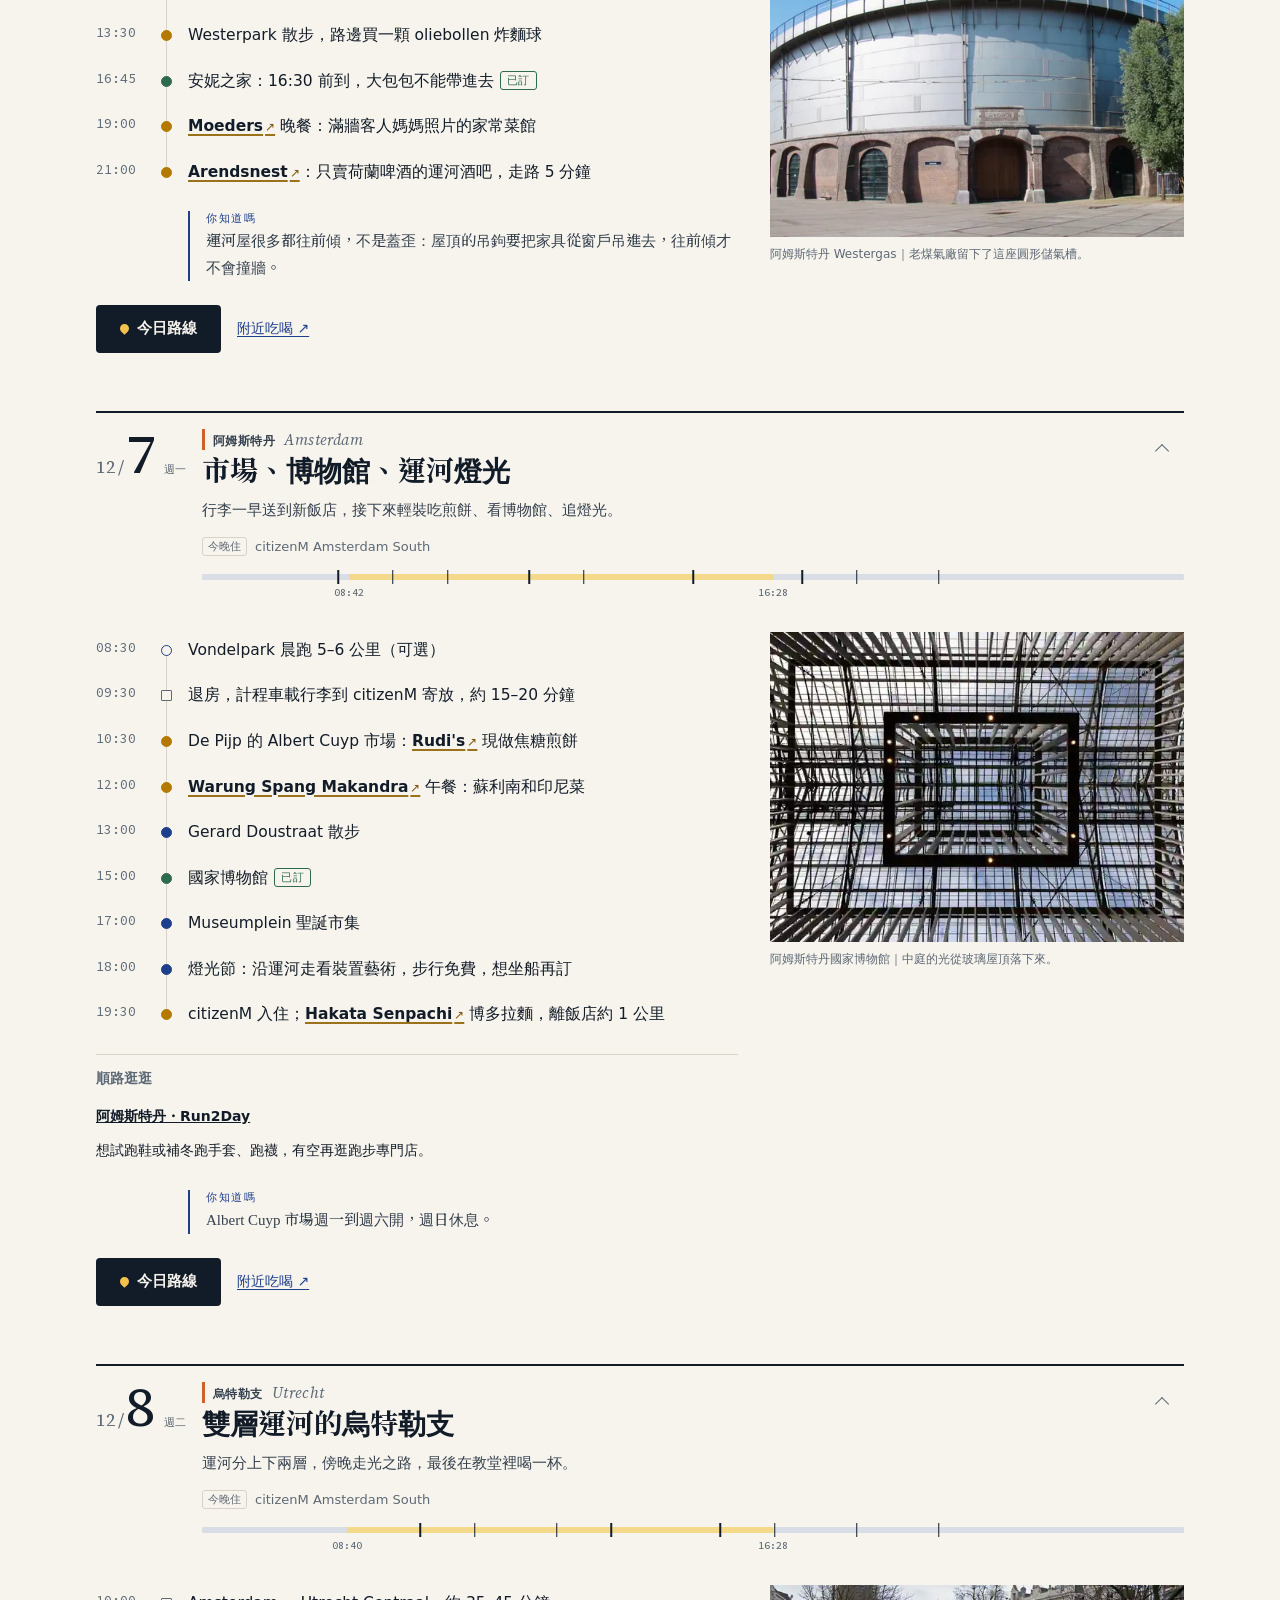
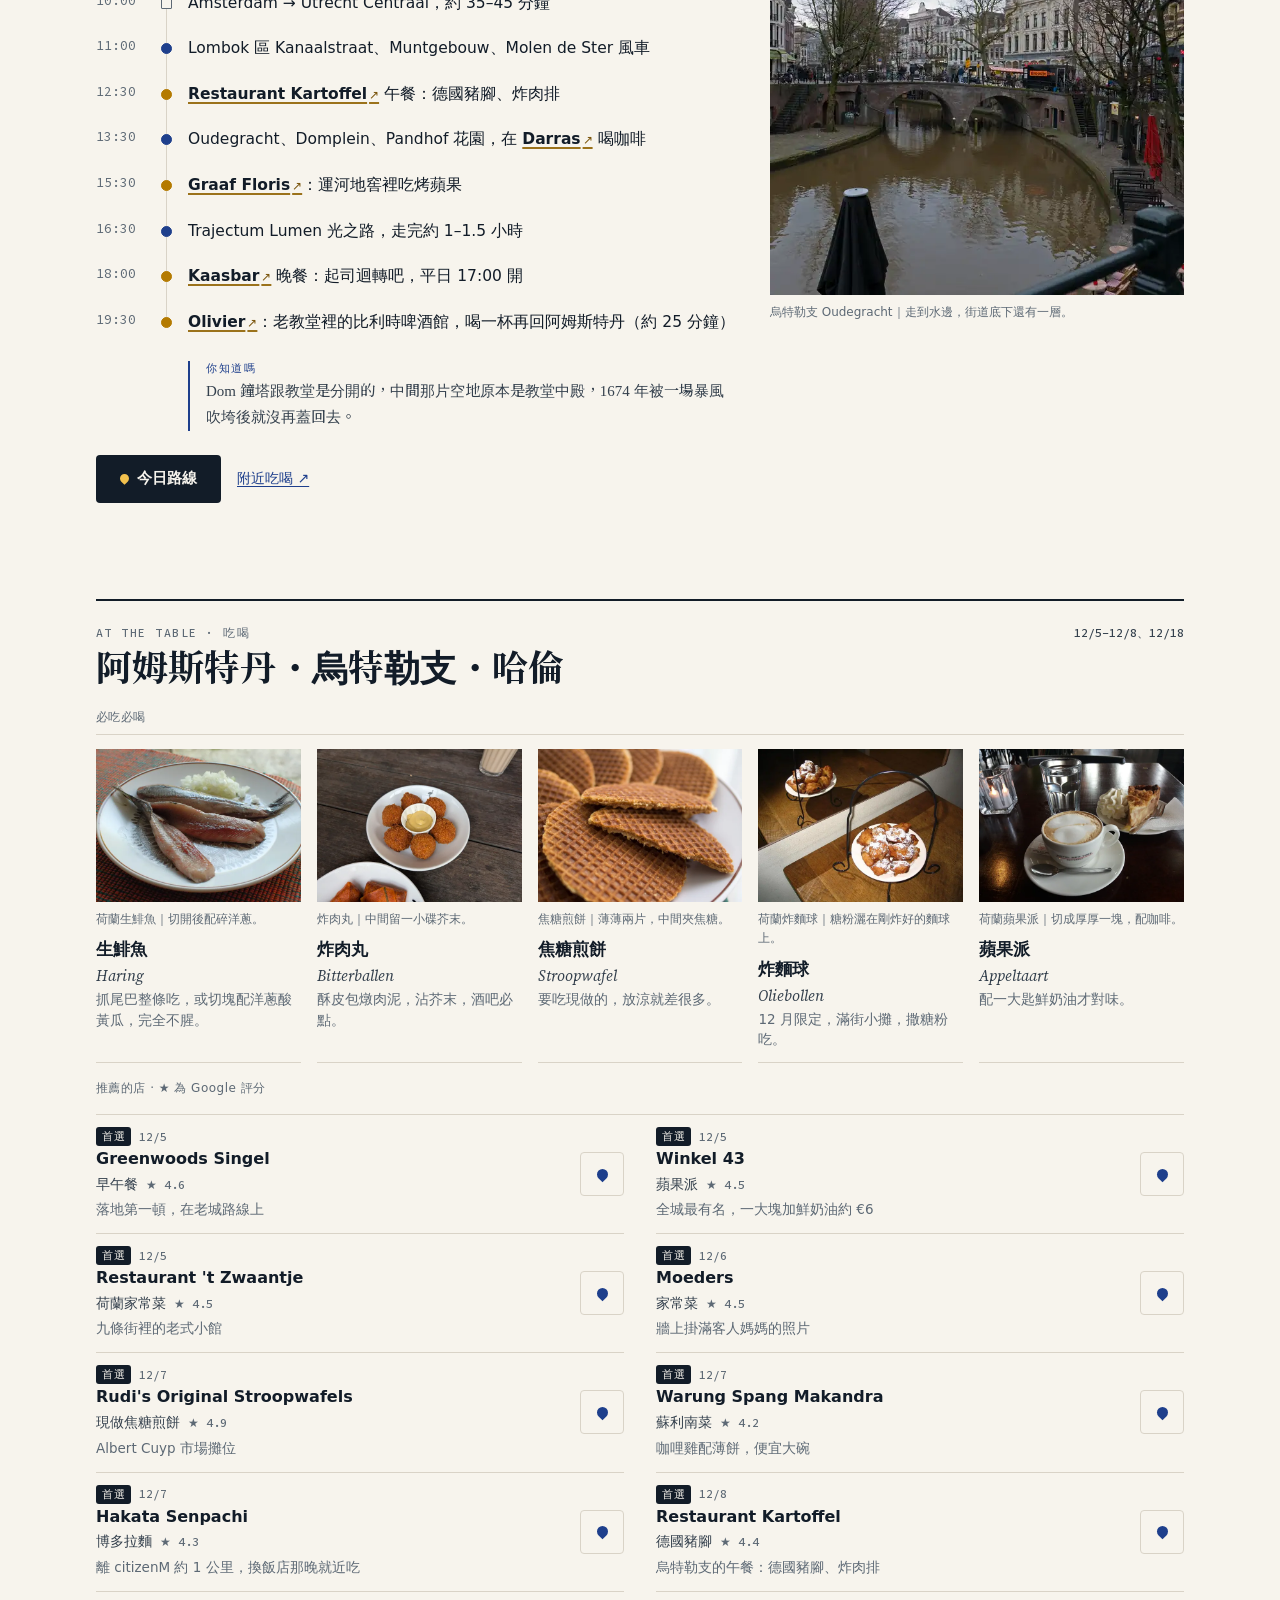
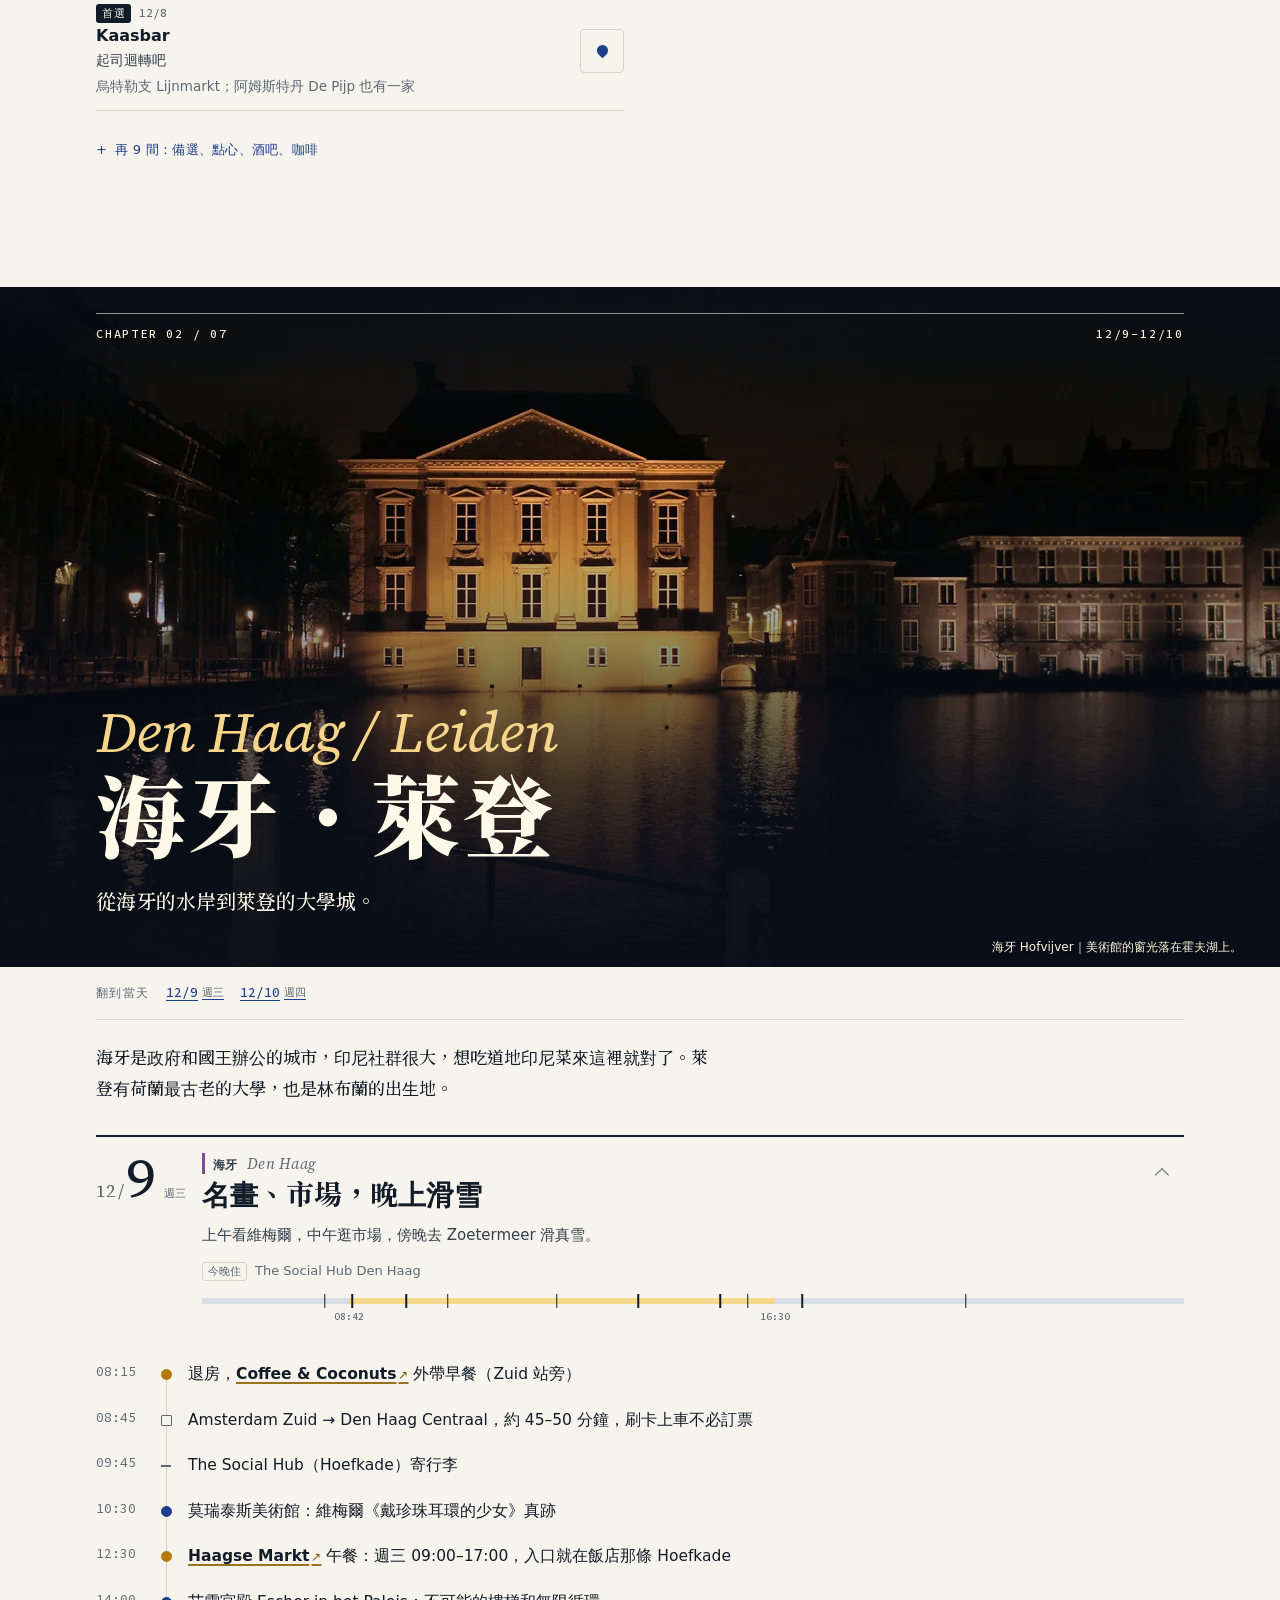
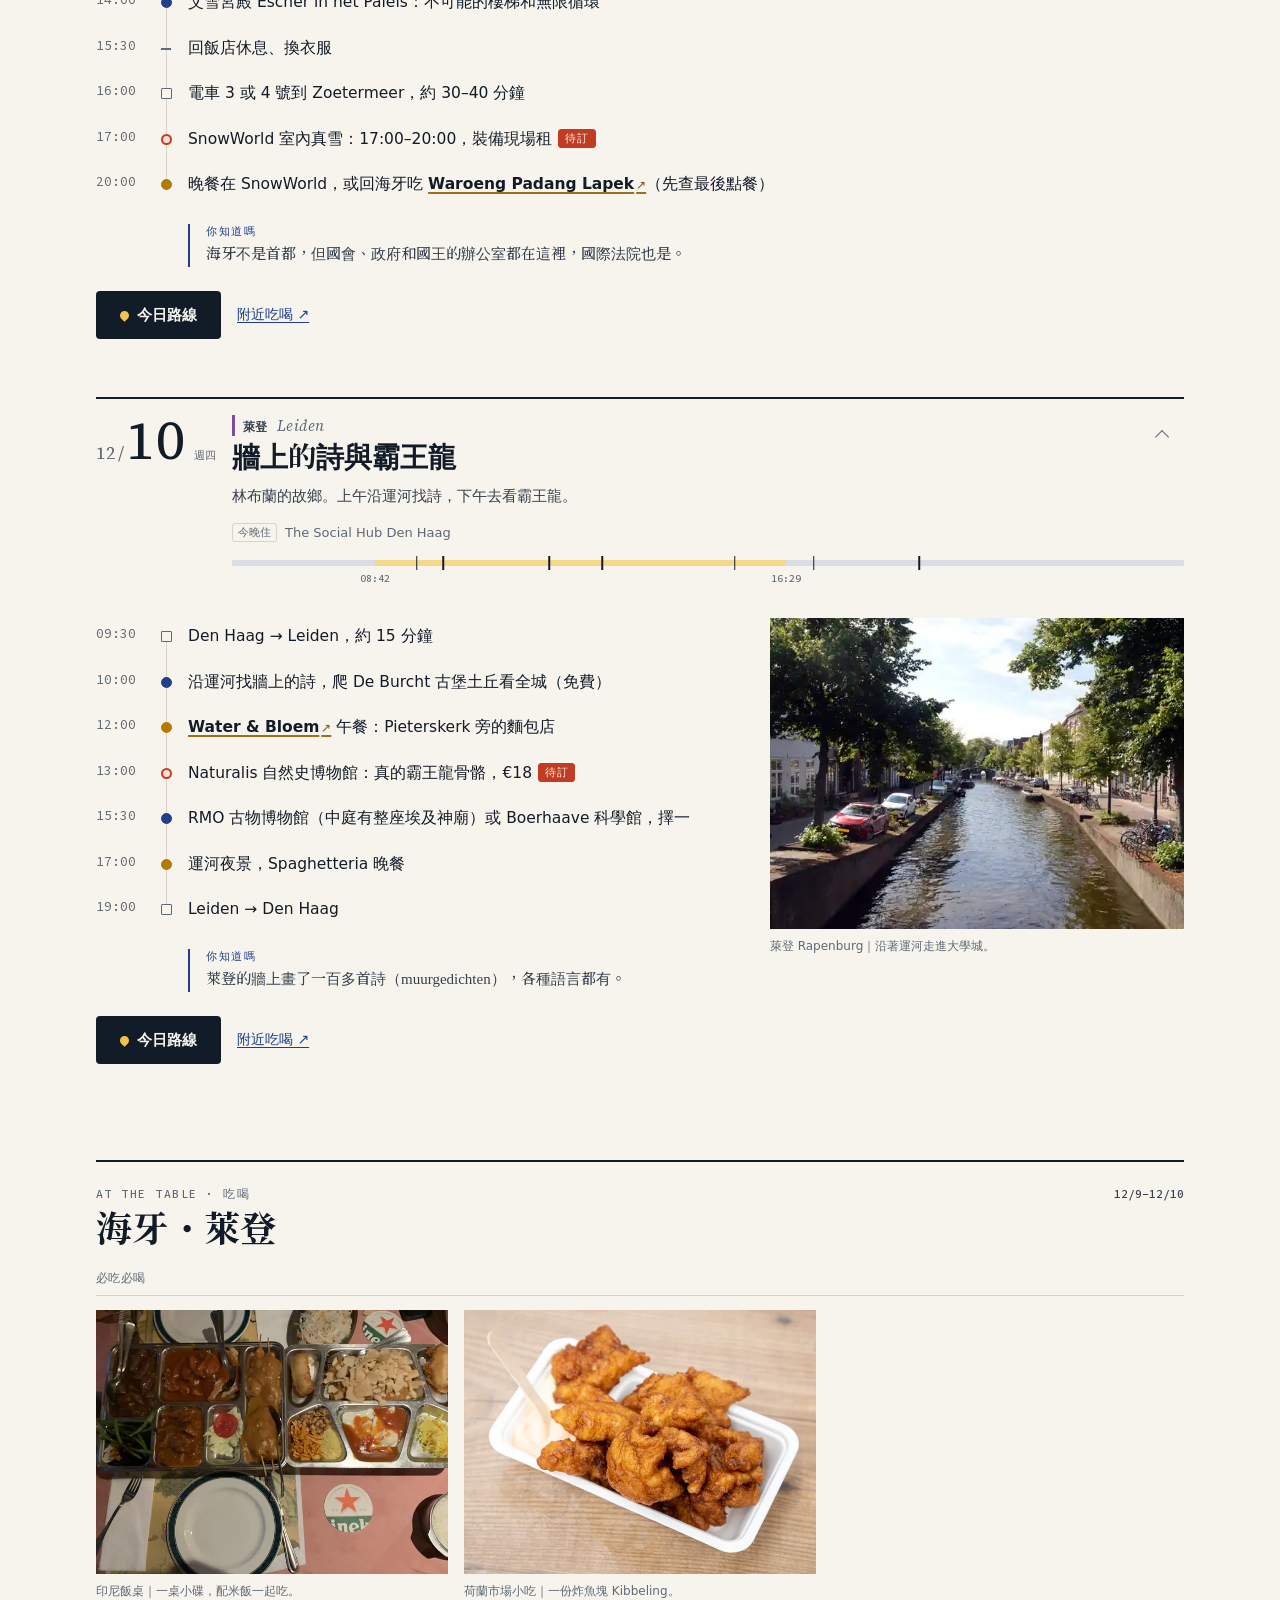
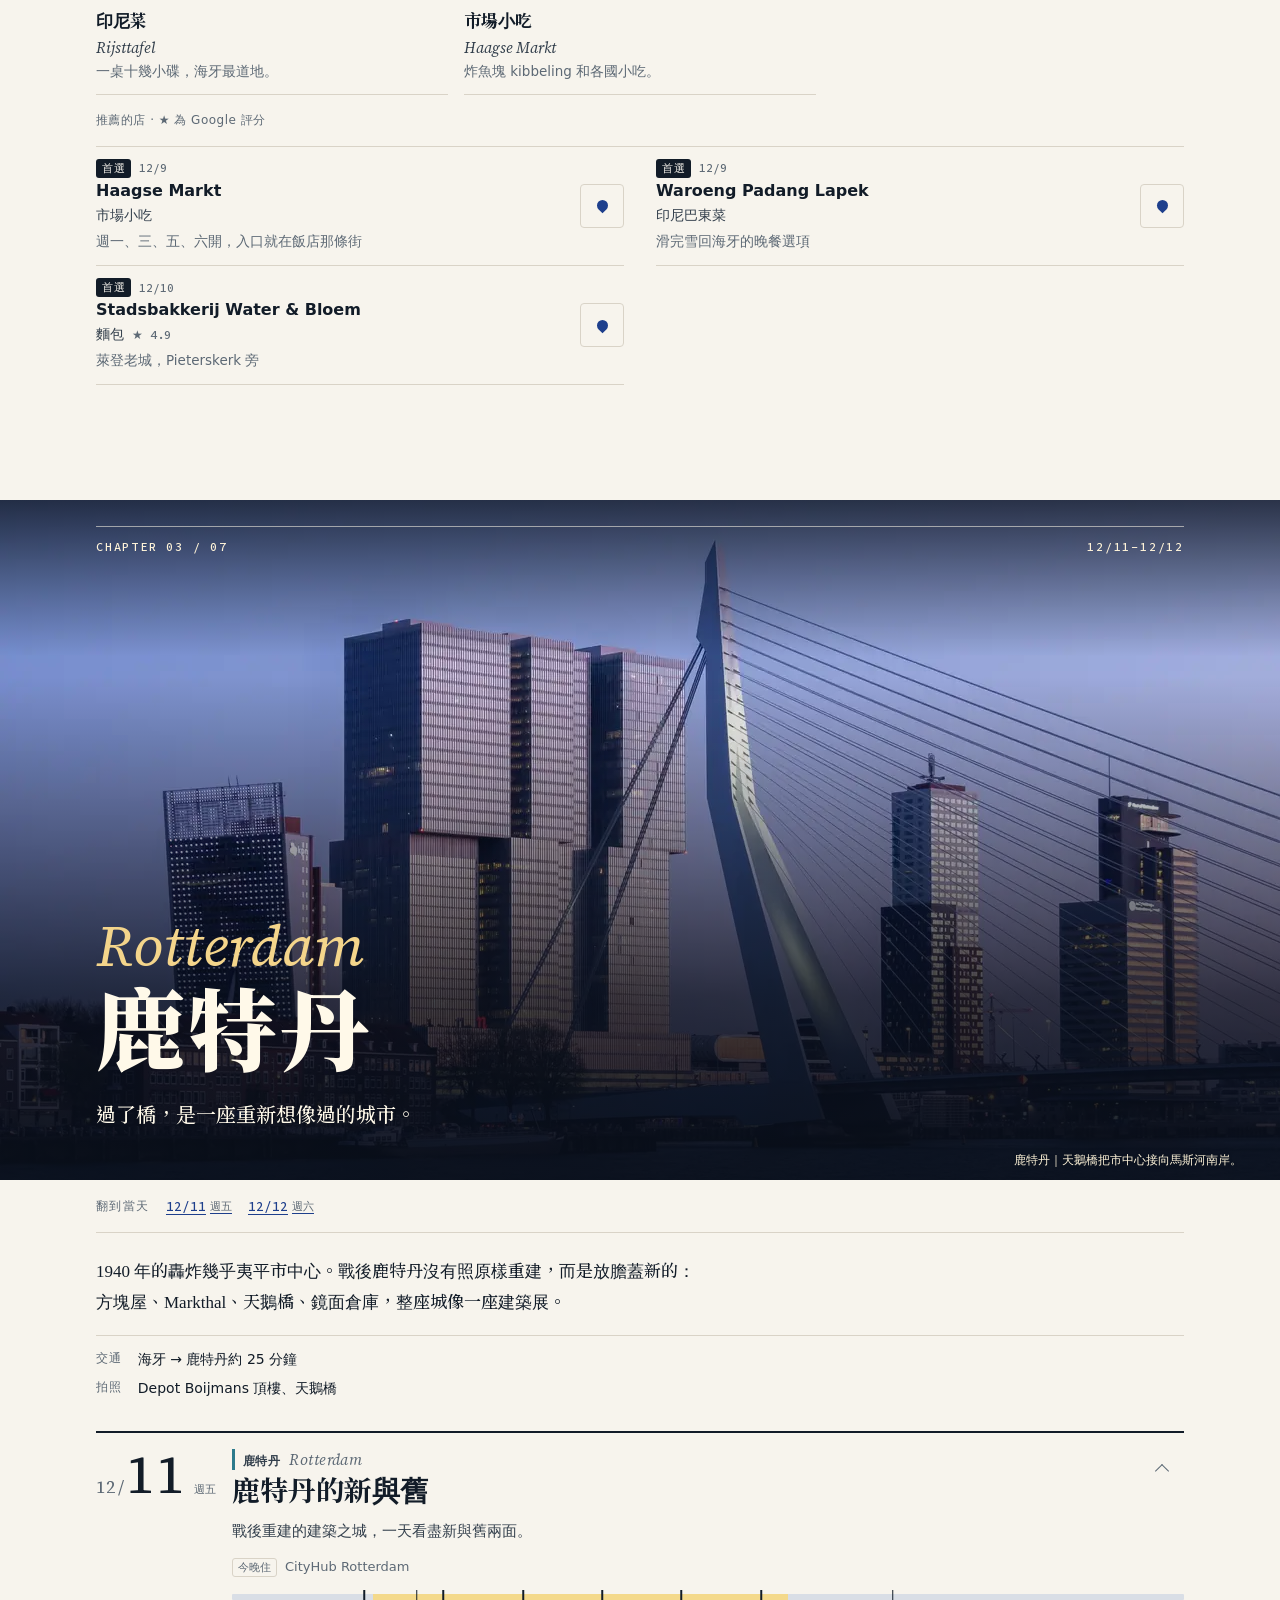
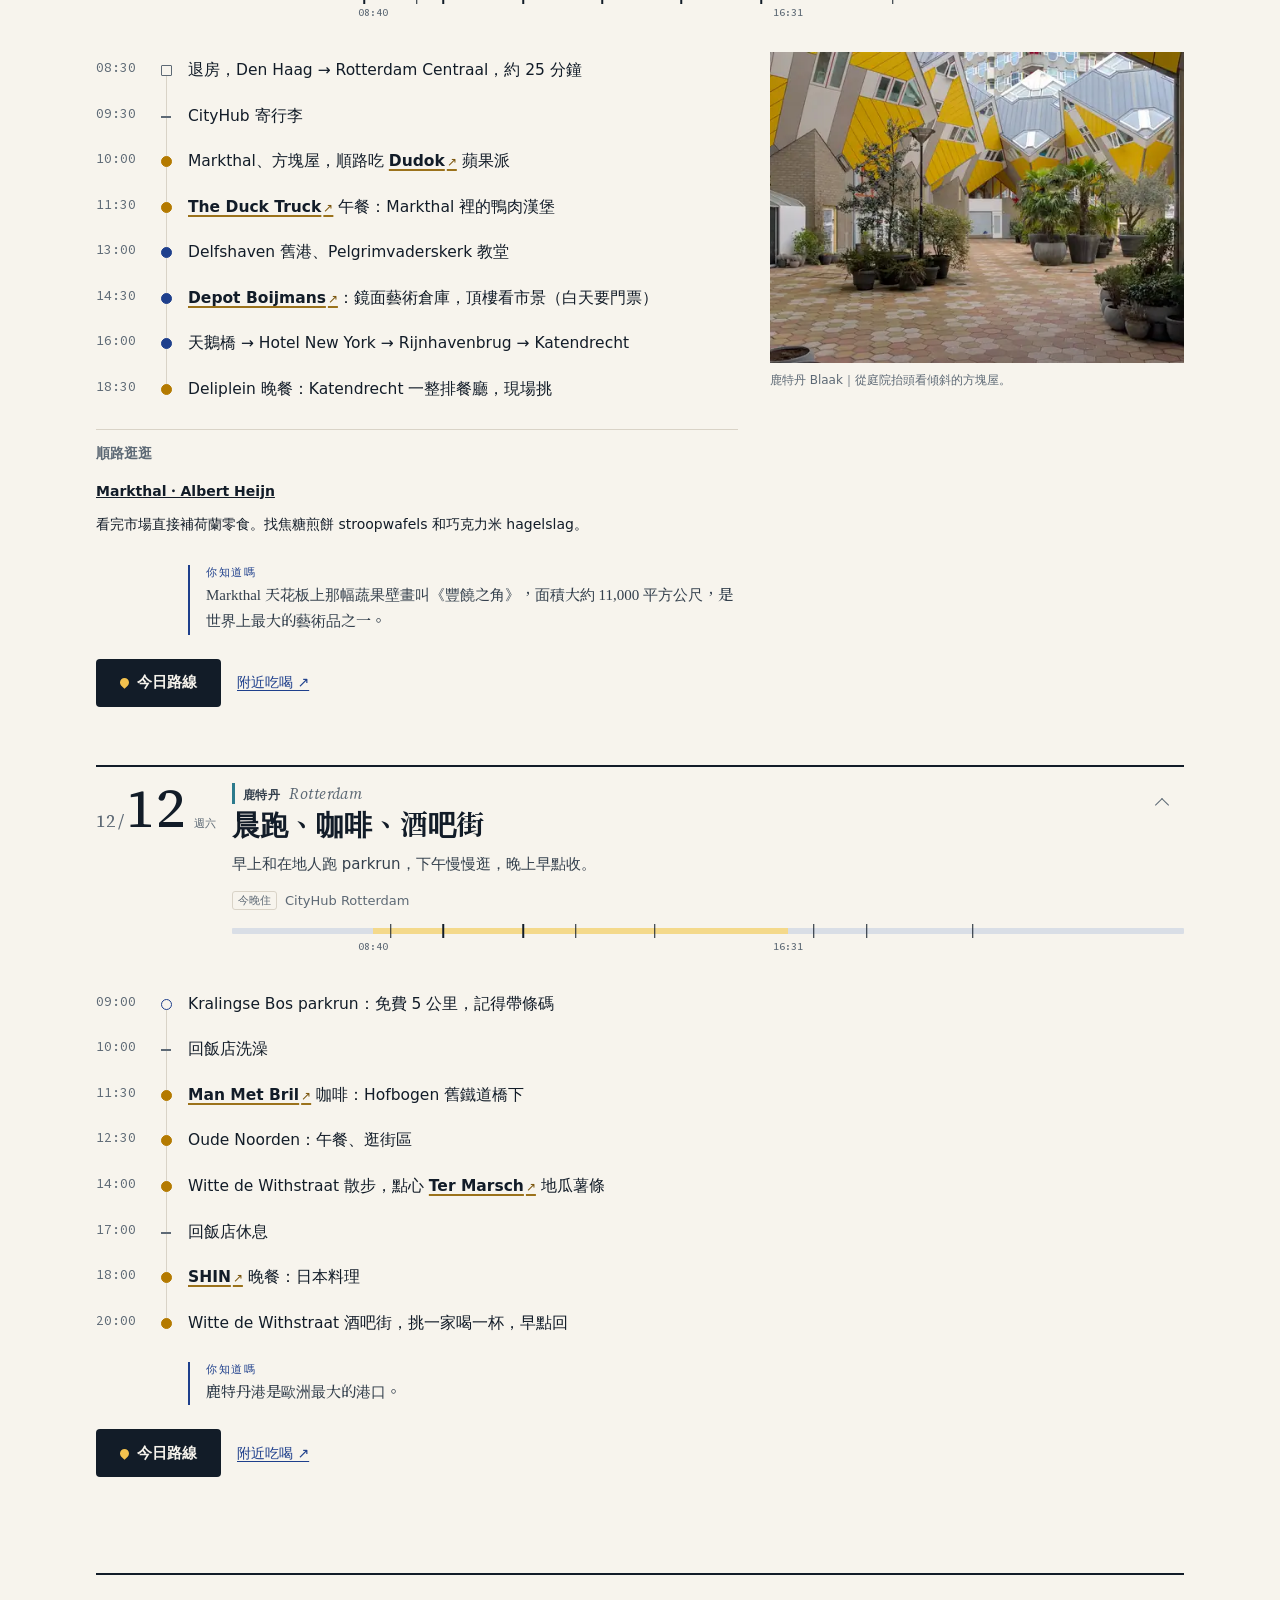
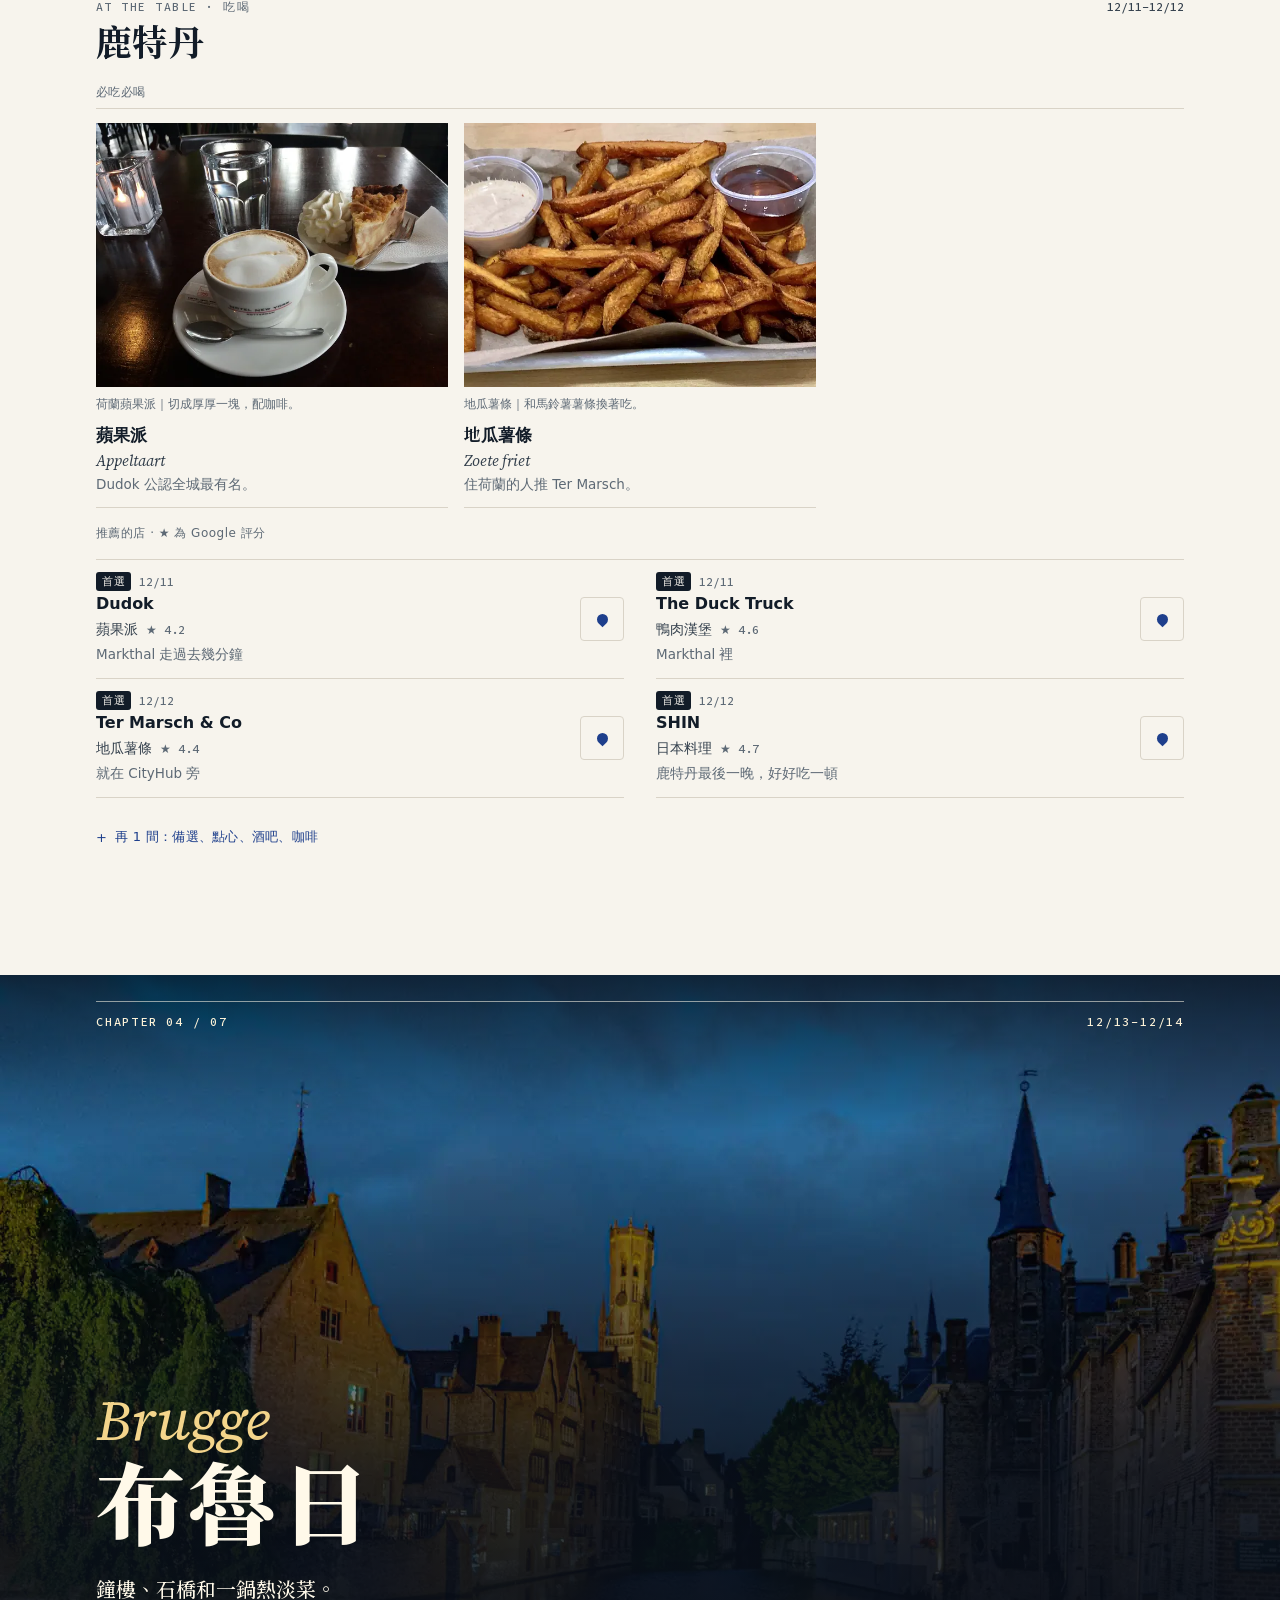
==== commit ab736388: "Add shopping tips to daily routes" ====
--- a/index.html
+++ b/index.html
@@ -466,6 +466,14 @@
 html{overflow-x:clip}
 .day-act{display:flex;align-items:center;gap:8px 16px;flex-wrap:wrap}
 .nearby-food{display:inline-flex;align-items:center;min-height:44px;color:var(--delft);font-size:14px;text-underline-offset:3px}
+
+.shopping-stops{margin:0 0 20px;border-top:1px solid var(--rule);padding-top:12px;font-size:14px}
+.shopping-stops > b{color:var(--muted)}
+.shopping-stops ul,.shopping-index ul{list-style:none;margin:4px 0 0;padding:0}
+.shopping-stops li{padding-bottom:8px}
+.shopping-stops a,.shopping-index li a{display:inline-flex;align-items:center;min-height:44px;font-weight:600}
+.shopping-stops li span{display:block}
+.shopping-index ul{padding:0 14px 12px}
 </style>
 </head>
 <body>
@@ -613,6 +621,7 @@
   <span class="ov-main"><span class="ov-city">阿姆斯特丹</span><span class="ov-title">再見，阿姆斯特丹</span></span>
   <span class="ov-hotel is-change">搭機回家</span>
 </a></div></details>
+    <details class="index-fold shopping-index"><summary>順路逛逛：超市、服飾與伴手禮</summary><ul><li><a href="#d1205">12/5 阿姆斯特丹 · Zeedijk・Patta</a></li><li><a href="#d1207">12/7 阿姆斯特丹 · 阿姆斯特丹・Run2Day</a></li><li><a href="#d1211">12/11 鹿特丹 · Markthal・Albert Heijn</a></li><li><a href="#d1213">12/13 布魯日 · 球場・Club Brugge Shop</a></li><li><a href="#d1214">12/14 布魯日 · Simon Stevinplein・The Chocolate Line</a></li><li><a href="#d1215">12/15 布魯塞爾 · 大廣場附近・Maison Dandoy</a></li><li><a href="#d1216">12/16 科隆 · Neumarkt・dm</a></li><li><a href="#d1217">12/17 杜塞道夫 · 日本街・Immermannstraße</a></li><li><a href="#d1218">12/18 哈倫 · 哈倫市中心・Dille &amp; Kamille</a></li></ul></details>
     <section class="food-index" id="guides">
       <div class="block-head"><div class="kicker">Eat &amp; drink</div><h2>每座城市，該吃什麼</h2><p>每家店都對照過 Google 評分、旅遊指南和 Threads 上的心得才放進來。標了日期的，已經排進行程。</p></div>
       <p><a class="nearby-food" href="food.html">開啟吃喝清單：依城市、街區找店 ↗</a></p>
@@ -657,6 +666,7 @@
   <div class="day-body">
     <div class="day-plan">
     <ol class="tl"><li class="k-go"><span class="t">07:50</span><span class="mark" title="交通"></span><span class="x">抵達 Schiphol，入境、領行李</span></li><li class="k-go"><span class="t">08:30</span><span class="mark" title="交通"></span><span class="x">火車進市區約 15–20 分鐘，轉電車到飯店</span></li><li class="k-rest"><span class="t">10:30</span><span class="mark" title="休息"></span><span class="x">飯店寄行李</span></li><li class="k-see"><span class="t">11:00</span><span class="mark" title="景點"></span><span class="x">老城散步：Centraal → Damrak → Dam 廣場 → Begijnhof 小庭院</span></li><li class="k-eat"><span class="t">12:00</span><span class="mark" title="吃喝"></span><span class="x"><a class="plink" href="https://www.google.com/maps/search/?api=1&amp;query=Greenwoods+Singel+103+Amsterdam" target="_blank" rel="noopener"><b>Greenwoods Singel</b></a> 早午餐</span></li><li class="k-eat"><span class="t">13:00</span><span class="mark" title="吃喝"></span><span class="x">九條街 → Jordaan → Noordermarkt，點心 <a class="plink" href="https://www.google.com/maps/search/?api=1&amp;query=Winkel+43+Noordermarkt+Amsterdam" target="_blank" rel="noopener"><b>Winkel 43</b></a> 蘋果派</span></li><li class="k-rest"><span class="t">15:00</span><span class="mark" title="休息"></span><span class="x">回飯店入住、補眠</span></li><li class="k-eat"><span class="t">18:00</span><span class="mark" title="吃喝"></span><span class="x"><a class="plink" href="https://www.google.com/maps/search/?api=1&amp;query=Restaurant+t+Zwaantje+Berenstraat+Amsterdam" target="_blank" rel="noopener"><b>Restaurant &#x27;t Zwaantje</b></a> 晚餐：荷蘭家常菜</span></li></ol>
+    <aside class="shopping-stops" aria-label="順路逛逛"><b>順路逛逛</b><ul><li><a href="https://www.google.com/maps/search/?api=1&amp;query=Patta+Zeedijk+Amsterdam" target="_blank" rel="noopener">Zeedijk・Patta</a><span>荷蘭街頭品牌。看帽子、T 恤和球鞋，也可以順便試尺寸。</span></li></ul></aside>
     <p class="fact"><span>你知道嗎</span>12/5 是荷蘭的 Pakjesavond，聖尼古拉斯節前夜，荷蘭人今晚交換禮物。滿街都在賣 pepernoten 小薑餅和巧克力字母，買一包當零嘴。</p>
     <div class="day-act"><a class="pin pin-strong" href="https://www.google.com/maps/dir/?api=1&amp;origin=Amsterdam+Centraal&amp;destination=Restaurant+t+Zwaantje+Amsterdam&amp;waypoints=Dam%20Square%20Amsterdam%7CBegijnhof%20Amsterdam%7CGreenwoods%20Singel%20103%20Amsterdam%7CWinkel%2043%20Noordermarkt%20Amsterdam&amp;travelmode=walking" target="_blank" rel="noopener">今日路線</a><a class="nearby-food" href="food.html#city-ams">附近吃喝 ↗</a></div>
     </div>
@@ -678,6 +688,7 @@
   <div class="day-body has-scene">
     <div class="day-plan">
     <ol class="tl"><li class="k-eat"><span class="t">10:00</span><span class="mark" title="吃喝"></span><span class="x">De Hallen 室內市集，Oud-West 喝咖啡；想坐下吃就去 <a class="plink" href="https://www.google.com/maps/search/?api=1&amp;query=nNea+Pizza+Bilderdijkstraat+Amsterdam" target="_blank" rel="noopener"><b>nNea Pizza</b></a></span></li><li class="k-see"><span class="t">12:00</span><span class="mark" title="景點"></span><span class="x">Westergas 週日市集：舊煤氣廠裡的手作、古著、小吃</span></li><li class="k-eat"><span class="t">13:30</span><span class="mark" title="吃喝"></span><span class="x">Westerpark 散步，路邊買一顆 oliebollen 炸麵球</span></li><li class="k-book"><span class="t">16:45</span><span class="mark" title="已訂"></span><span class="x">安妮之家：16:30 前到，大包包不能帶進去<span class="chip k-book">已訂</span></span></li><li class="k-eat"><span class="t">19:00</span><span class="mark" title="吃喝"></span><span class="x"><a class="plink" href="https://www.google.com/maps/search/?api=1&amp;query=Moeders+Rozengracht+Amsterdam" target="_blank" rel="noopener"><b>Moeders</b></a> 晚餐：滿牆客人媽媽照片的家常菜館</span></li><li class="k-eat"><span class="t">21:00</span><span class="mark" title="吃喝"></span><span class="x"><a class="plink" href="https://www.google.com/maps/search/?api=1&amp;query=Arendsnest+Herengracht+90+Amsterdam" target="_blank" rel="noopener"><b>Arendsnest</b></a>：只賣荷蘭啤酒的運河酒吧，走路 5 分鐘</span></li></ol>
+
     <p class="fact"><span>你知道嗎</span>運河屋很多都往前傾，不是蓋歪：屋頂的吊鉤要把家具從窗戶吊進去，往前傾才不會撞牆。</p>
     <div class="day-act"><a class="pin pin-strong" href="https://www.google.com/maps/dir/?api=1&amp;origin=Dutch+Design+Hotel+Vondelpark+Amsterdam&amp;destination=Arendsnest+Herengracht+90+Amsterdam&amp;waypoints=De%20Hallen%20Amsterdam%7CWestergas%20Amsterdam%7CAnne%20Frank%20House%7CMoeders%20Rozengracht%20Amsterdam&amp;travelmode=walking" target="_blank" rel="noopener">今日路線</a><a class="nearby-food" href="food.html#city-ams">附近吃喝 ↗</a></div>
     </div>
@@ -699,6 +710,7 @@
   <div class="day-body has-scene">
     <div class="day-plan">
     <ol class="tl"><li class="k-run"><span class="t">08:30</span><span class="mark" title="運動"></span><span class="x">Vondelpark 晨跑 5–6 公里（可選）</span></li><li class="k-go"><span class="t">09:30</span><span class="mark" title="交通"></span><span class="x">退房，計程車載行李到 citizenM 寄放，約 15–20 分鐘</span></li><li class="k-eat"><span class="t">10:30</span><span class="mark" title="吃喝"></span><span class="x">De Pijp 的 Albert Cuyp 市場：<a class="plink" href="https://www.google.com/maps/search/?api=1&amp;query=Rudis+Original+Stroopwafels+Albert+Cuyp+Amsterdam" target="_blank" rel="noopener"><b>Rudi&#x27;s</b></a> 現做焦糖煎餅</span></li><li class="k-eat"><span class="t">12:00</span><span class="mark" title="吃喝"></span><span class="x"><a class="plink" href="https://www.google.com/maps/search/?api=1&amp;query=Warung+Spang+Makandra+Amsterdam" target="_blank" rel="noopener"><b>Warung Spang Makandra</b></a> 午餐：蘇利南和印尼菜</span></li><li class="k-see"><span class="t">13:00</span><span class="mark" title="景點"></span><span class="x">Gerard Doustraat 散步</span></li><li class="k-book"><span class="t">15:00</span><span class="mark" title="已訂"></span><span class="x">國家博物館<span class="chip k-book">已訂</span></span></li><li class="k-see"><span class="t">17:00</span><span class="mark" title="景點"></span><span class="x">Museumplein 聖誕市集</span></li><li class="k-see"><span class="t">18:00</span><span class="mark" title="景點"></span><span class="x">燈光節：沿運河走看裝置藝術，步行免費，想坐船再訂</span></li><li class="k-eat"><span class="t">19:30</span><span class="mark" title="吃喝"></span><span class="x">citizenM 入住；<a class="plink" href="https://www.google.com/maps/search/?api=1&amp;query=Hakata+Senpachi+Wielingenstraat+Amsterdam" target="_blank" rel="noopener"><b>Hakata Senpachi</b></a> 博多拉麵，離飯店約 1 公里</span></li></ol>
+    <aside class="shopping-stops" aria-label="順路逛逛"><b>順路逛逛</b><ul><li><a href="https://www.google.com/maps/search/?api=1&amp;query=Run2Day+Amsterdam" target="_blank" rel="noopener">阿姆斯特丹・Run2Day</a><span>想試跑鞋或補冬跑手套、跑襪，有空再逛跑步專門店。</span></li></ul></aside>
     <p class="fact"><span>你知道嗎</span>Albert Cuyp 市場週一到週六開，週日休息。</p>
     <div class="day-act"><a class="pin pin-strong" href="https://www.google.com/maps/dir/?api=1&amp;origin=Albert+Cuyp+Market+Amsterdam&amp;destination=Museumplein+Amsterdam&amp;waypoints=Rudis%20Original%20Stroopwafels%20Amsterdam%7CWarung%20Spang%20Makandra%20Amsterdam%7CGerard%20Doustraat%20Amsterdam%7CRijksmuseum&amp;travelmode=walking" target="_blank" rel="noopener">今日路線</a><a class="nearby-food" href="food.html#city-ams">附近吃喝 ↗</a></div>
     </div>
@@ -720,6 +732,7 @@
   <div class="day-body has-scene">
     <div class="day-plan">
     <ol class="tl"><li class="k-go"><span class="t">10:00</span><span class="mark" title="交通"></span><span class="x">Amsterdam → Utrecht Centraal，約 35–45 分鐘</span></li><li class="k-see"><span class="t">11:00</span><span class="mark" title="景點"></span><span class="x">Lombok 區 Kanaalstraat、Muntgebouw、Molen de Ster 風車</span></li><li class="k-eat"><span class="t">12:30</span><span class="mark" title="吃喝"></span><span class="x"><a class="plink" href="https://www.google.com/maps/search/?api=1&amp;query=Restaurant+Kartoffel+Utrecht" target="_blank" rel="noopener"><b>Restaurant Kartoffel</b></a> 午餐：德國豬腳、炸肉排</span></li><li class="k-see"><span class="t">13:30</span><span class="mark" title="景點"></span><span class="x">Oudegracht、Domplein、Pandhof 花園，在 <a class="plink" href="https://www.google.com/maps/search/?api=1&amp;query=Darras+Coffee+Roasters+Utrecht" target="_blank" rel="noopener"><b>Darras</b></a> 喝咖啡</span></li><li class="k-eat"><span class="t">15:30</span><span class="mark" title="吃喝"></span><span class="x"><a class="plink" href="https://www.google.com/maps/search/?api=1&amp;query=Graaf+Floris+Utrecht" target="_blank" rel="noopener"><b>Graaf Floris</b></a>：運河地窖裡吃烤蘋果</span></li><li class="k-see"><span class="t">16:30</span><span class="mark" title="景點"></span><span class="x">Trajectum Lumen 光之路，走完約 1–1.5 小時</span></li><li class="k-eat"><span class="t">18:00</span><span class="mark" title="吃喝"></span><span class="x"><a class="plink" href="https://www.google.com/maps/search/?api=1&amp;query=Kaasbar+Utrecht+Lijnmarkt" target="_blank" rel="noopener"><b>Kaasbar</b></a> 晚餐：起司迴轉吧，平日 17:00 開</span></li><li class="k-eat"><span class="t">19:30</span><span class="mark" title="吃喝"></span><span class="x"><a class="plink" href="https://www.google.com/maps/search/?api=1&amp;query=Olivier+Belgisch+Biercafe+Utrecht" target="_blank" rel="noopener"><b>Olivier</b></a>：老教堂裡的比利時啤酒館，喝一杯再回阿姆斯特丹（約 25 分鐘）</span></li></ol>
+
     <p class="fact"><span>你知道嗎</span>Dom 鐘塔跟教堂是分開的，中間那片空地原本是教堂中殿，1674 年被一場暴風吹垮後就沒再蓋回去。</p>
     <div class="day-act"><a class="pin pin-strong" href="https://www.google.com/maps/dir/?api=1&amp;origin=Utrecht+Centraal&amp;destination=Olivier+Belgisch+Biercafe+Utrecht&amp;waypoints=Restaurant%20Kartoffel%20Utrecht%7CDomplein%20Utrecht%7CGraaf%20Floris%20Utrecht%7CKaasbar%20Utrecht%20Lijnmarkt&amp;travelmode=walking" target="_blank" rel="noopener">今日路線</a><a class="nearby-food" href="food.html#city-utr">附近吃喝 ↗</a></div>
     </div>
@@ -866,6 +879,7 @@
   <div class="day-body">
     <div class="day-plan">
     <ol class="tl"><li class="k-eat"><span class="t">08:15</span><span class="mark" title="吃喝"></span><span class="x">退房，<a class="plink" href="https://www.google.com/maps/search/?api=1&amp;query=Coffee+%26+Coconuts+Gustav+Mahlerplein+Amsterdam" target="_blank" rel="noopener"><b>Coffee &amp; Coconuts</b></a> 外帶早餐（Zuid 站旁）</span></li><li class="k-go"><span class="t">08:45</span><span class="mark" title="交通"></span><span class="x">Amsterdam Zuid → Den Haag Centraal，約 45–50 分鐘，刷卡上車不必訂票</span></li><li class="k-rest"><span class="t">09:45</span><span class="mark" title="休息"></span><span class="x">The Social Hub（Hoefkade）寄行李</span></li><li class="k-see"><span class="t">10:30</span><span class="mark" title="景點"></span><span class="x">莫瑞泰斯美術館：維梅爾《戴珍珠耳環的少女》真跡</span></li><li class="k-eat"><span class="t">12:30</span><span class="mark" title="吃喝"></span><span class="x"><a class="plink" href="https://www.google.com/maps/search/?api=1&amp;query=Haagse+Markt+Den+Haag" target="_blank" rel="noopener"><b>Haagse Markt</b></a> 午餐：週三 09:00–17:00，入口就在飯店那條 Hoefkade</span></li><li class="k-see"><span class="t">14:00</span><span class="mark" title="景點"></span><span class="x">艾雪宮殿 Escher in het Paleis：不可能的樓梯和無限循環</span></li><li class="k-rest"><span class="t">15:30</span><span class="mark" title="休息"></span><span class="x">回飯店休息、換衣服</span></li><li class="k-go"><span class="t">16:00</span><span class="mark" title="交通"></span><span class="x">電車 3 或 4 號到 Zoetermeer，約 30–40 分鐘</span></li><li class="k-todo"><span class="t">17:00</span><span class="mark" title="待訂"></span><span class="x">SnowWorld 室內真雪：17:00–20:00，裝備現場租<span class="chip k-todo">待訂</span></span></li><li class="k-eat"><span class="t">20:00</span><span class="mark" title="吃喝"></span><span class="x">晚餐在 SnowWorld，或回海牙吃 <a class="plink" href="https://www.google.com/maps/search/?api=1&amp;query=Waroeng+Padang+Lapek+Den+Haag" target="_blank" rel="noopener"><b>Waroeng Padang Lapek</b></a>（先查最後點餐）</span></li></ol>
+
     <p class="fact"><span>你知道嗎</span>海牙不是首都，但國會、政府和國王的辦公室都在這裡，國際法院也是。</p>
     <div class="day-act"><a class="pin pin-strong" href="https://www.google.com/maps/dir/?api=1&amp;origin=Den+Haag+Centraal&amp;destination=Haagse+Markt+Den+Haag&amp;waypoints=Mauritshuis%7CEscher%20in%20het%20Paleis&amp;travelmode=walking" target="_blank" rel="noopener">今日路線</a><a class="nearby-food" href="food.html#city-dh">附近吃喝 ↗</a></div>
     </div>
@@ -887,6 +901,7 @@
   <div class="day-body has-scene">
     <div class="day-plan">
     <ol class="tl"><li class="k-go"><span class="t">09:30</span><span class="mark" title="交通"></span><span class="x">Den Haag → Leiden，約 15 分鐘</span></li><li class="k-see"><span class="t">10:00</span><span class="mark" title="景點"></span><span class="x">沿運河找牆上的詩，爬 De Burcht 古堡土丘看全城（免費）</span></li><li class="k-eat"><span class="t">12:00</span><span class="mark" title="吃喝"></span><span class="x"><a class="plink" href="https://www.google.com/maps/search/?api=1&amp;query=Stadsbakkerij+Water+%26+Bloem+Leiden" target="_blank" rel="noopener"><b>Water &amp; Bloem</b></a> 午餐：Pieterskerk 旁的麵包店</span></li><li class="k-todo"><span class="t">13:00</span><span class="mark" title="待訂"></span><span class="x">Naturalis 自然史博物館：真的霸王龍骨骼，€18<span class="chip k-todo">待訂</span></span></li><li class="k-see"><span class="t">15:30</span><span class="mark" title="景點"></span><span class="x">RMO 古物博物館（中庭有整座埃及神廟）或 Boerhaave 科學館，擇一</span></li><li class="k-eat"><span class="t">17:00</span><span class="mark" title="吃喝"></span><span class="x">運河夜景，Spaghetteria 晚餐</span></li><li class="k-go"><span class="t">19:00</span><span class="mark" title="交通"></span><span class="x">Leiden → Den Haag</span></li></ol>
+
     <p class="fact"><span>你知道嗎</span>萊登的牆上畫了一百多首詩（muurgedichten），各種語言都有。</p>
     <div class="day-act"><a class="pin pin-strong" href="https://www.google.com/maps/dir/?api=1&amp;origin=Leiden+Centraal&amp;destination=Leiden+Centraal&amp;waypoints=Burcht%20van%20Leiden%7CStadsbakkerij%20Water%20%26%20Bloem%20Leiden%7CNaturalis%20Biodiversity%20Center%20Leiden%7CRijksmuseum%20van%20Oudheden%20Leiden&amp;travelmode=walking" target="_blank" rel="noopener">今日路線</a><a class="nearby-food" href="food.html#city-lei">附近吃喝 ↗</a></div>
     </div>
@@ -943,6 +958,7 @@
   <div class="day-body has-scene">
     <div class="day-plan">
     <ol class="tl"><li class="k-go"><span class="t">08:30</span><span class="mark" title="交通"></span><span class="x">退房，Den Haag → Rotterdam Centraal，約 25 分鐘</span></li><li class="k-rest"><span class="t">09:30</span><span class="mark" title="休息"></span><span class="x">CityHub 寄行李</span></li><li class="k-eat"><span class="t">10:00</span><span class="mark" title="吃喝"></span><span class="x">Markthal、方塊屋，順路吃 <a class="plink" href="https://www.google.com/maps/search/?api=1&amp;query=Dudok+Meent+Rotterdam" target="_blank" rel="noopener"><b>Dudok</b></a> 蘋果派</span></li><li class="k-eat"><span class="t">11:30</span><span class="mark" title="吃喝"></span><span class="x"><a class="plink" href="https://www.google.com/maps/search/?api=1&amp;query=The+Duck+Truck+Markthal+Rotterdam" target="_blank" rel="noopener"><b>The Duck Truck</b></a> 午餐：Markthal 裡的鴨肉漢堡</span></li><li class="k-see"><span class="t">13:00</span><span class="mark" title="景點"></span><span class="x">Delfshaven 舊港、Pelgrimvaderskerk 教堂</span></li><li class="k-see"><span class="t">14:30</span><span class="mark" title="景點"></span><span class="x"><a class="plink" href="https://www.google.com/maps/search/?api=1&amp;query=Depot+Boijmans+Van+Beuningen" target="_blank" rel="noopener"><b>Depot Boijmans</b></a>：鏡面藝術倉庫，頂樓看市景（白天要門票）</span></li><li class="k-see"><span class="t">16:00</span><span class="mark" title="景點"></span><span class="x">天鵝橋 → Hotel New York → Rijnhavenbrug → Katendrecht</span></li><li class="k-eat"><span class="t">18:30</span><span class="mark" title="吃喝"></span><span class="x">Deliplein 晚餐：Katendrecht 一整排餐廳，現場挑</span></li></ol>
+    <aside class="shopping-stops" aria-label="順路逛逛"><b>順路逛逛</b><ul><li><a href="https://www.google.com/maps/search/?api=1&amp;query=Albert+Heijn+Markthal+Rotterdam" target="_blank" rel="noopener">Markthal・Albert Heijn</a><span>看完市場直接補荷蘭零食。找焦糖煎餅 stroopwafels 和巧克力米 hagelslag。</span></li></ul></aside>
     <p class="fact"><span>你知道嗎</span>Markthal 天花板上那幅蔬果壁畫叫《豐饒之角》，面積大約 11,000 平方公尺，是世界上最大的藝術品之一。</p>
     <div class="day-act"><a class="pin pin-strong" href="https://www.google.com/maps/dir/?api=1&amp;origin=Rotterdam+Centraal&amp;destination=Katendrecht+Rotterdam&amp;waypoints=CityHub%20Rotterdam%7CMarkthal%20Rotterdam%7CDudok%20Meent%20Rotterdam%7CDelfshaven%20Rotterdam%7CDepot%20Boijmans%20Van%20Beuningen%7CHotel%20New%20York%20Rotterdam&amp;travelmode=walking" target="_blank" rel="noopener">今日路線</a><a class="nearby-food" href="food.html#city-rtm">附近吃喝 ↗</a></div>
     </div>
@@ -964,6 +980,7 @@
   <div class="day-body">
     <div class="day-plan">
     <ol class="tl"><li class="k-run"><span class="t">09:00</span><span class="mark" title="運動"></span><span class="x">Kralingse Bos parkrun：免費 5 公里，記得帶條碼</span></li><li class="k-rest"><span class="t">10:00</span><span class="mark" title="休息"></span><span class="x">回飯店洗澡</span></li><li class="k-eat"><span class="t">11:30</span><span class="mark" title="吃喝"></span><span class="x"><a class="plink" href="https://www.google.com/maps/search/?api=1&amp;query=Man+Met+Bril+Koffie+Rotterdam" target="_blank" rel="noopener"><b>Man Met Bril</b></a> 咖啡：Hofbogen 舊鐵道橋下</span></li><li class="k-eat"><span class="t">12:30</span><span class="mark" title="吃喝"></span><span class="x">Oude Noorden：午餐、逛街區</span></li><li class="k-eat"><span class="t">14:00</span><span class="mark" title="吃喝"></span><span class="x">Witte de Withstraat 散步，點心 <a class="plink" href="https://www.google.com/maps/search/?api=1&amp;query=Ter+Marsch+%26+Co+Rotterdam" target="_blank" rel="noopener"><b>Ter Marsch</b></a> 地瓜薯條</span></li><li class="k-rest"><span class="t">17:00</span><span class="mark" title="休息"></span><span class="x">回飯店休息</span></li><li class="k-eat"><span class="t">18:00</span><span class="mark" title="吃喝"></span><span class="x"><a class="plink" href="https://www.google.com/maps/search/?api=1&amp;query=SHIN+True+Japanese+Flavours+Rotterdam" target="_blank" rel="noopener"><b>SHIN</b></a> 晚餐：日本料理</span></li><li class="k-eat"><span class="t">20:00</span><span class="mark" title="吃喝"></span><span class="x">Witte de Withstraat 酒吧街，挑一家喝一杯，早點回</span></li></ol>
+
     <p class="fact"><span>你知道嗎</span>鹿特丹港是歐洲最大的港口。</p>
     <div class="day-act"><a class="pin pin-strong" href="https://www.google.com/maps/dir/?api=1&amp;origin=Kralingse+Bos+Rotterdam&amp;destination=SHIN+True+Japanese+Flavours+Rotterdam&amp;waypoints=Man%20Met%20Bril%20Koffie%20Rotterdam%7COude%20Noorden%20Rotterdam%7CWitte%20de%20Withstraat%20Rotterdam&amp;travelmode=walking" target="_blank" rel="noopener">今日路線</a><a class="nearby-food" href="food.html#city-rtm">附近吃喝 ↗</a></div>
     </div>
@@ -1032,6 +1049,7 @@
   <div class="day-body">
     <div class="day-plan">
     <ol class="tl"><li class="k-go"><span class="t">08:00</span><span class="mark" title="交通"></span><span class="x">Rotterdam → Brugge，在 Brussel-Zuid（Midi）轉 1 次，約 2 小時 10–45 分</span></li><li class="k-rest"><span class="t">12:00</span><span class="mark" title="休息"></span><span class="x">Hotel Acacia 寄行李</span></li><li class="k-eat"><span class="t">12:30</span><span class="mark" title="吃喝"></span><span class="x">午餐：鐘樓前的綠色薯條車，邊走邊吃</span></li><li class="k-todo"><span class="t">14:30</span><span class="mark" title="待訂"></span><span class="x">Jan Breydel 球場：Club Brugge vs KVC Westerlo，16:00 開球（以官方公布為準）<span class="chip k-todo">待訂</span></span></li><li class="k-see"><span class="t">19:00</span><span class="mark" title="景點"></span><span class="x">Markt 聖誕市集</span></li><li class="k-eat"><span class="t">19:30</span><span class="mark" title="吃喝"></span><span class="x"><a class="plink" href="https://www.google.com/maps/search/?api=1&amp;query=Bierbrasserie+Cambrinus+Brugge" target="_blank" rel="noopener"><b>Cambrinus</b></a> 晚餐：啤酒燉牛肉，要先訂位</span></li></ol>
+    <aside class="shopping-stops" aria-label="順路逛逛"><b>順路逛逛</b><ul><li><a href="https://www.google.com/maps/search/?api=1&amp;query=Club+Brugge+Shop+Jan+Breydelstadion" target="_blank" rel="noopener">球場・Club Brugge Shop</a><span>想買看球紀念品，賽前看看藍黑圍巾，當天就能戴。</span></li></ul></aside>
     <p class="fact"><span>你知道嗎</span>這天鐵路有施工，又是歐洲新時刻表上路第一天。出發前一週查班次，抵達時間多抓一小時。</p>
     <div class="day-act"><a class="pin pin-strong" href="https://www.google.com/maps/dir/?api=1&amp;origin=Brugge+station&amp;destination=Bierbrasserie+Cambrinus+Brugge&amp;waypoints=Hotel%20Acacia%20Brugge%7CMarkt%20Brugge%7CJan%20Breydel%20Stadion%20Brugge&amp;travelmode=walking" target="_blank" rel="noopener">今日路線</a><a class="nearby-food" href="food.html#city-bru">附近吃喝 ↗</a></div>
     </div>
@@ -1053,6 +1071,7 @@
   <div class="day-body has-scene">
     <div class="day-plan">
     <ol class="tl"><li class="k-run"><span class="t">08:30</span><span class="mark" title="運動"></span><span class="x">Minnewater、Begijnhof 晨跑 6–8 公里（可選），途經 De Halve Maan 酒廠</span></li><li class="k-eat"><span class="t">09:30</span><span class="mark" title="吃喝"></span><span class="x"><a class="plink" href="https://www.google.com/maps/search/?api=1&amp;query=Dees+Koffiebranders+Brugge" target="_blank" rel="noopener"><b>DEES</b></a> 咖啡；週一可能沒開，就吃飯店早餐</span></li><li class="k-todo"><span class="t">10:00</span><span class="mark" title="待訂"></span><span class="x">鐘樓 Belfort：爬 366 階<span class="chip k-todo">待訂</span></span></li><li class="k-see"><span class="t">11:00</span><span class="mark" title="景點"></span><span class="x">Burg → 玫瑰碼頭 → 博尼法斯橋</span></li><li class="k-eat"><span class="t">12:30</span><span class="mark" title="吃喝"></span><span class="x"><a class="plink" href="https://www.google.com/maps/search/?api=1&amp;query=Breydel+De+Coninc+Brugge" target="_blank" rel="noopener"><b>Breydel De Coninc</b></a> 淡菜鍋：一鍋約 1.2 公斤，兩人一鍋加份薯條就夠</span></li><li class="k-see"><span class="t">14:00</span><span class="mark" title="景點"></span><span class="x">Langestraat → Sint-Anna → Langerei 街區，路上吃 <a class="plink" href="https://www.google.com/maps/search/?api=1&amp;query=Chez+Albert+Brugge" target="_blank" rel="noopener"><b>Chez Albert</b></a> 鬆餅</span></li><li class="k-see"><span class="t">16:15</span><span class="mark" title="景點"></span><span class="x">回玫瑰碼頭拍藍調時刻</span></li><li class="k-see"><span class="t">17:00</span><span class="mark" title="景點"></span><span class="x">Markt 聖誕市集 → Simon Stevinplein，到 <a class="plink" href="https://www.google.com/maps/search/?api=1&amp;query=The+Chocolate+Line+Simon+Stevinplein+Brugge" target="_blank" rel="noopener"><b>The Chocolate Line</b></a> 買巧克力</span></li><li class="k-eat"><span class="t">19:00</span><span class="mark" title="吃喝"></span><span class="x">晚餐在市集隨意吃，再去 <a class="plink" href="https://www.google.com/maps/search/?api=1&amp;query=t+Brugs+Beertje+Kemelstraat+5+Brugge" target="_blank" rel="noopener"><b>&#x27;t Brugs Beertje</b></a> 或地窖酒吧 <a class="plink" href="https://www.google.com/maps/search/?api=1&amp;query=Le+Trappiste+Brugge" target="_blank" rel="noopener"><b>Le Trappiste</b></a></span></li></ol>
+    <aside class="shopping-stops" aria-label="順路逛逛"><b>順路逛逛</b><ul><li><a href="https://www.google.com/maps/search/?api=1&amp;query=The+Chocolate+Line+Brugge" target="_blank" rel="noopener">Simon Stevinplein・The Chocolate Line</a><span>午餐後逛老城時，可以挑幾顆特別口味的巧克力或一盒送人。</span></li><li><a href="https://www.google.com/maps/search/?api=1&amp;query=Bellerose+Bruges" target="_blank" rel="noopener">布魯日老城・Bellerose</a><span>想看比利時服飾，逛男女裝針織和外套。</span></li></ul></aside>
     <p class="fact"><span>你知道嗎</span>De Halve Maan 酒廠埋了一條約 3 公里的地下啤酒管線，直接把酒送到郊外的裝瓶廠，因為卡車開不進中世紀的小巷。</p>
     <div class="day-act"><a class="pin pin-strong" href="https://www.google.com/maps/dir/?api=1&amp;origin=Dees+Koffiebranders+Brugge&amp;destination=t+Brugs+Beertje+Brugge&amp;waypoints=Belfort%20Brugge%7CRozenhoedkaai%20Brugge%7CBreydel%20De%20Coninc%20Brugge%7CSint-Annakerk%20Brugge%7CThe%20Chocolate%20Line%20Brugge&amp;travelmode=walking" target="_blank" rel="noopener">今日路線</a><a class="nearby-food" href="food.html#city-bru">附近吃喝 ↗</a></div>
     </div>
@@ -1139,6 +1158,7 @@
   <div class="day-body">
     <div class="day-plan">
     <ol class="tl"><li class="k-go"><span class="t">09:00</span><span class="mark" title="交通"></span><span class="x">退房，Brugge → Brussel-Zuid（Midi），IC 直達約 1 小時</span></li><li class="k-rest"><span class="t">10:30</span><span class="mark" title="休息"></span><span class="x">Midi 站寄行李：寄物櫃或人工寄放，備案 Bounce、Stasher</span></li><li class="k-see"><span class="t">11:00</span><span class="mark" title="景點"></span><span class="x">Midi → Central 約 5 分鐘，大廣場、Galeries Royales Saint-Hubert</span></li><li class="k-eat"><span class="t">11:30</span><span class="mark" title="吃喝"></span><span class="x"><a class="plink" href="https://www.google.com/maps/search/?api=1&amp;query=Noordzee+Mer+du+Nord+Brussels" target="_blank" rel="noopener"><b>Noordzee</b></a> 海鮮攤：站著吃蝦可樂餅、生蠔，趕在上班族之前</span></li><li class="k-see"><span class="t">13:00</span><span class="mark" title="景點"></span><span class="x">Plaisirs d&#x27;Hiver 聖誕市集、<a class="plink" href="https://www.google.com/maps/search/?api=1&amp;query=Fritland+Brussels" target="_blank" rel="noopener"><b>Fritland</b></a> 薯條 → 尿尿小童 → Sablon 巧克力店</span></li><li class="k-eat"><span class="t">14:45</span><span class="mark" title="吃喝"></span><span class="x"><a class="plink" href="https://www.google.com/maps/search/?api=1&amp;query=A+La+Mort+Subite+Brussels" target="_blank" rel="noopener"><b>À La Mort Subite</b></a> 喝一杯 kriek 櫻桃啤酒，或 <a class="plink" href="https://www.google.com/maps/search/?api=1&amp;query=Barkboy+Cantersteen+55+Brussels" target="_blank" rel="noopener"><b>BARKBOY</b></a> 咖啡</span></li><li class="k-go"><span class="t">15:30</span><span class="mark" title="交通"></span><span class="x">Central → Midi 取行李</span></li><li class="k-todo"><span class="t">16:22</span><span class="mark" title="待訂"></span><span class="x">Brussel-Zuid（Midi）→ Köln Hbf，ICE 直達，18:15 到<span class="chip k-todo">待訂</span></span></li><li class="k-rest"><span class="t">18:15</span><span class="mark" title="休息"></span><span class="x">Köln Hbf → Rudolfplatz，入住 Steigenberger</span></li><li class="k-eat"><span class="t">19:00</span><span class="mark" title="吃喝"></span><span class="x"><a class="plink" href="https://www.google.com/maps/search/?api=1&amp;query=Brauhaus+Paeffgen+Friesenstrasse+Koeln" target="_blank" rel="noopener"><b>Päffgen</b></a> 晚餐：烤啤酒豬腳、Halve Hahn；飯後散步到 <a class="plink" href="https://www.google.com/maps/search/?api=1&amp;query=Weihnachtsmarkt+Stadtgarten+Koeln" target="_blank" rel="noopener"><b>Stadtgarten</b></a> 聖誕市集</span></li></ol>
+    <aside class="shopping-stops" aria-label="順路逛逛"><b>順路逛逛</b><ul><li><a href="https://www.google.com/maps/search/?api=1&amp;query=Maison+Dandoy+Grand+Place+Brussels" target="_blank" rel="noopener">大廣場附近・Maison Dandoy</a><span>去車站前有空，可以買一包 speculoos 香料餅。超市看到 Côte d’Or 巧克力或 Lotus 餅乾也可以補。</span></li></ul></aside>
     <p class="fact"><span>你知道嗎</span>尿尿小童有一千多套衣服，幾乎每週都換裝，看到他穿什麼要看運氣。</p>
     <div class="day-act"><a class="pin pin-strong" href="https://www.google.com/maps/dir/?api=1&amp;origin=Bruxelles-Central&amp;destination=Bruxelles-Central&amp;waypoints=Grand-Place%20Brussels%7CNoordzee%20Mer%20du%20Nord%20Brussels%7CBourse%20Brussels%7CManneken%20Pis%7CPlace%20du%20Grand%20Sablon%7CA%20La%20Mort%20Subite%20Brussels&amp;travelmode=walking" target="_blank" rel="noopener">今日路線</a><a class="nearby-food" href="food.html#city-bxl">附近吃喝 ↗</a></div>
     </div>
@@ -1201,6 +1221,7 @@
   <div class="day-body has-scene">
     <div class="day-plan">
     <ol class="tl"><li class="k-todo"><span class="t">09:00</span><span class="mark" title="待訂"></span><span class="x">科隆大教堂和南塔：爬 533 階，2026 年 7 月起要買票<span class="chip k-todo">待訂</span></span></li><li class="k-see"><span class="t">11:00</span><span class="mark" title="景點"></span><span class="x">老城：市政廳、Alter Markt、Glockengasse 的 <a class="plink" href="https://www.google.com/maps/search/?api=1&amp;query=4711+House+Glockengasse+Koeln" target="_blank" rel="noopener"><b>4711</b></a> 古龍水本店</span></li><li class="k-eat"><span class="t">12:30</span><span class="mark" title="吃喝"></span><span class="x"><a class="plink" href="https://www.google.com/maps/search/?api=1&amp;query=Frueh+am+Dom+Koeln" target="_blank" rel="noopener"><b>Brauhaus FRÜH am Dom</b></a>：酸菜燉豬腳 Hämchen 配 Kölsch</span></li><li class="k-see"><span class="t">14:00</span><span class="mark" title="景點"></span><span class="x">沿萊茵河到 Rheinauhafen：巧克力博物館、港口聖誕市集</span></li><li class="k-see"><span class="t">16:00</span><span class="mark" title="景點"></span><span class="x">走愛情鎖鐵橋 Hohenzollernbrücke 到 Deutz，KölnTriangle 看日落，€5</span></li><li class="k-see"><span class="t">17:00</span><span class="mark" title="景點"></span><span class="x">大教堂前市集、Heinzels Wintermärchen</span></li><li class="k-eat"><span class="t">18:00</span><span class="mark" title="吃喝"></span><span class="x">市集晚餐：馬鈴薯煎餅、蘑菇、香腸、熱紅酒</span></li></ol>
+    <aside class="shopping-stops" aria-label="順路逛逛"><b>順路逛逛</b><ul><li><a href="https://www.google.com/maps/search/?api=1&amp;query=dm+Neumarkt+2-4+K%C3%B6ln" target="_blank" rel="noopener">Neumarkt・dm</a><span>先找 Balea 護手霜、護唇膏和旅行裝，再看 dmBio 茶包或零食。</span></li><li><a href="https://www.google.com/maps/search/?api=1&amp;query=Globetrotter+K%C3%B6ln" target="_blank" rel="noopener">Neumarkt・Globetrotter</a><span>跟 dm 一起逛。想找德國戶外品牌，可看 deuter 背包和 ORTLIEB 防水包。跑襪可認 FALKE RU4。</span></li><li><a href="https://www.google.com/maps/search/?api=1&amp;query=4711+Haus+Glockengasse+K%C3%B6ln" target="_blank" rel="noopener">Glockengasse・4711</a><span>經過就進去試聞柑橘古龍水，喜歡再挑小瓶。超市可順便找冬季薑餅 Lebkuchen。</span></li></ul></aside>
     <p class="fact"><span>你知道嗎</span>每個聖誕市集的熱紅酒杯都不一樣。付了押金不拿回來，杯子就是最好的伴手禮。</p>
     <div class="day-act"><a class="pin pin-strong" href="https://www.google.com/maps/dir/?api=1&amp;origin=Koelner+Dom&amp;destination=Heumarkt+Koeln&amp;waypoints=4711%20House%20Glockengasse%20Koeln%7CFrueh%20am%20Dom%20Koeln%7CSchokoladenmuseum%20Koeln%7CHohenzollernbruecke%7CKoelnTriangle&amp;travelmode=walking" target="_blank" rel="noopener">今日路線</a><a class="nearby-food" href="food.html#city-kol">附近吃喝 ↗</a></div>
     </div>
@@ -1222,6 +1243,7 @@
   <div class="day-body has-scene">
     <div class="day-plan">
     <ol class="tl"><li class="k-run"><span class="t">08:00</span><span class="mark" title="運動"></span><span class="x">萊茵河岸、Hohenzollernbrücke 晨跑 7–10 公里</span></li><li class="k-go"><span class="t">10:00</span><span class="mark" title="交通"></span><span class="x">Köln Hbf → Düsseldorf Hbf，約 25–35 分鐘，DB App 當天買票</span></li><li class="k-see"><span class="t">10:30</span><span class="mark" title="景點"></span><span class="x">國王大道 Königsallee、Kö-Bogen 綠牆建築</span></li><li class="k-eat"><span class="t">11:45</span><span class="mark" title="吃喝"></span><span class="x"><a class="plink" href="https://www.google.com/maps/search/?api=1&amp;query=Takumi+Immermannstrasse+28+Duesseldorf" target="_blank" rel="noopener"><b>Takumi</b></a> 拉麵：日本街，開門前就去排；甜點吃 Bing Go 鯛魚燒</span></li><li class="k-eat"><span class="t">13:00</span><span class="mark" title="吃喝"></span><span class="x">老城：<a class="plink" href="https://www.google.com/maps/search/?api=1&amp;query=Zum+Uerige+Duesseldorf" target="_blank" rel="noopener"><b>Zum Uerige</b></a> 站著喝 Altbier，再到 <a class="plink" href="https://www.google.com/maps/search/?api=1&amp;query=Et+Kabueffke+Duesseldorf" target="_blank" rel="noopener"><b>Et Kabüffke</b></a> 來一小杯 Killepitsch</span></li><li class="k-see"><span class="t">14:30</span><span class="mark" title="景點"></span><span class="x">萊茵河岸步道 → MedienHafen 媒體港的扭曲大樓</span></li><li class="k-see"><span class="t">16:00</span><span class="mark" title="景點"></span><span class="x">老城聖誕市集</span></li><li class="k-eat"><span class="t">18:30</span><span class="mark" title="吃喝"></span><span class="x"><a class="plink" href="https://www.google.com/maps/search/?api=1&amp;query=Brauerei+im+Fuechschen+Duesseldorf" target="_blank" rel="noopener"><b>Brauerei im Füchschen</b></a> 晚餐：烤豬腳，皮比科隆的脆；不接受訂位</span></li><li class="k-go"><span class="t">20:00</span><span class="mark" title="交通"></span><span class="x">Düsseldorf → Köln，約 30 分鐘</span></li></ol>
+    <aside class="shopping-stops" aria-label="順路逛逛"><b>順路逛逛</b><ul><li><a href="https://www.google.com/maps/search/?api=1&amp;query=Takagi+Buchhandlung+Immermannstra%C3%9Fe+D%C3%BCsseldorf" target="_blank" rel="noopener">日本街・Immermannstraße</a><span>吃拉麵前後，看到日本超市就進去逛。想翻雜誌、看文具或日文書，可去 Takagi。</span></li></ul></aside>
     <p class="fact"><span>你知道嗎</span>杜塞道夫和科隆是死對頭。在這裡點 Kölsch 會被白眼，回科隆也別提 Altbier。</p>
     <div class="day-act"><a class="pin pin-strong" href="https://www.google.com/maps/dir/?api=1&amp;origin=Duesseldorf+Hbf&amp;destination=Brauerei+im+Fuechschen+Duesseldorf&amp;waypoints=Koenigsallee%20Duesseldorf%7CTakumi%20Immermannstrasse%2028%20Duesseldorf%7CZum%20Uerige%20Duesseldorf%7CMedienHafen%20Duesseldorf&amp;travelmode=walking" target="_blank" rel="noopener">今日路線</a><a class="nearby-food" href="food.html#city-dus">附近吃喝 ↗</a></div>
     </div>
@@ -1326,6 +1348,7 @@
   <div class="day-body">
     <div class="day-plan">
     <ol class="tl"><li class="k-go"><span class="t">09:00</span><span class="mark" title="交通"></span><span class="x">Köln Hbf → Amsterdam Centraal，ICE 約 2 小時 40 分</span></li><li class="k-eat"><span class="t">12:00</span><span class="mark" title="吃喝"></span><span class="x">Centraal 附近飯店寄行李，順路吃 <a class="plink" href="https://www.google.com/maps/search/?api=1&amp;query=Stubbes+Haring+Amsterdam" target="_blank" rel="noopener"><b>Stubbe&#x27;s Haring</b></a> 生鯡魚</span></li><li class="k-go"><span class="t">13:00</span><span class="mark" title="交通"></span><span class="x">Amsterdam Centraal → Haarlem，約 15 分鐘</span></li><li class="k-eat"><span class="t">13:30</span><span class="mark" title="吃喝"></span><span class="x"><a class="plink" href="https://www.google.com/maps/search/?api=1&amp;query=Jopenkerk+Haarlem" target="_blank" rel="noopener"><b>Jopenkerk</b></a> 午餐：教堂裡的精釀酒廠</span></li><li class="k-see"><span class="t">15:00</span><span class="mark" title="景點"></span><span class="x"><a class="plink" href="https://www.google.com/maps/search/?api=1&amp;query=Teylers+Museum+Haarlem" target="_blank" rel="noopener"><b>Teylers Museum</b></a>：荷蘭最古老的博物館</span></li><li class="k-see"><span class="t">16:15</span><span class="mark" title="景點"></span><span class="x">Grote Markt、Hofjes 庭院、Spaarne 河邊</span></li><li class="k-go"><span class="t">17:30</span><span class="mark" title="交通"></span><span class="x">Haarlem → Amsterdam</span></li><li class="k-eat"><span class="t">19:00</span><span class="mark" title="吃喝"></span><span class="x">最後一晚：<a class="plink" href="https://www.google.com/maps/search/?api=1&amp;query=Wynand+Fockink+Amsterdam" target="_blank" rel="noopener"><b>Wynand Fockink</b></a> 試 genever 琴酒，<a class="plink" href="https://www.google.com/maps/search/?api=1&amp;query=In+de+Wildeman+Amsterdam" target="_blank" rel="noopener"><b>In de Wildeman</b></a> 喝啤酒，宵夜 FEBO 投幣炸肉丸</span></li></ol>
+    <aside class="shopping-stops" aria-label="順路逛逛"><b>順路逛逛</b><ul><li><a href="https://www.google.com/maps/search/?api=1&amp;query=Dille+%26+Kamille+Haarlem" target="_blank" rel="noopener">哈倫市中心・Dille &amp; Kamille</a><span>逛老城時可以看茶巾、杯子和廚房小物，挑回家會用的。</span></li></ul></aside>
     <p class="fact"><span>你知道嗎</span>Jopenkerk 是把一座教堂改成的精釀酒廠，在彩繪玻璃窗下喝啤酒。</p>
     <div class="day-act"><a class="pin pin-strong" href="https://www.google.com/maps/dir/?api=1&amp;origin=Haarlem+station&amp;destination=Haarlem+station&amp;waypoints=Jopenkerk%20Haarlem%7CGrote%20Markt%20Haarlem%7CTeylers%20Museum%20Haarlem%7CSpaarne%20Haarlem&amp;travelmode=walking" target="_blank" rel="noopener">今日路線</a><a class="nearby-food" href="food.html#city-haa">附近吃喝 ↗</a></div>
     </div>
@@ -1347,6 +1370,7 @@
   <div class="day-body">
     <div class="day-plan">
     <ol class="tl"><li class="k-go"><span class="t">07:00</span><span class="mark" title="交通"></span><span class="x">Centraal → Schiphol，火車約 15 分鐘</span></li><li class="k-go"><span class="t">08:00</span><span class="mark" title="交通"></span><span class="x">報到、安檢、退稅</span></li><li class="k-book"><span class="t">10:35</span><span class="mark" title="已訂"></span><span class="x">起飛回台灣<span class="chip k-book">已訂</span></span></li></ol>
+
 
     <div class="day-act"><a class="nearby-food" href="food.html#city-ams">附近吃喝 ↗</a></div>
     </div>
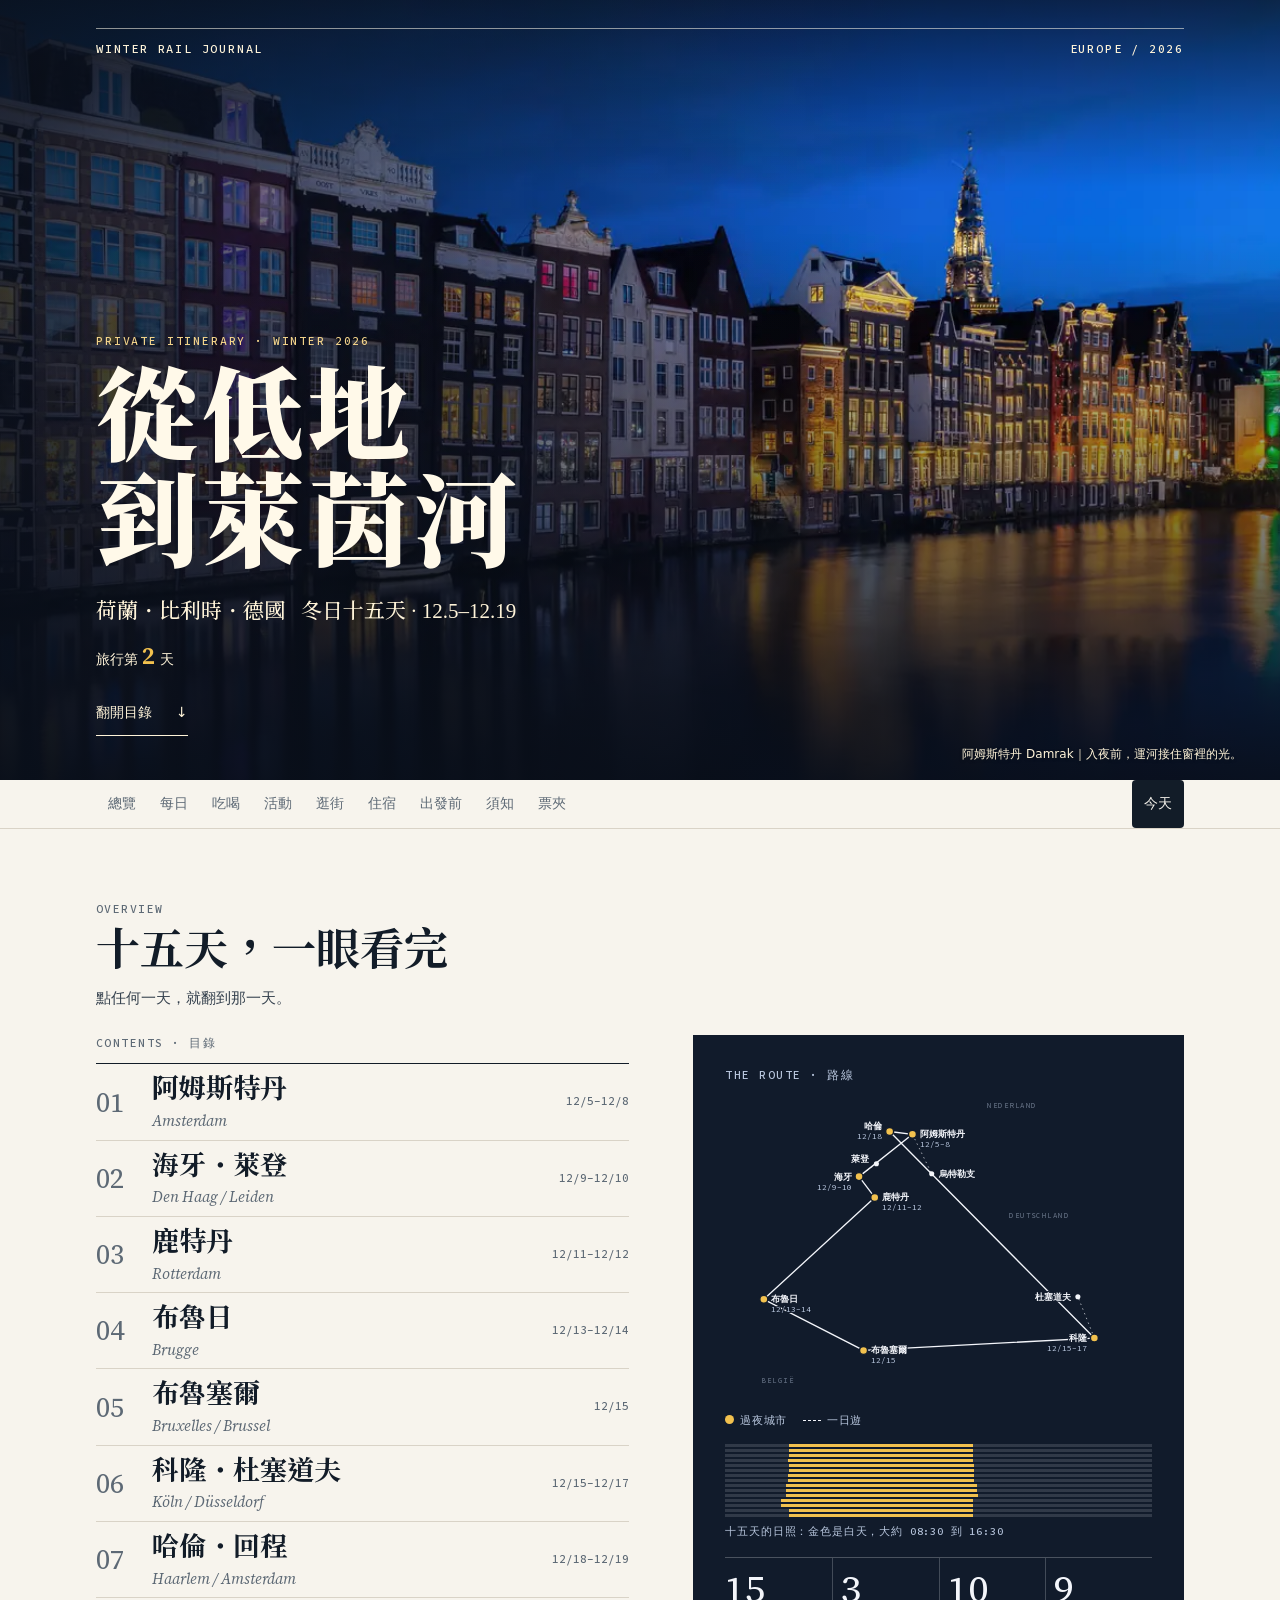
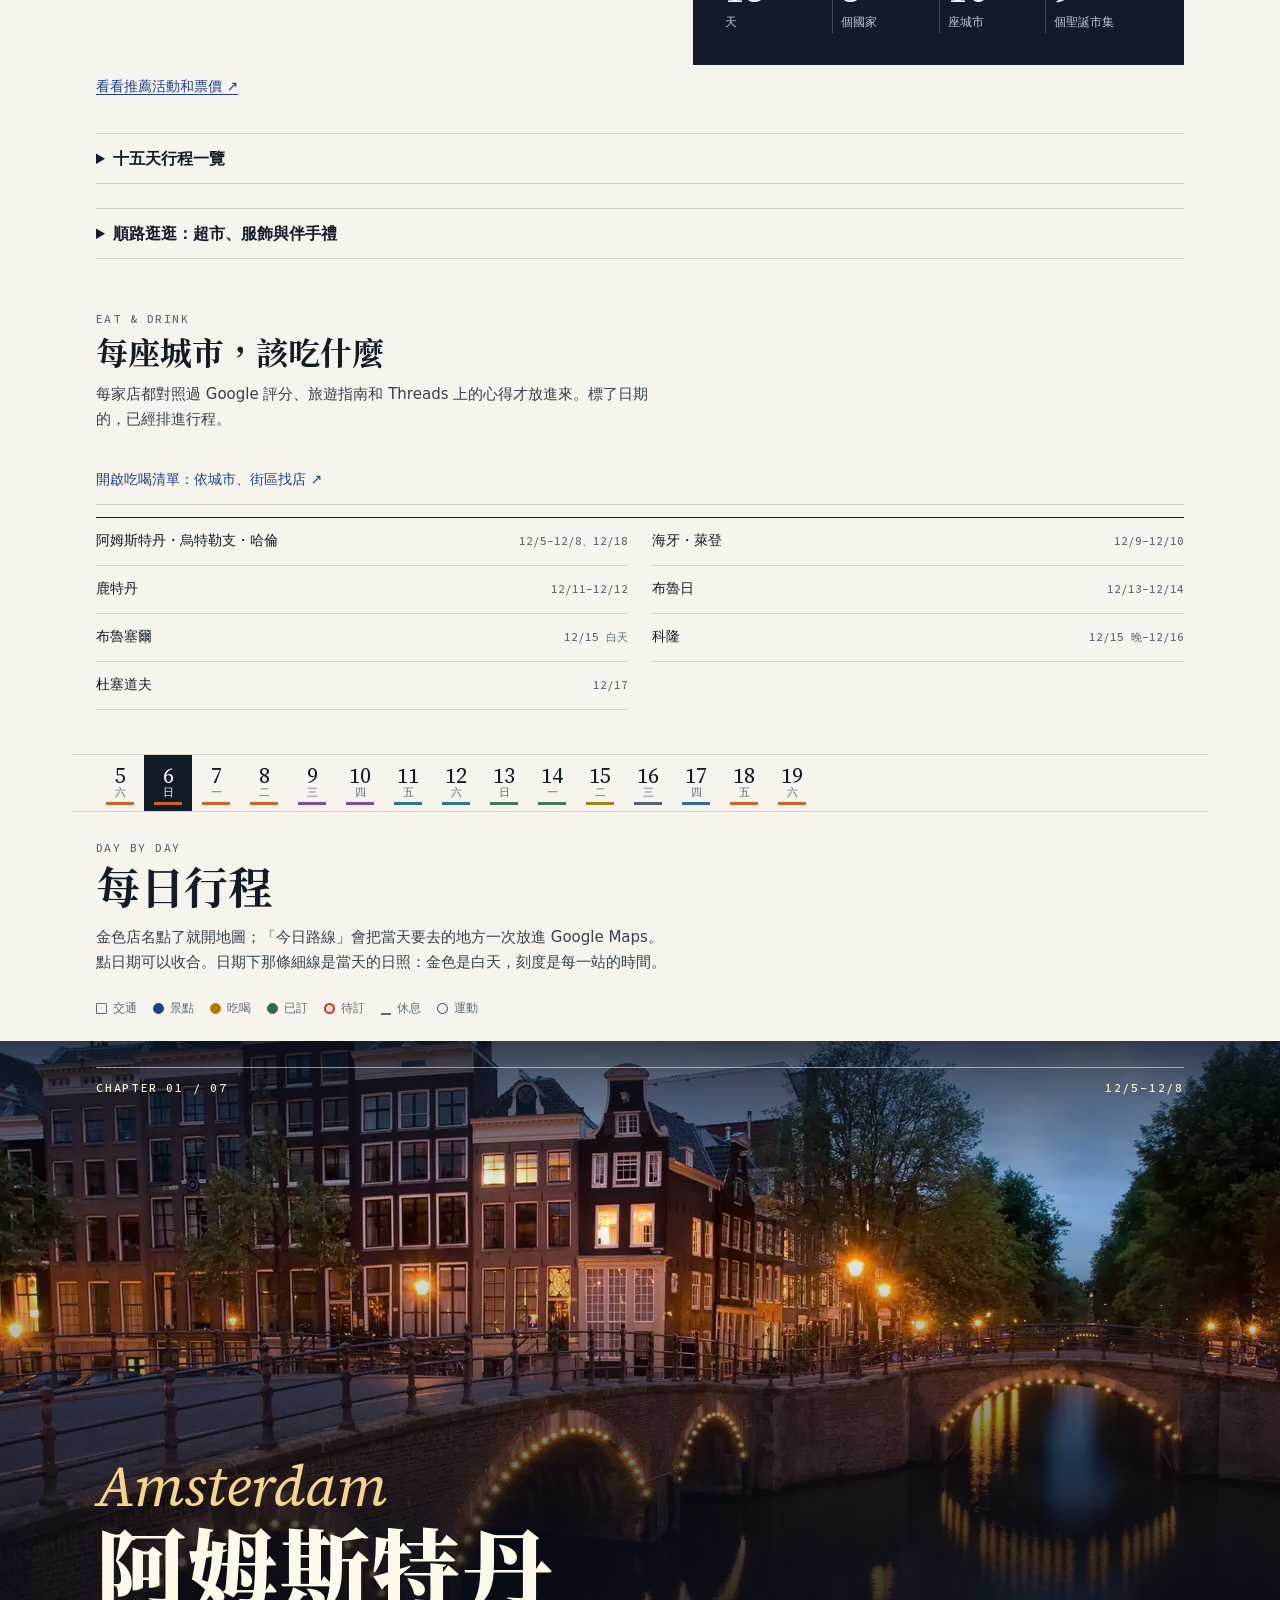
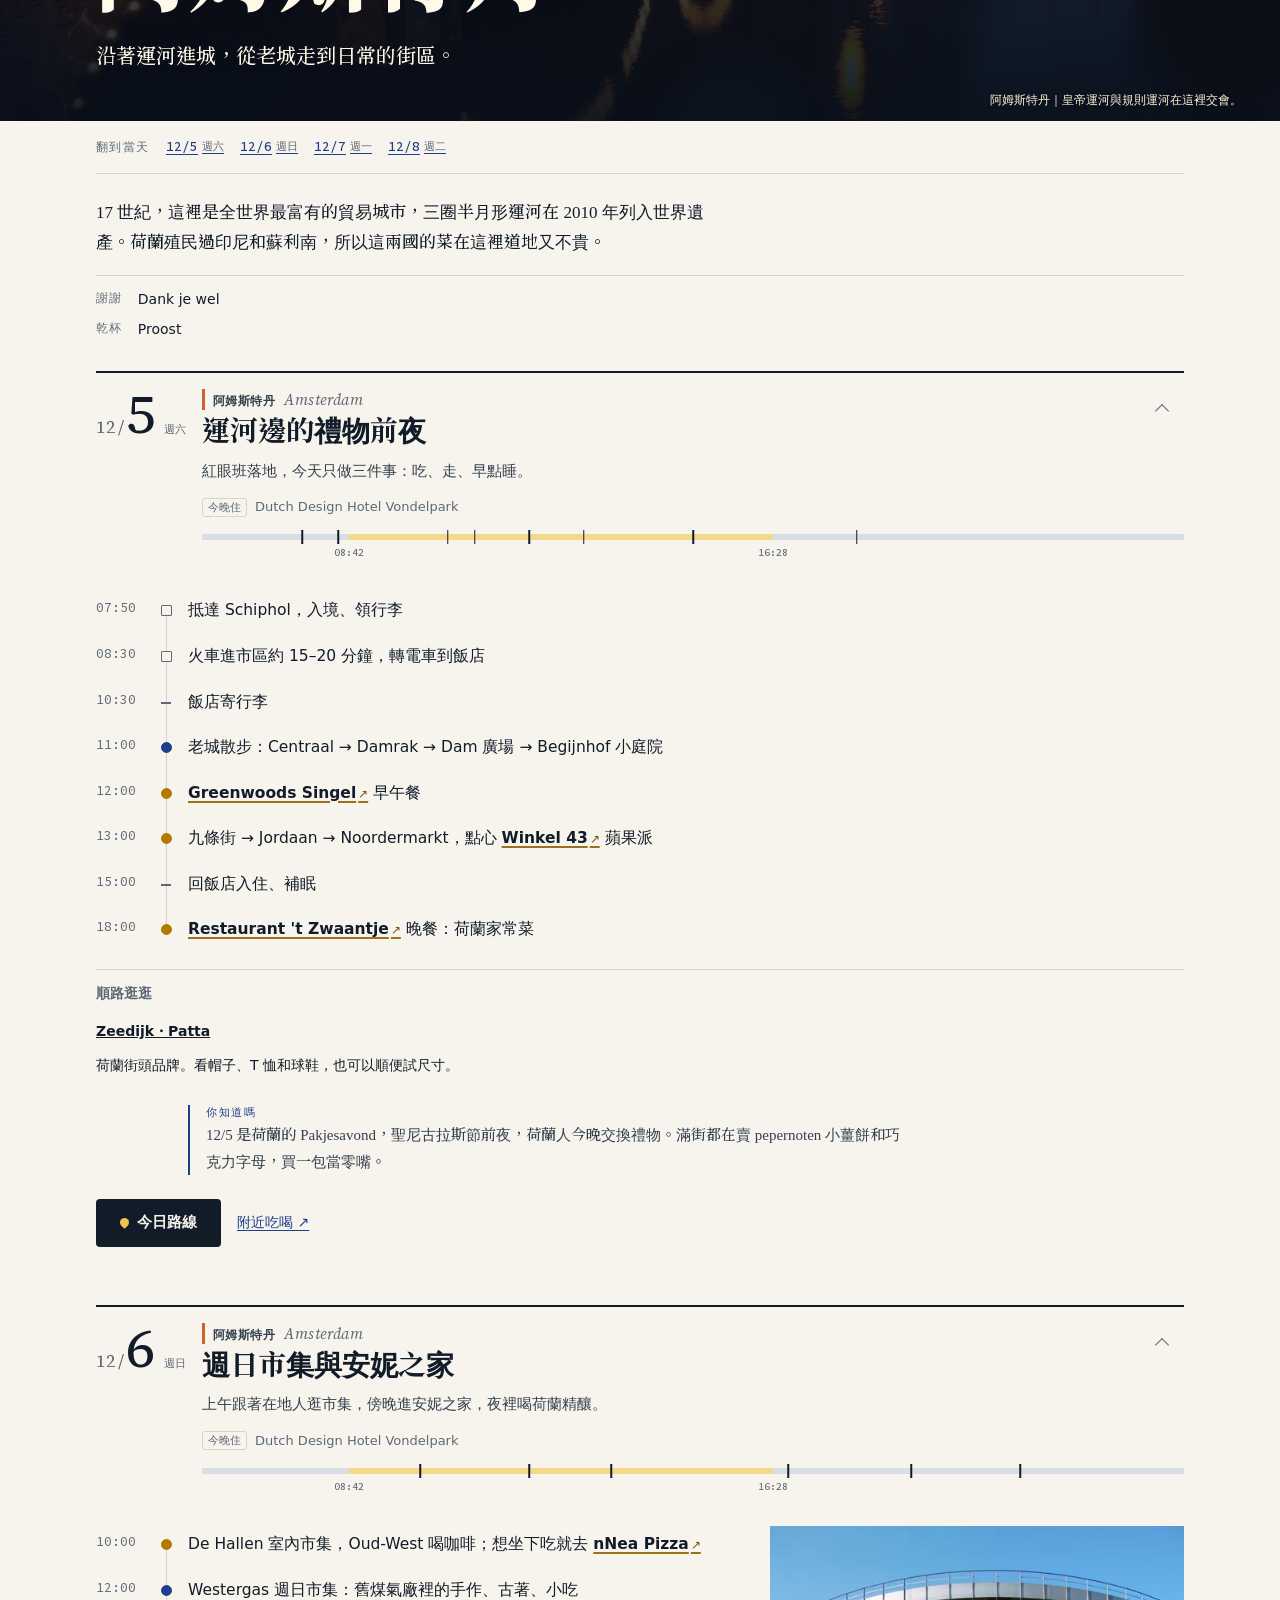
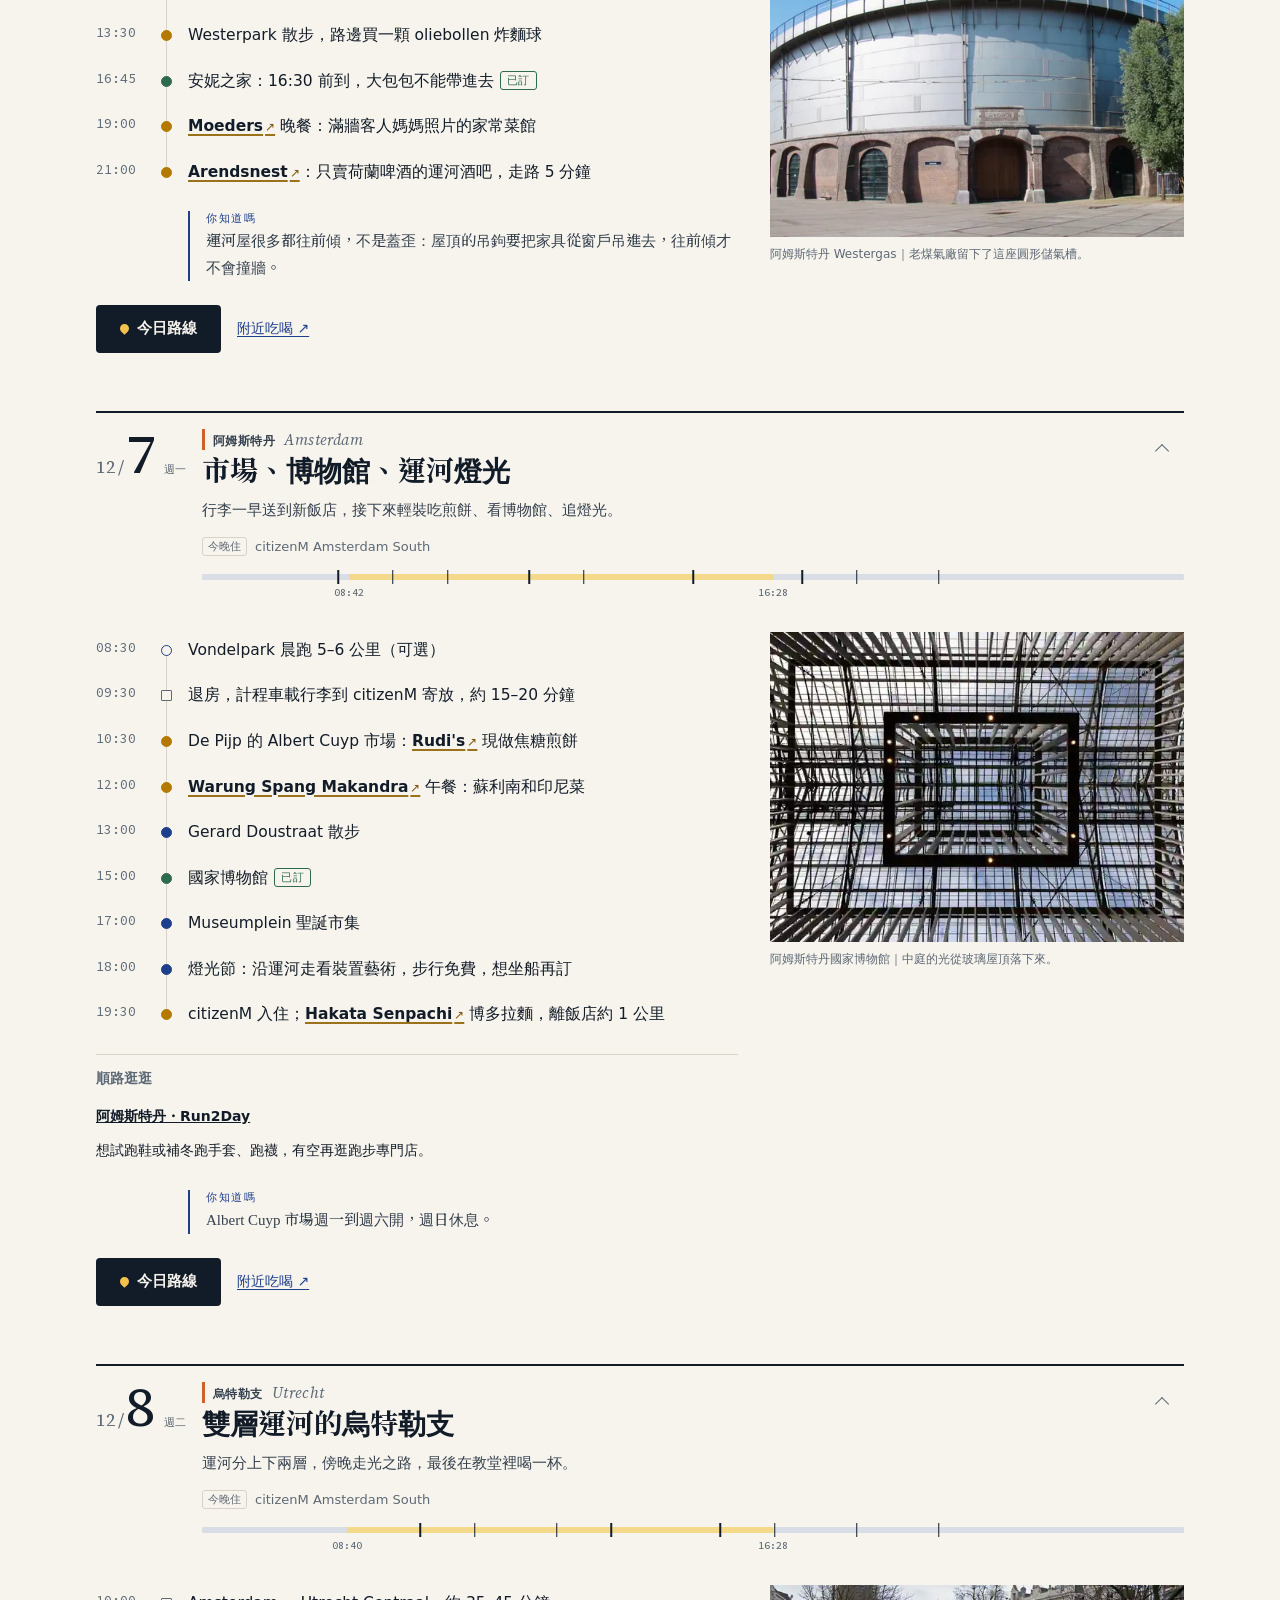
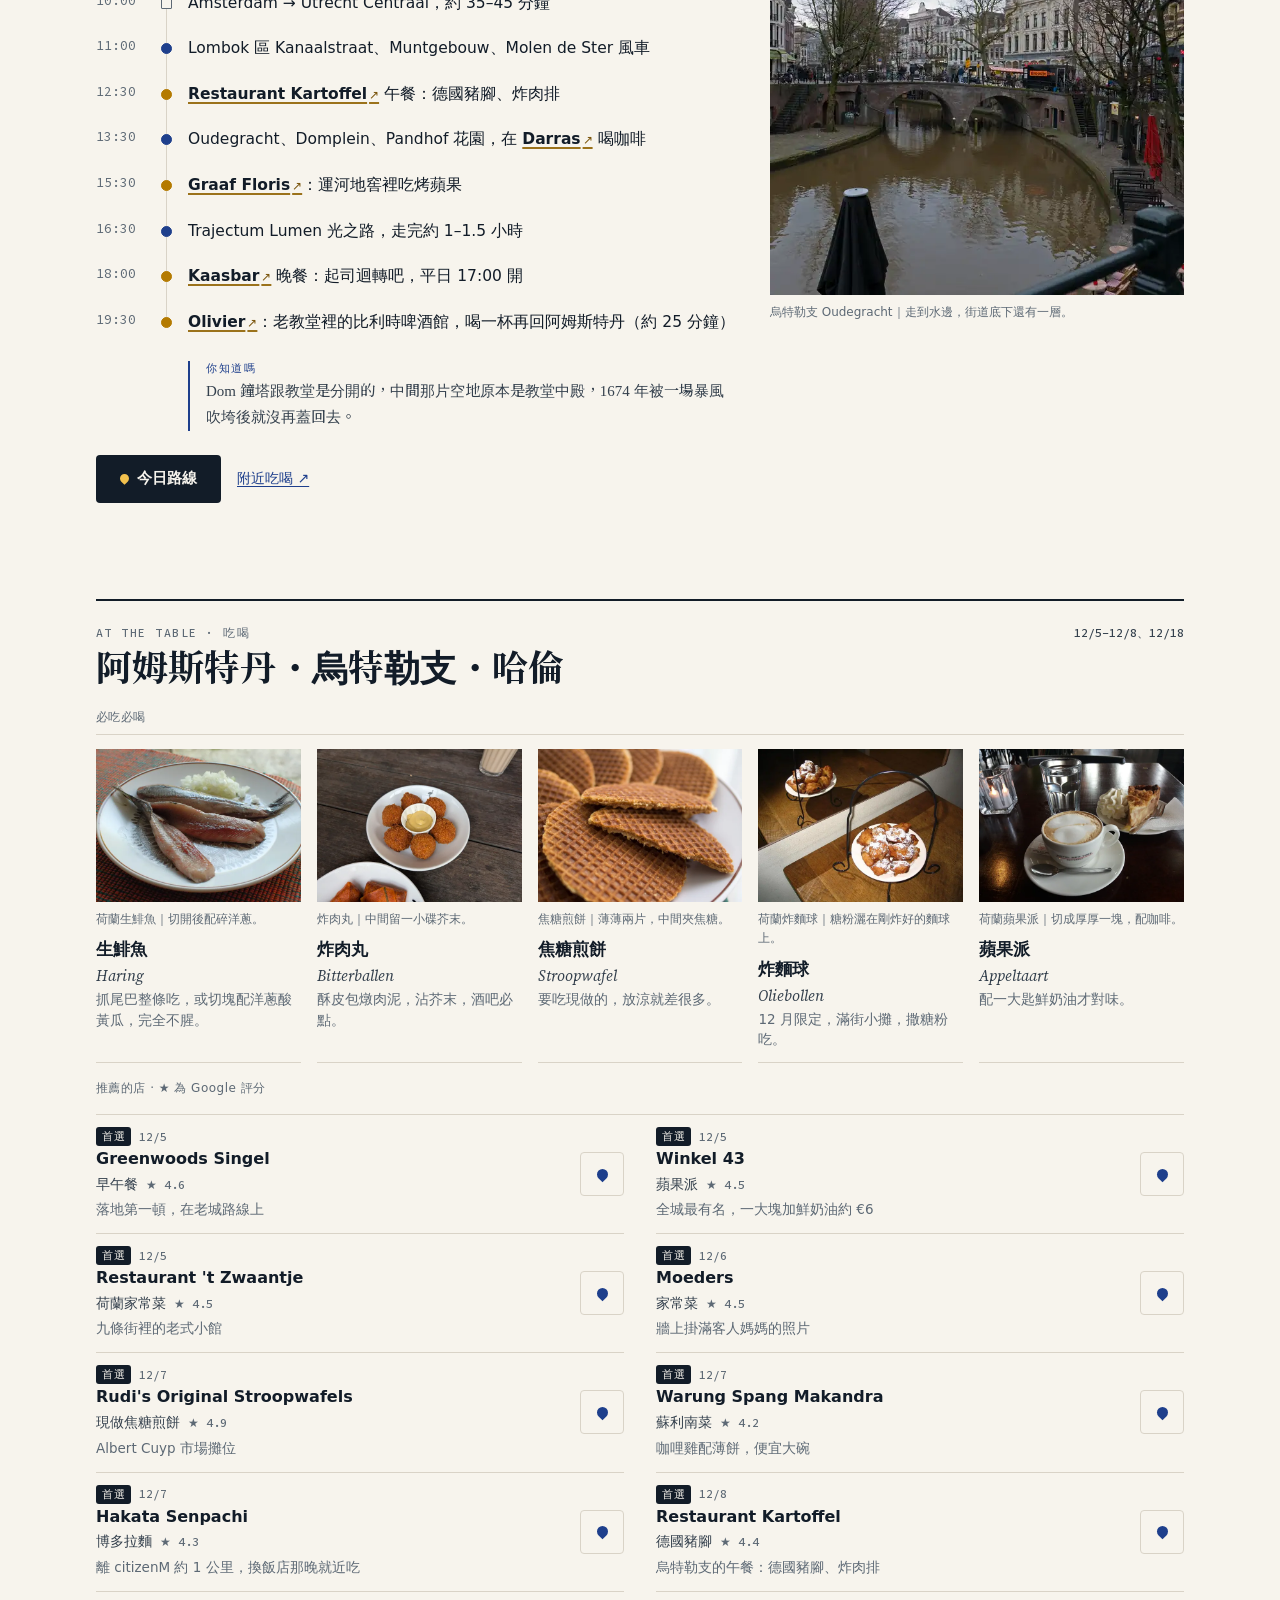
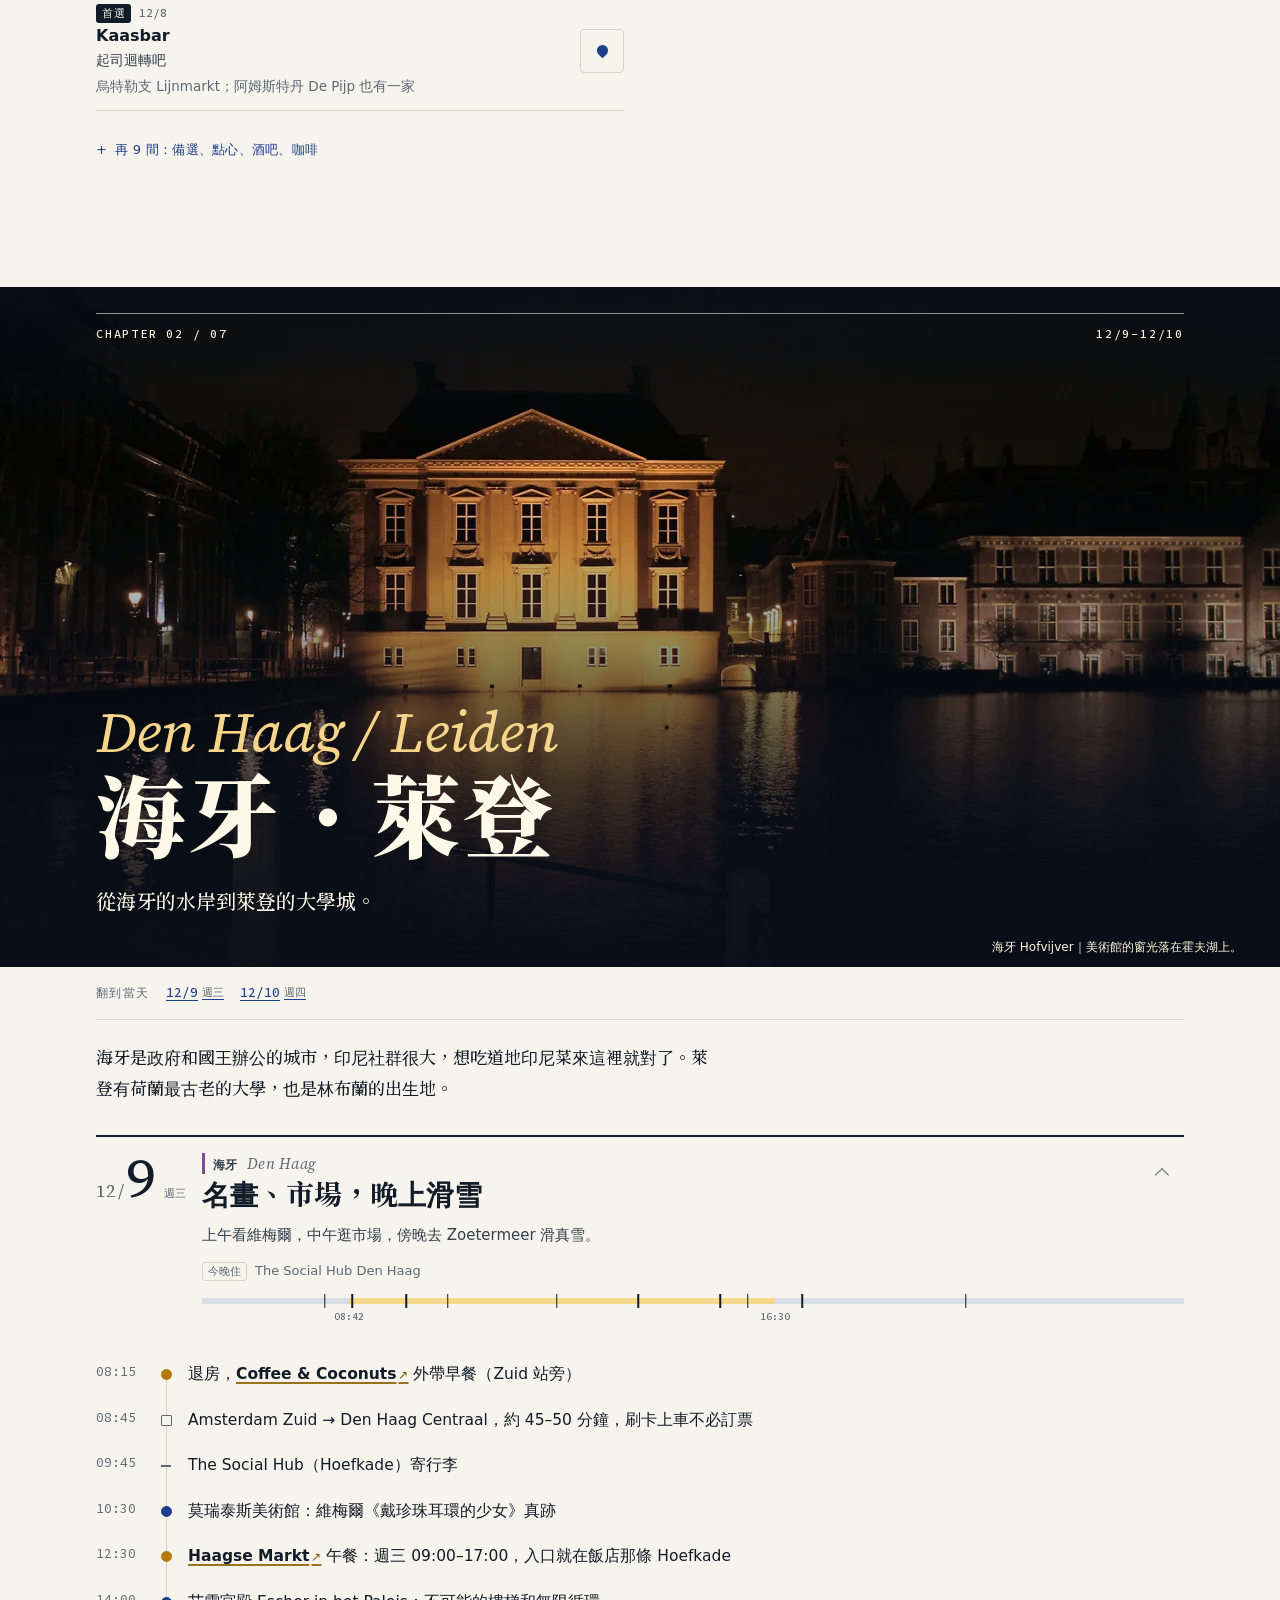
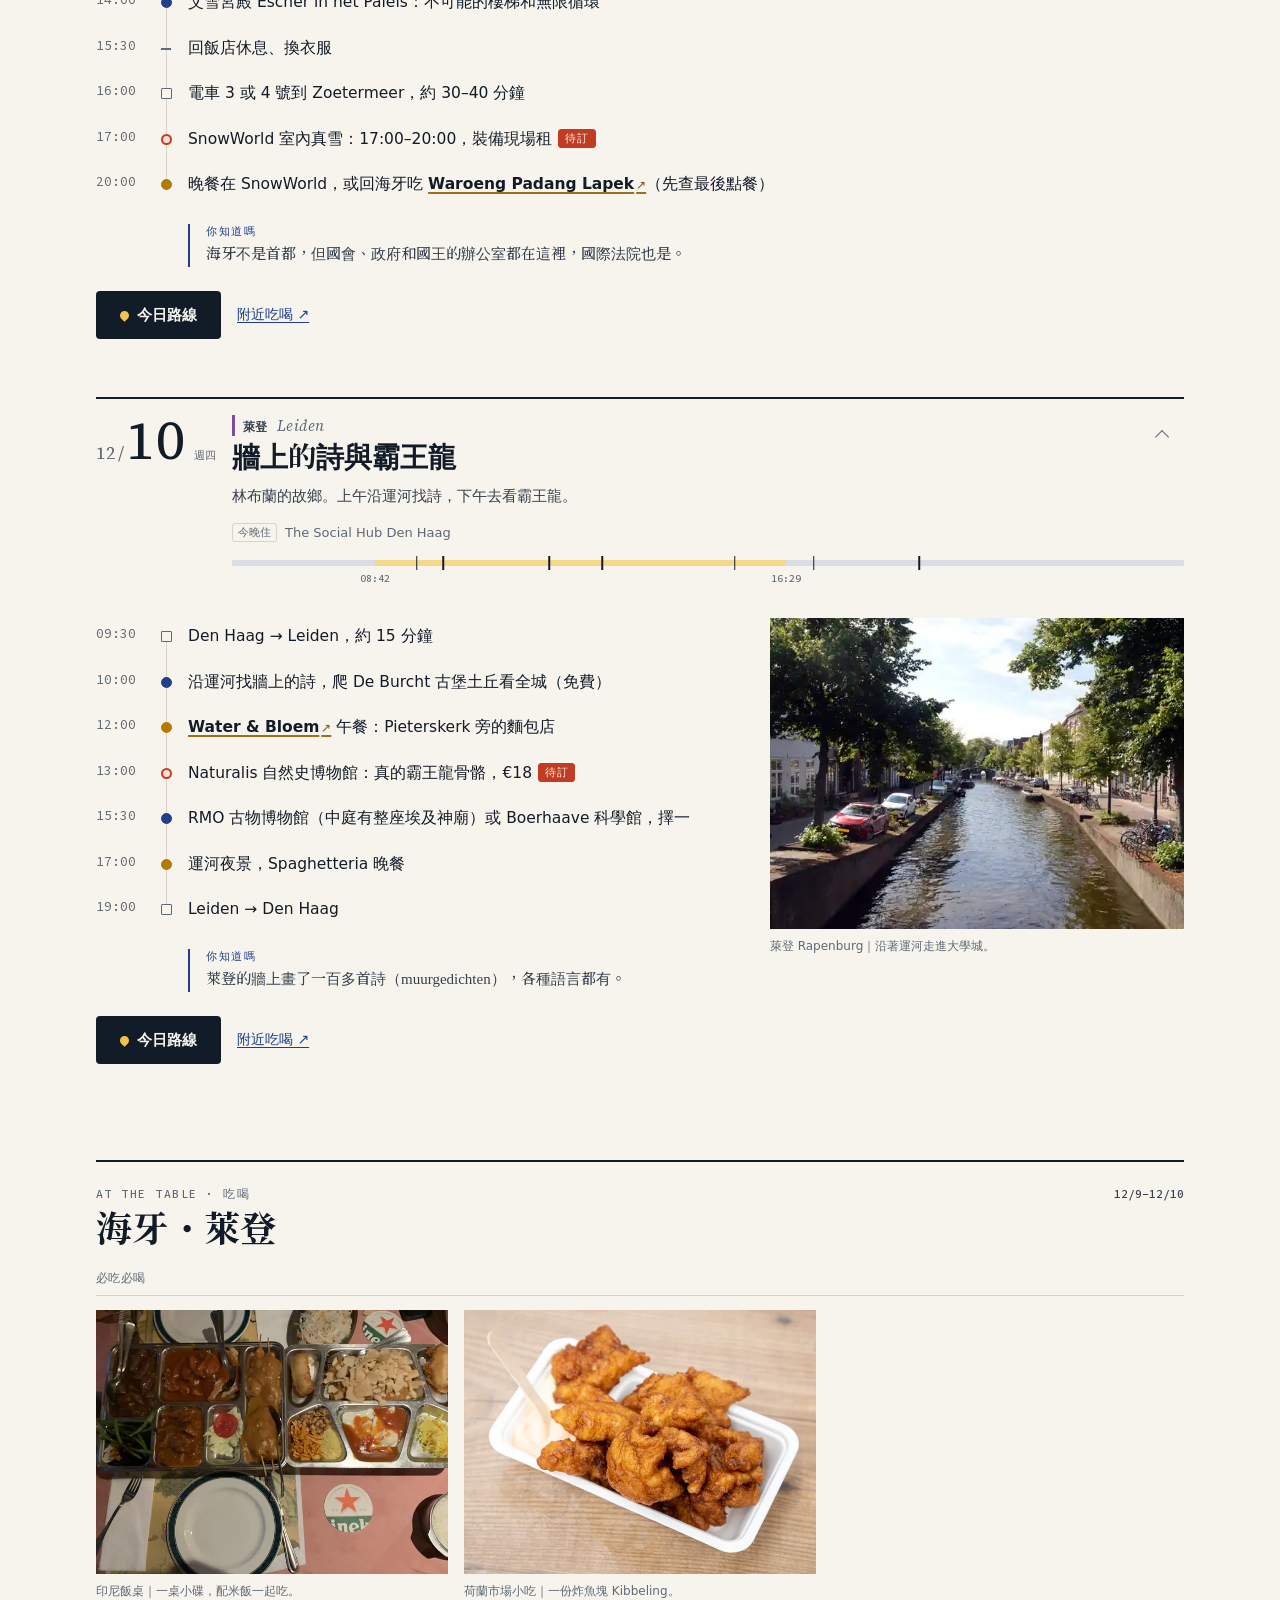
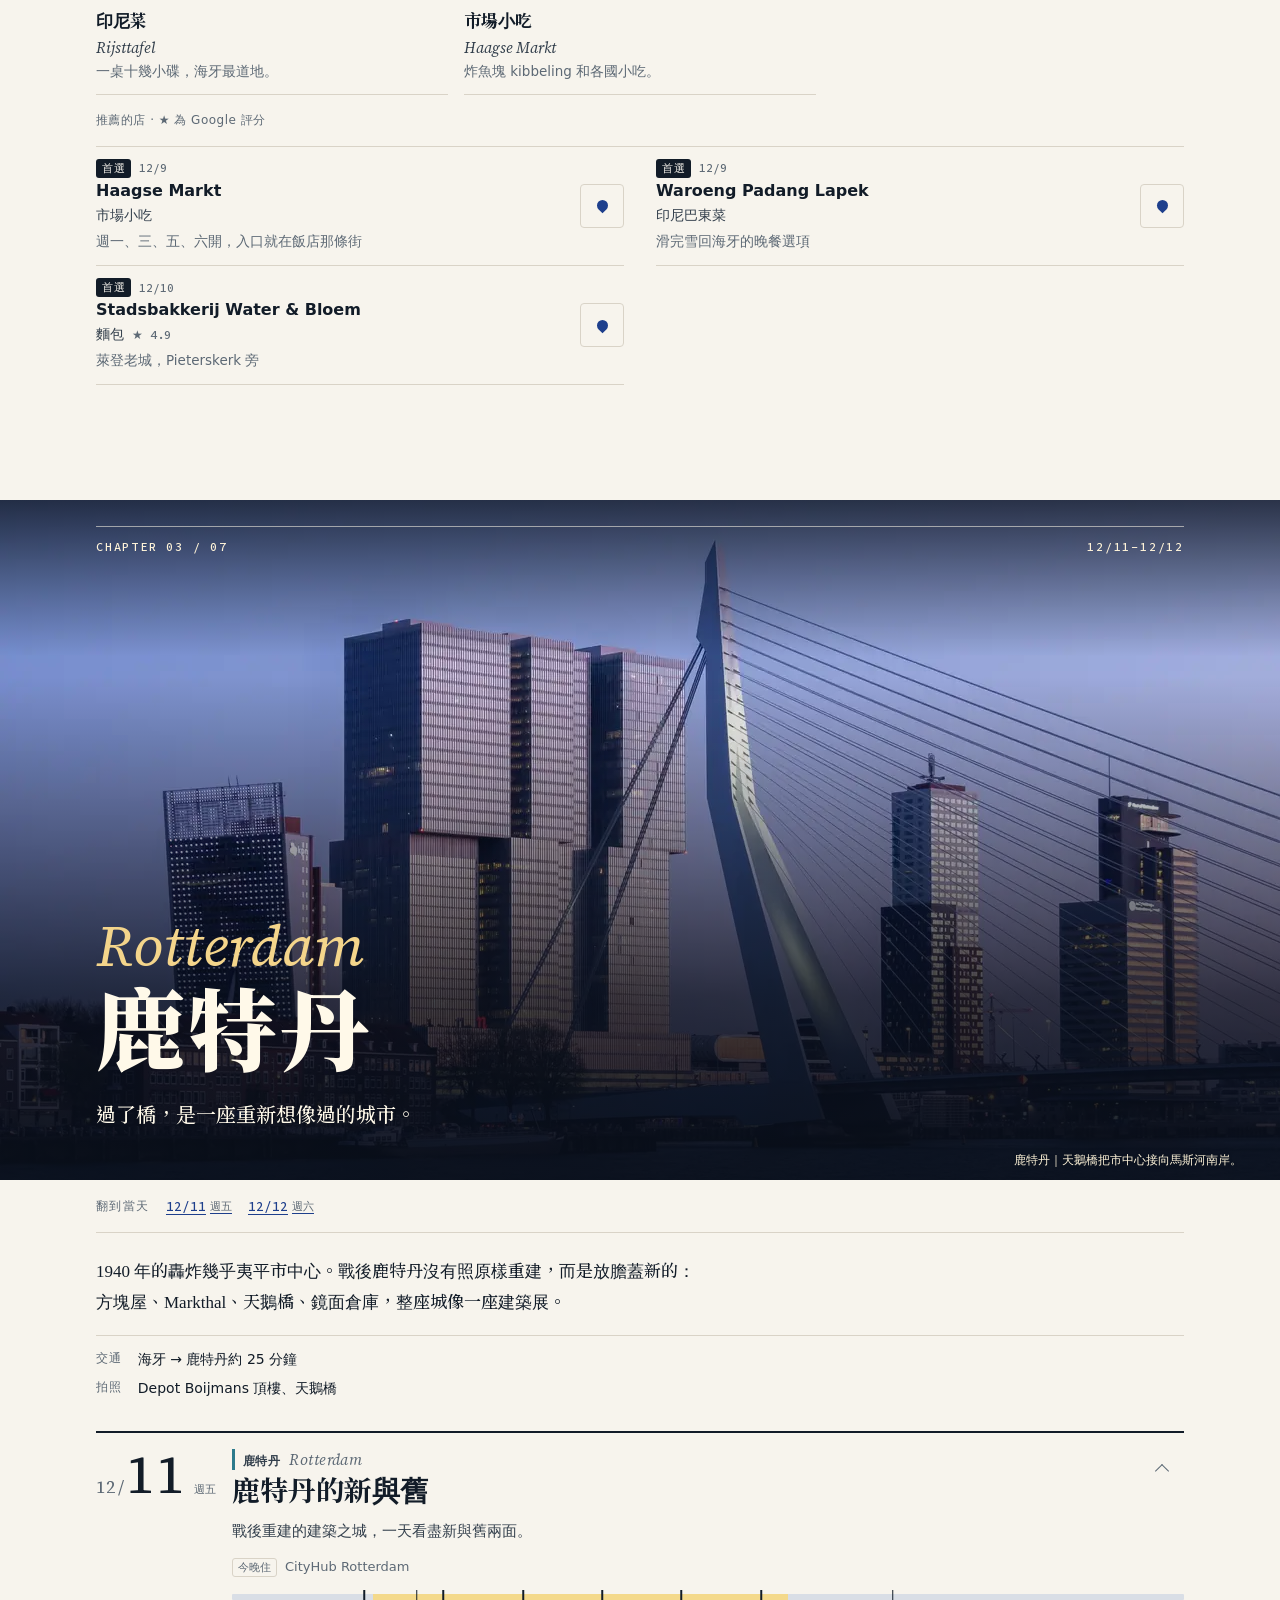
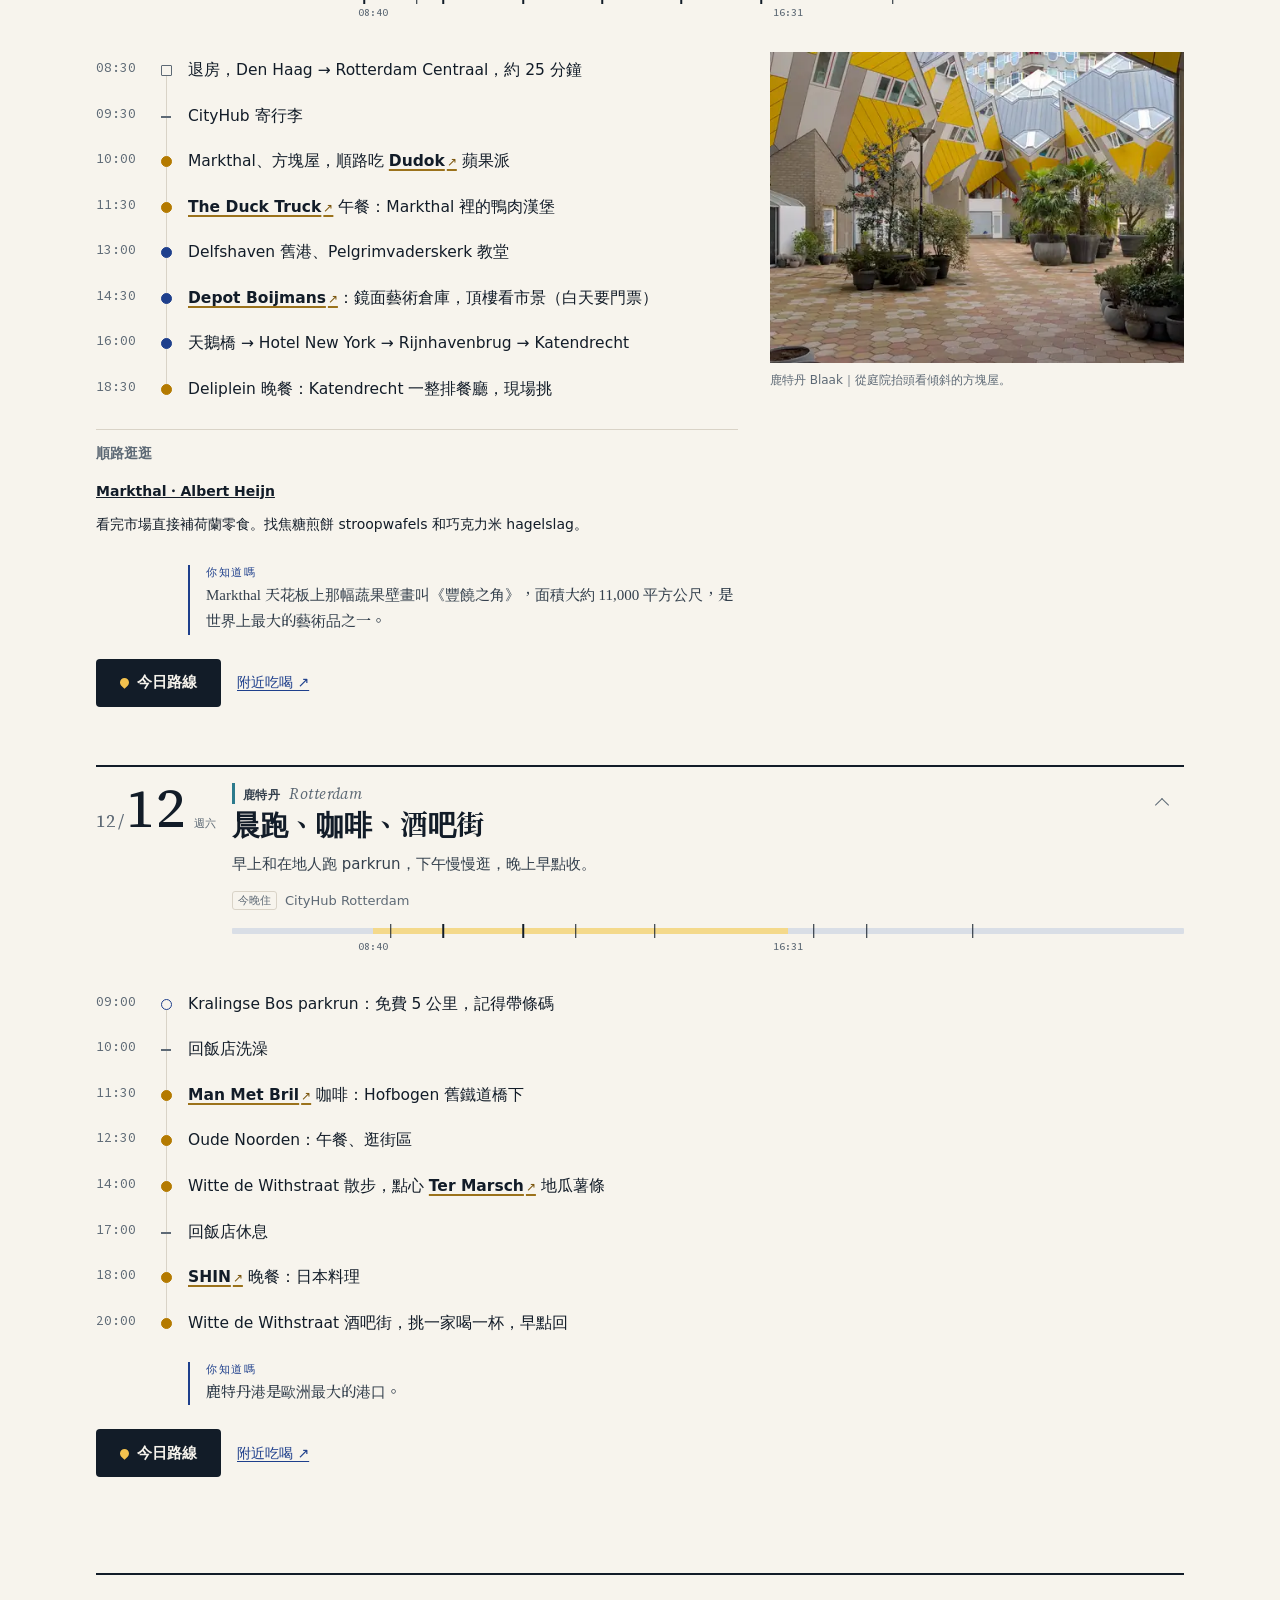
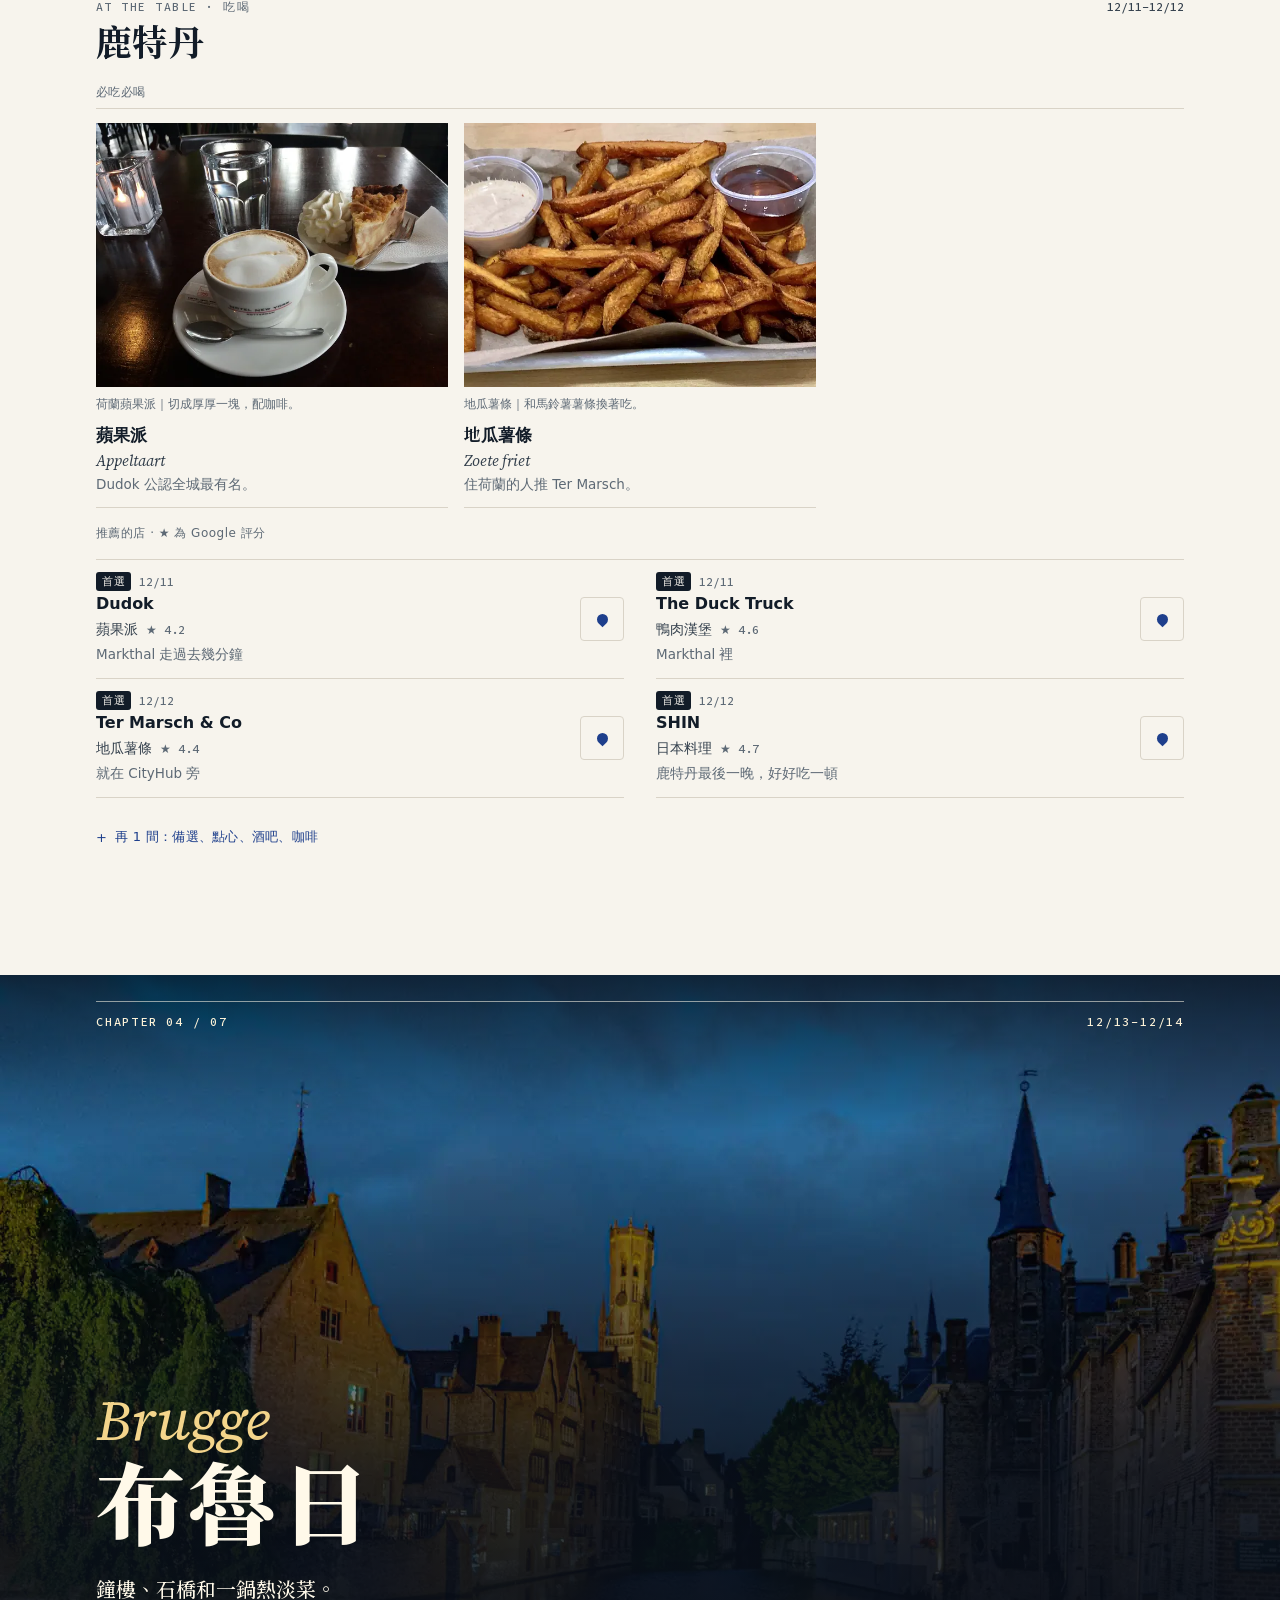
==== commit 2130235f: "Add an illustrated shopping guide" ====
--- a/index.html
+++ b/index.html
@@ -500,6 +500,7 @@
       <li><a href="#days">每日</a></li>
       <li><a href="food.html">吃喝</a></li>
       <li><a href="activities.html">活動</a></li>
+      <li><a href="shopping.html">逛街</a></li>
       <li><a href="#stays">住宿</a></li>
       <li><a href="#todo">出發前</a></li>
       <li><a href="#info">須知</a></li>
@@ -621,7 +622,7 @@
   <span class="ov-main"><span class="ov-city">阿姆斯特丹</span><span class="ov-title">再見，阿姆斯特丹</span></span>
   <span class="ov-hotel is-change">搭機回家</span>
 </a></div></details>
-    <details class="index-fold shopping-index"><summary>順路逛逛：超市、服飾與伴手禮</summary><ul><li><a href="#d1205">12/5 阿姆斯特丹 · Zeedijk・Patta</a></li><li><a href="#d1207">12/7 阿姆斯特丹 · 阿姆斯特丹・Run2Day</a></li><li><a href="#d1211">12/11 鹿特丹 · Markthal・Albert Heijn</a></li><li><a href="#d1213">12/13 布魯日 · 球場・Club Brugge Shop</a></li><li><a href="#d1214">12/14 布魯日 · Simon Stevinplein・The Chocolate Line</a></li><li><a href="#d1215">12/15 布魯塞爾 · 大廣場附近・Maison Dandoy</a></li><li><a href="#d1216">12/16 科隆 · Neumarkt・dm</a></li><li><a href="#d1217">12/17 杜塞道夫 · 日本街・Immermannstraße</a></li><li><a href="#d1218">12/18 哈倫 · 哈倫市中心・Dille &amp; Kamille</a></li></ul></details>
+    <details class="index-fold shopping-index"><summary>順路逛逛：超市、服飾與伴手禮</summary><p><a class="nearby-food" href="shopping.html">打開品牌與店面指南 ↗</a></p><ul><li><a href="#d1205">12/5 阿姆斯特丹 · Zeedijk・Patta</a></li><li><a href="#d1207">12/7 阿姆斯特丹 · 阿姆斯特丹・Run2Day</a></li><li><a href="#d1211">12/11 鹿特丹 · Markthal・Albert Heijn</a></li><li><a href="#d1213">12/13 布魯日 · 球場・Club Brugge Shop</a></li><li><a href="#d1214">12/14 布魯日 · Simon Stevinplein・The Chocolate Line</a></li><li><a href="#d1215">12/15 布魯塞爾 · 大廣場附近・Maison Dandoy</a></li><li><a href="#d1216">12/16 科隆 · Neumarkt・dm</a></li><li><a href="#d1217">12/17 杜塞道夫 · 日本街・Immermannstraße</a></li><li><a href="#d1218">12/18 哈倫 · 哈倫市中心・Dille &amp; Kamille</a></li></ul></details>
     <section class="food-index" id="guides">
       <div class="block-head"><div class="kicker">Eat &amp; drink</div><h2>每座城市，該吃什麼</h2><p>每家店都對照過 Google 評分、旅遊指南和 Threads 上的心得才放進來。標了日期的，已經排進行程。</p></div>
       <p><a class="nearby-food" href="food.html">開啟吃喝清單：依城市、街區找店 ↗</a></p>
@@ -1497,7 +1498,7 @@
 </main>
 
 <footer class="wrap"><p>營業時間、票價和車次查於 2026 年 11 月，出發前一週請再用 Google Maps 或官網確認一次。★ 評分來自 Google 地圖，推薦參考旅遊指南、評論網站和 Threads。</p>
-<details class="photo-credits" id="photo-credits"><summary>照片來源與授權</summary><p>照片用於介紹地點與料理。料理圖片不一定拍自推薦店家；照片已轉檔及縮放，顯示時可能裁切。改作沿用各照片的原授權。</p><ul><li><span>阿姆斯特丹 Damrak｜入夜前，運河接住窗裡的光。</span> — <a href="https://commons.wikimedia.org/wiki/File:Colorful_windows_and_canal_houses_at_blue_hour_with_water_reflection_in_Damrak_Amsterdam_Netherlands.jpg">Basile Morin</a> · <a href="https://creativecommons.org/licenses/by-sa/4.0">CC BY-SA 4.0</a></li><li><span>阿姆斯特丹｜皇帝運河與規則運河在這裡交會。</span> — <a href="https://commons.wikimedia.org/wiki/File:KeizersgrachtReguliersgrachtAmsterdam.jpg">Massimo Catarinella</a> · <a href="https://creativecommons.org/licenses/by-sa/3.0">CC BY-SA 3.0</a></li><li><span>烏特勒支 Oudegracht｜走到水邊，街道底下還有一層。</span> — <a href="https://commons.wikimedia.org/wiki/File:2024_-_free_download_photo_of_old_city_canal_Oudegracht_aan_de_Werf_with_water_reflections_of_the_grey_sky_and_in_the_background_the_brick_arch_bridge_Bakkersbrug,_Utrecht_in_high_resolution._Street_photography_by_Fons_Heijnsbroek.tif">Fons Heijnsbroek</a> · <a href="http://creativecommons.org/publicdomain/zero/1.0/deed.en">CC0</a></li><li><span>海牙 Hofvijver｜美術館的窗光落在霍夫湖上。</span> — <a href="https://commons.wikimedia.org/wiki/File:The_Hague_Mauritshuis_and_Hofvijver_at_night.jpg">Quistnix</a> · <a href="https://creativecommons.org/licenses/by-sa/3.0">CC BY-SA 3.0</a></li><li><span>萊登 Rapenburg｜沿著運河走進大學城。</span> — <a href="https://commons.wikimedia.org/wiki/File:Leiden_Rapenburg_met_uitzicht_op_de_Nieuwsteegbrug.jpg">Roger Veringmeier</a> · <a href="https://creativecommons.org/licenses/by/4.0">CC BY 4.0</a></li><li><span>鹿特丹｜天鵝橋把市中心接向馬斯河南岸。</span> — <a href="https://commons.wikimedia.org/wiki/File:Rotterdam,_de_Erasmusbrug_en_de_Kop_van_Zuid_IMG_0684_2022-03-27_20.24.jpg">Michielverbeek</a> · <a href="https://creativecommons.org/licenses/by-sa/4.0">CC BY-SA 4.0</a></li><li><span>布魯日 Rozenhoedkaai｜從玫瑰碼頭望向鐘樓。</span> — <a href="https://commons.wikimedia.org/wiki/File:Br%C3%BCgge-Dijver_DSC9627.jpg">Rainer Halama</a> · <a href="https://creativecommons.org/licenses/by-sa/4.0">CC BY-SA 4.0</a></li><li><span>布魯塞爾 Grand-Place｜市政廳尖塔立在暮色裡。</span> — <a href="https://commons.wikimedia.org/wiki/File:Grand-Place_de_Brussels.jpg">Aetherwaves</a> · <a href="https://creativecommons.org/licenses/by-sa/4.0">CC BY-SA 4.0</a></li><li><span>科隆｜從萊茵河東岸看大教堂與霍亨索倫橋。</span> — <a href="https://commons.wikimedia.org/wiki/File:Cologne_Cathedral_and_Hohenzollern_Bridge_at_blue_hour.jpg">Sandeepdattaraju</a> · <a href="https://creativecommons.org/licenses/by-sa/4.0">CC BY-SA 4.0</a></li><li><span>杜塞道夫 MedienHafen｜碼頭邊的白色建築各有不同的曲線。</span> — <a href="https://commons.wikimedia.org/wiki/File:Skyline_Yachthafen_und_Medienhafen,_D%C3%BCsseldorf.JPG">MediaUp - MediaUp Crossmedia</a> · <a href="https://creativecommons.org/licenses/by-sa/4.0">CC BY-SA 4.0</a></li><li><span>哈倫 Spaarne｜沿著河走，會遇到泰勒斯博物館。</span> — <a href="https://commons.wikimedia.org/wiki/File:Haarlem,_het_Teylermuseum_RM315441_en_de_Sint_Bavokerk_RM19264_vanaf_de_Korte_Spaarne_foto4_2015-01-04_10.05.jpg">Michielverbeek</a> · <a href="https://creativecommons.org/licenses/by-sa/4.0">CC BY-SA 4.0</a></li><li><span>阿姆斯特丹 Westergas｜老煤氣廠留下了這座圓形儲氣槽。</span> — <a href="https://commons.wikimedia.org/wiki/File:Westerpark_amsterdam_gf_028.JPG">arch</a> · <a href="https://creativecommons.org/publicdomain/mark/1.0/">Public domain</a></li><li><span>阿姆斯特丹國家博物館｜中庭的光從玻璃屋頂落下來。</span> — <a href="https://commons.wikimedia.org/wiki/File:Rijksmuseum_atrium_glass_roof_seen_from_below_in_Amsterdam.jpg">Basile Morin</a> · <a href="https://creativecommons.org/licenses/by-sa/4.0">CC BY-SA 4.0</a></li><li><span>布魯日 Markt｜冬夜裡，廣場的燈飾照亮老城。</span> — <a href="https://commons.wikimedia.org/wiki/File:Bruges_Christmas_market_2013.jpg">DimiTalen</a> · <a href="http://creativecommons.org/publicdomain/zero/1.0/deed.en">CC0</a></li><li><span>科隆 Roncalliplatz｜大教堂旁的市集亮起一整片燈。</span> — <a href="https://commons.wikimedia.org/wiki/File:Weihnachtsmarkt_Dom_2011_1.jpg">Superbass</a> · <a href="https://creativecommons.org/licenses/by-sa/3.0">CC BY-SA 3.0</a></li><li><span>鹿特丹 Blaak｜從庭院抬頭看傾斜的方塊屋。</span> — <a href="https://commons.wikimedia.org/wiki/File:Cube_houses_(DSC_3076).jpg">Trougnouf (Benoit Brummer)</a> · <a href="https://creativecommons.org/licenses/by/4.0">CC BY 4.0</a></li><li><span>荷蘭生鯡魚｜切開後配碎洋蔥。</span> — <a href="https://commons.wikimedia.org/wiki/File:Haring_met_ui.jpg">Takeaway</a> · <a href="https://creativecommons.org/licenses/by-sa/3.0">CC BY-SA 3.0</a></li><li><span>炸肉丸｜中間留一小碟芥末。</span> — <a href="https://commons.wikimedia.org/wiki/File:Bitterballen_with_Dijon_mustard_-_Taproom_%E2%80%98t_Blauwe_Theehuis_2024-11-26.jpg">Andy Li</a> · <a href="http://creativecommons.org/publicdomain/zero/1.0/deed.en">CC0</a></li><li><span>焦糖煎餅｜薄薄兩片，中間夾焦糖。</span> — <a href="https://commons.wikimedia.org/wiki/File:Stroopwafels_01.jpg">Takeaway</a> · <a href="https://creativecommons.org/licenses/by-sa/3.0">CC BY-SA 3.0</a></li><li><span>荷蘭炸麵球｜糖粉灑在剛炸好的麵球上。</span> — <a href="https://commons.wikimedia.org/wiki/File:Oliebollen.JPG">Koos Jol at Dutch Wikibooks</a> · <a href="http://creativecommons.org/licenses/by-sa/3.0/">CC BY-SA 3.0</a></li><li><span>荷蘭蘋果派｜切成厚厚一塊，配咖啡。</span> — <a href="https://commons.wikimedia.org/wiki/File:Koffie_en_appeltaart_bij_Hotel_New_York,_Rotterdam_2021_(1).jpg">Marcel Douwe Dekker</a> · <a href="https://creativecommons.org/licenses/by-sa/4.0">CC BY-SA 4.0</a></li><li><span>印尼飯桌｜一桌小碟，配米飯一起吃。</span> — <a href="https://commons.wikimedia.org/wiki/File:Rijsttafel-OKT2020-1.jpg">Milliped</a> · <a href="https://creativecommons.org/licenses/by-sa/4.0">CC BY-SA 4.0</a></li><li><span>荷蘭市場小吃｜一份炸魚塊 Kibbeling。</span> — <a href="https://commons.wikimedia.org/wiki/File:2021-10-13-Kibbeling-4943.jpg">Superbass</a> · <a href="https://creativecommons.org/licenses/by-sa/4.0">CC BY-SA 4.0</a></li><li><span>地瓜薯條｜和馬鈴薯薯條換著吃。</span> — <a href="https://commons.wikimedia.org/wiki/File:A_tray_of_sweet_potato_fries.jpg">JamesTheLaptop</a> · <a href="http://creativecommons.org/publicdomain/zero/1.0/deed.en">CC0</a></li><li><span>淡菜鍋｜在布魯塞爾的餐桌上，淡菜連鍋端來。</span> — <a href="https://commons.wikimedia.org/wiki/File:Moules-frites_at_Chez_Leon_in_Brussels.jpg">Edward</a> · <a href="https://creativecommons.org/licenses/by-sa/4.0">CC BY-SA 4.0</a></li><li><span>佛蘭德啤酒燉牛肉｜用薯條沾深色醬汁。</span> — <a href="https://commons.wikimedia.org/wiki/File:Carbonade_flamande_2023.jpg">René Hourdry</a> · <a href="http://creativecommons.org/publicdomain/zero/1.0/deed.en">CC0</a></li><li><span>比利時薯條｜紙筒裡是薯條和 andalouse 醬。</span> — <a href="https://commons.wikimedia.org/wiki/File:Belgian_fries_with_sauce_andalouse_in_Brussels.jpg">CCPictureHunters WikipediaShare</a> · <a href="https://creativecommons.org/publicdomain/mark/1.0/">Public domain</a></li><li><span>比利時夾心巧克力｜一盒裡有不同的形狀。</span> — <a href="https://commons.wikimedia.org/wiki/File:Belgian_chocolates_assortment.JPG">BrokenSphere</a> · <a href="https://creativecommons.org/licenses/by-sa/3.0">CC BY-SA 3.0</a></li><li><span>Kriek｜把櫻桃風味盛在杯裡。</span> — <a href="https://commons.wikimedia.org/wiki/File:Mort_subite_Kriek_Lambic.png">Squirrelforest</a> · <a href="https://creativecommons.org/licenses/by-sa/4.0">CC BY-SA 4.0</a></li><li><span>布魯塞爾鬆餅｜長方形的深格裡落著糖粉。</span> — <a href="https://commons.wikimedia.org/wiki/File:Gaufre_de_Brussel.001_-_Brussel.jpg">Fernando Losada Rodríguez</a> · <a href="https://creativecommons.org/licenses/by-sa/4.0">CC BY-SA 4.0</a></li><li><span>科隆 Kölsch｜用細長的 Stange 小杯盛裝。</span> — <a href="https://commons.wikimedia.org/wiki/File:A_Stange_of_K%C3%B6lsch_beer.jpg">Wikiuser100</a> · <a href="https://creativecommons.org/licenses/by-sa/4.0">CC BY-SA 4.0</a></li><li><span>水煮豬腳與酸菜｜科隆的 Hämchen 也用水煮。</span> — <a href="https://commons.wikimedia.org/wiki/File:Eisbein-Sauerkraut.JPG">© Traumrune / Wikimedia Commons</a> · <a href="https://creativecommons.org/licenses/by-sa/3.0">CC BY-SA 3.0</a></li><li><span>Halve Hahn｜黑麥麵包、起司與洋蔥。</span> — <a href="https://commons.wikimedia.org/wiki/File:2018-10-28-Halve_Hahn-9090.jpg">© Superbass / Wikimedia Commons</a> · <a href="https://creativecommons.org/licenses/by-sa/4.0">CC BY-SA 4.0</a></li><li><span>馬鈴薯煎餅｜旁邊那碟是蘋果泥。</span> — <a href="https://commons.wikimedia.org/wiki/File:Reibekuchen_mit_Apfelmus.jpg">Martin van Baal</a> · <a href="https://creativecommons.org/licenses/by-sa/4.0">CC BY-SA 4.0</a></li><li><span>杜塞道夫 Altbier｜杯裡是深琥珀色。</span> — <a href="https://commons.wikimedia.org/wiki/File:D%C3%BCsseldorfer_Altbier.jpg">Ray eye</a> · <a href="https://creativecommons.org/licenses/by/3.0">CC BY 3.0</a></li><li><span>Killepitsch｜杜塞道夫老城的草本利口酒。</span> — <a href="https://commons.wikimedia.org/wiki/File:Killepitsch_flasche.jpg">guenson</a> · <a href="https://creativecommons.org/publicdomain/mark/1.0/">Public domain</a></li><li><span>烤豬腳｜烤到脆的是外面那層皮。</span> — <a href="https://commons.wikimedia.org/wiki/File:Schweinshaxe_at_Der_Landgraf,_Fangzhuang_(20211001174341).jpg">N509FZ</a> · <a href="https://creativecommons.org/licenses/by-sa/4.0">CC BY-SA 4.0</a></li></ul></details>
+<details class="photo-credits" id="photo-credits"><summary>照片來源與授權</summary><p>照片用於介紹地點與料理。料理圖片不一定拍自推薦店家；照片已轉檔及縮放，顯示時可能裁切。改作沿用各照片的原授權。</p><ul><li><span>阿姆斯特丹 Damrak｜入夜前，運河接住窗裡的光。</span> — <a href="https://commons.wikimedia.org/wiki/File:Colorful_windows_and_canal_houses_at_blue_hour_with_water_reflection_in_Damrak_Amsterdam_Netherlands.jpg">Basile Morin</a> · <a href="https://creativecommons.org/licenses/by-sa/4.0">CC BY-SA 4.0</a></li><li><span>阿姆斯特丹｜皇帝運河與規則運河在這裡交會。</span> — <a href="https://commons.wikimedia.org/wiki/File:KeizersgrachtReguliersgrachtAmsterdam.jpg">Massimo Catarinella</a> · <a href="https://creativecommons.org/licenses/by-sa/3.0">CC BY-SA 3.0</a></li><li><span>烏特勒支 Oudegracht｜走到水邊，街道底下還有一層。</span> — <a href="https://commons.wikimedia.org/wiki/File:2024_-_free_download_photo_of_old_city_canal_Oudegracht_aan_de_Werf_with_water_reflections_of_the_grey_sky_and_in_the_background_the_brick_arch_bridge_Bakkersbrug,_Utrecht_in_high_resolution._Street_photography_by_Fons_Heijnsbroek.tif">Fons Heijnsbroek</a> · <a href="http://creativecommons.org/publicdomain/zero/1.0/deed.en">CC0</a></li><li><span>海牙 Hofvijver｜美術館的窗光落在霍夫湖上。</span> — <a href="https://commons.wikimedia.org/wiki/File:The_Hague_Mauritshuis_and_Hofvijver_at_night.jpg">Quistnix</a> · <a href="https://creativecommons.org/licenses/by-sa/3.0">CC BY-SA 3.0</a></li><li><span>萊登 Rapenburg｜沿著運河走進大學城。</span> — <a href="https://commons.wikimedia.org/wiki/File:Leiden_Rapenburg_met_uitzicht_op_de_Nieuwsteegbrug.jpg">Roger Veringmeier</a> · <a href="https://creativecommons.org/licenses/by/4.0">CC BY 4.0</a></li><li><span>鹿特丹｜天鵝橋把市中心接向馬斯河南岸。</span> — <a href="https://commons.wikimedia.org/wiki/File:Rotterdam,_de_Erasmusbrug_en_de_Kop_van_Zuid_IMG_0684_2022-03-27_20.24.jpg">Michielverbeek</a> · <a href="https://creativecommons.org/licenses/by-sa/4.0">CC BY-SA 4.0</a></li><li><span>布魯日 Rozenhoedkaai｜從玫瑰碼頭望向鐘樓。</span> — <a href="https://commons.wikimedia.org/wiki/File:Br%C3%BCgge-Dijver_DSC9627.jpg">Rainer Halama</a> · <a href="https://creativecommons.org/licenses/by-sa/4.0">CC BY-SA 4.0</a></li><li><span>布魯塞爾 Grand-Place｜市政廳尖塔立在暮色裡。</span> — <a href="https://commons.wikimedia.org/wiki/File:Grand-Place_de_Brussels.jpg">Aetherwaves</a> · <a href="https://creativecommons.org/licenses/by-sa/4.0">CC BY-SA 4.0</a></li><li><span>科隆｜從萊茵河東岸看大教堂與霍亨索倫橋。</span> — <a href="https://commons.wikimedia.org/wiki/File:Cologne_Cathedral_and_Hohenzollern_Bridge_at_blue_hour.jpg">Sandeepdattaraju</a> · <a href="https://creativecommons.org/licenses/by-sa/4.0">CC BY-SA 4.0</a></li><li><span>杜塞道夫 MedienHafen｜碼頭邊的白色建築各有不同的曲線。</span> — <a href="https://commons.wikimedia.org/wiki/File:Skyline_Yachthafen_und_Medienhafen,_D%C3%BCsseldorf.JPG">MediaUp - MediaUp Crossmedia</a> · <a href="https://creativecommons.org/licenses/by-sa/4.0">CC BY-SA 4.0</a></li><li><span>哈倫 Spaarne｜沿著河走，會遇到泰勒斯博物館。</span> — <a href="https://commons.wikimedia.org/wiki/File:Haarlem,_het_Teylermuseum_RM315441_en_de_Sint_Bavokerk_RM19264_vanaf_de_Korte_Spaarne_foto4_2015-01-04_10.05.jpg">Michielverbeek</a> · <a href="https://creativecommons.org/licenses/by-sa/4.0">CC BY-SA 4.0</a></li><li><span>阿姆斯特丹 Westergas｜老煤氣廠留下了這座圓形儲氣槽。</span> — <a href="https://commons.wikimedia.org/wiki/File:Westerpark_amsterdam_gf_028.JPG">arch</a> · <a href="https://creativecommons.org/publicdomain/mark/1.0/">Public domain</a></li><li><span>阿姆斯特丹國家博物館｜中庭的光從玻璃屋頂落下來。</span> — <a href="https://commons.wikimedia.org/wiki/File:Rijksmuseum_atrium_glass_roof_seen_from_below_in_Amsterdam.jpg">Basile Morin</a> · <a href="https://creativecommons.org/licenses/by-sa/4.0">CC BY-SA 4.0</a></li><li><span>布魯日 Markt｜冬夜裡，廣場的燈飾照亮老城。</span> — <a href="https://commons.wikimedia.org/wiki/File:Bruges_Christmas_market_2013.jpg">DimiTalen</a> · <a href="http://creativecommons.org/publicdomain/zero/1.0/deed.en">CC0</a></li><li><span>科隆 Roncalliplatz｜大教堂旁的市集亮起一整片燈。</span> — <a href="https://commons.wikimedia.org/wiki/File:Weihnachtsmarkt_Dom_2011_1.jpg">Superbass</a> · <a href="https://creativecommons.org/licenses/by-sa/3.0">CC BY-SA 3.0</a></li><li><span>鹿特丹 Blaak｜從庭院抬頭看傾斜的方塊屋。</span> — <a href="https://commons.wikimedia.org/wiki/File:Cube_houses_(DSC_3076).jpg">Trougnouf (Benoit Brummer)</a> · <a href="https://creativecommons.org/licenses/by/4.0">CC BY 4.0</a></li><li><span>荷蘭生鯡魚｜切開後配碎洋蔥。</span> — <a href="https://commons.wikimedia.org/wiki/File:Haring_met_ui.jpg">Takeaway</a> · <a href="https://creativecommons.org/licenses/by-sa/3.0">CC BY-SA 3.0</a></li><li><span>炸肉丸｜中間留一小碟芥末。</span> — <a href="https://commons.wikimedia.org/wiki/File:Bitterballen_with_Dijon_mustard_-_Taproom_%E2%80%98t_Blauwe_Theehuis_2024-11-26.jpg">Andy Li</a> · <a href="http://creativecommons.org/publicdomain/zero/1.0/deed.en">CC0</a></li><li><span>焦糖煎餅｜薄薄兩片，中間夾焦糖。</span> — <a href="https://commons.wikimedia.org/wiki/File:Stroopwafels_01.jpg">Takeaway</a> · <a href="https://creativecommons.org/licenses/by-sa/3.0">CC BY-SA 3.0</a></li><li><span>荷蘭炸麵球｜糖粉灑在剛炸好的麵球上。</span> — <a href="https://commons.wikimedia.org/wiki/File:Oliebollen.JPG">Koos Jol at Dutch Wikibooks</a> · <a href="http://creativecommons.org/licenses/by-sa/3.0/">CC BY-SA 3.0</a></li><li><span>荷蘭蘋果派｜切成厚厚一塊，配咖啡。</span> — <a href="https://commons.wikimedia.org/wiki/File:Koffie_en_appeltaart_bij_Hotel_New_York,_Rotterdam_2021_(1).jpg">Marcel Douwe Dekker</a> · <a href="https://creativecommons.org/licenses/by-sa/4.0">CC BY-SA 4.0</a></li><li><span>印尼飯桌｜一桌小碟，配米飯一起吃。</span> — <a href="https://commons.wikimedia.org/wiki/File:Rijsttafel-OKT2020-1.jpg">Milliped</a> · <a href="https://creativecommons.org/licenses/by-sa/4.0">CC BY-SA 4.0</a></li><li><span>荷蘭市場小吃｜一份炸魚塊 Kibbeling。</span> — <a href="https://commons.wikimedia.org/wiki/File:2021-10-13-Kibbeling-4943.jpg">Superbass</a> · <a href="https://creativecommons.org/licenses/by-sa/4.0">CC BY-SA 4.0</a></li><li><span>地瓜薯條｜和馬鈴薯薯條換著吃。</span> — <a href="https://commons.wikimedia.org/wiki/File:A_tray_of_sweet_potato_fries.jpg">JamesTheLaptop</a> · <a href="http://creativecommons.org/publicdomain/zero/1.0/deed.en">CC0</a></li><li><span>淡菜鍋｜在布魯塞爾的餐桌上，淡菜連鍋端來。</span> — <a href="https://commons.wikimedia.org/wiki/File:Moules-frites_at_Chez_Leon_in_Brussels.jpg">Edward</a> · <a href="https://creativecommons.org/licenses/by-sa/4.0">CC BY-SA 4.0</a></li><li><span>佛蘭德啤酒燉牛肉｜用薯條沾深色醬汁。</span> — <a href="https://commons.wikimedia.org/wiki/File:Carbonade_flamande_2023.jpg">René Hourdry</a> · <a href="http://creativecommons.org/publicdomain/zero/1.0/deed.en">CC0</a></li><li><span>比利時薯條｜紙筒裡是薯條和 andalouse 醬。</span> — <a href="https://commons.wikimedia.org/wiki/File:Belgian_fries_with_sauce_andalouse_in_Brussels.jpg">CCPictureHunters WikipediaShare</a> · <a href="https://creativecommons.org/publicdomain/mark/1.0/">Public domain</a></li><li><span>比利時夾心巧克力｜一盒裡有不同的形狀。</span> — <a href="https://commons.wikimedia.org/wiki/File:Belgian_chocolates_assortment.JPG">BrokenSphere</a> · <a href="https://creativecommons.org/licenses/by-sa/3.0">CC BY-SA 3.0</a></li><li><span>Kriek｜把櫻桃風味盛在杯裡。</span> — <a href="https://commons.wikimedia.org/wiki/File:Mort_subite_Kriek_Lambic.png">Squirrelforest</a> · <a href="https://creativecommons.org/licenses/by-sa/4.0">CC BY-SA 4.0</a></li><li><span>布魯塞爾鬆餅｜長方形的深格裡落著糖粉。</span> — <a href="https://commons.wikimedia.org/wiki/File:Gaufre_de_Brussel.001_-_Brussel.jpg">Fernando Losada Rodríguez</a> · <a href="https://creativecommons.org/licenses/by-sa/4.0">CC BY-SA 4.0</a></li><li><span>科隆 Kölsch｜用細長的 Stange 小杯盛裝。</span> — <a href="https://commons.wikimedia.org/wiki/File:A_Stange_of_K%C3%B6lsch_beer.jpg">Wikiuser100</a> · <a href="https://creativecommons.org/licenses/by-sa/4.0">CC BY-SA 4.0</a></li><li><span>水煮豬腳與酸菜｜科隆的 Hämchen 也用水煮。</span> — <a href="https://commons.wikimedia.org/wiki/File:Eisbein-Sauerkraut.JPG">© Traumrune / Wikimedia Commons</a> · <a href="https://creativecommons.org/licenses/by-sa/3.0">CC BY-SA 3.0</a></li><li><span>Halve Hahn｜黑麥麵包、起司與洋蔥。</span> — <a href="https://commons.wikimedia.org/wiki/File:2018-10-28-Halve_Hahn-9090.jpg">© Superbass / Wikimedia Commons</a> · <a href="https://creativecommons.org/licenses/by-sa/4.0">CC BY-SA 4.0</a></li><li><span>馬鈴薯煎餅｜旁邊那碟是蘋果泥。</span> — <a href="https://commons.wikimedia.org/wiki/File:Reibekuchen_mit_Apfelmus.jpg">Martin van Baal</a> · <a href="https://creativecommons.org/licenses/by-sa/4.0">CC BY-SA 4.0</a></li><li><span>杜塞道夫 Altbier｜杯裡是深琥珀色。</span> — <a href="https://commons.wikimedia.org/wiki/File:D%C3%BCsseldorfer_Altbier.jpg">Ray eye</a> · <a href="https://creativecommons.org/licenses/by/3.0">CC BY 3.0</a></li><li><span>Killepitsch｜杜塞道夫老城的草本利口酒。</span> — <a href="https://commons.wikimedia.org/wiki/File:Killepitsch_flasche.jpg">guenson</a> · <a href="https://creativecommons.org/publicdomain/mark/1.0/">Public domain</a></li><li><span>烤豬腳｜烤到脆的是外面那層皮。</span> — <a href="https://commons.wikimedia.org/wiki/File:Schweinshaxe_at_Der_Landgraf,_Fangzhuang_(20211001174341).jpg">N509FZ</a> · <a href="https://creativecommons.org/licenses/by-sa/4.0">CC BY-SA 4.0</a></li><li><span>Markthal 裡的 Albert Heijn 超市指示牌</span> — <a href="https://commons.wikimedia.org/wiki/File:Markthal_-_Albert_Heijn_Supermarkt_is_OPEN_sign%2C_Rotterdam-Centrum%2C_Rotterdam_%282022%29_01.jpg">Donald Trung Quoc Don (Chữ Hán: 徵國單)</a> · <a href="https://creativecommons.org/licenses/by-sa/4.0">CC BY-SA 4.0</a></li><li><span>布魯日 The Chocolate Line</span> — <a href="https://commons.wikimedia.org/wiki/File:The_chocolate_line.jpg">Piet de Kersgieter</a> · <a href="https://creativecommons.org/licenses/by/3.0">CC BY 3.0</a></li><li><span>科隆 4711 本店</span> — <a href="https://commons.wikimedia.org/wiki/File:4711_Glockengasse_Cologne.jpg">© Raimond Spekking</a> · <a href="https://creativecommons.org/licenses/by-sa/4.0">CC BY-SA 4.0</a></li></ul></details>
 </footer>
 
 <script>
